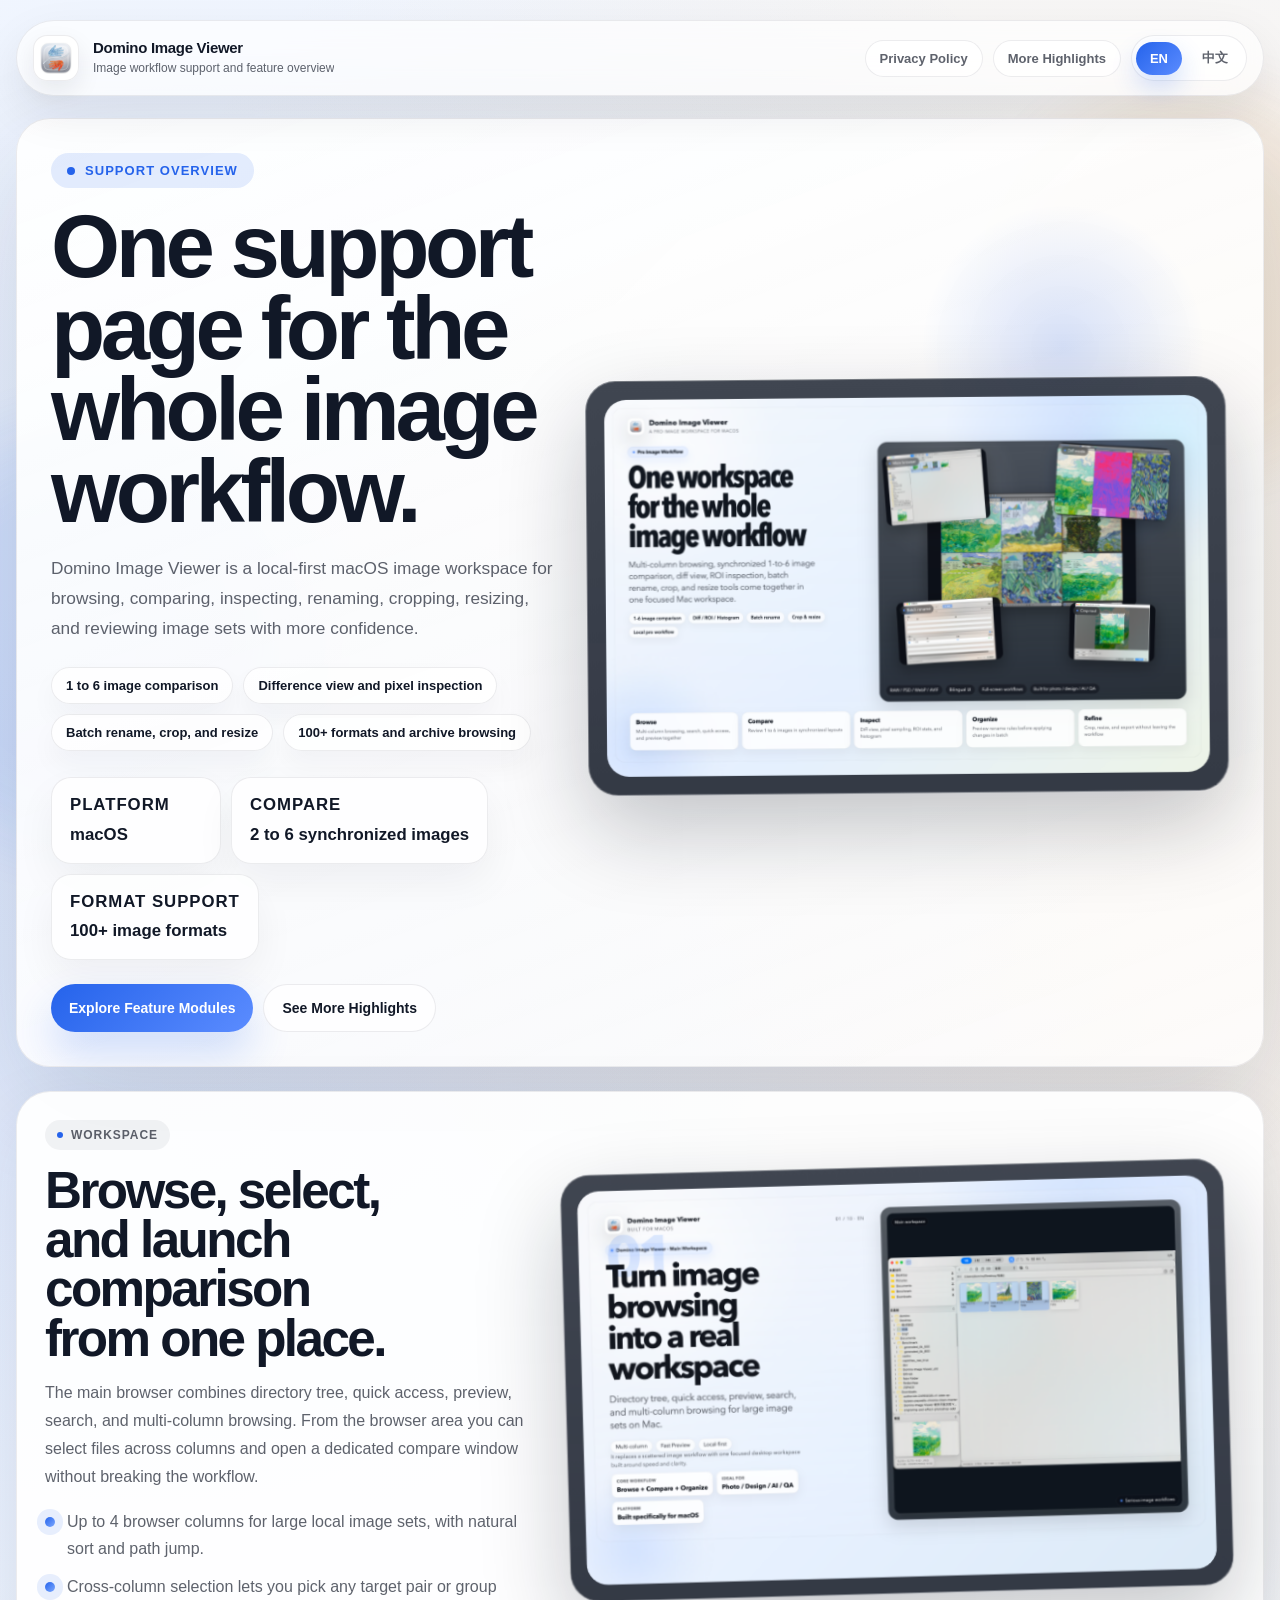
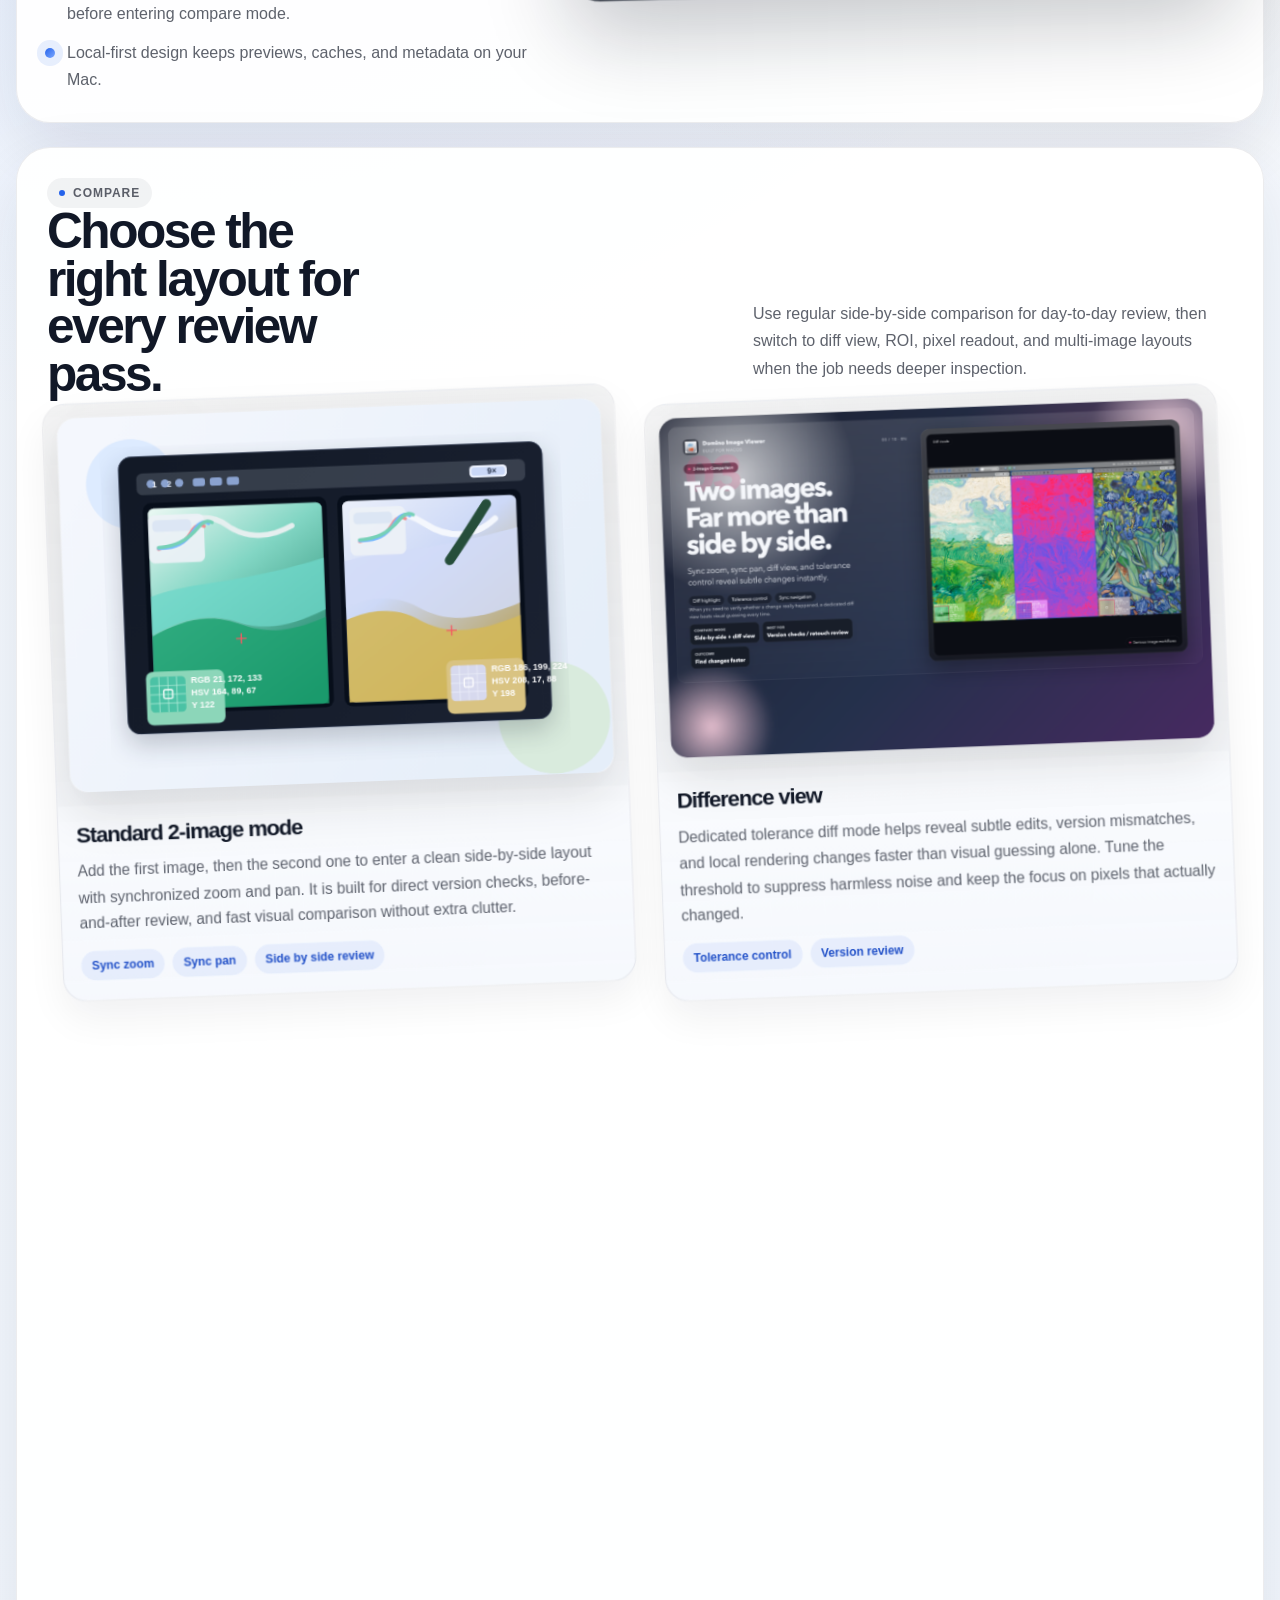
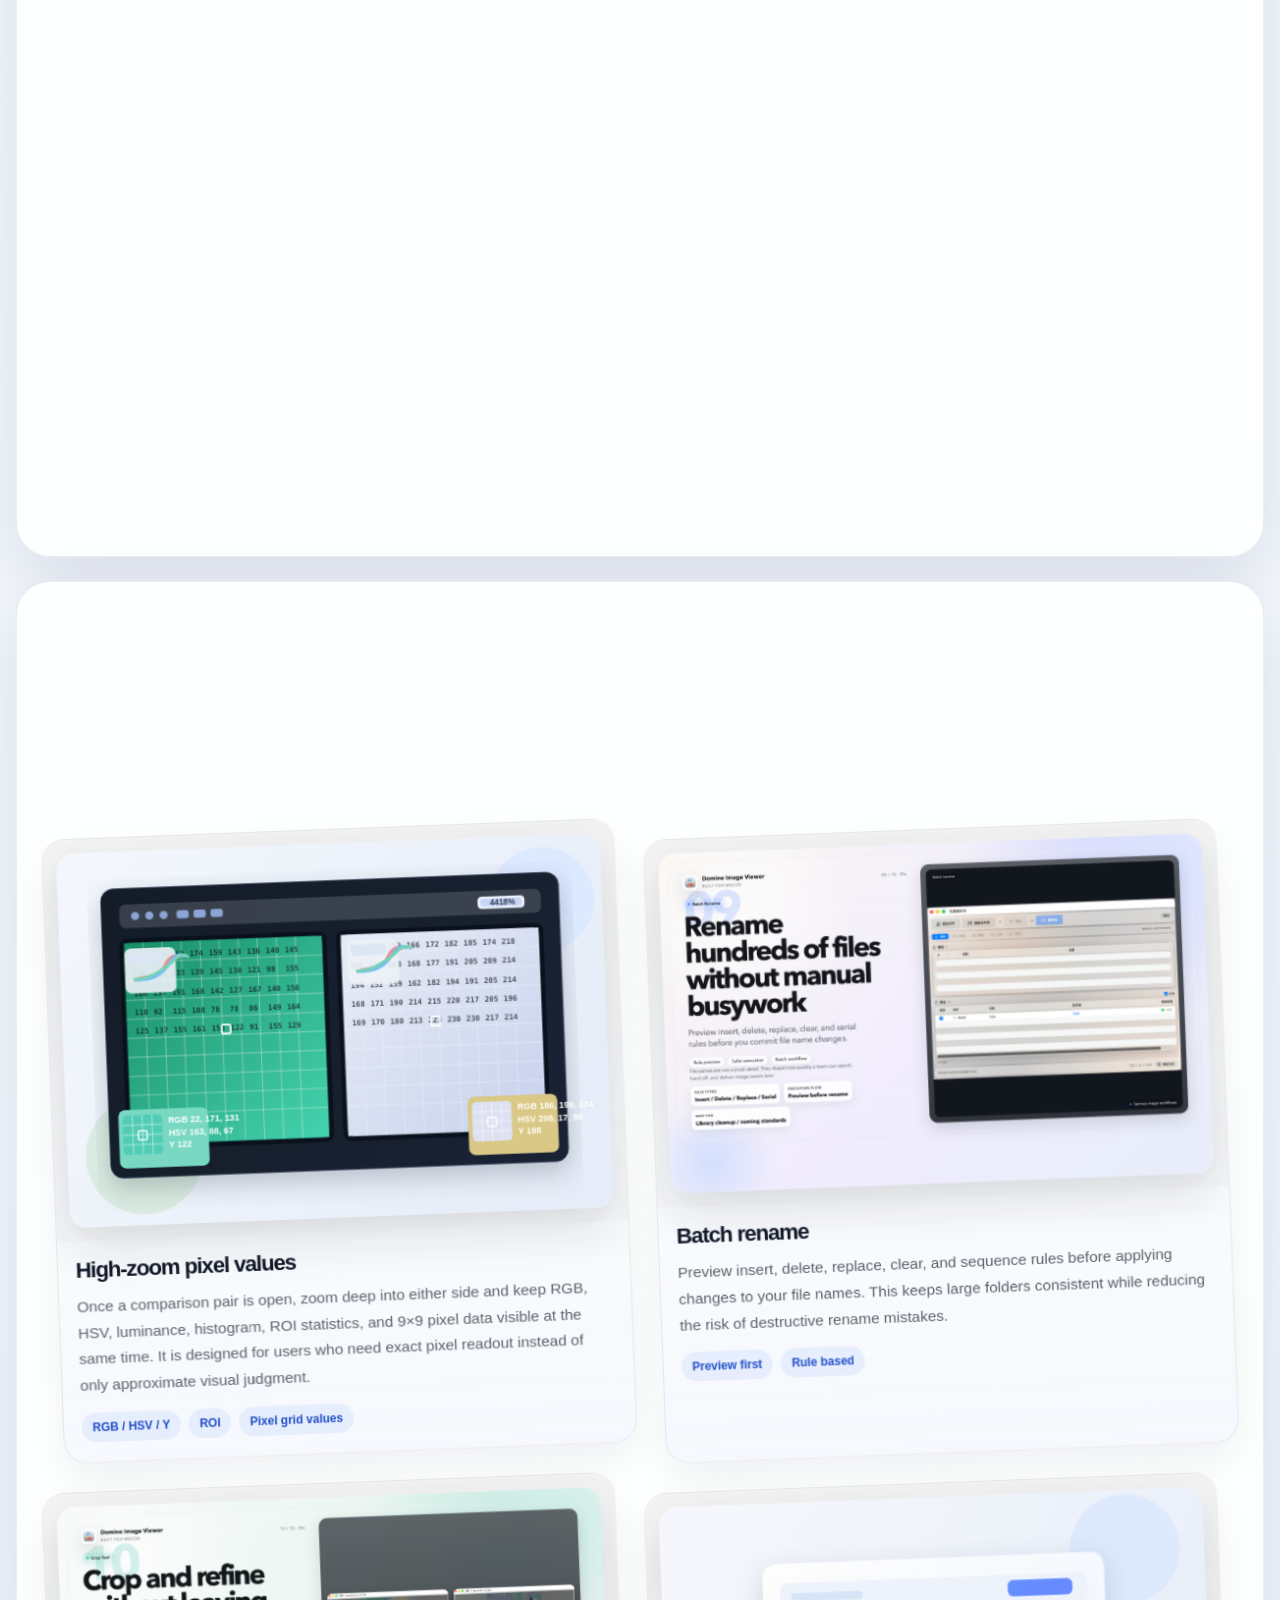
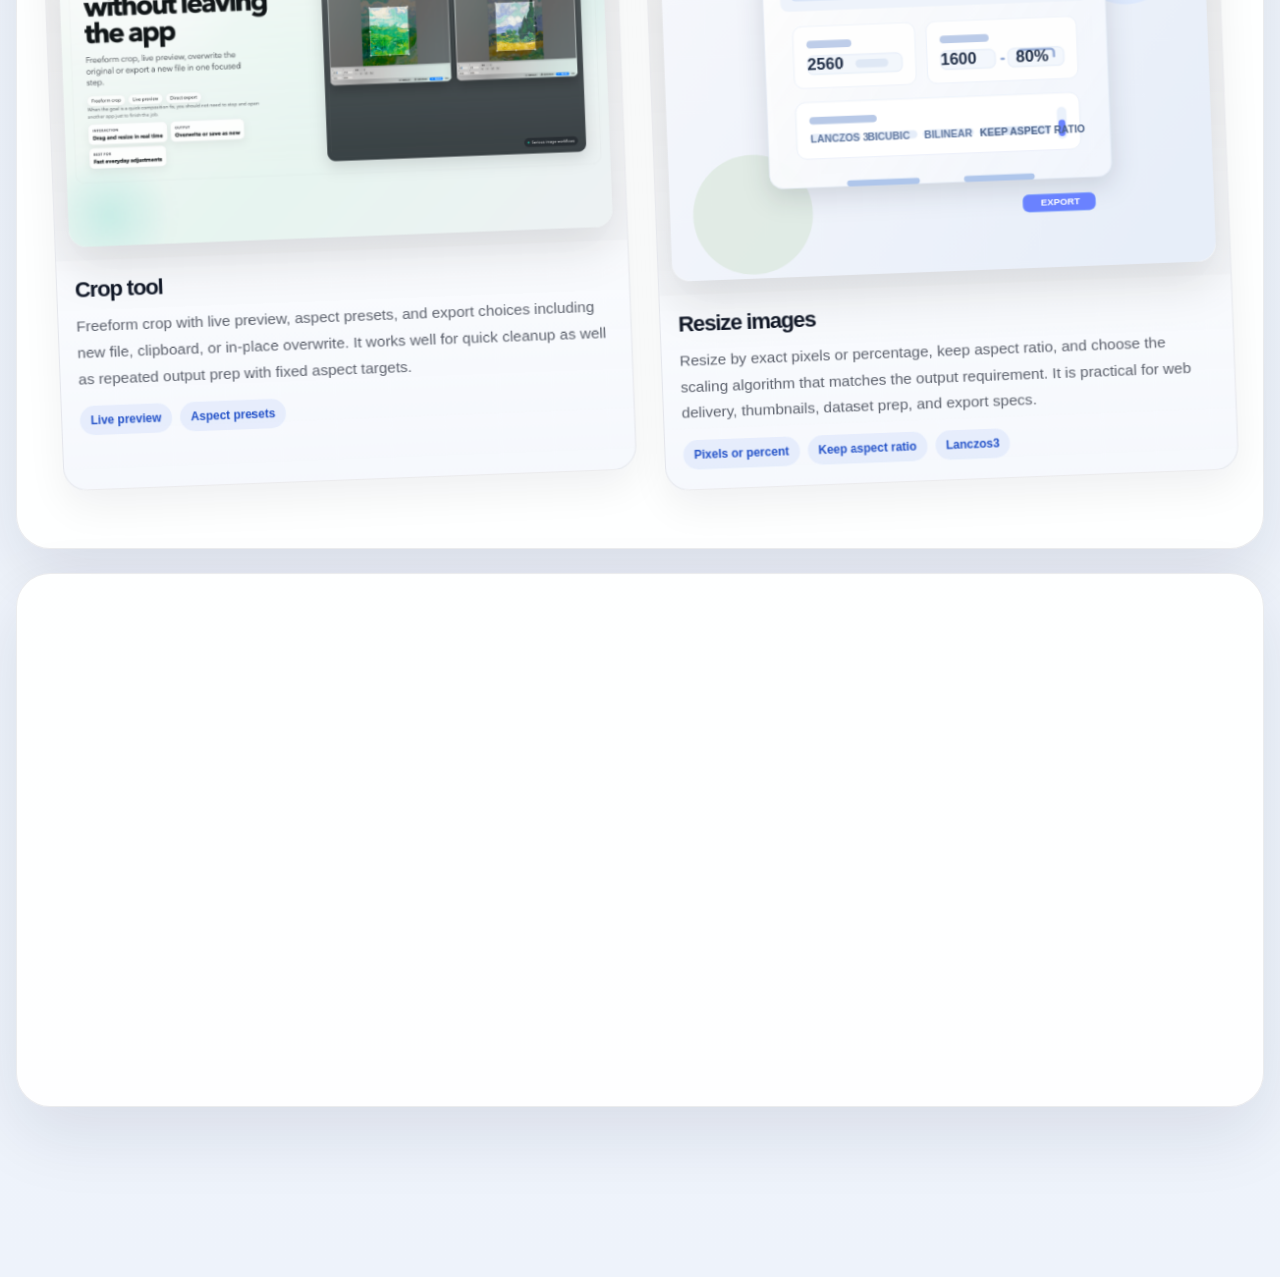
==== index.html @ 89a6be64 "initial commit" ====
<!DOCTYPE html>
<html lang="en">
<head>
  <meta charset="UTF-8">
  <meta name="viewport" content="width=device-width, initial-scale=1.0">
  <title>Domino Image Viewer Support</title>
  <link rel="icon" href="data:,">
  <meta
    id="meta-description"
    name="description"
    content="Discover Domino Image Viewer features including side-by-side comparison, high-zoom pixel values, batch rename, crop, resize, 100-plus format support, and archive browsing."
  >
  <style>
    :root {
      color-scheme: light;
      --bg: #eef3fb;
      --bg-soft: #f8fbff;
      --panel: rgba(255, 255, 255, 0.8);
      --panel-strong: rgba(255, 255, 255, 0.92);
      --panel-dark: #121823;
      --ink: #111827;
      --muted: rgba(17, 24, 39, 0.68);
      --line: rgba(17, 24, 39, 0.08);
      --line-strong: rgba(17, 24, 39, 0.16);
      --accent: #2563eb;
      --accent-soft: rgba(37, 99, 235, 0.12);
      --accent-warm: #d97706;
      --success: #065f46;
      --warning: #b45309;
      --shadow-xl: 0 42px 120px rgba(23, 34, 58, 0.14);
      --shadow-lg: 0 26px 70px rgba(23, 34, 58, 0.1);
      --radius-xl: 34px;
      --radius-lg: 26px;
      --radius-md: 18px;
      --max-width: 1320px;
    }

    * {
      box-sizing: border-box;
    }

    html {
      scroll-behavior: smooth;
    }

    body {
      margin: 0;
      min-height: 100vh;
      color: var(--ink);
      font-family: "SF Pro Display", "Avenir Next", "Segoe UI Variable", "PingFang SC", "Hiragino Sans GB", sans-serif;
      background:
        radial-gradient(circle at 12% 14%, rgba(37, 99, 235, 0.14), transparent 22%),
        radial-gradient(circle at 86% 12%, rgba(217, 119, 6, 0.12), transparent 20%),
        linear-gradient(180deg, var(--bg-soft) 0%, var(--bg) 100%);
    }

    body::before,
    body::after {
      content: "";
      position: fixed;
      z-index: 0;
      border-radius: 999px;
      filter: blur(34px);
      pointer-events: none;
      opacity: 0.9;
    }

    body::before {
      width: 420px;
      height: 420px;
      left: -120px;
      bottom: 6vh;
      background: rgba(37, 99, 235, 0.11);
    }

    body::after {
      width: 380px;
      height: 380px;
      right: -100px;
      top: 10vh;
      background: rgba(217, 119, 6, 0.1);
    }

    img {
      display: block;
      max-width: 100%;
    }

    a {
      color: inherit;
      text-decoration: none;
    }

    .lang-en,
    .lang-zh {
      display: none !important;
    }

    body[data-lang="en"] .lang-en {
      display: inline !important;
    }

    body[data-lang="zh"] .lang-zh {
      display: inline !important;
    }

    .page {
      position: relative;
      z-index: 1;
      width: min(calc(100% - 32px), var(--max-width));
      margin: 0 auto;
      padding: 20px 0 68px;
    }

    .topbar {
      position: sticky;
      top: 14px;
      z-index: 8;
      display: flex;
      align-items: center;
      justify-content: space-between;
      gap: 18px;
      margin-bottom: 22px;
      padding: 14px 16px;
      border: 1px solid var(--line);
      border-radius: 999px;
      background: rgba(255, 255, 255, 0.68);
      backdrop-filter: blur(18px);
      box-shadow: 0 18px 46px rgba(17, 24, 39, 0.08);
    }

    .brand {
      display: flex;
      align-items: center;
      gap: 14px;
      min-width: 0;
    }

    .brand-logo {
      width: 46px;
      height: 46px;
      padding: 6px;
      border-radius: 14px;
      border: 1px solid rgba(17, 24, 39, 0.08);
      background: rgba(255, 255, 255, 0.88);
      box-shadow: 0 10px 24px rgba(17, 24, 39, 0.08);
      object-fit: contain;
      flex: 0 0 auto;
    }

    .brand-copy {
      min-width: 0;
    }

    .brand-copy strong {
      display: block;
      font-size: 15px;
      line-height: 1.1;
      letter-spacing: -0.02em;
    }

    .brand-copy span {
      display: block;
      margin-top: 3px;
      color: var(--muted);
      font-size: 12px;
      line-height: 1.35;
      white-space: nowrap;
      overflow: hidden;
      text-overflow: ellipsis;
    }

    .topbar-actions {
      display: flex;
      align-items: center;
      gap: 10px;
      flex-wrap: wrap;
      justify-content: flex-end;
    }

    .mini-link {
      padding: 10px 14px;
      border-radius: 999px;
      border: 1px solid var(--line);
      background: rgba(255, 255, 255, 0.78);
      color: var(--muted);
      font-size: 13px;
      font-weight: 600;
      transition: transform 160ms ease, border-color 160ms ease;
    }

    .mini-link:hover {
      transform: translateY(-1px);
      border-color: rgba(37, 99, 235, 0.26);
    }

    .lang-switch {
      display: inline-flex;
      align-items: center;
      gap: 6px;
      padding: 4px;
      border-radius: 999px;
      border: 1px solid var(--line);
      background: rgba(255, 255, 255, 0.82);
    }

    .lang-switch button {
      border: 0;
      cursor: pointer;
      border-radius: 999px;
      padding: 9px 14px;
      font: inherit;
      font-size: 13px;
      font-weight: 700;
      color: var(--muted);
      background: transparent;
      transition: background 180ms ease, color 180ms ease, transform 180ms ease;
    }

    .lang-switch button[aria-pressed="true"] {
      color: white;
      background: linear-gradient(135deg, var(--accent), #5b8cff);
      box-shadow: 0 12px 26px rgba(37, 99, 235, 0.22);
    }

    .lang-switch button:hover {
      transform: translateY(-1px);
    }

    section + section {
      margin-top: 24px;
    }

    .hero {
      display: grid;
      grid-template-columns: minmax(0, 0.88fr) minmax(0, 1.12fr);
      gap: 28px;
      padding: 34px;
      border-radius: var(--radius-xl);
      border: 1px solid var(--line);
      background:
        linear-gradient(160deg, rgba(255, 255, 255, 0.95), rgba(255, 255, 255, 0.82)),
        linear-gradient(135deg, rgba(37, 99, 235, 0.08), rgba(217, 119, 6, 0.05));
      box-shadow: var(--shadow-xl);
      overflow: hidden;
    }

    .hero-copy {
      display: flex;
      flex-direction: column;
      justify-content: center;
      min-width: 0;
    }

    .eyebrow {
      display: inline-flex;
      align-items: center;
      gap: 10px;
      align-self: flex-start;
      padding: 10px 16px;
      border-radius: 999px;
      background: var(--accent-soft);
      color: var(--accent);
      font-size: 13px;
      font-weight: 700;
      letter-spacing: 0.08em;
      text-transform: uppercase;
    }

    .eyebrow::before {
      content: "";
      width: 8px;
      height: 8px;
      border-radius: 999px;
      background: currentColor;
    }

    h1,
    h2,
    h3 {
      margin: 0;
      letter-spacing: -0.05em;
      font-weight: 800;
    }

    h1 {
      margin-top: 18px;
      font-size: clamp(3.05rem, 7vw, 5.55rem);
      line-height: 0.92;
      max-width: 10.5ch;
    }

    .lede {
      margin: 20px 0 0;
      max-width: 58rem;
      color: var(--muted);
      font-size: 1.08rem;
      line-height: 1.75;
    }

    .chip-row,
    .stat-row,
    .support-links {
      display: flex;
      flex-wrap: wrap;
      gap: 10px;
    }

    .chip-row {
      margin-top: 24px;
    }

    .chip {
      padding: 10px 14px;
      border-radius: 999px;
      border: 1px solid var(--line);
      background: rgba(255, 255, 255, 0.76);
      font-size: 13px;
      font-weight: 700;
      color: var(--ink);
      box-shadow: 0 14px 28px rgba(17, 24, 39, 0.04);
    }

    .stat-row {
      margin-top: 26px;
    }

    .stat {
      min-width: 170px;
      padding: 16px 18px;
      border-radius: 20px;
      border: 1px solid var(--line);
      background: var(--panel);
      backdrop-filter: blur(14px);
      box-shadow: 0 18px 40px rgba(17, 24, 39, 0.05);
    }

    .stat strong {
      display: block;
      font-size: 12px;
      font-weight: 700;
      letter-spacing: 0.08em;
      text-transform: uppercase;
      color: var(--muted);
    }

    .stat span {
      display: block;
      margin-top: 7px;
      font-size: 1.05rem;
      line-height: 1.35;
      font-weight: 700;
      color: var(--ink);
    }

    .support-links {
      margin-top: 24px;
    }

    [data-parallax-speed] {
      --parallax-y: 0px;
      --parallax-scale: 1;
      --parallax-rotate: 0deg;
      transform-origin: center center;
      backface-visibility: hidden;
      will-change: transform;
    }

    .motion-ready [data-animate] {
      --reveal-x: 0px;
      --reveal-y: 42px;
      --reveal-scale: 0.98;
      opacity: 0;
      filter: blur(12px);
      transform:
        translate3d(
          calc(var(--reveal-x) + 0px),
          calc(var(--reveal-y) + var(--parallax-y)),
          0
        )
        scale(calc(var(--reveal-scale) * var(--parallax-scale)))
        rotate(var(--parallax-rotate));
      transition:
        opacity 820ms cubic-bezier(0.16, 1, 0.3, 1),
        transform 980ms cubic-bezier(0.16, 1, 0.3, 1),
        filter 820ms cubic-bezier(0.16, 1, 0.3, 1);
      transition-delay: var(--delay, 0ms);
    }

    .motion-ready [data-animate="left"] {
      --reveal-x: -44px;
      --reveal-y: 22px;
    }

    .motion-ready [data-animate="right"] {
      --reveal-x: 44px;
      --reveal-y: 22px;
    }

    .motion-ready [data-animate="pop"] {
      --reveal-y: 56px;
      --reveal-scale: 0.94;
    }

    .motion-ready [data-animate].is-visible {
      opacity: 1;
      filter: blur(0);
      --reveal-x: 0px;
      --reveal-y: 0px;
      --reveal-scale: 1;
    }

    .primary-link,
    .secondary-link {
      display: inline-flex;
      align-items: center;
      justify-content: center;
      gap: 10px;
      min-height: 48px;
      padding: 12px 18px;
      border-radius: 999px;
      font-size: 14px;
      font-weight: 700;
      transition: transform 180ms ease, box-shadow 180ms ease;
    }

    .primary-link {
      color: white;
      background: linear-gradient(135deg, #2563eb, #5b8cff);
      box-shadow: 0 22px 42px rgba(37, 99, 235, 0.2);
    }

    .secondary-link {
      border: 1px solid var(--line);
      background: rgba(255, 255, 255, 0.78);
      color: var(--ink);
    }

    .primary-link:hover,
    .secondary-link:hover {
      transform: translateY(-1px);
    }

    .hero-visual {
      position: relative;
      min-height: 540px;
      display: flex;
      align-items: center;
      justify-content: center;
      perspective: 1400px;
    }

    .hero-visual::before {
      content: "";
      position: absolute;
      inset: 6% 4% auto auto;
      width: 280px;
      height: 280px;
      border-radius: 999px;
      background: radial-gradient(circle, rgba(37, 99, 235, 0.18), transparent 72%);
      pointer-events: none;
    }

    .hero-frame,
    .shot-frame {
      border-radius: 30px;
      border: 1px solid rgba(255, 255, 255, 0.32);
      background:
        linear-gradient(180deg, rgba(255, 255, 255, 0.08), rgba(255, 255, 255, 0.02)),
        rgba(14, 22, 35, 0.86);
      box-shadow: 0 34px 88px rgba(14, 22, 35, 0.24);
      overflow: hidden;
    }

    .hero-frame {
      width: 100%;
      max-width: 760px;
      padding: 18px;
    }

    .hero-frame img,
    .shot-frame img {
      width: 100%;
      height: auto;
      border-radius: 22px;
    }

    .story,
    .story-reversed {
      display: grid;
      grid-template-columns: minmax(0, 0.84fr) minmax(0, 1.16fr);
      gap: 24px;
      align-items: center;
      padding: 28px;
      border-radius: var(--radius-xl);
      border: 1px solid var(--line);
      background: var(--panel-strong);
      box-shadow: var(--shadow-lg);
    }

    .story-reversed {
      grid-template-columns: minmax(0, 1.12fr) minmax(0, 0.88fr);
    }

    .section-kicker {
      display: inline-flex;
      align-items: center;
      gap: 8px;
      padding: 8px 12px;
      border-radius: 999px;
      background: rgba(15, 23, 42, 0.05);
      color: var(--muted);
      font-size: 12px;
      font-weight: 700;
      letter-spacing: 0.08em;
      text-transform: uppercase;
    }

    .section-kicker::before {
      content: "";
      width: 6px;
      height: 6px;
      border-radius: 999px;
      background: var(--accent);
    }

    .story-copy h2 {
      margin-top: 16px;
      font-size: clamp(2rem, 4vw, 3.3rem);
      line-height: 0.96;
      max-width: 12ch;
    }

    .story-copy p {
      margin: 16px 0 0;
      max-width: 54rem;
      color: var(--muted);
      font-size: 1rem;
      line-height: 1.75;
    }

    .bullet-list {
      margin: 18px 0 0;
      padding: 0;
      list-style: none;
      display: grid;
      gap: 12px;
    }

    .bullet-list li {
      display: flex;
      gap: 12px;
      color: var(--muted);
      line-height: 1.68;
    }

    .bullet-list li::before {
      content: "";
      width: 10px;
      height: 10px;
      margin-top: 8px;
      border-radius: 999px;
      background: linear-gradient(135deg, var(--accent), #7ca8ff);
      flex: 0 0 auto;
      box-shadow: 0 0 0 8px rgba(37, 99, 235, 0.1);
    }

    .shot-frame {
      padding: 16px;
    }

    .compare-block,
    .tools-block,
    .support-block {
      padding: 30px;
      border-radius: var(--radius-xl);
      border: 1px solid var(--line);
      background: var(--panel-strong);
      box-shadow: var(--shadow-lg);
    }

    .block-head {
      display: flex;
      align-items: flex-end;
      justify-content: space-between;
      gap: 18px;
      margin-bottom: 22px;
    }

    .block-head h2 {
      font-size: clamp(2rem, 4vw, 3.1rem);
      line-height: 0.96;
      max-width: 12ch;
    }

    .block-note {
      max-width: 30rem;
      color: var(--muted);
      line-height: 1.72;
    }

    .card-grid {
      display: grid;
      gap: 18px;
    }

    .compare-grid {
      grid-template-columns: repeat(2, minmax(0, 1fr));
    }

    .tools-grid {
      grid-template-columns: repeat(2, minmax(0, 1fr));
    }

    .support-grid {
      grid-template-columns: repeat(3, minmax(0, 1fr));
    }

    .card {
      display: flex;
      flex-direction: column;
      overflow: hidden;
      min-width: 0;
      border-radius: 24px;
      border: 1px solid var(--line);
      background: linear-gradient(180deg, rgba(255, 255, 255, 0.96), rgba(245, 248, 253, 0.9));
      box-shadow: 0 18px 40px rgba(17, 24, 39, 0.06);
      transition: transform 260ms cubic-bezier(0.16, 1, 0.3, 1), box-shadow 260ms cubic-bezier(0.16, 1, 0.3, 1);
    }

    .card:hover,
    .support-card:hover {
      transform: translateY(-6px);
      box-shadow: 0 28px 60px rgba(17, 24, 39, 0.1);
    }

    .card-visual {
      position: relative;
      padding: 14px;
      background:
        radial-gradient(circle at 16% 14%, rgba(255, 255, 255, 0.18), transparent 20%),
        linear-gradient(180deg, rgba(20, 28, 41, 0.05), rgba(20, 28, 41, 0.02));
    }

    .card-visual img {
      width: 100%;
      border-radius: 18px;
      box-shadow: 0 20px 50px rgba(0, 0, 0, 0.12);
    }

    .card-copy {
      padding: 18px 18px 20px;
    }

    .card-copy h3 {
      font-size: 1.4rem;
      line-height: 1.08;
    }

    .card-copy p {
      margin: 12px 0 0;
      color: var(--muted);
      line-height: 1.72;
      font-size: 0.97rem;
    }

    .card-tags {
      display: flex;
      flex-wrap: wrap;
      gap: 8px;
      margin-top: 14px;
    }

    .card-tag {
      padding: 8px 11px;
      border-radius: 999px;
      background: rgba(37, 99, 235, 0.08);
      color: #1e4ec7;
      font-size: 12px;
      font-weight: 700;
    }

    .support-card {
      padding: 24px;
      border-radius: 24px;
      border: 1px solid var(--line);
      background: linear-gradient(180deg, rgba(255, 255, 255, 0.98), rgba(247, 249, 253, 0.96));
      box-shadow: 0 18px 40px rgba(17, 24, 39, 0.05);
      transition: transform 260ms cubic-bezier(0.16, 1, 0.3, 1), box-shadow 260ms cubic-bezier(0.16, 1, 0.3, 1);
    }

    .support-card h3 {
      font-size: 1.34rem;
      line-height: 1.08;
    }

    .support-card p,
    .support-card li {
      margin: 12px 0 0;
      color: var(--muted);
      line-height: 1.72;
    }

    .support-card ul {
      margin: 14px 0 0;
      padding-left: 18px;
    }

    .support-card.warning {
      border-color: rgba(180, 83, 9, 0.2);
      background: linear-gradient(180deg, rgba(255, 250, 245, 0.98), rgba(255, 246, 236, 0.94));
    }

    .support-callout {
      margin-top: 16px;
      padding: 14px 16px;
      border-radius: 18px;
      background: rgba(180, 83, 9, 0.08);
      color: var(--warning);
      font-size: 0.94rem;
      line-height: 1.64;
      font-weight: 600;
    }

    .footer {
      margin-top: 24px;
      padding: 24px 28px;
      border-radius: 24px;
      border: 1px solid var(--line);
      background: rgba(255, 255, 255, 0.74);
      color: var(--muted);
      line-height: 1.72;
      box-shadow: 0 18px 40px rgba(17, 24, 39, 0.05);
    }

    .footer strong {
      color: var(--ink);
    }

    @media (max-width: 1120px) {
      .hero,
      .story,
      .story-reversed,
      .support-grid {
        grid-template-columns: minmax(0, 1fr);
      }

      .story-reversed > :first-child {
        order: 2;
      }

      .story-reversed > :last-child {
        order: 1;
      }
    }

    @media (max-width: 920px) {
      .compare-grid,
      .tools-grid,
      .support-grid {
        grid-template-columns: minmax(0, 1fr);
      }

      .block-head {
        display: block;
      }

      .block-note {
        margin-top: 12px;
      }
    }

    @media (max-width: 720px) {
      .page {
        width: min(calc(100% - 18px), var(--max-width));
        padding-top: 12px;
        padding-bottom: 34px;
      }

      .topbar {
        position: static;
        border-radius: 24px;
      }

      .hero,
      .story,
      .story-reversed,
      .compare-block,
      .tools-block,
      .support-block {
        padding: 22px;
      }

      .hero-visual {
        min-height: auto;
      }

      h1 {
        max-width: none;
      }
    }

    @media (prefers-reduced-motion: reduce) {
      html {
        scroll-behavior: auto;
      }

      .motion-ready [data-animate] {
        opacity: 1;
        filter: none;
        transform: none;
        transition: none;
      }

      .card,
      .support-card,
      .primary-link,
      .secondary-link,
      .mini-link,
      .lang-switch button {
        transition: none;
      }
    }
  </style>
</head>
<body data-lang="en">
  <main class="page">
    <header class="topbar" data-animate="pop" style="--delay: 10ms;">
      <div class="brand">
        <img class="brand-logo" src="assets/common/logo.png" alt="Domino Image Viewer logo">
        <div class="brand-copy">
          <strong>Domino Image Viewer</strong>
          <span>
            <span class="lang-en">Image workflow support and feature overview</span>
            <span class="lang-zh">图像工作流支持与功能概览</span>
          </span>
        </div>
      </div>
      <div class="topbar-actions">
        <a class="mini-link" href="../index.html">
          <span class="lang-en">Privacy Policy</span>
          <span class="lang-zh">隐私政策</span>
        </a>
        <a class="mini-link" href="#highlights">
          <span class="lang-en">More Highlights</span>
          <span class="lang-zh">更多亮点</span>
        </a>
        <div class="lang-switch" aria-label="Language switch">
          <button type="button" data-lang-option="en" aria-pressed="true">EN</button>
          <button type="button" data-lang-option="zh" aria-pressed="false">中文</button>
        </div>
      </div>
    </header>

    <section class="hero">
      <div class="hero-copy">
        <div class="eyebrow" data-animate="left" style="--delay: 60ms;">
          <span class="lang-en">Support Overview</span>
          <span class="lang-zh">支持概览</span>
        </div>
        <h1 data-animate="left" style="--delay: 120ms;">
          <span class="lang-en">One support page for the whole image workflow.</span>
          <span class="lang-zh">一张支持页，覆盖整条图像工作流。</span>
        </h1>
        <p class="lede" data-animate="left" style="--delay: 180ms;">
          <span class="lang-en">
            Domino Image Viewer is a local-first macOS image workspace for browsing, comparing, inspecting,
            renaming, cropping, resizing, and reviewing image sets with more confidence.
          </span>
          <span class="lang-zh">
            Domino Image Viewer 是一款面向 macOS 的本地图像工作台，覆盖浏览、对比、分析、批量重命名、
            裁剪与尺寸调整等核心流程，帮助你更高效地查看和复核图片。
          </span>
        </p>
        <div class="chip-row" data-animate="left" style="--delay: 240ms;">
          <span class="chip">
            <span class="lang-en">1 to 6 image comparison</span>
            <span class="lang-zh">1 到 6 图同步对比</span>
          </span>
          <span class="chip">
            <span class="lang-en">Difference view and pixel inspection</span>
            <span class="lang-zh">差异图与像素分析</span>
          </span>
          <span class="chip">
            <span class="lang-en">Batch rename, crop, and resize</span>
            <span class="lang-zh">批量重命名、裁剪与尺寸调整</span>
          </span>
          <span class="chip">
            <span class="lang-en">100+ formats and archive browsing</span>
            <span class="lang-zh">100+ 格式与压缩包直看</span>
          </span>
        </div>
        <div class="stat-row" data-animate="pop" style="--delay: 300ms;">
          <div class="stat">
            <strong>
              <span class="lang-en">Platform</span>
              <span class="lang-zh">平台</span>
            </strong>
            <span>macOS</span>
          </div>
          <div class="stat">
            <strong>
              <span class="lang-en">Compare</span>
              <span class="lang-zh">对比能力</span>
            </strong>
            <span>
              <span class="lang-en">2 to 6 synchronized images</span>
              <span class="lang-zh">2 到 6 图同步对比</span>
            </span>
          </div>
          <div class="stat">
            <strong>
              <span class="lang-en">Format support</span>
              <span class="lang-zh">格式支持</span>
            </strong>
            <span>
              <span class="lang-en">100+ image formats</span>
              <span class="lang-zh">100+ 图片格式</span>
            </span>
          </div>
        </div>
        <div class="support-links" data-animate="left" style="--delay: 360ms;">
          <a class="primary-link" href="#compare">
            <span class="lang-en">Explore Feature Modules</span>
            <span class="lang-zh">查看功能模块</span>
          </a>
          <a class="secondary-link" href="#highlights">
            <span class="lang-en">See More Highlights</span>
            <span class="lang-zh">查看更多亮点</span>
          </a>
        </div>
      </div>
      <div class="hero-visual">
        <div
          class="hero-frame"
          data-animate="right"
          data-parallax-speed="34"
          data-parallax-scale="0.028"
          data-parallax-rotate="2.6"
          style="--delay: 220ms;"
        >
          <img
            id="hero-image"
            src="assets/en/hero-home.png"
            data-en-src="assets/en/hero-home.png"
            data-zh-src="assets/zh/hero-home.png"
            alt="Domino Image Viewer support overview"
          >
        </div>
      </div>
    </section>

    <section class="story" id="overview">
      <div class="story-copy" data-animate="left" style="--delay: 40ms;">
        <div class="section-kicker">
          <span class="lang-en">Workspace</span>
          <span class="lang-zh">主工作台</span>
        </div>
        <h2>
          <span class="lang-en">Browse, select, and launch comparison from one place.</span>
          <span class="lang-zh">在同一个工作台里浏览、筛选并拉起对比。</span>
        </h2>
        <p>
          <span class="lang-en">
            The main browser combines directory tree, quick access, preview, search, and multi-column browsing. From
            the browser area you can select files across columns and open a dedicated compare window without breaking the workflow.
          </span>
          <span class="lang-zh">
            主界面把目录树、快速访问、预览、搜索和多栏浏览整合在一起。你可以直接在浏览区跨栏选图，
            然后拉起独立对比窗口，不必在多个工具之间来回切换。
          </span>
        </p>
        <ul class="bullet-list">
          <li>
            <span class="lang-en">Up to 4 browser columns for large local image sets, with natural sort and path jump.</span>
            <span class="lang-zh">最多 4 栏浏览大型本地图像集，支持自然排序与路径直达。</span>
          </li>
          <li>
            <span class="lang-en">Cross-column selection lets you pick any target pair or group before entering compare mode.</span>
            <span class="lang-zh">跨栏多选让你可以自由挑出任意两张或多张目标图，再进入对比模式。</span>
          </li>
          <li>
            <span class="lang-en">Local-first design keeps previews, caches, and metadata on your Mac.</span>
            <span class="lang-zh">本地优先设计把预览、缓存与元数据处理都保留在你的 Mac 上。</span>
          </li>
        </ul>
      </div>
      <div
        class="shot-frame"
        data-animate="right"
        data-parallax-speed="24"
        data-parallax-scale="0.018"
        data-parallax-rotate="1.4"
        style="--delay: 140ms;"
      >
        <img
          src="assets/en/workspace.png"
          data-en-src="assets/en/workspace.png"
          data-zh-src="assets/zh/workspace.png"
          alt="Domino Image Viewer main workspace"
        >
      </div>
    </section>

    <section class="compare-block" id="compare">
      <div class="block-head" data-animate="pop" style="--delay: 30ms;">
        <div>
          <div class="section-kicker">
            <span class="lang-en">Compare</span>
            <span class="lang-zh">多图对比</span>
          </div>
          <h2>
            <span class="lang-en">Choose the right layout for every review pass.</span>
            <span class="lang-zh">按场景切换最合适的对比布局。</span>
          </h2>
        </div>
        <p class="block-note">
          <span class="lang-en">
            Use regular side-by-side comparison for day-to-day review, then switch to diff view, ROI, pixel readout,
            and multi-image layouts when the job needs deeper inspection.
          </span>
          <span class="lang-zh">
            日常复核可以直接使用普通两图并排模式；需要更深入检查时，再切换差异图、ROI、像素读数和多图布局。
          </span>
        </p>
      </div>
      <div class="card-grid compare-grid">
        <article
          class="card"
          data-animate="left"
          data-parallax-speed="18"
          data-parallax-scale="0.012"
          data-parallax-rotate="1.2"
          style="--delay: 70ms;"
        >
          <div class="card-visual">
            <img
              src="assets/common/compare-standard-illustration.svg"
              alt="Standard two-image comparison"
              loading="lazy"
            >
          </div>
          <div class="card-copy">
            <h3>
              <span class="lang-en">Standard 2-image mode</span>
              <span class="lang-zh">普通两图模式</span>
            </h3>
            <p>
              <span class="lang-en">
                Add the first image, then the second one to enter a clean side-by-side layout with synchronized zoom
                and pan. It is built for direct version checks, before-and-after review, and fast visual comparison
                without extra clutter.
              </span>
              <span class="lang-zh">
                添加第一张图后，再放入第二张图，就能进入清晰的并排模式，支持同步缩放与同步平移，
                适合修图前后对照、版本复核和日常快速比较。
              </span>
            </p>
            <div class="card-tags">
              <span class="card-tag">
                <span class="lang-en">Sync zoom</span>
                <span class="lang-zh">同步缩放</span>
              </span>
              <span class="card-tag">
                <span class="lang-en">Sync pan</span>
                <span class="lang-zh">同步平移</span>
              </span>
              <span class="card-tag">
                <span class="lang-en">Side by side review</span>
                <span class="lang-zh">并排复核</span>
              </span>
            </div>
          </div>
        </article>

        <article
          class="card"
          data-animate="right"
          data-parallax-speed="16"
          data-parallax-scale="0.012"
          data-parallax-rotate="1.1"
          style="--delay: 130ms;"
        >
          <div class="card-visual">
            <img
              src="assets/en/diff.png"
              data-en-src="assets/en/diff.png"
              data-zh-src="assets/zh/diff.png"
              alt="Difference view"
              loading="lazy"
            >
          </div>
          <div class="card-copy">
            <h3>
              <span class="lang-en">Difference view</span>
              <span class="lang-zh">两图差异</span>
            </h3>
            <p>
              <span class="lang-en">
                Dedicated tolerance diff mode helps reveal subtle edits, version mismatches, and local rendering
                changes faster than visual guessing alone. Tune the threshold to suppress harmless noise and keep the
                focus on pixels that actually changed.
              </span>
              <span class="lang-zh">
                专门的容差差异模式可以更快锁定细微改动、版本偏差和局部渲染变化，不用只靠肉眼来回猜测。
                你还可以调节容差，减少无关噪声，把注意力放在真正发生变化的像素区域。
              </span>
            </p>
            <div class="card-tags">
              <span class="card-tag">
                <span class="lang-en">Tolerance control</span>
                <span class="lang-zh">容差调节</span>
              </span>
              <span class="card-tag">
                <span class="lang-en">Version review</span>
                <span class="lang-zh">版本校对</span>
              </span>
            </div>
          </div>
        </article>

        <article
          class="card"
          data-animate="left"
          data-parallax-speed="14"
          data-parallax-scale="0.01"
          data-parallax-rotate="0.9"
          style="--delay: 190ms;"
        >
          <div class="card-visual">
            <img
              src="assets/en/three-up.png"
              data-en-src="assets/en/three-up.png"
              data-zh-src="assets/zh/three-up.png"
              alt="Three image comparison"
              loading="lazy"
            >
          </div>
          <div class="card-copy">
            <h3>
              <span class="lang-en">Three-up review</span>
              <span class="lang-zh">三图对比</span>
            </h3>
            <p>
              <span class="lang-en">
                Keep three aligned versions on one screen when two candidates are not enough to make the call. It
                works well for source, edit, and export review, or for checking several render passes at the same stage.
              </span>
              <span class="lang-zh">
                当两张图还不足以判断时，三图同屏可以把更多版本直接放到同一视野里。它很适合原图、编辑稿、
                导出稿联看，也适合在同一阶段检查多个渲染结果。
              </span>
            </p>
          </div>
        </article>

        <article
          class="card"
          data-animate="right"
          data-parallax-speed="14"
          data-parallax-scale="0.01"
          data-parallax-rotate="0.9"
          style="--delay: 250ms;"
        >
          <div class="card-visual">
            <img
              src="assets/en/four-up.png"
              data-en-src="assets/en/four-up.png"
              data-zh-src="assets/zh/four-up.png"
              alt="Four image comparison"
              loading="lazy"
            >
          </div>
          <div class="card-copy">
            <h3>
              <span class="lang-en">Four-up 2×2 layout</span>
              <span class="lang-zh">四图 2×2 对比</span>
            </h3>
            <p>
              <span class="lang-en">
                A balanced layout for approvals, side-by-side variants, and team review sessions. Each panel stays
                readable on a notebook screen, so it is practical for A/B/C/D checks without opening extra windows.
              </span>
              <span class="lang-zh">
                平衡的 2×2 排布适合多版本审稿、A/B/C/D 方案筛选和团队评审。每个画面在笔记本屏幕上仍然保持可读，
                方便不额外开窗就完成多版本比较。
              </span>
            </p>
          </div>
        </article>

        <article
          class="card"
          data-animate="left"
          data-parallax-speed="12"
          data-parallax-scale="0.009"
          data-parallax-rotate="0.8"
          style="--delay: 310ms;"
        >
          <div class="card-visual">
            <img
              src="assets/en/five-up.png"
              data-en-src="assets/en/five-up.png"
              data-zh-src="assets/zh/five-up.png"
              alt="Five image comparison"
              loading="lazy"
            >
          </div>
          <div class="card-copy">
            <h3>
              <span class="lang-en">Five-up screening</span>
              <span class="lang-zh">五图筛选</span>
            </h3>
            <p>
              <span class="lang-en">
                Show more candidates in one pass for culling, style checks, and generated image screening. It is useful
                when you want to narrow a burst or AI-generated set quickly before moving finalists into deeper inspection.
              </span>
              <span class="lang-zh">
                单次放下更多候选图，适合选片、风格筛查和生成结果初筛。你可以先快速缩小候选范围，再把最终入围图
                带进更深入的像素检查或差异对比。
              </span>
            </p>
          </div>
        </article>

        <article
          class="card"
          data-animate="right"
          data-parallax-speed="12"
          data-parallax-scale="0.009"
          data-parallax-rotate="0.8"
          style="--delay: 370ms;"
        >
          <div class="card-visual">
            <img
              src="assets/en/six-up.png"
              data-en-src="assets/en/six-up.png"
              data-zh-src="assets/zh/six-up.png"
              alt="Six image comparison"
              loading="lazy"
            >
          </div>
          <div class="card-copy">
            <h3>
              <span class="lang-en">Six-image compare wall</span>
              <span class="lang-zh">六图同屏对比</span>
            </h3>
            <p>
              <span class="lang-en">
                Maximize screen space for high-throughput comparison of large, high-resolution image sets. This layout
                is ideal for final consistency sweeps across big batches where speed matters as much as detail.
              </span>
              <span class="lang-zh">
                把全屏空间利用到最大，适合高频横向比较大量高分辨率图片。对于需要快速扫完整批素材、
                同时又要保持细节判断的场景，这个布局尤其高效。
              </span>
            </p>
          </div>
        </article>
      </div>
    </section>

    <section class="tools-block" id="tools">
      <div class="block-head" data-animate="pop" style="--delay: 30ms;">
        <div>
          <div class="section-kicker">
            <span class="lang-en">Inspect and Refine</span>
            <span class="lang-zh">分析与处理</span>
          </div>
          <h2>
            <span class="lang-en">Move from viewing to actionable image work.</span>
            <span class="lang-zh">从看图直接进入可执行的图像处理。</span>
          </h2>
        </div>
        <p class="block-note">
          <span class="lang-en">
            The app does more than display files. High-zoom pixel values, batch cleanup, crop, and resize tools stay
            close to the comparison workflow.
          </span>
          <span class="lang-zh">
            软件不只是展示文件。高倍率像素值显示、批量整理、裁剪和尺寸调整都紧贴在对比工作流旁边，
            减少工具切换成本。
          </span>
        </p>
      </div>
      <div class="card-grid tools-grid">
        <article
          class="card"
          data-animate="left"
          data-parallax-speed="18"
          data-parallax-scale="0.012"
          data-parallax-rotate="1.1"
          style="--delay: 70ms;"
        >
          <div class="card-visual">
            <img
              src="assets/common/pixel-zoom-illustration.svg"
              alt="High zoom pixel values"
              loading="lazy"
            >
          </div>
          <div class="card-copy">
            <h3>
              <span class="lang-en">High-zoom pixel values</span>
              <span class="lang-zh">高倍率显示像素值</span>
            </h3>
            <p>
              <span class="lang-en">
                Once a comparison pair is open, zoom deep into either side and keep RGB, HSV, luminance, histogram,
                ROI statistics, and 9×9 pixel data visible at the same time. It is designed for users who need exact
                pixel readout instead of only approximate visual judgment.
              </span>
              <span class="lang-zh">
                打开对比图组后，继续放大任意一侧时，RGB、HSV、亮度、直方图、ROI 统计和 9×9 像素数据会同时保留在界面上，
                方便一路从整图看到具体像素值，而不是只做大致目测。
              </span>
            </p>
            <div class="card-tags">
              <span class="card-tag">RGB / HSV / Y</span>
              <span class="card-tag">ROI</span>
              <span class="card-tag">
                <span class="lang-en">Pixel grid values</span>
                <span class="lang-zh">像素网格值</span>
              </span>
            </div>
          </div>
        </article>

        <article
          class="card"
          data-animate="right"
          data-parallax-speed="15"
          data-parallax-scale="0.011"
          data-parallax-rotate="1"
          style="--delay: 130ms;"
        >
          <div class="card-visual">
            <img
              src="assets/en/batch.png"
              data-en-src="assets/en/batch.png"
              data-zh-src="assets/zh/batch.png"
              alt="Batch rename"
              loading="lazy"
            >
          </div>
          <div class="card-copy">
            <h3>
              <span class="lang-en">Batch rename</span>
              <span class="lang-zh">批量重命名</span>
            </h3>
            <p>
              <span class="lang-en">
                Preview insert, delete, replace, clear, and sequence rules before applying changes to your file names.
                This keeps large folders consistent while reducing the risk of destructive rename mistakes.
              </span>
              <span class="lang-zh">
                插入、删除、替换、清除和序列化规则都可以先预览，再统一执行文件名修改。
                对需要批量整理的大型文件夹来说，这种方式更稳妥，也更不容易误改名称。
              </span>
            </p>
            <div class="card-tags">
              <span class="card-tag">
                <span class="lang-en">Preview first</span>
                <span class="lang-zh">先预览</span>
              </span>
              <span class="card-tag">
                <span class="lang-en">Rule based</span>
                <span class="lang-zh">规则驱动</span>
              </span>
            </div>
          </div>
        </article>

        <article
          class="card"
          data-animate="left"
          data-parallax-speed="13"
          data-parallax-scale="0.01"
          data-parallax-rotate="0.9"
          style="--delay: 190ms;"
        >
          <div class="card-visual">
            <img
              src="assets/en/crop.png"
              data-en-src="assets/en/crop.png"
              data-zh-src="assets/zh/crop.png"
              alt="Crop tool"
              loading="lazy"
            >
          </div>
          <div class="card-copy">
            <h3>
              <span class="lang-en">Crop tool</span>
              <span class="lang-zh">图片裁剪</span>
            </h3>
            <p>
              <span class="lang-en">
                Freeform crop with live preview, aspect presets, and export choices including new file, clipboard, or
                in-place overwrite. It works well for quick cleanup as well as repeated output prep with fixed aspect targets.
              </span>
              <span class="lang-zh">
                支持自由裁剪、实时预览、宽高比预设，以及导出到新文件、剪贴板或覆盖原图等处理方式。
                无论是临时修边，还是反复输出固定比例素材，都能更顺手地完成。
              </span>
            </p>
            <div class="card-tags">
              <span class="card-tag">
                <span class="lang-en">Live preview</span>
                <span class="lang-zh">实时预览</span>
              </span>
              <span class="card-tag">
                <span class="lang-en">Aspect presets</span>
                <span class="lang-zh">比例预设</span>
              </span>
            </div>
          </div>
        </article>

        <article
          class="card"
          data-animate="right"
          data-parallax-speed="13"
          data-parallax-scale="0.01"
          data-parallax-rotate="0.9"
          style="--delay: 250ms;"
        >
          <div class="card-visual">
            <img src="assets/common/resize-illustration.svg" alt="Resize illustration" loading="lazy">
          </div>
          <div class="card-copy">
            <h3>
              <span class="lang-en">Resize images</span>
              <span class="lang-zh">图片大小调整</span>
            </h3>
            <p>
              <span class="lang-en">
                Resize by exact pixels or percentage, keep aspect ratio, and choose the scaling algorithm that matches
                the output requirement. It is practical for web delivery, thumbnails, dataset prep, and export specs.
              </span>
              <span class="lang-zh">
                支持按精确像素或百分比调整尺寸，可保持宽高比，并选择匹配输出需求的缩放算法。
                对网页上传、缩略图生成、数据集准备和交付规格输出都很实用。
              </span>
            </p>
            <div class="card-tags">
              <span class="card-tag">
                <span class="lang-en">Pixels or percent</span>
                <span class="lang-zh">像素或百分比</span>
              </span>
              <span class="card-tag">
                <span class="lang-en">Keep aspect ratio</span>
                <span class="lang-zh">保持比例</span>
              </span>
              <span class="card-tag">Lanczos3</span>
            </div>
          </div>
        </article>
      </div>
    </section>

    <section class="support-block" id="highlights">
      <div class="block-head" data-animate="pop" style="--delay: 30ms;">
        <div>
          <div class="section-kicker">
            <span class="lang-en">More Highlights</span>
            <span class="lang-zh">更多亮点</span>
          </div>
          <h2>
            <span class="lang-en">Built for real-world image libraries.</span>
            <span class="lang-zh">为真实图像库工作流而设计。</span>
          </h2>
        </div>
        <p class="block-note">
          <span class="lang-en">
            Beyond comparison and editing tools, Domino Image Viewer is designed to open more files, reduce context switching,
            and keep review workflows fast on Mac.
          </span>
          <span class="lang-zh">
            除了对比和处理工具外，Domino Image Viewer 也强调更广的打开能力、更少的切换成本，
            以及更顺畅的 Mac 本地工作流。
          </span>
        </p>
      </div>
      <div class="card-grid support-grid">
        <article
          class="support-card"
          data-animate="left"
          data-parallax-speed="12"
          data-parallax-scale="0.008"
          data-parallax-rotate="0.8"
          style="--delay: 70ms;"
        >
          <h3>
            <span class="lang-en">100+ image formats</span>
            <span class="lang-zh">支持超过 100 种图片格式</span>
          </h3>
          <p>
              <span class="lang-en">
                Open a broad range of image files through macOS-native decoders plus extra support for pro and special
                formats such as RAW, PSD, WebP, AVIF, SVG, AI, ICO, TIFF, and more. This makes mixed-format folders
                easier to inspect without splitting them into separate tools first.
              </span>
              <span class="lang-zh">
                通过 macOS 原生解码能力与额外专业格式支持，软件可以打开大量常见与进阶图片文件，
                包括 RAW、PSD、WebP、AVIF、SVG、AI、ICO、TIFF 等多种类型。面对混合格式文件夹时，
                你也不需要先拆分到不同工具里再处理。
              </span>
            </p>
        </article>

        <article
          class="support-card"
          data-animate="pop"
          data-parallax-speed="10"
          data-parallax-scale="0.007"
          data-parallax-rotate="0.7"
          style="--delay: 130ms;"
        >
          <h3>
            <span class="lang-en">Browse images inside archives</span>
            <span class="lang-zh">支持压缩包图片文件直接查看</span>
          </h3>
          <p>
              <span class="lang-en">
                Supported archives can be opened directly so you can preview and compare image assets without extracting
                the whole package first. It is especially useful for downloaded asset bundles, comics, or packaged review sets.
              </span>
              <span class="lang-zh">
                支持的压缩包可以直接打开浏览，让你无需先完整解压，就能预览和对比其中的图片资源。
                对下载素材包、漫画包或打包后的审稿资源来说，这样的流程会更直接。
              </span>
            </p>
        </article>

        <article
          class="support-card"
          data-animate="right"
          data-parallax-speed="12"
          data-parallax-scale="0.008"
          data-parallax-rotate="0.8"
          style="--delay: 190ms;"
        >
          <h3>
            <span class="lang-en">Feedback and suggestions</span>
            <span class="lang-zh">反馈与建议</span>
          </h3>
          <p>
              <span class="lang-en">
                If you want to request a feature or share product feedback, please leave your suggestion on the App
                Store page. That keeps improvement ideas and user needs collected in one public channel.
              </span>
              <span class="lang-zh">
                如果你想提出新功能建议或分享产品反馈，请直接在 App Store 页面留言。
                这样可以把改进建议和用户需求集中在同一个公开渠道里。
              </span>
            </p>
        </article>
      </div>
    </section>

    <footer class="footer" data-animate="pop" style="--delay: 40ms;">
      <strong>
        <span class="lang-en">Domino Image Viewer for macOS</span>
        <span class="lang-zh">Domino Image Viewer for macOS</span>
      </strong>
      <span class="lang-en">
        Compare, inspect, organize, crop, resize, and review image sets in one focused Mac workspace.
      </span>
      <span class="lang-zh">
        在同一个 Mac 工作台里完成图片对比、分析、整理、裁剪、调整尺寸与复核流程。
      </span>
    </footer>
  </main>

  <script>
    const copy = {
      en: {
        title: "Domino Image Viewer Support",
        description: "Discover Domino Image Viewer features including side-by-side comparison, high-zoom pixel values, batch rename, crop, resize, 100-plus format support, and archive browsing."
      },
      zh: {
        title: "Domino Image Viewer 支持页面",
        description: "Domino Image Viewer 支持页面，介绍普通两图模式、高倍率像素值显示、批量重命名、裁剪、尺寸调整、100+ 图片格式支持与压缩包直看能力。"
      }
    };

    const body = document.body;
    const descriptionMeta = document.getElementById("meta-description");
    const langButtons = Array.from(document.querySelectorAll("[data-lang-option]"));
    const localizedImages = Array.from(document.querySelectorAll("img[data-en-src][data-zh-src]"));

    function resolveLang() {
      const params = new URLSearchParams(window.location.search);
      const queryLang = params.get("lang");
      if (queryLang === "zh" || queryLang === "en") return queryLang;
      const savedLang = localStorage.getItem("domino-support-lang");
      if (savedLang === "zh" || savedLang === "en") return savedLang;
      return "en";
    }

    function applyLang(lang) {
      body.dataset.lang = lang;
      document.documentElement.lang = lang === "zh" ? "zh-CN" : "en";
      document.title = copy[lang].title;
      descriptionMeta.setAttribute("content", copy[lang].description);
      langButtons.forEach((button) => {
        button.setAttribute("aria-pressed", button.dataset.langOption === lang ? "true" : "false");
      });
      localizedImages.forEach((image) => {
        image.src = lang === "zh" ? image.dataset.zhSrc : image.dataset.enSrc;
      });
      localStorage.setItem("domino-support-lang", lang);
    }

    langButtons.forEach((button) => {
      button.addEventListener("click", () => applyLang(button.dataset.langOption));
    });

    function initMotion() {
      const reduceMotion = window.matchMedia("(prefers-reduced-motion: reduce)");
      const animatedNodes = Array.from(document.querySelectorAll("[data-animate]"));
      const parallaxNodes = Array.from(document.querySelectorAll("[data-parallax-speed]"));

      const revealAll = () => {
        animatedNodes.forEach((node) => node.classList.add("is-visible"));
      };

      if (reduceMotion.matches) {
        revealAll();
        return;
      }

      body.classList.add("motion-ready");

      const observer = new IntersectionObserver((entries) => {
        entries.forEach((entry) => {
          if (!entry.isIntersecting) return;
          entry.target.classList.add("is-visible");
          observer.unobserve(entry.target);
        });
      }, {
        threshold: 0.18,
        rootMargin: "0px 0px -16% 0px"
      });

      animatedNodes.forEach((node) => observer.observe(node));

      let ticking = false;

      const updateParallax = () => {
        const viewportHeight = window.innerHeight || 1;
        parallaxNodes.forEach((node) => {
          const rect = node.getBoundingClientRect();
          const centerOffset = (rect.top + rect.height / 2 - viewportHeight / 2) / viewportHeight;
          const speed = parseFloat(node.dataset.parallaxSpeed || "0");
          const scaleStrength = parseFloat(node.dataset.parallaxScale || "0");
          const rotateStrength = parseFloat(node.dataset.parallaxRotate || "0");

          const y = Math.max(-32, Math.min(32, -centerOffset * speed));
          const scale = 1 + Math.max(-0.018, Math.min(0.018, -centerOffset * scaleStrength));
          const rotate = Math.max(-2.2, Math.min(2.2, -centerOffset * rotateStrength));

          node.style.setProperty("--parallax-y", `${y.toFixed(2)}px`);
          node.style.setProperty("--parallax-scale", scale.toFixed(4));
          node.style.setProperty("--parallax-rotate", `${rotate.toFixed(2)}deg`);
        });
        ticking = false;
      };

      const queueParallax = () => {
        if (ticking) return;
        ticking = true;
        window.requestAnimationFrame(updateParallax);
      };

      queueParallax();
      window.addEventListener("scroll", queueParallax, { passive: true });
      window.addEventListener("resize", queueParallax);
    }

    applyLang(resolveLang());
    initMotion();
  </script>
</body>
</html>
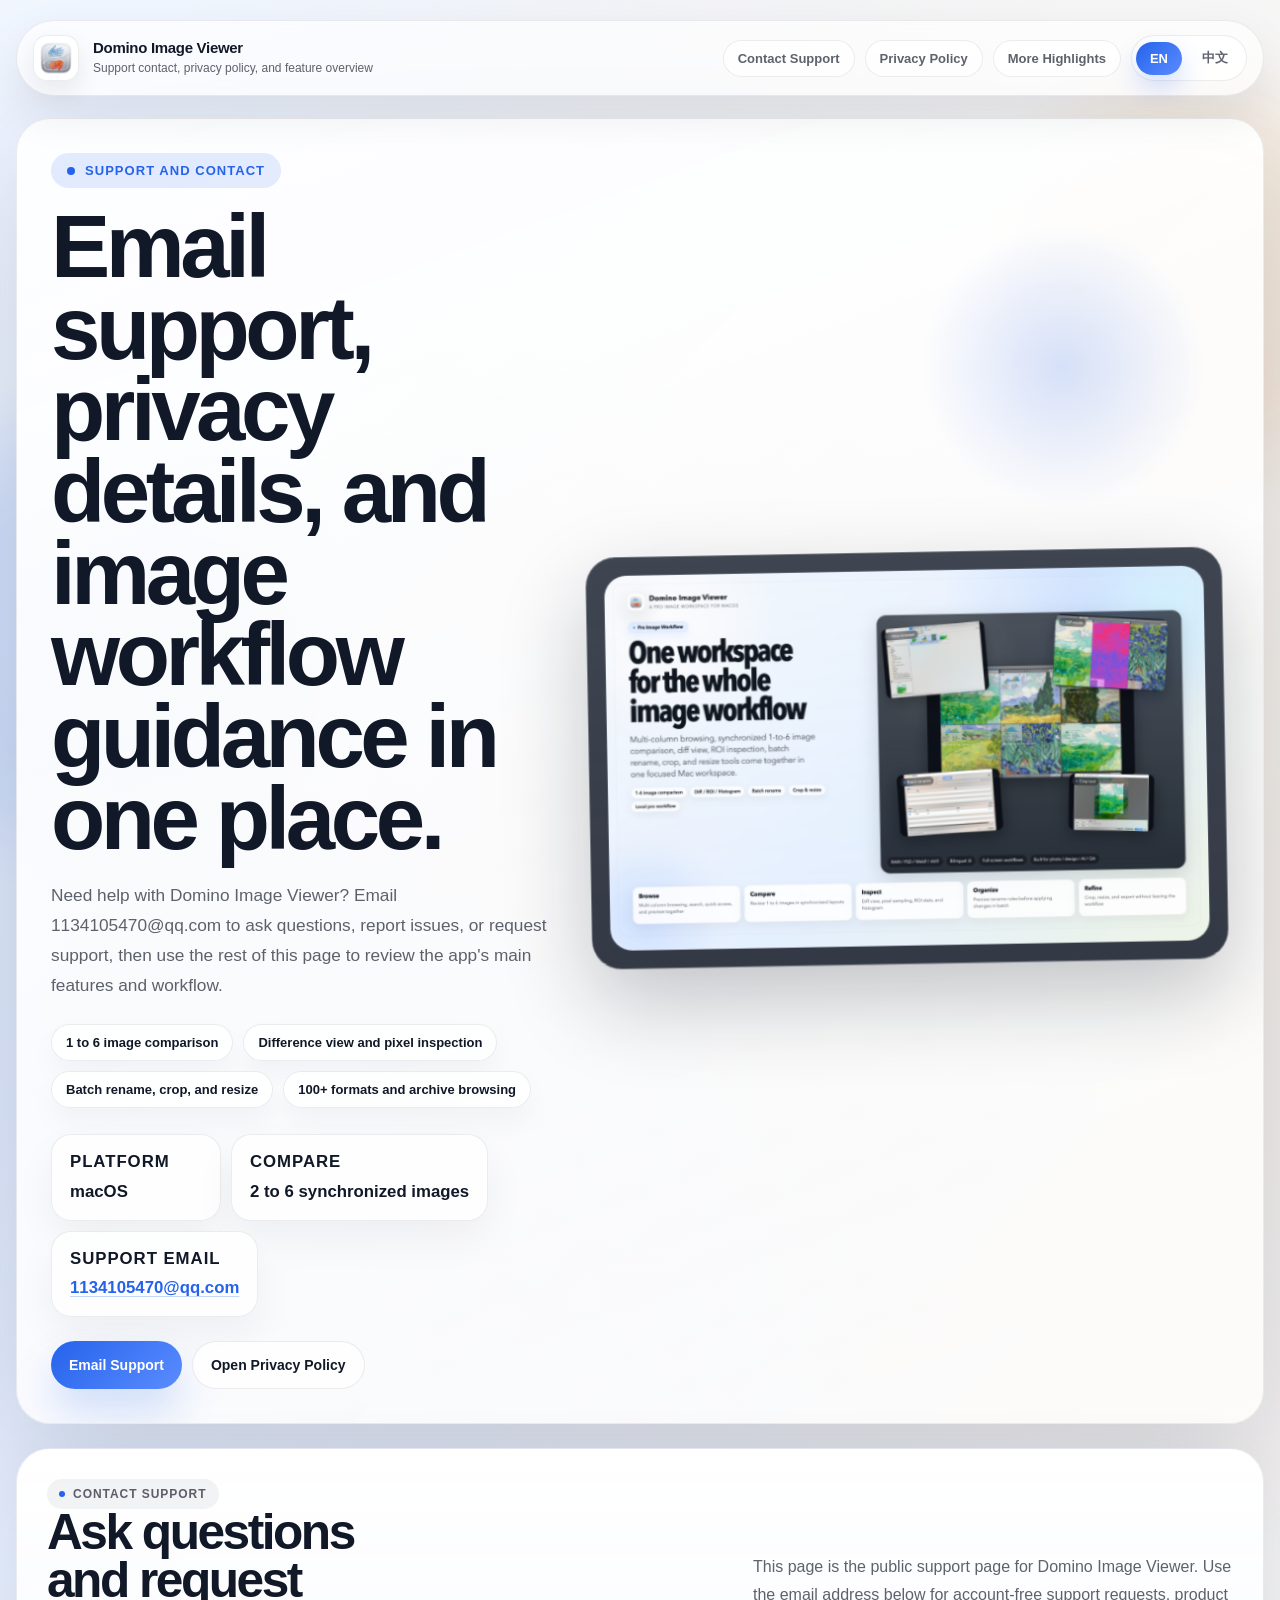
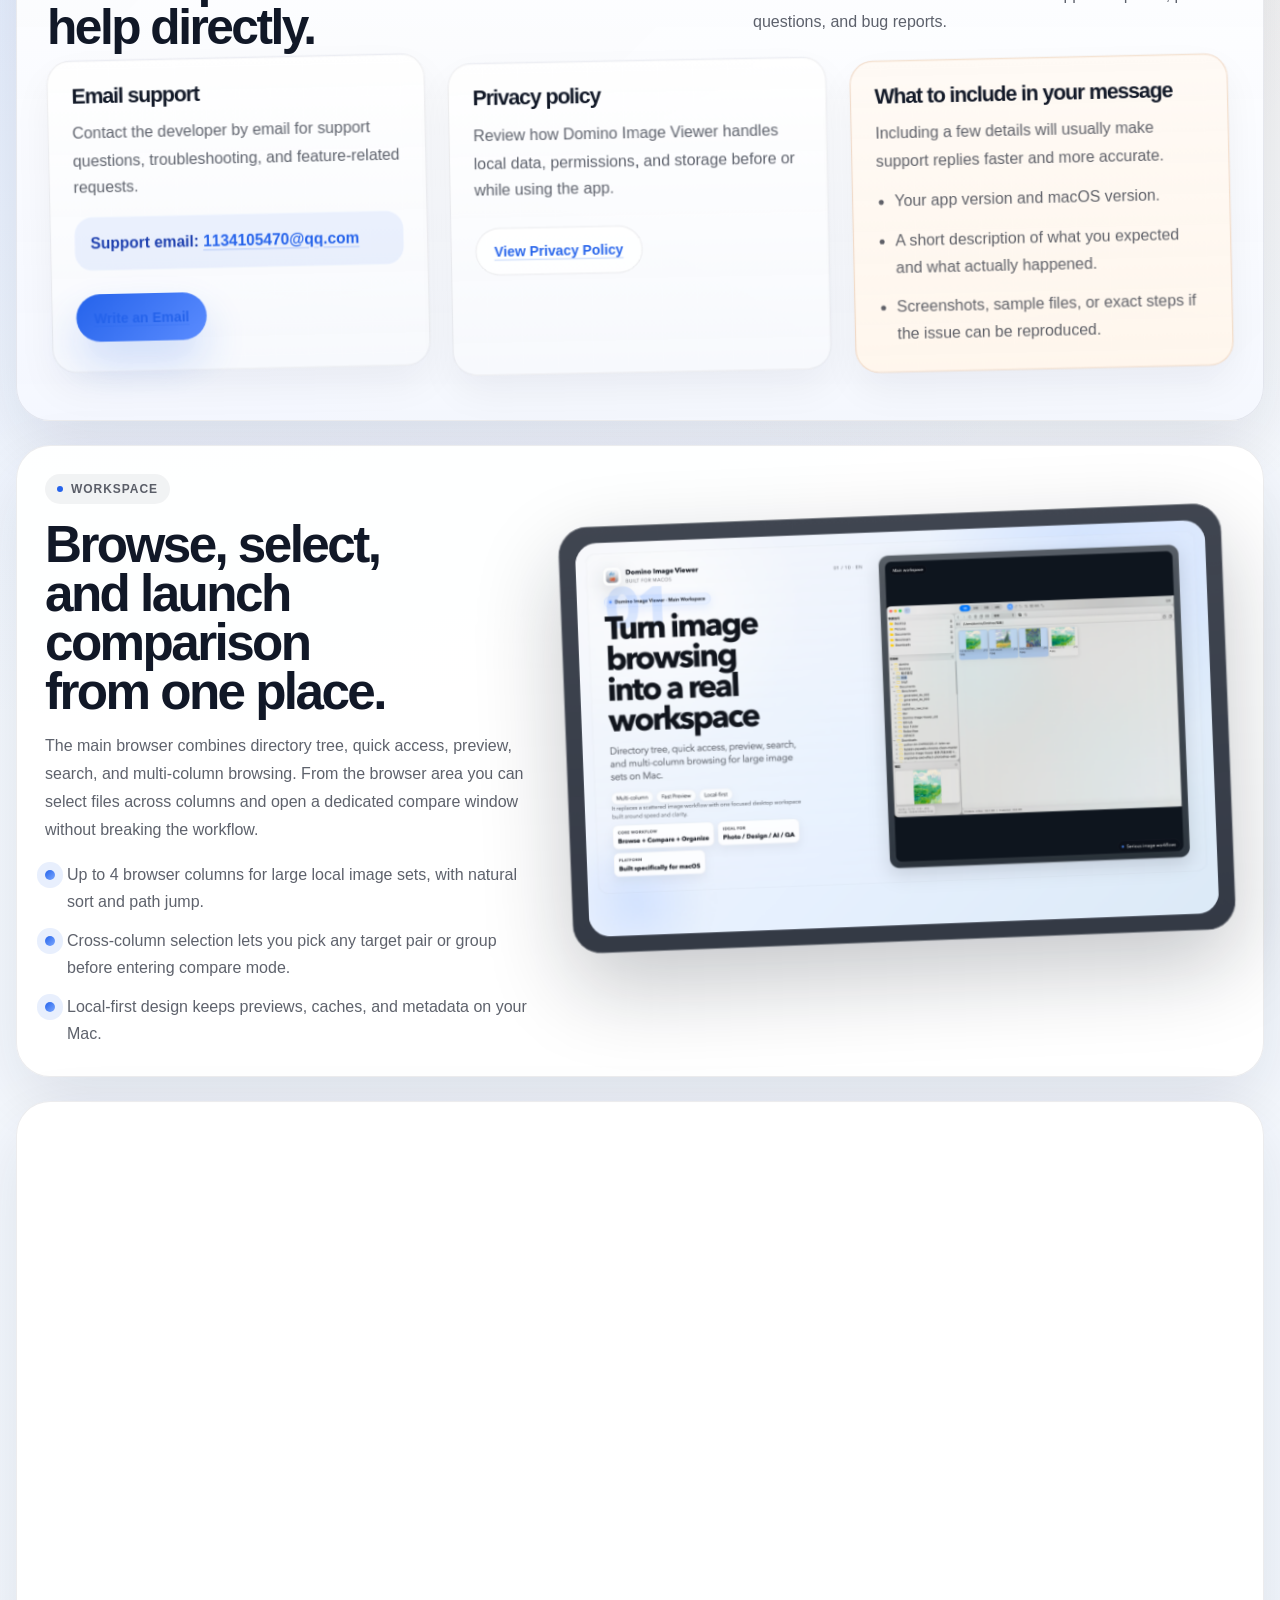
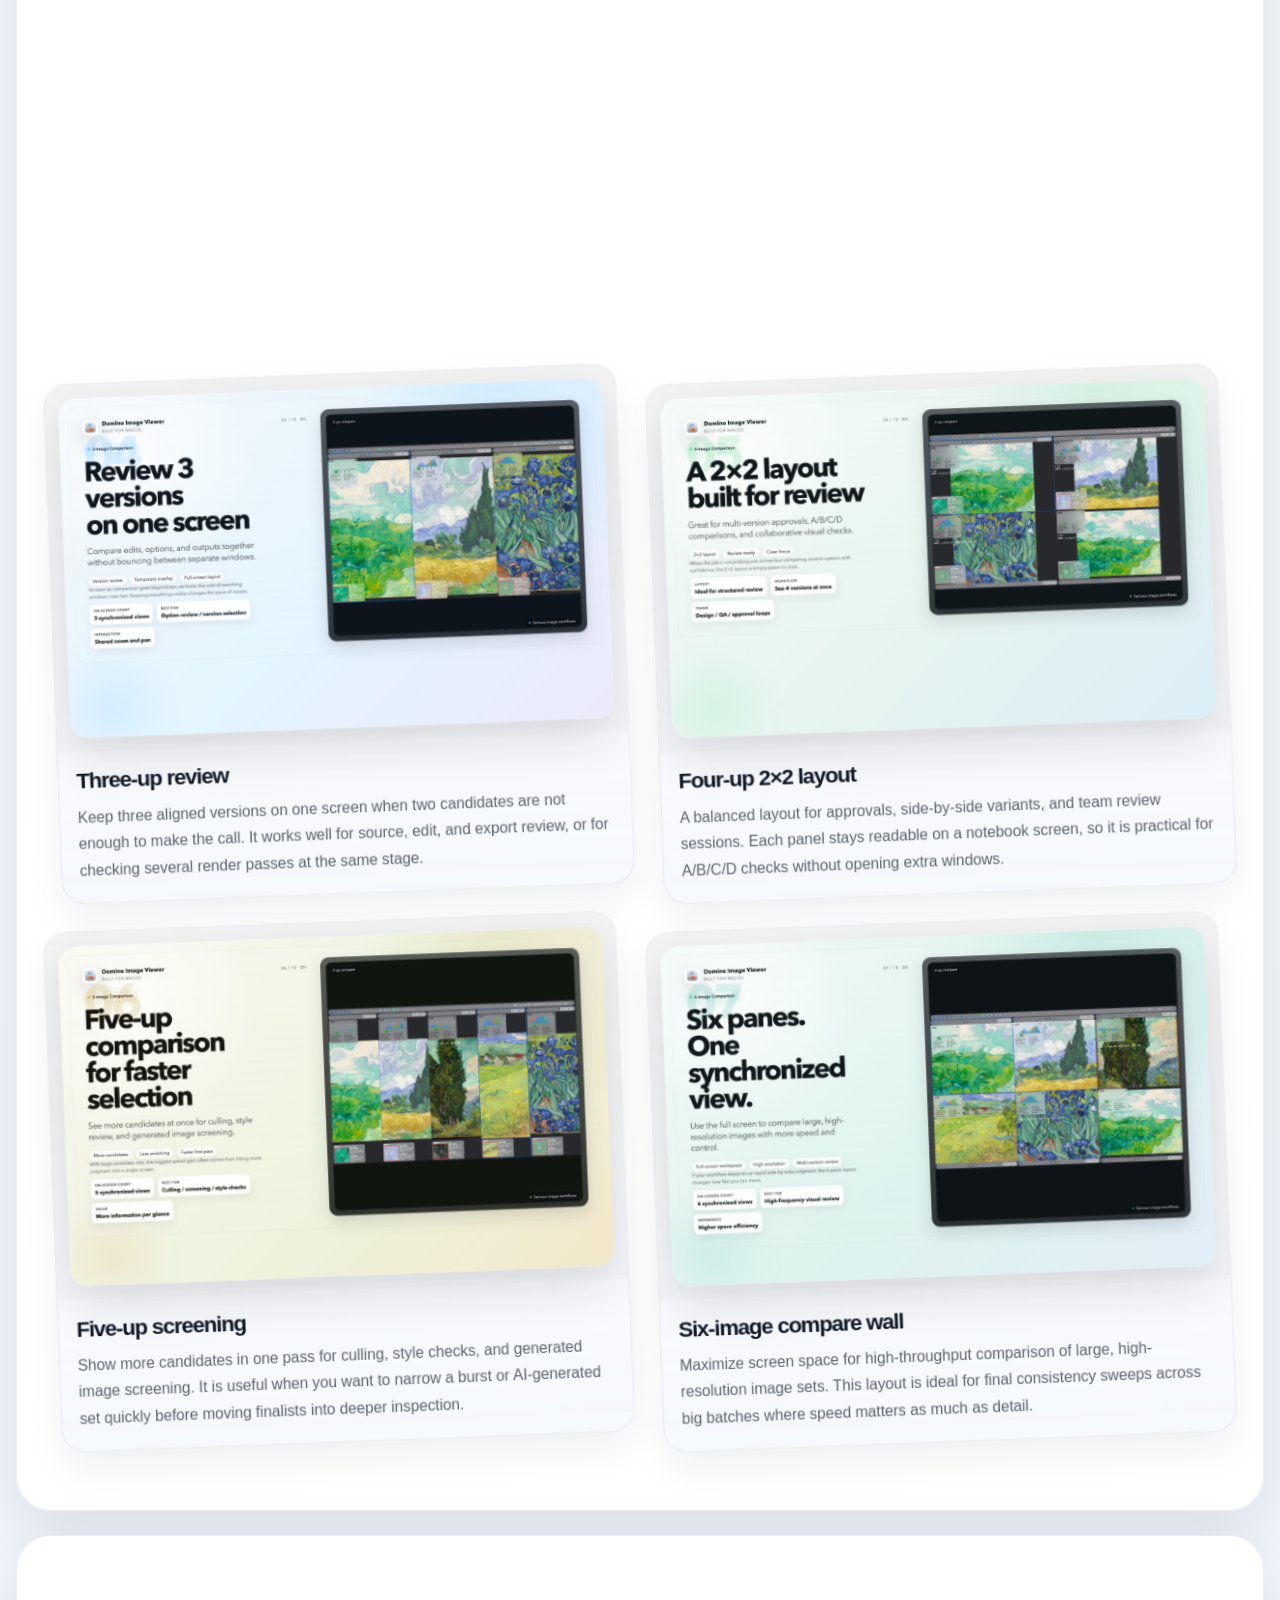
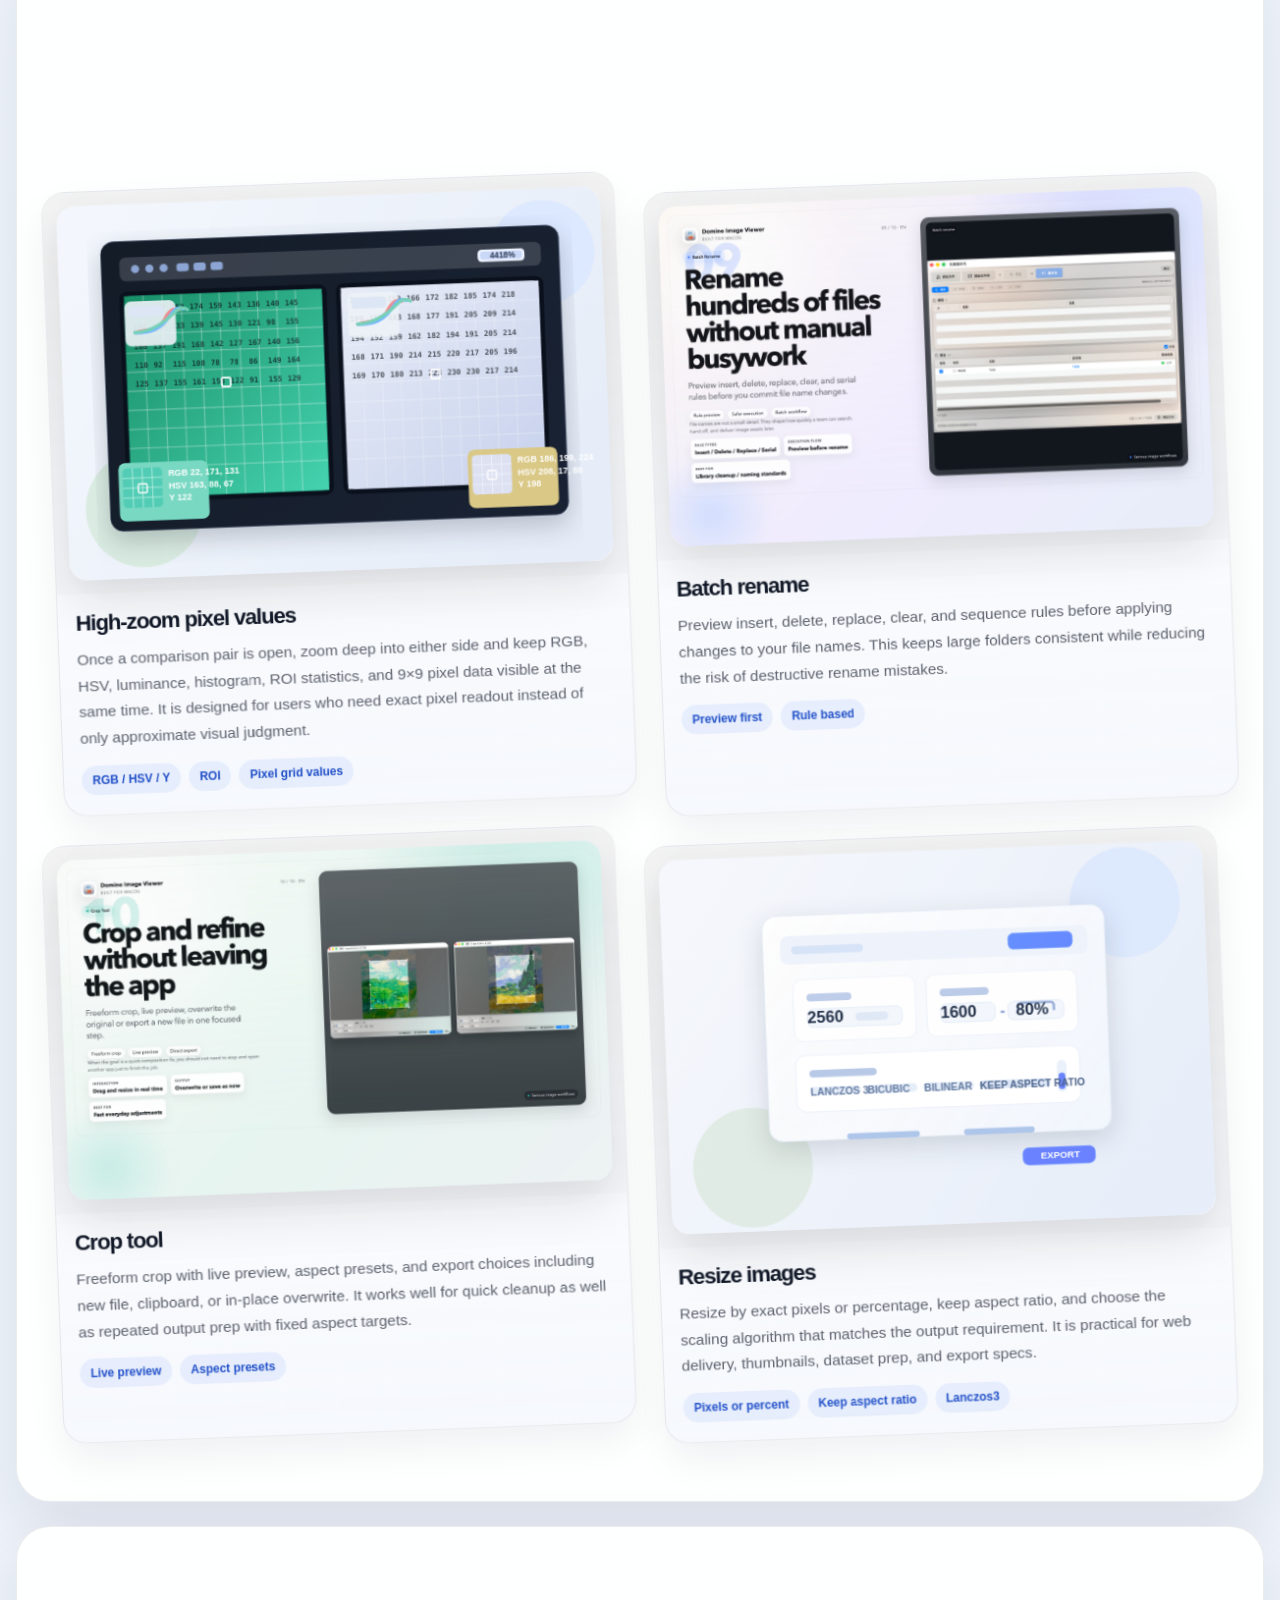
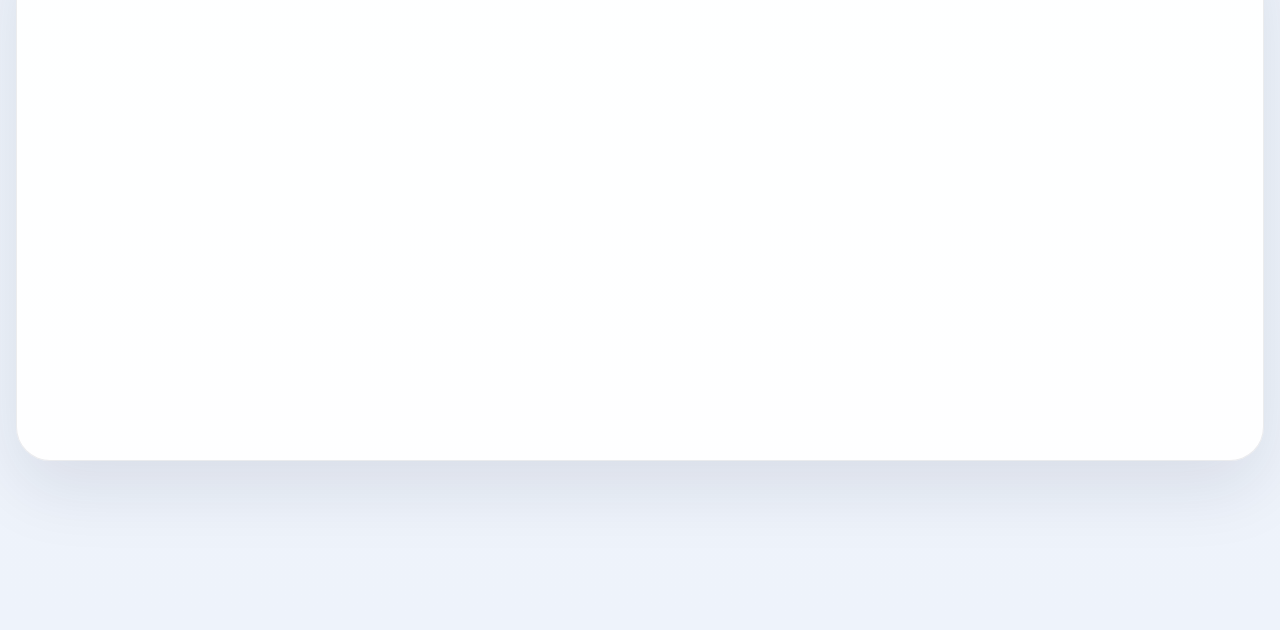
==== commit cef851e3: "Update index.html" ====
--- a/index.html
+++ b/index.html
@@ -8,7 +8,7 @@
   <meta
     id="meta-description"
     name="description"
-    content="Discover Domino Image Viewer features including side-by-side comparison, high-zoom pixel values, batch rename, crop, resize, 100-plus format support, and archive browsing."
+    content="Contact Domino Image Viewer support by email, review the privacy policy, and explore key feature modules for the macOS app."
   >
   <style>
     :root {
@@ -706,6 +706,34 @@
       padding-left: 18px;
     }
 
+    .support-card a,
+    .stat a,
+    .footer a {
+      color: var(--accent);
+      font-weight: 700;
+      text-decoration: underline;
+      text-decoration-color: rgba(37, 99, 235, 0.26);
+      text-underline-offset: 0.2em;
+      word-break: break-word;
+    }
+
+    .support-block.emphasis {
+      background:
+        linear-gradient(180deg, rgba(255, 255, 255, 0.98), rgba(245, 248, 255, 0.95)),
+        linear-gradient(135deg, rgba(37, 99, 235, 0.08), rgba(217, 119, 6, 0.04));
+    }
+
+    .support-contact {
+      margin-top: 16px;
+      padding: 14px 16px;
+      border-radius: 18px;
+      background: rgba(37, 99, 235, 0.08);
+      color: #1e40af;
+      font-size: 0.98rem;
+      line-height: 1.68;
+      font-weight: 700;
+    }
+
     .support-card.warning {
       border-color: rgba(180, 83, 9, 0.2);
       background: linear-gradient(180deg, rgba(255, 250, 245, 0.98), rgba(255, 246, 236, 0.94));
@@ -831,13 +859,22 @@
         <div class="brand-copy">
           <strong>Domino Image Viewer</strong>
           <span>
-            <span class="lang-en">Image workflow support and feature overview</span>
-            <span class="lang-zh">图像工作流支持与功能概览</span>
+            <span class="lang-en">Support contact, privacy policy, and feature overview</span>
+            <span class="lang-zh">支持联系方式、隐私政策与功能概览</span>
           </span>
         </div>
       </div>
       <div class="topbar-actions">
-        <a class="mini-link" href="../index.html">
+        <a class="mini-link" href="#contact">
+          <span class="lang-en">Contact Support</span>
+          <span class="lang-zh">联系支持</span>
+        </a>
+        <a
+          class="mini-link"
+          href="https://kowanfkina.github.io/Domino-Image-Viewer-Privacy-Policy/"
+          target="_blank"
+          rel="noopener noreferrer"
+        >
           <span class="lang-en">Privacy Policy</span>
           <span class="lang-zh">隐私政策</span>
         </a>
@@ -855,21 +892,23 @@
     <section class="hero">
       <div class="hero-copy">
         <div class="eyebrow" data-animate="left" style="--delay: 60ms;">
-          <span class="lang-en">Support Overview</span>
-          <span class="lang-zh">支持概览</span>
+          <span class="lang-en">Support and Contact</span>
+          <span class="lang-zh">支持与联系</span>
         </div>
         <h1 data-animate="left" style="--delay: 120ms;">
-          <span class="lang-en">One support page for the whole image workflow.</span>
-          <span class="lang-zh">一张支持页，覆盖整条图像工作流。</span>
+          <span class="lang-en">Email support, privacy details, and image workflow guidance in one place.</span>
+          <span class="lang-zh">在一个页面里查看支持邮箱、隐私政策和图像工作流说明。</span>
         </h1>
         <p class="lede" data-animate="left" style="--delay: 180ms;">
           <span class="lang-en">
-            Domino Image Viewer is a local-first macOS image workspace for browsing, comparing, inspecting,
-            renaming, cropping, resizing, and reviewing image sets with more confidence.
+            Need help with Domino Image Viewer? Email
+            <a href="mailto:1134105470@qq.com">1134105470@qq.com</a> to ask questions, report issues, or request
+            support, then use the rest of this page to review the app's main features and workflow.
           </span>
           <span class="lang-zh">
-            Domino Image Viewer 是一款面向 macOS 的本地图像工作台，覆盖浏览、对比、分析、批量重命名、
-            裁剪与尺寸调整等核心流程，帮助你更高效地查看和复核图片。
+            如果你在使用 Domino Image Viewer 时需要帮助，可以发邮件到
+            <a href="mailto:1134105470@qq.com">1134105470@qq.com</a> 提问、反馈问题或申请支持；
+            页面下方也整理了主要功能与工作流说明，方便你快速定位信息。
           </span>
         </p>
         <div class="chip-row" data-animate="left" style="--delay: 240ms;">
@@ -910,23 +949,27 @@
           </div>
           <div class="stat">
             <strong>
-              <span class="lang-en">Format support</span>
-              <span class="lang-zh">格式支持</span>
+              <span class="lang-en">Support email</span>
+              <span class="lang-zh">支持邮箱</span>
             </strong>
             <span>
-              <span class="lang-en">100+ image formats</span>
-              <span class="lang-zh">100+ 图片格式</span>
+              <a href="mailto:1134105470@qq.com">1134105470@qq.com</a>
             </span>
           </div>
         </div>
         <div class="support-links" data-animate="left" style="--delay: 360ms;">
-          <a class="primary-link" href="#compare">
-            <span class="lang-en">Explore Feature Modules</span>
-            <span class="lang-zh">查看功能模块</span>
+          <a class="primary-link" href="mailto:1134105470@qq.com">
+            <span class="lang-en">Email Support</span>
+            <span class="lang-zh">发送支持邮件</span>
           </a>
-          <a class="secondary-link" href="#highlights">
-            <span class="lang-en">See More Highlights</span>
-            <span class="lang-zh">查看更多亮点</span>
+          <a
+            class="secondary-link"
+            href="https://kowanfkina.github.io/Domino-Image-Viewer-Privacy-Policy/"
+            target="_blank"
+            rel="noopener noreferrer"
+          >
+            <span class="lang-en">Open Privacy Policy</span>
+            <span class="lang-zh">打开隐私政策</span>
           </a>
         </div>
       </div>
@@ -947,6 +990,133 @@
             alt="Domino Image Viewer support overview"
           >
         </div>
+      </div>
+    </section>
+
+    <section class="support-block emphasis" id="contact">
+      <div class="block-head" data-animate="pop" style="--delay: 30ms;">
+        <div>
+          <div class="section-kicker">
+            <span class="lang-en">Contact Support</span>
+            <span class="lang-zh">联系支持</span>
+          </div>
+          <h2>
+            <span class="lang-en">Ask questions and request help directly.</span>
+            <span class="lang-zh">直接提问，并向开发者申请支持。</span>
+          </h2>
+        </div>
+        <p class="block-note">
+          <span class="lang-en">
+            This page is the public support page for Domino Image Viewer. Use the email address below for account-free
+            support requests, product questions, and bug reports.
+          </span>
+          <span class="lang-zh">
+            这是 Domino Image Viewer 的公开支持页面。你可以直接使用下面的邮箱，在无需账号的情况下提交支持请求、
+            产品问题或 bug 反馈。
+          </span>
+        </p>
+      </div>
+      <div class="card-grid support-grid">
+        <article
+          class="support-card"
+          data-animate="left"
+          data-parallax-speed="12"
+          data-parallax-scale="0.008"
+          data-parallax-rotate="0.8"
+          style="--delay: 70ms;"
+        >
+          <h3>
+            <span class="lang-en">Email support</span>
+            <span class="lang-zh">邮箱支持</span>
+          </h3>
+          <p>
+            <span class="lang-en">
+              Contact the developer by email for support questions, troubleshooting, and feature-related requests.
+            </span>
+            <span class="lang-zh">
+              你可以通过邮件直接联系开发者，咨询使用问题、排查故障，或提交与功能相关的支持请求。
+            </span>
+          </p>
+          <div class="support-contact">
+            <span class="lang-en">Support email: <a href="mailto:1134105470@qq.com">1134105470@qq.com</a></span>
+            <span class="lang-zh">支持邮箱：<a href="mailto:1134105470@qq.com">1134105470@qq.com</a></span>
+          </div>
+          <div class="support-links">
+            <a class="primary-link" href="mailto:1134105470@qq.com">
+              <span class="lang-en">Write an Email</span>
+              <span class="lang-zh">写邮件联系</span>
+            </a>
+          </div>
+        </article>
+
+        <article
+          class="support-card"
+          data-animate="pop"
+          data-parallax-speed="10"
+          data-parallax-scale="0.007"
+          data-parallax-rotate="0.7"
+          style="--delay: 130ms;"
+        >
+          <h3>
+            <span class="lang-en">Privacy policy</span>
+            <span class="lang-zh">隐私政策</span>
+          </h3>
+          <p>
+            <span class="lang-en">
+              Review how Domino Image Viewer handles local data, permissions, and storage before or while using the app.
+            </span>
+            <span class="lang-zh">
+              你可以在这里查看 Domino Image Viewer 如何处理本地数据、权限与存储信息。
+            </span>
+          </p>
+          <div class="support-links">
+            <a
+              class="secondary-link"
+              href="https://kowanfkina.github.io/Domino-Image-Viewer-Privacy-Policy/"
+              target="_blank"
+              rel="noopener noreferrer"
+            >
+              <span class="lang-en">View Privacy Policy</span>
+              <span class="lang-zh">查看隐私政策</span>
+            </a>
+          </div>
+        </article>
+
+        <article
+          class="support-card warning"
+          data-animate="right"
+          data-parallax-speed="12"
+          data-parallax-scale="0.008"
+          data-parallax-rotate="0.8"
+          style="--delay: 190ms;"
+        >
+          <h3>
+            <span class="lang-en">What to include in your message</span>
+            <span class="lang-zh">建议在邮件中附带的信息</span>
+          </h3>
+          <p>
+            <span class="lang-en">
+              Including a few details will usually make support replies faster and more accurate.
+            </span>
+            <span class="lang-zh">
+              邮件里如果带上下面这些信息，通常能更快拿到更准确的支持回复。
+            </span>
+          </p>
+          <ul>
+            <li>
+              <span class="lang-en">Your app version and macOS version.</span>
+              <span class="lang-zh">你的应用版本和 macOS 版本。</span>
+            </li>
+            <li>
+              <span class="lang-en">A short description of what you expected and what actually happened.</span>
+              <span class="lang-zh">你原本预期的结果，以及实际发生了什么。</span>
+            </li>
+            <li>
+              <span class="lang-en">Screenshots, sample files, or exact steps if the issue can be reproduced.</span>
+              <span class="lang-zh">如果问题可复现，附上截图、示例文件或复现步骤。</span>
+            </li>
+          </ul>
+        </article>
       </div>
     </section>
 
@@ -1577,11 +1747,11 @@
     const copy = {
       en: {
         title: "Domino Image Viewer Support",
-        description: "Discover Domino Image Viewer features including side-by-side comparison, high-zoom pixel values, batch rename, crop, resize, 100-plus format support, and archive browsing."
+        description: "Contact Domino Image Viewer support by email, review the privacy policy, and explore key feature modules for the macOS app."
       },
       zh: {
         title: "Domino Image Viewer 支持页面",
-        description: "Domino Image Viewer 支持页面，介绍普通两图模式、高倍率像素值显示、批量重命名、裁剪、尺寸调整、100+ 图片格式支持与压缩包直看能力。"
+        description: "Domino Image Viewer 支持页面，包含支持邮箱、隐私政策入口，以及主要功能模块与工作流说明。"
       }
     };
 
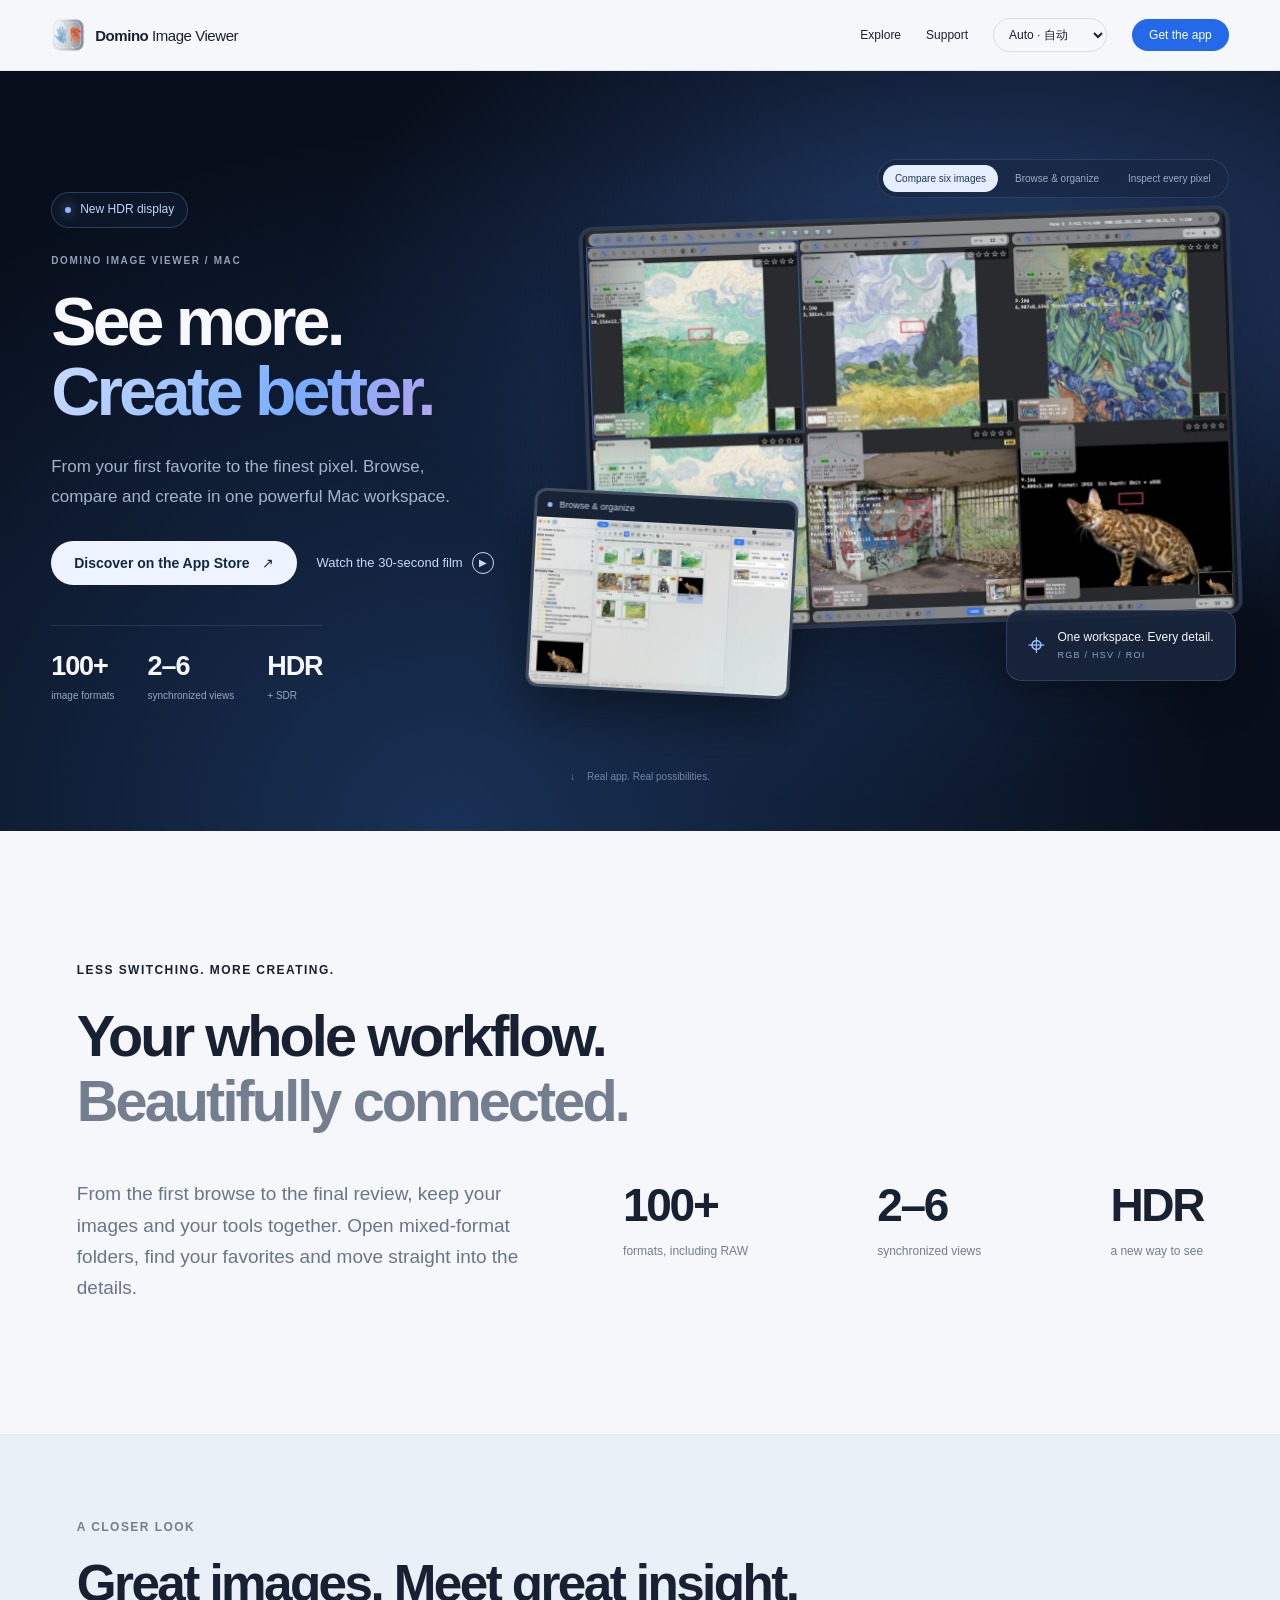
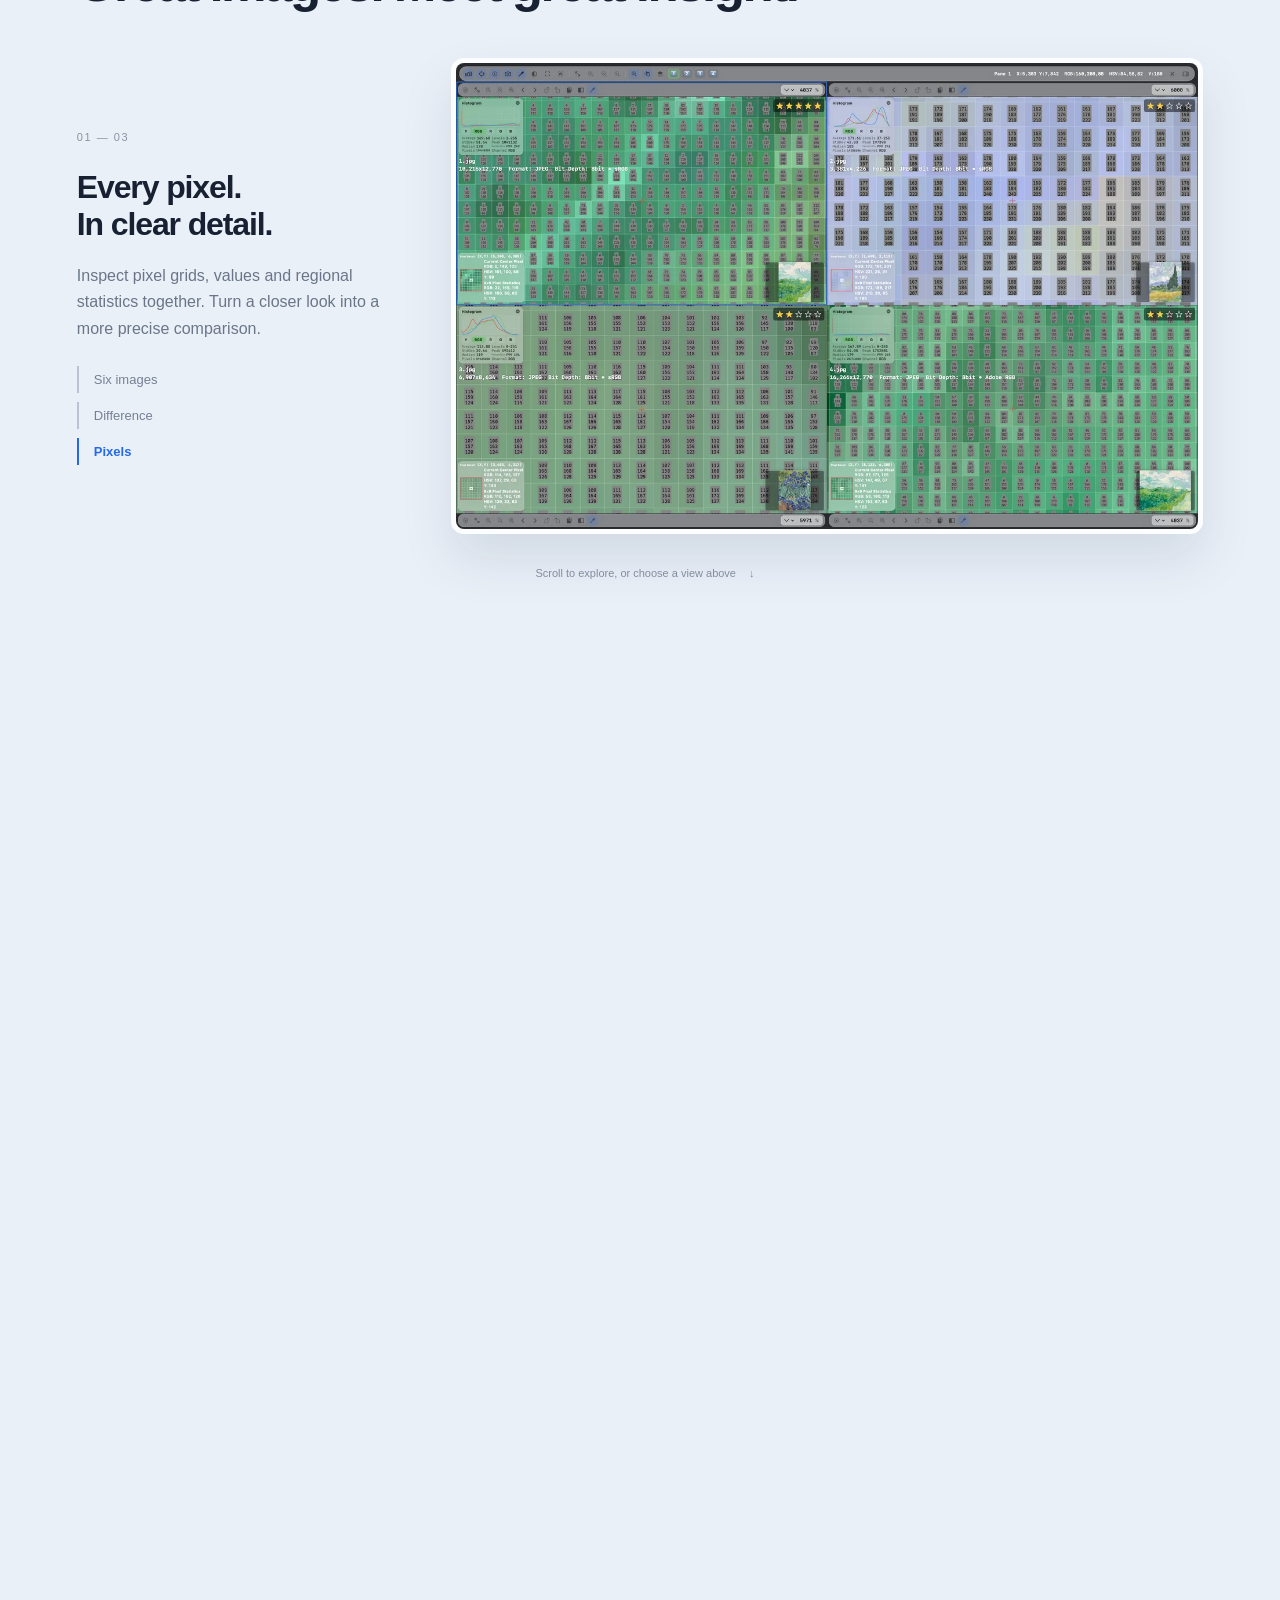
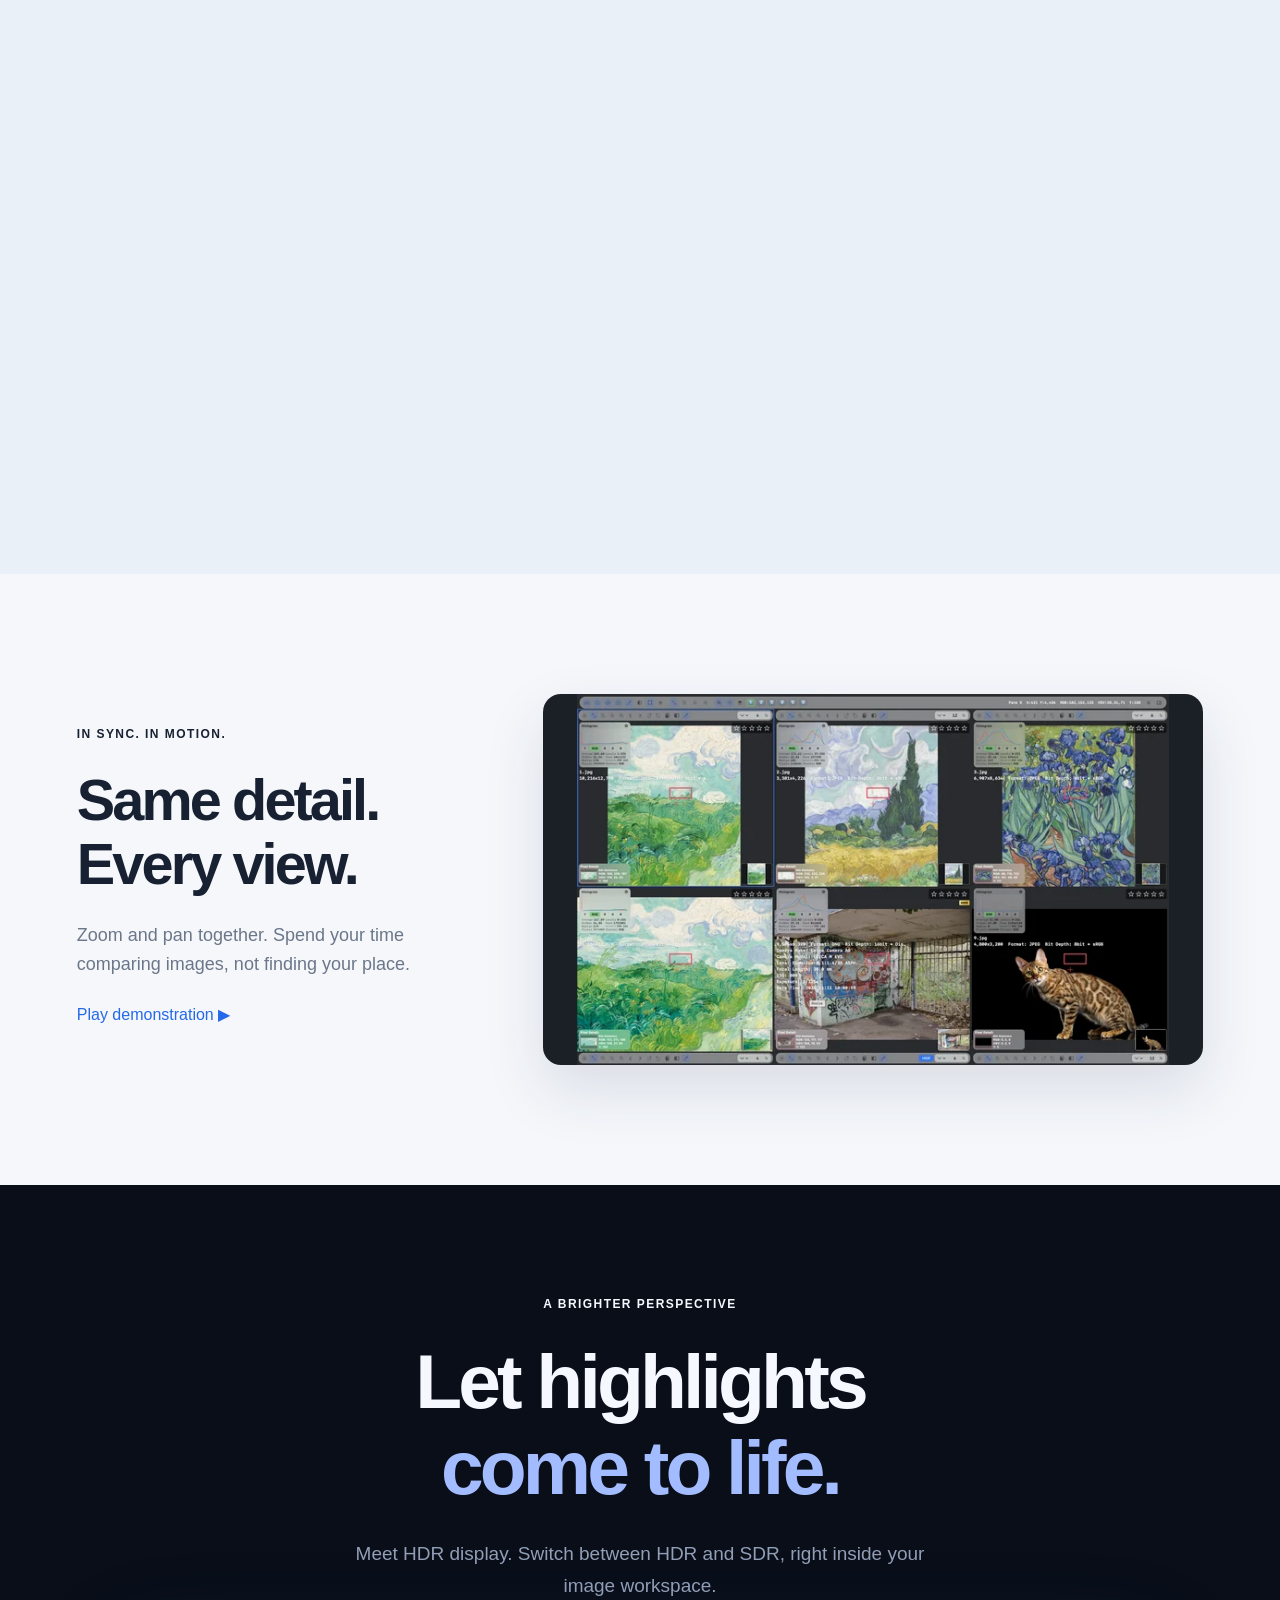
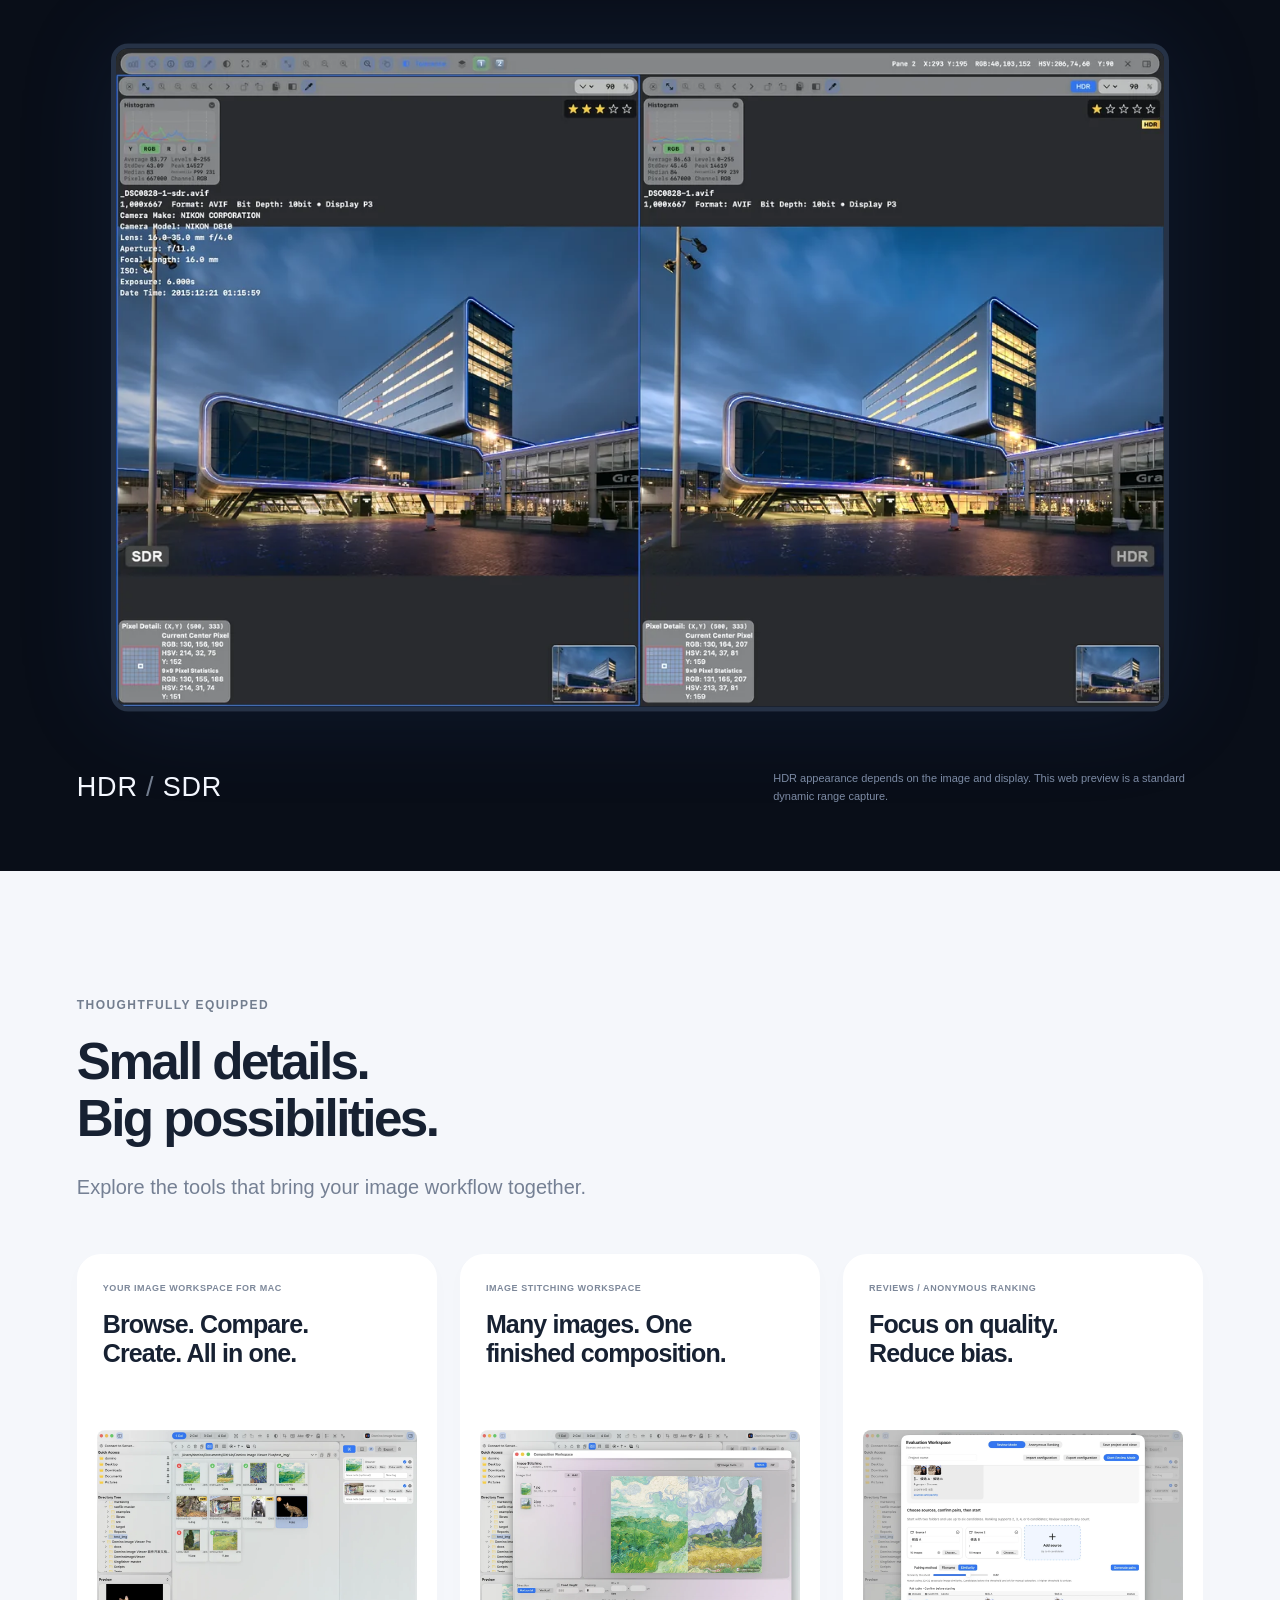
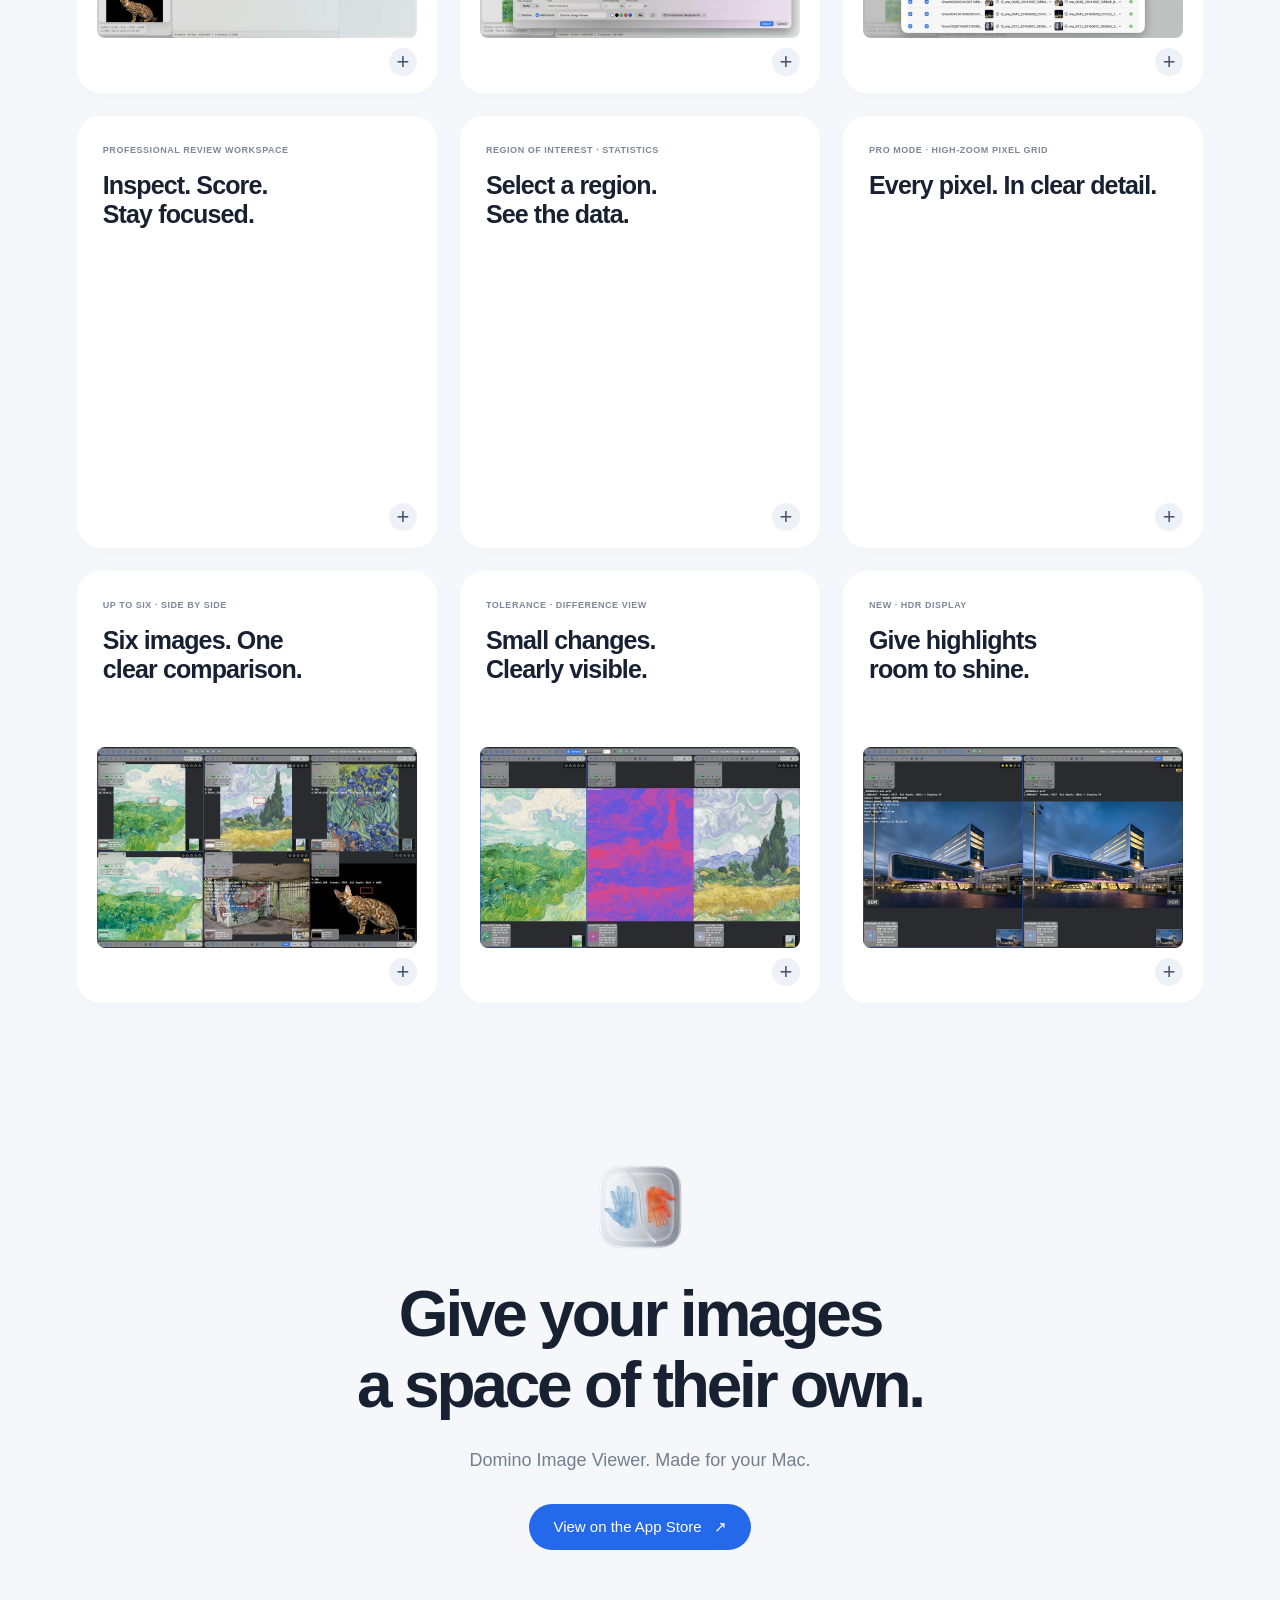
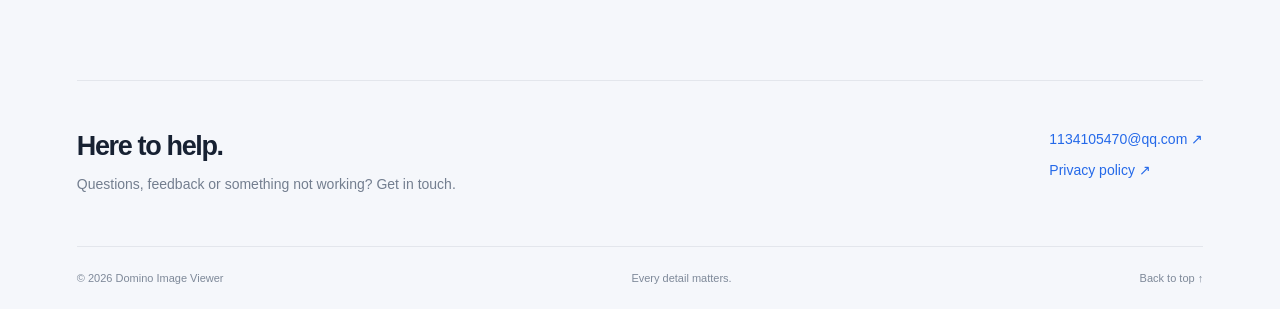
==== commit a488c7cc: "v2" ====
--- a/index.html
+++ b/index.html
@@ -1,1856 +1 @@
-<!DOCTYPE html>
-<html lang="en">
-<head>
-  <meta charset="UTF-8">
-  <meta name="viewport" content="width=device-width, initial-scale=1.0">
-  <title>Domino Image Viewer Support</title>
-  <link rel="icon" href="data:,">
-  <meta
-    id="meta-description"
-    name="description"
-    content="Contact Domino Image Viewer support by email, review the privacy policy, and explore key feature modules for the macOS app."
-  >
-  <style>
-    :root {
-      color-scheme: light;
-      --bg: #eef3fb;
-      --bg-soft: #f8fbff;
-      --panel: rgba(255, 255, 255, 0.8);
-      --panel-strong: rgba(255, 255, 255, 0.92);
-      --panel-dark: #121823;
-      --ink: #111827;
-      --muted: rgba(17, 24, 39, 0.68);
-      --line: rgba(17, 24, 39, 0.08);
-      --line-strong: rgba(17, 24, 39, 0.16);
-      --accent: #2563eb;
-      --accent-soft: rgba(37, 99, 235, 0.12);
-      --accent-warm: #d97706;
-      --success: #065f46;
-      --warning: #b45309;
-      --shadow-xl: 0 42px 120px rgba(23, 34, 58, 0.14);
-      --shadow-lg: 0 26px 70px rgba(23, 34, 58, 0.1);
-      --radius-xl: 34px;
-      --radius-lg: 26px;
-      --radius-md: 18px;
-      --max-width: 1320px;
-    }
-
-    * {
-      box-sizing: border-box;
-    }
-
-    html {
-      scroll-behavior: smooth;
-    }
-
-    body {
-      margin: 0;
-      min-height: 100vh;
-      color: var(--ink);
-      font-family: "SF Pro Display", "Avenir Next", "Segoe UI Variable", "PingFang SC", "Hiragino Sans GB", sans-serif;
-      background:
-        radial-gradient(circle at 12% 14%, rgba(37, 99, 235, 0.14), transparent 22%),
-        radial-gradient(circle at 86% 12%, rgba(217, 119, 6, 0.12), transparent 20%),
-        linear-gradient(180deg, var(--bg-soft) 0%, var(--bg) 100%);
-    }
-
-    body::before,
-    body::after {
-      content: "";
-      position: fixed;
-      z-index: 0;
-      border-radius: 999px;
-      filter: blur(34px);
-      pointer-events: none;
-      opacity: 0.9;
-    }
-
-    body::before {
-      width: 420px;
-      height: 420px;
-      left: -120px;
-      bottom: 6vh;
-      background: rgba(37, 99, 235, 0.11);
-    }
-
-    body::after {
-      width: 380px;
-      height: 380px;
-      right: -100px;
-      top: 10vh;
-      background: rgba(217, 119, 6, 0.1);
-    }
-
-    img {
-      display: block;
-      max-width: 100%;
-    }
-
-    a {
-      color: inherit;
-      text-decoration: none;
-    }
-
-    .lang-en,
-    .lang-zh {
-      display: none !important;
-    }
-
-    body[data-lang="en"] .lang-en {
-      display: inline !important;
-    }
-
-    body[data-lang="zh"] .lang-zh {
-      display: inline !important;
-    }
-
-    .page {
-      position: relative;
-      z-index: 1;
-      width: min(calc(100% - 32px), var(--max-width));
-      margin: 0 auto;
-      padding: 20px 0 68px;
-    }
-
-    .topbar {
-      position: sticky;
-      top: 14px;
-      z-index: 8;
-      display: flex;
-      align-items: center;
-      justify-content: space-between;
-      gap: 18px;
-      margin-bottom: 22px;
-      padding: 14px 16px;
-      border: 1px solid var(--line);
-      border-radius: 999px;
-      background: rgba(255, 255, 255, 0.68);
-      backdrop-filter: blur(18px);
-      box-shadow: 0 18px 46px rgba(17, 24, 39, 0.08);
-    }
-
-    .brand {
-      display: flex;
-      align-items: center;
-      gap: 14px;
-      min-width: 0;
-    }
-
-    .brand-logo {
-      width: 46px;
-      height: 46px;
-      padding: 6px;
-      border-radius: 14px;
-      border: 1px solid rgba(17, 24, 39, 0.08);
-      background: rgba(255, 255, 255, 0.88);
-      box-shadow: 0 10px 24px rgba(17, 24, 39, 0.08);
-      object-fit: contain;
-      flex: 0 0 auto;
-    }
-
-    .brand-copy {
-      min-width: 0;
-    }
-
-    .brand-copy strong {
-      display: block;
-      font-size: 15px;
-      line-height: 1.1;
-      letter-spacing: -0.02em;
-    }
-
-    .brand-copy span {
-      display: block;
-      margin-top: 3px;
-      color: var(--muted);
-      font-size: 12px;
-      line-height: 1.35;
-      white-space: nowrap;
-      overflow: hidden;
-      text-overflow: ellipsis;
-    }
-
-    .topbar-actions {
-      display: flex;
-      align-items: center;
-      gap: 10px;
-      flex-wrap: wrap;
-      justify-content: flex-end;
-    }
-
-    .mini-link {
-      padding: 10px 14px;
-      border-radius: 999px;
-      border: 1px solid var(--line);
-      background: rgba(255, 255, 255, 0.78);
-      color: var(--muted);
-      font-size: 13px;
-      font-weight: 600;
-      transition: transform 160ms ease, border-color 160ms ease;
-    }
-
-    .mini-link:hover {
-      transform: translateY(-1px);
-      border-color: rgba(37, 99, 235, 0.26);
-    }
-
-    .lang-switch {
-      display: inline-flex;
-      align-items: center;
-      gap: 6px;
-      padding: 4px;
-      border-radius: 999px;
-      border: 1px solid var(--line);
-      background: rgba(255, 255, 255, 0.82);
-    }
-
-    .lang-switch button {
-      border: 0;
-      cursor: pointer;
-      border-radius: 999px;
-      padding: 9px 14px;
-      font: inherit;
-      font-size: 13px;
-      font-weight: 700;
-      color: var(--muted);
-      background: transparent;
-      transition: background 180ms ease, color 180ms ease, transform 180ms ease;
-    }
-
-    .lang-switch button[aria-pressed="true"] {
-      color: white;
-      background: linear-gradient(135deg, var(--accent), #5b8cff);
-      box-shadow: 0 12px 26px rgba(37, 99, 235, 0.22);
-    }
-
-    .lang-switch button:hover {
-      transform: translateY(-1px);
-    }
-
-    section + section {
-      margin-top: 24px;
-    }
-
-    .hero {
-      display: grid;
-      grid-template-columns: minmax(0, 0.88fr) minmax(0, 1.12fr);
-      gap: 28px;
-      padding: 34px;
-      border-radius: var(--radius-xl);
-      border: 1px solid var(--line);
-      background:
-        linear-gradient(160deg, rgba(255, 255, 255, 0.95), rgba(255, 255, 255, 0.82)),
-        linear-gradient(135deg, rgba(37, 99, 235, 0.08), rgba(217, 119, 6, 0.05));
-      box-shadow: var(--shadow-xl);
-      overflow: hidden;
-    }
-
-    .hero-copy {
-      display: flex;
-      flex-direction: column;
-      justify-content: center;
-      min-width: 0;
-    }
-
-    .eyebrow {
-      display: inline-flex;
-      align-items: center;
-      gap: 10px;
-      align-self: flex-start;
-      padding: 10px 16px;
-      border-radius: 999px;
-      background: var(--accent-soft);
-      color: var(--accent);
-      font-size: 13px;
-      font-weight: 700;
-      letter-spacing: 0.08em;
-      text-transform: uppercase;
-    }
-
-    .eyebrow::before {
-      content: "";
-      width: 8px;
-      height: 8px;
-      border-radius: 999px;
-      background: currentColor;
-    }
-
-    h1,
-    h2,
-    h3 {
-      margin: 0;
-      letter-spacing: -0.05em;
-      font-weight: 800;
-    }
-
-    h1 {
-      margin-top: 18px;
-      font-size: clamp(3.05rem, 7vw, 5.55rem);
-      line-height: 0.92;
-      max-width: 10.5ch;
-    }
-
-    .lede {
-      margin: 20px 0 0;
-      max-width: 58rem;
-      color: var(--muted);
-      font-size: 1.08rem;
-      line-height: 1.75;
-    }
-
-    .chip-row,
-    .stat-row,
-    .support-links {
-      display: flex;
-      flex-wrap: wrap;
-      gap: 10px;
-    }
-
-    .chip-row {
-      margin-top: 24px;
-    }
-
-    .chip {
-      padding: 10px 14px;
-      border-radius: 999px;
-      border: 1px solid var(--line);
-      background: rgba(255, 255, 255, 0.76);
-      font-size: 13px;
-      font-weight: 700;
-      color: var(--ink);
-      box-shadow: 0 14px 28px rgba(17, 24, 39, 0.04);
-    }
-
-    .stat-row {
-      margin-top: 26px;
-    }
-
-    .stat {
-      min-width: 170px;
-      padding: 16px 18px;
-      border-radius: 20px;
-      border: 1px solid var(--line);
-      background: var(--panel);
-      backdrop-filter: blur(14px);
-      box-shadow: 0 18px 40px rgba(17, 24, 39, 0.05);
-    }
-
-    .stat strong {
-      display: block;
-      font-size: 12px;
-      font-weight: 700;
-      letter-spacing: 0.08em;
-      text-transform: uppercase;
-      color: var(--muted);
-    }
-
-    .stat span {
-      display: block;
-      margin-top: 7px;
-      font-size: 1.05rem;
-      line-height: 1.35;
-      font-weight: 700;
-      color: var(--ink);
-    }
-
-    .support-links {
-      margin-top: 24px;
-    }
-
-    [data-parallax-speed] {
-      --parallax-y: 0px;
-      --parallax-scale: 1;
-      --parallax-rotate: 0deg;
-      transform-origin: center center;
-      backface-visibility: hidden;
-      will-change: transform;
-    }
-
-    .motion-ready [data-animate] {
-      --reveal-x: 0px;
-      --reveal-y: 42px;
-      --reveal-scale: 0.98;
-      opacity: 0;
-      filter: blur(12px);
-      transform:
-        translate3d(
-          calc(var(--reveal-x) + 0px),
-          calc(var(--reveal-y) + var(--parallax-y)),
-          0
-        )
-        scale(calc(var(--reveal-scale) * var(--parallax-scale)))
-        rotate(var(--parallax-rotate));
-      transition:
-        opacity 820ms cubic-bezier(0.16, 1, 0.3, 1),
-        transform 980ms cubic-bezier(0.16, 1, 0.3, 1),
-        filter 820ms cubic-bezier(0.16, 1, 0.3, 1);
-      transition-delay: var(--delay, 0ms);
-    }
-
-    .motion-ready [data-animate="left"] {
-      --reveal-x: -44px;
-      --reveal-y: 22px;
-    }
-
-    .motion-ready [data-animate="right"] {
-      --reveal-x: 44px;
-      --reveal-y: 22px;
-    }
-
-    .motion-ready [data-animate="pop"] {
-      --reveal-y: 56px;
-      --reveal-scale: 0.94;
-    }
-
-    .motion-ready [data-animate].is-visible {
-      opacity: 1;
-      filter: blur(0);
-      --reveal-x: 0px;
-      --reveal-y: 0px;
-      --reveal-scale: 1;
-    }
-
-    .primary-link,
-    .secondary-link {
-      display: inline-flex;
-      align-items: center;
-      justify-content: center;
-      gap: 10px;
-      min-height: 48px;
-      padding: 12px 18px;
-      border-radius: 999px;
-      font-size: 14px;
-      font-weight: 700;
-      transition: transform 180ms ease, box-shadow 180ms ease;
-    }
-
-    .primary-link {
-      color: white;
-      background: linear-gradient(135deg, #2563eb, #5b8cff);
-      box-shadow: 0 22px 42px rgba(37, 99, 235, 0.2);
-    }
-
-    .secondary-link {
-      border: 1px solid var(--line);
-      background: rgba(255, 255, 255, 0.78);
-      color: var(--ink);
-    }
-
-    .primary-link:hover,
-    .secondary-link:hover {
-      transform: translateY(-1px);
-    }
-
-    .hero-visual {
-      position: relative;
-      min-height: 540px;
-      display: flex;
-      align-items: center;
-      justify-content: center;
-      perspective: 1400px;
-    }
-
-    .hero-visual::before {
-      content: "";
-      position: absolute;
-      inset: 6% 4% auto auto;
-      width: 280px;
-      height: 280px;
-      border-radius: 999px;
-      background: radial-gradient(circle, rgba(37, 99, 235, 0.18), transparent 72%);
-      pointer-events: none;
-    }
-
-    .hero-frame,
-    .shot-frame {
-      border-radius: 30px;
-      border: 1px solid rgba(255, 255, 255, 0.32);
-      background:
-        linear-gradient(180deg, rgba(255, 255, 255, 0.08), rgba(255, 255, 255, 0.02)),
-        rgba(14, 22, 35, 0.86);
-      box-shadow: 0 34px 88px rgba(14, 22, 35, 0.24);
-      overflow: hidden;
-    }
-
-    .hero-frame {
-      width: 100%;
-      max-width: 760px;
-      padding: 18px;
-    }
-
-    .hero-frame img,
-    .shot-frame img {
-      width: 100%;
-      height: auto;
-      border-radius: 22px;
-    }
-
-    .story,
-    .story-reversed {
-      display: grid;
-      grid-template-columns: minmax(0, 0.84fr) minmax(0, 1.16fr);
-      gap: 24px;
-      align-items: center;
-      padding: 28px;
-      border-radius: var(--radius-xl);
-      border: 1px solid var(--line);
-      background: var(--panel-strong);
-      box-shadow: var(--shadow-lg);
-    }
-
-    .story-reversed {
-      grid-template-columns: minmax(0, 1.12fr) minmax(0, 0.88fr);
-    }
-
-    .section-kicker {
-      display: inline-flex;
-      align-items: center;
-      gap: 8px;
-      padding: 8px 12px;
-      border-radius: 999px;
-      background: rgba(15, 23, 42, 0.05);
-      color: var(--muted);
-      font-size: 12px;
-      font-weight: 700;
-      letter-spacing: 0.08em;
-      text-transform: uppercase;
-    }
-
-    .section-kicker::before {
-      content: "";
-      width: 6px;
-      height: 6px;
-      border-radius: 999px;
-      background: var(--accent);
-    }
-
-    .story-copy h2 {
-      margin-top: 16px;
-      font-size: clamp(2rem, 4vw, 3.3rem);
-      line-height: 0.96;
-      max-width: 12ch;
-    }
-
-    .story-copy p {
-      margin: 16px 0 0;
-      max-width: 54rem;
-      color: var(--muted);
-      font-size: 1rem;
-      line-height: 1.75;
-    }
-
-    .bullet-list {
-      margin: 18px 0 0;
-      padding: 0;
-      list-style: none;
-      display: grid;
-      gap: 12px;
-    }
-
-    .bullet-list li {
-      display: flex;
-      gap: 12px;
-      color: var(--muted);
-      line-height: 1.68;
-    }
-
-    .bullet-list li::before {
-      content: "";
-      width: 10px;
-      height: 10px;
-      margin-top: 8px;
-      border-radius: 999px;
-      background: linear-gradient(135deg, var(--accent), #7ca8ff);
-      flex: 0 0 auto;
-      box-shadow: 0 0 0 8px rgba(37, 99, 235, 0.1);
-    }
-
-    .shot-frame {
-      padding: 16px;
-    }
-
-    .compare-block,
-    .tools-block,
-    .support-block {
-      padding: 30px;
-      border-radius: var(--radius-xl);
-      border: 1px solid var(--line);
-      background: var(--panel-strong);
-      box-shadow: var(--shadow-lg);
-    }
-
-    .block-head {
-      display: flex;
-      align-items: flex-end;
-      justify-content: space-between;
-      gap: 18px;
-      margin-bottom: 22px;
-    }
-
-    .block-head h2 {
-      font-size: clamp(2rem, 4vw, 3.1rem);
-      line-height: 0.96;
-      max-width: 12ch;
-    }
-
-    .block-note {
-      max-width: 30rem;
-      color: var(--muted);
-      line-height: 1.72;
-    }
-
-    .card-grid {
-      display: grid;
-      gap: 18px;
-    }
-
-    .compare-grid {
-      grid-template-columns: repeat(2, minmax(0, 1fr));
-    }
-
-    .tools-grid {
-      grid-template-columns: repeat(2, minmax(0, 1fr));
-    }
-
-    .support-grid {
-      grid-template-columns: repeat(3, minmax(0, 1fr));
-    }
-
-    .card {
-      display: flex;
-      flex-direction: column;
-      overflow: hidden;
-      min-width: 0;
-      border-radius: 24px;
-      border: 1px solid var(--line);
-      background: linear-gradient(180deg, rgba(255, 255, 255, 0.96), rgba(245, 248, 253, 0.9));
-      box-shadow: 0 18px 40px rgba(17, 24, 39, 0.06);
-      transition: transform 260ms cubic-bezier(0.16, 1, 0.3, 1), box-shadow 260ms cubic-bezier(0.16, 1, 0.3, 1);
-    }
-
-    .card:hover,
-    .support-card:hover {
-      transform: translateY(-6px);
-      box-shadow: 0 28px 60px rgba(17, 24, 39, 0.1);
-    }
-
-    .card-visual {
-      position: relative;
-      padding: 14px;
-      background:
-        radial-gradient(circle at 16% 14%, rgba(255, 255, 255, 0.18), transparent 20%),
-        linear-gradient(180deg, rgba(20, 28, 41, 0.05), rgba(20, 28, 41, 0.02));
-    }
-
-    .card-visual img {
-      width: 100%;
-      border-radius: 18px;
-      box-shadow: 0 20px 50px rgba(0, 0, 0, 0.12);
-    }
-
-    .card-copy {
-      padding: 18px 18px 20px;
-    }
-
-    .card-copy h3 {
-      font-size: 1.4rem;
-      line-height: 1.08;
-    }
-
-    .card-copy p {
-      margin: 12px 0 0;
-      color: var(--muted);
-      line-height: 1.72;
-      font-size: 0.97rem;
-    }
-
-    .card-tags {
-      display: flex;
-      flex-wrap: wrap;
-      gap: 8px;
-      margin-top: 14px;
-    }
-
-    .card-tag {
-      padding: 8px 11px;
-      border-radius: 999px;
-      background: rgba(37, 99, 235, 0.08);
-      color: #1e4ec7;
-      font-size: 12px;
-      font-weight: 700;
-    }
-
-    .support-card {
-      padding: 24px;
-      border-radius: 24px;
-      border: 1px solid var(--line);
-      background: linear-gradient(180deg, rgba(255, 255, 255, 0.98), rgba(247, 249, 253, 0.96));
-      box-shadow: 0 18px 40px rgba(17, 24, 39, 0.05);
-      transition: transform 260ms cubic-bezier(0.16, 1, 0.3, 1), box-shadow 260ms cubic-bezier(0.16, 1, 0.3, 1);
-    }
-
-    .support-card h3 {
-      font-size: 1.34rem;
-      line-height: 1.08;
-    }
-
-    .support-card p,
-    .support-card li {
-      margin: 12px 0 0;
-      color: var(--muted);
-      line-height: 1.72;
-    }
-
-    .support-card ul {
-      margin: 14px 0 0;
-      padding-left: 18px;
-    }
-
-    .support-card a,
-    .stat a,
-    .footer a {
-      color: var(--accent);
-      font-weight: 700;
-      text-decoration: underline;
-      text-decoration-color: rgba(37, 99, 235, 0.26);
-      text-underline-offset: 0.2em;
-      word-break: break-word;
-    }
-
-    .support-block.emphasis {
-      background:
-        linear-gradient(180deg, rgba(255, 255, 255, 0.98), rgba(245, 248, 255, 0.95)),
-        linear-gradient(135deg, rgba(37, 99, 235, 0.08), rgba(217, 119, 6, 0.04));
-    }
-
-    .support-contact {
-      margin-top: 16px;
-      padding: 14px 16px;
-      border-radius: 18px;
-      background: rgba(37, 99, 235, 0.08);
-      color: #1e40af;
-      font-size: 0.98rem;
-      line-height: 1.68;
-      font-weight: 700;
-    }
-
-    .support-card.warning {
-      border-color: rgba(180, 83, 9, 0.2);
-      background: linear-gradient(180deg, rgba(255, 250, 245, 0.98), rgba(255, 246, 236, 0.94));
-    }
-
-    .support-callout {
-      margin-top: 16px;
-      padding: 14px 16px;
-      border-radius: 18px;
-      background: rgba(180, 83, 9, 0.08);
-      color: var(--warning);
-      font-size: 0.94rem;
-      line-height: 1.64;
-      font-weight: 600;
-    }
-
-    .footer {
-      margin-top: 24px;
-      padding: 24px 28px;
-      border-radius: 24px;
-      border: 1px solid var(--line);
-      background: rgba(255, 255, 255, 0.74);
-      color: var(--muted);
-      line-height: 1.72;
-      box-shadow: 0 18px 40px rgba(17, 24, 39, 0.05);
-    }
-
-    .footer strong {
-      color: var(--ink);
-    }
-
-    @media (max-width: 1120px) {
-      .hero,
-      .story,
-      .story-reversed,
-      .support-grid {
-        grid-template-columns: minmax(0, 1fr);
-      }
-
-      .story-reversed > :first-child {
-        order: 2;
-      }
-
-      .story-reversed > :last-child {
-        order: 1;
-      }
-    }
-
-    @media (max-width: 920px) {
-      .compare-grid,
-      .tools-grid,
-      .support-grid {
-        grid-template-columns: minmax(0, 1fr);
-      }
-
-      .block-head {
-        display: block;
-      }
-
-      .block-note {
-        margin-top: 12px;
-      }
-    }
-
-    @media (max-width: 720px) {
-      .page {
-        width: min(calc(100% - 18px), var(--max-width));
-        padding-top: 12px;
-        padding-bottom: 34px;
-      }
-
-      .topbar {
-        position: static;
-        border-radius: 24px;
-      }
-
-      .hero,
-      .story,
-      .story-reversed,
-      .compare-block,
-      .tools-block,
-      .support-block {
-        padding: 22px;
-      }
-
-      .hero-visual {
-        min-height: auto;
-      }
-
-      h1 {
-        max-width: none;
-      }
-    }
-
-    @media (prefers-reduced-motion: reduce) {
-      html {
-        scroll-behavior: auto;
-      }
-
-      .motion-ready [data-animate] {
-        opacity: 1;
-        filter: none;
-        transform: none;
-        transition: none;
-      }
-
-      .card,
-      .support-card,
-      .primary-link,
-      .secondary-link,
-      .mini-link,
-      .lang-switch button {
-        transition: none;
-      }
-    }
-  </style>
-</head>
-<body data-lang="en">
-  <main class="page">
-    <header class="topbar" data-animate="pop" style="--delay: 10ms;">
-      <div class="brand">
-        <img class="brand-logo" src="assets/common/logo.png" alt="Domino Image Viewer logo">
-        <div class="brand-copy">
-          <strong>Domino Image Viewer</strong>
-          <span>
-            <span class="lang-en">Support contact, privacy policy, and feature overview</span>
-            <span class="lang-zh">支持联系方式、隐私政策与功能概览</span>
-          </span>
-        </div>
-      </div>
-      <div class="topbar-actions">
-        <a class="mini-link" href="#contact">
-          <span class="lang-en">Contact Support</span>
-          <span class="lang-zh">联系支持</span>
-        </a>
-        <a
-          class="mini-link"
-          href="https://kowanfkina.github.io/Domino-Image-Viewer-Privacy-Policy/"
-          target="_blank"
-          rel="noopener noreferrer"
-        >
-          <span class="lang-en">Privacy Policy</span>
-          <span class="lang-zh">隐私政策</span>
-        </a>
-        <a class="mini-link" href="#highlights">
-          <span class="lang-en">More Highlights</span>
-          <span class="lang-zh">更多亮点</span>
-        </a>
-        <div class="lang-switch" aria-label="Language switch">
-          <button type="button" data-lang-option="en" aria-pressed="true">EN</button>
-          <button type="button" data-lang-option="zh" aria-pressed="false">中文</button>
-        </div>
-      </div>
-    </header>
-
-    <section class="hero">
-      <div class="hero-copy">
-        <div class="eyebrow" data-animate="left" style="--delay: 60ms;">
-          <span class="lang-en">Support and Contact</span>
-          <span class="lang-zh">支持与联系</span>
-        </div>
-        <h1 data-animate="left" style="--delay: 120ms;">
-          <span class="lang-en">Email support, privacy details, and image workflow guidance in one place.</span>
-          <span class="lang-zh">在一个页面里查看支持邮箱、隐私政策和图像工作流说明。</span>
-        </h1>
-        <p class="lede" data-animate="left" style="--delay: 180ms;">
-          <span class="lang-en">
-            Need help with Domino Image Viewer? Email
-            <a href="mailto:1134105470@qq.com">1134105470@qq.com</a> to ask questions, report issues, or request
-            support, then use the rest of this page to review the app's main features and workflow.
-          </span>
-          <span class="lang-zh">
-            如果你在使用 Domino Image Viewer 时需要帮助，可以发邮件到
-            <a href="mailto:1134105470@qq.com">1134105470@qq.com</a> 提问、反馈问题或申请支持；
-            页面下方也整理了主要功能与工作流说明，方便你快速定位信息。
-          </span>
-        </p>
-        <div class="chip-row" data-animate="left" style="--delay: 240ms;">
-          <span class="chip">
-            <span class="lang-en">1 to 6 image comparison</span>
-            <span class="lang-zh">1 到 6 图同步对比</span>
-          </span>
-          <span class="chip">
-            <span class="lang-en">Difference view and pixel inspection</span>
-            <span class="lang-zh">差异图与像素分析</span>
-          </span>
-          <span class="chip">
-            <span class="lang-en">Batch rename, crop, and resize</span>
-            <span class="lang-zh">批量重命名、裁剪与尺寸调整</span>
-          </span>
-          <span class="chip">
-            <span class="lang-en">100+ formats and archive browsing</span>
-            <span class="lang-zh">100+ 格式与压缩包直看</span>
-          </span>
-        </div>
-        <div class="stat-row" data-animate="pop" style="--delay: 300ms;">
-          <div class="stat">
-            <strong>
-              <span class="lang-en">Platform</span>
-              <span class="lang-zh">平台</span>
-            </strong>
-            <span>macOS</span>
-          </div>
-          <div class="stat">
-            <strong>
-              <span class="lang-en">Compare</span>
-              <span class="lang-zh">对比能力</span>
-            </strong>
-            <span>
-              <span class="lang-en">2 to 6 synchronized images</span>
-              <span class="lang-zh">2 到 6 图同步对比</span>
-            </span>
-          </div>
-          <div class="stat">
-            <strong>
-              <span class="lang-en">Support email</span>
-              <span class="lang-zh">支持邮箱</span>
-            </strong>
-            <span>
-              <a href="mailto:1134105470@qq.com">1134105470@qq.com</a>
-            </span>
-          </div>
-        </div>
-        <div class="support-links" data-animate="left" style="--delay: 360ms;">
-          <a class="primary-link" href="mailto:1134105470@qq.com">
-            <span class="lang-en">Email Support</span>
-            <span class="lang-zh">发送支持邮件</span>
-          </a>
-          <a
-            class="secondary-link"
-            href="https://kowanfkina.github.io/Domino-Image-Viewer-Privacy-Policy/"
-            target="_blank"
-            rel="noopener noreferrer"
-          >
-            <span class="lang-en">Open Privacy Policy</span>
-            <span class="lang-zh">打开隐私政策</span>
-          </a>
-        </div>
-      </div>
-      <div class="hero-visual">
-        <div
-          class="hero-frame"
-          data-animate="right"
-          data-parallax-speed="34"
-          data-parallax-scale="0.028"
-          data-parallax-rotate="2.6"
-          style="--delay: 220ms;"
-        >
-          <img
-            id="hero-image"
-            src="assets/en/hero-home.png"
-            data-en-src="assets/en/hero-home.png"
-            data-zh-src="assets/zh/hero-home.png"
-            alt="Domino Image Viewer support overview"
-          >
-        </div>
-      </div>
-    </section>
-
-    <section class="support-block emphasis" id="contact">
-      <div class="block-head" data-animate="pop" style="--delay: 30ms;">
-        <div>
-          <div class="section-kicker">
-            <span class="lang-en">Contact Support</span>
-            <span class="lang-zh">联系支持</span>
-          </div>
-          <h2>
-            <span class="lang-en">Ask questions and request help directly.</span>
-            <span class="lang-zh">直接提问，并向开发者申请支持。</span>
-          </h2>
-        </div>
-        <p class="block-note">
-          <span class="lang-en">
-            This page is the public support page for Domino Image Viewer. Use the email address below for account-free
-            support requests, product questions, and bug reports.
-          </span>
-          <span class="lang-zh">
-            这是 Domino Image Viewer 的公开支持页面。你可以直接使用下面的邮箱，在无需账号的情况下提交支持请求、
-            产品问题或 bug 反馈。
-          </span>
-        </p>
-      </div>
-      <div class="card-grid support-grid">
-        <article
-          class="support-card"
-          data-animate="left"
-          data-parallax-speed="12"
-          data-parallax-scale="0.008"
-          data-parallax-rotate="0.8"
-          style="--delay: 70ms;"
-        >
-          <h3>
-            <span class="lang-en">Email support</span>
-            <span class="lang-zh">邮箱支持</span>
-          </h3>
-          <p>
-            <span class="lang-en">
-              Contact the developer by email for support questions, troubleshooting, and feature-related requests.
-            </span>
-            <span class="lang-zh">
-              你可以通过邮件直接联系开发者，咨询使用问题、排查故障，或提交与功能相关的支持请求。
-            </span>
-          </p>
-          <div class="support-contact">
-            <span class="lang-en">Support email: <a href="mailto:1134105470@qq.com">1134105470@qq.com</a></span>
-            <span class="lang-zh">支持邮箱：<a href="mailto:1134105470@qq.com">1134105470@qq.com</a></span>
-          </div>
-          <div class="support-links">
-            <a class="primary-link" href="mailto:1134105470@qq.com">
-              <span class="lang-en">Write an Email</span>
-              <span class="lang-zh">写邮件联系</span>
-            </a>
-          </div>
-        </article>
-
-        <article
-          class="support-card"
-          data-animate="pop"
-          data-parallax-speed="10"
-          data-parallax-scale="0.007"
-          data-parallax-rotate="0.7"
-          style="--delay: 130ms;"
-        >
-          <h3>
-            <span class="lang-en">Privacy policy</span>
-            <span class="lang-zh">隐私政策</span>
-          </h3>
-          <p>
-            <span class="lang-en">
-              Review how Domino Image Viewer handles local data, permissions, and storage before or while using the app.
-            </span>
-            <span class="lang-zh">
-              你可以在这里查看 Domino Image Viewer 如何处理本地数据、权限与存储信息。
-            </span>
-          </p>
-          <div class="support-links">
-            <a
-              class="secondary-link"
-              href="https://kowanfkina.github.io/Domino-Image-Viewer-Privacy-Policy/"
-              target="_blank"
-              rel="noopener noreferrer"
-            >
-              <span class="lang-en">View Privacy Policy</span>
-              <span class="lang-zh">查看隐私政策</span>
-            </a>
-          </div>
-        </article>
-
-        <article
-          class="support-card warning"
-          data-animate="right"
-          data-parallax-speed="12"
-          data-parallax-scale="0.008"
-          data-parallax-rotate="0.8"
-          style="--delay: 190ms;"
-        >
-          <h3>
-            <span class="lang-en">What to include in your message</span>
-            <span class="lang-zh">建议在邮件中附带的信息</span>
-          </h3>
-          <p>
-            <span class="lang-en">
-              Including a few details will usually make support replies faster and more accurate.
-            </span>
-            <span class="lang-zh">
-              邮件里如果带上下面这些信息，通常能更快拿到更准确的支持回复。
-            </span>
-          </p>
-          <ul>
-            <li>
-              <span class="lang-en">Your app version and macOS version.</span>
-              <span class="lang-zh">你的应用版本和 macOS 版本。</span>
-            </li>
-            <li>
-              <span class="lang-en">A short description of what you expected and what actually happened.</span>
-              <span class="lang-zh">你原本预期的结果，以及实际发生了什么。</span>
-            </li>
-            <li>
-              <span class="lang-en">Screenshots, sample files, or exact steps if the issue can be reproduced.</span>
-              <span class="lang-zh">如果问题可复现，附上截图、示例文件或复现步骤。</span>
-            </li>
-          </ul>
-        </article>
-      </div>
-    </section>
-
-    <section class="story" id="overview">
-      <div class="story-copy" data-animate="left" style="--delay: 40ms;">
-        <div class="section-kicker">
-          <span class="lang-en">Workspace</span>
-          <span class="lang-zh">主工作台</span>
-        </div>
-        <h2>
-          <span class="lang-en">Browse, select, and launch comparison from one place.</span>
-          <span class="lang-zh">在同一个工作台里浏览、筛选并拉起对比。</span>
-        </h2>
-        <p>
-          <span class="lang-en">
-            The main browser combines directory tree, quick access, preview, search, and multi-column browsing. From
-            the browser area you can select files across columns and open a dedicated compare window without breaking the workflow.
-          </span>
-          <span class="lang-zh">
-            主界面把目录树、快速访问、预览、搜索和多栏浏览整合在一起。你可以直接在浏览区跨栏选图，
-            然后拉起独立对比窗口，不必在多个工具之间来回切换。
-          </span>
-        </p>
-        <ul class="bullet-list">
-          <li>
-            <span class="lang-en">Up to 4 browser columns for large local image sets, with natural sort and path jump.</span>
-            <span class="lang-zh">最多 4 栏浏览大型本地图像集，支持自然排序与路径直达。</span>
-          </li>
-          <li>
-            <span class="lang-en">Cross-column selection lets you pick any target pair or group before entering compare mode.</span>
-            <span class="lang-zh">跨栏多选让你可以自由挑出任意两张或多张目标图，再进入对比模式。</span>
-          </li>
-          <li>
-            <span class="lang-en">Local-first design keeps previews, caches, and metadata on your Mac.</span>
-            <span class="lang-zh">本地优先设计把预览、缓存与元数据处理都保留在你的 Mac 上。</span>
-          </li>
-        </ul>
-      </div>
-      <div
-        class="shot-frame"
-        data-animate="right"
-        data-parallax-speed="24"
-        data-parallax-scale="0.018"
-        data-parallax-rotate="1.4"
-        style="--delay: 140ms;"
-      >
-        <img
-          src="assets/en/workspace.png"
-          data-en-src="assets/en/workspace.png"
-          data-zh-src="assets/zh/workspace.png"
-          alt="Domino Image Viewer main workspace"
-        >
-      </div>
-    </section>
-
-    <section class="compare-block" id="compare">
-      <div class="block-head" data-animate="pop" style="--delay: 30ms;">
-        <div>
-          <div class="section-kicker">
-            <span class="lang-en">Compare</span>
-            <span class="lang-zh">多图对比</span>
-          </div>
-          <h2>
-            <span class="lang-en">Choose the right layout for every review pass.</span>
-            <span class="lang-zh">按场景切换最合适的对比布局。</span>
-          </h2>
-        </div>
-        <p class="block-note">
-          <span class="lang-en">
-            Use regular side-by-side comparison for day-to-day review, then switch to diff view, ROI, pixel readout,
-            and multi-image layouts when the job needs deeper inspection.
-          </span>
-          <span class="lang-zh">
-            日常复核可以直接使用普通两图并排模式；需要更深入检查时，再切换差异图、ROI、像素读数和多图布局。
-          </span>
-        </p>
-      </div>
-      <div class="card-grid compare-grid">
-        <article
-          class="card"
-          data-animate="left"
-          data-parallax-speed="18"
-          data-parallax-scale="0.012"
-          data-parallax-rotate="1.2"
-          style="--delay: 70ms;"
-        >
-          <div class="card-visual">
-            <img
-              src="assets/common/compare-standard-illustration.svg"
-              alt="Standard two-image comparison"
-              loading="lazy"
-            >
-          </div>
-          <div class="card-copy">
-            <h3>
-              <span class="lang-en">Standard 2-image mode</span>
-              <span class="lang-zh">普通两图模式</span>
-            </h3>
-            <p>
-              <span class="lang-en">
-                Add the first image, then the second one to enter a clean side-by-side layout with synchronized zoom
-                and pan. It is built for direct version checks, before-and-after review, and fast visual comparison
-                without extra clutter.
-              </span>
-              <span class="lang-zh">
-                添加第一张图后，再放入第二张图，就能进入清晰的并排模式，支持同步缩放与同步平移，
-                适合修图前后对照、版本复核和日常快速比较。
-              </span>
-            </p>
-            <div class="card-tags">
-              <span class="card-tag">
-                <span class="lang-en">Sync zoom</span>
-                <span class="lang-zh">同步缩放</span>
-              </span>
-              <span class="card-tag">
-                <span class="lang-en">Sync pan</span>
-                <span class="lang-zh">同步平移</span>
-              </span>
-              <span class="card-tag">
-                <span class="lang-en">Side by side review</span>
-                <span class="lang-zh">并排复核</span>
-              </span>
-            </div>
-          </div>
-        </article>
-
-        <article
-          class="card"
-          data-animate="right"
-          data-parallax-speed="16"
-          data-parallax-scale="0.012"
-          data-parallax-rotate="1.1"
-          style="--delay: 130ms;"
-        >
-          <div class="card-visual">
-            <img
-              src="assets/en/diff.png"
-              data-en-src="assets/en/diff.png"
-              data-zh-src="assets/zh/diff.png"
-              alt="Difference view"
-              loading="lazy"
-            >
-          </div>
-          <div class="card-copy">
-            <h3>
-              <span class="lang-en">Difference view</span>
-              <span class="lang-zh">两图差异</span>
-            </h3>
-            <p>
-              <span class="lang-en">
-                Dedicated tolerance diff mode helps reveal subtle edits, version mismatches, and local rendering
-                changes faster than visual guessing alone. Tune the threshold to suppress harmless noise and keep the
-                focus on pixels that actually changed.
-              </span>
-              <span class="lang-zh">
-                专门的容差差异模式可以更快锁定细微改动、版本偏差和局部渲染变化，不用只靠肉眼来回猜测。
-                你还可以调节容差，减少无关噪声，把注意力放在真正发生变化的像素区域。
-              </span>
-            </p>
-            <div class="card-tags">
-              <span class="card-tag">
-                <span class="lang-en">Tolerance control</span>
-                <span class="lang-zh">容差调节</span>
-              </span>
-              <span class="card-tag">
-                <span class="lang-en">Version review</span>
-                <span class="lang-zh">版本校对</span>
-              </span>
-            </div>
-          </div>
-        </article>
-
-        <article
-          class="card"
-          data-animate="left"
-          data-parallax-speed="14"
-          data-parallax-scale="0.01"
-          data-parallax-rotate="0.9"
-          style="--delay: 190ms;"
-        >
-          <div class="card-visual">
-            <img
-              src="assets/en/three-up.png"
-              data-en-src="assets/en/three-up.png"
-              data-zh-src="assets/zh/three-up.png"
-              alt="Three image comparison"
-              loading="lazy"
-            >
-          </div>
-          <div class="card-copy">
-            <h3>
-              <span class="lang-en">Three-up review</span>
-              <span class="lang-zh">三图对比</span>
-            </h3>
-            <p>
-              <span class="lang-en">
-                Keep three aligned versions on one screen when two candidates are not enough to make the call. It
-                works well for source, edit, and export review, or for checking several render passes at the same stage.
-              </span>
-              <span class="lang-zh">
-                当两张图还不足以判断时，三图同屏可以把更多版本直接放到同一视野里。它很适合原图、编辑稿、
-                导出稿联看，也适合在同一阶段检查多个渲染结果。
-              </span>
-            </p>
-          </div>
-        </article>
-
-        <article
-          class="card"
-          data-animate="right"
-          data-parallax-speed="14"
-          data-parallax-scale="0.01"
-          data-parallax-rotate="0.9"
-          style="--delay: 250ms;"
-        >
-          <div class="card-visual">
-            <img
-              src="assets/en/four-up.png"
-              data-en-src="assets/en/four-up.png"
-              data-zh-src="assets/zh/four-up.png"
-              alt="Four image comparison"
-              loading="lazy"
-            >
-          </div>
-          <div class="card-copy">
-            <h3>
-              <span class="lang-en">Four-up 2×2 layout</span>
-              <span class="lang-zh">四图 2×2 对比</span>
-            </h3>
-            <p>
-              <span class="lang-en">
-                A balanced layout for approvals, side-by-side variants, and team review sessions. Each panel stays
-                readable on a notebook screen, so it is practical for A/B/C/D checks without opening extra windows.
-              </span>
-              <span class="lang-zh">
-                平衡的 2×2 排布适合多版本审稿、A/B/C/D 方案筛选和团队评审。每个画面在笔记本屏幕上仍然保持可读，
-                方便不额外开窗就完成多版本比较。
-              </span>
-            </p>
-          </div>
-        </article>
-
-        <article
-          class="card"
-          data-animate="left"
-          data-parallax-speed="12"
-          data-parallax-scale="0.009"
-          data-parallax-rotate="0.8"
-          style="--delay: 310ms;"
-        >
-          <div class="card-visual">
-            <img
-              src="assets/en/five-up.png"
-              data-en-src="assets/en/five-up.png"
-              data-zh-src="assets/zh/five-up.png"
-              alt="Five image comparison"
-              loading="lazy"
-            >
-          </div>
-          <div class="card-copy">
-            <h3>
-              <span class="lang-en">Five-up screening</span>
-              <span class="lang-zh">五图筛选</span>
-            </h3>
-            <p>
-              <span class="lang-en">
-                Show more candidates in one pass for culling, style checks, and generated image screening. It is useful
-                when you want to narrow a burst or AI-generated set quickly before moving finalists into deeper inspection.
-              </span>
-              <span class="lang-zh">
-                单次放下更多候选图，适合选片、风格筛查和生成结果初筛。你可以先快速缩小候选范围，再把最终入围图
-                带进更深入的像素检查或差异对比。
-              </span>
-            </p>
-          </div>
-        </article>
-
-        <article
-          class="card"
-          data-animate="right"
-          data-parallax-speed="12"
-          data-parallax-scale="0.009"
-          data-parallax-rotate="0.8"
-          style="--delay: 370ms;"
-        >
-          <div class="card-visual">
-            <img
-              src="assets/en/six-up.png"
-              data-en-src="assets/en/six-up.png"
-              data-zh-src="assets/zh/six-up.png"
-              alt="Six image comparison"
-              loading="lazy"
-            >
-          </div>
-          <div class="card-copy">
-            <h3>
-              <span class="lang-en">Six-image compare wall</span>
-              <span class="lang-zh">六图同屏对比</span>
-            </h3>
-            <p>
-              <span class="lang-en">
-                Maximize screen space for high-throughput comparison of large, high-resolution image sets. This layout
-                is ideal for final consistency sweeps across big batches where speed matters as much as detail.
-              </span>
-              <span class="lang-zh">
-                把全屏空间利用到最大，适合高频横向比较大量高分辨率图片。对于需要快速扫完整批素材、
-                同时又要保持细节判断的场景，这个布局尤其高效。
-              </span>
-            </p>
-          </div>
-        </article>
-      </div>
-    </section>
-
-    <section class="tools-block" id="tools">
-      <div class="block-head" data-animate="pop" style="--delay: 30ms;">
-        <div>
-          <div class="section-kicker">
-            <span class="lang-en">Inspect and Refine</span>
-            <span class="lang-zh">分析与处理</span>
-          </div>
-          <h2>
-            <span class="lang-en">Move from viewing to actionable image work.</span>
-            <span class="lang-zh">从看图直接进入可执行的图像处理。</span>
-          </h2>
-        </div>
-        <p class="block-note">
-          <span class="lang-en">
-            The app does more than display files. High-zoom pixel values, batch cleanup, crop, and resize tools stay
-            close to the comparison workflow.
-          </span>
-          <span class="lang-zh">
-            软件不只是展示文件。高倍率像素值显示、批量整理、裁剪和尺寸调整都紧贴在对比工作流旁边，
-            减少工具切换成本。
-          </span>
-        </p>
-      </div>
-      <div class="card-grid tools-grid">
-        <article
-          class="card"
-          data-animate="left"
-          data-parallax-speed="18"
-          data-parallax-scale="0.012"
-          data-parallax-rotate="1.1"
-          style="--delay: 70ms;"
-        >
-          <div class="card-visual">
-            <img
-              src="assets/common/pixel-zoom-illustration.svg"
-              alt="High zoom pixel values"
-              loading="lazy"
-            >
-          </div>
-          <div class="card-copy">
-            <h3>
-              <span class="lang-en">High-zoom pixel values</span>
-              <span class="lang-zh">高倍率显示像素值</span>
-            </h3>
-            <p>
-              <span class="lang-en">
-                Once a comparison pair is open, zoom deep into either side and keep RGB, HSV, luminance, histogram,
-                ROI statistics, and 9×9 pixel data visible at the same time. It is designed for users who need exact
-                pixel readout instead of only approximate visual judgment.
-              </span>
-              <span class="lang-zh">
-                打开对比图组后，继续放大任意一侧时，RGB、HSV、亮度、直方图、ROI 统计和 9×9 像素数据会同时保留在界面上，
-                方便一路从整图看到具体像素值，而不是只做大致目测。
-              </span>
-            </p>
-            <div class="card-tags">
-              <span class="card-tag">RGB / HSV / Y</span>
-              <span class="card-tag">ROI</span>
-              <span class="card-tag">
-                <span class="lang-en">Pixel grid values</span>
-                <span class="lang-zh">像素网格值</span>
-              </span>
-            </div>
-          </div>
-        </article>
-
-        <article
-          class="card"
-          data-animate="right"
-          data-parallax-speed="15"
-          data-parallax-scale="0.011"
-          data-parallax-rotate="1"
-          style="--delay: 130ms;"
-        >
-          <div class="card-visual">
-            <img
-              src="assets/en/batch.png"
-              data-en-src="assets/en/batch.png"
-              data-zh-src="assets/zh/batch.png"
-              alt="Batch rename"
-              loading="lazy"
-            >
-          </div>
-          <div class="card-copy">
-            <h3>
-              <span class="lang-en">Batch rename</span>
-              <span class="lang-zh">批量重命名</span>
-            </h3>
-            <p>
-              <span class="lang-en">
-                Preview insert, delete, replace, clear, and sequence rules before applying changes to your file names.
-                This keeps large folders consistent while reducing the risk of destructive rename mistakes.
-              </span>
-              <span class="lang-zh">
-                插入、删除、替换、清除和序列化规则都可以先预览，再统一执行文件名修改。
-                对需要批量整理的大型文件夹来说，这种方式更稳妥，也更不容易误改名称。
-              </span>
-            </p>
-            <div class="card-tags">
-              <span class="card-tag">
-                <span class="lang-en">Preview first</span>
-                <span class="lang-zh">先预览</span>
-              </span>
-              <span class="card-tag">
-                <span class="lang-en">Rule based</span>
-                <span class="lang-zh">规则驱动</span>
-              </span>
-            </div>
-          </div>
-        </article>
-
-        <article
-          class="card"
-          data-animate="left"
-          data-parallax-speed="13"
-          data-parallax-scale="0.01"
-          data-parallax-rotate="0.9"
-          style="--delay: 190ms;"
-        >
-          <div class="card-visual">
-            <img
-              src="assets/en/crop.png"
-              data-en-src="assets/en/crop.png"
-              data-zh-src="assets/zh/crop.png"
-              alt="Crop tool"
-              loading="lazy"
-            >
-          </div>
-          <div class="card-copy">
-            <h3>
-              <span class="lang-en">Crop tool</span>
-              <span class="lang-zh">图片裁剪</span>
-            </h3>
-            <p>
-              <span class="lang-en">
-                Freeform crop with live preview, aspect presets, and export choices including new file, clipboard, or
-                in-place overwrite. It works well for quick cleanup as well as repeated output prep with fixed aspect targets.
-              </span>
-              <span class="lang-zh">
-                支持自由裁剪、实时预览、宽高比预设，以及导出到新文件、剪贴板或覆盖原图等处理方式。
-                无论是临时修边，还是反复输出固定比例素材，都能更顺手地完成。
-              </span>
-            </p>
-            <div class="card-tags">
-              <span class="card-tag">
-                <span class="lang-en">Live preview</span>
-                <span class="lang-zh">实时预览</span>
-              </span>
-              <span class="card-tag">
-                <span class="lang-en">Aspect presets</span>
-                <span class="lang-zh">比例预设</span>
-              </span>
-            </div>
-          </div>
-        </article>
-
-        <article
-          class="card"
-          data-animate="right"
-          data-parallax-speed="13"
-          data-parallax-scale="0.01"
-          data-parallax-rotate="0.9"
-          style="--delay: 250ms;"
-        >
-          <div class="card-visual">
-            <img src="assets/common/resize-illustration.svg" alt="Resize illustration" loading="lazy">
-          </div>
-          <div class="card-copy">
-            <h3>
-              <span class="lang-en">Resize images</span>
-              <span class="lang-zh">图片大小调整</span>
-            </h3>
-            <p>
-              <span class="lang-en">
-                Resize by exact pixels or percentage, keep aspect ratio, and choose the scaling algorithm that matches
-                the output requirement. It is practical for web delivery, thumbnails, dataset prep, and export specs.
-              </span>
-              <span class="lang-zh">
-                支持按精确像素或百分比调整尺寸，可保持宽高比，并选择匹配输出需求的缩放算法。
-                对网页上传、缩略图生成、数据集准备和交付规格输出都很实用。
-              </span>
-            </p>
-            <div class="card-tags">
-              <span class="card-tag">
-                <span class="lang-en">Pixels or percent</span>
-                <span class="lang-zh">像素或百分比</span>
-              </span>
-              <span class="card-tag">
-                <span class="lang-en">Keep aspect ratio</span>
-                <span class="lang-zh">保持比例</span>
-              </span>
-              <span class="card-tag">Lanczos3</span>
-            </div>
-          </div>
-        </article>
-      </div>
-    </section>
-
-    <section class="support-block" id="highlights">
-      <div class="block-head" data-animate="pop" style="--delay: 30ms;">
-        <div>
-          <div class="section-kicker">
-            <span class="lang-en">More Highlights</span>
-            <span class="lang-zh">更多亮点</span>
-          </div>
-          <h2>
-            <span class="lang-en">Built for real-world image libraries.</span>
-            <span class="lang-zh">为真实图像库工作流而设计。</span>
-          </h2>
-        </div>
-        <p class="block-note">
-          <span class="lang-en">
-            Beyond comparison and editing tools, Domino Image Viewer is designed to open more files, reduce context switching,
-            and keep review workflows fast on Mac.
-          </span>
-          <span class="lang-zh">
-            除了对比和处理工具外，Domino Image Viewer 也强调更广的打开能力、更少的切换成本，
-            以及更顺畅的 Mac 本地工作流。
-          </span>
-        </p>
-      </div>
-      <div class="card-grid support-grid">
-        <article
-          class="support-card"
-          data-animate="left"
-          data-parallax-speed="12"
-          data-parallax-scale="0.008"
-          data-parallax-rotate="0.8"
-          style="--delay: 70ms;"
-        >
-          <h3>
-            <span class="lang-en">100+ image formats</span>
-            <span class="lang-zh">支持超过 100 种图片格式</span>
-          </h3>
-          <p>
-              <span class="lang-en">
-                Open a broad range of image files through macOS-native decoders plus extra support for pro and special
-                formats such as RAW, PSD, WebP, AVIF, SVG, AI, ICO, TIFF, and more. This makes mixed-format folders
-                easier to inspect without splitting them into separate tools first.
-              </span>
-              <span class="lang-zh">
-                通过 macOS 原生解码能力与额外专业格式支持，软件可以打开大量常见与进阶图片文件，
-                包括 RAW、PSD、WebP、AVIF、SVG、AI、ICO、TIFF 等多种类型。面对混合格式文件夹时，
-                你也不需要先拆分到不同工具里再处理。
-              </span>
-            </p>
-        </article>
-
-        <article
-          class="support-card"
-          data-animate="pop"
-          data-parallax-speed="10"
-          data-parallax-scale="0.007"
-          data-parallax-rotate="0.7"
-          style="--delay: 130ms;"
-        >
-          <h3>
-            <span class="lang-en">Browse images inside archives</span>
-            <span class="lang-zh">支持压缩包图片文件直接查看</span>
-          </h3>
-          <p>
-              <span class="lang-en">
-                Supported archives can be opened directly so you can preview and compare image assets without extracting
-                the whole package first. It is especially useful for downloaded asset bundles, comics, or packaged review sets.
-              </span>
-              <span class="lang-zh">
-                支持的压缩包可以直接打开浏览，让你无需先完整解压，就能预览和对比其中的图片资源。
-                对下载素材包、漫画包或打包后的审稿资源来说，这样的流程会更直接。
-              </span>
-            </p>
-        </article>
-
-        <article
-          class="support-card"
-          data-animate="right"
-          data-parallax-speed="12"
-          data-parallax-scale="0.008"
-          data-parallax-rotate="0.8"
-          style="--delay: 190ms;"
-        >
-          <h3>
-            <span class="lang-en">Feedback and suggestions</span>
-            <span class="lang-zh">反馈与建议</span>
-          </h3>
-          <p>
-              <span class="lang-en">
-                If you want to request a feature or share product feedback, please leave your suggestion on the App
-                Store page. That keeps improvement ideas and user needs collected in one public channel.
-              </span>
-              <span class="lang-zh">
-                如果你想提出新功能建议或分享产品反馈，请直接在 App Store 页面留言。
-                这样可以把改进建议和用户需求集中在同一个公开渠道里。
-              </span>
-            </p>
-        </article>
-      </div>
-    </section>
-
-    <footer class="footer" data-animate="pop" style="--delay: 40ms;">
-      <strong>
-        <span class="lang-en">Domino Image Viewer for macOS</span>
-        <span class="lang-zh">Domino Image Viewer for macOS</span>
-      </strong>
-      <span class="lang-en">
-        Compare, inspect, organize, crop, resize, and review image sets in one focused Mac workspace.
-      </span>
-      <span class="lang-zh">
-        在同一个 Mac 工作台里完成图片对比、分析、整理、裁剪、调整尺寸与复核流程。
-      </span>
-    </footer>
-  </main>
-
-  <script>
-    const copy = {
-      en: {
-        title: "Domino Image Viewer Support",
-        description: "Contact Domino Image Viewer support by email, review the privacy policy, and explore key feature modules for the macOS app."
-      },
-      zh: {
-        title: "Domino Image Viewer 支持页面",
-        description: "Domino Image Viewer 支持页面，包含支持邮箱、隐私政策入口，以及主要功能模块与工作流说明。"
-      }
-    };
-
-    const body = document.body;
-    const descriptionMeta = document.getElementById("meta-description");
-    const langButtons = Array.from(document.querySelectorAll("[data-lang-option]"));
-    const localizedImages = Array.from(document.querySelectorAll("img[data-en-src][data-zh-src]"));
-
-    function resolveLang() {
-      const params = new URLSearchParams(window.location.search);
-      const queryLang = params.get("lang");
-      if (queryLang === "zh" || queryLang === "en") return queryLang;
-      const savedLang = localStorage.getItem("domino-support-lang");
-      if (savedLang === "zh" || savedLang === "en") return savedLang;
-      return "en";
-    }
-
-    function applyLang(lang) {
-      body.dataset.lang = lang;
-      document.documentElement.lang = lang === "zh" ? "zh-CN" : "en";
-      document.title = copy[lang].title;
-      descriptionMeta.setAttribute("content", copy[lang].description);
-      langButtons.forEach((button) => {
-        button.setAttribute("aria-pressed", button.dataset.langOption === lang ? "true" : "false");
-      });
-      localizedImages.forEach((image) => {
-        image.src = lang === "zh" ? image.dataset.zhSrc : image.dataset.enSrc;
-      });
-      localStorage.setItem("domino-support-lang", lang);
-    }
-
-    langButtons.forEach((button) => {
-      button.addEventListener("click", () => applyLang(button.dataset.langOption));
-    });
-
-    function initMotion() {
-      const reduceMotion = window.matchMedia("(prefers-reduced-motion: reduce)");
-      const animatedNodes = Array.from(document.querySelectorAll("[data-animate]"));
-      const parallaxNodes = Array.from(document.querySelectorAll("[data-parallax-speed]"));
-
-      const revealAll = () => {
-        animatedNodes.forEach((node) => node.classList.add("is-visible"));
-      };
-
-      if (reduceMotion.matches) {
-        revealAll();
-        return;
-      }
-
-      body.classList.add("motion-ready");
-
-      const observer = new IntersectionObserver((entries) => {
-        entries.forEach((entry) => {
-          if (!entry.isIntersecting) return;
-          entry.target.classList.add("is-visible");
-          observer.unobserve(entry.target);
-        });
-      }, {
-        threshold: 0.18,
-        rootMargin: "0px 0px -16% 0px"
-      });
-
-      animatedNodes.forEach((node) => observer.observe(node));
-
-      let ticking = false;
-
-      const updateParallax = () => {
-        const viewportHeight = window.innerHeight || 1;
-        parallaxNodes.forEach((node) => {
-          const rect = node.getBoundingClientRect();
-          const centerOffset = (rect.top + rect.height / 2 - viewportHeight / 2) / viewportHeight;
-          const speed = parseFloat(node.dataset.parallaxSpeed || "0");
-          const scaleStrength = parseFloat(node.dataset.parallaxScale || "0");
-          const rotateStrength = parseFloat(node.dataset.parallaxRotate || "0");
-
-          const y = Math.max(-32, Math.min(32, -centerOffset * speed));
-          const scale = 1 + Math.max(-0.018, Math.min(0.018, -centerOffset * scaleStrength));
-          const rotate = Math.max(-2.2, Math.min(2.2, -centerOffset * rotateStrength));
-
-          node.style.setProperty("--parallax-y", `${y.toFixed(2)}px`);
-          node.style.setProperty("--parallax-scale", scale.toFixed(4));
-          node.style.setProperty("--parallax-rotate", `${rotate.toFixed(2)}deg`);
-        });
-        ticking = false;
-      };
-
-      const queueParallax = () => {
-        if (ticking) return;
-        ticking = true;
-        window.requestAnimationFrame(updateParallax);
-      };
-
-      queueParallax();
-      window.addEventListener("scroll", queueParallax, { passive: true });
-      window.addEventListener("resize", queueParallax);
-    }
-
-    applyLang(resolveLang());
-    initMotion();
-  </script>
-</body>
-</html>
+<!doctype html><html lang="en"><head><meta charset="utf-8"><meta name="viewport" content="width=device-width,initial-scale=1"><meta name="theme-color" content="#f5f7fb"><meta name="description" content="Browse, compare and create with Domino Image Viewer for Mac. HDR, six-image comparison, pixel inspection and professional reviews."><link rel="canonical" href="https://kowanfkina.github.io/"><meta property="og:title" content="Domino Image Viewer — Every detail matters."><meta property="og:description" content="One focused image workspace for Mac. Browse, compare, inspect and create."><meta property="og:image" content="https://kowanfkina.github.io/assets/product/4-en-1280.webp"><title>Domino Image Viewer — Every detail matters.</title><link rel="icon" href="assets/product/icon.webp"><script src="language.js"></script><link rel="stylesheet" href="styles.css"><script src="locale-data.js" defer></script><script src="app.js" defer></script></head><body><a class="skip" href="#main"><span class="en">Skip to content</span><span class="zh">跳转到正文</span><span class="ja">本文へスキップ</span><span class="es">Saltar al contenido</span></a><header class="nav"><div class="nav-inner"><a class="brand" href="#"><img src="assets/product/icon.webp" width="34" height="34" alt=""><span>Domino <b>Image Viewer</b></span></a><nav aria-label="Main"><a href="#compare"><span class="en">Explore</span><span class="zh">探索功能</span><span class="ja">機能</span><span class="es">Funciones</span></a><a href="#contact"><span class="en">Support</span><span class="zh">支持</span><span class="ja">サポート</span><span class="es">Soporte</span></a><select id="language" aria-label="Language / 语言 / 言語 / Idioma"><option value="auto">Auto · 自动</option><option value="zh">简体中文</option><option value="en">English</option><option value="ja">日本語</option><option value="es">Español</option></select><a class="button small" href="https://apps.apple.com/app/id6760245734"><span class="en">Get the app</span><span class="zh">获取 App</span><span class="ja">入手する</span><span class="es">Obtener</span></a></nav></div><div class="reading-progress"></div></header><main id="main"><section class="hero hero-v2" id="overview"><div class="hero-layout"><div class="hero-copy"><p class="hero-announcement"><i></i><span class="en">New HDR display</span><span class="zh">全新 HDR 显示</span><span class="ja">新しい HDR 表示</span><span class="es">Nueva visualización HDR</span></p><p class="eyebrow">DOMINO IMAGE VIEWER / MAC</p><h1><span class="en">See more.<br><em>Create better.</em></span><span class="zh">不止看图。<br><em>看见更多可能。</em></span><span class="ja">もっと見える。<br><em>もっと、つくれる。</em></span><span class="es">Mira más.<br><em>Crea mejor.</em></span></h1><p class="lead"><span class="en">From your first favorite to the finest pixel. Browse, compare and create in one powerful Mac workspace.</span><span class="zh">从心仪的一张，到精细的每个像素。浏览、对比与创作，在一个专业 Mac 工作空间里完成。</span><span class="ja">お気に入りの一枚から、繊細なピクセルまで。閲覧、比較、制作を、ひとつの Mac ワークスペースで。</span><span class="es">De tu foto favorita al detalle de cada píxel. Explora, compara y crea en un solo espacio para Mac.</span></p><div class="actions"><a class="button" href="https://apps.apple.com/app/id6760245734"><span class="en">Discover on the App Store</span><span class="zh">前往 App Store</span><span class="ja">App Store で見る</span><span class="es">Ver en el App Store</span> ↗</a><a class="text-link" href="assets/product/film-en.mp4" data-film><span class="en">Watch the 30-second film</span><span class="zh">观看 30 秒演示</span><span class="ja">30 秒のデモを見る</span><span class="es">Ver el vídeo de 30 segundos</span> <span class="play-icon">▶</span></a></div><div class="hero-specs"><div><strong>100+</strong><span><span class="en">image formats</span><span class="zh">种图片格式</span><span class="ja">画像形式</span><span class="es">formatos de imagen</span></span></div><div><strong>2–6</strong><span><span class="en">synchronized views</span><span class="zh">图同步对比</span><span class="ja">画像を同期比較</span><span class="es">vistas sincronizadas</span></span></div><div><strong>HDR</strong><span>+ SDR</span></div></div></div><div class="hero-stage" data-parallax="hero"><div class="hero-aura"></div><div class="hero-window"><img data-image="1" src="assets/product/1-en-1280.webp" srcset="assets/product/1-en-640.webp 640w, assets/product/1-en-1280.webp 1280w, assets/product/1-en-1920.webp 1920w" sizes="(max-width: 700px) 94vw, 85vw" alt="Multi-image comparison workspace" width="1920" height="1205" loading="eager" decoding="async" fetchpriority=high style="aspect-ratio:3600 / 2260"></div><div class="hero-mini"><div class="mini-title"><i></i><span class="en">Browse & organize</span><span class="zh">浏览与整理</span><span class="ja">閲覧・整理</span><span class="es">Explorar y organizar</span></div><img data-image="4" src="assets/product/4-en-1280.webp" srcset="assets/product/4-en-640.webp 640w, assets/product/4-en-1280.webp 1280w, assets/product/4-en-1920.webp 1920w" sizes="(max-width: 700px) 94vw, 85vw" alt="Domino image browser, ratings and file tray" width="1920" height="1242" loading="eager" decoding="async" fetchpriority=high style="aspect-ratio:2572 / 1664"></div><div class="hero-detail-badge"><span class="crosshair">⌖</span><div><strong><span class="en">One workspace. Every detail.</span><span class="zh">一个工作空间。每一处细节。</span><span class="ja">ひとつの空間に、すべての細部を。</span><span class="es">Un espacio. Todos los detalles.</span></strong><small>RGB / HSV / ROI</small></div></div><div class="hero-view-switch" role="group" aria-label="Product preview"><button type="button" data-hero-view="1" aria-pressed="true"><span class="en">Compare six images</span><span class="zh">六图同屏</span><span class="ja">6 枚を比較</span><span class="es">Comparar seis imágenes</span></button><button type="button" data-hero-view="4" aria-pressed="false"><span class="en">Browse & organize</span><span class="zh">浏览与整理</span><span class="ja">閲覧・整理</span><span class="es">Explorar y organizar</span></button><button type="button" data-hero-view="9" aria-pressed="false"><span class="en">Inspect every pixel</span><span class="zh">像素检视</span><span class="ja">ピクセルを確認</span><span class="es">Inspeccionar píxeles</span></button></div></div></div><p class="hero-foot"><span>↓</span><span class="en">Real app. Real possibilities.</span><span class="zh">真实应用界面，让可能性看得见。</span><span class="ja">実際のアプリ画面。広がる可能性。</span><span class="es">La app real. Posibilidades reales.</span><span class="media-locale-note"> · <span class="en">English interface demonstration</span><span class="zh">英文界面演示</span><span class="ja">英語インターフェースのデモ</span><span class="es">Demostración con interfaz en inglés</span></span></p></section><section class="intro wrap" data-reveal><p class="eyebrow"><span class="en">LESS SWITCHING. MORE CREATING.</span><span class="zh">少些切换，多些创作。</span><span class="ja">切り替えを減らして、制作に集中。</span><span class="es">MENOS CAMBIOS. MÁS CREACIÓN.</span></p><h2><span class="en">Your whole workflow.<br><span class="muted">Beautifully connected.</span></span><span class="zh">完整工作流。<br><span class="muted">自然连在一起。</span></span><span class="ja">ワークフロー全体を。<br><span class="muted">ひとつにつなぐ。</span></span><span class="es">Todo tu flujo de trabajo.<br><span class="muted">Perfectamente conectado.</span></span></h2><div class="intro-grid"><p><span class="en">From the first browse to the final review, keep your images and your tools together. Open mixed-format folders, find your favorites and move straight into the details.</span><span class="zh">从打开文件夹到完成最终评审，让图片与工具始终在一起。浏览多种格式，挑出心仪作品，随即深入细节。</span><span class="ja">最初の閲覧から最後のレビューまで、画像とツールをひとつに。さまざまな形式の画像からお気に入りを選び、そのまま細部の確認へ進めます。</span><span class="es">Desde la primera exploración hasta la revisión final, reúne imágenes y herramientas. Abre carpetas con distintos formatos, elige tus favoritas y examina los detalles.</span></p><div class="facts"><div><strong>100+</strong><span><span class="en">formats, including RAW</span><span class="zh">种格式，覆盖 RAW</span><span class="ja">RAW を含む形式</span><span class="es">formatos, incluido RAW</span></span></div><div><strong>2–6</strong><span><span class="en">synchronized views</span><span class="zh">图同步对比</span><span class="ja">画像を同期比較</span><span class="es">vistas sincronizadas</span></span></div><div><strong>HDR</strong><span><span class="en">a new way to see</span><span class="zh">全新显示模式</span><span class="ja">新しい表示体験</span><span class="es">una nueva forma de ver</span></span></div></div></div></section><section class="comparison" id="compare"><div class="compare-sticky"><div class="section-head wrap"><p class="eyebrow"><span class="en">A CLOSER LOOK</span><span class="zh">越看，越清楚。</span><span class="ja">細部まで、見えてくる。</span><span class="es">UNA MIRADA MÁS ATENTA</span></p><h2><span class="en">Great images. Meet great insight.</span><span class="zh">看见好画面。也看懂它。</span><span class="ja">美しい画像を、深く知る。</span><span class="es">Grandes imágenes. Más información.</span></h2></div><div class="comparison-shell wrap"><div class="compare-caption"><span class="chapter">01 — 03</span><h3 id="scene-title">Six images. One clear comparison.</h3><p id="scene-copy">Compare two to six images with synchronized zoom and pan.</p><div class="scene-tabs" role="tablist" aria-label="Comparison views"><button role="tab" id="tab-0" aria-controls="panel-0" aria-selected="true" tabindex="0" data-scene="0"><span class="en">Six images</span><span class="zh">六图同屏</span><span class="ja">6 枚比較</span><span class="es">Seis imágenes</span></button><button role="tab" id="tab-1" aria-controls="panel-1" aria-selected="false" tabindex="-1" data-scene="1"><span class="en">Difference</span><span class="zh">容差对比</span><span class="ja">差分</span><span class="es">Diferencias</span></button><button role="tab" id="tab-2" aria-controls="panel-2" aria-selected="false" tabindex="-1" data-scene="2"><span class="en">Pixels</span><span class="zh">像素网格</span><span class="ja">ピクセル</span><span class="es">Píxeles</span></button></div></div><div class="compare-screens"><div class="screen active" id="panel-0" role="tabpanel" aria-labelledby="tab-0" ><img data-image="1" src="assets/product/1-en-1280.webp" srcset="assets/product/1-en-640.webp 640w, assets/product/1-en-1280.webp 1280w, assets/product/1-en-1920.webp 1920w" sizes="(max-width: 700px) 94vw, 85vw" alt="Multi-image comparison workspace" width="1920" height="1205" loading="lazy" decoding="async"  style="aspect-ratio:3600 / 2260"></div><div class="screen " id="panel-1" role="tabpanel" aria-labelledby="tab-1" hidden><img data-image="2" src="assets/product/2-en-1280.webp" srcset="assets/product/2-en-640.webp 640w, assets/product/2-en-1280.webp 1280w, assets/product/2-en-1920.webp 1920w" sizes="(max-width: 700px) 94vw, 85vw" alt="Original A / Difference / Original B" width="1920" height="1205" loading="lazy" decoding="async"  style="aspect-ratio:3600 / 2260"></div><div class="screen " id="panel-2" role="tabpanel" aria-labelledby="tab-2" hidden><img data-image="9" src="assets/product/9-en-1280.webp" srcset="assets/product/9-en-640.webp 640w, assets/product/9-en-1280.webp 1280w, assets/product/9-en-1920.webp 1920w" sizes="(max-width: 700px) 94vw, 85vw" alt="High-zoom pixel grid comparison" width="1920" height="1205" loading="lazy" decoding="async"  style="aspect-ratio:3600 / 2260"></div></div></div><div class="scroll-hint"><span class="en">Scroll to explore, or choose a view above</span><span class="zh">向下滚动探索，或点击切换视图</span><span class="ja">スクロール、または上の表示を選択</span><span class="es">Desplázate o elige una vista arriba</span> <span>↓</span></div></div></section><section class="motion-section wrap" data-reveal><div class="motion-copy"><p class="eyebrow"><span class="en">IN SYNC. IN MOTION.</span><span class="zh">同步，才更从容。</span><span class="ja">動きも、視点も、ひとつに。</span><span class="es">EN MOVIMIENTO. EN SINTONÍA.</span></p><h2><span class="en">Same detail.<br>Every view.</span><span class="zh">同一处细节。<br>每一张，都看清。</span><span class="ja">同じ細部を。<br>すべての画像で。</span><span class="es">El mismo detalle.<br>En cada vista.</span></h2><p><span class="en">Zoom and pan together. Spend your time comparing images, not finding your place.</span><span class="zh">同步缩放与平移。把时间留给观察，不必在不同图片间反复定位。</span><span class="ja">ズームと移動を同期。位置合わせの手間を減らし、画像の比較に集中できます。</span><span class="es">Sincroniza el zoom y el desplazamiento. Dedica tu tiempo a comparar imágenes, sin tener que buscar la misma zona.</span></p><button class="text-link" id="loop-toggle" type="button" aria-pressed="false"><span class="en">Play demonstration ▶</span><span class="zh">播放操作演示 ▶</span><span class="ja">デモを再生 ▶</span><span class="es">Reproducir demostración ▶</span></button></div><div class="loop-frame"><video id="compare-loop" muted loop playsinline preload="none" poster="assets/product/1-en-640.webp" aria-label="Synchronized image comparison demonstration"></video></div></section><section class="hdr" id="hdr"><div class="wrap"><div class="hdr-heading" data-reveal><p class="eyebrow"><span class="en">A BRIGHTER PERSPECTIVE</span><span class="zh">换个视角，看见更多。</span><span class="ja">明るさの、その先へ。</span><span class="es">UNA PERSPECTIVA MÁS LUMINOSA</span></p><h2><span class="en">Let highlights<br><em>come to life.</em></span><span class="zh">让高光，<br><em>更有层次。</em></span><span class="ja">ハイライトに、<br><em>もっと表情を。</em></span><span class="es">Da vida<br><em>a las altas luces.</em></span></h2><p><span class="en">Meet HDR display. Switch between HDR and SDR, right inside your image workspace.</span><span class="zh">全新 HDR 显示。在熟悉的工作空间里，自由切换 HDR 与 SDR。</span><span class="ja">新しい HDR 表示。いつものワークスペースで、HDR と SDR を切り替えられます。</span><span class="es">Descubre la visualización HDR. Alterna entre HDR y SDR sin salir de tu espacio de trabajo.</span></p></div><div class="hdr-frame" data-parallax="hdr"><img data-image="3" src="assets/product/3-en-1280.webp" srcset="assets/product/3-en-640.webp 640w, assets/product/3-en-1280.webp 1280w, assets/product/3-en-1920.webp 1920w" sizes="(max-width: 700px) 94vw, 85vw" alt="HDR and SDR display comparison" width="1920" height="1205" loading="lazy" decoding="async"  style="aspect-ratio:3600 / 2260"></div><div class="hdr-bottom"><span>HDR <span class="muted">/</span> SDR</span><p><span class="en">HDR appearance depends on the image and display. This web preview is a standard dynamic range capture.</span><span class="zh">HDR 效果取决于源图像与显示设备。本页使用标准动态范围截图。</span><span class="ja">HDR の見え方は画像とディスプレイによって異なります。このページでは SDR の画面キャプチャを使用しています。</span><span class="es">El aspecto HDR depende de la imagen y la pantalla. Esta vista web utiliza una captura en rango dinámico estándar.</span></p></div></div></section><section class="toolbox wrap" id="highlights"><div class="section-head" data-reveal><p class="eyebrow"><span class="en">THOUGHTFULLY EQUIPPED</span><span class="zh">工具齐备，灵感就位。</span><span class="ja">制作に必要なものを、手元に。</span><span class="es">HERRAMIENTAS BIEN PENSADAS</span></p><h2><span class="en">Small details.<br>Big possibilities.</span><span class="zh">细节到位。<br>创作，自有空间。</span><span class="ja">細部へのこだわり。<br>広がる可能性。</span><span class="es">Pequeños detalles.<br>Grandes posibilidades.</span></h2><p><span class="en">Explore the tools that bring your image workflow together.</span><span class="zh">探索让图像工作流更完整的每一个工具。</span><span class="ja">画像のワークフローをつなぐツールをご覧ください。</span><span class="es">Descubre las herramientas que conectan tu flujo de trabajo.</span></p></div><div class="feature-grid"><article class="feature-card" data-reveal><a href="#detail-4" class="feature-open" data-detail="4"><div class="card-copy"><p class="eyebrow"><span class="en">YOUR IMAGE WORKSPACE FOR MAC</span><span class="zh">你的 Mac 图像工作空间</span><span class="ja">MAC の画像ワークスペース</span><span class="es">TU ESPACIO DE IMÁGENES PARA MAC</span></p><h3><span class="en">Browse. Compare. Create. All in one.</span><span class="zh">看图、选图、比较、创作。一站完成。</span><span class="ja">見る。比べる。つくる。ひとつの場所で。</span><span class="es">Explora. Compara. Crea. Todo en uno.</span></h3></div><div class="card-image"><img data-image="4" src="assets/product/4-en-1280.webp" srcset="assets/product/4-en-640.webp 640w, assets/product/4-en-1280.webp 1280w, assets/product/4-en-1920.webp 1920w" sizes="(max-width: 700px) 94vw, 85vw" alt="Image browser, ratings, and file tray" width="1920" height="1242" loading="lazy" decoding="async"  style="aspect-ratio:2572 / 1664"></div><span class="plus" aria-hidden="true">+</span><span class="sr-only"><span class="en">Explore feature</span><span class="zh">查看功能详情</span><span class="ja">機能の詳細を見る</span><span class="es">Explorar la función</span></span></a></article><article class="feature-card" data-reveal><a href="#detail-5" class="feature-open" data-detail="5"><div class="card-copy"><p class="eyebrow"><span class="en">IMAGE STITCHING WORKSPACE</span><span class="zh">图片拼接工作台</span><span class="ja">画像結合ワークスペース</span><span class="es">COMPOSICIÓN DE IMÁGENES</span></p><h3><span class="en">Many images. One finished composition.</span><span class="zh">把多张精彩，拼成一张。</span><span class="ja">複数の画像を、ひとつの作品に。</span><span class="es">Varias imágenes. Una composición.</span></h3></div><div class="card-image"><img data-image="5" src="assets/product/5-en-1280.webp" srcset="assets/product/5-en-640.webp 640w, assets/product/5-en-1280.webp 1280w, assets/product/5-en-1920.webp 1920w" sizes="(max-width: 700px) 94vw, 85vw" alt="Stitching controls and live preview" width="1920" height="1242" loading="lazy" decoding="async"  style="aspect-ratio:2572 / 1664"></div><span class="plus" aria-hidden="true">+</span><span class="sr-only"><span class="en">Explore feature</span><span class="zh">查看功能详情</span><span class="ja">機能の詳細を見る</span><span class="es">Explorar la función</span></span></a></article><article class="feature-card" data-reveal><a href="#detail-6" class="feature-open" data-detail="6"><div class="card-copy"><p class="eyebrow"><span class="en">REVIEWS / ANONYMOUS RANKING</span><span class="zh">评审模式 / 匿名天梯</span><span class="ja">レビュー / 匿名ランキング</span><span class="es">REVISIÓN / CLASIFICACIÓN ANÓNIMA</span></p><h3><span class="en">Focus on quality. Reduce bias.</span><span class="zh">专注画质，减少偏见。</span><span class="ja">画質に集中。先入観を減らす。</span><span class="es">Céntrate en la calidad. Reduce sesgos.</span></h3></div><div class="card-image"><img data-image="6" src="assets/product/6-en-1280.webp" srcset="assets/product/6-en-640.webp 640w, assets/product/6-en-1280.webp 1280w, assets/product/6-en-1920.webp 1920w" sizes="(max-width: 700px) 94vw, 85vw" alt="Evaluation projects and source pairing" width="1920" height="1242" loading="lazy" decoding="async"  style="aspect-ratio:2572 / 1664"></div><span class="plus" aria-hidden="true">+</span><span class="sr-only"><span class="en">Explore feature</span><span class="zh">查看功能详情</span><span class="ja">機能の詳細を見る</span><span class="es">Explorar la función</span></span></a></article><article class="feature-card" data-reveal><a href="#detail-7" class="feature-open" data-detail="7"><div class="card-copy"><p class="eyebrow"><span class="en">PROFESSIONAL REVIEW WORKSPACE</span><span class="zh">专业评审工作界面</span><span class="ja">プロフェッショナルなレビュー</span><span class="es">ESPACIO DE REVISIÓN PROFESIONAL</span></p><h3><span class="en">Inspect. Score. Stay focused.</span><span class="zh">边看边评，判断有据。</span><span class="ja">見ながら評価。判断を記録。</span><span class="es">Inspecciona. Puntúa. Concéntrate.</span></h3></div><div class="card-image"><img data-image="7" src="assets/product/7-en-1280.webp" srcset="assets/product/7-en-640.webp 640w, assets/product/7-en-1280.webp 1280w, assets/product/7-en-1920.webp 1920w" sizes="(max-width: 700px) 94vw, 85vw" alt="Image comparison and scoring console" width="1920" height="1205" loading="lazy" decoding="async"  style="aspect-ratio:3600 / 2260"></div><span class="plus" aria-hidden="true">+</span><span class="sr-only"><span class="en">Explore feature</span><span class="zh">查看功能详情</span><span class="ja">機能の詳細を見る</span><span class="es">Explorar la función</span></span></a></article><article class="feature-card" data-reveal><a href="#detail-8" class="feature-open" data-detail="8"><div class="card-copy"><p class="eyebrow"><span class="en">REGION OF INTEREST · STATISTICS</span><span class="zh">任意区域 · 图像统计</span><span class="ja">選択領域の統計</span><span class="es">ESTADÍSTICAS POR REGIÓN</span></p><h3><span class="en">Select a region. See the data.</span><span class="zh">选中一处，读懂细节。</span><span class="ja">領域を選んで、データを読む。</span><span class="es">Selecciona una región. Consulta los datos.</span></h3></div><div class="card-image"><img data-image="8" src="assets/product/8-en-1280.webp" srcset="assets/product/8-en-640.webp 640w, assets/product/8-en-1280.webp 1280w, assets/product/8-en-1920.webp 1920w" sizes="(max-width: 700px) 94vw, 85vw" alt="Multi-image region selection and statistics" width="1920" height="1205" loading="lazy" decoding="async"  style="aspect-ratio:3600 / 2260"></div><span class="plus" aria-hidden="true">+</span><span class="sr-only"><span class="en">Explore feature</span><span class="zh">查看功能详情</span><span class="ja">機能の詳細を見る</span><span class="es">Explorar la función</span></span></a></article><article class="feature-card" data-reveal><a href="#detail-9" class="feature-open" data-detail="9"><div class="card-copy"><p class="eyebrow"><span class="en">PRO MODE · HIGH-ZOOM PIXEL GRID</span><span class="zh">专业模式 · 高倍率像素网格</span><span class="ja">プロモード / ピクセルグリッド</span><span class="es">MODO PRO / CUADRÍCULA DE PÍXELES</span></p><h3><span class="en">Every pixel. In clear detail.</span><span class="zh">放大到像素，细节有数。</span><span class="ja">ピクセルひとつまで、くっきり。</span><span class="es">Cada píxel. Con todo detalle.</span></h3></div><div class="card-image"><img data-image="9" src="assets/product/9-en-1280.webp" srcset="assets/product/9-en-640.webp 640w, assets/product/9-en-1280.webp 1280w, assets/product/9-en-1920.webp 1920w" sizes="(max-width: 700px) 94vw, 85vw" alt="High-zoom pixel grid comparison" width="1920" height="1205" loading="lazy" decoding="async"  style="aspect-ratio:3600 / 2260"></div><span class="plus" aria-hidden="true">+</span><span class="sr-only"><span class="en">Explore feature</span><span class="zh">查看功能详情</span><span class="ja">機能の詳細を見る</span><span class="es">Explorar la función</span></span></a></article><article class="feature-card" data-reveal><a href="#detail-1" class="feature-open" data-detail="1"><div class="card-copy"><p class="eyebrow"><span class="en">UP TO SIX · SIDE BY SIDE</span><span class="zh">最多六图 · 同步对比</span><span class="ja">最大6枚の同期比較</span><span class="es">HASTA SEIS IMÁGENES</span></p><h3><span class="en">Six images. One clear comparison.</span><span class="zh">六张同屏。差别，一眼见。</span><span class="ja">6 枚を並べて。違いをひと目で。</span><span class="es">Seis imágenes. Una comparación clara.</span></h3></div><div class="card-image"><img data-image="1" src="assets/product/1-en-1280.webp" srcset="assets/product/1-en-640.webp 640w, assets/product/1-en-1280.webp 1280w, assets/product/1-en-1920.webp 1920w" sizes="(max-width: 700px) 94vw, 85vw" alt="Multi-image comparison workspace" width="1920" height="1205" loading="lazy" decoding="async"  style="aspect-ratio:3600 / 2260"></div><span class="plus" aria-hidden="true">+</span><span class="sr-only"><span class="en">Explore feature</span><span class="zh">查看功能详情</span><span class="ja">機能の詳細を見る</span><span class="es">Explorar la función</span></span></a></article><article class="feature-card" data-reveal><a href="#detail-2" class="feature-open" data-detail="2"><div class="card-copy"><p class="eyebrow"><span class="en">TOLERANCE · DIFFERENCE VIEW</span><span class="zh">两图容差 · 精准对比</span><span class="ja">許容値で差分を比較</span><span class="es">TOLERANCIA Y DIFERENCIAS</span></p><h3><span class="en">Small changes. Clearly visible.</span><span class="zh">细微差异，清晰呈现。</span><span class="ja">わずかな違いも、はっきりと。</span><span class="es">Pequeños cambios. Claramente visibles.</span></h3></div><div class="card-image"><img data-image="2" src="assets/product/2-en-1280.webp" srcset="assets/product/2-en-640.webp 640w, assets/product/2-en-1280.webp 1280w, assets/product/2-en-1920.webp 1920w" sizes="(max-width: 700px) 94vw, 85vw" alt="Original A / Difference / Original B" width="1920" height="1205" loading="lazy" decoding="async"  style="aspect-ratio:3600 / 2260"></div><span class="plus" aria-hidden="true">+</span><span class="sr-only"><span class="en">Explore feature</span><span class="zh">查看功能详情</span><span class="ja">機能の詳細を見る</span><span class="es">Explorar la función</span></span></a></article><article class="feature-card" data-reveal><a href="#detail-3" class="feature-open" data-detail="3"><div class="card-copy"><p class="eyebrow"><span class="en">NEW · HDR DISPLAY</span><span class="zh">全新 HDR 显示</span><span class="ja">新しい HDR 表示</span><span class="es">NUEVA VISUALIZACIÓN HDR</span></p><h3><span class="en">Give highlights room to shine.</span><span class="zh">让高光，更有层次。</span><span class="ja">ハイライトに、もっと表情を。</span><span class="es">Da vida a las altas luces.</span></h3></div><div class="card-image"><img data-image="3" src="assets/product/3-en-1280.webp" srcset="assets/product/3-en-640.webp 640w, assets/product/3-en-1280.webp 1280w, assets/product/3-en-1920.webp 1920w" sizes="(max-width: 700px) 94vw, 85vw" alt="HDR / SDR display comparison" width="1920" height="1205" loading="lazy" decoding="async"  style="aspect-ratio:3600 / 2260"></div><span class="plus" aria-hidden="true">+</span><span class="sr-only"><span class="en">Explore feature</span><span class="zh">查看功能详情</span><span class="ja">機能の詳細を見る</span><span class="es">Explorar la función</span></span></a></article></div></section><section class="closing wrap" data-reveal><img src="assets/product/icon.webp" alt="" width="88" height="88" loading="lazy"><h2><span class="en">Give your images<br>a space of their own.</span><span class="zh">给你的图片，<br>一个专属工作空间。</span><span class="ja">あなたの画像に、<br>専用のワークスペースを。</span><span class="es">Dale a tus imágenes<br>su propio espacio.</span></h2><p><span class="en">Domino Image Viewer. Made for your Mac.</span><span class="zh">Domino Image Viewer。为你的 Mac 打造。</span><span class="ja">Domino Image Viewer。あなたの Mac のために。</span><span class="es">Domino Image Viewer. Hecho para tu Mac.</span></p><a class="button" href="https://apps.apple.com/app/id6760245734"><span class="en">View on the App Store</span><span class="zh">在 App Store 中查看</span><span class="ja">App Store で見る</span><span class="es">Ver en el App Store</span> ↗</a></section><section class="support wrap" id="contact"><div><h2><span class="en">Here to help.</span><span class="zh">随时为你提供帮助。</span><span class="ja">いつでも、お手伝いします。</span><span class="es">Estamos para ayudarte.</span></h2><p><span class="en">Questions, feedback or something not working? Get in touch.</span><span class="zh">使用疑问、功能建议，或遇到问题？欢迎联系。</span><span class="ja">ご質問、ご意見、不具合のご報告など、お気軽にご連絡ください。</span><span class="es">¿Dudas, sugerencias o algún problema? Ponte en contacto.</span></p></div><div><a href="mailto:1134105470@qq.com">1134105470@qq.com ↗</a><a href="https://kowanfkina.github.io/Domino-Image-Viewer-Privacy-Policy/"><span class="en">Privacy policy</span><span class="zh">隐私政策</span><span class="ja">プライバシーポリシー</span><span class="es">Política de privacidad</span> ↗</a></div></section><section class="fallback-details wrap" aria-label="Feature details"><details id="detail-1"><summary><span class="en">UP TO SIX · SIDE BY SIDE</span><span class="zh">最多六图 · 同步对比</span><span class="ja">最大6枚の同期比較</span><span class="es">HASTA SEIS IMÁGENES</span></summary><p><span class="en">Compare two to six images with synchronized zoom and pan. Keep every version focused on the same detail.</span><span class="zh">从两图到六图，把不同版本放在一起。同步缩放与平移，让目光始终落在同一处细节。</span><span class="ja">2〜6枚の画像を並べ、ズームと移動を同期。同じ位置の細部を比較できます。</span><span class="es">Compara de dos a seis imágenes con zoom y desplazamiento sincronizados para observar el mismo detalle.</span></p></details><details id="detail-2"><summary><span class="en">TOLERANCE · DIFFERENCE VIEW</span><span class="zh">两图容差 · 精准对比</span><span class="ja">許容値で差分を比較</span><span class="es">TOLERANCIA Y DIFERENCIAS</span></summary><p><span class="en">Turn differences between two images into a visual map. Adjust tolerance to focus on changes above your threshold.</span><span class="zh">把两张图片的差异转成可视化差异图。调节容差阈值，聚焦超过阈值的变化。</span><span class="ja">2枚の画像の違いを差分マップで表示。許容値を調整し、しきい値を超える変化に注目できます。</span><span class="es">Convierte las diferencias entre dos imágenes en un mapa visual. Ajusta la tolerancia para destacar los cambios que superen el umbral.</span></p></details><details id="detail-3"><summary><span class="en">NEW · HDR DISPLAY</span><span class="zh">全新 HDR 显示</span><span class="ja">新しい HDR 表示</span><span class="es">NUEVA VISUALIZACIÓN HDR</span></summary><p><span class="en">View HDR images on supported displays. Switch between HDR and SDR to inspect how each mode presents your image.</span><span class="zh">在支持的显示设备上呈现 HDR 图像。随时切换 HDR 与 SDR，查看不同显示模式下的画面。</span><span class="ja">対応ディスプレイで HDR 画像を表示。HDR と SDR を切り替え、表示モードによる違いを確認できます。</span><span class="es">Visualiza imágenes HDR en pantallas compatibles. Alterna entre HDR y SDR para examinar cada modo.</span></p></details><details id="detail-4"><summary><span class="en">YOUR IMAGE WORKSPACE FOR MAC</span><span class="zh">你的 Mac 图像工作空间</span><span class="ja">MAC の画像ワークスペース</span><span class="es">TU ESPACIO DE IMÁGENES PARA MAC</span></summary><p><span class="en">Bring image browsing, precise comparison, and everyday creative tools into one focused Mac workspace.</span><span class="zh">从日常浏览到专业检视，把图片管理、精准对比和常用创作工具，收进同一个工作空间。</span><span class="ja">画像の閲覧、精密な比較、日常の制作ツールを、Mac のひとつのワークスペースに。</span><span class="es">Reúne la exploración, la comparación precisa y las herramientas creativas en un solo espacio para Mac.</span></p></details><details id="detail-5"><summary><span class="en">IMAGE STITCHING WORKSPACE</span><span class="zh">图片拼接工作台</span><span class="ja">画像結合ワークスペース</span><span class="es">COMPOSICIÓN DE IMÁGENES</span></summary><p><span class="en">Build a layout for your portfolio, comparisons, or sharing. Arrange images, preview the result, and export in one workspace.</span><span class="zh">为作品展示、图像对照和内容分享排好版。在同一个工作台调整布局，预览结果并导出。</span><span class="ja">作品紹介、比較、共有のために画像を配置。レイアウトを調整し、プレビューして書き出せます。</span><span class="es">Prepara diseños para tu portafolio, comparaciones o publicaciones. Organiza, previsualiza y exporta en un solo lugar.</span></p></details><details id="detail-6"><summary><span class="en">REVIEWS / ANONYMOUS RANKING</span><span class="zh">评审模式 / 匿名天梯</span><span class="ja">レビュー / 匿名ランキング</span><span class="es">REVISIÓN / CLASIFICACIÓN ANÓNIMA</span></summary><p><span class="en">Score images in Review Mode or compare them with Anonymous Ranking. Turn individual decisions into saved evaluation projects.</span><span class="zh">用评审模式逐项打分，或用匿名天梯比较优劣。把一次次判断，组织成可保存的评测项目。</span><span class="ja">レビューモードで採点、または匿名ランキングで比較。判断を保存可能な評価プロジェクトにまとめられます。</span><span class="es">Puntúa imágenes o compáralas de forma anónima. Organiza tus decisiones en proyectos de evaluación guardados.</span></p></details><details id="detail-7"><summary><span class="en">PROFESSIONAL REVIEW WORKSPACE</span><span class="zh">专业评审工作界面</span><span class="ja">プロフェッショナルなレビュー</span><span class="es">ESPACIO DE REVISIÓN PROFESIONAL</span></summary><p><span class="en">Compare images side by side and record decisions in the scoring console. Keep inspection and evaluation in the same flow.</span><span class="zh">并排检视图像，在评分控制台直接记录判断。让看细节、打分与标记问题保持连贯。</span><span class="ja">画像を並べて確認し、採点コンソールで判断を記録。観察と評価をひとつの流れで進められます。</span><span class="es">Compara imágenes en paralelo y registra tus decisiones en la consola de puntuación. Revisa y evalúa sin interrumpir el flujo.</span></p></details><details id="detail-8"><summary><span class="en">REGION OF INTEREST · STATISTICS</span><span class="zh">任意区域 · 图像统计</span><span class="ja">選択領域の統計</span><span class="es">ESTADÍSTICAS POR REGIÓN</span></summary><p><span class="en">Choose any region of interest and inspect its color and luminance data alongside the image. Give visual comparisons more context.</span><span class="zh">在图像中框选你关心的区域，将局部画面与颜色、亮度数据一起检视，让比较更有依据。</span><span class="ja">注目する領域を選択し、色と輝度のデータを画像と一緒に確認。比較の手がかりが増えます。</span><span class="es">Elige una zona y examina su color y luminancia junto a la imagen para comparar con más información.</span></p></details><details id="detail-9"><summary><span class="en">PRO MODE · HIGH-ZOOM PIXEL GRID</span><span class="zh">专业模式 · 高倍率像素网格</span><span class="ja">プロモード / ピクセルグリッド</span><span class="es">MODO PRO / CUADRÍCULA DE PÍXELES</span></summary><p><span class="en">Inspect pixel grids and values at high zoom. Put versions side by side to examine color changes and fine differences.</span><span class="zh">高倍率下直接查看像素网格与数值。将多个版本放在一起，检查色彩变化与细小差异。</span><span class="ja">高倍率でピクセルグリッドと数値を表示。バージョンを並べ、色の変化や細かな違いを確認できます。</span><span class="es">Examina la cuadrícula y los valores con gran aumento. Compara versiones para detectar cambios de color y diferencias sutiles.</span></p></details></section></main><footer class="wrap"><span>© 2026 Domino Image Viewer</span><span><span class="en">Every detail matters.</span><span class="zh">每一处细节，都重要。</span><span class="ja">すべての細部が、大切。</span><span class="es">Cada detalle importa.</span></span><a href="#"><span class="en">Back to top ↑</span><span class="zh">返回顶部 ↑</span><span class="ja">トップへ ↑</span><span class="es">Volver arriba ↑</span></a></footer><dialog id="feature-dialog" aria-labelledby="detail-title"><button class="close" type="button" aria-label="Close">×</button><div class="dialog-content"></div></dialog><dialog id="film-dialog" aria-label="Product demonstration"><button class="close" type="button" aria-label="Close">×</button><video id="film" controls playsinline preload="none"></video><p><span class="en">Original music · Clear Motion</span><span class="zh">原创配乐 · Clear Motion</span><span class="ja">オリジナル音楽 · Clear Motion</span><span class="es">Música original · Clear Motion</span><span class="media-locale-note"> · <span class="en">English interface demonstration</span><span class="zh">英文界面演示</span><span class="ja">英語インターフェースのデモ</span><span class="es">Demostración con interfaz en inglés</span></span></p></dialog></body></html>
--- a/styles.css
+++ b/styles.css
@@ -0,0 +1,19 @@
+:root{color-scheme:light;--ink:#172132;--muted:#737e8f;--blue:#2469e9;--surface:#f5f7fb;--line:#182d4915;--ease:cubic-bezier(.22,1,.36,1)}*{box-sizing:border-box}html{scroll-behavior:smooth;scroll-padding-top:85px}body{margin:0;background:var(--surface);color:var(--ink);font-family:-apple-system,BlinkMacSystemFont,"SF Pro Display","Segoe UI","PingFang SC",sans-serif;-webkit-font-smoothing:antialiased}a{color:inherit;text-decoration:none}button{font:inherit;cursor:pointer}img{display:block;width:100%;height:auto}button,a{-webkit-tap-highlight-color:transparent}button:focus-visible,a:focus-visible,summary:focus-visible{outline:3px solid #4386fc;outline-offset:6px}button:disabled{cursor:wait}p{line-height:1.65}h1,h2,h3,p{margin:0}h1,h2,h3{text-wrap:balance}h1{font-size:clamp(46px,6.5vw,96px);font-weight:650;letter-spacing:-.065em;line-height:1.08}h2{font-size:clamp(34px,4.5vw,65px);line-height:1.12;letter-spacing:-.05em;font-weight:650}h3{font-size:clamp(24px,2.5vw,38px);line-height:1.15;letter-spacing:-.035em}em{font-style:normal;color:var(--blue)}.muted{color:var(--muted)}.zh{display:none}html[lang=zh-CN] .en{display:none}html[lang=zh-CN] .zh{display:initial}html[lang=zh-CN] h1,html[lang=zh-CN] h2{letter-spacing:-.045em;line-height:1.2}.wrap{width:min(1180px,88%);margin-inline:auto}.eyebrow{font-size:12px;font-weight:650;letter-spacing:.12em;line-height:1.6;margin-bottom:24px}.eyebrow>span:not(.en):not(.zh){color:var(--muted);margin-left:10px}.nav{position:sticky;top:0;z-index:20;background:#f5f7fbeF;border-bottom:1px solid var(--line)}@supports(backdrop-filter:blur(10px)){.nav{background:#f5f7fbd9;backdrop-filter:blur(18px)}}.nav-inner{width:min(1280px,92%);height:70px;margin:auto;display:flex;align-items:center;justify-content:space-between;gap:18px}.brand{display:flex;align-items:center;gap:10px;font-size:15px;letter-spacing:-.03em;font-weight:650;white-space:nowrap}.brand img{width:34px}.brand b{font-weight:500}.nav nav{display:flex;align-items:center;gap:25px;font-size:12px}.nav button{border:0;background:none;color:var(--ink);padding:10px 0}.reading-progress{position:absolute;bottom:-1px;left:0;width:100%;height:2px;background:var(--blue);transform:scaleX(0);transform-origin:left}.button{display:inline-flex;align-items:center;justify-content:center;gap:12px;color:white;background:var(--blue);padding:14px 24px;border-radius:999px;font-size:15px;border:0;transition:transform .25s var(--ease),background .2s}.button:hover{background:#1258d6;transform:translateY(-2px)}.button:active{transform:scale(.97)}.button.small{padding:9px 17px;font-size:12px}.text-link{display:inline-flex;align-items:center;gap:9px;color:var(--blue);background:transparent;border:0;font-size:16px;padding:10px 0}.text-link:hover{text-decoration:underline;text-underline-offset:5px}.play-icon{font-size:10px;border:1px solid currentColor;width:22px;height:22px;border-radius:50%;display:inline-grid;place-items:center}.hero{padding:72px 0 44px;overflow:hidden;background:radial-gradient(ellipse at 50% 60%,#dceafd 0,transparent 65%)}.hero-copy{text-align:center;padding-inline:18px;position:relative;z-index:2}.hero .eyebrow{font-size:12px;margin-bottom:21px}.lead{font-size:clamp(17px,1.6vw,22px);line-height:1.5;margin-top:24px;color:#667285}.actions{display:flex;justify-content:center;align-items:center;gap:28px;margin-top:29px}.hero-stage{position:relative;width:min(1050px,80%);margin:60px auto 0;padding-bottom:30px}.hero-window{border:6px solid #fff;border-radius:18px;overflow:hidden;box-shadow:0 28px 60px #253d6820;transform:translate3d(0,var(--hero-y,0px),0) scale(var(--hero-scale,1));transform-origin:center top}.hero-window img{width:100%}.hero-aura{position:absolute;inset:20% -12% -4%;border-radius:50%;background:radial-gradient(ellipse,#a2c8ff5c,transparent 65%);transform:translateY(var(--aura-y,0px))}.float-tag{position:absolute;z-index:3;background:#fffffff0;border:1px solid #fff;box-shadow:0 12px 45px #29497615;border-radius:16px;padding:20px 25px;display:flex;flex-direction:column;gap:5px;font-size:12px;color:#6b788c}.float-tag b{font-size:38px;color:var(--blue);letter-spacing:-.04em}.tag-formats{left:-7%;top:20%;transform:translateY(var(--tag-y,0px))}.tag-rating{right:-6%;bottom:16%;transform:translateY(calc(var(--tag-y,0px) * -1))}.stars{font-size:19px;letter-spacing:5px;color:#e9a33f}.hero-foot{text-align:center;color:#8893a2;font-size:12px;margin-top:20px}.intro{padding-block:130px}.intro-grid{display:grid;grid-template-columns:1fr 1.3fr;gap:100px;margin-top:45px}.intro-grid>p{font-size:19px;color:#697588}.facts{display:flex;justify-content:space-between;gap:20px}.facts div{display:flex;flex-direction:column;gap:12px}.facts strong{font-size:46px;letter-spacing:-.05em}.facts span{font-size:12px;color:var(--muted)}.comparison{background:#eaf0f8;padding:85px 0}.comparison.scroll-story{height:260vh;padding:0}.compare-sticky{padding-block:65px}.scroll-story .compare-sticky{position:sticky;top:70px;min-height:calc(100vh - 70px);display:flex;flex-direction:column;justify-content:center}.section-head .eyebrow{color:var(--muted);margin-bottom:18px}.section-head h2{font-size:clamp(34px,4vw,56px)}.comparison-shell{display:grid;grid-template-columns:.7fr 1.65fr;gap:55px;align-items:center;margin-top:46px}.chapter{color:#8893a2;font-size:11px;letter-spacing:.14em}.compare-caption h3{margin-top:24px;font-size:32px}.compare-caption p{font-size:16px;color:#6a7688;margin-top:20px}.scene-tabs{display:flex;flex-direction:column;gap:9px;margin-top:24px;align-items:flex-start}.scene-tabs button{border:0;border-left:2px solid #b9c3d3;background:transparent;padding:6px 15px;color:#758094;text-align:left;font-size:13px;transition:color .2s,border-color .2s}.scene-tabs button[aria-selected=true]{color:var(--blue);border-color:var(--blue);font-weight:650}.compare-screens{position:relative;aspect-ratio:3600/2260}.screen{width:100%;border:5px solid #fcfdff;border-radius:13px;overflow:hidden;box-shadow:0 25px 50px #263c5a20}.screen:not([hidden]){animation:screen-in .5s var(--ease)}@keyframes screen-in{from{opacity:.4;transform:translateY(12px) scale(.98)}to{opacity:1;transform:none}}.scroll-hint{font-size:11px;text-align:center;color:#8590a2;padding-top:33px}.scroll-hint span{margin-left:10px}.motion-section{padding-block:120px;display:grid;grid-template-columns:.85fr 1.4fr;gap:65px;align-items:center}.motion-copy p:not(.eyebrow){margin-block:24px 15px;color:#6b7789;font-size:18px}.loop-frame{border-radius:18px;overflow:hidden;background:#1b2027;box-shadow:0 25px 60px #23334820;aspect-ratio:16/9}.loop-frame video{display:block;width:100%;height:100%;object-fit:contain}.hdr{background:#090e18;color:#f5f8ff;padding:110px 0 65px;overflow:hidden}.hdr-heading{text-align:center}.hdr h2{font-size:clamp(48px,6vw,86px)}.hdr em{color:#a2bcff}.hdr-heading>p:last-child{color:#919fb7;max-width:580px;margin:28px auto 0;font-size:19px}.hdr-frame{margin:65px auto 35px;width:94%;transform:translateY(var(--hdr-y,0px));border:5px solid #263246;border-radius:17px;overflow:hidden;box-shadow:0 0 100px #3b6cc022}.hdr-bottom{display:flex;justify-content:space-between;align-items:center;gap:30px}.hdr-bottom>span{font-size:27px;letter-spacing:.03em}.hdr-bottom p{font-size:11px;max-width:430px;color:#7d8ba4}.toolbox{padding-block:125px 30px}.section-head>p:last-child:not(.eyebrow){font-size:20px;color:#758094;margin-top:24px}.feature-grid{display:grid;grid-template-columns:repeat(3,1fr);gap:23px;margin-top:50px}.feature-card{border-radius:24px;background:white;overflow:hidden;position:relative;box-shadow:0 6px 20px #19335604;transition:transform .35s var(--ease),box-shadow .35s}.feature-card:hover{transform:translateY(-5px);box-shadow:0 12px 30px #19335610}.feature-open{display:block;height:100%;padding-bottom:55px}.card-copy{padding:27px 26px 20px;min-height:176px}.card-copy .eyebrow{font-size:9px;letter-spacing:.06em;color:#7d889a;margin-bottom:14px}.card-copy h3{font-size:25px}.card-image{margin:0 20px;border-radius:8px;overflow:hidden}.plus{position:absolute;right:20px;bottom:17px;background:#eef2f8;color:#48566c;width:28px;height:28px;border-radius:50%;display:grid;place-items:center;font-size:22px;line-height:1}.closing{padding-block:130px;text-align:center}.closing img{width:88px;margin:0 auto 28px}.closing h2{font-size:clamp(38px,5vw,70px)}.closing p{margin-top:24px;color:var(--muted);font-size:18px}.closing .button{margin-top:28px}.support{padding-block:50px;border-top:1px solid var(--line);display:flex;justify-content:space-between;gap:30px}.support h2{font-size:27px}.support p{font-size:14px;color:var(--muted);margin-top:12px}.support>div:last-child{display:flex;flex-direction:column;gap:15px;font-size:14px;color:var(--blue)}footer{border-top:1px solid var(--line);padding-block:25px;display:flex;justify-content:space-between;gap:20px;font-size:11px;color:#7e8999}.fallback-details details{padding:16px;border-bottom:1px solid var(--line)}.fallback-details p{padding-top:14px}.enhanced .fallback-details{display:none}.skip{position:fixed;top:-100px;left:15px;z-index:100;padding:12px;background:white}.skip:focus{top:10px}.sr-only{position:absolute;width:1px;height:1px;overflow:hidden;clip-path:inset(50%)}dialog{border:0;border-radius:24px;padding:55px;width:min(950px,92vw);max-height:88vh;background:#f5f7fb;color:var(--ink);box-shadow:0 30px 100px #0004}dialog::backdrop{background:#080f20bc}dialog[open]{animation:screen-in .3s var(--ease)}dialog .close{position:absolute;right:16px;top:12px;border:0;background:#e5eaf2;border-radius:50%;width:34px;height:34px;color:#344057;font-size:25px;z-index:1}.dialog-content h2{font-size:38px}.dialog-content>p{font-size:18px;color:var(--muted);margin-block:20px}.dialog-content img{border-radius:10px;margin:25px 0}.detail-list{display:grid;grid-template-columns:repeat(3,1fr);gap:23px}.detail-list h3{font-size:18px;margin-bottom:10px}.detail-list p{font-size:14px;color:#6d798d}#film-dialog{background:#101724;color:white;padding:50px 20px 20px;max-width:1100px}#film{width:100%;max-height:65vh;display:block}#film-dialog>p{font-size:12px;text-align:center;padding-top:14px;color:#a7b3c7}body.modal-open{overflow:hidden}.motion-enabled [data-reveal]{opacity:0;transform:translateY(28px);transition:opacity .7s var(--ease),transform .7s var(--ease)}.motion-enabled [data-reveal].revealed{opacity:1;transform:none}@view-transition{navigation:auto}::view-transition-old(root),::view-transition-new(root){animation-duration:.2s}
+@media(min-width:1600px){.hero-stage{width:1100px}.hero{padding-top:95px}.scroll-story .compare-sticky{padding-block:80px}}
+@media(max-width:900px){.nav nav{gap:17px}.hero-stage{width:85%}.float-tag{padding:13px 17px}.float-tag b{font-size:29px}.intro-grid{gap:40px;grid-template-columns:1fr}.comparison-shell{grid-template-columns:1fr;gap:28px}.compare-caption{display:grid;grid-template-columns:1fr 1fr;gap:10px 25px}.chapter{display:none}.compare-caption h3{margin:0;font-size:27px}.compare-caption p{margin:0}.scene-tabs{flex-direction:row;grid-column:1/-1;margin-top:10px}.comparison.scroll-story{height:auto}.scroll-story .compare-sticky{position:static;min-height:0}.scroll-hint{display:none}.feature-grid{grid-template-columns:repeat(2,1fr)}.motion-section{gap:32px}.motion-copy h2{font-size:38px}.hero-window{border-width:4px}}
+@media(max-width:600px){.wrap{width:90%}.nav-inner{height:62px;width:92%}.brand{font-size:13px}.brand b{display:none}.brand img{width:28px}.nav nav{gap:13px;font-size:11px}.nav nav>a:not(.button){display:none}.nav .button.small{font-size:11px;padding:8px 12px}.nav button{font-size:12px}.hero{padding-top:54px}.hero h1{font-size:clamp(38px,10vw,59px)}.hero .eyebrow{font-size:9px}.hero .lead{font-size:16px;max-width:320px;margin-inline:auto}.actions{gap:16px;flex-wrap:wrap;margin-top:23px}.button{font-size:13px;padding:12px 18px}.text-link{font-size:13px}.hero-stage{width:88%;margin-top:40px;padding-bottom:20px}.hero-window{border-radius:9px;border-width:3px}.float-tag{font-size:8px;border-radius:9px;padding:9px 12px}.tag-formats{left:-4%;top:35%}.tag-formats b{font-size:22px}.tag-rating{right:-4%;bottom:4%}.stars{font-size:11px;letter-spacing:3px}.hero-foot{font-size:10px;margin-top:17px}.intro{padding-block:70px}.intro-grid{margin-top:27px;gap:30px}.intro-grid>p{font-size:16px}.facts strong{font-size:35px}.facts span{font-size:10px}.eyebrow{font-size:10px;margin-bottom:17px}.comparison{padding:0}.compare-sticky{padding-block:65px}.comparison-shell{margin-top:30px}.compare-caption{display:block}.compare-caption h3{font-size:27px}.compare-caption p{font-size:15px;margin-top:14px}.scene-tabs{margin-top:22px;gap:10px;flex-wrap:wrap}.scene-tabs button{font-size:12px;padding:5px 10px}.screen{border-width:3px;border-radius:9px}.motion-section{padding-block:70px;grid-template-columns:1fr;gap:25px}.motion-copy h2{font-size:38px}.motion-copy p:not(.eyebrow){font-size:16px}.hdr{padding:75px 0 40px}.hdr-heading>p:last-child{font-size:16px}.hdr-frame{margin-top:35px;width:100%;border-width:3px;border-radius:9px}.hdr-bottom{align-items:flex-start;gap:15px}.hdr-bottom>span{font-size:19px;white-space:nowrap}.hdr-bottom p{font-size:9px}.toolbox{padding-top:75px}.section-head>p:last-child:not(.eyebrow){font-size:16px}.feature-grid{grid-template-columns:1fr;gap:20px;margin-top:30px}.card-copy{min-height:0;padding:26px}.card-copy h3{font-size:29px}.card-copy .eyebrow{font-size:10px}.feature-card{border-radius:20px}.closing{padding-block:75px}.closing p{font-size:15px}.support{flex-direction:column;padding-block:35px}.support p{font-size:13px}footer{flex-wrap:wrap;font-size:10px}footer>span:nth-child(2){display:none}dialog{padding:55px 23px 27px;border-radius:18px}.dialog-content h2{font-size:29px}.dialog-content>p{font-size:16px}.detail-list{grid-template-columns:1fr;gap:20px}}
+@media(prefers-reduced-motion:reduce){html{scroll-behavior:auto}*,*::before,*::after{animation:none!important;transition:none!important}.hero-window,.hero-aura,.float-tag,.hdr-frame,[data-reveal]{transform:none!important;opacity:1!important}.comparison.scroll-story{height:auto}.scroll-story .compare-sticky{position:static}}
+
+/* Four locales; static markup remains readable when JavaScript is unavailable. */
+.ja,.es{display:none}html[lang=ja] .en,html[lang=es] .en{display:none}html[lang=ja] .ja,html[lang=es] .es{display:initial}
+#language{max-width:120px;border:1px solid #243d5820;border-radius:20px;background:transparent;padding:8px 22px 8px 11px;color:var(--ink);font:inherit;cursor:pointer}#language:focus-visible{outline:3px solid #4386fc;outline-offset:3px}
+.media-locale-note{display:none}html[lang=ja] .media-locale-note,html[lang=es] .media-locale-note{display:inline}
+.hero-v2{position:relative;padding:76px 0 25px;background:radial-gradient(ellipse at 80% 28%,#233b69 0,transparent 48%),radial-gradient(ellipse at 35% 100%,#193156 0,transparent 65%),#080f1c;color:#f6f8fc;min-height:760px}
+.hero-layout{width:min(1480px,92%);margin:auto;display:grid;grid-template-columns:.9fr 1.3fr;align-items:center;gap:30px;min-height:595px}
+.hero-v2 .hero-copy{text-align:left;padding:0;z-index:3}.hero-announcement{font-size:12px;display:inline-flex;align-items:center;gap:9px;border:1px solid #86b4ff40;background:#6396f00d;border-radius:30px;color:#bed5ff;padding:7px 13px;margin-bottom:25px}.hero-announcement i{height:6px;width:6px;border-radius:50%;background:#8db8ff;box-shadow:0 0 12px #82adff}
+.hero-v2 .eyebrow{color:#929fb8;font-size:10px;letter-spacing:.16em;margin-bottom:18px}.hero-v2 h1{font-size:clamp(46px,5.3vw,78px);line-height:1.04;letter-spacing:-.055em}.hero-v2 h1 em{color:#9ebfff;background:linear-gradient(115deg,#cadcff,#79adff 65%,#b7a3ed);background-clip:text;-webkit-text-fill-color:transparent}.hero-v2 .lead{font-size:17px;line-height:1.75;color:#a5b4ca;max-width:430px;margin-top:24px}.hero-v2 .actions{justify-content:flex-start;gap:20px;margin-top:29px;flex-wrap:wrap}.hero-v2 .button{background:#edf4ff;color:#112747;padding:14px 23px;font-size:14px;font-weight:550}.hero-v2 .button:hover{background:white}.hero-v2 .text-link{color:#c6d9f9;font-size:13px}.hero-specs{display:flex;gap:33px;margin-top:40px;border-top:1px solid #adc9fa21;padding-top:25px;width:max-content;max-width:100%}.hero-specs div{display:flex;flex-direction:column;gap:8px}.hero-specs strong{font-size:27px;font-weight:550;letter-spacing:-.04em}.hero-specs div>span{font-size:10px;color:#95a6c0}
+.hero-v2 .hero-stage{width:100%;margin:0;padding:70px 0 120px;isolation:isolate}.hero-v2 .hero-aura{inset:-20% -20%;background:radial-gradient(ellipse,#3d74c62e,transparent 62%);z-index:-1}.hero-v2 .hero-window{position:relative;margin-left:4%;width:96%;border:4px solid #95b4eb33;border-radius:14px;box-shadow:0 30px 70px #0005;transform:translate3d(0,var(--hero-y,0px),0) rotate(-2deg);background:#111927;aspect-ratio:3600/2260;display:flex;align-items:center}.hero-v2 .hero-window img{height:100%;object-fit:contain;aspect-ratio:unset!important}.hero-mini{position:absolute;width:39%;left:-3%;bottom:50px;border:3px solid #c5d7f73b;border-radius:12px;background:#182334;overflow:hidden;box-shadow:0 25px 50px #0006;transform:translateY(var(--tag-y,0px)) rotate(3deg)}.hero-mini img{width:100%}.mini-title{font-size:9px;display:flex;align-items:center;gap:7px;padding:8px 10px;color:#c7d8f1}.mini-title i{width:5px;height:5px;background:#8bb9ff;border-radius:50%}.hero-detail-badge{position:absolute;right:-1%;bottom:66px;display:flex;align-items:center;gap:13px;padding:17px 21px;border:1px solid #adc4e92e;border-radius:15px;background:#18253ced;box-shadow:0 14px 40px #0004;transform:translateY(calc(var(--tag-y,0px)*-.45))}.hero-detail-badge strong{font-size:12px;font-weight:500;display:block}.hero-detail-badge small{font-size:9px;color:#8ca5c9;display:block;letter-spacing:.14em;margin-top:6px}.crosshair{font-size:30px;color:#9cc3ff}.hero-view-switch{position:absolute;top:12px;right:0;display:flex;gap:5px;border:1px solid #adc9fa22;background:#172642a8;padding:5px;border-radius:30px}.hero-view-switch button{color:#9dacc3;font-size:10px;background:none;border:0;border-radius:30px;padding:8px 12px;transition:background .2s,color .2s}.hero-view-switch button[aria-pressed=true]{background:#e5eeff;color:#203754}.hero-v2 .hero-foot{font-size:10px;color:#7287a6;margin-top:23px;display:flex;gap:12px;align-items:center;justify-content:center}.hero-stage[data-view="4"] .hero-mini{opacity:0;pointer-events:none}.hero-mini{transition:opacity .3s}.hero-v2 .hero-window,.hero-v2 .hero-mini,.hero-v2 .hero-detail-badge{animation:hero-arrive .9s var(--ease) backwards}.hero-v2 .hero-mini{animation-delay:.12s}.hero-v2 .hero-detail-badge{animation-delay:.22s}@keyframes hero-arrive{from{opacity:0;translate:0 24px}to{opacity:1;translate:0 0}}
+html[lang=ja] .hero-v2 h1{font-size:clamp(35px,4vw,60px);line-height:1.3;letter-spacing:-.055em}html[lang=zh-CN] .hero-v2 h1{font-size:clamp(42px,4.6vw,67px)}html[lang=es] .hero-v2 h1{font-size:clamp(45px,5.5vw,80px)}
+@media(max-width:1000px){.hero-layout{grid-template-columns:1fr;gap:30px;max-width:850px}.hero-v2{padding-top:50px}.hero-v2 .hero-copy{text-align:center}.hero-v2 .lead{margin-inline:auto;max-width:560px}.hero-v2 .actions{justify-content:center}.hero-specs{margin-inline:auto;margin-top:27px;gap:40px}.hero-v2 .hero-stage{width:90%;margin:auto;padding-top:65px;padding-bottom:100px}.hero-v2 h1{font-size:65px}html[lang=zh-CN] .hero-v2 h1{font-size:58px}html[lang=ja] .hero-v2 h1{font-size:48px}.hero-mini{bottom:30px}.hero-detail-badge{bottom:36px}.hero-v2 .hero-foot{margin-top:10px}}
+@media(max-width:600px){#language{font-size:10px;padding:7px 12px 7px 8px;max-width:95px}.nav nav{gap:8px}.hero-v2{padding-top:33px;min-height:0;padding-bottom:24px}.hero-layout{width:91%;gap:20px}.hero-announcement{font-size:10px;padding:6px 10px;margin-bottom:21px}.hero-v2 .eyebrow{font-size:8px;margin-bottom:16px}.hero-v2 h1,html[lang=es] .hero-v2 h1{font-size:49px}html[lang=zh-CN] .hero-v2 h1{font-size:38px}html[lang=ja] .hero-v2 h1{font-size:34px}.hero-v2 .lead{font-size:14px;line-height:1.7;margin-top:18px;max-width:330px}.hero-v2 .actions{gap:9px 17px;margin-top:20px}.hero-v2 .button{font-size:12px;padding:12px 16px}.hero-v2 .text-link{font-size:11px}.hero-specs{padding-top:16px;margin-top:24px;gap:30px}.hero-specs strong{font-size:23px}.hero-specs div>span{font-size:9px}.hero-v2 .hero-stage{width:97%;padding-top:49px;padding-bottom:75px}.hero-v2 .hero-window{border-width:2px;border-radius:8px;margin-left:0;width:100%}.hero-view-switch{top:0;left:0;right:auto;gap:1px;padding:3px}.hero-view-switch button{font-size:9px;padding:7px 9px}.hero-mini{left:-2%;width:43%;bottom:26px;border-width:2px;border-radius:7px}.mini-title{font-size:7px;padding:5px;gap:4px}.hero-detail-badge{right:-2%;bottom:37px;padding:9px 10px;gap:6px;border-radius:9px;max-width:56%}.hero-detail-badge strong{font-size:8px}.hero-detail-badge small{font-size:7px;letter-spacing:.03em}.crosshair{font-size:20px}.hero-v2 .hero-foot{font-size:9px;margin-top:0}html[lang=ja] h2{line-height:1.3}html[lang=ja] .card-copy h3{font-size:25px}}
+@media(prefers-reduced-motion:reduce){.hero-v2 .hero-window,.hero-mini,.hero-detail-badge{transform:none!important;animation:none!important}.hero-v2 h1 em{-webkit-text-fill-color:currentColor}}
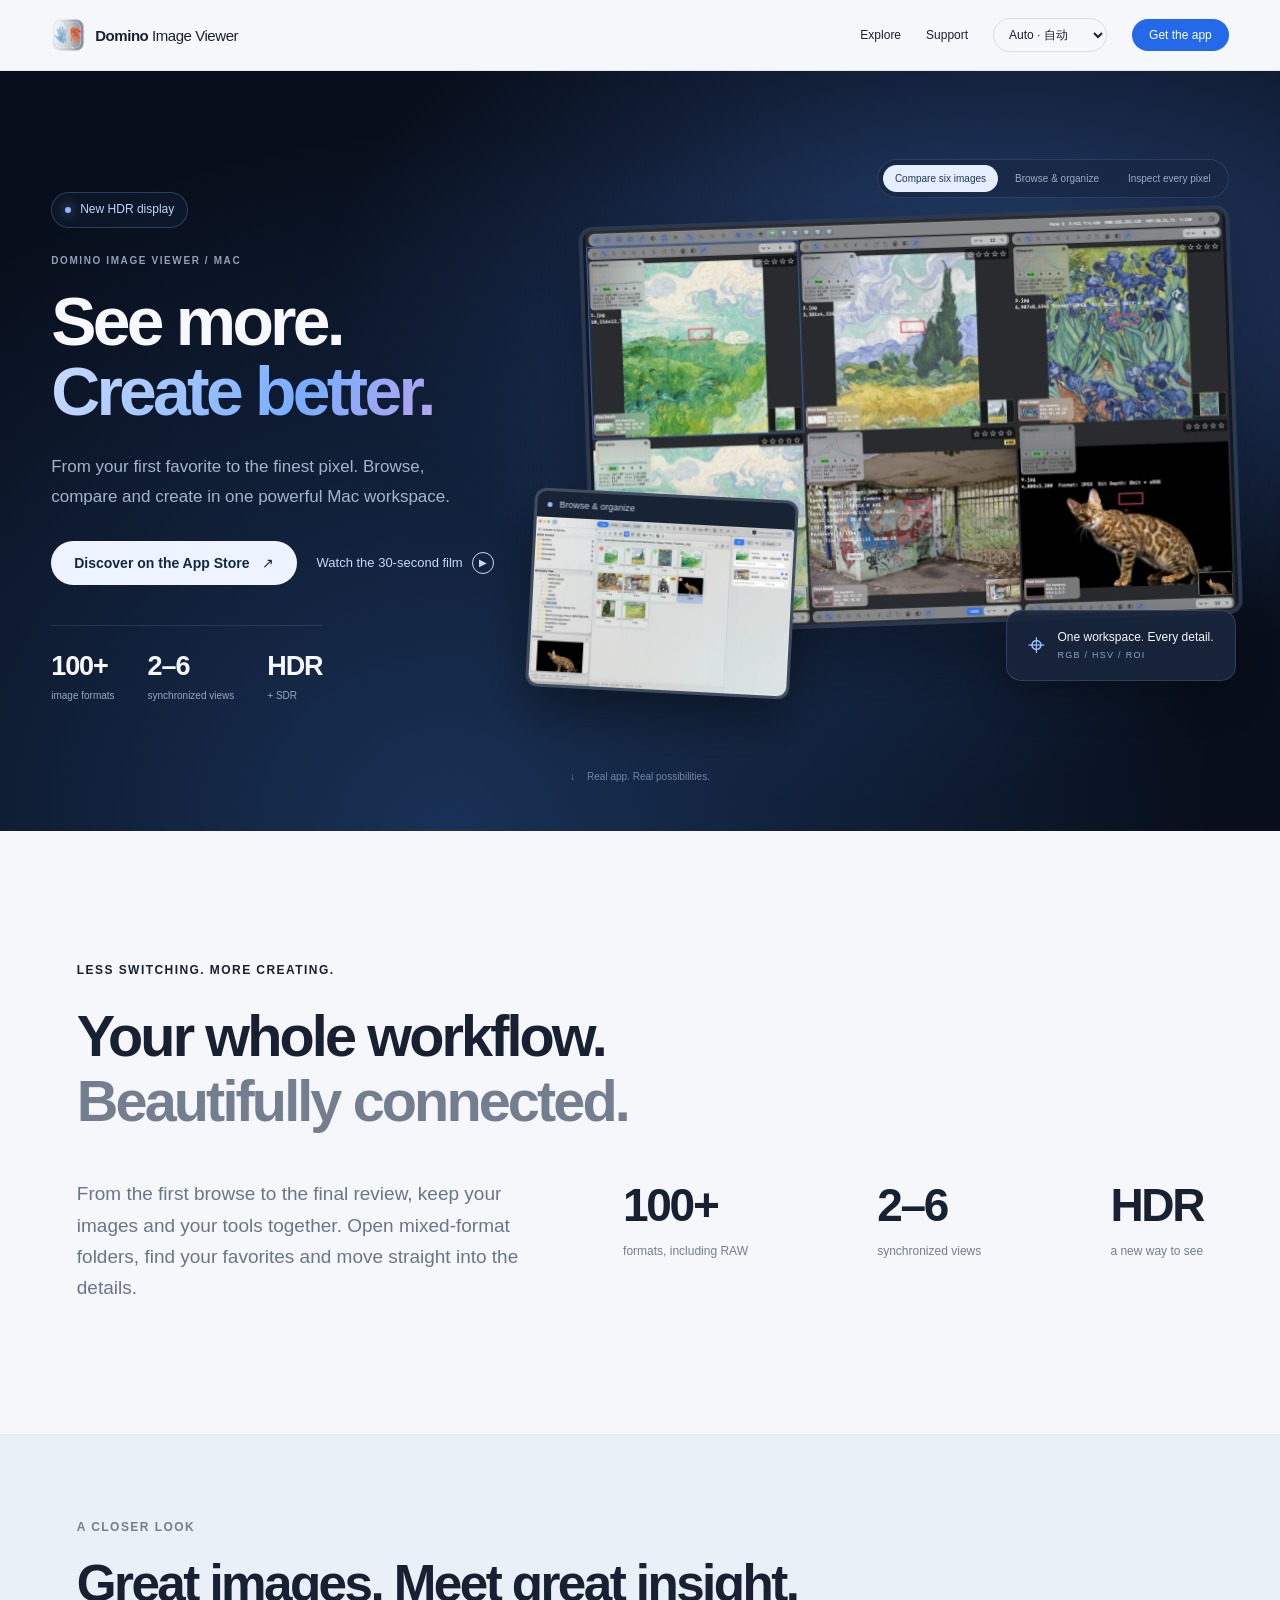
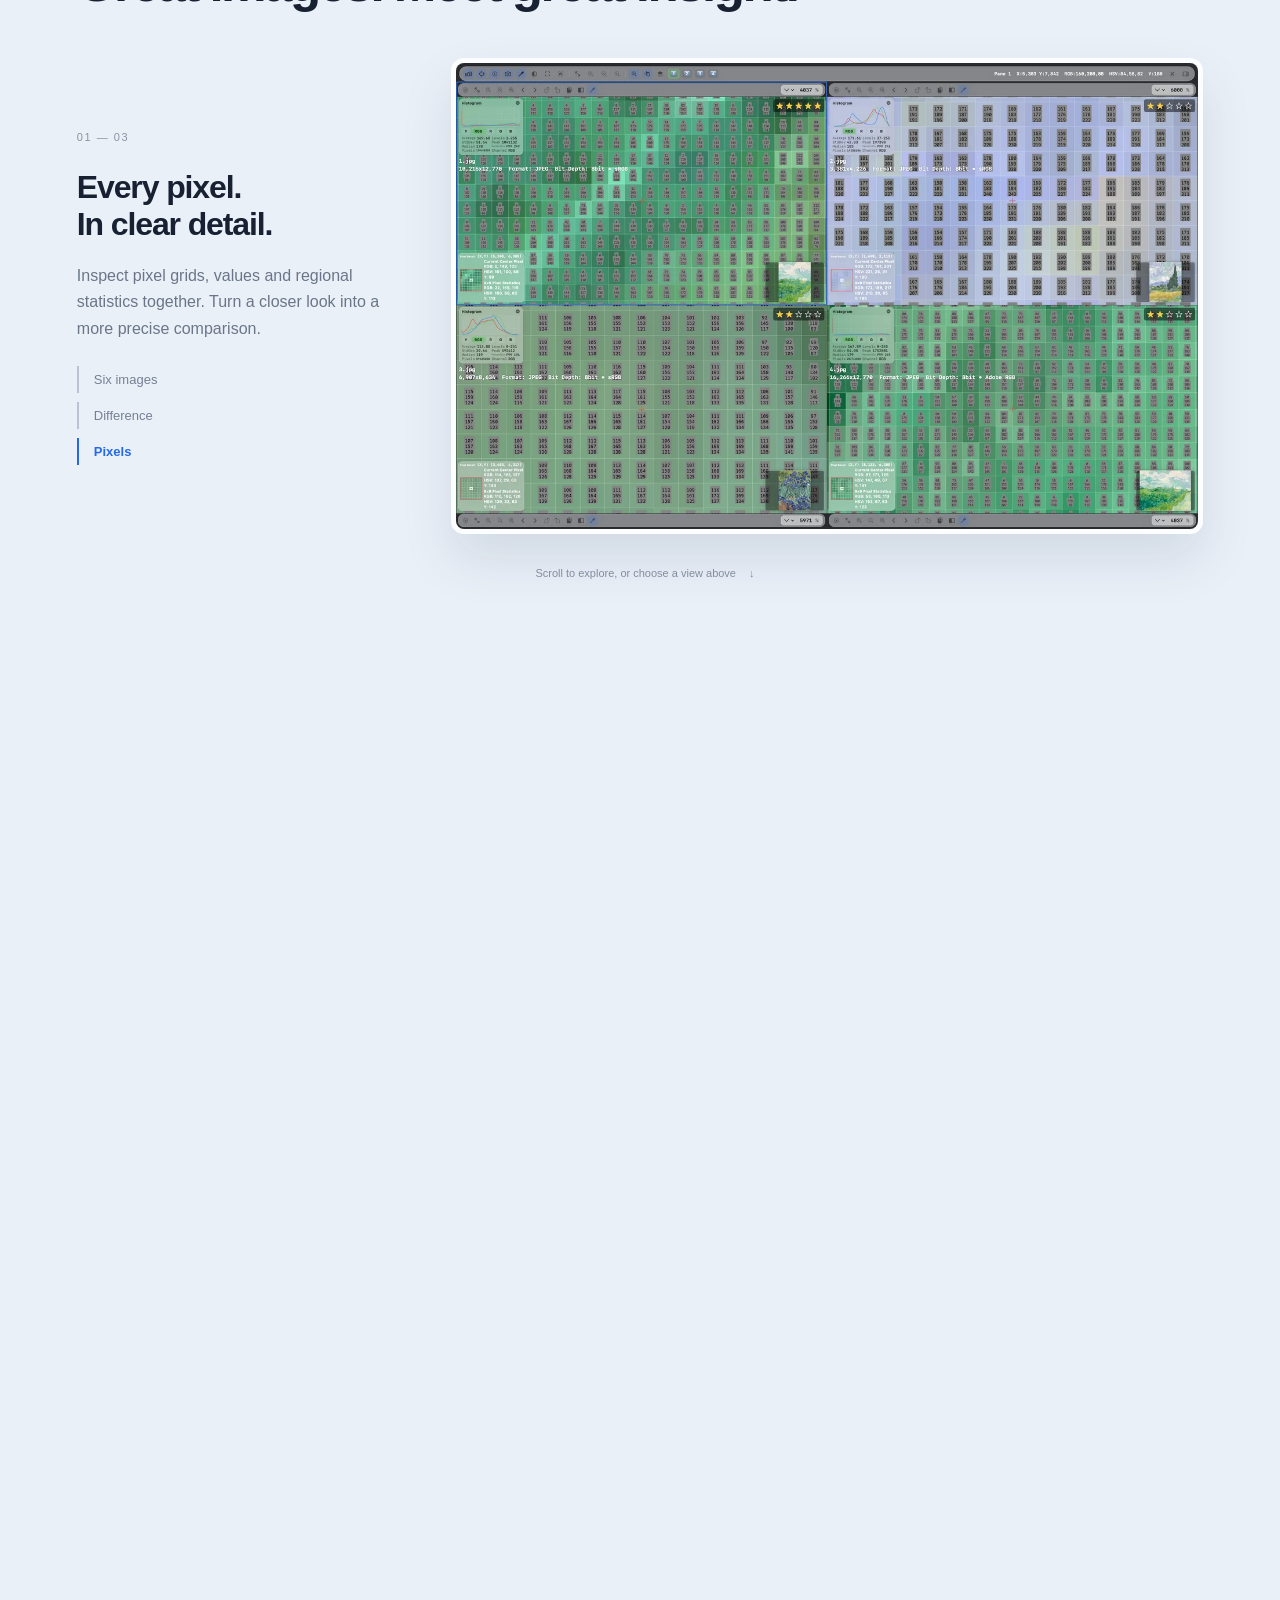
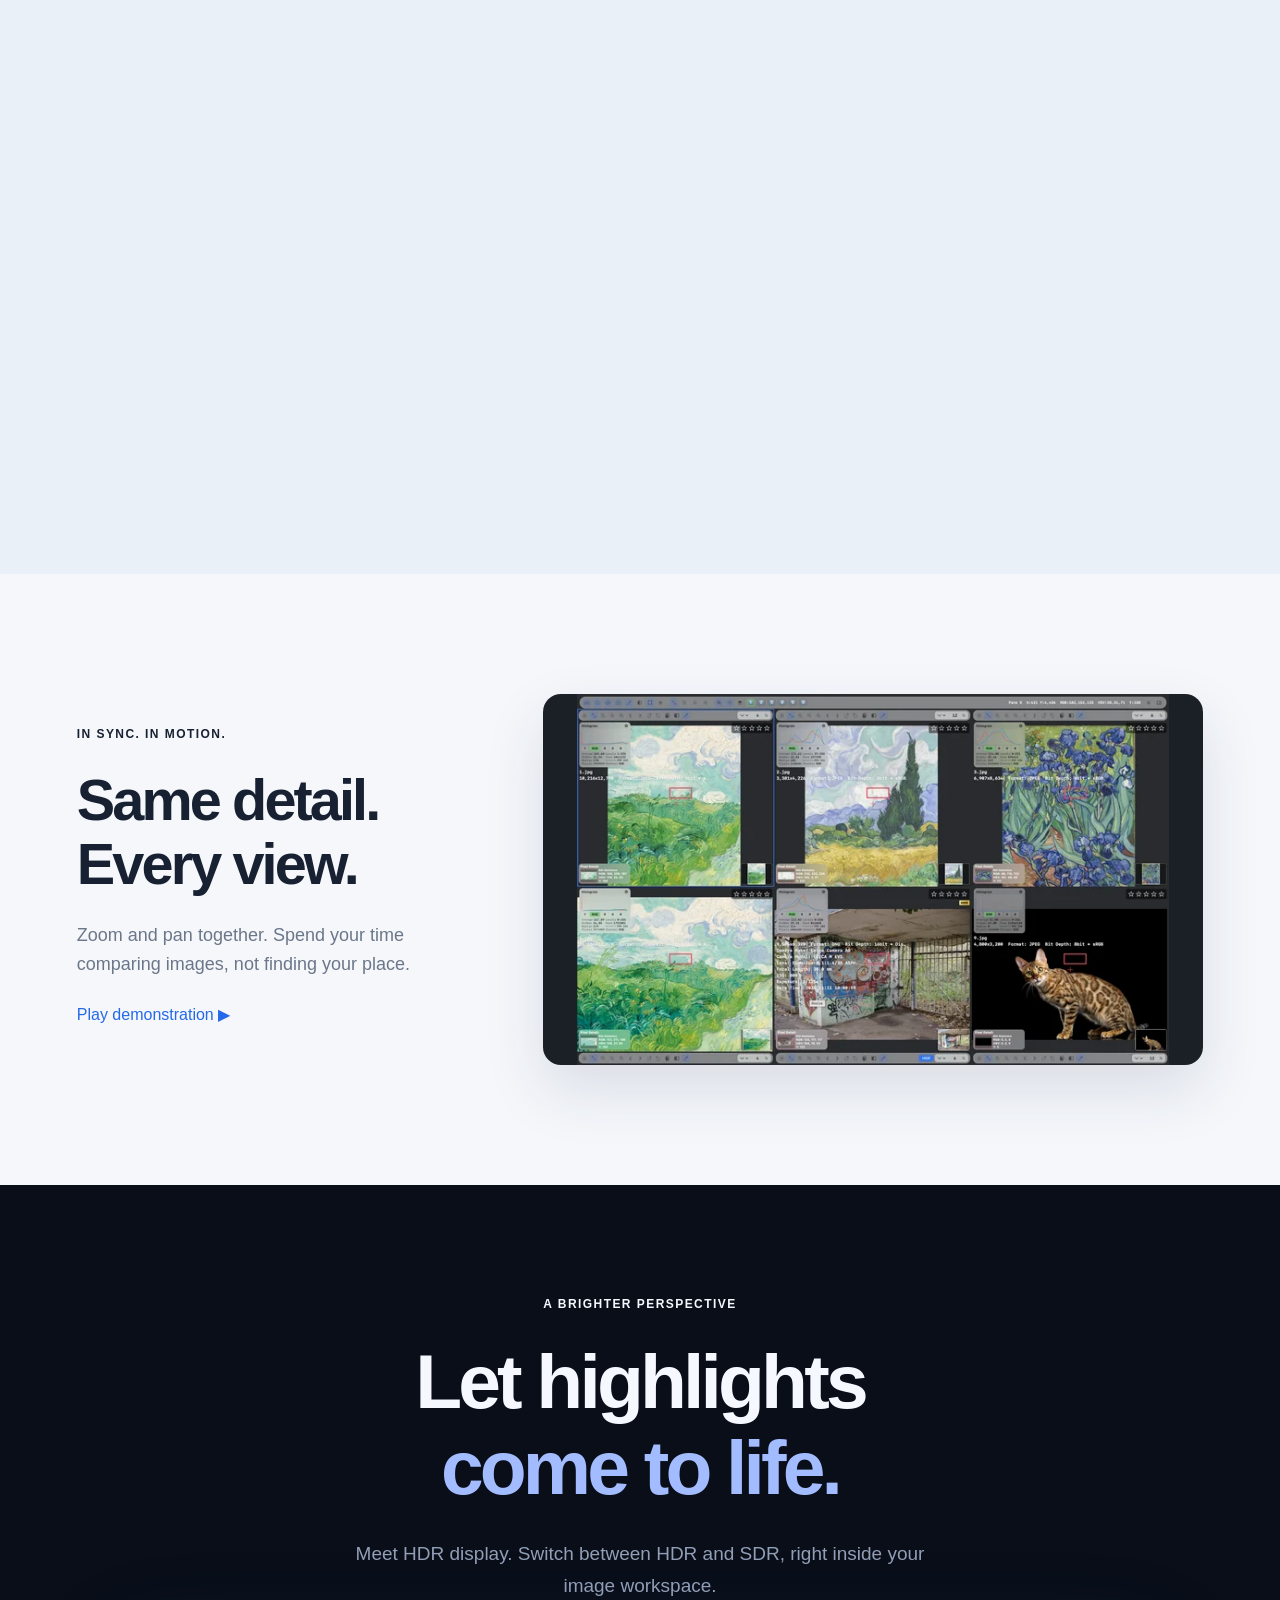
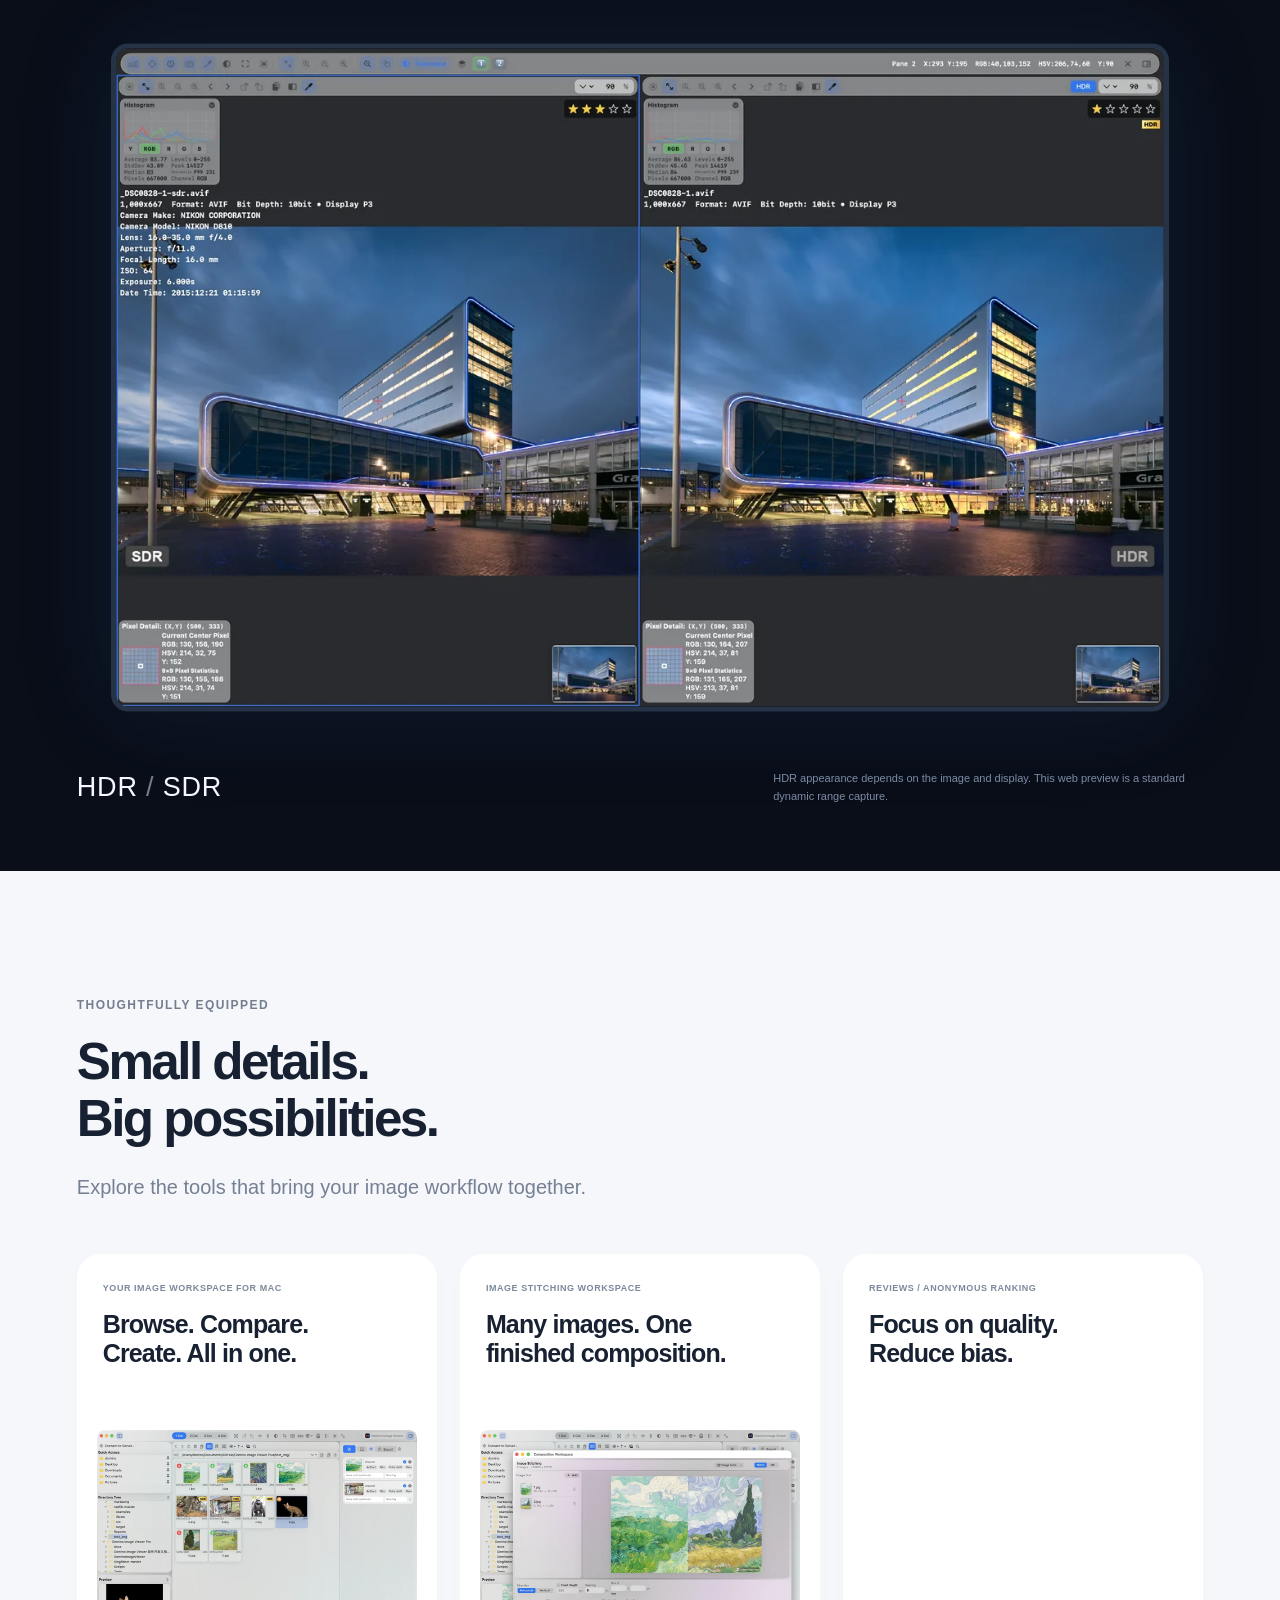
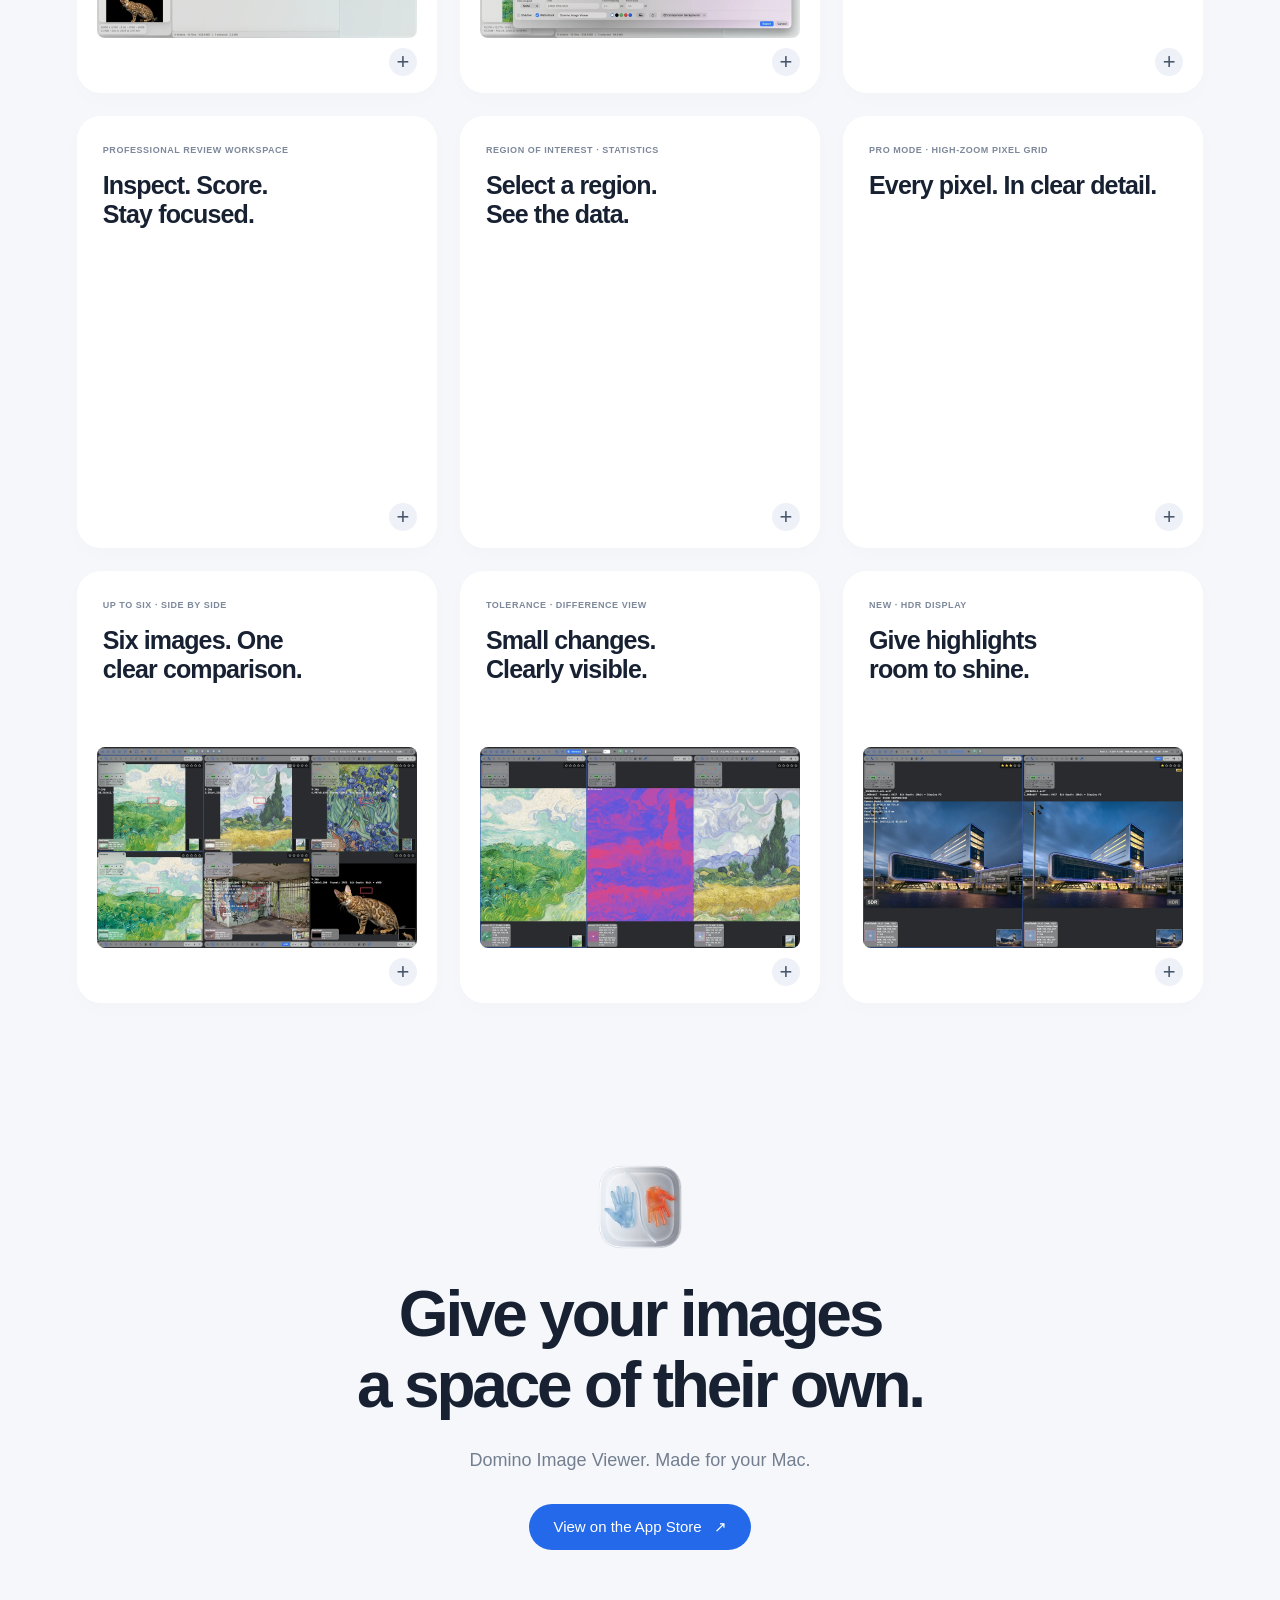
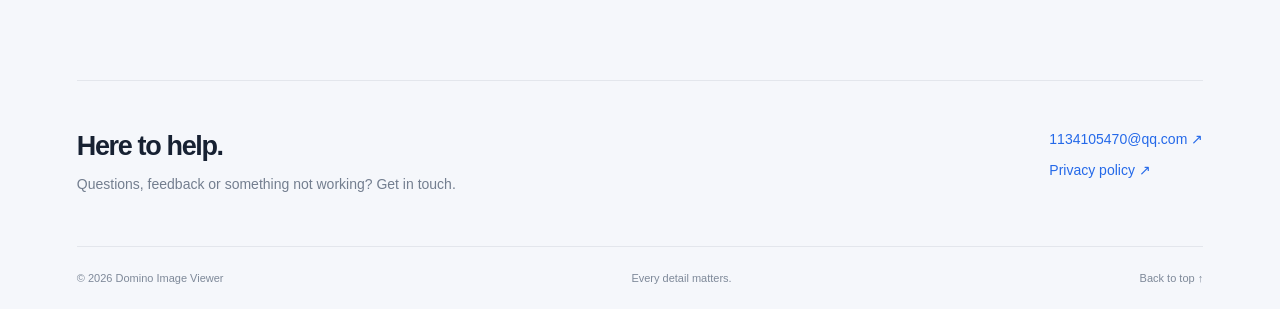
==== commit 60f7c6fd: "v2.1" ====
--- a/index.html
+++ b/index.html
@@ -1 +1 @@
-<!doctype html><html lang="en"><head><meta charset="utf-8"><meta name="viewport" content="width=device-width,initial-scale=1"><meta name="theme-color" content="#f5f7fb"><meta name="description" content="Browse, compare and create with Domino Image Viewer for Mac. HDR, six-image comparison, pixel inspection and professional reviews."><link rel="canonical" href="https://kowanfkina.github.io/"><meta property="og:title" content="Domino Image Viewer — Every detail matters."><meta property="og:description" content="One focused image workspace for Mac. Browse, compare, inspect and create."><meta property="og:image" content="https://kowanfkina.github.io/assets/product/4-en-1280.webp"><title>Domino Image Viewer — Every detail matters.</title><link rel="icon" href="assets/product/icon.webp"><script src="language.js"></script><link rel="stylesheet" href="styles.css"><script src="locale-data.js" defer></script><script src="app.js" defer></script></head><body><a class="skip" href="#main"><span class="en">Skip to content</span><span class="zh">跳转到正文</span><span class="ja">本文へスキップ</span><span class="es">Saltar al contenido</span></a><header class="nav"><div class="nav-inner"><a class="brand" href="#"><img src="assets/product/icon.webp" width="34" height="34" alt=""><span>Domino <b>Image Viewer</b></span></a><nav aria-label="Main"><a href="#compare"><span class="en">Explore</span><span class="zh">探索功能</span><span class="ja">機能</span><span class="es">Funciones</span></a><a href="#contact"><span class="en">Support</span><span class="zh">支持</span><span class="ja">サポート</span><span class="es">Soporte</span></a><select id="language" aria-label="Language / 语言 / 言語 / Idioma"><option value="auto">Auto · 自动</option><option value="zh">简体中文</option><option value="en">English</option><option value="ja">日本語</option><option value="es">Español</option></select><a class="button small" href="https://apps.apple.com/app/id6760245734"><span class="en">Get the app</span><span class="zh">获取 App</span><span class="ja">入手する</span><span class="es">Obtener</span></a></nav></div><div class="reading-progress"></div></header><main id="main"><section class="hero hero-v2" id="overview"><div class="hero-layout"><div class="hero-copy"><p class="hero-announcement"><i></i><span class="en">New HDR display</span><span class="zh">全新 HDR 显示</span><span class="ja">新しい HDR 表示</span><span class="es">Nueva visualización HDR</span></p><p class="eyebrow">DOMINO IMAGE VIEWER / MAC</p><h1><span class="en">See more.<br><em>Create better.</em></span><span class="zh">不止看图。<br><em>看见更多可能。</em></span><span class="ja">もっと見える。<br><em>もっと、つくれる。</em></span><span class="es">Mira más.<br><em>Crea mejor.</em></span></h1><p class="lead"><span class="en">From your first favorite to the finest pixel. Browse, compare and create in one powerful Mac workspace.</span><span class="zh">从心仪的一张，到精细的每个像素。浏览、对比与创作，在一个专业 Mac 工作空间里完成。</span><span class="ja">お気に入りの一枚から、繊細なピクセルまで。閲覧、比較、制作を、ひとつの Mac ワークスペースで。</span><span class="es">De tu foto favorita al detalle de cada píxel. Explora, compara y crea en un solo espacio para Mac.</span></p><div class="actions"><a class="button" href="https://apps.apple.com/app/id6760245734"><span class="en">Discover on the App Store</span><span class="zh">前往 App Store</span><span class="ja">App Store で見る</span><span class="es">Ver en el App Store</span> ↗</a><a class="text-link" href="assets/product/film-en.mp4" data-film><span class="en">Watch the 30-second film</span><span class="zh">观看 30 秒演示</span><span class="ja">30 秒のデモを見る</span><span class="es">Ver el vídeo de 30 segundos</span> <span class="play-icon">▶</span></a></div><div class="hero-specs"><div><strong>100+</strong><span><span class="en">image formats</span><span class="zh">种图片格式</span><span class="ja">画像形式</span><span class="es">formatos de imagen</span></span></div><div><strong>2–6</strong><span><span class="en">synchronized views</span><span class="zh">图同步对比</span><span class="ja">画像を同期比較</span><span class="es">vistas sincronizadas</span></span></div><div><strong>HDR</strong><span>+ SDR</span></div></div></div><div class="hero-stage" data-parallax="hero"><div class="hero-aura"></div><div class="hero-window"><img data-image="1" src="assets/product/1-en-1280.webp" srcset="assets/product/1-en-640.webp 640w, assets/product/1-en-1280.webp 1280w, assets/product/1-en-1920.webp 1920w" sizes="(max-width: 700px) 94vw, 85vw" alt="Multi-image comparison workspace" width="1920" height="1205" loading="eager" decoding="async" fetchpriority=high style="aspect-ratio:3600 / 2260"></div><div class="hero-mini"><div class="mini-title"><i></i><span class="en">Browse & organize</span><span class="zh">浏览与整理</span><span class="ja">閲覧・整理</span><span class="es">Explorar y organizar</span></div><img data-image="4" src="assets/product/4-en-1280.webp" srcset="assets/product/4-en-640.webp 640w, assets/product/4-en-1280.webp 1280w, assets/product/4-en-1920.webp 1920w" sizes="(max-width: 700px) 94vw, 85vw" alt="Domino image browser, ratings and file tray" width="1920" height="1242" loading="eager" decoding="async" fetchpriority=high style="aspect-ratio:2572 / 1664"></div><div class="hero-detail-badge"><span class="crosshair">⌖</span><div><strong><span class="en">One workspace. Every detail.</span><span class="zh">一个工作空间。每一处细节。</span><span class="ja">ひとつの空間に、すべての細部を。</span><span class="es">Un espacio. Todos los detalles.</span></strong><small>RGB / HSV / ROI</small></div></div><div class="hero-view-switch" role="group" aria-label="Product preview"><button type="button" data-hero-view="1" aria-pressed="true"><span class="en">Compare six images</span><span class="zh">六图同屏</span><span class="ja">6 枚を比較</span><span class="es">Comparar seis imágenes</span></button><button type="button" data-hero-view="4" aria-pressed="false"><span class="en">Browse & organize</span><span class="zh">浏览与整理</span><span class="ja">閲覧・整理</span><span class="es">Explorar y organizar</span></button><button type="button" data-hero-view="9" aria-pressed="false"><span class="en">Inspect every pixel</span><span class="zh">像素检视</span><span class="ja">ピクセルを確認</span><span class="es">Inspeccionar píxeles</span></button></div></div></div><p class="hero-foot"><span>↓</span><span class="en">Real app. Real possibilities.</span><span class="zh">真实应用界面，让可能性看得见。</span><span class="ja">実際のアプリ画面。広がる可能性。</span><span class="es">La app real. Posibilidades reales.</span><span class="media-locale-note"> · <span class="en">English interface demonstration</span><span class="zh">英文界面演示</span><span class="ja">英語インターフェースのデモ</span><span class="es">Demostración con interfaz en inglés</span></span></p></section><section class="intro wrap" data-reveal><p class="eyebrow"><span class="en">LESS SWITCHING. MORE CREATING.</span><span class="zh">少些切换，多些创作。</span><span class="ja">切り替えを減らして、制作に集中。</span><span class="es">MENOS CAMBIOS. MÁS CREACIÓN.</span></p><h2><span class="en">Your whole workflow.<br><span class="muted">Beautifully connected.</span></span><span class="zh">完整工作流。<br><span class="muted">自然连在一起。</span></span><span class="ja">ワークフロー全体を。<br><span class="muted">ひとつにつなぐ。</span></span><span class="es">Todo tu flujo de trabajo.<br><span class="muted">Perfectamente conectado.</span></span></h2><div class="intro-grid"><p><span class="en">From the first browse to the final review, keep your images and your tools together. Open mixed-format folders, find your favorites and move straight into the details.</span><span class="zh">从打开文件夹到完成最终评审，让图片与工具始终在一起。浏览多种格式，挑出心仪作品，随即深入细节。</span><span class="ja">最初の閲覧から最後のレビューまで、画像とツールをひとつに。さまざまな形式の画像からお気に入りを選び、そのまま細部の確認へ進めます。</span><span class="es">Desde la primera exploración hasta la revisión final, reúne imágenes y herramientas. Abre carpetas con distintos formatos, elige tus favoritas y examina los detalles.</span></p><div class="facts"><div><strong>100+</strong><span><span class="en">formats, including RAW</span><span class="zh">种格式，覆盖 RAW</span><span class="ja">RAW を含む形式</span><span class="es">formatos, incluido RAW</span></span></div><div><strong>2–6</strong><span><span class="en">synchronized views</span><span class="zh">图同步对比</span><span class="ja">画像を同期比較</span><span class="es">vistas sincronizadas</span></span></div><div><strong>HDR</strong><span><span class="en">a new way to see</span><span class="zh">全新显示模式</span><span class="ja">新しい表示体験</span><span class="es">una nueva forma de ver</span></span></div></div></div></section><section class="comparison" id="compare"><div class="compare-sticky"><div class="section-head wrap"><p class="eyebrow"><span class="en">A CLOSER LOOK</span><span class="zh">越看，越清楚。</span><span class="ja">細部まで、見えてくる。</span><span class="es">UNA MIRADA MÁS ATENTA</span></p><h2><span class="en">Great images. Meet great insight.</span><span class="zh">看见好画面。也看懂它。</span><span class="ja">美しい画像を、深く知る。</span><span class="es">Grandes imágenes. Más información.</span></h2></div><div class="comparison-shell wrap"><div class="compare-caption"><span class="chapter">01 — 03</span><h3 id="scene-title">Six images. One clear comparison.</h3><p id="scene-copy">Compare two to six images with synchronized zoom and pan.</p><div class="scene-tabs" role="tablist" aria-label="Comparison views"><button role="tab" id="tab-0" aria-controls="panel-0" aria-selected="true" tabindex="0" data-scene="0"><span class="en">Six images</span><span class="zh">六图同屏</span><span class="ja">6 枚比較</span><span class="es">Seis imágenes</span></button><button role="tab" id="tab-1" aria-controls="panel-1" aria-selected="false" tabindex="-1" data-scene="1"><span class="en">Difference</span><span class="zh">容差对比</span><span class="ja">差分</span><span class="es">Diferencias</span></button><button role="tab" id="tab-2" aria-controls="panel-2" aria-selected="false" tabindex="-1" data-scene="2"><span class="en">Pixels</span><span class="zh">像素网格</span><span class="ja">ピクセル</span><span class="es">Píxeles</span></button></div></div><div class="compare-screens"><div class="screen active" id="panel-0" role="tabpanel" aria-labelledby="tab-0" ><img data-image="1" src="assets/product/1-en-1280.webp" srcset="assets/product/1-en-640.webp 640w, assets/product/1-en-1280.webp 1280w, assets/product/1-en-1920.webp 1920w" sizes="(max-width: 700px) 94vw, 85vw" alt="Multi-image comparison workspace" width="1920" height="1205" loading="lazy" decoding="async"  style="aspect-ratio:3600 / 2260"></div><div class="screen " id="panel-1" role="tabpanel" aria-labelledby="tab-1" hidden><img data-image="2" src="assets/product/2-en-1280.webp" srcset="assets/product/2-en-640.webp 640w, assets/product/2-en-1280.webp 1280w, assets/product/2-en-1920.webp 1920w" sizes="(max-width: 700px) 94vw, 85vw" alt="Original A / Difference / Original B" width="1920" height="1205" loading="lazy" decoding="async"  style="aspect-ratio:3600 / 2260"></div><div class="screen " id="panel-2" role="tabpanel" aria-labelledby="tab-2" hidden><img data-image="9" src="assets/product/9-en-1280.webp" srcset="assets/product/9-en-640.webp 640w, assets/product/9-en-1280.webp 1280w, assets/product/9-en-1920.webp 1920w" sizes="(max-width: 700px) 94vw, 85vw" alt="High-zoom pixel grid comparison" width="1920" height="1205" loading="lazy" decoding="async"  style="aspect-ratio:3600 / 2260"></div></div></div><div class="scroll-hint"><span class="en">Scroll to explore, or choose a view above</span><span class="zh">向下滚动探索，或点击切换视图</span><span class="ja">スクロール、または上の表示を選択</span><span class="es">Desplázate o elige una vista arriba</span> <span>↓</span></div></div></section><section class="motion-section wrap" data-reveal><div class="motion-copy"><p class="eyebrow"><span class="en">IN SYNC. IN MOTION.</span><span class="zh">同步，才更从容。</span><span class="ja">動きも、視点も、ひとつに。</span><span class="es">EN MOVIMIENTO. EN SINTONÍA.</span></p><h2><span class="en">Same detail.<br>Every view.</span><span class="zh">同一处细节。<br>每一张，都看清。</span><span class="ja">同じ細部を。<br>すべての画像で。</span><span class="es">El mismo detalle.<br>En cada vista.</span></h2><p><span class="en">Zoom and pan together. Spend your time comparing images, not finding your place.</span><span class="zh">同步缩放与平移。把时间留给观察，不必在不同图片间反复定位。</span><span class="ja">ズームと移動を同期。位置合わせの手間を減らし、画像の比較に集中できます。</span><span class="es">Sincroniza el zoom y el desplazamiento. Dedica tu tiempo a comparar imágenes, sin tener que buscar la misma zona.</span></p><button class="text-link" id="loop-toggle" type="button" aria-pressed="false"><span class="en">Play demonstration ▶</span><span class="zh">播放操作演示 ▶</span><span class="ja">デモを再生 ▶</span><span class="es">Reproducir demostración ▶</span></button></div><div class="loop-frame"><video id="compare-loop" muted loop playsinline preload="none" poster="assets/product/1-en-640.webp" aria-label="Synchronized image comparison demonstration"></video></div></section><section class="hdr" id="hdr"><div class="wrap"><div class="hdr-heading" data-reveal><p class="eyebrow"><span class="en">A BRIGHTER PERSPECTIVE</span><span class="zh">换个视角，看见更多。</span><span class="ja">明るさの、その先へ。</span><span class="es">UNA PERSPECTIVA MÁS LUMINOSA</span></p><h2><span class="en">Let highlights<br><em>come to life.</em></span><span class="zh">让高光，<br><em>更有层次。</em></span><span class="ja">ハイライトに、<br><em>もっと表情を。</em></span><span class="es">Da vida<br><em>a las altas luces.</em></span></h2><p><span class="en">Meet HDR display. Switch between HDR and SDR, right inside your image workspace.</span><span class="zh">全新 HDR 显示。在熟悉的工作空间里，自由切换 HDR 与 SDR。</span><span class="ja">新しい HDR 表示。いつものワークスペースで、HDR と SDR を切り替えられます。</span><span class="es">Descubre la visualización HDR. Alterna entre HDR y SDR sin salir de tu espacio de trabajo.</span></p></div><div class="hdr-frame" data-parallax="hdr"><img data-image="3" src="assets/product/3-en-1280.webp" srcset="assets/product/3-en-640.webp 640w, assets/product/3-en-1280.webp 1280w, assets/product/3-en-1920.webp 1920w" sizes="(max-width: 700px) 94vw, 85vw" alt="HDR and SDR display comparison" width="1920" height="1205" loading="lazy" decoding="async"  style="aspect-ratio:3600 / 2260"></div><div class="hdr-bottom"><span>HDR <span class="muted">/</span> SDR</span><p><span class="en">HDR appearance depends on the image and display. This web preview is a standard dynamic range capture.</span><span class="zh">HDR 效果取决于源图像与显示设备。本页使用标准动态范围截图。</span><span class="ja">HDR の見え方は画像とディスプレイによって異なります。このページでは SDR の画面キャプチャを使用しています。</span><span class="es">El aspecto HDR depende de la imagen y la pantalla. Esta vista web utiliza una captura en rango dinámico estándar.</span></p></div></div></section><section class="toolbox wrap" id="highlights"><div class="section-head" data-reveal><p class="eyebrow"><span class="en">THOUGHTFULLY EQUIPPED</span><span class="zh">工具齐备，灵感就位。</span><span class="ja">制作に必要なものを、手元に。</span><span class="es">HERRAMIENTAS BIEN PENSADAS</span></p><h2><span class="en">Small details.<br>Big possibilities.</span><span class="zh">细节到位。<br>创作，自有空间。</span><span class="ja">細部へのこだわり。<br>広がる可能性。</span><span class="es">Pequeños detalles.<br>Grandes posibilidades.</span></h2><p><span class="en">Explore the tools that bring your image workflow together.</span><span class="zh">探索让图像工作流更完整的每一个工具。</span><span class="ja">画像のワークフローをつなぐツールをご覧ください。</span><span class="es">Descubre las herramientas que conectan tu flujo de trabajo.</span></p></div><div class="feature-grid"><article class="feature-card" data-reveal><a href="#detail-4" class="feature-open" data-detail="4"><div class="card-copy"><p class="eyebrow"><span class="en">YOUR IMAGE WORKSPACE FOR MAC</span><span class="zh">你的 Mac 图像工作空间</span><span class="ja">MAC の画像ワークスペース</span><span class="es">TU ESPACIO DE IMÁGENES PARA MAC</span></p><h3><span class="en">Browse. Compare. Create. All in one.</span><span class="zh">看图、选图、比较、创作。一站完成。</span><span class="ja">見る。比べる。つくる。ひとつの場所で。</span><span class="es">Explora. Compara. Crea. Todo en uno.</span></h3></div><div class="card-image"><img data-image="4" src="assets/product/4-en-1280.webp" srcset="assets/product/4-en-640.webp 640w, assets/product/4-en-1280.webp 1280w, assets/product/4-en-1920.webp 1920w" sizes="(max-width: 700px) 94vw, 85vw" alt="Image browser, ratings, and file tray" width="1920" height="1242" loading="lazy" decoding="async"  style="aspect-ratio:2572 / 1664"></div><span class="plus" aria-hidden="true">+</span><span class="sr-only"><span class="en">Explore feature</span><span class="zh">查看功能详情</span><span class="ja">機能の詳細を見る</span><span class="es">Explorar la función</span></span></a></article><article class="feature-card" data-reveal><a href="#detail-5" class="feature-open" data-detail="5"><div class="card-copy"><p class="eyebrow"><span class="en">IMAGE STITCHING WORKSPACE</span><span class="zh">图片拼接工作台</span><span class="ja">画像結合ワークスペース</span><span class="es">COMPOSICIÓN DE IMÁGENES</span></p><h3><span class="en">Many images. One finished composition.</span><span class="zh">把多张精彩，拼成一张。</span><span class="ja">複数の画像を、ひとつの作品に。</span><span class="es">Varias imágenes. Una composición.</span></h3></div><div class="card-image"><img data-image="5" src="assets/product/5-en-1280.webp" srcset="assets/product/5-en-640.webp 640w, assets/product/5-en-1280.webp 1280w, assets/product/5-en-1920.webp 1920w" sizes="(max-width: 700px) 94vw, 85vw" alt="Stitching controls and live preview" width="1920" height="1242" loading="lazy" decoding="async"  style="aspect-ratio:2572 / 1664"></div><span class="plus" aria-hidden="true">+</span><span class="sr-only"><span class="en">Explore feature</span><span class="zh">查看功能详情</span><span class="ja">機能の詳細を見る</span><span class="es">Explorar la función</span></span></a></article><article class="feature-card" data-reveal><a href="#detail-6" class="feature-open" data-detail="6"><div class="card-copy"><p class="eyebrow"><span class="en">REVIEWS / ANONYMOUS RANKING</span><span class="zh">评审模式 / 匿名天梯</span><span class="ja">レビュー / 匿名ランキング</span><span class="es">REVISIÓN / CLASIFICACIÓN ANÓNIMA</span></p><h3><span class="en">Focus on quality. Reduce bias.</span><span class="zh">专注画质，减少偏见。</span><span class="ja">画質に集中。先入観を減らす。</span><span class="es">Céntrate en la calidad. Reduce sesgos.</span></h3></div><div class="card-image"><img data-image="6" src="assets/product/6-en-1280.webp" srcset="assets/product/6-en-640.webp 640w, assets/product/6-en-1280.webp 1280w, assets/product/6-en-1920.webp 1920w" sizes="(max-width: 700px) 94vw, 85vw" alt="Evaluation projects and source pairing" width="1920" height="1242" loading="lazy" decoding="async"  style="aspect-ratio:2572 / 1664"></div><span class="plus" aria-hidden="true">+</span><span class="sr-only"><span class="en">Explore feature</span><span class="zh">查看功能详情</span><span class="ja">機能の詳細を見る</span><span class="es">Explorar la función</span></span></a></article><article class="feature-card" data-reveal><a href="#detail-7" class="feature-open" data-detail="7"><div class="card-copy"><p class="eyebrow"><span class="en">PROFESSIONAL REVIEW WORKSPACE</span><span class="zh">专业评审工作界面</span><span class="ja">プロフェッショナルなレビュー</span><span class="es">ESPACIO DE REVISIÓN PROFESIONAL</span></p><h3><span class="en">Inspect. Score. Stay focused.</span><span class="zh">边看边评，判断有据。</span><span class="ja">見ながら評価。判断を記録。</span><span class="es">Inspecciona. Puntúa. Concéntrate.</span></h3></div><div class="card-image"><img data-image="7" src="assets/product/7-en-1280.webp" srcset="assets/product/7-en-640.webp 640w, assets/product/7-en-1280.webp 1280w, assets/product/7-en-1920.webp 1920w" sizes="(max-width: 700px) 94vw, 85vw" alt="Image comparison and scoring console" width="1920" height="1205" loading="lazy" decoding="async"  style="aspect-ratio:3600 / 2260"></div><span class="plus" aria-hidden="true">+</span><span class="sr-only"><span class="en">Explore feature</span><span class="zh">查看功能详情</span><span class="ja">機能の詳細を見る</span><span class="es">Explorar la función</span></span></a></article><article class="feature-card" data-reveal><a href="#detail-8" class="feature-open" data-detail="8"><div class="card-copy"><p class="eyebrow"><span class="en">REGION OF INTEREST · STATISTICS</span><span class="zh">任意区域 · 图像统计</span><span class="ja">選択領域の統計</span><span class="es">ESTADÍSTICAS POR REGIÓN</span></p><h3><span class="en">Select a region. See the data.</span><span class="zh">选中一处，读懂细节。</span><span class="ja">領域を選んで、データを読む。</span><span class="es">Selecciona una región. Consulta los datos.</span></h3></div><div class="card-image"><img data-image="8" src="assets/product/8-en-1280.webp" srcset="assets/product/8-en-640.webp 640w, assets/product/8-en-1280.webp 1280w, assets/product/8-en-1920.webp 1920w" sizes="(max-width: 700px) 94vw, 85vw" alt="Multi-image region selection and statistics" width="1920" height="1205" loading="lazy" decoding="async"  style="aspect-ratio:3600 / 2260"></div><span class="plus" aria-hidden="true">+</span><span class="sr-only"><span class="en">Explore feature</span><span class="zh">查看功能详情</span><span class="ja">機能の詳細を見る</span><span class="es">Explorar la función</span></span></a></article><article class="feature-card" data-reveal><a href="#detail-9" class="feature-open" data-detail="9"><div class="card-copy"><p class="eyebrow"><span class="en">PRO MODE · HIGH-ZOOM PIXEL GRID</span><span class="zh">专业模式 · 高倍率像素网格</span><span class="ja">プロモード / ピクセルグリッド</span><span class="es">MODO PRO / CUADRÍCULA DE PÍXELES</span></p><h3><span class="en">Every pixel. In clear detail.</span><span class="zh">放大到像素，细节有数。</span><span class="ja">ピクセルひとつまで、くっきり。</span><span class="es">Cada píxel. Con todo detalle.</span></h3></div><div class="card-image"><img data-image="9" src="assets/product/9-en-1280.webp" srcset="assets/product/9-en-640.webp 640w, assets/product/9-en-1280.webp 1280w, assets/product/9-en-1920.webp 1920w" sizes="(max-width: 700px) 94vw, 85vw" alt="High-zoom pixel grid comparison" width="1920" height="1205" loading="lazy" decoding="async"  style="aspect-ratio:3600 / 2260"></div><span class="plus" aria-hidden="true">+</span><span class="sr-only"><span class="en">Explore feature</span><span class="zh">查看功能详情</span><span class="ja">機能の詳細を見る</span><span class="es">Explorar la función</span></span></a></article><article class="feature-card" data-reveal><a href="#detail-1" class="feature-open" data-detail="1"><div class="card-copy"><p class="eyebrow"><span class="en">UP TO SIX · SIDE BY SIDE</span><span class="zh">最多六图 · 同步对比</span><span class="ja">最大6枚の同期比較</span><span class="es">HASTA SEIS IMÁGENES</span></p><h3><span class="en">Six images. One clear comparison.</span><span class="zh">六张同屏。差别，一眼见。</span><span class="ja">6 枚を並べて。違いをひと目で。</span><span class="es">Seis imágenes. Una comparación clara.</span></h3></div><div class="card-image"><img data-image="1" src="assets/product/1-en-1280.webp" srcset="assets/product/1-en-640.webp 640w, assets/product/1-en-1280.webp 1280w, assets/product/1-en-1920.webp 1920w" sizes="(max-width: 700px) 94vw, 85vw" alt="Multi-image comparison workspace" width="1920" height="1205" loading="lazy" decoding="async"  style="aspect-ratio:3600 / 2260"></div><span class="plus" aria-hidden="true">+</span><span class="sr-only"><span class="en">Explore feature</span><span class="zh">查看功能详情</span><span class="ja">機能の詳細を見る</span><span class="es">Explorar la función</span></span></a></article><article class="feature-card" data-reveal><a href="#detail-2" class="feature-open" data-detail="2"><div class="card-copy"><p class="eyebrow"><span class="en">TOLERANCE · DIFFERENCE VIEW</span><span class="zh">两图容差 · 精准对比</span><span class="ja">許容値で差分を比較</span><span class="es">TOLERANCIA Y DIFERENCIAS</span></p><h3><span class="en">Small changes. Clearly visible.</span><span class="zh">细微差异，清晰呈现。</span><span class="ja">わずかな違いも、はっきりと。</span><span class="es">Pequeños cambios. Claramente visibles.</span></h3></div><div class="card-image"><img data-image="2" src="assets/product/2-en-1280.webp" srcset="assets/product/2-en-640.webp 640w, assets/product/2-en-1280.webp 1280w, assets/product/2-en-1920.webp 1920w" sizes="(max-width: 700px) 94vw, 85vw" alt="Original A / Difference / Original B" width="1920" height="1205" loading="lazy" decoding="async"  style="aspect-ratio:3600 / 2260"></div><span class="plus" aria-hidden="true">+</span><span class="sr-only"><span class="en">Explore feature</span><span class="zh">查看功能详情</span><span class="ja">機能の詳細を見る</span><span class="es">Explorar la función</span></span></a></article><article class="feature-card" data-reveal><a href="#detail-3" class="feature-open" data-detail="3"><div class="card-copy"><p class="eyebrow"><span class="en">NEW · HDR DISPLAY</span><span class="zh">全新 HDR 显示</span><span class="ja">新しい HDR 表示</span><span class="es">NUEVA VISUALIZACIÓN HDR</span></p><h3><span class="en">Give highlights room to shine.</span><span class="zh">让高光，更有层次。</span><span class="ja">ハイライトに、もっと表情を。</span><span class="es">Da vida a las altas luces.</span></h3></div><div class="card-image"><img data-image="3" src="assets/product/3-en-1280.webp" srcset="assets/product/3-en-640.webp 640w, assets/product/3-en-1280.webp 1280w, assets/product/3-en-1920.webp 1920w" sizes="(max-width: 700px) 94vw, 85vw" alt="HDR / SDR display comparison" width="1920" height="1205" loading="lazy" decoding="async"  style="aspect-ratio:3600 / 2260"></div><span class="plus" aria-hidden="true">+</span><span class="sr-only"><span class="en">Explore feature</span><span class="zh">查看功能详情</span><span class="ja">機能の詳細を見る</span><span class="es">Explorar la función</span></span></a></article></div></section><section class="closing wrap" data-reveal><img src="assets/product/icon.webp" alt="" width="88" height="88" loading="lazy"><h2><span class="en">Give your images<br>a space of their own.</span><span class="zh">给你的图片，<br>一个专属工作空间。</span><span class="ja">あなたの画像に、<br>専用のワークスペースを。</span><span class="es">Dale a tus imágenes<br>su propio espacio.</span></h2><p><span class="en">Domino Image Viewer. Made for your Mac.</span><span class="zh">Domino Image Viewer。为你的 Mac 打造。</span><span class="ja">Domino Image Viewer。あなたの Mac のために。</span><span class="es">Domino Image Viewer. Hecho para tu Mac.</span></p><a class="button" href="https://apps.apple.com/app/id6760245734"><span class="en">View on the App Store</span><span class="zh">在 App Store 中查看</span><span class="ja">App Store で見る</span><span class="es">Ver en el App Store</span> ↗</a></section><section class="support wrap" id="contact"><div><h2><span class="en">Here to help.</span><span class="zh">随时为你提供帮助。</span><span class="ja">いつでも、お手伝いします。</span><span class="es">Estamos para ayudarte.</span></h2><p><span class="en">Questions, feedback or something not working? Get in touch.</span><span class="zh">使用疑问、功能建议，或遇到问题？欢迎联系。</span><span class="ja">ご質問、ご意見、不具合のご報告など、お気軽にご連絡ください。</span><span class="es">¿Dudas, sugerencias o algún problema? Ponte en contacto.</span></p></div><div><a href="mailto:1134105470@qq.com">1134105470@qq.com ↗</a><a href="https://kowanfkina.github.io/Domino-Image-Viewer-Privacy-Policy/"><span class="en">Privacy policy</span><span class="zh">隐私政策</span><span class="ja">プライバシーポリシー</span><span class="es">Política de privacidad</span> ↗</a></div></section><section class="fallback-details wrap" aria-label="Feature details"><details id="detail-1"><summary><span class="en">UP TO SIX · SIDE BY SIDE</span><span class="zh">最多六图 · 同步对比</span><span class="ja">最大6枚の同期比較</span><span class="es">HASTA SEIS IMÁGENES</span></summary><p><span class="en">Compare two to six images with synchronized zoom and pan. Keep every version focused on the same detail.</span><span class="zh">从两图到六图，把不同版本放在一起。同步缩放与平移，让目光始终落在同一处细节。</span><span class="ja">2〜6枚の画像を並べ、ズームと移動を同期。同じ位置の細部を比較できます。</span><span class="es">Compara de dos a seis imágenes con zoom y desplazamiento sincronizados para observar el mismo detalle.</span></p></details><details id="detail-2"><summary><span class="en">TOLERANCE · DIFFERENCE VIEW</span><span class="zh">两图容差 · 精准对比</span><span class="ja">許容値で差分を比較</span><span class="es">TOLERANCIA Y DIFERENCIAS</span></summary><p><span class="en">Turn differences between two images into a visual map. Adjust tolerance to focus on changes above your threshold.</span><span class="zh">把两张图片的差异转成可视化差异图。调节容差阈值，聚焦超过阈值的变化。</span><span class="ja">2枚の画像の違いを差分マップで表示。許容値を調整し、しきい値を超える変化に注目できます。</span><span class="es">Convierte las diferencias entre dos imágenes en un mapa visual. Ajusta la tolerancia para destacar los cambios que superen el umbral.</span></p></details><details id="detail-3"><summary><span class="en">NEW · HDR DISPLAY</span><span class="zh">全新 HDR 显示</span><span class="ja">新しい HDR 表示</span><span class="es">NUEVA VISUALIZACIÓN HDR</span></summary><p><span class="en">View HDR images on supported displays. Switch between HDR and SDR to inspect how each mode presents your image.</span><span class="zh">在支持的显示设备上呈现 HDR 图像。随时切换 HDR 与 SDR，查看不同显示模式下的画面。</span><span class="ja">対応ディスプレイで HDR 画像を表示。HDR と SDR を切り替え、表示モードによる違いを確認できます。</span><span class="es">Visualiza imágenes HDR en pantallas compatibles. Alterna entre HDR y SDR para examinar cada modo.</span></p></details><details id="detail-4"><summary><span class="en">YOUR IMAGE WORKSPACE FOR MAC</span><span class="zh">你的 Mac 图像工作空间</span><span class="ja">MAC の画像ワークスペース</span><span class="es">TU ESPACIO DE IMÁGENES PARA MAC</span></summary><p><span class="en">Bring image browsing, precise comparison, and everyday creative tools into one focused Mac workspace.</span><span class="zh">从日常浏览到专业检视，把图片管理、精准对比和常用创作工具，收进同一个工作空间。</span><span class="ja">画像の閲覧、精密な比較、日常の制作ツールを、Mac のひとつのワークスペースに。</span><span class="es">Reúne la exploración, la comparación precisa y las herramientas creativas en un solo espacio para Mac.</span></p></details><details id="detail-5"><summary><span class="en">IMAGE STITCHING WORKSPACE</span><span class="zh">图片拼接工作台</span><span class="ja">画像結合ワークスペース</span><span class="es">COMPOSICIÓN DE IMÁGENES</span></summary><p><span class="en">Build a layout for your portfolio, comparisons, or sharing. Arrange images, preview the result, and export in one workspace.</span><span class="zh">为作品展示、图像对照和内容分享排好版。在同一个工作台调整布局，预览结果并导出。</span><span class="ja">作品紹介、比較、共有のために画像を配置。レイアウトを調整し、プレビューして書き出せます。</span><span class="es">Prepara diseños para tu portafolio, comparaciones o publicaciones. Organiza, previsualiza y exporta en un solo lugar.</span></p></details><details id="detail-6"><summary><span class="en">REVIEWS / ANONYMOUS RANKING</span><span class="zh">评审模式 / 匿名天梯</span><span class="ja">レビュー / 匿名ランキング</span><span class="es">REVISIÓN / CLASIFICACIÓN ANÓNIMA</span></summary><p><span class="en">Score images in Review Mode or compare them with Anonymous Ranking. Turn individual decisions into saved evaluation projects.</span><span class="zh">用评审模式逐项打分，或用匿名天梯比较优劣。把一次次判断，组织成可保存的评测项目。</span><span class="ja">レビューモードで採点、または匿名ランキングで比較。判断を保存可能な評価プロジェクトにまとめられます。</span><span class="es">Puntúa imágenes o compáralas de forma anónima. Organiza tus decisiones en proyectos de evaluación guardados.</span></p></details><details id="detail-7"><summary><span class="en">PROFESSIONAL REVIEW WORKSPACE</span><span class="zh">专业评审工作界面</span><span class="ja">プロフェッショナルなレビュー</span><span class="es">ESPACIO DE REVISIÓN PROFESIONAL</span></summary><p><span class="en">Compare images side by side and record decisions in the scoring console. Keep inspection and evaluation in the same flow.</span><span class="zh">并排检视图像，在评分控制台直接记录判断。让看细节、打分与标记问题保持连贯。</span><span class="ja">画像を並べて確認し、採点コンソールで判断を記録。観察と評価をひとつの流れで進められます。</span><span class="es">Compara imágenes en paralelo y registra tus decisiones en la consola de puntuación. Revisa y evalúa sin interrumpir el flujo.</span></p></details><details id="detail-8"><summary><span class="en">REGION OF INTEREST · STATISTICS</span><span class="zh">任意区域 · 图像统计</span><span class="ja">選択領域の統計</span><span class="es">ESTADÍSTICAS POR REGIÓN</span></summary><p><span class="en">Choose any region of interest and inspect its color and luminance data alongside the image. Give visual comparisons more context.</span><span class="zh">在图像中框选你关心的区域，将局部画面与颜色、亮度数据一起检视，让比较更有依据。</span><span class="ja">注目する領域を選択し、色と輝度のデータを画像と一緒に確認。比較の手がかりが増えます。</span><span class="es">Elige una zona y examina su color y luminancia junto a la imagen para comparar con más información.</span></p></details><details id="detail-9"><summary><span class="en">PRO MODE · HIGH-ZOOM PIXEL GRID</span><span class="zh">专业模式 · 高倍率像素网格</span><span class="ja">プロモード / ピクセルグリッド</span><span class="es">MODO PRO / CUADRÍCULA DE PÍXELES</span></summary><p><span class="en">Inspect pixel grids and values at high zoom. Put versions side by side to examine color changes and fine differences.</span><span class="zh">高倍率下直接查看像素网格与数值。将多个版本放在一起，检查色彩变化与细小差异。</span><span class="ja">高倍率でピクセルグリッドと数値を表示。バージョンを並べ、色の変化や細かな違いを確認できます。</span><span class="es">Examina la cuadrícula y los valores con gran aumento. Compara versiones para detectar cambios de color y diferencias sutiles.</span></p></details></section></main><footer class="wrap"><span>© 2026 Domino Image Viewer</span><span><span class="en">Every detail matters.</span><span class="zh">每一处细节，都重要。</span><span class="ja">すべての細部が、大切。</span><span class="es">Cada detalle importa.</span></span><a href="#"><span class="en">Back to top ↑</span><span class="zh">返回顶部 ↑</span><span class="ja">トップへ ↑</span><span class="es">Volver arriba ↑</span></a></footer><dialog id="feature-dialog" aria-labelledby="detail-title"><button class="close" type="button" aria-label="Close">×</button><div class="dialog-content"></div></dialog><dialog id="film-dialog" aria-label="Product demonstration"><button class="close" type="button" aria-label="Close">×</button><video id="film" controls playsinline preload="none"></video><p><span class="en">Original music · Clear Motion</span><span class="zh">原创配乐 · Clear Motion</span><span class="ja">オリジナル音楽 · Clear Motion</span><span class="es">Música original · Clear Motion</span><span class="media-locale-note"> · <span class="en">English interface demonstration</span><span class="zh">英文界面演示</span><span class="ja">英語インターフェースのデモ</span><span class="es">Demostración con interfaz en inglés</span></span></p></dialog></body></html>+<!doctype html><html lang="en"><head><meta charset="utf-8"><meta name="viewport" content="width=device-width,initial-scale=1"><meta name="theme-color" content="#f5f7fb"><meta name="description" content="Browse, compare and create with Domino Image Viewer for Mac. HDR, six-image comparison, pixel inspection and professional reviews."><meta name="robots" content="index, follow, max-image-preview:large"><meta name="google-site-verification" content="qyOjOzkDUlpCyftO7tnQvsLlXsDhNWgXO65EcRpPFRw"><meta name="baidu-site-verification" content="codeva-XblQrgUwwO"><link rel="canonical" href="https://kowanfkina.github.io/"><link rel="alternate" hreflang="x-default" href="https://kowanfkina.github.io/"><link rel="alternate" hreflang="en" href="https://kowanfkina.github.io/?lang=en"><link rel="alternate" hreflang="zh-CN" href="https://kowanfkina.github.io/?lang=zh"><link rel="alternate" hreflang="ja" href="https://kowanfkina.github.io/?lang=ja"><link rel="alternate" hreflang="es" href="https://kowanfkina.github.io/?lang=es"><meta property="og:type" content="website"><meta property="og:site_name" content="Domino Image Viewer"><meta property="og:title" content="Domino Image Viewer — Every detail matters."><meta property="og:description" content="One focused image workspace for Mac. Browse, compare, inspect and create."><meta property="og:url" content="https://kowanfkina.github.io/"><meta property="og:image" content="https://kowanfkina.github.io/assets/product/4-en-1280.webp"><meta name="twitter:card" content="summary_large_image"><title>Domino Image Viewer — Every detail matters.</title><link rel="icon" href="assets/product/icon.webp"><link rel="manifest" href="site.webmanifest"><script type="application/ld+json">{"@context":"https://schema.org","@type":"SoftwareApplication","name":"Domino Image Viewer","applicationCategory":"MultimediaApplication","operatingSystem":"macOS","description":"A professional image workspace for browsing, comparing, inspecting and creating on Mac.","url":"https://kowanfkina.github.io/","downloadUrl":"https://apps.apple.com/app/id6760245734","image":"https://kowanfkina.github.io/assets/product/4-en-1280.webp","offers":{"@type":"Offer","price":"0","priceCurrency":"USD"}}</script><script src="language.js"></script><link rel="stylesheet" href="styles.css"><script src="locale-data.js" defer></script><script src="app.js" defer></script></head><body><a class="skip" href="#main"><span class="en">Skip to content</span><span class="zh">跳转到正文</span><span class="ja">本文へスキップ</span><span class="es">Saltar al contenido</span></a><header class="nav"><div class="nav-inner"><a class="brand" href="#"><img src="assets/product/icon.webp" width="34" height="34" alt=""><span>Domino <b>Image Viewer</b></span></a><nav aria-label="Main"><a href="#compare"><span class="en">Explore</span><span class="zh">探索功能</span><span class="ja">機能</span><span class="es">Funciones</span></a><a href="#contact"><span class="en">Support</span><span class="zh">支持</span><span class="ja">サポート</span><span class="es">Soporte</span></a><select id="language" aria-label="Language / 语言 / 言語 / Idioma"><option value="auto">Auto · 自动</option><option value="zh">简体中文</option><option value="en">English</option><option value="ja">日本語</option><option value="es">Español</option></select><a class="button small" href="https://apps.apple.com/app/id6760245734"><span class="en">Get the app</span><span class="zh">获取 App</span><span class="ja">入手する</span><span class="es">Obtener</span></a></nav></div><div class="reading-progress"></div></header><main id="main"><section class="hero hero-v2" id="overview"><div class="hero-layout"><div class="hero-copy"><p class="hero-announcement"><i></i><span class="en">New HDR display</span><span class="zh">全新 HDR 显示</span><span class="ja">新しい HDR 表示</span><span class="es">Nueva visualización HDR</span></p><p class="eyebrow">DOMINO IMAGE VIEWER / MAC</p><h1><span class="en">See more.<br><em>Create better.</em></span><span class="zh">不止看图。<br><em>看见更多可能。</em></span><span class="ja">もっと見える。<br><em>もっと、つくれる。</em></span><span class="es">Mira más.<br><em>Crea mejor.</em></span></h1><p class="lead"><span class="en">From your first favorite to the finest pixel. Browse, compare and create in one powerful Mac workspace.</span><span class="zh">从心仪的一张，到精细的每个像素。浏览、对比与创作，在一个专业 Mac 工作空间里完成。</span><span class="ja">お気に入りの一枚から、繊細なピクセルまで。閲覧、比較、制作を、ひとつの Mac ワークスペースで。</span><span class="es">De tu foto favorita al detalle de cada píxel. Explora, compara y crea en un solo espacio para Mac.</span></p><div class="actions"><a class="button" href="https://apps.apple.com/app/id6760245734"><span class="en">Discover on the App Store</span><span class="zh">前往 App Store</span><span class="ja">App Store で見る</span><span class="es">Ver en el App Store</span> ↗</a><a class="text-link" href="assets/product/film-en.mp4" data-film><span class="en">Watch the 30-second film</span><span class="zh">观看 30 秒演示</span><span class="ja">30 秒のデモを見る</span><span class="es">Ver el vídeo de 30 segundos</span> <span class="play-icon">▶</span></a></div><div class="hero-specs"><div><strong>100+</strong><span><span class="en">image formats</span><span class="zh">种图片格式</span><span class="ja">画像形式</span><span class="es">formatos de imagen</span></span></div><div><strong>2–6</strong><span><span class="en">synchronized views</span><span class="zh">图同步对比</span><span class="ja">画像を同期比較</span><span class="es">vistas sincronizadas</span></span></div><div><strong>HDR</strong><span>+ SDR</span></div></div></div><div class="hero-stage" data-parallax="hero"><div class="hero-aura"></div><div class="hero-window"><img data-image="1" src="assets/product/1-en-1280.webp" srcset="assets/product/1-en-640.webp 640w, assets/product/1-en-1280.webp 1280w, assets/product/1-en-1920.webp 1920w" sizes="(max-width: 700px) 94vw, 85vw" alt="Multi-image comparison workspace" width="1920" height="1205" loading="eager" decoding="async" fetchpriority=high style="aspect-ratio:3600 / 2260"></div><div class="hero-mini"><div class="mini-title"><i></i><span class="en">Browse & organize</span><span class="zh">浏览与整理</span><span class="ja">閲覧・整理</span><span class="es">Explorar y organizar</span></div><img data-image="4" src="assets/product/4-en-1280.webp" srcset="assets/product/4-en-640.webp 640w, assets/product/4-en-1280.webp 1280w, assets/product/4-en-1920.webp 1920w" sizes="(max-width: 700px) 94vw, 85vw" alt="Domino image browser, ratings and file tray" width="1920" height="1242" loading="eager" decoding="async" fetchpriority=high style="aspect-ratio:2572 / 1664"></div><div class="hero-detail-badge"><span class="crosshair">⌖</span><div><strong><span class="en">One workspace. Every detail.</span><span class="zh">一个工作空间。每一处细节。</span><span class="ja">ひとつの空間に、すべての細部を。</span><span class="es">Un espacio. Todos los detalles.</span></strong><small>RGB / HSV / ROI</small></div></div><div class="hero-view-switch" role="group" aria-label="Product preview"><button type="button" data-hero-view="1" aria-pressed="true"><span class="en">Compare six images</span><span class="zh">六图同屏</span><span class="ja">6 枚を比較</span><span class="es">Comparar seis imágenes</span></button><button type="button" data-hero-view="4" aria-pressed="false"><span class="en">Browse & organize</span><span class="zh">浏览与整理</span><span class="ja">閲覧・整理</span><span class="es">Explorar y organizar</span></button><button type="button" data-hero-view="9" aria-pressed="false"><span class="en">Inspect every pixel</span><span class="zh">像素检视</span><span class="ja">ピクセルを確認</span><span class="es">Inspeccionar píxeles</span></button></div></div></div><p class="hero-foot"><span>↓</span><span class="en">Real app. Real possibilities.</span><span class="zh">真实应用界面，让可能性看得见。</span><span class="ja">実際のアプリ画面。広がる可能性。</span><span class="es">La app real. Posibilidades reales.</span><span class="media-locale-note"> · <span class="en">English interface demonstration</span><span class="zh">英文界面演示</span><span class="ja">英語インターフェースのデモ</span><span class="es">Demostración con interfaz en inglés</span></span></p></section><section class="intro wrap" data-reveal><p class="eyebrow"><span class="en">LESS SWITCHING. MORE CREATING.</span><span class="zh">少些切换，多些创作。</span><span class="ja">切り替えを減らして、制作に集中。</span><span class="es">MENOS CAMBIOS. MÁS CREACIÓN.</span></p><h2><span class="en">Your whole workflow.<br><span class="muted">Beautifully connected.</span></span><span class="zh">完整工作流。<br><span class="muted">自然连在一起。</span></span><span class="ja">ワークフロー全体を。<br><span class="muted">ひとつにつなぐ。</span></span><span class="es">Todo tu flujo de trabajo.<br><span class="muted">Perfectamente conectado.</span></span></h2><div class="intro-grid"><p><span class="en">From the first browse to the final review, keep your images and your tools together. Open mixed-format folders, find your favorites and move straight into the details.</span><span class="zh">从打开文件夹到完成最终评审，让图片与工具始终在一起。浏览多种格式，挑出心仪作品，随即深入细节。</span><span class="ja">最初の閲覧から最後のレビューまで、画像とツールをひとつに。さまざまな形式の画像からお気に入りを選び、そのまま細部の確認へ進めます。</span><span class="es">Desde la primera exploración hasta la revisión final, reúne imágenes y herramientas. Abre carpetas con distintos formatos, elige tus favoritas y examina los detalles.</span></p><div class="facts"><div><strong>100+</strong><span><span class="en">formats, including RAW</span><span class="zh">种格式，覆盖 RAW</span><span class="ja">RAW を含む形式</span><span class="es">formatos, incluido RAW</span></span></div><div><strong>2–6</strong><span><span class="en">synchronized views</span><span class="zh">图同步对比</span><span class="ja">画像を同期比較</span><span class="es">vistas sincronizadas</span></span></div><div><strong>HDR</strong><span><span class="en">a new way to see</span><span class="zh">全新显示模式</span><span class="ja">新しい表示体験</span><span class="es">una nueva forma de ver</span></span></div></div></div></section><section class="comparison" id="compare"><div class="compare-sticky"><div class="section-head wrap"><p class="eyebrow"><span class="en">A CLOSER LOOK</span><span class="zh">越看，越清楚。</span><span class="ja">細部まで、見えてくる。</span><span class="es">UNA MIRADA MÁS ATENTA</span></p><h2><span class="en">Great images. Meet great insight.</span><span class="zh">看见好画面。也看懂它。</span><span class="ja">美しい画像を、深く知る。</span><span class="es">Grandes imágenes. Más información.</span></h2></div><div class="comparison-shell wrap"><div class="compare-caption"><span class="chapter">01 — 03</span><h3 id="scene-title">Six images. One clear comparison.</h3><p id="scene-copy">Compare two to six images with synchronized zoom and pan.</p><div class="scene-tabs" role="tablist" aria-label="Comparison views"><button role="tab" id="tab-0" aria-controls="panel-0" aria-selected="true" tabindex="0" data-scene="0"><span class="en">Six images</span><span class="zh">六图同屏</span><span class="ja">6 枚比較</span><span class="es">Seis imágenes</span></button><button role="tab" id="tab-1" aria-controls="panel-1" aria-selected="false" tabindex="-1" data-scene="1"><span class="en">Difference</span><span class="zh">容差对比</span><span class="ja">差分</span><span class="es">Diferencias</span></button><button role="tab" id="tab-2" aria-controls="panel-2" aria-selected="false" tabindex="-1" data-scene="2"><span class="en">Pixels</span><span class="zh">像素网格</span><span class="ja">ピクセル</span><span class="es">Píxeles</span></button></div></div><div class="compare-screens"><div class="screen active" id="panel-0" role="tabpanel" aria-labelledby="tab-0" ><img data-image="1" src="assets/product/1-en-1280.webp" srcset="assets/product/1-en-640.webp 640w, assets/product/1-en-1280.webp 1280w, assets/product/1-en-1920.webp 1920w" sizes="(max-width: 700px) 94vw, 85vw" alt="Multi-image comparison workspace" width="1920" height="1205" loading="lazy" decoding="async"  style="aspect-ratio:3600 / 2260"></div><div class="screen " id="panel-1" role="tabpanel" aria-labelledby="tab-1" hidden><img data-image="2" src="assets/product/2-en-1280.webp" srcset="assets/product/2-en-640.webp 640w, assets/product/2-en-1280.webp 1280w, assets/product/2-en-1920.webp 1920w" sizes="(max-width: 700px) 94vw, 85vw" alt="Original A / Difference / Original B" width="1920" height="1205" loading="lazy" decoding="async"  style="aspect-ratio:3600 / 2260"></div><div class="screen " id="panel-2" role="tabpanel" aria-labelledby="tab-2" hidden><img data-image="9" src="assets/product/9-en-1280.webp" srcset="assets/product/9-en-640.webp 640w, assets/product/9-en-1280.webp 1280w, assets/product/9-en-1920.webp 1920w" sizes="(max-width: 700px) 94vw, 85vw" alt="High-zoom pixel grid comparison" width="1920" height="1205" loading="lazy" decoding="async"  style="aspect-ratio:3600 / 2260"></div></div></div><div class="scroll-hint"><span class="en">Scroll to explore, or choose a view above</span><span class="zh">向下滚动探索，或点击切换视图</span><span class="ja">スクロール、または上の表示を選択</span><span class="es">Desplázate o elige una vista arriba</span> <span>↓</span></div></div></section><section class="motion-section wrap" data-reveal><div class="motion-copy"><p class="eyebrow"><span class="en">IN SYNC. IN MOTION.</span><span class="zh">同步，才更从容。</span><span class="ja">動きも、視点も、ひとつに。</span><span class="es">EN MOVIMIENTO. EN SINTONÍA.</span></p><h2><span class="en">Same detail.<br>Every view.</span><span class="zh">同一处细节。<br>每一张，都看清。</span><span class="ja">同じ細部を。<br>すべての画像で。</span><span class="es">El mismo detalle.<br>En cada vista.</span></h2><p><span class="en">Zoom and pan together. Spend your time comparing images, not finding your place.</span><span class="zh">同步缩放与平移。把时间留给观察，不必在不同图片间反复定位。</span><span class="ja">ズームと移動を同期。位置合わせの手間を減らし、画像の比較に集中できます。</span><span class="es">Sincroniza el zoom y el desplazamiento. Dedica tu tiempo a comparar imágenes, sin tener que buscar la misma zona.</span></p><button class="text-link" id="loop-toggle" type="button" aria-pressed="false"><span class="en">Play demonstration ▶</span><span class="zh">播放操作演示 ▶</span><span class="ja">デモを再生 ▶</span><span class="es">Reproducir demostración ▶</span></button></div><div class="loop-frame"><video id="compare-loop" muted loop playsinline preload="none" poster="assets/product/1-en-640.webp" aria-label="Synchronized image comparison demonstration"></video></div></section><section class="hdr" id="hdr"><div class="wrap"><div class="hdr-heading" data-reveal><p class="eyebrow"><span class="en">A BRIGHTER PERSPECTIVE</span><span class="zh">换个视角，看见更多。</span><span class="ja">明るさの、その先へ。</span><span class="es">UNA PERSPECTIVA MÁS LUMINOSA</span></p><h2><span class="en">Let highlights<br><em>come to life.</em></span><span class="zh">让高光，<br><em>更有层次。</em></span><span class="ja">ハイライトに、<br><em>もっと表情を。</em></span><span class="es">Da vida<br><em>a las altas luces.</em></span></h2><p><span class="en">Meet HDR display. Switch between HDR and SDR, right inside your image workspace.</span><span class="zh">全新 HDR 显示。在熟悉的工作空间里，自由切换 HDR 与 SDR。</span><span class="ja">新しい HDR 表示。いつものワークスペースで、HDR と SDR を切り替えられます。</span><span class="es">Descubre la visualización HDR. Alterna entre HDR y SDR sin salir de tu espacio de trabajo.</span></p></div><div class="hdr-frame" data-parallax="hdr"><img data-image="3" src="assets/product/3-en-1280.webp" srcset="assets/product/3-en-640.webp 640w, assets/product/3-en-1280.webp 1280w, assets/product/3-en-1920.webp 1920w" sizes="(max-width: 700px) 94vw, 85vw" alt="HDR and SDR display comparison" width="1920" height="1205" loading="lazy" decoding="async"  style="aspect-ratio:3600 / 2260"></div><div class="hdr-bottom"><span>HDR <span class="muted">/</span> SDR</span><p><span class="en">HDR appearance depends on the image and display. This web preview is a standard dynamic range capture.</span><span class="zh">HDR 效果取决于源图像与显示设备。本页使用标准动态范围截图。</span><span class="ja">HDR の見え方は画像とディスプレイによって異なります。このページでは SDR の画面キャプチャを使用しています。</span><span class="es">El aspecto HDR depende de la imagen y la pantalla. Esta vista web utiliza una captura en rango dinámico estándar.</span></p></div></div></section><section class="toolbox wrap" id="highlights"><div class="section-head" data-reveal><p class="eyebrow"><span class="en">THOUGHTFULLY EQUIPPED</span><span class="zh">工具齐备，灵感就位。</span><span class="ja">制作に必要なものを、手元に。</span><span class="es">HERRAMIENTAS BIEN PENSADAS</span></p><h2><span class="en">Small details.<br>Big possibilities.</span><span class="zh">细节到位。<br>创作，自有空间。</span><span class="ja">細部へのこだわり。<br>広がる可能性。</span><span class="es">Pequeños detalles.<br>Grandes posibilidades.</span></h2><p><span class="en">Explore the tools that bring your image workflow together.</span><span class="zh">探索让图像工作流更完整的每一个工具。</span><span class="ja">画像のワークフローをつなぐツールをご覧ください。</span><span class="es">Descubre las herramientas que conectan tu flujo de trabajo.</span></p></div><div class="feature-grid"><article class="feature-card" data-reveal><a href="#detail-4" class="feature-open" data-detail="4"><div class="card-copy"><p class="eyebrow"><span class="en">YOUR IMAGE WORKSPACE FOR MAC</span><span class="zh">你的 Mac 图像工作空间</span><span class="ja">MAC の画像ワークスペース</span><span class="es">TU ESPACIO DE IMÁGENES PARA MAC</span></p><h3><span class="en">Browse. Compare. Create. All in one.</span><span class="zh">看图、选图、比较、创作。一站完成。</span><span class="ja">見る。比べる。つくる。ひとつの場所で。</span><span class="es">Explora. Compara. Crea. Todo en uno.</span></h3></div><div class="card-image"><img data-image="4" src="assets/product/4-en-1280.webp" srcset="assets/product/4-en-640.webp 640w, assets/product/4-en-1280.webp 1280w, assets/product/4-en-1920.webp 1920w" sizes="(max-width: 700px) 94vw, 85vw" alt="Image browser, ratings, and file tray" width="1920" height="1242" loading="lazy" decoding="async"  style="aspect-ratio:2572 / 1664"></div><span class="plus" aria-hidden="true">+</span><span class="sr-only"><span class="en">Explore feature</span><span class="zh">查看功能详情</span><span class="ja">機能の詳細を見る</span><span class="es">Explorar la función</span></span></a></article><article class="feature-card" data-reveal><a href="#detail-5" class="feature-open" data-detail="5"><div class="card-copy"><p class="eyebrow"><span class="en">IMAGE STITCHING WORKSPACE</span><span class="zh">图片拼接工作台</span><span class="ja">画像結合ワークスペース</span><span class="es">COMPOSICIÓN DE IMÁGENES</span></p><h3><span class="en">Many images. One finished composition.</span><span class="zh">把多张精彩，拼成一张。</span><span class="ja">複数の画像を、ひとつの作品に。</span><span class="es">Varias imágenes. Una composición.</span></h3></div><div class="card-image"><img data-image="5" src="assets/product/5-en-1280.webp" srcset="assets/product/5-en-640.webp 640w, assets/product/5-en-1280.webp 1280w, assets/product/5-en-1920.webp 1920w" sizes="(max-width: 700px) 94vw, 85vw" alt="Stitching controls and live preview" width="1920" height="1242" loading="lazy" decoding="async"  style="aspect-ratio:2572 / 1664"></div><span class="plus" aria-hidden="true">+</span><span class="sr-only"><span class="en">Explore feature</span><span class="zh">查看功能详情</span><span class="ja">機能の詳細を見る</span><span class="es">Explorar la función</span></span></a></article><article class="feature-card" data-reveal><a href="#detail-6" class="feature-open" data-detail="6"><div class="card-copy"><p class="eyebrow"><span class="en">REVIEWS / ANONYMOUS RANKING</span><span class="zh">评审模式 / 匿名天梯</span><span class="ja">レビュー / 匿名ランキング</span><span class="es">REVISIÓN / CLASIFICACIÓN ANÓNIMA</span></p><h3><span class="en">Focus on quality. Reduce bias.</span><span class="zh">专注画质，减少偏见。</span><span class="ja">画質に集中。先入観を減らす。</span><span class="es">Céntrate en la calidad. Reduce sesgos.</span></h3></div><div class="card-image"><img data-image="6" src="assets/product/6-en-1280.webp" srcset="assets/product/6-en-640.webp 640w, assets/product/6-en-1280.webp 1280w, assets/product/6-en-1920.webp 1920w" sizes="(max-width: 700px) 94vw, 85vw" alt="Evaluation projects and source pairing" width="1920" height="1242" loading="lazy" decoding="async"  style="aspect-ratio:2572 / 1664"></div><span class="plus" aria-hidden="true">+</span><span class="sr-only"><span class="en">Explore feature</span><span class="zh">查看功能详情</span><span class="ja">機能の詳細を見る</span><span class="es">Explorar la función</span></span></a></article><article class="feature-card" data-reveal><a href="#detail-7" class="feature-open" data-detail="7"><div class="card-copy"><p class="eyebrow"><span class="en">PROFESSIONAL REVIEW WORKSPACE</span><span class="zh">专业评审工作界面</span><span class="ja">プロフェッショナルなレビュー</span><span class="es">ESPACIO DE REVISIÓN PROFESIONAL</span></p><h3><span class="en">Inspect. Score. Stay focused.</span><span class="zh">边看边评，判断有据。</span><span class="ja">見ながら評価。判断を記録。</span><span class="es">Inspecciona. Puntúa. Concéntrate.</span></h3></div><div class="card-image"><img data-image="7" src="assets/product/7-en-1280.webp" srcset="assets/product/7-en-640.webp 640w, assets/product/7-en-1280.webp 1280w, assets/product/7-en-1920.webp 1920w" sizes="(max-width: 700px) 94vw, 85vw" alt="Image comparison and scoring console" width="1920" height="1205" loading="lazy" decoding="async"  style="aspect-ratio:3600 / 2260"></div><span class="plus" aria-hidden="true">+</span><span class="sr-only"><span class="en">Explore feature</span><span class="zh">查看功能详情</span><span class="ja">機能の詳細を見る</span><span class="es">Explorar la función</span></span></a></article><article class="feature-card" data-reveal><a href="#detail-8" class="feature-open" data-detail="8"><div class="card-copy"><p class="eyebrow"><span class="en">REGION OF INTEREST · STATISTICS</span><span class="zh">任意区域 · 图像统计</span><span class="ja">選択領域の統計</span><span class="es">ESTADÍSTICAS POR REGIÓN</span></p><h3><span class="en">Select a region. See the data.</span><span class="zh">选中一处，读懂细节。</span><span class="ja">領域を選んで、データを読む。</span><span class="es">Selecciona una región. Consulta los datos.</span></h3></div><div class="card-image"><img data-image="8" src="assets/product/8-en-1280.webp" srcset="assets/product/8-en-640.webp 640w, assets/product/8-en-1280.webp 1280w, assets/product/8-en-1920.webp 1920w" sizes="(max-width: 700px) 94vw, 85vw" alt="Multi-image region selection and statistics" width="1920" height="1205" loading="lazy" decoding="async"  style="aspect-ratio:3600 / 2260"></div><span class="plus" aria-hidden="true">+</span><span class="sr-only"><span class="en">Explore feature</span><span class="zh">查看功能详情</span><span class="ja">機能の詳細を見る</span><span class="es">Explorar la función</span></span></a></article><article class="feature-card" data-reveal><a href="#detail-9" class="feature-open" data-detail="9"><div class="card-copy"><p class="eyebrow"><span class="en">PRO MODE · HIGH-ZOOM PIXEL GRID</span><span class="zh">专业模式 · 高倍率像素网格</span><span class="ja">プロモード / ピクセルグリッド</span><span class="es">MODO PRO / CUADRÍCULA DE PÍXELES</span></p><h3><span class="en">Every pixel. In clear detail.</span><span class="zh">放大到像素，细节有数。</span><span class="ja">ピクセルひとつまで、くっきり。</span><span class="es">Cada píxel. Con todo detalle.</span></h3></div><div class="card-image"><img data-image="9" src="assets/product/9-en-1280.webp" srcset="assets/product/9-en-640.webp 640w, assets/product/9-en-1280.webp 1280w, assets/product/9-en-1920.webp 1920w" sizes="(max-width: 700px) 94vw, 85vw" alt="High-zoom pixel grid comparison" width="1920" height="1205" loading="lazy" decoding="async"  style="aspect-ratio:3600 / 2260"></div><span class="plus" aria-hidden="true">+</span><span class="sr-only"><span class="en">Explore feature</span><span class="zh">查看功能详情</span><span class="ja">機能の詳細を見る</span><span class="es">Explorar la función</span></span></a></article><article class="feature-card" data-reveal><a href="#detail-1" class="feature-open" data-detail="1"><div class="card-copy"><p class="eyebrow"><span class="en">UP TO SIX · SIDE BY SIDE</span><span class="zh">最多六图 · 同步对比</span><span class="ja">最大6枚の同期比較</span><span class="es">HASTA SEIS IMÁGENES</span></p><h3><span class="en">Six images. One clear comparison.</span><span class="zh">六张同屏。差别，一眼见。</span><span class="ja">6 枚を並べて。違いをひと目で。</span><span class="es">Seis imágenes. Una comparación clara.</span></h3></div><div class="card-image"><img data-image="1" src="assets/product/1-en-1280.webp" srcset="assets/product/1-en-640.webp 640w, assets/product/1-en-1280.webp 1280w, assets/product/1-en-1920.webp 1920w" sizes="(max-width: 700px) 94vw, 85vw" alt="Multi-image comparison workspace" width="1920" height="1205" loading="lazy" decoding="async"  style="aspect-ratio:3600 / 2260"></div><span class="plus" aria-hidden="true">+</span><span class="sr-only"><span class="en">Explore feature</span><span class="zh">查看功能详情</span><span class="ja">機能の詳細を見る</span><span class="es">Explorar la función</span></span></a></article><article class="feature-card" data-reveal><a href="#detail-2" class="feature-open" data-detail="2"><div class="card-copy"><p class="eyebrow"><span class="en">TOLERANCE · DIFFERENCE VIEW</span><span class="zh">两图容差 · 精准对比</span><span class="ja">許容値で差分を比較</span><span class="es">TOLERANCIA Y DIFERENCIAS</span></p><h3><span class="en">Small changes. Clearly visible.</span><span class="zh">细微差异，清晰呈现。</span><span class="ja">わずかな違いも、はっきりと。</span><span class="es">Pequeños cambios. Claramente visibles.</span></h3></div><div class="card-image"><img data-image="2" src="assets/product/2-en-1280.webp" srcset="assets/product/2-en-640.webp 640w, assets/product/2-en-1280.webp 1280w, assets/product/2-en-1920.webp 1920w" sizes="(max-width: 700px) 94vw, 85vw" alt="Original A / Difference / Original B" width="1920" height="1205" loading="lazy" decoding="async"  style="aspect-ratio:3600 / 2260"></div><span class="plus" aria-hidden="true">+</span><span class="sr-only"><span class="en">Explore feature</span><span class="zh">查看功能详情</span><span class="ja">機能の詳細を見る</span><span class="es">Explorar la función</span></span></a></article><article class="feature-card" data-reveal><a href="#detail-3" class="feature-open" data-detail="3"><div class="card-copy"><p class="eyebrow"><span class="en">NEW · HDR DISPLAY</span><span class="zh">全新 HDR 显示</span><span class="ja">新しい HDR 表示</span><span class="es">NUEVA VISUALIZACIÓN HDR</span></p><h3><span class="en">Give highlights room to shine.</span><span class="zh">让高光，更有层次。</span><span class="ja">ハイライトに、もっと表情を。</span><span class="es">Da vida a las altas luces.</span></h3></div><div class="card-image"><img data-image="3" src="assets/product/3-en-1280.webp" srcset="assets/product/3-en-640.webp 640w, assets/product/3-en-1280.webp 1280w, assets/product/3-en-1920.webp 1920w" sizes="(max-width: 700px) 94vw, 85vw" alt="HDR / SDR display comparison" width="1920" height="1205" loading="lazy" decoding="async"  style="aspect-ratio:3600 / 2260"></div><span class="plus" aria-hidden="true">+</span><span class="sr-only"><span class="en">Explore feature</span><span class="zh">查看功能详情</span><span class="ja">機能の詳細を見る</span><span class="es">Explorar la función</span></span></a></article></div></section><section class="closing wrap" data-reveal><img src="assets/product/icon.webp" alt="" width="88" height="88" loading="lazy"><h2><span class="en">Give your images<br>a space of their own.</span><span class="zh">给你的图片，<br>一个专属工作空间。</span><span class="ja">あなたの画像に、<br>専用のワークスペースを。</span><span class="es">Dale a tus imágenes<br>su propio espacio.</span></h2><p><span class="en">Domino Image Viewer. Made for your Mac.</span><span class="zh">Domino Image Viewer。为你的 Mac 打造。</span><span class="ja">Domino Image Viewer。あなたの Mac のために。</span><span class="es">Domino Image Viewer. Hecho para tu Mac.</span></p><a class="button" href="https://apps.apple.com/app/id6760245734"><span class="en">View on the App Store</span><span class="zh">在 App Store 中查看</span><span class="ja">App Store で見る</span><span class="es">Ver en el App Store</span> ↗</a></section><section class="support wrap" id="contact"><div><h2><span class="en">Here to help.</span><span class="zh">随时为你提供帮助。</span><span class="ja">いつでも、お手伝いします。</span><span class="es">Estamos para ayudarte.</span></h2><p><span class="en">Questions, feedback or something not working? Get in touch.</span><span class="zh">使用疑问、功能建议，或遇到问题？欢迎联系。</span><span class="ja">ご質問、ご意見、不具合のご報告など、お気軽にご連絡ください。</span><span class="es">¿Dudas, sugerencias o algún problema? Ponte en contacto.</span></p></div><div><a href="mailto:1134105470@qq.com">1134105470@qq.com ↗</a><a href="https://kowanfkina.github.io/Domino-Image-Viewer-Privacy-Policy/"><span class="en">Privacy policy</span><span class="zh">隐私政策</span><span class="ja">プライバシーポリシー</span><span class="es">Política de privacidad</span> ↗</a></div></section><section class="fallback-details wrap" aria-label="Feature details"><details id="detail-1"><summary><span class="en">UP TO SIX · SIDE BY SIDE</span><span class="zh">最多六图 · 同步对比</span><span class="ja">最大6枚の同期比較</span><span class="es">HASTA SEIS IMÁGENES</span></summary><p><span class="en">Compare two to six images with synchronized zoom and pan. Keep every version focused on the same detail.</span><span class="zh">从两图到六图，把不同版本放在一起。同步缩放与平移，让目光始终落在同一处细节。</span><span class="ja">2〜6枚の画像を並べ、ズームと移動を同期。同じ位置の細部を比較できます。</span><span class="es">Compara de dos a seis imágenes con zoom y desplazamiento sincronizados para observar el mismo detalle.</span></p></details><details id="detail-2"><summary><span class="en">TOLERANCE · DIFFERENCE VIEW</span><span class="zh">两图容差 · 精准对比</span><span class="ja">許容値で差分を比較</span><span class="es">TOLERANCIA Y DIFERENCIAS</span></summary><p><span class="en">Turn differences between two images into a visual map. Adjust tolerance to focus on changes above your threshold.</span><span class="zh">把两张图片的差异转成可视化差异图。调节容差阈值，聚焦超过阈值的变化。</span><span class="ja">2枚の画像の違いを差分マップで表示。許容値を調整し、しきい値を超える変化に注目できます。</span><span class="es">Convierte las diferencias entre dos imágenes en un mapa visual. Ajusta la tolerancia para destacar los cambios que superen el umbral.</span></p></details><details id="detail-3"><summary><span class="en">NEW · HDR DISPLAY</span><span class="zh">全新 HDR 显示</span><span class="ja">新しい HDR 表示</span><span class="es">NUEVA VISUALIZACIÓN HDR</span></summary><p><span class="en">View HDR images on supported displays. Switch between HDR and SDR to inspect how each mode presents your image.</span><span class="zh">在支持的显示设备上呈现 HDR 图像。随时切换 HDR 与 SDR，查看不同显示模式下的画面。</span><span class="ja">対応ディスプレイで HDR 画像を表示。HDR と SDR を切り替え、表示モードによる違いを確認できます。</span><span class="es">Visualiza imágenes HDR en pantallas compatibles. Alterna entre HDR y SDR para examinar cada modo.</span></p></details><details id="detail-4"><summary><span class="en">YOUR IMAGE WORKSPACE FOR MAC</span><span class="zh">你的 Mac 图像工作空间</span><span class="ja">MAC の画像ワークスペース</span><span class="es">TU ESPACIO DE IMÁGENES PARA MAC</span></summary><p><span class="en">Bring image browsing, precise comparison, and everyday creative tools into one focused Mac workspace.</span><span class="zh">从日常浏览到专业检视，把图片管理、精准对比和常用创作工具，收进同一个工作空间。</span><span class="ja">画像の閲覧、精密な比較、日常の制作ツールを、Mac のひとつのワークスペースに。</span><span class="es">Reúne la exploración, la comparación precisa y las herramientas creativas en un solo espacio para Mac.</span></p></details><details id="detail-5"><summary><span class="en">IMAGE STITCHING WORKSPACE</span><span class="zh">图片拼接工作台</span><span class="ja">画像結合ワークスペース</span><span class="es">COMPOSICIÓN DE IMÁGENES</span></summary><p><span class="en">Build a layout for your portfolio, comparisons, or sharing. Arrange images, preview the result, and export in one workspace.</span><span class="zh">为作品展示、图像对照和内容分享排好版。在同一个工作台调整布局，预览结果并导出。</span><span class="ja">作品紹介、比較、共有のために画像を配置。レイアウトを調整し、プレビューして書き出せます。</span><span class="es">Prepara diseños para tu portafolio, comparaciones o publicaciones. Organiza, previsualiza y exporta en un solo lugar.</span></p></details><details id="detail-6"><summary><span class="en">REVIEWS / ANONYMOUS RANKING</span><span class="zh">评审模式 / 匿名天梯</span><span class="ja">レビュー / 匿名ランキング</span><span class="es">REVISIÓN / CLASIFICACIÓN ANÓNIMA</span></summary><p><span class="en">Score images in Review Mode or compare them with Anonymous Ranking. Turn individual decisions into saved evaluation projects.</span><span class="zh">用评审模式逐项打分，或用匿名天梯比较优劣。把一次次判断，组织成可保存的评测项目。</span><span class="ja">レビューモードで採点、または匿名ランキングで比較。判断を保存可能な評価プロジェクトにまとめられます。</span><span class="es">Puntúa imágenes o compáralas de forma anónima. Organiza tus decisiones en proyectos de evaluación guardados.</span></p></details><details id="detail-7"><summary><span class="en">PROFESSIONAL REVIEW WORKSPACE</span><span class="zh">专业评审工作界面</span><span class="ja">プロフェッショナルなレビュー</span><span class="es">ESPACIO DE REVISIÓN PROFESIONAL</span></summary><p><span class="en">Compare images side by side and record decisions in the scoring console. Keep inspection and evaluation in the same flow.</span><span class="zh">并排检视图像，在评分控制台直接记录判断。让看细节、打分与标记问题保持连贯。</span><span class="ja">画像を並べて確認し、採点コンソールで判断を記録。観察と評価をひとつの流れで進められます。</span><span class="es">Compara imágenes en paralelo y registra tus decisiones en la consola de puntuación. Revisa y evalúa sin interrumpir el flujo.</span></p></details><details id="detail-8"><summary><span class="en">REGION OF INTEREST · STATISTICS</span><span class="zh">任意区域 · 图像统计</span><span class="ja">選択領域の統計</span><span class="es">ESTADÍSTICAS POR REGIÓN</span></summary><p><span class="en">Choose any region of interest and inspect its color and luminance data alongside the image. Give visual comparisons more context.</span><span class="zh">在图像中框选你关心的区域，将局部画面与颜色、亮度数据一起检视，让比较更有依据。</span><span class="ja">注目する領域を選択し、色と輝度のデータを画像と一緒に確認。比較の手がかりが増えます。</span><span class="es">Elige una zona y examina su color y luminancia junto a la imagen para comparar con más información.</span></p></details><details id="detail-9"><summary><span class="en">PRO MODE · HIGH-ZOOM PIXEL GRID</span><span class="zh">专业模式 · 高倍率像素网格</span><span class="ja">プロモード / ピクセルグリッド</span><span class="es">MODO PRO / CUADRÍCULA DE PÍXELES</span></summary><p><span class="en">Inspect pixel grids and values at high zoom. Put versions side by side to examine color changes and fine differences.</span><span class="zh">高倍率下直接查看像素网格与数值。将多个版本放在一起，检查色彩变化与细小差异。</span><span class="ja">高倍率でピクセルグリッドと数値を表示。バージョンを並べ、色の変化や細かな違いを確認できます。</span><span class="es">Examina la cuadrícula y los valores con gran aumento. Compara versiones para detectar cambios de color y diferencias sutiles.</span></p></details></section></main><footer class="wrap"><span>© 2026 Domino Image Viewer</span><span><span class="en">Every detail matters.</span><span class="zh">每一处细节，都重要。</span><span class="ja">すべての細部が、大切。</span><span class="es">Cada detalle importa.</span></span><a href="#"><span class="en">Back to top ↑</span><span class="zh">返回顶部 ↑</span><span class="ja">トップへ ↑</span><span class="es">Volver arriba ↑</span></a></footer><dialog id="feature-dialog" aria-labelledby="detail-title"><button class="close" type="button" aria-label="Close">×</button><div class="dialog-content"></div></dialog><dialog id="film-dialog" aria-label="Product demonstration"><button class="close" type="button" aria-label="Close">×</button><video id="film" controls playsinline preload="none"></video><p><span class="en">Original music · Clear Motion</span><span class="zh">原创配乐 · Clear Motion</span><span class="ja">オリジナル音楽 · Clear Motion</span><span class="es">Música original · Clear Motion</span><span class="media-locale-note"> · <span class="en">English interface demonstration</span><span class="zh">英文界面演示</span><span class="ja">英語インターフェースのデモ</span><span class="es">Demostración con interfaz en inglés</span></span></p></dialog></body></html>
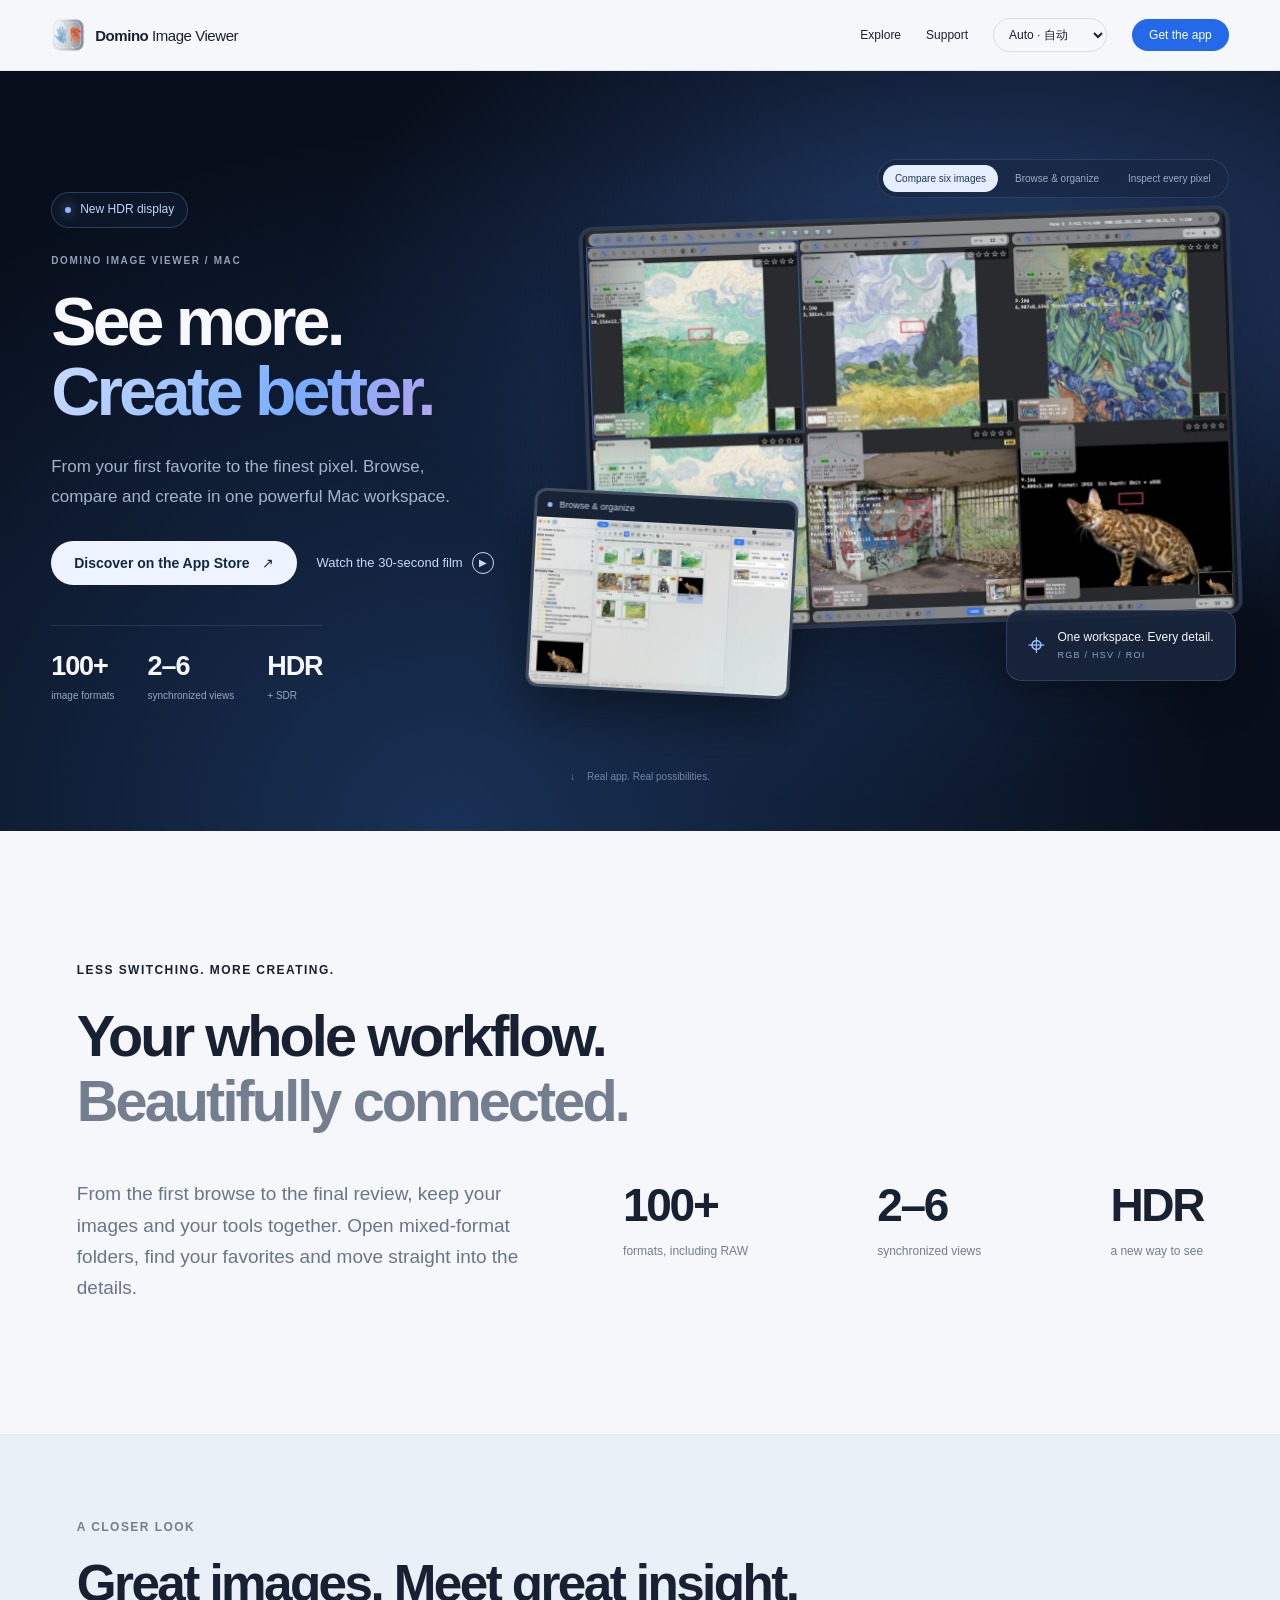
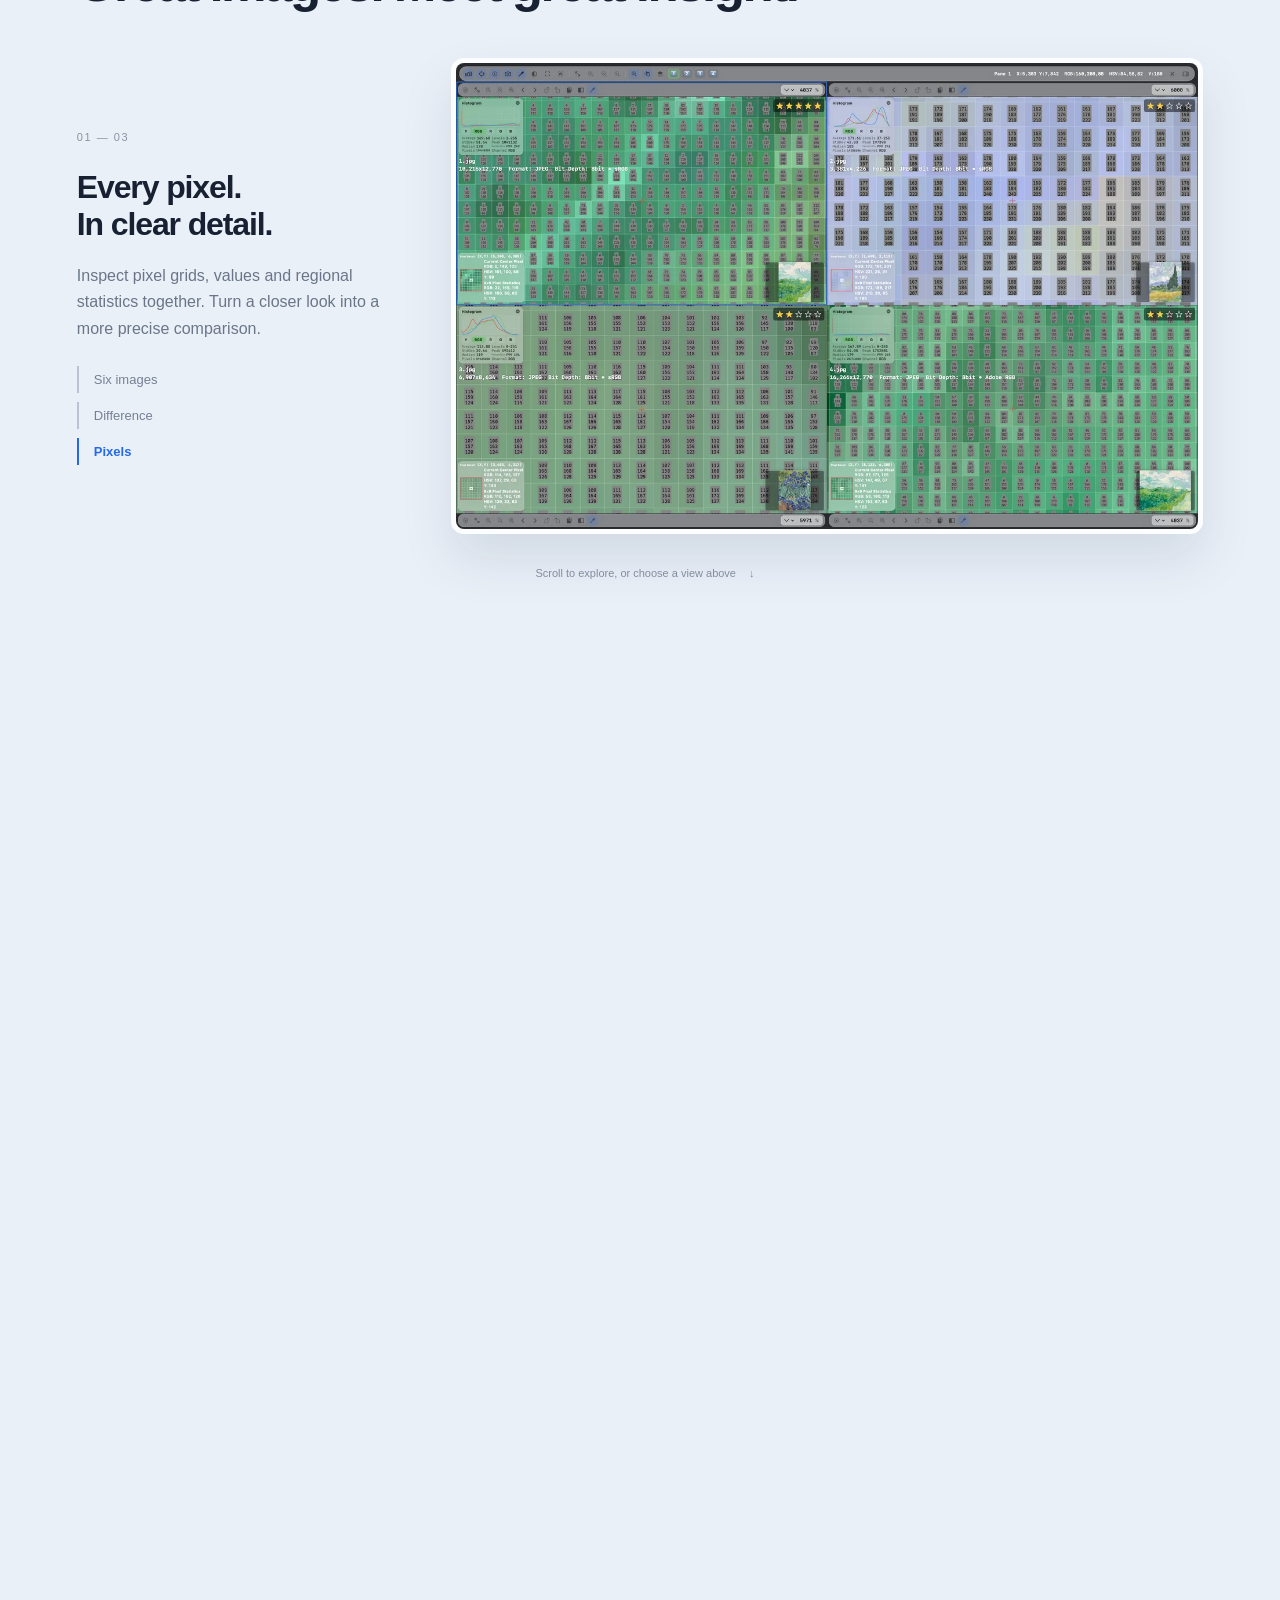
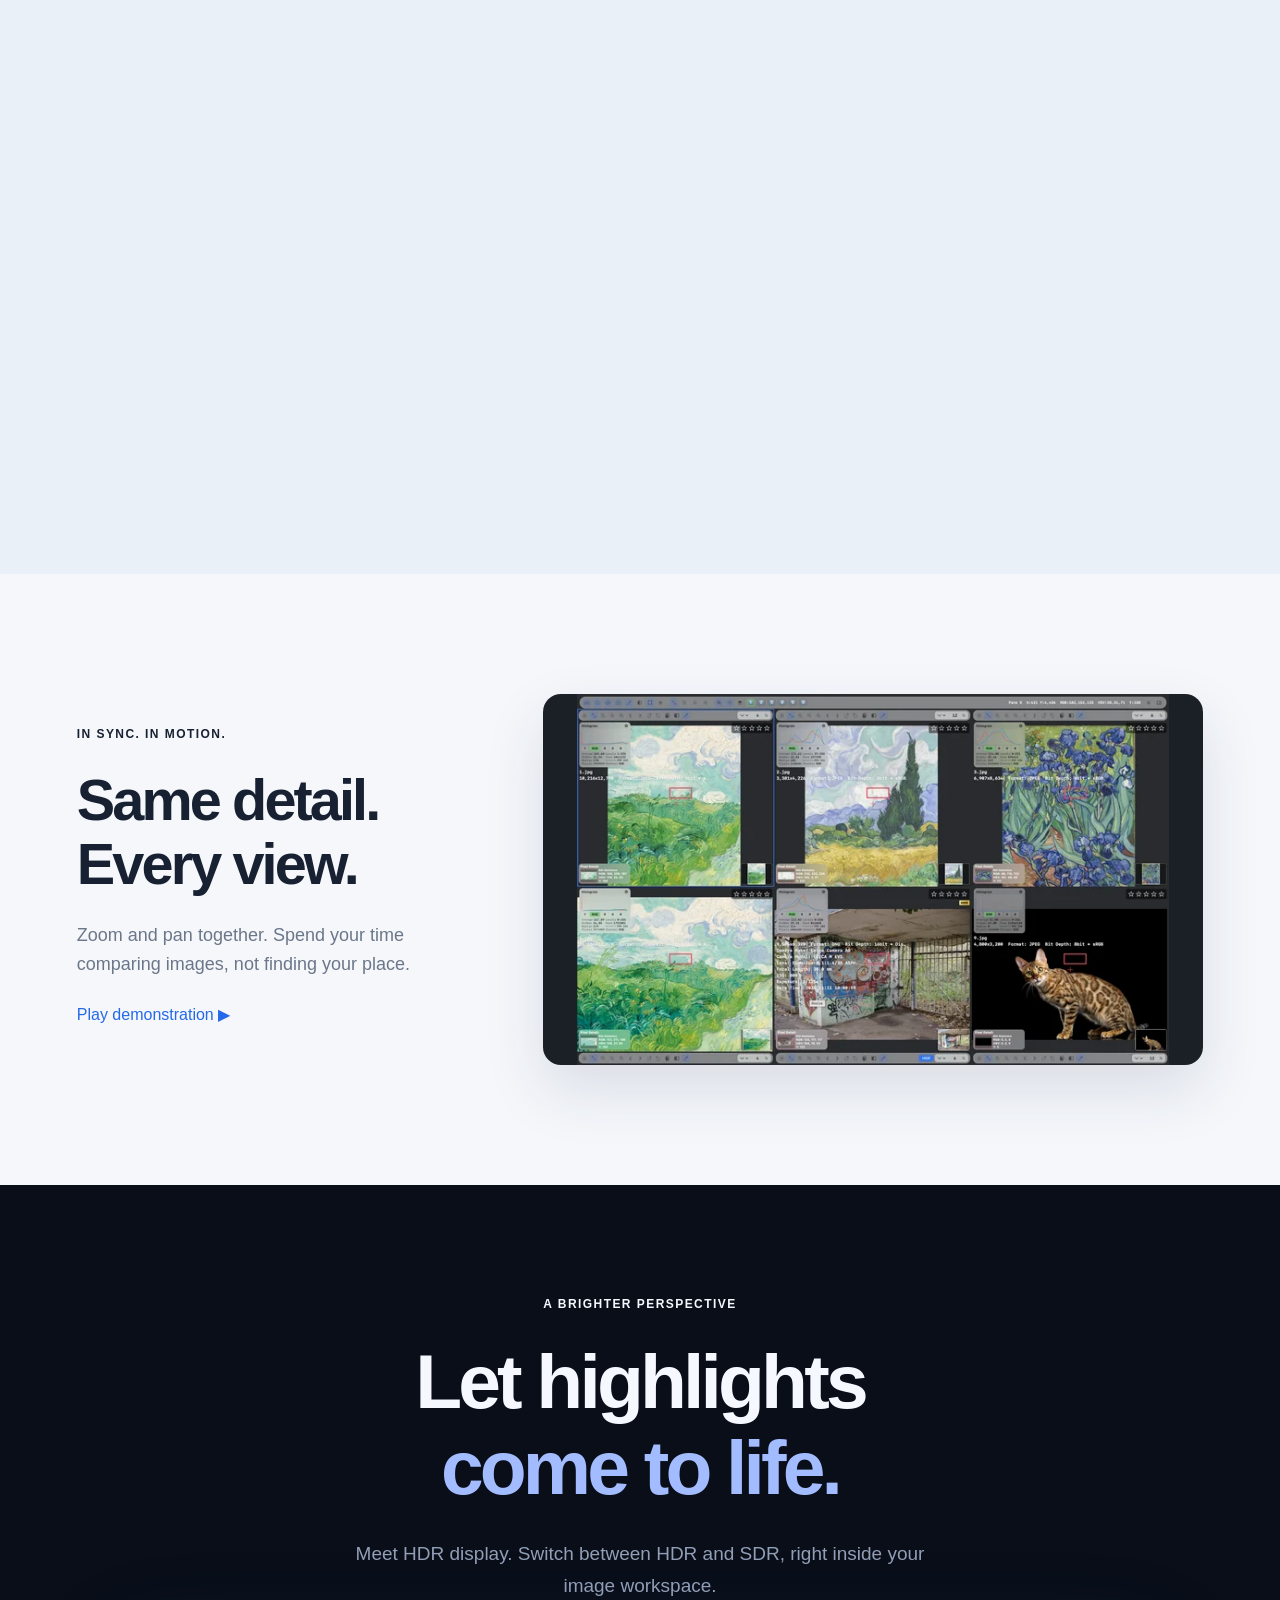
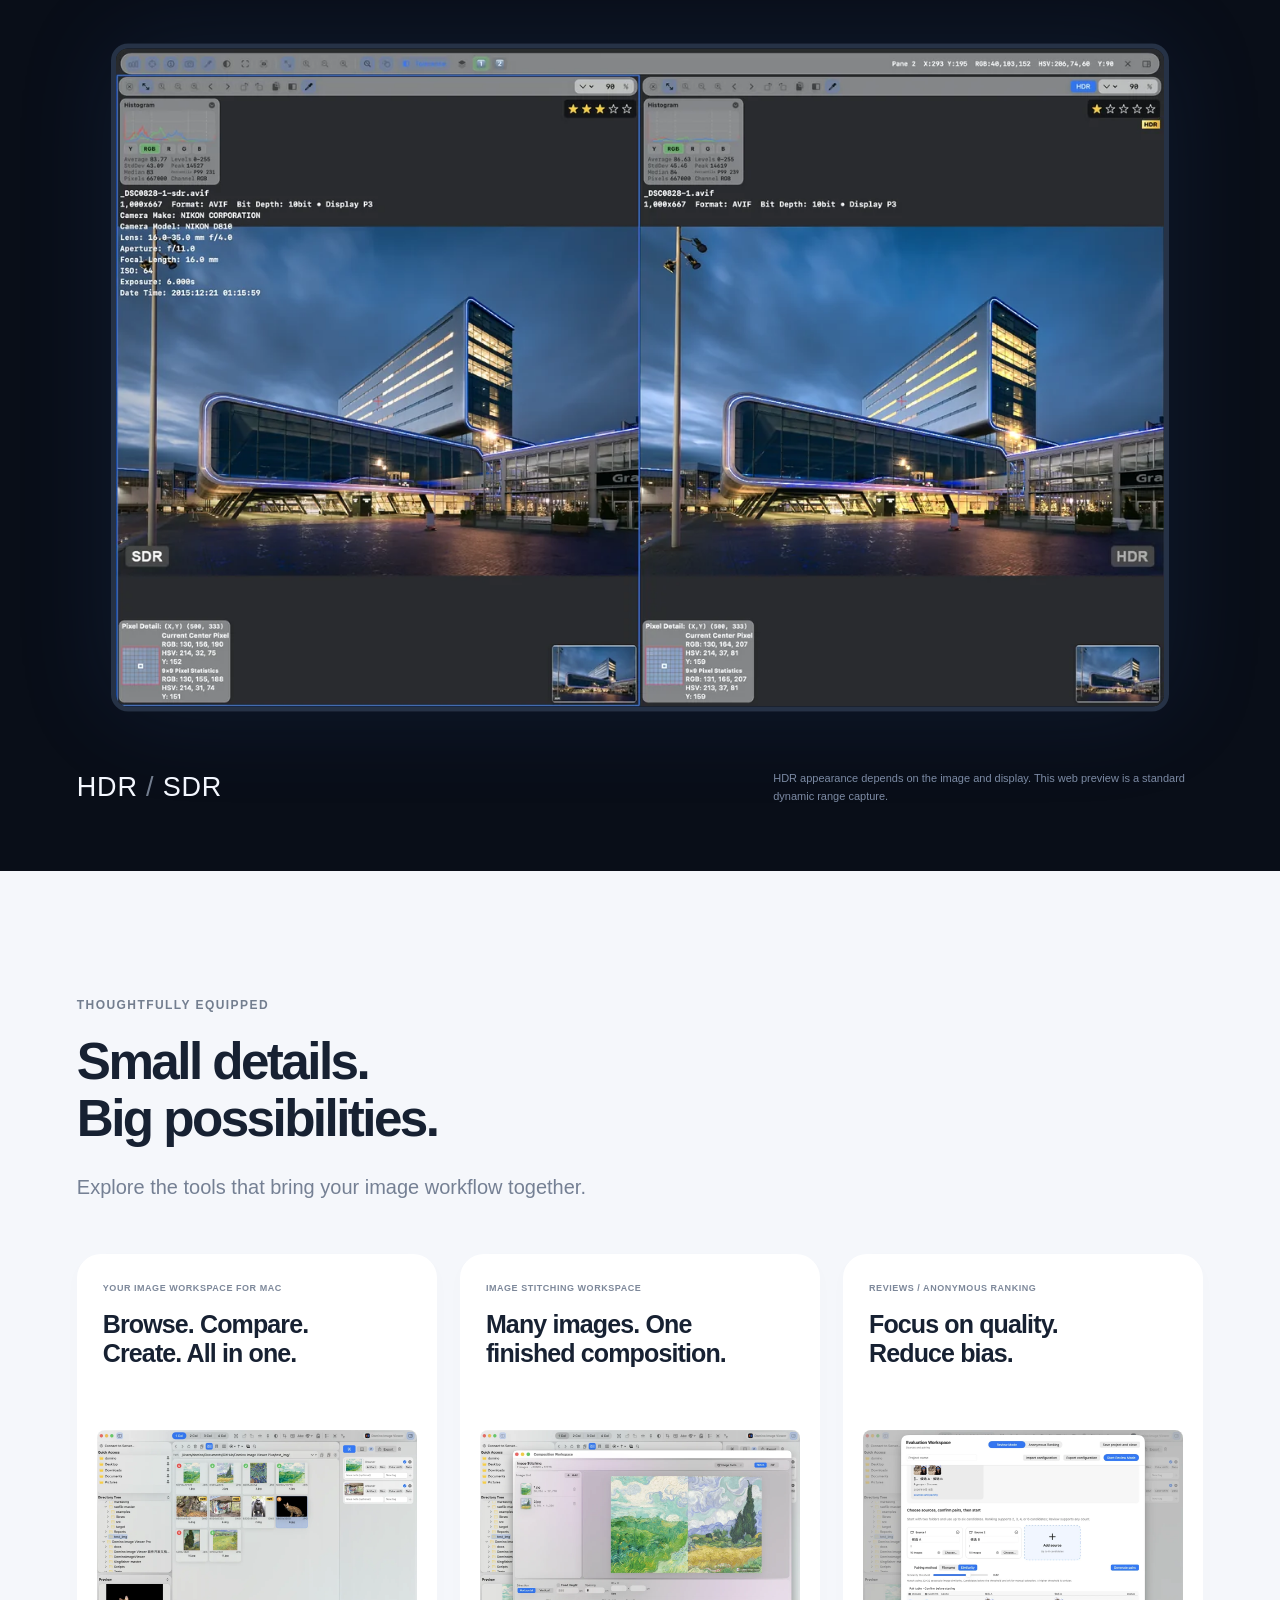
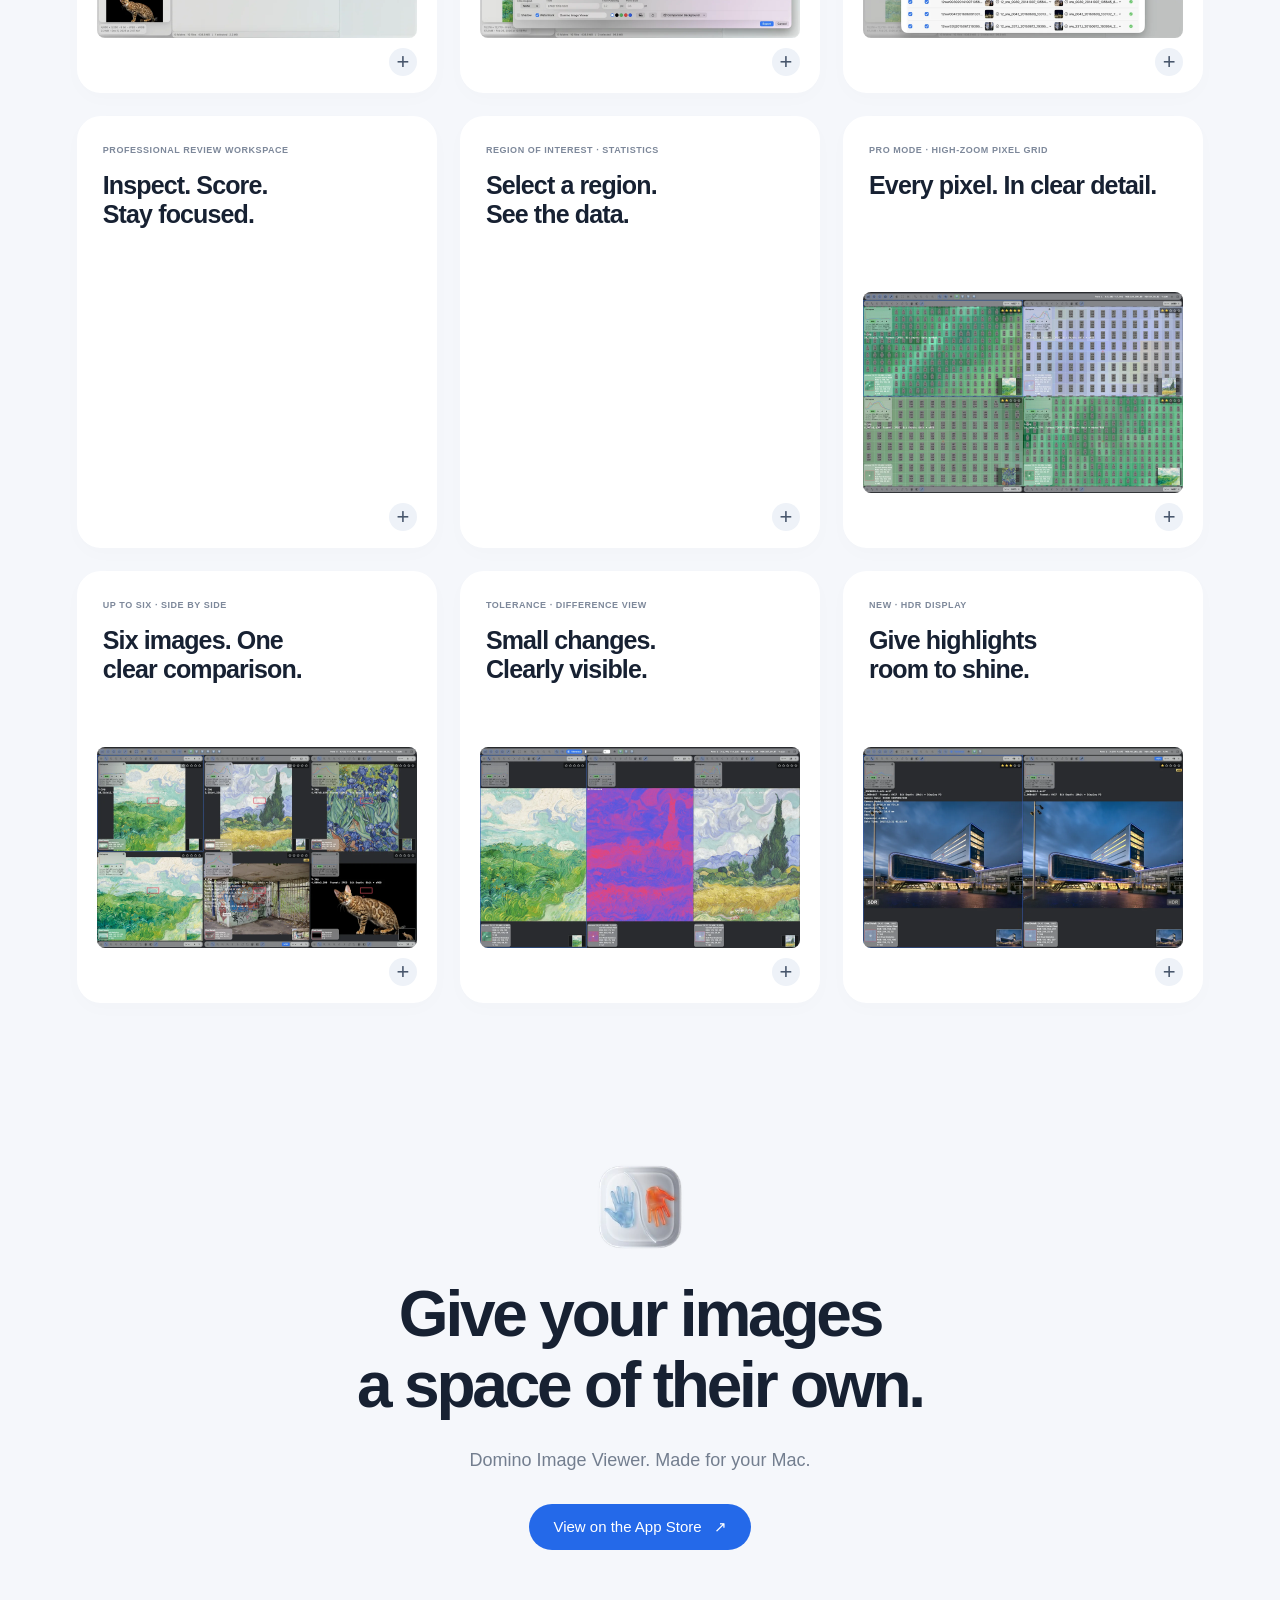
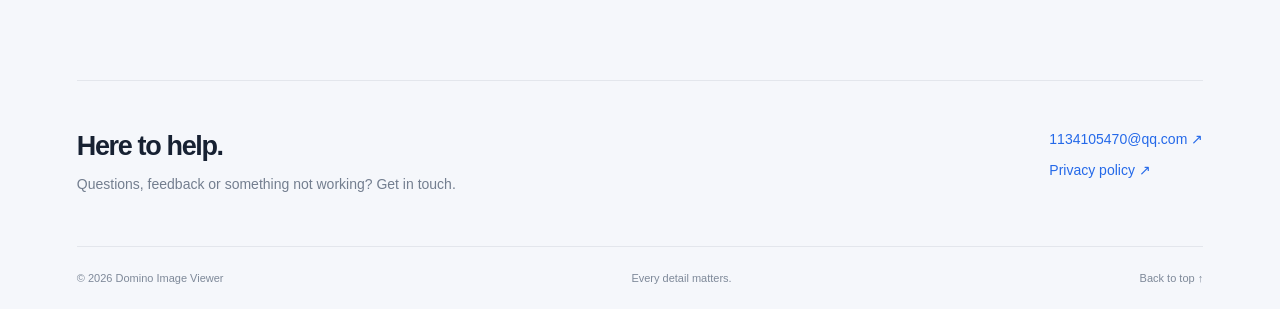
==== commit 47661f14: "v2.2" ====
--- a/index.html
+++ b/index.html
@@ -1 +1 @@
-<!doctype html><html lang="en"><head><meta charset="utf-8"><meta name="viewport" content="width=device-width,initial-scale=1"><meta name="theme-color" content="#f5f7fb"><meta name="description" content="Browse, compare and create with Domino Image Viewer for Mac. HDR, six-image comparison, pixel inspection and professional reviews."><meta name="robots" content="index, follow, max-image-preview:large"><meta name="google-site-verification" content="qyOjOzkDUlpCyftO7tnQvsLlXsDhNWgXO65EcRpPFRw"><meta name="baidu-site-verification" content="codeva-XblQrgUwwO"><link rel="canonical" href="https://kowanfkina.github.io/"><link rel="alternate" hreflang="x-default" href="https://kowanfkina.github.io/"><link rel="alternate" hreflang="en" href="https://kowanfkina.github.io/?lang=en"><link rel="alternate" hreflang="zh-CN" href="https://kowanfkina.github.io/?lang=zh"><link rel="alternate" hreflang="ja" href="https://kowanfkina.github.io/?lang=ja"><link rel="alternate" hreflang="es" href="https://kowanfkina.github.io/?lang=es"><meta property="og:type" content="website"><meta property="og:site_name" content="Domino Image Viewer"><meta property="og:title" content="Domino Image Viewer — Every detail matters."><meta property="og:description" content="One focused image workspace for Mac. Browse, compare, inspect and create."><meta property="og:url" content="https://kowanfkina.github.io/"><meta property="og:image" content="https://kowanfkina.github.io/assets/product/4-en-1280.webp"><meta name="twitter:card" content="summary_large_image"><title>Domino Image Viewer — Every detail matters.</title><link rel="icon" href="assets/product/icon.webp"><link rel="manifest" href="site.webmanifest"><script type="application/ld+json">{"@context":"https://schema.org","@type":"SoftwareApplication","name":"Domino Image Viewer","applicationCategory":"MultimediaApplication","operatingSystem":"macOS","description":"A professional image workspace for browsing, comparing, inspecting and creating on Mac.","url":"https://kowanfkina.github.io/","downloadUrl":"https://apps.apple.com/app/id6760245734","image":"https://kowanfkina.github.io/assets/product/4-en-1280.webp","offers":{"@type":"Offer","price":"0","priceCurrency":"USD"}}</script><script src="language.js"></script><link rel="stylesheet" href="styles.css"><script src="locale-data.js" defer></script><script src="app.js" defer></script></head><body><a class="skip" href="#main"><span class="en">Skip to content</span><span class="zh">跳转到正文</span><span class="ja">本文へスキップ</span><span class="es">Saltar al contenido</span></a><header class="nav"><div class="nav-inner"><a class="brand" href="#"><img src="assets/product/icon.webp" width="34" height="34" alt=""><span>Domino <b>Image Viewer</b></span></a><nav aria-label="Main"><a href="#compare"><span class="en">Explore</span><span class="zh">探索功能</span><span class="ja">機能</span><span class="es">Funciones</span></a><a href="#contact"><span class="en">Support</span><span class="zh">支持</span><span class="ja">サポート</span><span class="es">Soporte</span></a><select id="language" aria-label="Language / 语言 / 言語 / Idioma"><option value="auto">Auto · 自动</option><option value="zh">简体中文</option><option value="en">English</option><option value="ja">日本語</option><option value="es">Español</option></select><a class="button small" href="https://apps.apple.com/app/id6760245734"><span class="en">Get the app</span><span class="zh">获取 App</span><span class="ja">入手する</span><span class="es">Obtener</span></a></nav></div><div class="reading-progress"></div></header><main id="main"><section class="hero hero-v2" id="overview"><div class="hero-layout"><div class="hero-copy"><p class="hero-announcement"><i></i><span class="en">New HDR display</span><span class="zh">全新 HDR 显示</span><span class="ja">新しい HDR 表示</span><span class="es">Nueva visualización HDR</span></p><p class="eyebrow">DOMINO IMAGE VIEWER / MAC</p><h1><span class="en">See more.<br><em>Create better.</em></span><span class="zh">不止看图。<br><em>看见更多可能。</em></span><span class="ja">もっと見える。<br><em>もっと、つくれる。</em></span><span class="es">Mira más.<br><em>Crea mejor.</em></span></h1><p class="lead"><span class="en">From your first favorite to the finest pixel. Browse, compare and create in one powerful Mac workspace.</span><span class="zh">从心仪的一张，到精细的每个像素。浏览、对比与创作，在一个专业 Mac 工作空间里完成。</span><span class="ja">お気に入りの一枚から、繊細なピクセルまで。閲覧、比較、制作を、ひとつの Mac ワークスペースで。</span><span class="es">De tu foto favorita al detalle de cada píxel. Explora, compara y crea en un solo espacio para Mac.</span></p><div class="actions"><a class="button" href="https://apps.apple.com/app/id6760245734"><span class="en">Discover on the App Store</span><span class="zh">前往 App Store</span><span class="ja">App Store で見る</span><span class="es">Ver en el App Store</span> ↗</a><a class="text-link" href="assets/product/film-en.mp4" data-film><span class="en">Watch the 30-second film</span><span class="zh">观看 30 秒演示</span><span class="ja">30 秒のデモを見る</span><span class="es">Ver el vídeo de 30 segundos</span> <span class="play-icon">▶</span></a></div><div class="hero-specs"><div><strong>100+</strong><span><span class="en">image formats</span><span class="zh">种图片格式</span><span class="ja">画像形式</span><span class="es">formatos de imagen</span></span></div><div><strong>2–6</strong><span><span class="en">synchronized views</span><span class="zh">图同步对比</span><span class="ja">画像を同期比較</span><span class="es">vistas sincronizadas</span></span></div><div><strong>HDR</strong><span>+ SDR</span></div></div></div><div class="hero-stage" data-parallax="hero"><div class="hero-aura"></div><div class="hero-window"><img data-image="1" src="assets/product/1-en-1280.webp" srcset="assets/product/1-en-640.webp 640w, assets/product/1-en-1280.webp 1280w, assets/product/1-en-1920.webp 1920w" sizes="(max-width: 700px) 94vw, 85vw" alt="Multi-image comparison workspace" width="1920" height="1205" loading="eager" decoding="async" fetchpriority=high style="aspect-ratio:3600 / 2260"></div><div class="hero-mini"><div class="mini-title"><i></i><span class="en">Browse & organize</span><span class="zh">浏览与整理</span><span class="ja">閲覧・整理</span><span class="es">Explorar y organizar</span></div><img data-image="4" src="assets/product/4-en-1280.webp" srcset="assets/product/4-en-640.webp 640w, assets/product/4-en-1280.webp 1280w, assets/product/4-en-1920.webp 1920w" sizes="(max-width: 700px) 94vw, 85vw" alt="Domino image browser, ratings and file tray" width="1920" height="1242" loading="eager" decoding="async" fetchpriority=high style="aspect-ratio:2572 / 1664"></div><div class="hero-detail-badge"><span class="crosshair">⌖</span><div><strong><span class="en">One workspace. Every detail.</span><span class="zh">一个工作空间。每一处细节。</span><span class="ja">ひとつの空間に、すべての細部を。</span><span class="es">Un espacio. Todos los detalles.</span></strong><small>RGB / HSV / ROI</small></div></div><div class="hero-view-switch" role="group" aria-label="Product preview"><button type="button" data-hero-view="1" aria-pressed="true"><span class="en">Compare six images</span><span class="zh">六图同屏</span><span class="ja">6 枚を比較</span><span class="es">Comparar seis imágenes</span></button><button type="button" data-hero-view="4" aria-pressed="false"><span class="en">Browse & organize</span><span class="zh">浏览与整理</span><span class="ja">閲覧・整理</span><span class="es">Explorar y organizar</span></button><button type="button" data-hero-view="9" aria-pressed="false"><span class="en">Inspect every pixel</span><span class="zh">像素检视</span><span class="ja">ピクセルを確認</span><span class="es">Inspeccionar píxeles</span></button></div></div></div><p class="hero-foot"><span>↓</span><span class="en">Real app. Real possibilities.</span><span class="zh">真实应用界面，让可能性看得见。</span><span class="ja">実際のアプリ画面。広がる可能性。</span><span class="es">La app real. Posibilidades reales.</span><span class="media-locale-note"> · <span class="en">English interface demonstration</span><span class="zh">英文界面演示</span><span class="ja">英語インターフェースのデモ</span><span class="es">Demostración con interfaz en inglés</span></span></p></section><section class="intro wrap" data-reveal><p class="eyebrow"><span class="en">LESS SWITCHING. MORE CREATING.</span><span class="zh">少些切换，多些创作。</span><span class="ja">切り替えを減らして、制作に集中。</span><span class="es">MENOS CAMBIOS. MÁS CREACIÓN.</span></p><h2><span class="en">Your whole workflow.<br><span class="muted">Beautifully connected.</span></span><span class="zh">完整工作流。<br><span class="muted">自然连在一起。</span></span><span class="ja">ワークフロー全体を。<br><span class="muted">ひとつにつなぐ。</span></span><span class="es">Todo tu flujo de trabajo.<br><span class="muted">Perfectamente conectado.</span></span></h2><div class="intro-grid"><p><span class="en">From the first browse to the final review, keep your images and your tools together. Open mixed-format folders, find your favorites and move straight into the details.</span><span class="zh">从打开文件夹到完成最终评审，让图片与工具始终在一起。浏览多种格式，挑出心仪作品，随即深入细节。</span><span class="ja">最初の閲覧から最後のレビューまで、画像とツールをひとつに。さまざまな形式の画像からお気に入りを選び、そのまま細部の確認へ進めます。</span><span class="es">Desde la primera exploración hasta la revisión final, reúne imágenes y herramientas. Abre carpetas con distintos formatos, elige tus favoritas y examina los detalles.</span></p><div class="facts"><div><strong>100+</strong><span><span class="en">formats, including RAW</span><span class="zh">种格式，覆盖 RAW</span><span class="ja">RAW を含む形式</span><span class="es">formatos, incluido RAW</span></span></div><div><strong>2–6</strong><span><span class="en">synchronized views</span><span class="zh">图同步对比</span><span class="ja">画像を同期比較</span><span class="es">vistas sincronizadas</span></span></div><div><strong>HDR</strong><span><span class="en">a new way to see</span><span class="zh">全新显示模式</span><span class="ja">新しい表示体験</span><span class="es">una nueva forma de ver</span></span></div></div></div></section><section class="comparison" id="compare"><div class="compare-sticky"><div class="section-head wrap"><p class="eyebrow"><span class="en">A CLOSER LOOK</span><span class="zh">越看，越清楚。</span><span class="ja">細部まで、見えてくる。</span><span class="es">UNA MIRADA MÁS ATENTA</span></p><h2><span class="en">Great images. Meet great insight.</span><span class="zh">看见好画面。也看懂它。</span><span class="ja">美しい画像を、深く知る。</span><span class="es">Grandes imágenes. Más información.</span></h2></div><div class="comparison-shell wrap"><div class="compare-caption"><span class="chapter">01 — 03</span><h3 id="scene-title">Six images. One clear comparison.</h3><p id="scene-copy">Compare two to six images with synchronized zoom and pan.</p><div class="scene-tabs" role="tablist" aria-label="Comparison views"><button role="tab" id="tab-0" aria-controls="panel-0" aria-selected="true" tabindex="0" data-scene="0"><span class="en">Six images</span><span class="zh">六图同屏</span><span class="ja">6 枚比較</span><span class="es">Seis imágenes</span></button><button role="tab" id="tab-1" aria-controls="panel-1" aria-selected="false" tabindex="-1" data-scene="1"><span class="en">Difference</span><span class="zh">容差对比</span><span class="ja">差分</span><span class="es">Diferencias</span></button><button role="tab" id="tab-2" aria-controls="panel-2" aria-selected="false" tabindex="-1" data-scene="2"><span class="en">Pixels</span><span class="zh">像素网格</span><span class="ja">ピクセル</span><span class="es">Píxeles</span></button></div></div><div class="compare-screens"><div class="screen active" id="panel-0" role="tabpanel" aria-labelledby="tab-0" ><img data-image="1" src="assets/product/1-en-1280.webp" srcset="assets/product/1-en-640.webp 640w, assets/product/1-en-1280.webp 1280w, assets/product/1-en-1920.webp 1920w" sizes="(max-width: 700px) 94vw, 85vw" alt="Multi-image comparison workspace" width="1920" height="1205" loading="lazy" decoding="async"  style="aspect-ratio:3600 / 2260"></div><div class="screen " id="panel-1" role="tabpanel" aria-labelledby="tab-1" hidden><img data-image="2" src="assets/product/2-en-1280.webp" srcset="assets/product/2-en-640.webp 640w, assets/product/2-en-1280.webp 1280w, assets/product/2-en-1920.webp 1920w" sizes="(max-width: 700px) 94vw, 85vw" alt="Original A / Difference / Original B" width="1920" height="1205" loading="lazy" decoding="async"  style="aspect-ratio:3600 / 2260"></div><div class="screen " id="panel-2" role="tabpanel" aria-labelledby="tab-2" hidden><img data-image="9" src="assets/product/9-en-1280.webp" srcset="assets/product/9-en-640.webp 640w, assets/product/9-en-1280.webp 1280w, assets/product/9-en-1920.webp 1920w" sizes="(max-width: 700px) 94vw, 85vw" alt="High-zoom pixel grid comparison" width="1920" height="1205" loading="lazy" decoding="async"  style="aspect-ratio:3600 / 2260"></div></div></div><div class="scroll-hint"><span class="en">Scroll to explore, or choose a view above</span><span class="zh">向下滚动探索，或点击切换视图</span><span class="ja">スクロール、または上の表示を選択</span><span class="es">Desplázate o elige una vista arriba</span> <span>↓</span></div></div></section><section class="motion-section wrap" data-reveal><div class="motion-copy"><p class="eyebrow"><span class="en">IN SYNC. IN MOTION.</span><span class="zh">同步，才更从容。</span><span class="ja">動きも、視点も、ひとつに。</span><span class="es">EN MOVIMIENTO. EN SINTONÍA.</span></p><h2><span class="en">Same detail.<br>Every view.</span><span class="zh">同一处细节。<br>每一张，都看清。</span><span class="ja">同じ細部を。<br>すべての画像で。</span><span class="es">El mismo detalle.<br>En cada vista.</span></h2><p><span class="en">Zoom and pan together. Spend your time comparing images, not finding your place.</span><span class="zh">同步缩放与平移。把时间留给观察，不必在不同图片间反复定位。</span><span class="ja">ズームと移動を同期。位置合わせの手間を減らし、画像の比較に集中できます。</span><span class="es">Sincroniza el zoom y el desplazamiento. Dedica tu tiempo a comparar imágenes, sin tener que buscar la misma zona.</span></p><button class="text-link" id="loop-toggle" type="button" aria-pressed="false"><span class="en">Play demonstration ▶</span><span class="zh">播放操作演示 ▶</span><span class="ja">デモを再生 ▶</span><span class="es">Reproducir demostración ▶</span></button></div><div class="loop-frame"><video id="compare-loop" muted loop playsinline preload="none" poster="assets/product/1-en-640.webp" aria-label="Synchronized image comparison demonstration"></video></div></section><section class="hdr" id="hdr"><div class="wrap"><div class="hdr-heading" data-reveal><p class="eyebrow"><span class="en">A BRIGHTER PERSPECTIVE</span><span class="zh">换个视角，看见更多。</span><span class="ja">明るさの、その先へ。</span><span class="es">UNA PERSPECTIVA MÁS LUMINOSA</span></p><h2><span class="en">Let highlights<br><em>come to life.</em></span><span class="zh">让高光，<br><em>更有层次。</em></span><span class="ja">ハイライトに、<br><em>もっと表情を。</em></span><span class="es">Da vida<br><em>a las altas luces.</em></span></h2><p><span class="en">Meet HDR display. Switch between HDR and SDR, right inside your image workspace.</span><span class="zh">全新 HDR 显示。在熟悉的工作空间里，自由切换 HDR 与 SDR。</span><span class="ja">新しい HDR 表示。いつものワークスペースで、HDR と SDR を切り替えられます。</span><span class="es">Descubre la visualización HDR. Alterna entre HDR y SDR sin salir de tu espacio de trabajo.</span></p></div><div class="hdr-frame" data-parallax="hdr"><img data-image="3" src="assets/product/3-en-1280.webp" srcset="assets/product/3-en-640.webp 640w, assets/product/3-en-1280.webp 1280w, assets/product/3-en-1920.webp 1920w" sizes="(max-width: 700px) 94vw, 85vw" alt="HDR and SDR display comparison" width="1920" height="1205" loading="lazy" decoding="async"  style="aspect-ratio:3600 / 2260"></div><div class="hdr-bottom"><span>HDR <span class="muted">/</span> SDR</span><p><span class="en">HDR appearance depends on the image and display. This web preview is a standard dynamic range capture.</span><span class="zh">HDR 效果取决于源图像与显示设备。本页使用标准动态范围截图。</span><span class="ja">HDR の見え方は画像とディスプレイによって異なります。このページでは SDR の画面キャプチャを使用しています。</span><span class="es">El aspecto HDR depende de la imagen y la pantalla. Esta vista web utiliza una captura en rango dinámico estándar.</span></p></div></div></section><section class="toolbox wrap" id="highlights"><div class="section-head" data-reveal><p class="eyebrow"><span class="en">THOUGHTFULLY EQUIPPED</span><span class="zh">工具齐备，灵感就位。</span><span class="ja">制作に必要なものを、手元に。</span><span class="es">HERRAMIENTAS BIEN PENSADAS</span></p><h2><span class="en">Small details.<br>Big possibilities.</span><span class="zh">细节到位。<br>创作，自有空间。</span><span class="ja">細部へのこだわり。<br>広がる可能性。</span><span class="es">Pequeños detalles.<br>Grandes posibilidades.</span></h2><p><span class="en">Explore the tools that bring your image workflow together.</span><span class="zh">探索让图像工作流更完整的每一个工具。</span><span class="ja">画像のワークフローをつなぐツールをご覧ください。</span><span class="es">Descubre las herramientas que conectan tu flujo de trabajo.</span></p></div><div class="feature-grid"><article class="feature-card" data-reveal><a href="#detail-4" class="feature-open" data-detail="4"><div class="card-copy"><p class="eyebrow"><span class="en">YOUR IMAGE WORKSPACE FOR MAC</span><span class="zh">你的 Mac 图像工作空间</span><span class="ja">MAC の画像ワークスペース</span><span class="es">TU ESPACIO DE IMÁGENES PARA MAC</span></p><h3><span class="en">Browse. Compare. Create. All in one.</span><span class="zh">看图、选图、比较、创作。一站完成。</span><span class="ja">見る。比べる。つくる。ひとつの場所で。</span><span class="es">Explora. Compara. Crea. Todo en uno.</span></h3></div><div class="card-image"><img data-image="4" src="assets/product/4-en-1280.webp" srcset="assets/product/4-en-640.webp 640w, assets/product/4-en-1280.webp 1280w, assets/product/4-en-1920.webp 1920w" sizes="(max-width: 700px) 94vw, 85vw" alt="Image browser, ratings, and file tray" width="1920" height="1242" loading="lazy" decoding="async"  style="aspect-ratio:2572 / 1664"></div><span class="plus" aria-hidden="true">+</span><span class="sr-only"><span class="en">Explore feature</span><span class="zh">查看功能详情</span><span class="ja">機能の詳細を見る</span><span class="es">Explorar la función</span></span></a></article><article class="feature-card" data-reveal><a href="#detail-5" class="feature-open" data-detail="5"><div class="card-copy"><p class="eyebrow"><span class="en">IMAGE STITCHING WORKSPACE</span><span class="zh">图片拼接工作台</span><span class="ja">画像結合ワークスペース</span><span class="es">COMPOSICIÓN DE IMÁGENES</span></p><h3><span class="en">Many images. One finished composition.</span><span class="zh">把多张精彩，拼成一张。</span><span class="ja">複数の画像を、ひとつの作品に。</span><span class="es">Varias imágenes. Una composición.</span></h3></div><div class="card-image"><img data-image="5" src="assets/product/5-en-1280.webp" srcset="assets/product/5-en-640.webp 640w, assets/product/5-en-1280.webp 1280w, assets/product/5-en-1920.webp 1920w" sizes="(max-width: 700px) 94vw, 85vw" alt="Stitching controls and live preview" width="1920" height="1242" loading="lazy" decoding="async"  style="aspect-ratio:2572 / 1664"></div><span class="plus" aria-hidden="true">+</span><span class="sr-only"><span class="en">Explore feature</span><span class="zh">查看功能详情</span><span class="ja">機能の詳細を見る</span><span class="es">Explorar la función</span></span></a></article><article class="feature-card" data-reveal><a href="#detail-6" class="feature-open" data-detail="6"><div class="card-copy"><p class="eyebrow"><span class="en">REVIEWS / ANONYMOUS RANKING</span><span class="zh">评审模式 / 匿名天梯</span><span class="ja">レビュー / 匿名ランキング</span><span class="es">REVISIÓN / CLASIFICACIÓN ANÓNIMA</span></p><h3><span class="en">Focus on quality. Reduce bias.</span><span class="zh">专注画质，减少偏见。</span><span class="ja">画質に集中。先入観を減らす。</span><span class="es">Céntrate en la calidad. Reduce sesgos.</span></h3></div><div class="card-image"><img data-image="6" src="assets/product/6-en-1280.webp" srcset="assets/product/6-en-640.webp 640w, assets/product/6-en-1280.webp 1280w, assets/product/6-en-1920.webp 1920w" sizes="(max-width: 700px) 94vw, 85vw" alt="Evaluation projects and source pairing" width="1920" height="1242" loading="lazy" decoding="async"  style="aspect-ratio:2572 / 1664"></div><span class="plus" aria-hidden="true">+</span><span class="sr-only"><span class="en">Explore feature</span><span class="zh">查看功能详情</span><span class="ja">機能の詳細を見る</span><span class="es">Explorar la función</span></span></a></article><article class="feature-card" data-reveal><a href="#detail-7" class="feature-open" data-detail="7"><div class="card-copy"><p class="eyebrow"><span class="en">PROFESSIONAL REVIEW WORKSPACE</span><span class="zh">专业评审工作界面</span><span class="ja">プロフェッショナルなレビュー</span><span class="es">ESPACIO DE REVISIÓN PROFESIONAL</span></p><h3><span class="en">Inspect. Score. Stay focused.</span><span class="zh">边看边评，判断有据。</span><span class="ja">見ながら評価。判断を記録。</span><span class="es">Inspecciona. Puntúa. Concéntrate.</span></h3></div><div class="card-image"><img data-image="7" src="assets/product/7-en-1280.webp" srcset="assets/product/7-en-640.webp 640w, assets/product/7-en-1280.webp 1280w, assets/product/7-en-1920.webp 1920w" sizes="(max-width: 700px) 94vw, 85vw" alt="Image comparison and scoring console" width="1920" height="1205" loading="lazy" decoding="async"  style="aspect-ratio:3600 / 2260"></div><span class="plus" aria-hidden="true">+</span><span class="sr-only"><span class="en">Explore feature</span><span class="zh">查看功能详情</span><span class="ja">機能の詳細を見る</span><span class="es">Explorar la función</span></span></a></article><article class="feature-card" data-reveal><a href="#detail-8" class="feature-open" data-detail="8"><div class="card-copy"><p class="eyebrow"><span class="en">REGION OF INTEREST · STATISTICS</span><span class="zh">任意区域 · 图像统计</span><span class="ja">選択領域の統計</span><span class="es">ESTADÍSTICAS POR REGIÓN</span></p><h3><span class="en">Select a region. See the data.</span><span class="zh">选中一处，读懂细节。</span><span class="ja">領域を選んで、データを読む。</span><span class="es">Selecciona una región. Consulta los datos.</span></h3></div><div class="card-image"><img data-image="8" src="assets/product/8-en-1280.webp" srcset="assets/product/8-en-640.webp 640w, assets/product/8-en-1280.webp 1280w, assets/product/8-en-1920.webp 1920w" sizes="(max-width: 700px) 94vw, 85vw" alt="Multi-image region selection and statistics" width="1920" height="1205" loading="lazy" decoding="async"  style="aspect-ratio:3600 / 2260"></div><span class="plus" aria-hidden="true">+</span><span class="sr-only"><span class="en">Explore feature</span><span class="zh">查看功能详情</span><span class="ja">機能の詳細を見る</span><span class="es">Explorar la función</span></span></a></article><article class="feature-card" data-reveal><a href="#detail-9" class="feature-open" data-detail="9"><div class="card-copy"><p class="eyebrow"><span class="en">PRO MODE · HIGH-ZOOM PIXEL GRID</span><span class="zh">专业模式 · 高倍率像素网格</span><span class="ja">プロモード / ピクセルグリッド</span><span class="es">MODO PRO / CUADRÍCULA DE PÍXELES</span></p><h3><span class="en">Every pixel. In clear detail.</span><span class="zh">放大到像素，细节有数。</span><span class="ja">ピクセルひとつまで、くっきり。</span><span class="es">Cada píxel. Con todo detalle.</span></h3></div><div class="card-image"><img data-image="9" src="assets/product/9-en-1280.webp" srcset="assets/product/9-en-640.webp 640w, assets/product/9-en-1280.webp 1280w, assets/product/9-en-1920.webp 1920w" sizes="(max-width: 700px) 94vw, 85vw" alt="High-zoom pixel grid comparison" width="1920" height="1205" loading="lazy" decoding="async"  style="aspect-ratio:3600 / 2260"></div><span class="plus" aria-hidden="true">+</span><span class="sr-only"><span class="en">Explore feature</span><span class="zh">查看功能详情</span><span class="ja">機能の詳細を見る</span><span class="es">Explorar la función</span></span></a></article><article class="feature-card" data-reveal><a href="#detail-1" class="feature-open" data-detail="1"><div class="card-copy"><p class="eyebrow"><span class="en">UP TO SIX · SIDE BY SIDE</span><span class="zh">最多六图 · 同步对比</span><span class="ja">最大6枚の同期比較</span><span class="es">HASTA SEIS IMÁGENES</span></p><h3><span class="en">Six images. One clear comparison.</span><span class="zh">六张同屏。差别，一眼见。</span><span class="ja">6 枚を並べて。違いをひと目で。</span><span class="es">Seis imágenes. Una comparación clara.</span></h3></div><div class="card-image"><img data-image="1" src="assets/product/1-en-1280.webp" srcset="assets/product/1-en-640.webp 640w, assets/product/1-en-1280.webp 1280w, assets/product/1-en-1920.webp 1920w" sizes="(max-width: 700px) 94vw, 85vw" alt="Multi-image comparison workspace" width="1920" height="1205" loading="lazy" decoding="async"  style="aspect-ratio:3600 / 2260"></div><span class="plus" aria-hidden="true">+</span><span class="sr-only"><span class="en">Explore feature</span><span class="zh">查看功能详情</span><span class="ja">機能の詳細を見る</span><span class="es">Explorar la función</span></span></a></article><article class="feature-card" data-reveal><a href="#detail-2" class="feature-open" data-detail="2"><div class="card-copy"><p class="eyebrow"><span class="en">TOLERANCE · DIFFERENCE VIEW</span><span class="zh">两图容差 · 精准对比</span><span class="ja">許容値で差分を比較</span><span class="es">TOLERANCIA Y DIFERENCIAS</span></p><h3><span class="en">Small changes. Clearly visible.</span><span class="zh">细微差异，清晰呈现。</span><span class="ja">わずかな違いも、はっきりと。</span><span class="es">Pequeños cambios. Claramente visibles.</span></h3></div><div class="card-image"><img data-image="2" src="assets/product/2-en-1280.webp" srcset="assets/product/2-en-640.webp 640w, assets/product/2-en-1280.webp 1280w, assets/product/2-en-1920.webp 1920w" sizes="(max-width: 700px) 94vw, 85vw" alt="Original A / Difference / Original B" width="1920" height="1205" loading="lazy" decoding="async"  style="aspect-ratio:3600 / 2260"></div><span class="plus" aria-hidden="true">+</span><span class="sr-only"><span class="en">Explore feature</span><span class="zh">查看功能详情</span><span class="ja">機能の詳細を見る</span><span class="es">Explorar la función</span></span></a></article><article class="feature-card" data-reveal><a href="#detail-3" class="feature-open" data-detail="3"><div class="card-copy"><p class="eyebrow"><span class="en">NEW · HDR DISPLAY</span><span class="zh">全新 HDR 显示</span><span class="ja">新しい HDR 表示</span><span class="es">NUEVA VISUALIZACIÓN HDR</span></p><h3><span class="en">Give highlights room to shine.</span><span class="zh">让高光，更有层次。</span><span class="ja">ハイライトに、もっと表情を。</span><span class="es">Da vida a las altas luces.</span></h3></div><div class="card-image"><img data-image="3" src="assets/product/3-en-1280.webp" srcset="assets/product/3-en-640.webp 640w, assets/product/3-en-1280.webp 1280w, assets/product/3-en-1920.webp 1920w" sizes="(max-width: 700px) 94vw, 85vw" alt="HDR / SDR display comparison" width="1920" height="1205" loading="lazy" decoding="async"  style="aspect-ratio:3600 / 2260"></div><span class="plus" aria-hidden="true">+</span><span class="sr-only"><span class="en">Explore feature</span><span class="zh">查看功能详情</span><span class="ja">機能の詳細を見る</span><span class="es">Explorar la función</span></span></a></article></div></section><section class="closing wrap" data-reveal><img src="assets/product/icon.webp" alt="" width="88" height="88" loading="lazy"><h2><span class="en">Give your images<br>a space of their own.</span><span class="zh">给你的图片，<br>一个专属工作空间。</span><span class="ja">あなたの画像に、<br>専用のワークスペースを。</span><span class="es">Dale a tus imágenes<br>su propio espacio.</span></h2><p><span class="en">Domino Image Viewer. Made for your Mac.</span><span class="zh">Domino Image Viewer。为你的 Mac 打造。</span><span class="ja">Domino Image Viewer。あなたの Mac のために。</span><span class="es">Domino Image Viewer. Hecho para tu Mac.</span></p><a class="button" href="https://apps.apple.com/app/id6760245734"><span class="en">View on the App Store</span><span class="zh">在 App Store 中查看</span><span class="ja">App Store で見る</span><span class="es">Ver en el App Store</span> ↗</a></section><section class="support wrap" id="contact"><div><h2><span class="en">Here to help.</span><span class="zh">随时为你提供帮助。</span><span class="ja">いつでも、お手伝いします。</span><span class="es">Estamos para ayudarte.</span></h2><p><span class="en">Questions, feedback or something not working? Get in touch.</span><span class="zh">使用疑问、功能建议，或遇到问题？欢迎联系。</span><span class="ja">ご質問、ご意見、不具合のご報告など、お気軽にご連絡ください。</span><span class="es">¿Dudas, sugerencias o algún problema? Ponte en contacto.</span></p></div><div><a href="mailto:1134105470@qq.com">1134105470@qq.com ↗</a><a href="https://kowanfkina.github.io/Domino-Image-Viewer-Privacy-Policy/"><span class="en">Privacy policy</span><span class="zh">隐私政策</span><span class="ja">プライバシーポリシー</span><span class="es">Política de privacidad</span> ↗</a></div></section><section class="fallback-details wrap" aria-label="Feature details"><details id="detail-1"><summary><span class="en">UP TO SIX · SIDE BY SIDE</span><span class="zh">最多六图 · 同步对比</span><span class="ja">最大6枚の同期比較</span><span class="es">HASTA SEIS IMÁGENES</span></summary><p><span class="en">Compare two to six images with synchronized zoom and pan. Keep every version focused on the same detail.</span><span class="zh">从两图到六图，把不同版本放在一起。同步缩放与平移，让目光始终落在同一处细节。</span><span class="ja">2〜6枚の画像を並べ、ズームと移動を同期。同じ位置の細部を比較できます。</span><span class="es">Compara de dos a seis imágenes con zoom y desplazamiento sincronizados para observar el mismo detalle.</span></p></details><details id="detail-2"><summary><span class="en">TOLERANCE · DIFFERENCE VIEW</span><span class="zh">两图容差 · 精准对比</span><span class="ja">許容値で差分を比較</span><span class="es">TOLERANCIA Y DIFERENCIAS</span></summary><p><span class="en">Turn differences between two images into a visual map. Adjust tolerance to focus on changes above your threshold.</span><span class="zh">把两张图片的差异转成可视化差异图。调节容差阈值，聚焦超过阈值的变化。</span><span class="ja">2枚の画像の違いを差分マップで表示。許容値を調整し、しきい値を超える変化に注目できます。</span><span class="es">Convierte las diferencias entre dos imágenes en un mapa visual. Ajusta la tolerancia para destacar los cambios que superen el umbral.</span></p></details><details id="detail-3"><summary><span class="en">NEW · HDR DISPLAY</span><span class="zh">全新 HDR 显示</span><span class="ja">新しい HDR 表示</span><span class="es">NUEVA VISUALIZACIÓN HDR</span></summary><p><span class="en">View HDR images on supported displays. Switch between HDR and SDR to inspect how each mode presents your image.</span><span class="zh">在支持的显示设备上呈现 HDR 图像。随时切换 HDR 与 SDR，查看不同显示模式下的画面。</span><span class="ja">対応ディスプレイで HDR 画像を表示。HDR と SDR を切り替え、表示モードによる違いを確認できます。</span><span class="es">Visualiza imágenes HDR en pantallas compatibles. Alterna entre HDR y SDR para examinar cada modo.</span></p></details><details id="detail-4"><summary><span class="en">YOUR IMAGE WORKSPACE FOR MAC</span><span class="zh">你的 Mac 图像工作空间</span><span class="ja">MAC の画像ワークスペース</span><span class="es">TU ESPACIO DE IMÁGENES PARA MAC</span></summary><p><span class="en">Bring image browsing, precise comparison, and everyday creative tools into one focused Mac workspace.</span><span class="zh">从日常浏览到专业检视，把图片管理、精准对比和常用创作工具，收进同一个工作空间。</span><span class="ja">画像の閲覧、精密な比較、日常の制作ツールを、Mac のひとつのワークスペースに。</span><span class="es">Reúne la exploración, la comparación precisa y las herramientas creativas en un solo espacio para Mac.</span></p></details><details id="detail-5"><summary><span class="en">IMAGE STITCHING WORKSPACE</span><span class="zh">图片拼接工作台</span><span class="ja">画像結合ワークスペース</span><span class="es">COMPOSICIÓN DE IMÁGENES</span></summary><p><span class="en">Build a layout for your portfolio, comparisons, or sharing. Arrange images, preview the result, and export in one workspace.</span><span class="zh">为作品展示、图像对照和内容分享排好版。在同一个工作台调整布局，预览结果并导出。</span><span class="ja">作品紹介、比較、共有のために画像を配置。レイアウトを調整し、プレビューして書き出せます。</span><span class="es">Prepara diseños para tu portafolio, comparaciones o publicaciones. Organiza, previsualiza y exporta en un solo lugar.</span></p></details><details id="detail-6"><summary><span class="en">REVIEWS / ANONYMOUS RANKING</span><span class="zh">评审模式 / 匿名天梯</span><span class="ja">レビュー / 匿名ランキング</span><span class="es">REVISIÓN / CLASIFICACIÓN ANÓNIMA</span></summary><p><span class="en">Score images in Review Mode or compare them with Anonymous Ranking. Turn individual decisions into saved evaluation projects.</span><span class="zh">用评审模式逐项打分，或用匿名天梯比较优劣。把一次次判断，组织成可保存的评测项目。</span><span class="ja">レビューモードで採点、または匿名ランキングで比較。判断を保存可能な評価プロジェクトにまとめられます。</span><span class="es">Puntúa imágenes o compáralas de forma anónima. Organiza tus decisiones en proyectos de evaluación guardados.</span></p></details><details id="detail-7"><summary><span class="en">PROFESSIONAL REVIEW WORKSPACE</span><span class="zh">专业评审工作界面</span><span class="ja">プロフェッショナルなレビュー</span><span class="es">ESPACIO DE REVISIÓN PROFESIONAL</span></summary><p><span class="en">Compare images side by side and record decisions in the scoring console. Keep inspection and evaluation in the same flow.</span><span class="zh">并排检视图像，在评分控制台直接记录判断。让看细节、打分与标记问题保持连贯。</span><span class="ja">画像を並べて確認し、採点コンソールで判断を記録。観察と評価をひとつの流れで進められます。</span><span class="es">Compara imágenes en paralelo y registra tus decisiones en la consola de puntuación. Revisa y evalúa sin interrumpir el flujo.</span></p></details><details id="detail-8"><summary><span class="en">REGION OF INTEREST · STATISTICS</span><span class="zh">任意区域 · 图像统计</span><span class="ja">選択領域の統計</span><span class="es">ESTADÍSTICAS POR REGIÓN</span></summary><p><span class="en">Choose any region of interest and inspect its color and luminance data alongside the image. Give visual comparisons more context.</span><span class="zh">在图像中框选你关心的区域，将局部画面与颜色、亮度数据一起检视，让比较更有依据。</span><span class="ja">注目する領域を選択し、色と輝度のデータを画像と一緒に確認。比較の手がかりが増えます。</span><span class="es">Elige una zona y examina su color y luminancia junto a la imagen para comparar con más información.</span></p></details><details id="detail-9"><summary><span class="en">PRO MODE · HIGH-ZOOM PIXEL GRID</span><span class="zh">专业模式 · 高倍率像素网格</span><span class="ja">プロモード / ピクセルグリッド</span><span class="es">MODO PRO / CUADRÍCULA DE PÍXELES</span></summary><p><span class="en">Inspect pixel grids and values at high zoom. Put versions side by side to examine color changes and fine differences.</span><span class="zh">高倍率下直接查看像素网格与数值。将多个版本放在一起，检查色彩变化与细小差异。</span><span class="ja">高倍率でピクセルグリッドと数値を表示。バージョンを並べ、色の変化や細かな違いを確認できます。</span><span class="es">Examina la cuadrícula y los valores con gran aumento. Compara versiones para detectar cambios de color y diferencias sutiles.</span></p></details></section></main><footer class="wrap"><span>© 2026 Domino Image Viewer</span><span><span class="en">Every detail matters.</span><span class="zh">每一处细节，都重要。</span><span class="ja">すべての細部が、大切。</span><span class="es">Cada detalle importa.</span></span><a href="#"><span class="en">Back to top ↑</span><span class="zh">返回顶部 ↑</span><span class="ja">トップへ ↑</span><span class="es">Volver arriba ↑</span></a></footer><dialog id="feature-dialog" aria-labelledby="detail-title"><button class="close" type="button" aria-label="Close">×</button><div class="dialog-content"></div></dialog><dialog id="film-dialog" aria-label="Product demonstration"><button class="close" type="button" aria-label="Close">×</button><video id="film" controls playsinline preload="none"></video><p><span class="en">Original music · Clear Motion</span><span class="zh">原创配乐 · Clear Motion</span><span class="ja">オリジナル音楽 · Clear Motion</span><span class="es">Música original · Clear Motion</span><span class="media-locale-note"> · <span class="en">English interface demonstration</span><span class="zh">英文界面演示</span><span class="ja">英語インターフェースのデモ</span><span class="es">Demostración con interfaz en inglés</span></span></p></dialog></body></html>+<!doctype html><html lang="en"><head><meta charset="utf-8"><meta name="viewport" content="width=device-width,initial-scale=1"><meta name="theme-color" content="#f5f7fb"><meta name="description" content="Browse, compare and create with Domino Image Viewer for Mac. HDR, six-image comparison, pixel inspection and professional reviews."><meta name="robots" content="index, follow, max-image-preview:large"><meta name="google-site-verification" content="h6MM1TB0ump4s8JyRITyAZYUZx9gj3wXrHAfqCmx3oA"><meta name="baidu-site-verification" content="codeva-XblQrgUwwO"><link rel="canonical" href="https://kowanfkina.github.io/"><link rel="alternate" hreflang="x-default" href="https://kowanfkina.github.io/"><link rel="alternate" hreflang="en" href="https://kowanfkina.github.io/?lang=en"><link rel="alternate" hreflang="zh-CN" href="https://kowanfkina.github.io/?lang=zh"><link rel="alternate" hreflang="ja" href="https://kowanfkina.github.io/?lang=ja"><link rel="alternate" hreflang="es" href="https://kowanfkina.github.io/?lang=es"><meta property="og:type" content="website"><meta property="og:site_name" content="Domino Image Viewer"><meta property="og:title" content="Domino Image Viewer — Every detail matters."><meta property="og:description" content="One focused image workspace for Mac. Browse, compare, inspect and create."><meta property="og:url" content="https://kowanfkina.github.io/"><meta property="og:image" content="https://kowanfkina.github.io/assets/product/4-en-1280.webp"><meta name="twitter:card" content="summary_large_image"><title>Domino Image Viewer — Every detail matters.</title><link rel="icon" href="assets/product/icon.webp"><link rel="manifest" href="site.webmanifest"><script type="application/ld+json">{"@context":"https://schema.org","@type":"SoftwareApplication","name":"Domino Image Viewer","applicationCategory":"MultimediaApplication","operatingSystem":"macOS","description":"A professional image workspace for browsing, comparing, inspecting and creating on Mac.","url":"https://kowanfkina.github.io/","downloadUrl":"https://apps.apple.com/app/id6760245734","image":"https://kowanfkina.github.io/assets/product/4-en-1280.webp","offers":{"@type":"Offer","price":"0","priceCurrency":"USD"}}</script><script src="language.js"></script><link rel="stylesheet" href="styles.css"><script src="locale-data.js" defer></script><script src="app.js" defer></script></head><body><a class="skip" href="#main"><span class="en">Skip to content</span><span class="zh">跳转到正文</span><span class="ja">本文へスキップ</span><span class="es">Saltar al contenido</span></a><header class="nav"><div class="nav-inner"><a class="brand" href="#"><img src="assets/product/icon.webp" width="34" height="34" alt=""><span>Domino <b>Image Viewer</b></span></a><nav aria-label="Main"><a href="#compare"><span class="en">Explore</span><span class="zh">探索功能</span><span class="ja">機能</span><span class="es">Funciones</span></a><a href="#contact"><span class="en">Support</span><span class="zh">支持</span><span class="ja">サポート</span><span class="es">Soporte</span></a><select id="language" aria-label="Language / 语言 / 言語 / Idioma"><option value="auto">Auto · 自动</option><option value="zh">简体中文</option><option value="en">English</option><option value="ja">日本語</option><option value="es">Español</option></select><a class="button small" href="https://apps.apple.com/app/id6760245734"><span class="en">Get the app</span><span class="zh">获取 App</span><span class="ja">入手する</span><span class="es">Obtener</span></a></nav></div><div class="reading-progress"></div></header><main id="main"><section class="hero hero-v2" id="overview"><div class="hero-layout"><div class="hero-copy"><p class="hero-announcement"><i></i><span class="en">New HDR display</span><span class="zh">全新 HDR 显示</span><span class="ja">新しい HDR 表示</span><span class="es">Nueva visualización HDR</span></p><p class="eyebrow">DOMINO IMAGE VIEWER / MAC</p><h1><span class="en">See more.<br><em>Create better.</em></span><span class="zh">不止看图。<br><em>看见更多可能。</em></span><span class="ja">もっと見える。<br><em>もっと、つくれる。</em></span><span class="es">Mira más.<br><em>Crea mejor.</em></span></h1><p class="lead"><span class="en">From your first favorite to the finest pixel. Browse, compare and create in one powerful Mac workspace.</span><span class="zh">从心仪的一张，到精细的每个像素。浏览、对比与创作，在一个专业 Mac 工作空间里完成。</span><span class="ja">お気に入りの一枚から、繊細なピクセルまで。閲覧、比較、制作を、ひとつの Mac ワークスペースで。</span><span class="es">De tu foto favorita al detalle de cada píxel. Explora, compara y crea en un solo espacio para Mac.</span></p><div class="actions"><a class="button" href="https://apps.apple.com/app/id6760245734"><span class="en">Discover on the App Store</span><span class="zh">前往 App Store</span><span class="ja">App Store で見る</span><span class="es">Ver en el App Store</span> ↗</a><a class="text-link" href="assets/product/film-en.mp4" data-film><span class="en">Watch the 30-second film</span><span class="zh">观看 30 秒演示</span><span class="ja">30 秒のデモを見る</span><span class="es">Ver el vídeo de 30 segundos</span> <span class="play-icon">▶</span></a></div><div class="hero-specs"><div><strong>100+</strong><span><span class="en">image formats</span><span class="zh">种图片格式</span><span class="ja">画像形式</span><span class="es">formatos de imagen</span></span></div><div><strong>2–6</strong><span><span class="en">synchronized views</span><span class="zh">图同步对比</span><span class="ja">画像を同期比較</span><span class="es">vistas sincronizadas</span></span></div><div><strong>HDR</strong><span>+ SDR</span></div></div></div><div class="hero-stage" data-parallax="hero"><div class="hero-aura"></div><div class="hero-window"><img data-image="1" src="assets/product/1-en-1280.webp" srcset="assets/product/1-en-640.webp 640w, assets/product/1-en-1280.webp 1280w, assets/product/1-en-1920.webp 1920w" sizes="(max-width: 700px) 94vw, 85vw" alt="Multi-image comparison workspace" width="1920" height="1205" loading="eager" decoding="async" fetchpriority=high style="aspect-ratio:3600 / 2260"></div><div class="hero-mini"><div class="mini-title"><i></i><span class="en">Browse & organize</span><span class="zh">浏览与整理</span><span class="ja">閲覧・整理</span><span class="es">Explorar y organizar</span></div><img data-image="4" src="assets/product/4-en-1280.webp" srcset="assets/product/4-en-640.webp 640w, assets/product/4-en-1280.webp 1280w, assets/product/4-en-1920.webp 1920w" sizes="(max-width: 700px) 94vw, 85vw" alt="Domino image browser, ratings and file tray" width="1920" height="1242" loading="eager" decoding="async" fetchpriority=high style="aspect-ratio:2572 / 1664"></div><div class="hero-detail-badge"><span class="crosshair">⌖</span><div><strong><span class="en">One workspace. Every detail.</span><span class="zh">一个工作空间。每一处细节。</span><span class="ja">ひとつの空間に、すべての細部を。</span><span class="es">Un espacio. Todos los detalles.</span></strong><small>RGB / HSV / ROI</small></div></div><div class="hero-view-switch" role="group" aria-label="Product preview"><button type="button" data-hero-view="1" aria-pressed="true"><span class="en">Compare six images</span><span class="zh">六图同屏</span><span class="ja">6 枚を比較</span><span class="es">Comparar seis imágenes</span></button><button type="button" data-hero-view="4" aria-pressed="false"><span class="en">Browse & organize</span><span class="zh">浏览与整理</span><span class="ja">閲覧・整理</span><span class="es">Explorar y organizar</span></button><button type="button" data-hero-view="9" aria-pressed="false"><span class="en">Inspect every pixel</span><span class="zh">像素检视</span><span class="ja">ピクセルを確認</span><span class="es">Inspeccionar píxeles</span></button></div></div></div><p class="hero-foot"><span>↓</span><span class="en">Real app. Real possibilities.</span><span class="zh">真实应用界面，让可能性看得见。</span><span class="ja">実際のアプリ画面。広がる可能性。</span><span class="es">La app real. Posibilidades reales.</span><span class="media-locale-note"> · <span class="en">English interface demonstration</span><span class="zh">英文界面演示</span><span class="ja">英語インターフェースのデモ</span><span class="es">Demostración con interfaz en inglés</span></span></p></section><section class="intro wrap" data-reveal><p class="eyebrow"><span class="en">LESS SWITCHING. MORE CREATING.</span><span class="zh">少些切换，多些创作。</span><span class="ja">切り替えを減らして、制作に集中。</span><span class="es">MENOS CAMBIOS. MÁS CREACIÓN.</span></p><h2><span class="en">Your whole workflow.<br><span class="muted">Beautifully connected.</span></span><span class="zh">完整工作流。<br><span class="muted">自然连在一起。</span></span><span class="ja">ワークフロー全体を。<br><span class="muted">ひとつにつなぐ。</span></span><span class="es">Todo tu flujo de trabajo.<br><span class="muted">Perfectamente conectado.</span></span></h2><div class="intro-grid"><p><span class="en">From the first browse to the final review, keep your images and your tools together. Open mixed-format folders, find your favorites and move straight into the details.</span><span class="zh">从打开文件夹到完成最终评审，让图片与工具始终在一起。浏览多种格式，挑出心仪作品，随即深入细节。</span><span class="ja">最初の閲覧から最後のレビューまで、画像とツールをひとつに。さまざまな形式の画像からお気に入りを選び、そのまま細部の確認へ進めます。</span><span class="es">Desde la primera exploración hasta la revisión final, reúne imágenes y herramientas. Abre carpetas con distintos formatos, elige tus favoritas y examina los detalles.</span></p><div class="facts"><div><strong>100+</strong><span><span class="en">formats, including RAW</span><span class="zh">种格式，覆盖 RAW</span><span class="ja">RAW を含む形式</span><span class="es">formatos, incluido RAW</span></span></div><div><strong>2–6</strong><span><span class="en">synchronized views</span><span class="zh">图同步对比</span><span class="ja">画像を同期比較</span><span class="es">vistas sincronizadas</span></span></div><div><strong>HDR</strong><span><span class="en">a new way to see</span><span class="zh">全新显示模式</span><span class="ja">新しい表示体験</span><span class="es">una nueva forma de ver</span></span></div></div></div></section><section class="comparison" id="compare"><div class="compare-sticky"><div class="section-head wrap"><p class="eyebrow"><span class="en">A CLOSER LOOK</span><span class="zh">越看，越清楚。</span><span class="ja">細部まで、見えてくる。</span><span class="es">UNA MIRADA MÁS ATENTA</span></p><h2><span class="en">Great images. Meet great insight.</span><span class="zh">看见好画面。也看懂它。</span><span class="ja">美しい画像を、深く知る。</span><span class="es">Grandes imágenes. Más información.</span></h2></div><div class="comparison-shell wrap"><div class="compare-caption"><span class="chapter">01 — 03</span><h3 id="scene-title">Six images. One clear comparison.</h3><p id="scene-copy">Compare two to six images with synchronized zoom and pan.</p><div class="scene-tabs" role="tablist" aria-label="Comparison views"><button role="tab" id="tab-0" aria-controls="panel-0" aria-selected="true" tabindex="0" data-scene="0"><span class="en">Six images</span><span class="zh">六图同屏</span><span class="ja">6 枚比較</span><span class="es">Seis imágenes</span></button><button role="tab" id="tab-1" aria-controls="panel-1" aria-selected="false" tabindex="-1" data-scene="1"><span class="en">Difference</span><span class="zh">容差对比</span><span class="ja">差分</span><span class="es">Diferencias</span></button><button role="tab" id="tab-2" aria-controls="panel-2" aria-selected="false" tabindex="-1" data-scene="2"><span class="en">Pixels</span><span class="zh">像素网格</span><span class="ja">ピクセル</span><span class="es">Píxeles</span></button></div></div><div class="compare-screens"><div class="screen active" id="panel-0" role="tabpanel" aria-labelledby="tab-0" ><img data-image="1" src="assets/product/1-en-1280.webp" srcset="assets/product/1-en-640.webp 640w, assets/product/1-en-1280.webp 1280w, assets/product/1-en-1920.webp 1920w" sizes="(max-width: 700px) 94vw, 85vw" alt="Multi-image comparison workspace" width="1920" height="1205" loading="lazy" decoding="async"  style="aspect-ratio:3600 / 2260"></div><div class="screen " id="panel-1" role="tabpanel" aria-labelledby="tab-1" hidden><img data-image="2" src="assets/product/2-en-1280.webp" srcset="assets/product/2-en-640.webp 640w, assets/product/2-en-1280.webp 1280w, assets/product/2-en-1920.webp 1920w" sizes="(max-width: 700px) 94vw, 85vw" alt="Original A / Difference / Original B" width="1920" height="1205" loading="lazy" decoding="async"  style="aspect-ratio:3600 / 2260"></div><div class="screen " id="panel-2" role="tabpanel" aria-labelledby="tab-2" hidden><img data-image="9" src="assets/product/9-en-1280.webp" srcset="assets/product/9-en-640.webp 640w, assets/product/9-en-1280.webp 1280w, assets/product/9-en-1920.webp 1920w" sizes="(max-width: 700px) 94vw, 85vw" alt="High-zoom pixel grid comparison" width="1920" height="1205" loading="lazy" decoding="async"  style="aspect-ratio:3600 / 2260"></div></div></div><div class="scroll-hint"><span class="en">Scroll to explore, or choose a view above</span><span class="zh">向下滚动探索，或点击切换视图</span><span class="ja">スクロール、または上の表示を選択</span><span class="es">Desplázate o elige una vista arriba</span> <span>↓</span></div></div></section><section class="motion-section wrap" data-reveal><div class="motion-copy"><p class="eyebrow"><span class="en">IN SYNC. IN MOTION.</span><span class="zh">同步，才更从容。</span><span class="ja">動きも、視点も、ひとつに。</span><span class="es">EN MOVIMIENTO. EN SINTONÍA.</span></p><h2><span class="en">Same detail.<br>Every view.</span><span class="zh">同一处细节。<br>每一张，都看清。</span><span class="ja">同じ細部を。<br>すべての画像で。</span><span class="es">El mismo detalle.<br>En cada vista.</span></h2><p><span class="en">Zoom and pan together. Spend your time comparing images, not finding your place.</span><span class="zh">同步缩放与平移。把时间留给观察，不必在不同图片间反复定位。</span><span class="ja">ズームと移動を同期。位置合わせの手間を減らし、画像の比較に集中できます。</span><span class="es">Sincroniza el zoom y el desplazamiento. Dedica tu tiempo a comparar imágenes, sin tener que buscar la misma zona.</span></p><button class="text-link" id="loop-toggle" type="button" aria-pressed="false"><span class="en">Play demonstration ▶</span><span class="zh">播放操作演示 ▶</span><span class="ja">デモを再生 ▶</span><span class="es">Reproducir demostración ▶</span></button></div><div class="loop-frame"><video id="compare-loop" muted loop playsinline preload="none" poster="assets/product/1-en-640.webp" aria-label="Synchronized image comparison demonstration"></video></div></section><section class="hdr" id="hdr"><div class="wrap"><div class="hdr-heading" data-reveal><p class="eyebrow"><span class="en">A BRIGHTER PERSPECTIVE</span><span class="zh">换个视角，看见更多。</span><span class="ja">明るさの、その先へ。</span><span class="es">UNA PERSPECTIVA MÁS LUMINOSA</span></p><h2><span class="en">Let highlights<br><em>come to life.</em></span><span class="zh">让高光，<br><em>更有层次。</em></span><span class="ja">ハイライトに、<br><em>もっと表情を。</em></span><span class="es">Da vida<br><em>a las altas luces.</em></span></h2><p><span class="en">Meet HDR display. Switch between HDR and SDR, right inside your image workspace.</span><span class="zh">全新 HDR 显示。在熟悉的工作空间里，自由切换 HDR 与 SDR。</span><span class="ja">新しい HDR 表示。いつものワークスペースで、HDR と SDR を切り替えられます。</span><span class="es">Descubre la visualización HDR. Alterna entre HDR y SDR sin salir de tu espacio de trabajo.</span></p></div><div class="hdr-frame" data-parallax="hdr"><img data-image="3" src="assets/product/3-en-1280.webp" srcset="assets/product/3-en-640.webp 640w, assets/product/3-en-1280.webp 1280w, assets/product/3-en-1920.webp 1920w" sizes="(max-width: 700px) 94vw, 85vw" alt="HDR and SDR display comparison" width="1920" height="1205" loading="lazy" decoding="async"  style="aspect-ratio:3600 / 2260"></div><div class="hdr-bottom"><span>HDR <span class="muted">/</span> SDR</span><p><span class="en">HDR appearance depends on the image and display. This web preview is a standard dynamic range capture.</span><span class="zh">HDR 效果取决于源图像与显示设备。本页使用标准动态范围截图。</span><span class="ja">HDR の見え方は画像とディスプレイによって異なります。このページでは SDR の画面キャプチャを使用しています。</span><span class="es">El aspecto HDR depende de la imagen y la pantalla. Esta vista web utiliza una captura en rango dinámico estándar.</span></p></div></div></section><section class="toolbox wrap" id="highlights"><div class="section-head" data-reveal><p class="eyebrow"><span class="en">THOUGHTFULLY EQUIPPED</span><span class="zh">工具齐备，灵感就位。</span><span class="ja">制作に必要なものを、手元に。</span><span class="es">HERRAMIENTAS BIEN PENSADAS</span></p><h2><span class="en">Small details.<br>Big possibilities.</span><span class="zh">细节到位。<br>创作，自有空间。</span><span class="ja">細部へのこだわり。<br>広がる可能性。</span><span class="es">Pequeños detalles.<br>Grandes posibilidades.</span></h2><p><span class="en">Explore the tools that bring your image workflow together.</span><span class="zh">探索让图像工作流更完整的每一个工具。</span><span class="ja">画像のワークフローをつなぐツールをご覧ください。</span><span class="es">Descubre las herramientas que conectan tu flujo de trabajo.</span></p></div><div class="feature-grid"><article class="feature-card" data-reveal><a href="#detail-4" class="feature-open" data-detail="4"><div class="card-copy"><p class="eyebrow"><span class="en">YOUR IMAGE WORKSPACE FOR MAC</span><span class="zh">你的 Mac 图像工作空间</span><span class="ja">MAC の画像ワークスペース</span><span class="es">TU ESPACIO DE IMÁGENES PARA MAC</span></p><h3><span class="en">Browse. Compare. Create. All in one.</span><span class="zh">看图、选图、比较、创作。一站完成。</span><span class="ja">見る。比べる。つくる。ひとつの場所で。</span><span class="es">Explora. Compara. Crea. Todo en uno.</span></h3></div><div class="card-image"><img data-image="4" src="assets/product/4-en-1280.webp" srcset="assets/product/4-en-640.webp 640w, assets/product/4-en-1280.webp 1280w, assets/product/4-en-1920.webp 1920w" sizes="(max-width: 700px) 94vw, 85vw" alt="Image browser, ratings, and file tray" width="1920" height="1242" loading="lazy" decoding="async"  style="aspect-ratio:2572 / 1664"></div><span class="plus" aria-hidden="true">+</span><span class="sr-only"><span class="en">Explore feature</span><span class="zh">查看功能详情</span><span class="ja">機能の詳細を見る</span><span class="es">Explorar la función</span></span></a></article><article class="feature-card" data-reveal><a href="#detail-5" class="feature-open" data-detail="5"><div class="card-copy"><p class="eyebrow"><span class="en">IMAGE STITCHING WORKSPACE</span><span class="zh">图片拼接工作台</span><span class="ja">画像結合ワークスペース</span><span class="es">COMPOSICIÓN DE IMÁGENES</span></p><h3><span class="en">Many images. One finished composition.</span><span class="zh">把多张精彩，拼成一张。</span><span class="ja">複数の画像を、ひとつの作品に。</span><span class="es">Varias imágenes. Una composición.</span></h3></div><div class="card-image"><img data-image="5" src="assets/product/5-en-1280.webp" srcset="assets/product/5-en-640.webp 640w, assets/product/5-en-1280.webp 1280w, assets/product/5-en-1920.webp 1920w" sizes="(max-width: 700px) 94vw, 85vw" alt="Stitching controls and live preview" width="1920" height="1242" loading="lazy" decoding="async"  style="aspect-ratio:2572 / 1664"></div><span class="plus" aria-hidden="true">+</span><span class="sr-only"><span class="en">Explore feature</span><span class="zh">查看功能详情</span><span class="ja">機能の詳細を見る</span><span class="es">Explorar la función</span></span></a></article><article class="feature-card" data-reveal><a href="#detail-6" class="feature-open" data-detail="6"><div class="card-copy"><p class="eyebrow"><span class="en">REVIEWS / ANONYMOUS RANKING</span><span class="zh">评审模式 / 匿名天梯</span><span class="ja">レビュー / 匿名ランキング</span><span class="es">REVISIÓN / CLASIFICACIÓN ANÓNIMA</span></p><h3><span class="en">Focus on quality. Reduce bias.</span><span class="zh">专注画质，减少偏见。</span><span class="ja">画質に集中。先入観を減らす。</span><span class="es">Céntrate en la calidad. Reduce sesgos.</span></h3></div><div class="card-image"><img data-image="6" src="assets/product/6-en-1280.webp" srcset="assets/product/6-en-640.webp 640w, assets/product/6-en-1280.webp 1280w, assets/product/6-en-1920.webp 1920w" sizes="(max-width: 700px) 94vw, 85vw" alt="Evaluation projects and source pairing" width="1920" height="1242" loading="lazy" decoding="async"  style="aspect-ratio:2572 / 1664"></div><span class="plus" aria-hidden="true">+</span><span class="sr-only"><span class="en">Explore feature</span><span class="zh">查看功能详情</span><span class="ja">機能の詳細を見る</span><span class="es">Explorar la función</span></span></a></article><article class="feature-card" data-reveal><a href="#detail-7" class="feature-open" data-detail="7"><div class="card-copy"><p class="eyebrow"><span class="en">PROFESSIONAL REVIEW WORKSPACE</span><span class="zh">专业评审工作界面</span><span class="ja">プロフェッショナルなレビュー</span><span class="es">ESPACIO DE REVISIÓN PROFESIONAL</span></p><h3><span class="en">Inspect. Score. Stay focused.</span><span class="zh">边看边评，判断有据。</span><span class="ja">見ながら評価。判断を記録。</span><span class="es">Inspecciona. Puntúa. Concéntrate.</span></h3></div><div class="card-image"><img data-image="7" src="assets/product/7-en-1280.webp" srcset="assets/product/7-en-640.webp 640w, assets/product/7-en-1280.webp 1280w, assets/product/7-en-1920.webp 1920w" sizes="(max-width: 700px) 94vw, 85vw" alt="Image comparison and scoring console" width="1920" height="1205" loading="lazy" decoding="async"  style="aspect-ratio:3600 / 2260"></div><span class="plus" aria-hidden="true">+</span><span class="sr-only"><span class="en">Explore feature</span><span class="zh">查看功能详情</span><span class="ja">機能の詳細を見る</span><span class="es">Explorar la función</span></span></a></article><article class="feature-card" data-reveal><a href="#detail-8" class="feature-open" data-detail="8"><div class="card-copy"><p class="eyebrow"><span class="en">REGION OF INTEREST · STATISTICS</span><span class="zh">任意区域 · 图像统计</span><span class="ja">選択領域の統計</span><span class="es">ESTADÍSTICAS POR REGIÓN</span></p><h3><span class="en">Select a region. See the data.</span><span class="zh">选中一处，读懂细节。</span><span class="ja">領域を選んで、データを読む。</span><span class="es">Selecciona una región. Consulta los datos.</span></h3></div><div class="card-image"><img data-image="8" src="assets/product/8-en-1280.webp" srcset="assets/product/8-en-640.webp 640w, assets/product/8-en-1280.webp 1280w, assets/product/8-en-1920.webp 1920w" sizes="(max-width: 700px) 94vw, 85vw" alt="Multi-image region selection and statistics" width="1920" height="1205" loading="lazy" decoding="async"  style="aspect-ratio:3600 / 2260"></div><span class="plus" aria-hidden="true">+</span><span class="sr-only"><span class="en">Explore feature</span><span class="zh">查看功能详情</span><span class="ja">機能の詳細を見る</span><span class="es">Explorar la función</span></span></a></article><article class="feature-card" data-reveal><a href="#detail-9" class="feature-open" data-detail="9"><div class="card-copy"><p class="eyebrow"><span class="en">PRO MODE · HIGH-ZOOM PIXEL GRID</span><span class="zh">专业模式 · 高倍率像素网格</span><span class="ja">プロモード / ピクセルグリッド</span><span class="es">MODO PRO / CUADRÍCULA DE PÍXELES</span></p><h3><span class="en">Every pixel. In clear detail.</span><span class="zh">放大到像素，细节有数。</span><span class="ja">ピクセルひとつまで、くっきり。</span><span class="es">Cada píxel. Con todo detalle.</span></h3></div><div class="card-image"><img data-image="9" src="assets/product/9-en-1280.webp" srcset="assets/product/9-en-640.webp 640w, assets/product/9-en-1280.webp 1280w, assets/product/9-en-1920.webp 1920w" sizes="(max-width: 700px) 94vw, 85vw" alt="High-zoom pixel grid comparison" width="1920" height="1205" loading="lazy" decoding="async"  style="aspect-ratio:3600 / 2260"></div><span class="plus" aria-hidden="true">+</span><span class="sr-only"><span class="en">Explore feature</span><span class="zh">查看功能详情</span><span class="ja">機能の詳細を見る</span><span class="es">Explorar la función</span></span></a></article><article class="feature-card" data-reveal><a href="#detail-1" class="feature-open" data-detail="1"><div class="card-copy"><p class="eyebrow"><span class="en">UP TO SIX · SIDE BY SIDE</span><span class="zh">最多六图 · 同步对比</span><span class="ja">最大6枚の同期比較</span><span class="es">HASTA SEIS IMÁGENES</span></p><h3><span class="en">Six images. One clear comparison.</span><span class="zh">六张同屏。差别，一眼见。</span><span class="ja">6 枚を並べて。違いをひと目で。</span><span class="es">Seis imágenes. Una comparación clara.</span></h3></div><div class="card-image"><img data-image="1" src="assets/product/1-en-1280.webp" srcset="assets/product/1-en-640.webp 640w, assets/product/1-en-1280.webp 1280w, assets/product/1-en-1920.webp 1920w" sizes="(max-width: 700px) 94vw, 85vw" alt="Multi-image comparison workspace" width="1920" height="1205" loading="lazy" decoding="async"  style="aspect-ratio:3600 / 2260"></div><span class="plus" aria-hidden="true">+</span><span class="sr-only"><span class="en">Explore feature</span><span class="zh">查看功能详情</span><span class="ja">機能の詳細を見る</span><span class="es">Explorar la función</span></span></a></article><article class="feature-card" data-reveal><a href="#detail-2" class="feature-open" data-detail="2"><div class="card-copy"><p class="eyebrow"><span class="en">TOLERANCE · DIFFERENCE VIEW</span><span class="zh">两图容差 · 精准对比</span><span class="ja">許容値で差分を比較</span><span class="es">TOLERANCIA Y DIFERENCIAS</span></p><h3><span class="en">Small changes. Clearly visible.</span><span class="zh">细微差异，清晰呈现。</span><span class="ja">わずかな違いも、はっきりと。</span><span class="es">Pequeños cambios. Claramente visibles.</span></h3></div><div class="card-image"><img data-image="2" src="assets/product/2-en-1280.webp" srcset="assets/product/2-en-640.webp 640w, assets/product/2-en-1280.webp 1280w, assets/product/2-en-1920.webp 1920w" sizes="(max-width: 700px) 94vw, 85vw" alt="Original A / Difference / Original B" width="1920" height="1205" loading="lazy" decoding="async"  style="aspect-ratio:3600 / 2260"></div><span class="plus" aria-hidden="true">+</span><span class="sr-only"><span class="en">Explore feature</span><span class="zh">查看功能详情</span><span class="ja">機能の詳細を見る</span><span class="es">Explorar la función</span></span></a></article><article class="feature-card" data-reveal><a href="#detail-3" class="feature-open" data-detail="3"><div class="card-copy"><p class="eyebrow"><span class="en">NEW · HDR DISPLAY</span><span class="zh">全新 HDR 显示</span><span class="ja">新しい HDR 表示</span><span class="es">NUEVA VISUALIZACIÓN HDR</span></p><h3><span class="en">Give highlights room to shine.</span><span class="zh">让高光，更有层次。</span><span class="ja">ハイライトに、もっと表情を。</span><span class="es">Da vida a las altas luces.</span></h3></div><div class="card-image"><img data-image="3" src="assets/product/3-en-1280.webp" srcset="assets/product/3-en-640.webp 640w, assets/product/3-en-1280.webp 1280w, assets/product/3-en-1920.webp 1920w" sizes="(max-width: 700px) 94vw, 85vw" alt="HDR / SDR display comparison" width="1920" height="1205" loading="lazy" decoding="async"  style="aspect-ratio:3600 / 2260"></div><span class="plus" aria-hidden="true">+</span><span class="sr-only"><span class="en">Explore feature</span><span class="zh">查看功能详情</span><span class="ja">機能の詳細を見る</span><span class="es">Explorar la función</span></span></a></article></div></section><section class="closing wrap" data-reveal><img src="assets/product/icon.webp" alt="" width="88" height="88" loading="lazy"><h2><span class="en">Give your images<br>a space of their own.</span><span class="zh">给你的图片，<br>一个专属工作空间。</span><span class="ja">あなたの画像に、<br>専用のワークスペースを。</span><span class="es">Dale a tus imágenes<br>su propio espacio.</span></h2><p><span class="en">Domino Image Viewer. Made for your Mac.</span><span class="zh">Domino Image Viewer。为你的 Mac 打造。</span><span class="ja">Domino Image Viewer。あなたの Mac のために。</span><span class="es">Domino Image Viewer. Hecho para tu Mac.</span></p><a class="button" href="https://apps.apple.com/app/id6760245734"><span class="en">View on the App Store</span><span class="zh">在 App Store 中查看</span><span class="ja">App Store で見る</span><span class="es">Ver en el App Store</span> ↗</a></section><section class="support wrap" id="contact"><div><h2><span class="en">Here to help.</span><span class="zh">随时为你提供帮助。</span><span class="ja">いつでも、お手伝いします。</span><span class="es">Estamos para ayudarte.</span></h2><p><span class="en">Questions, feedback or something not working? Get in touch.</span><span class="zh">使用疑问、功能建议，或遇到问题？欢迎联系。</span><span class="ja">ご質問、ご意見、不具合のご報告など、お気軽にご連絡ください。</span><span class="es">¿Dudas, sugerencias o algún problema? Ponte en contacto.</span></p></div><div><a href="mailto:1134105470@qq.com">1134105470@qq.com ↗</a><a href="https://kowanfkina.github.io/Domino-Image-Viewer-Privacy-Policy/"><span class="en">Privacy policy</span><span class="zh">隐私政策</span><span class="ja">プライバシーポリシー</span><span class="es">Política de privacidad</span> ↗</a></div></section><section class="fallback-details wrap" aria-label="Feature details"><details id="detail-1"><summary><span class="en">UP TO SIX · SIDE BY SIDE</span><span class="zh">最多六图 · 同步对比</span><span class="ja">最大6枚の同期比較</span><span class="es">HASTA SEIS IMÁGENES</span></summary><p><span class="en">Compare two to six images with synchronized zoom and pan. Keep every version focused on the same detail.</span><span class="zh">从两图到六图，把不同版本放在一起。同步缩放与平移，让目光始终落在同一处细节。</span><span class="ja">2〜6枚の画像を並べ、ズームと移動を同期。同じ位置の細部を比較できます。</span><span class="es">Compara de dos a seis imágenes con zoom y desplazamiento sincronizados para observar el mismo detalle.</span></p></details><details id="detail-2"><summary><span class="en">TOLERANCE · DIFFERENCE VIEW</span><span class="zh">两图容差 · 精准对比</span><span class="ja">許容値で差分を比較</span><span class="es">TOLERANCIA Y DIFERENCIAS</span></summary><p><span class="en">Turn differences between two images into a visual map. Adjust tolerance to focus on changes above your threshold.</span><span class="zh">把两张图片的差异转成可视化差异图。调节容差阈值，聚焦超过阈值的变化。</span><span class="ja">2枚の画像の違いを差分マップで表示。許容値を調整し、しきい値を超える変化に注目できます。</span><span class="es">Convierte las diferencias entre dos imágenes en un mapa visual. Ajusta la tolerancia para destacar los cambios que superen el umbral.</span></p></details><details id="detail-3"><summary><span class="en">NEW · HDR DISPLAY</span><span class="zh">全新 HDR 显示</span><span class="ja">新しい HDR 表示</span><span class="es">NUEVA VISUALIZACIÓN HDR</span></summary><p><span class="en">View HDR images on supported displays. Switch between HDR and SDR to inspect how each mode presents your image.</span><span class="zh">在支持的显示设备上呈现 HDR 图像。随时切换 HDR 与 SDR，查看不同显示模式下的画面。</span><span class="ja">対応ディスプレイで HDR 画像を表示。HDR と SDR を切り替え、表示モードによる違いを確認できます。</span><span class="es">Visualiza imágenes HDR en pantallas compatibles. Alterna entre HDR y SDR para examinar cada modo.</span></p></details><details id="detail-4"><summary><span class="en">YOUR IMAGE WORKSPACE FOR MAC</span><span class="zh">你的 Mac 图像工作空间</span><span class="ja">MAC の画像ワークスペース</span><span class="es">TU ESPACIO DE IMÁGENES PARA MAC</span></summary><p><span class="en">Bring image browsing, precise comparison, and everyday creative tools into one focused Mac workspace.</span><span class="zh">从日常浏览到专业检视，把图片管理、精准对比和常用创作工具，收进同一个工作空间。</span><span class="ja">画像の閲覧、精密な比較、日常の制作ツールを、Mac のひとつのワークスペースに。</span><span class="es">Reúne la exploración, la comparación precisa y las herramientas creativas en un solo espacio para Mac.</span></p></details><details id="detail-5"><summary><span class="en">IMAGE STITCHING WORKSPACE</span><span class="zh">图片拼接工作台</span><span class="ja">画像結合ワークスペース</span><span class="es">COMPOSICIÓN DE IMÁGENES</span></summary><p><span class="en">Build a layout for your portfolio, comparisons, or sharing. Arrange images, preview the result, and export in one workspace.</span><span class="zh">为作品展示、图像对照和内容分享排好版。在同一个工作台调整布局，预览结果并导出。</span><span class="ja">作品紹介、比較、共有のために画像を配置。レイアウトを調整し、プレビューして書き出せます。</span><span class="es">Prepara diseños para tu portafolio, comparaciones o publicaciones. Organiza, previsualiza y exporta en un solo lugar.</span></p></details><details id="detail-6"><summary><span class="en">REVIEWS / ANONYMOUS RANKING</span><span class="zh">评审模式 / 匿名天梯</span><span class="ja">レビュー / 匿名ランキング</span><span class="es">REVISIÓN / CLASIFICACIÓN ANÓNIMA</span></summary><p><span class="en">Score images in Review Mode or compare them with Anonymous Ranking. Turn individual decisions into saved evaluation projects.</span><span class="zh">用评审模式逐项打分，或用匿名天梯比较优劣。把一次次判断，组织成可保存的评测项目。</span><span class="ja">レビューモードで採点、または匿名ランキングで比較。判断を保存可能な評価プロジェクトにまとめられます。</span><span class="es">Puntúa imágenes o compáralas de forma anónima. Organiza tus decisiones en proyectos de evaluación guardados.</span></p></details><details id="detail-7"><summary><span class="en">PROFESSIONAL REVIEW WORKSPACE</span><span class="zh">专业评审工作界面</span><span class="ja">プロフェッショナルなレビュー</span><span class="es">ESPACIO DE REVISIÓN PROFESIONAL</span></summary><p><span class="en">Compare images side by side and record decisions in the scoring console. Keep inspection and evaluation in the same flow.</span><span class="zh">并排检视图像，在评分控制台直接记录判断。让看细节、打分与标记问题保持连贯。</span><span class="ja">画像を並べて確認し、採点コンソールで判断を記録。観察と評価をひとつの流れで進められます。</span><span class="es">Compara imágenes en paralelo y registra tus decisiones en la consola de puntuación. Revisa y evalúa sin interrumpir el flujo.</span></p></details><details id="detail-8"><summary><span class="en">REGION OF INTEREST · STATISTICS</span><span class="zh">任意区域 · 图像统计</span><span class="ja">選択領域の統計</span><span class="es">ESTADÍSTICAS POR REGIÓN</span></summary><p><span class="en">Choose any region of interest and inspect its color and luminance data alongside the image. Give visual comparisons more context.</span><span class="zh">在图像中框选你关心的区域，将局部画面与颜色、亮度数据一起检视，让比较更有依据。</span><span class="ja">注目する領域を選択し、色と輝度のデータを画像と一緒に確認。比較の手がかりが増えます。</span><span class="es">Elige una zona y examina su color y luminancia junto a la imagen para comparar con más información.</span></p></details><details id="detail-9"><summary><span class="en">PRO MODE · HIGH-ZOOM PIXEL GRID</span><span class="zh">专业模式 · 高倍率像素网格</span><span class="ja">プロモード / ピクセルグリッド</span><span class="es">MODO PRO / CUADRÍCULA DE PÍXELES</span></summary><p><span class="en">Inspect pixel grids and values at high zoom. Put versions side by side to examine color changes and fine differences.</span><span class="zh">高倍率下直接查看像素网格与数值。将多个版本放在一起，检查色彩变化与细小差异。</span><span class="ja">高倍率でピクセルグリッドと数値を表示。バージョンを並べ、色の変化や細かな違いを確認できます。</span><span class="es">Examina la cuadrícula y los valores con gran aumento. Compara versiones para detectar cambios de color y diferencias sutiles.</span></p></details></section></main><footer class="wrap"><span>© 2026 Domino Image Viewer</span><span><span class="en">Every detail matters.</span><span class="zh">每一处细节，都重要。</span><span class="ja">すべての細部が、大切。</span><span class="es">Cada detalle importa.</span></span><a href="#"><span class="en">Back to top ↑</span><span class="zh">返回顶部 ↑</span><span class="ja">トップへ ↑</span><span class="es">Volver arriba ↑</span></a></footer><dialog id="feature-dialog" aria-labelledby="detail-title"><button class="close" type="button" aria-label="Close">×</button><div class="dialog-content"></div></dialog><dialog id="film-dialog" aria-label="Product demonstration"><button class="close" type="button" aria-label="Close">×</button><video id="film" controls playsinline preload="none"></video><p><span class="en">Original music · Clear Motion</span><span class="zh">原创配乐 · Clear Motion</span><span class="ja">オリジナル音楽 · Clear Motion</span><span class="es">Música original · Clear Motion</span><span class="media-locale-note"> · <span class="en">English interface demonstration</span><span class="zh">英文界面演示</span><span class="ja">英語インターフェースのデモ</span><span class="es">Demostración con interfaz en inglés</span></span></p></dialog></body></html>
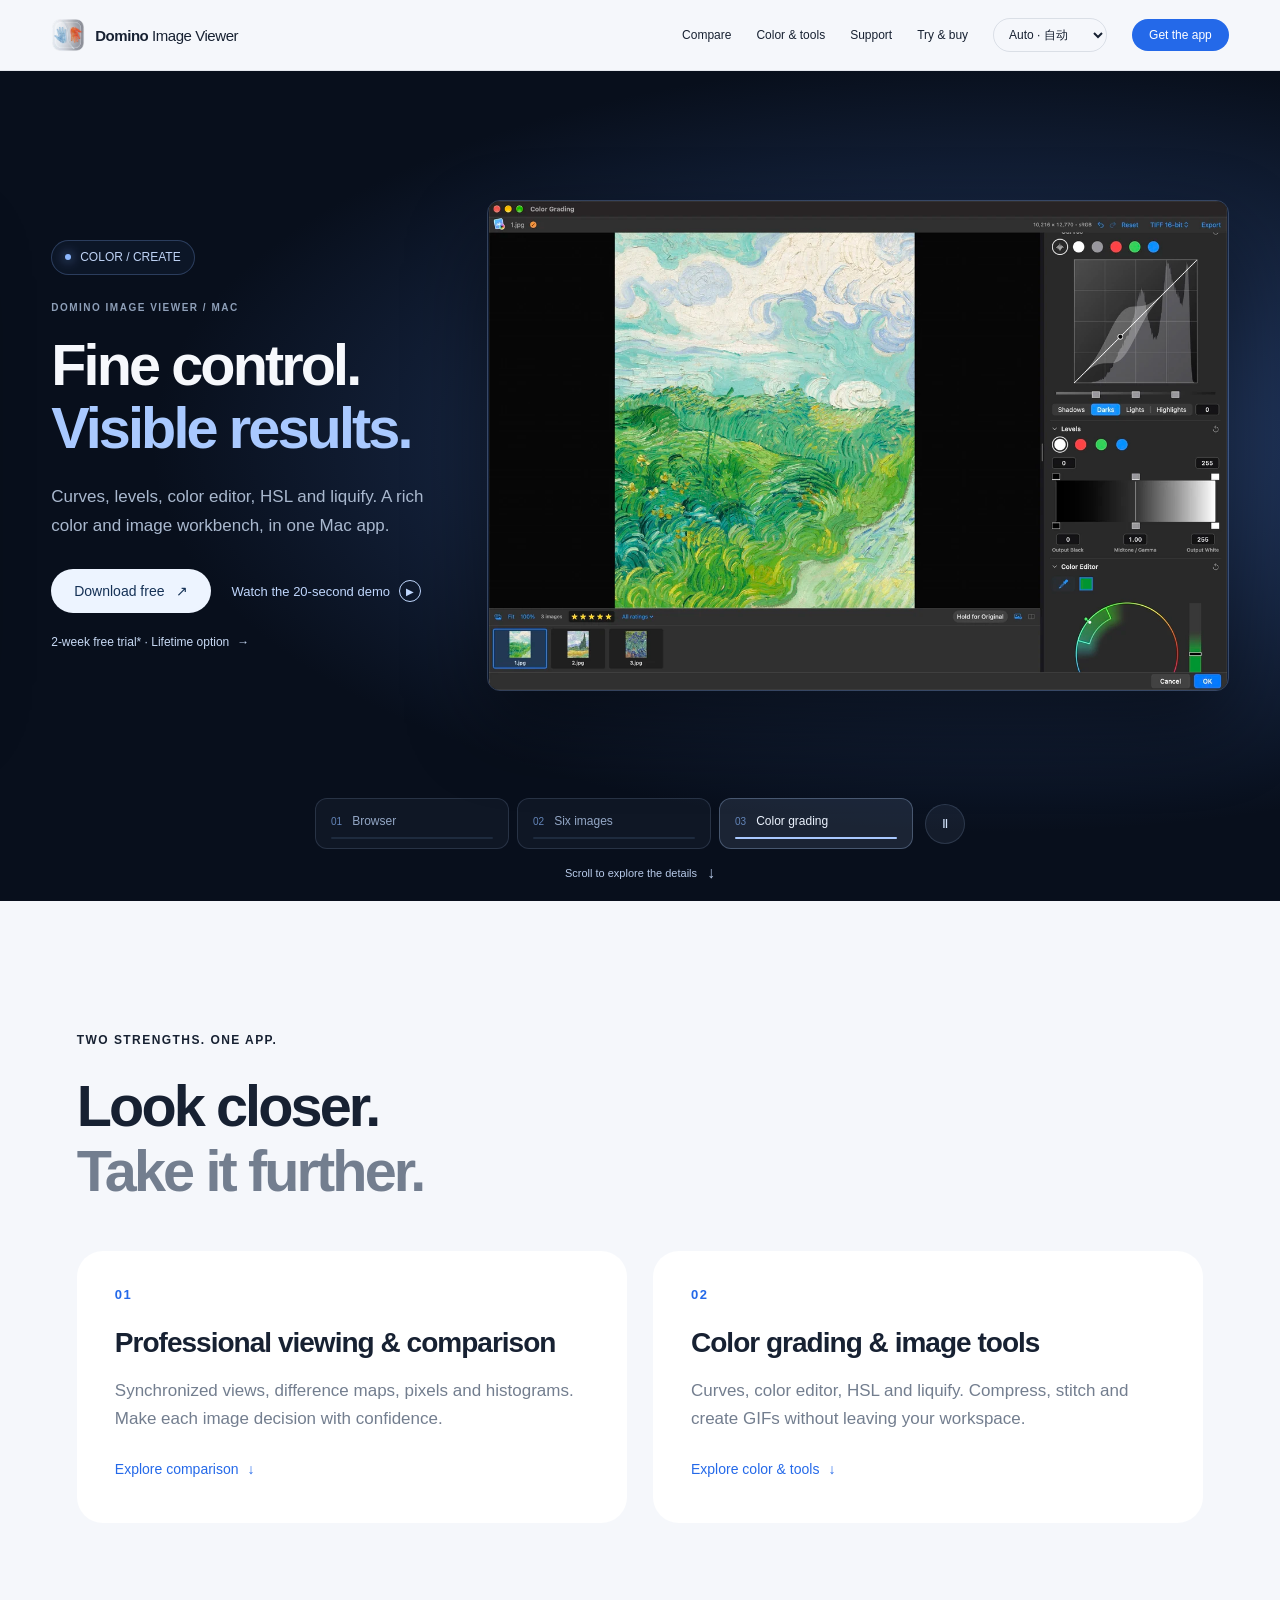
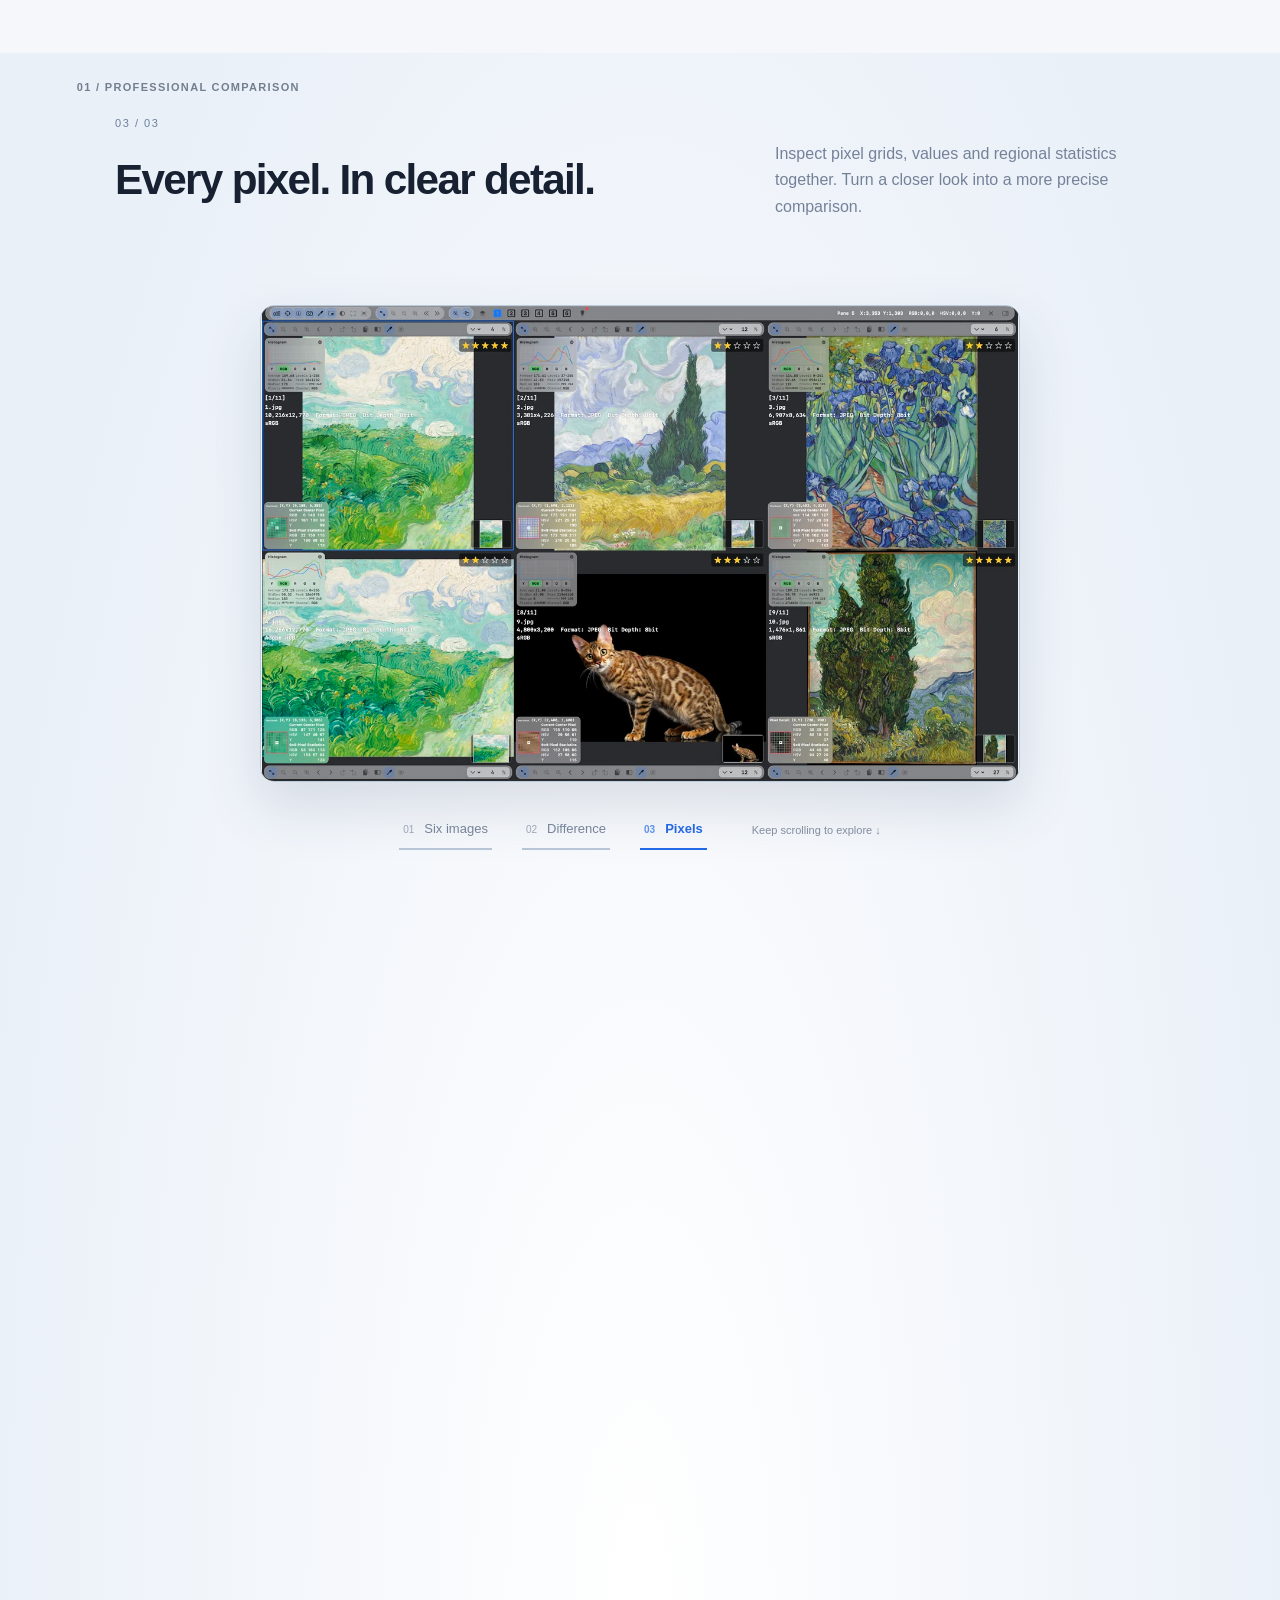
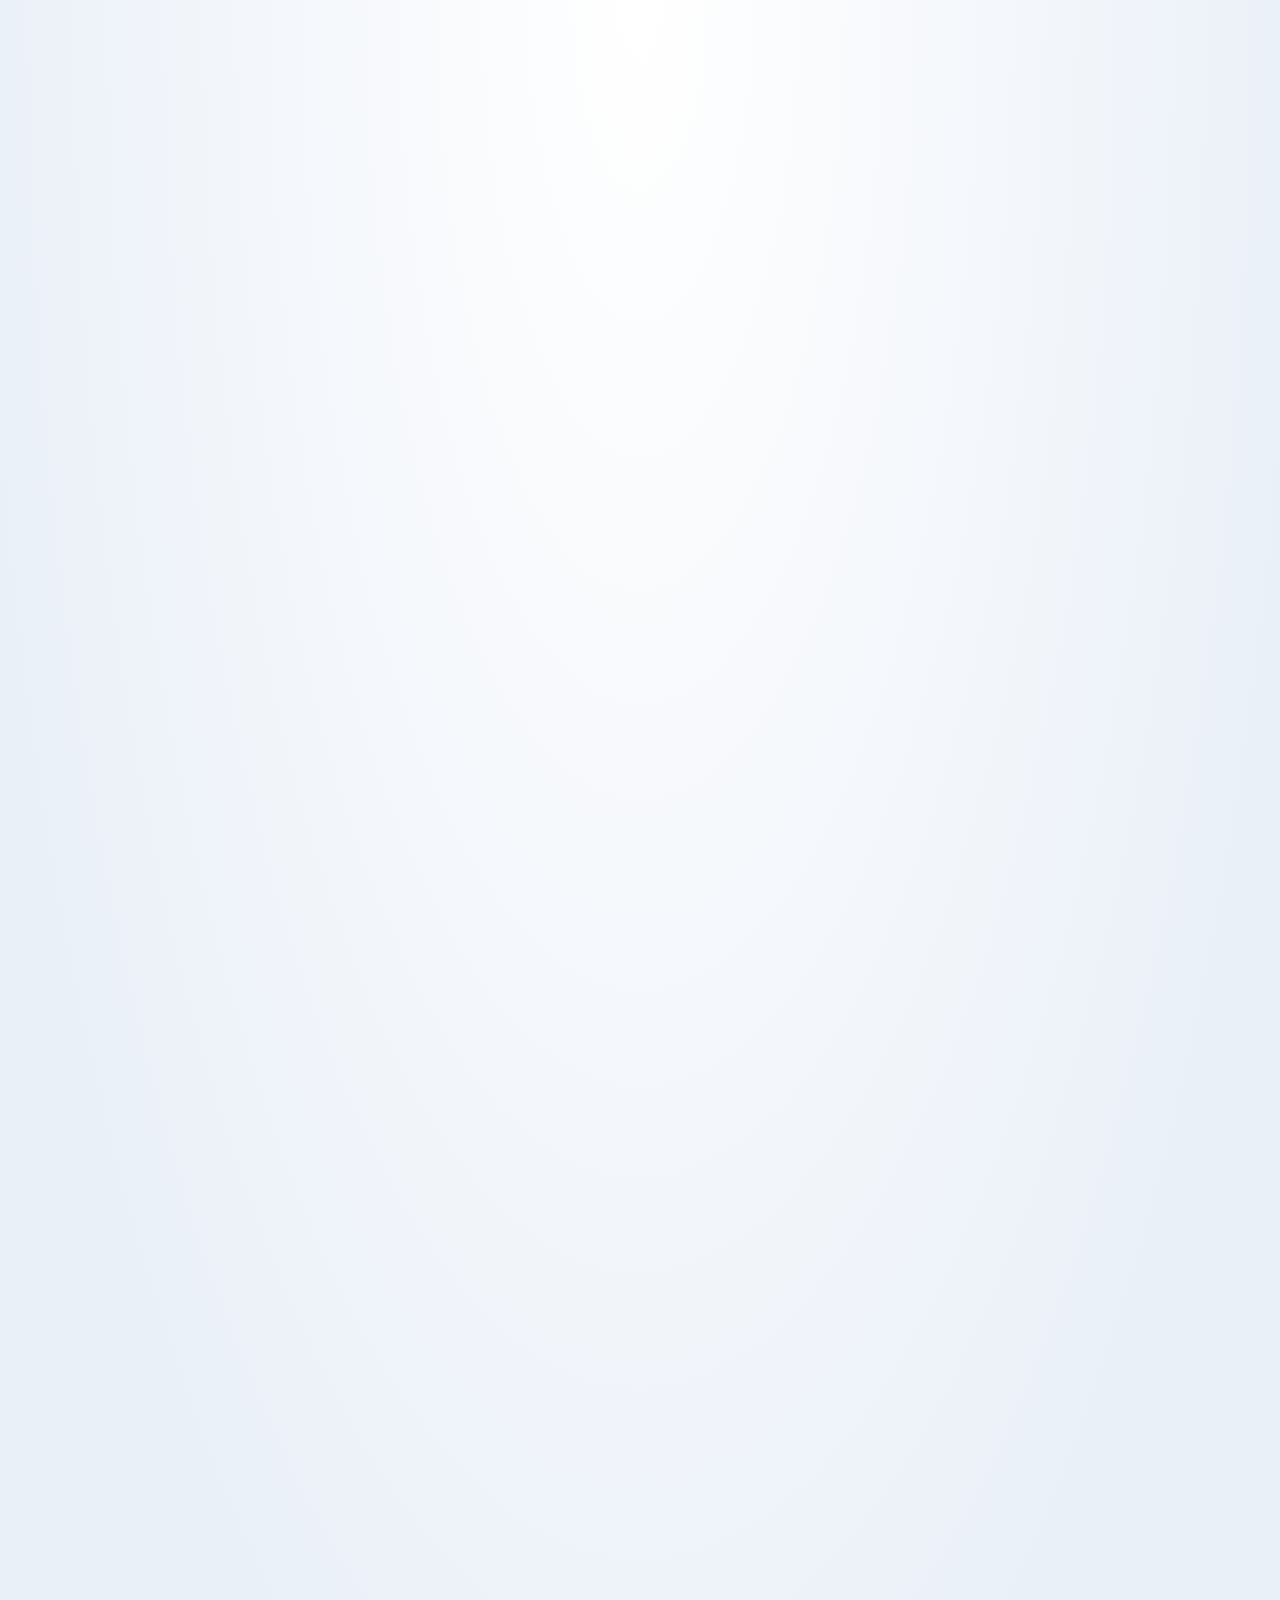
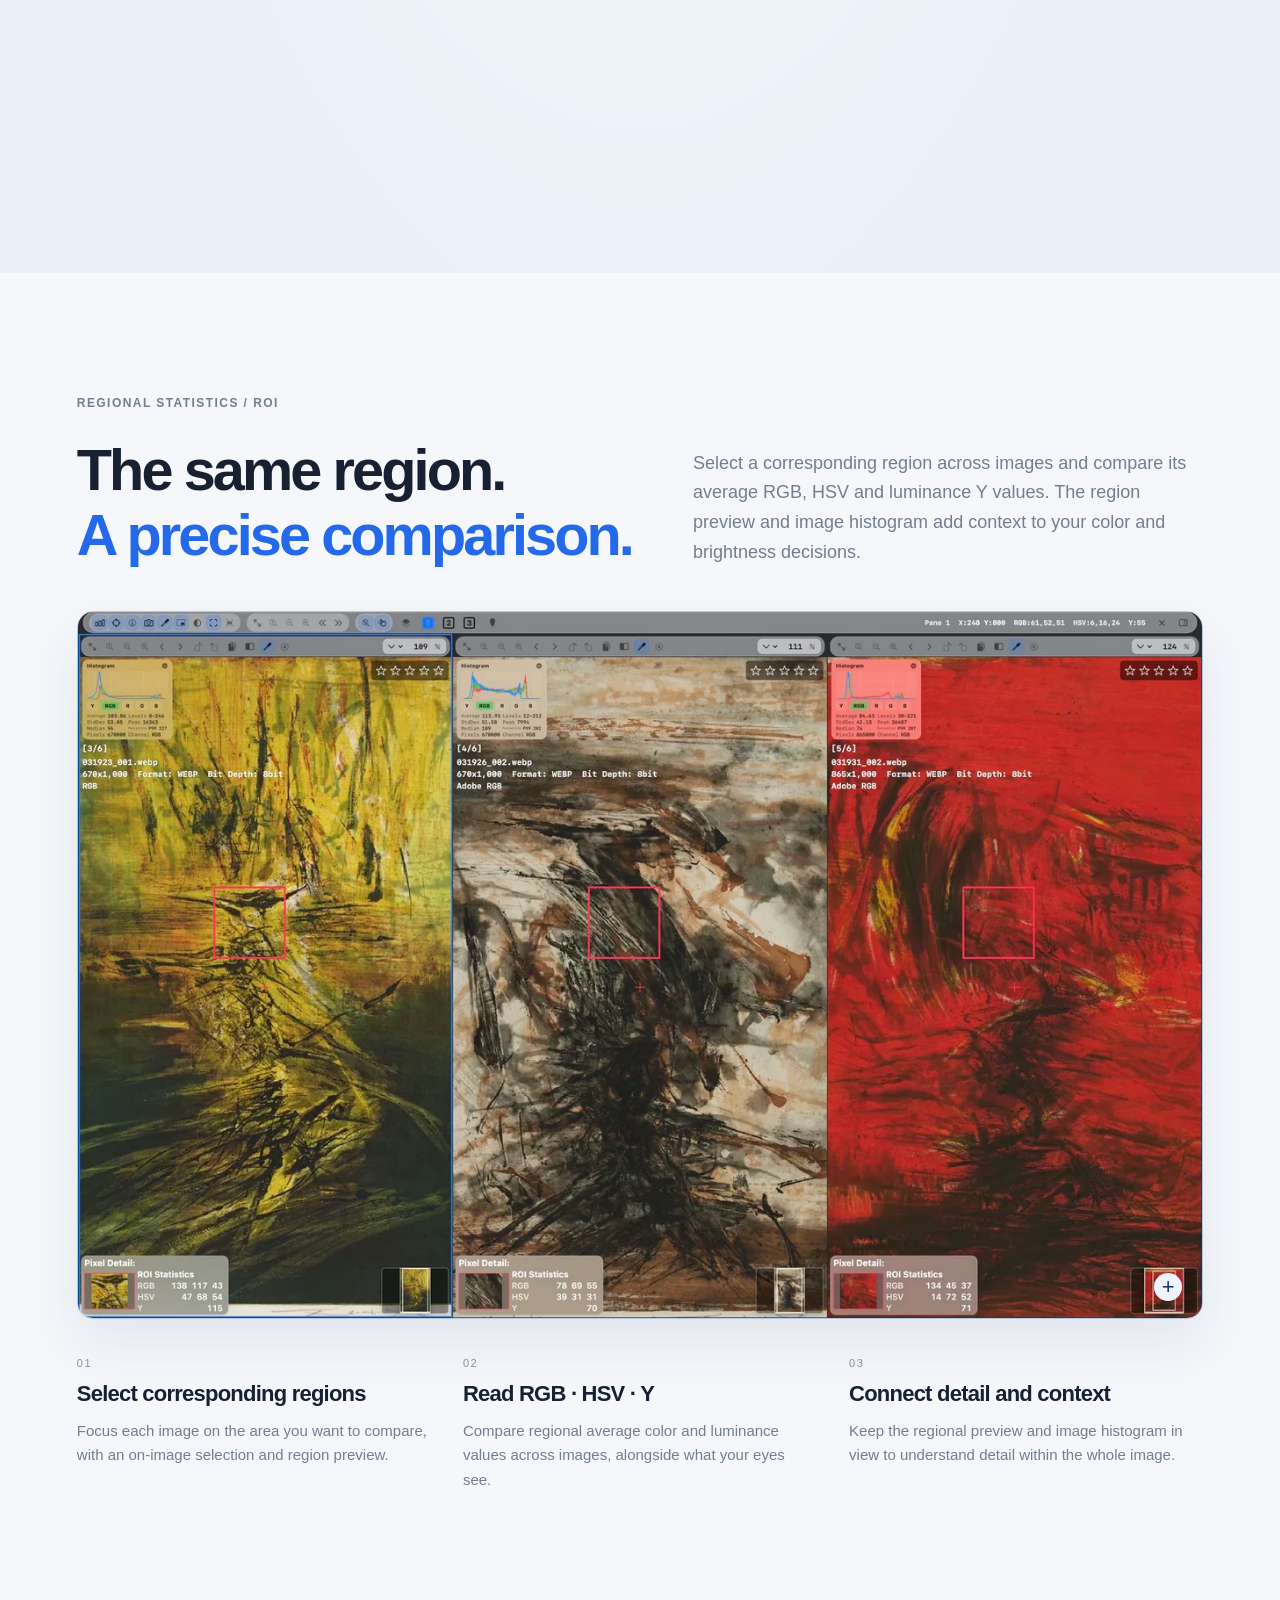
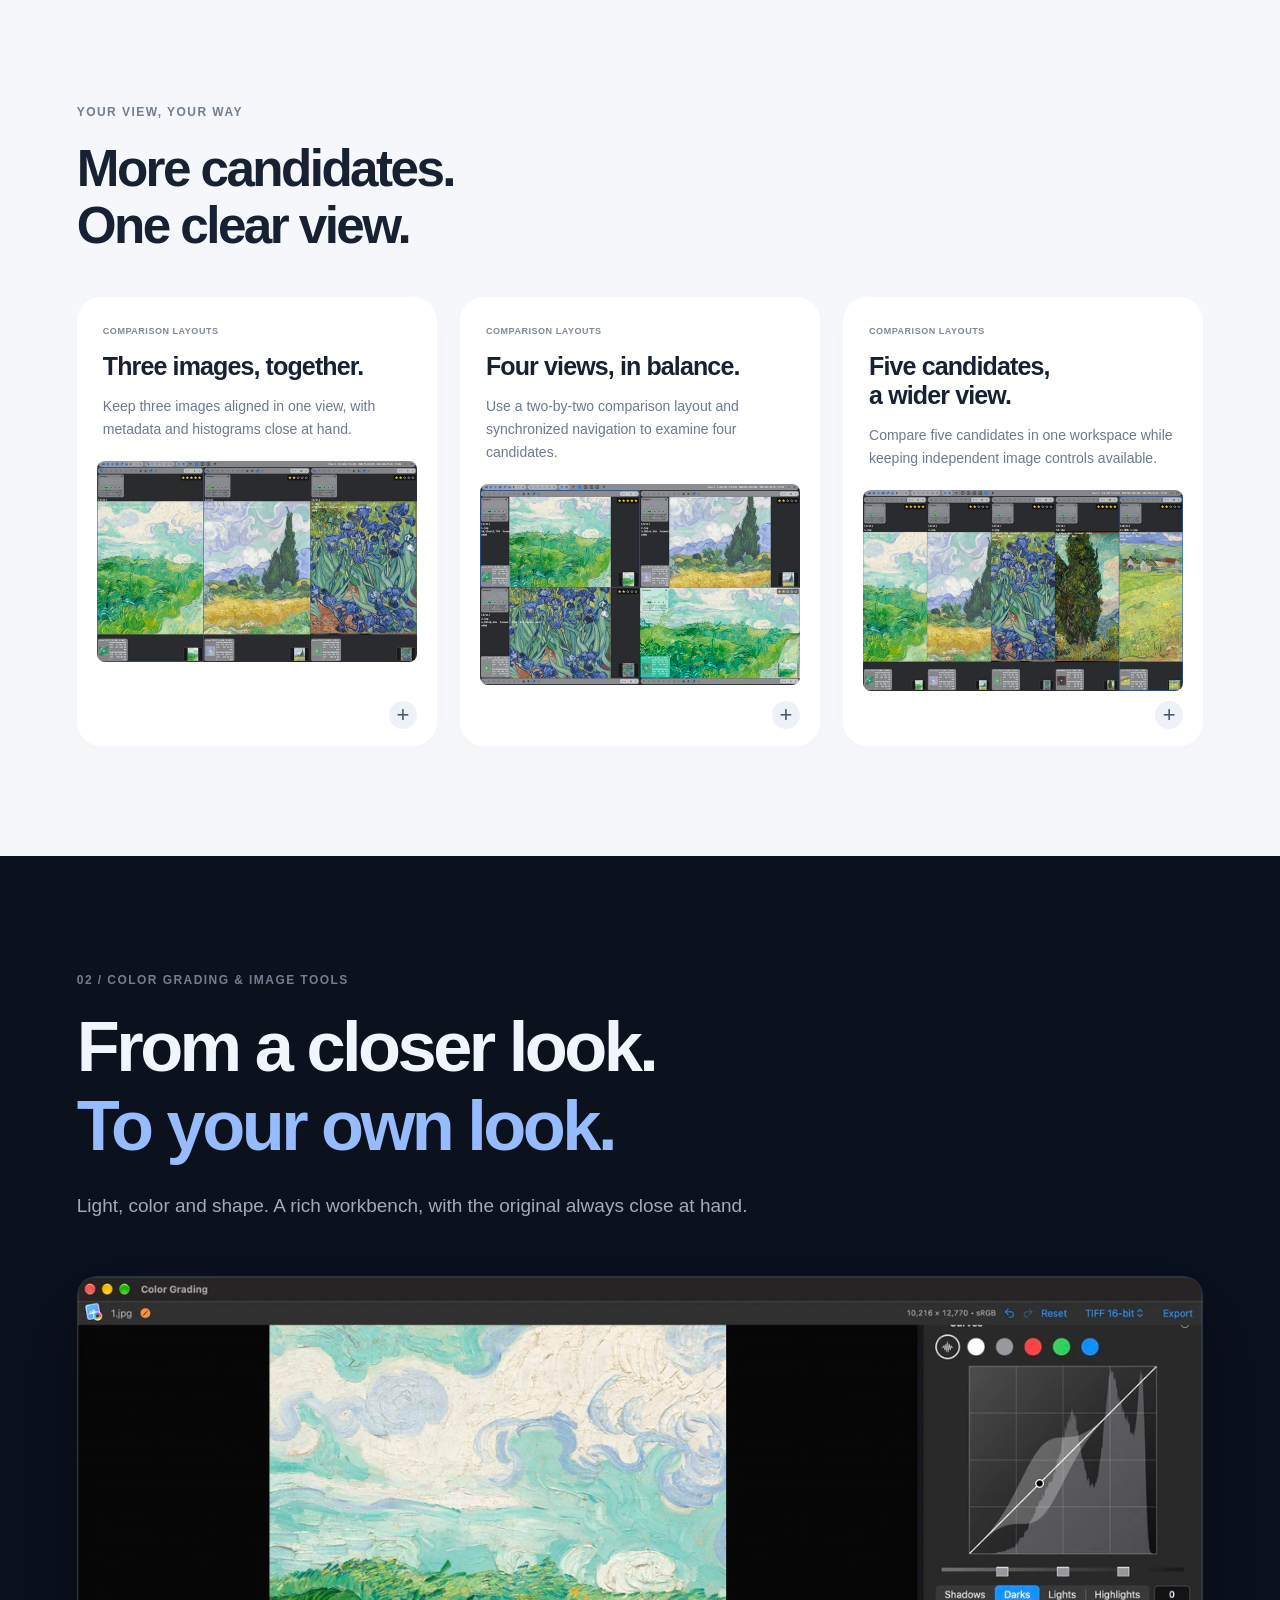
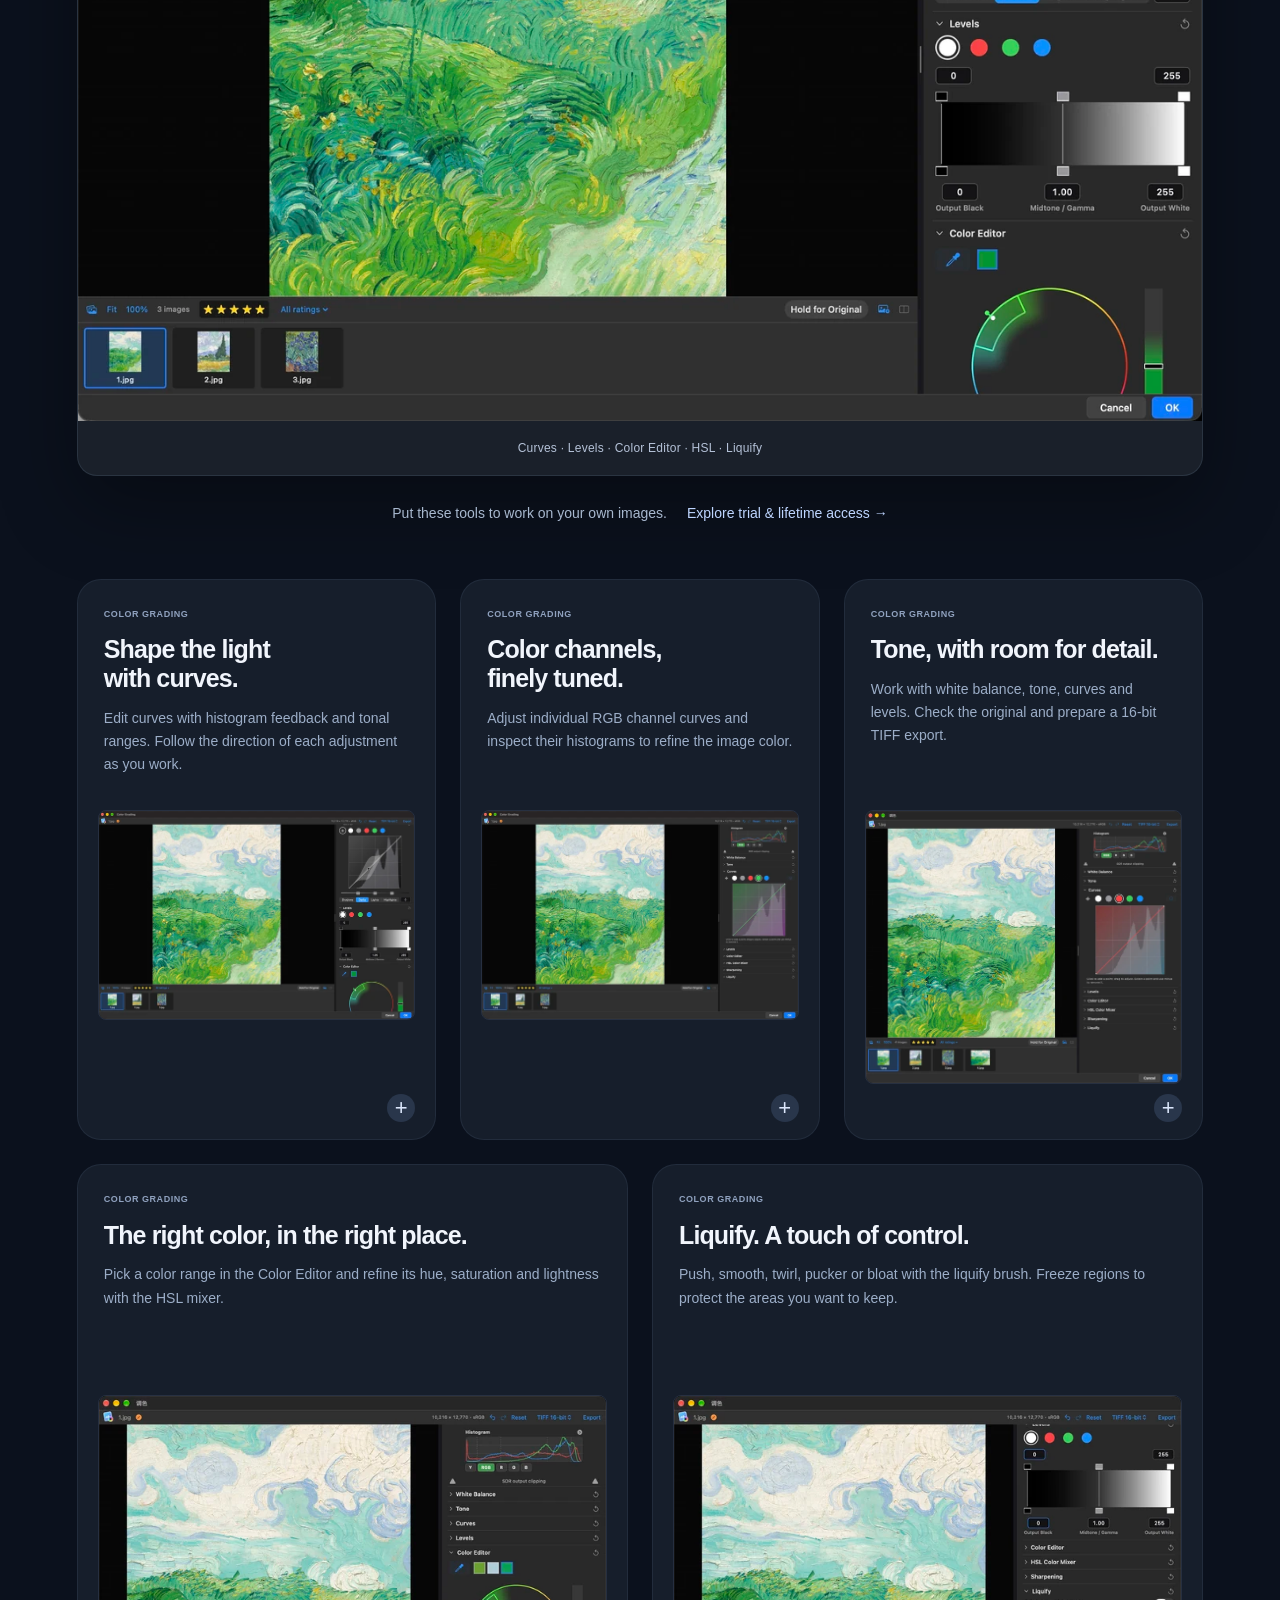
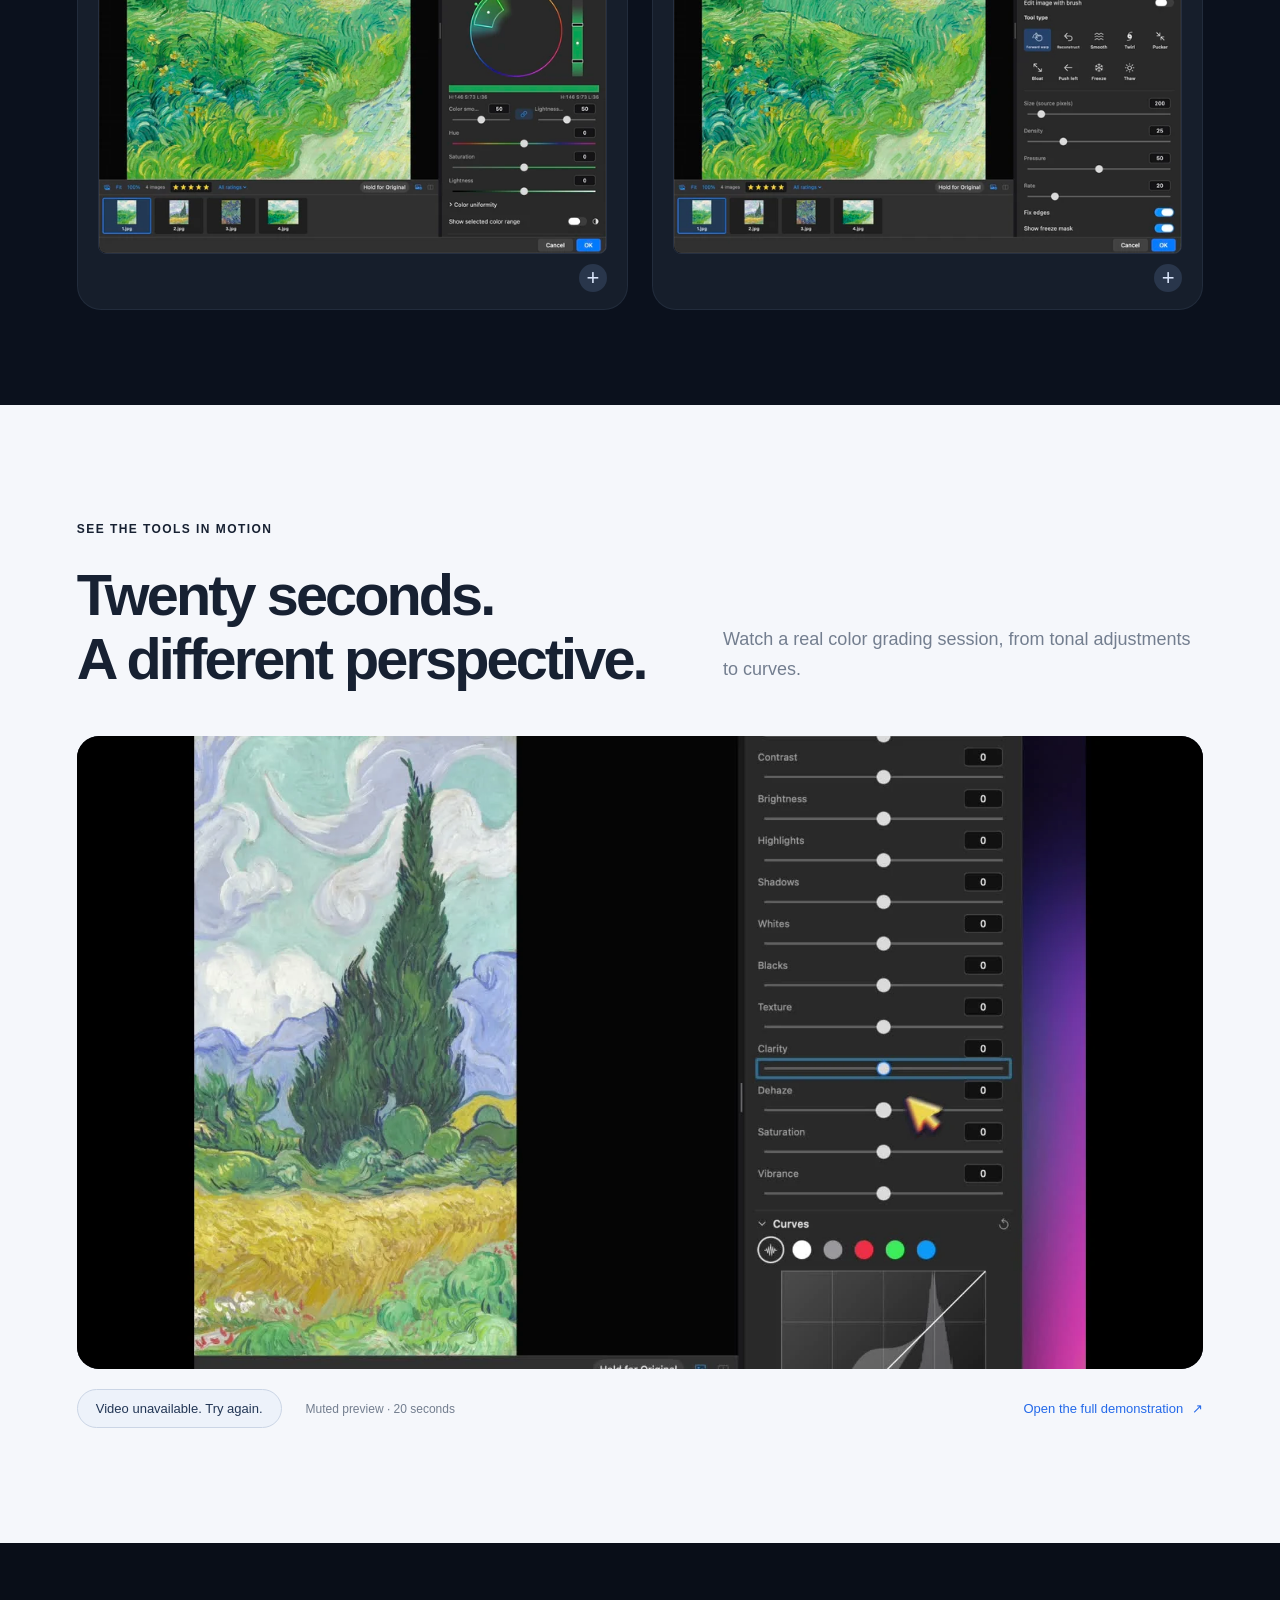
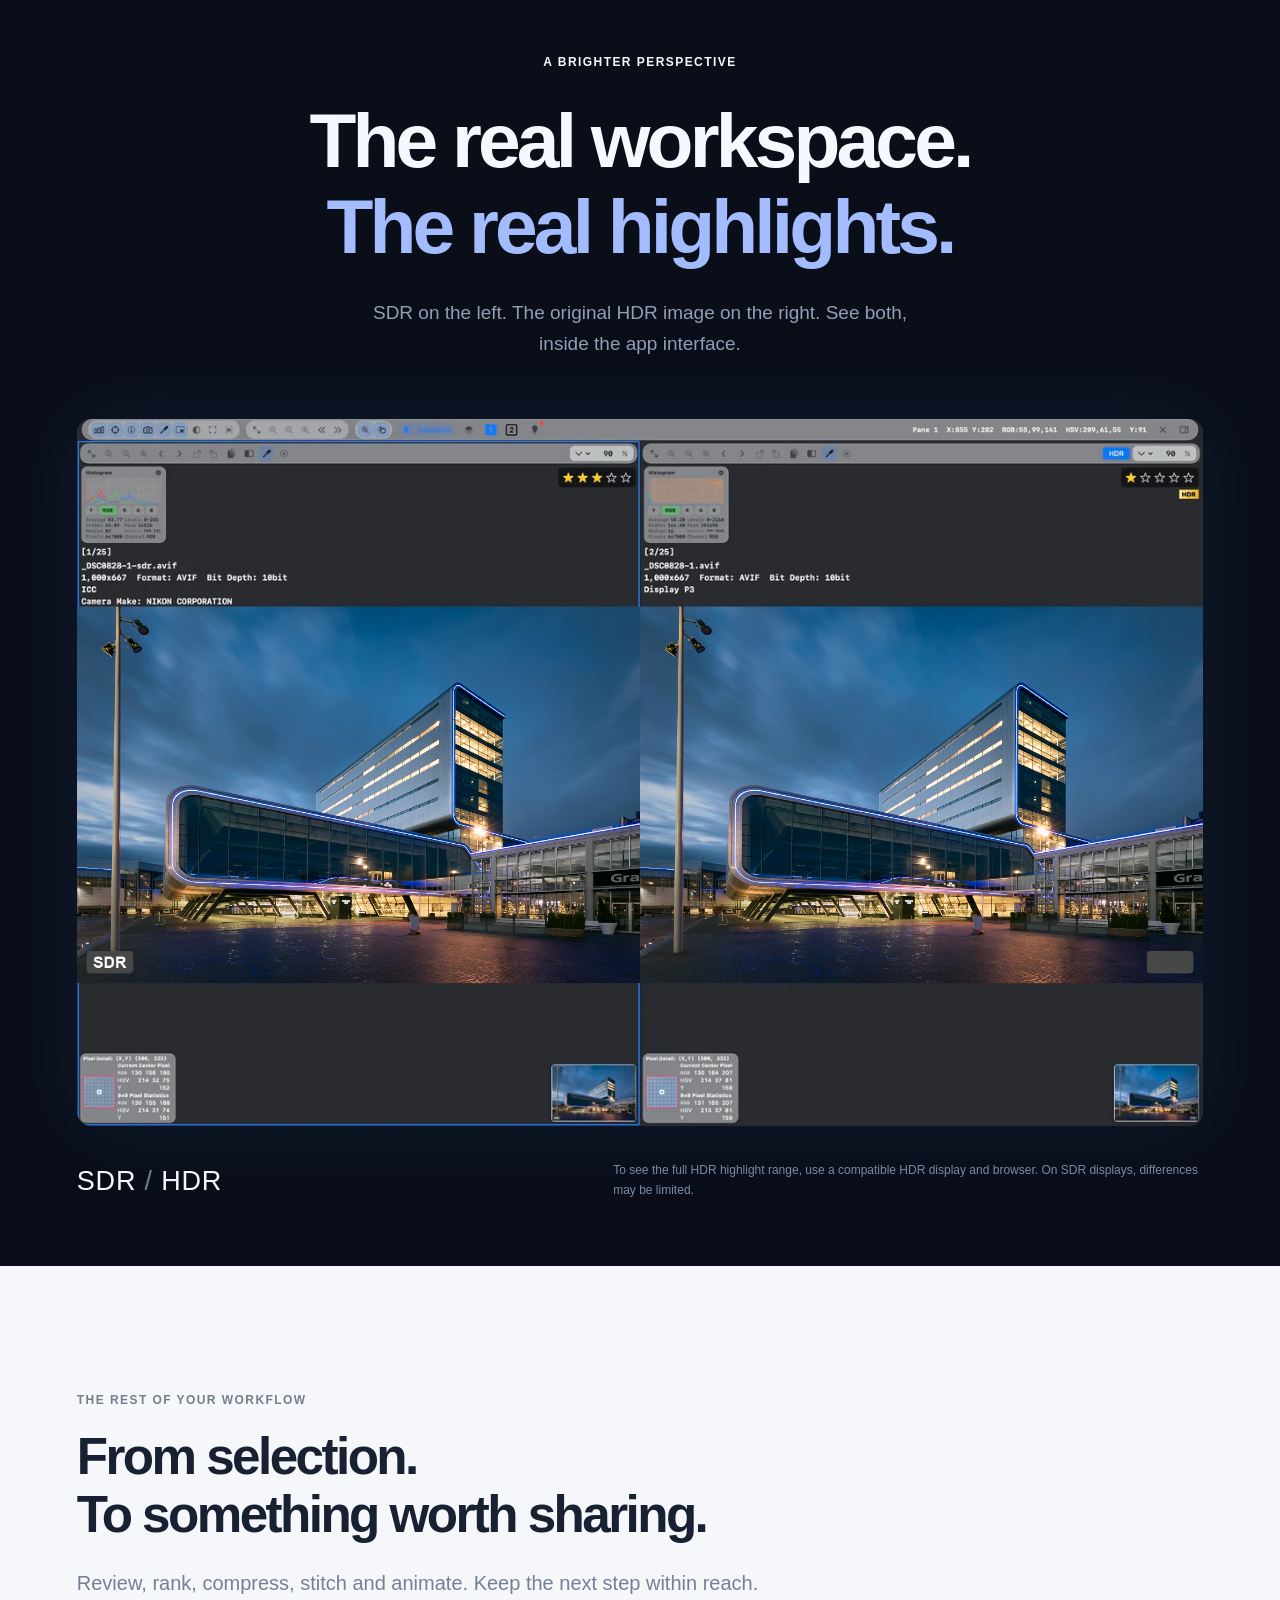
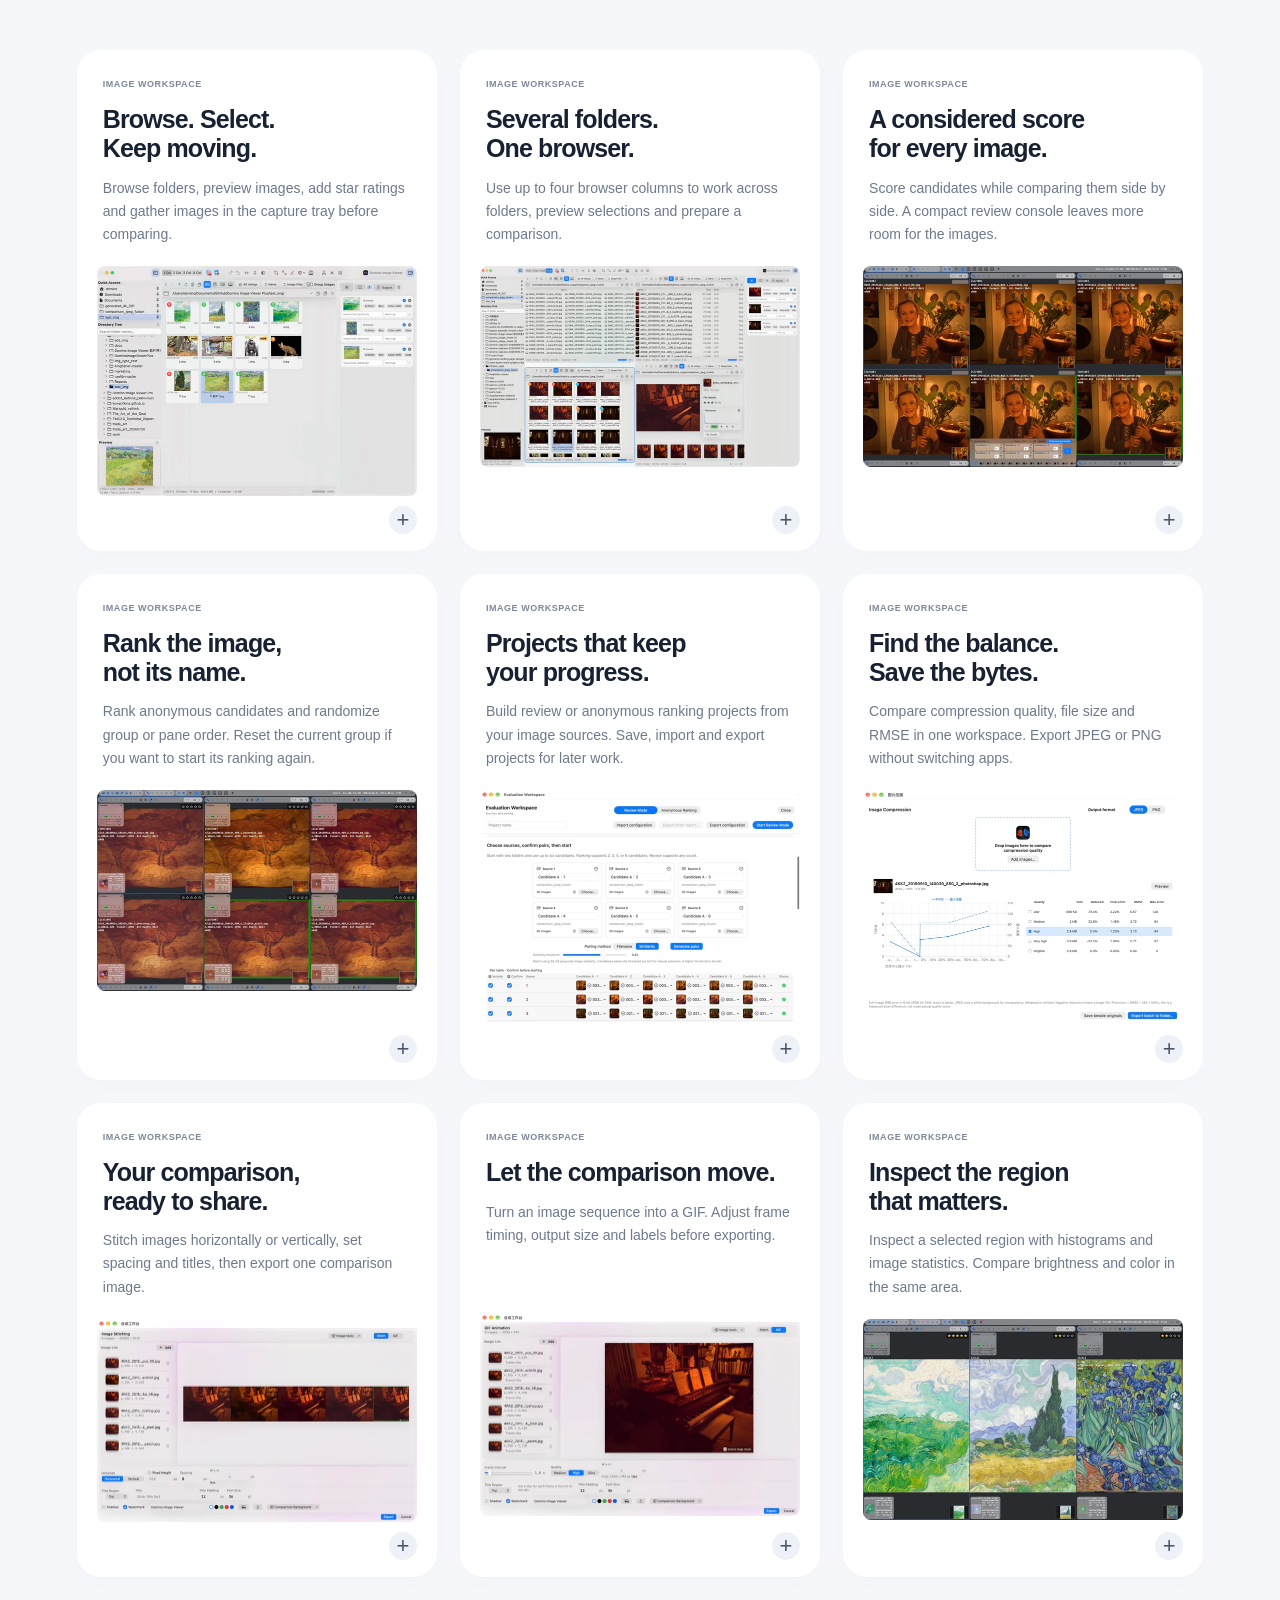
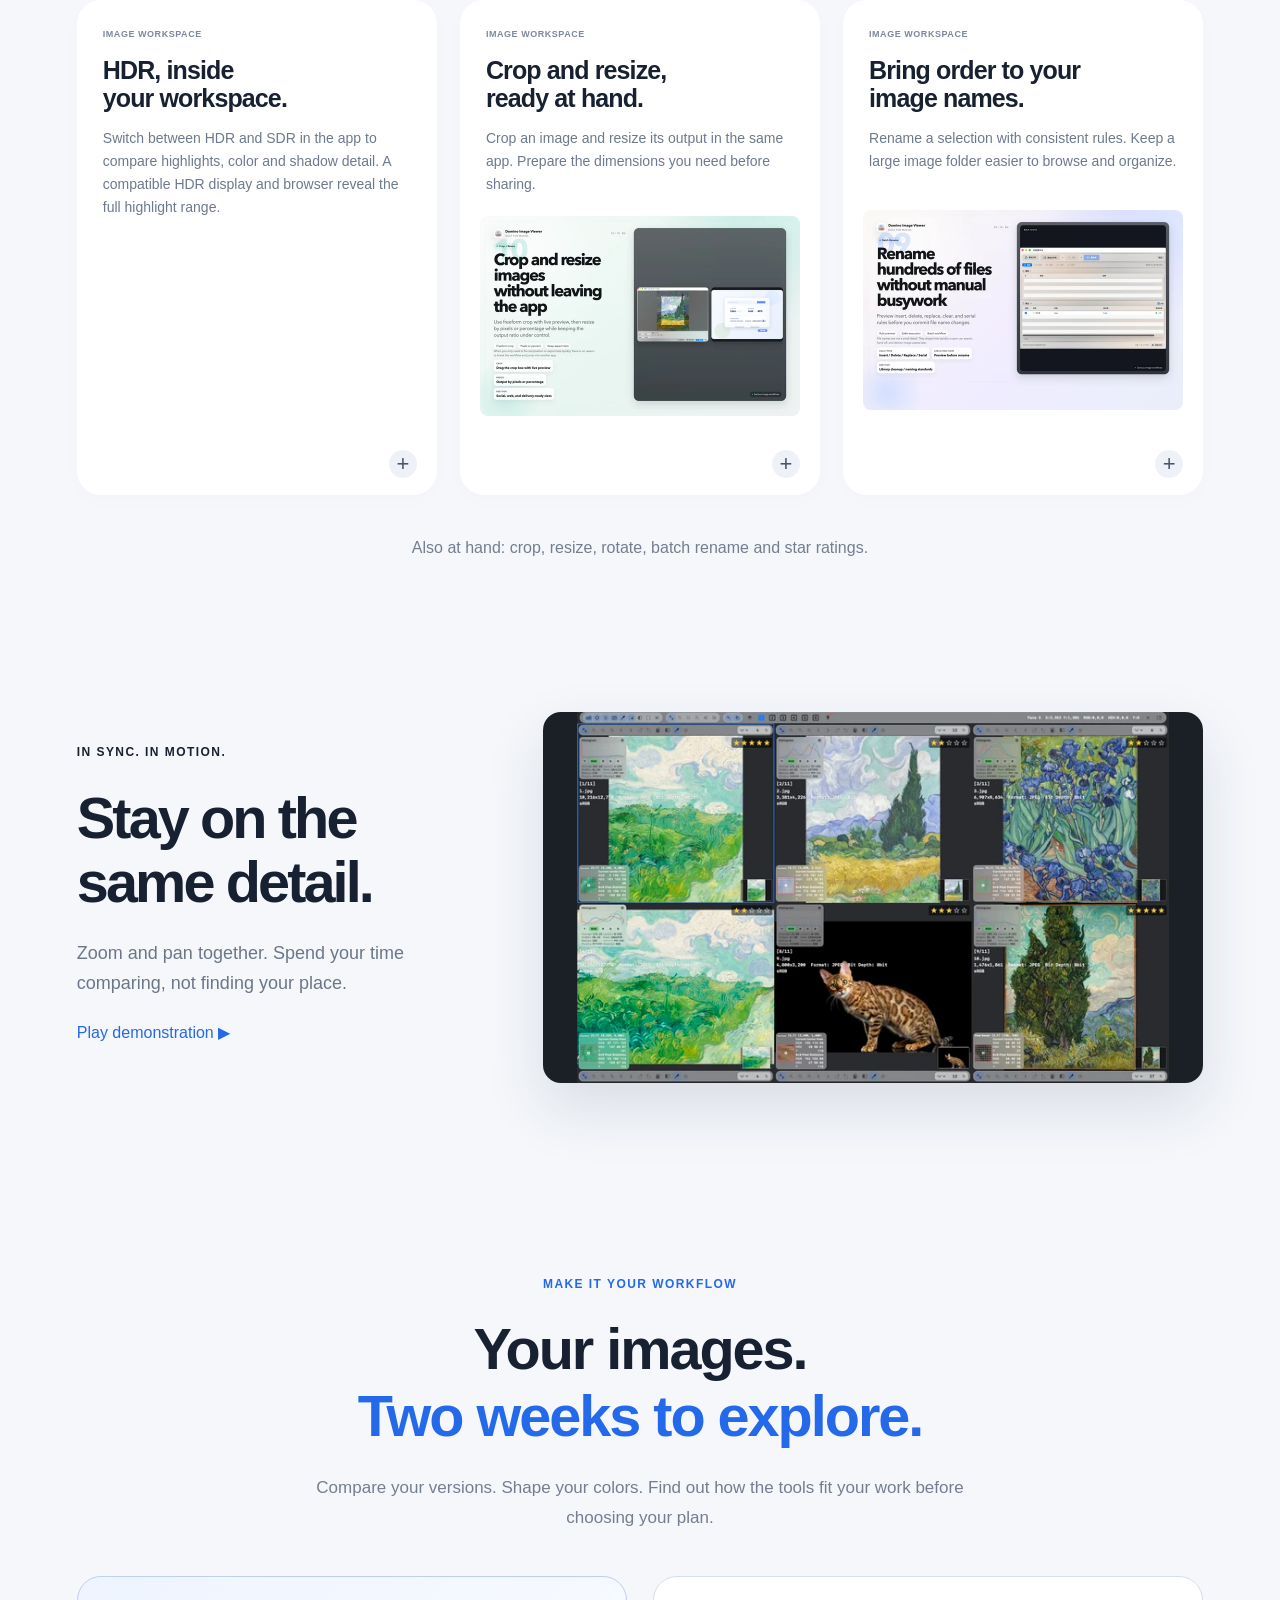
==== commit f35fed34: "2026-10-12 08:18" ====
--- a/index.html
+++ b/index.html
@@ -1 +1,115 @@
-<!doctype html><html lang="en"><head><meta charset="utf-8"><meta name="viewport" content="width=device-width,initial-scale=1"><meta name="theme-color" content="#f5f7fb"><meta name="description" content="Browse, compare and create with Domino Image Viewer for Mac. HDR, six-image comparison, pixel inspection and professional reviews."><meta name="robots" content="index, follow, max-image-preview:large"><meta name="google-site-verification" content="h6MM1TB0ump4s8JyRITyAZYUZx9gj3wXrHAfqCmx3oA"><meta name="baidu-site-verification" content="codeva-XblQrgUwwO"><link rel="canonical" href="https://kowanfkina.github.io/"><link rel="alternate" hreflang="x-default" href="https://kowanfkina.github.io/"><link rel="alternate" hreflang="en" href="https://kowanfkina.github.io/?lang=en"><link rel="alternate" hreflang="zh-CN" href="https://kowanfkina.github.io/?lang=zh"><link rel="alternate" hreflang="ja" href="https://kowanfkina.github.io/?lang=ja"><link rel="alternate" hreflang="es" href="https://kowanfkina.github.io/?lang=es"><meta property="og:type" content="website"><meta property="og:site_name" content="Domino Image Viewer"><meta property="og:title" content="Domino Image Viewer — Every detail matters."><meta property="og:description" content="One focused image workspace for Mac. Browse, compare, inspect and create."><meta property="og:url" content="https://kowanfkina.github.io/"><meta property="og:image" content="https://kowanfkina.github.io/assets/product/4-en-1280.webp"><meta name="twitter:card" content="summary_large_image"><title>Domino Image Viewer — Every detail matters.</title><link rel="icon" href="assets/product/icon.webp"><link rel="manifest" href="site.webmanifest"><script type="application/ld+json">{"@context":"https://schema.org","@type":"SoftwareApplication","name":"Domino Image Viewer","applicationCategory":"MultimediaApplication","operatingSystem":"macOS","description":"A professional image workspace for browsing, comparing, inspecting and creating on Mac.","url":"https://kowanfkina.github.io/","downloadUrl":"https://apps.apple.com/app/id6760245734","image":"https://kowanfkina.github.io/assets/product/4-en-1280.webp","offers":{"@type":"Offer","price":"0","priceCurrency":"USD"}}</script><script src="language.js"></script><link rel="stylesheet" href="styles.css"><script src="locale-data.js" defer></script><script src="app.js" defer></script></head><body><a class="skip" href="#main"><span class="en">Skip to content</span><span class="zh">跳转到正文</span><span class="ja">本文へスキップ</span><span class="es">Saltar al contenido</span></a><header class="nav"><div class="nav-inner"><a class="brand" href="#"><img src="assets/product/icon.webp" width="34" height="34" alt=""><span>Domino <b>Image Viewer</b></span></a><nav aria-label="Main"><a href="#compare"><span class="en">Explore</span><span class="zh">探索功能</span><span class="ja">機能</span><span class="es">Funciones</span></a><a href="#contact"><span class="en">Support</span><span class="zh">支持</span><span class="ja">サポート</span><span class="es">Soporte</span></a><select id="language" aria-label="Language / 语言 / 言語 / Idioma"><option value="auto">Auto · 自动</option><option value="zh">简体中文</option><option value="en">English</option><option value="ja">日本語</option><option value="es">Español</option></select><a class="button small" href="https://apps.apple.com/app/id6760245734"><span class="en">Get the app</span><span class="zh">获取 App</span><span class="ja">入手する</span><span class="es">Obtener</span></a></nav></div><div class="reading-progress"></div></header><main id="main"><section class="hero hero-v2" id="overview"><div class="hero-layout"><div class="hero-copy"><p class="hero-announcement"><i></i><span class="en">New HDR display</span><span class="zh">全新 HDR 显示</span><span class="ja">新しい HDR 表示</span><span class="es">Nueva visualización HDR</span></p><p class="eyebrow">DOMINO IMAGE VIEWER / MAC</p><h1><span class="en">See more.<br><em>Create better.</em></span><span class="zh">不止看图。<br><em>看见更多可能。</em></span><span class="ja">もっと見える。<br><em>もっと、つくれる。</em></span><span class="es">Mira más.<br><em>Crea mejor.</em></span></h1><p class="lead"><span class="en">From your first favorite to the finest pixel. Browse, compare and create in one powerful Mac workspace.</span><span class="zh">从心仪的一张，到精细的每个像素。浏览、对比与创作，在一个专业 Mac 工作空间里完成。</span><span class="ja">お気に入りの一枚から、繊細なピクセルまで。閲覧、比較、制作を、ひとつの Mac ワークスペースで。</span><span class="es">De tu foto favorita al detalle de cada píxel. Explora, compara y crea en un solo espacio para Mac.</span></p><div class="actions"><a class="button" href="https://apps.apple.com/app/id6760245734"><span class="en">Discover on the App Store</span><span class="zh">前往 App Store</span><span class="ja">App Store で見る</span><span class="es">Ver en el App Store</span> ↗</a><a class="text-link" href="assets/product/film-en.mp4" data-film><span class="en">Watch the 30-second film</span><span class="zh">观看 30 秒演示</span><span class="ja">30 秒のデモを見る</span><span class="es">Ver el vídeo de 30 segundos</span> <span class="play-icon">▶</span></a></div><div class="hero-specs"><div><strong>100+</strong><span><span class="en">image formats</span><span class="zh">种图片格式</span><span class="ja">画像形式</span><span class="es">formatos de imagen</span></span></div><div><strong>2–6</strong><span><span class="en">synchronized views</span><span class="zh">图同步对比</span><span class="ja">画像を同期比較</span><span class="es">vistas sincronizadas</span></span></div><div><strong>HDR</strong><span>+ SDR</span></div></div></div><div class="hero-stage" data-parallax="hero"><div class="hero-aura"></div><div class="hero-window"><img data-image="1" src="assets/product/1-en-1280.webp" srcset="assets/product/1-en-640.webp 640w, assets/product/1-en-1280.webp 1280w, assets/product/1-en-1920.webp 1920w" sizes="(max-width: 700px) 94vw, 85vw" alt="Multi-image comparison workspace" width="1920" height="1205" loading="eager" decoding="async" fetchpriority=high style="aspect-ratio:3600 / 2260"></div><div class="hero-mini"><div class="mini-title"><i></i><span class="en">Browse & organize</span><span class="zh">浏览与整理</span><span class="ja">閲覧・整理</span><span class="es">Explorar y organizar</span></div><img data-image="4" src="assets/product/4-en-1280.webp" srcset="assets/product/4-en-640.webp 640w, assets/product/4-en-1280.webp 1280w, assets/product/4-en-1920.webp 1920w" sizes="(max-width: 700px) 94vw, 85vw" alt="Domino image browser, ratings and file tray" width="1920" height="1242" loading="eager" decoding="async" fetchpriority=high style="aspect-ratio:2572 / 1664"></div><div class="hero-detail-badge"><span class="crosshair">⌖</span><div><strong><span class="en">One workspace. Every detail.</span><span class="zh">一个工作空间。每一处细节。</span><span class="ja">ひとつの空間に、すべての細部を。</span><span class="es">Un espacio. Todos los detalles.</span></strong><small>RGB / HSV / ROI</small></div></div><div class="hero-view-switch" role="group" aria-label="Product preview"><button type="button" data-hero-view="1" aria-pressed="true"><span class="en">Compare six images</span><span class="zh">六图同屏</span><span class="ja">6 枚を比較</span><span class="es">Comparar seis imágenes</span></button><button type="button" data-hero-view="4" aria-pressed="false"><span class="en">Browse & organize</span><span class="zh">浏览与整理</span><span class="ja">閲覧・整理</span><span class="es">Explorar y organizar</span></button><button type="button" data-hero-view="9" aria-pressed="false"><span class="en">Inspect every pixel</span><span class="zh">像素检视</span><span class="ja">ピクセルを確認</span><span class="es">Inspeccionar píxeles</span></button></div></div></div><p class="hero-foot"><span>↓</span><span class="en">Real app. Real possibilities.</span><span class="zh">真实应用界面，让可能性看得见。</span><span class="ja">実際のアプリ画面。広がる可能性。</span><span class="es">La app real. Posibilidades reales.</span><span class="media-locale-note"> · <span class="en">English interface demonstration</span><span class="zh">英文界面演示</span><span class="ja">英語インターフェースのデモ</span><span class="es">Demostración con interfaz en inglés</span></span></p></section><section class="intro wrap" data-reveal><p class="eyebrow"><span class="en">LESS SWITCHING. MORE CREATING.</span><span class="zh">少些切换，多些创作。</span><span class="ja">切り替えを減らして、制作に集中。</span><span class="es">MENOS CAMBIOS. MÁS CREACIÓN.</span></p><h2><span class="en">Your whole workflow.<br><span class="muted">Beautifully connected.</span></span><span class="zh">完整工作流。<br><span class="muted">自然连在一起。</span></span><span class="ja">ワークフロー全体を。<br><span class="muted">ひとつにつなぐ。</span></span><span class="es">Todo tu flujo de trabajo.<br><span class="muted">Perfectamente conectado.</span></span></h2><div class="intro-grid"><p><span class="en">From the first browse to the final review, keep your images and your tools together. Open mixed-format folders, find your favorites and move straight into the details.</span><span class="zh">从打开文件夹到完成最终评审，让图片与工具始终在一起。浏览多种格式，挑出心仪作品，随即深入细节。</span><span class="ja">最初の閲覧から最後のレビューまで、画像とツールをひとつに。さまざまな形式の画像からお気に入りを選び、そのまま細部の確認へ進めます。</span><span class="es">Desde la primera exploración hasta la revisión final, reúne imágenes y herramientas. Abre carpetas con distintos formatos, elige tus favoritas y examina los detalles.</span></p><div class="facts"><div><strong>100+</strong><span><span class="en">formats, including RAW</span><span class="zh">种格式，覆盖 RAW</span><span class="ja">RAW を含む形式</span><span class="es">formatos, incluido RAW</span></span></div><div><strong>2–6</strong><span><span class="en">synchronized views</span><span class="zh">图同步对比</span><span class="ja">画像を同期比較</span><span class="es">vistas sincronizadas</span></span></div><div><strong>HDR</strong><span><span class="en">a new way to see</span><span class="zh">全新显示模式</span><span class="ja">新しい表示体験</span><span class="es">una nueva forma de ver</span></span></div></div></div></section><section class="comparison" id="compare"><div class="compare-sticky"><div class="section-head wrap"><p class="eyebrow"><span class="en">A CLOSER LOOK</span><span class="zh">越看，越清楚。</span><span class="ja">細部まで、見えてくる。</span><span class="es">UNA MIRADA MÁS ATENTA</span></p><h2><span class="en">Great images. Meet great insight.</span><span class="zh">看见好画面。也看懂它。</span><span class="ja">美しい画像を、深く知る。</span><span class="es">Grandes imágenes. Más información.</span></h2></div><div class="comparison-shell wrap"><div class="compare-caption"><span class="chapter">01 — 03</span><h3 id="scene-title">Six images. One clear comparison.</h3><p id="scene-copy">Compare two to six images with synchronized zoom and pan.</p><div class="scene-tabs" role="tablist" aria-label="Comparison views"><button role="tab" id="tab-0" aria-controls="panel-0" aria-selected="true" tabindex="0" data-scene="0"><span class="en">Six images</span><span class="zh">六图同屏</span><span class="ja">6 枚比較</span><span class="es">Seis imágenes</span></button><button role="tab" id="tab-1" aria-controls="panel-1" aria-selected="false" tabindex="-1" data-scene="1"><span class="en">Difference</span><span class="zh">容差对比</span><span class="ja">差分</span><span class="es">Diferencias</span></button><button role="tab" id="tab-2" aria-controls="panel-2" aria-selected="false" tabindex="-1" data-scene="2"><span class="en">Pixels</span><span class="zh">像素网格</span><span class="ja">ピクセル</span><span class="es">Píxeles</span></button></div></div><div class="compare-screens"><div class="screen active" id="panel-0" role="tabpanel" aria-labelledby="tab-0" ><img data-image="1" src="assets/product/1-en-1280.webp" srcset="assets/product/1-en-640.webp 640w, assets/product/1-en-1280.webp 1280w, assets/product/1-en-1920.webp 1920w" sizes="(max-width: 700px) 94vw, 85vw" alt="Multi-image comparison workspace" width="1920" height="1205" loading="lazy" decoding="async"  style="aspect-ratio:3600 / 2260"></div><div class="screen " id="panel-1" role="tabpanel" aria-labelledby="tab-1" hidden><img data-image="2" src="assets/product/2-en-1280.webp" srcset="assets/product/2-en-640.webp 640w, assets/product/2-en-1280.webp 1280w, assets/product/2-en-1920.webp 1920w" sizes="(max-width: 700px) 94vw, 85vw" alt="Original A / Difference / Original B" width="1920" height="1205" loading="lazy" decoding="async"  style="aspect-ratio:3600 / 2260"></div><div class="screen " id="panel-2" role="tabpanel" aria-labelledby="tab-2" hidden><img data-image="9" src="assets/product/9-en-1280.webp" srcset="assets/product/9-en-640.webp 640w, assets/product/9-en-1280.webp 1280w, assets/product/9-en-1920.webp 1920w" sizes="(max-width: 700px) 94vw, 85vw" alt="High-zoom pixel grid comparison" width="1920" height="1205" loading="lazy" decoding="async"  style="aspect-ratio:3600 / 2260"></div></div></div><div class="scroll-hint"><span class="en">Scroll to explore, or choose a view above</span><span class="zh">向下滚动探索，或点击切换视图</span><span class="ja">スクロール、または上の表示を選択</span><span class="es">Desplázate o elige una vista arriba</span> <span>↓</span></div></div></section><section class="motion-section wrap" data-reveal><div class="motion-copy"><p class="eyebrow"><span class="en">IN SYNC. IN MOTION.</span><span class="zh">同步，才更从容。</span><span class="ja">動きも、視点も、ひとつに。</span><span class="es">EN MOVIMIENTO. EN SINTONÍA.</span></p><h2><span class="en">Same detail.<br>Every view.</span><span class="zh">同一处细节。<br>每一张，都看清。</span><span class="ja">同じ細部を。<br>すべての画像で。</span><span class="es">El mismo detalle.<br>En cada vista.</span></h2><p><span class="en">Zoom and pan together. Spend your time comparing images, not finding your place.</span><span class="zh">同步缩放与平移。把时间留给观察，不必在不同图片间反复定位。</span><span class="ja">ズームと移動を同期。位置合わせの手間を減らし、画像の比較に集中できます。</span><span class="es">Sincroniza el zoom y el desplazamiento. Dedica tu tiempo a comparar imágenes, sin tener que buscar la misma zona.</span></p><button class="text-link" id="loop-toggle" type="button" aria-pressed="false"><span class="en">Play demonstration ▶</span><span class="zh">播放操作演示 ▶</span><span class="ja">デモを再生 ▶</span><span class="es">Reproducir demostración ▶</span></button></div><div class="loop-frame"><video id="compare-loop" muted loop playsinline preload="none" poster="assets/product/1-en-640.webp" aria-label="Synchronized image comparison demonstration"></video></div></section><section class="hdr" id="hdr"><div class="wrap"><div class="hdr-heading" data-reveal><p class="eyebrow"><span class="en">A BRIGHTER PERSPECTIVE</span><span class="zh">换个视角，看见更多。</span><span class="ja">明るさの、その先へ。</span><span class="es">UNA PERSPECTIVA MÁS LUMINOSA</span></p><h2><span class="en">Let highlights<br><em>come to life.</em></span><span class="zh">让高光，<br><em>更有层次。</em></span><span class="ja">ハイライトに、<br><em>もっと表情を。</em></span><span class="es">Da vida<br><em>a las altas luces.</em></span></h2><p><span class="en">Meet HDR display. Switch between HDR and SDR, right inside your image workspace.</span><span class="zh">全新 HDR 显示。在熟悉的工作空间里，自由切换 HDR 与 SDR。</span><span class="ja">新しい HDR 表示。いつものワークスペースで、HDR と SDR を切り替えられます。</span><span class="es">Descubre la visualización HDR. Alterna entre HDR y SDR sin salir de tu espacio de trabajo.</span></p></div><div class="hdr-frame" data-parallax="hdr"><img data-image="3" src="assets/product/3-en-1280.webp" srcset="assets/product/3-en-640.webp 640w, assets/product/3-en-1280.webp 1280w, assets/product/3-en-1920.webp 1920w" sizes="(max-width: 700px) 94vw, 85vw" alt="HDR and SDR display comparison" width="1920" height="1205" loading="lazy" decoding="async"  style="aspect-ratio:3600 / 2260"></div><div class="hdr-bottom"><span>HDR <span class="muted">/</span> SDR</span><p><span class="en">HDR appearance depends on the image and display. This web preview is a standard dynamic range capture.</span><span class="zh">HDR 效果取决于源图像与显示设备。本页使用标准动态范围截图。</span><span class="ja">HDR の見え方は画像とディスプレイによって異なります。このページでは SDR の画面キャプチャを使用しています。</span><span class="es">El aspecto HDR depende de la imagen y la pantalla. Esta vista web utiliza una captura en rango dinámico estándar.</span></p></div></div></section><section class="toolbox wrap" id="highlights"><div class="section-head" data-reveal><p class="eyebrow"><span class="en">THOUGHTFULLY EQUIPPED</span><span class="zh">工具齐备，灵感就位。</span><span class="ja">制作に必要なものを、手元に。</span><span class="es">HERRAMIENTAS BIEN PENSADAS</span></p><h2><span class="en">Small details.<br>Big possibilities.</span><span class="zh">细节到位。<br>创作，自有空间。</span><span class="ja">細部へのこだわり。<br>広がる可能性。</span><span class="es">Pequeños detalles.<br>Grandes posibilidades.</span></h2><p><span class="en">Explore the tools that bring your image workflow together.</span><span class="zh">探索让图像工作流更完整的每一个工具。</span><span class="ja">画像のワークフローをつなぐツールをご覧ください。</span><span class="es">Descubre las herramientas que conectan tu flujo de trabajo.</span></p></div><div class="feature-grid"><article class="feature-card" data-reveal><a href="#detail-4" class="feature-open" data-detail="4"><div class="card-copy"><p class="eyebrow"><span class="en">YOUR IMAGE WORKSPACE FOR MAC</span><span class="zh">你的 Mac 图像工作空间</span><span class="ja">MAC の画像ワークスペース</span><span class="es">TU ESPACIO DE IMÁGENES PARA MAC</span></p><h3><span class="en">Browse. Compare. Create. All in one.</span><span class="zh">看图、选图、比较、创作。一站完成。</span><span class="ja">見る。比べる。つくる。ひとつの場所で。</span><span class="es">Explora. Compara. Crea. Todo en uno.</span></h3></div><div class="card-image"><img data-image="4" src="assets/product/4-en-1280.webp" srcset="assets/product/4-en-640.webp 640w, assets/product/4-en-1280.webp 1280w, assets/product/4-en-1920.webp 1920w" sizes="(max-width: 700px) 94vw, 85vw" alt="Image browser, ratings, and file tray" width="1920" height="1242" loading="lazy" decoding="async"  style="aspect-ratio:2572 / 1664"></div><span class="plus" aria-hidden="true">+</span><span class="sr-only"><span class="en">Explore feature</span><span class="zh">查看功能详情</span><span class="ja">機能の詳細を見る</span><span class="es">Explorar la función</span></span></a></article><article class="feature-card" data-reveal><a href="#detail-5" class="feature-open" data-detail="5"><div class="card-copy"><p class="eyebrow"><span class="en">IMAGE STITCHING WORKSPACE</span><span class="zh">图片拼接工作台</span><span class="ja">画像結合ワークスペース</span><span class="es">COMPOSICIÓN DE IMÁGENES</span></p><h3><span class="en">Many images. One finished composition.</span><span class="zh">把多张精彩，拼成一张。</span><span class="ja">複数の画像を、ひとつの作品に。</span><span class="es">Varias imágenes. Una composición.</span></h3></div><div class="card-image"><img data-image="5" src="assets/product/5-en-1280.webp" srcset="assets/product/5-en-640.webp 640w, assets/product/5-en-1280.webp 1280w, assets/product/5-en-1920.webp 1920w" sizes="(max-width: 700px) 94vw, 85vw" alt="Stitching controls and live preview" width="1920" height="1242" loading="lazy" decoding="async"  style="aspect-ratio:2572 / 1664"></div><span class="plus" aria-hidden="true">+</span><span class="sr-only"><span class="en">Explore feature</span><span class="zh">查看功能详情</span><span class="ja">機能の詳細を見る</span><span class="es">Explorar la función</span></span></a></article><article class="feature-card" data-reveal><a href="#detail-6" class="feature-open" data-detail="6"><div class="card-copy"><p class="eyebrow"><span class="en">REVIEWS / ANONYMOUS RANKING</span><span class="zh">评审模式 / 匿名天梯</span><span class="ja">レビュー / 匿名ランキング</span><span class="es">REVISIÓN / CLASIFICACIÓN ANÓNIMA</span></p><h3><span class="en">Focus on quality. Reduce bias.</span><span class="zh">专注画质，减少偏见。</span><span class="ja">画質に集中。先入観を減らす。</span><span class="es">Céntrate en la calidad. Reduce sesgos.</span></h3></div><div class="card-image"><img data-image="6" src="assets/product/6-en-1280.webp" srcset="assets/product/6-en-640.webp 640w, assets/product/6-en-1280.webp 1280w, assets/product/6-en-1920.webp 1920w" sizes="(max-width: 700px) 94vw, 85vw" alt="Evaluation projects and source pairing" width="1920" height="1242" loading="lazy" decoding="async"  style="aspect-ratio:2572 / 1664"></div><span class="plus" aria-hidden="true">+</span><span class="sr-only"><span class="en">Explore feature</span><span class="zh">查看功能详情</span><span class="ja">機能の詳細を見る</span><span class="es">Explorar la función</span></span></a></article><article class="feature-card" data-reveal><a href="#detail-7" class="feature-open" data-detail="7"><div class="card-copy"><p class="eyebrow"><span class="en">PROFESSIONAL REVIEW WORKSPACE</span><span class="zh">专业评审工作界面</span><span class="ja">プロフェッショナルなレビュー</span><span class="es">ESPACIO DE REVISIÓN PROFESIONAL</span></p><h3><span class="en">Inspect. Score. Stay focused.</span><span class="zh">边看边评，判断有据。</span><span class="ja">見ながら評価。判断を記録。</span><span class="es">Inspecciona. Puntúa. Concéntrate.</span></h3></div><div class="card-image"><img data-image="7" src="assets/product/7-en-1280.webp" srcset="assets/product/7-en-640.webp 640w, assets/product/7-en-1280.webp 1280w, assets/product/7-en-1920.webp 1920w" sizes="(max-width: 700px) 94vw, 85vw" alt="Image comparison and scoring console" width="1920" height="1205" loading="lazy" decoding="async"  style="aspect-ratio:3600 / 2260"></div><span class="plus" aria-hidden="true">+</span><span class="sr-only"><span class="en">Explore feature</span><span class="zh">查看功能详情</span><span class="ja">機能の詳細を見る</span><span class="es">Explorar la función</span></span></a></article><article class="feature-card" data-reveal><a href="#detail-8" class="feature-open" data-detail="8"><div class="card-copy"><p class="eyebrow"><span class="en">REGION OF INTEREST · STATISTICS</span><span class="zh">任意区域 · 图像统计</span><span class="ja">選択領域の統計</span><span class="es">ESTADÍSTICAS POR REGIÓN</span></p><h3><span class="en">Select a region. See the data.</span><span class="zh">选中一处，读懂细节。</span><span class="ja">領域を選んで、データを読む。</span><span class="es">Selecciona una región. Consulta los datos.</span></h3></div><div class="card-image"><img data-image="8" src="assets/product/8-en-1280.webp" srcset="assets/product/8-en-640.webp 640w, assets/product/8-en-1280.webp 1280w, assets/product/8-en-1920.webp 1920w" sizes="(max-width: 700px) 94vw, 85vw" alt="Multi-image region selection and statistics" width="1920" height="1205" loading="lazy" decoding="async"  style="aspect-ratio:3600 / 2260"></div><span class="plus" aria-hidden="true">+</span><span class="sr-only"><span class="en">Explore feature</span><span class="zh">查看功能详情</span><span class="ja">機能の詳細を見る</span><span class="es">Explorar la función</span></span></a></article><article class="feature-card" data-reveal><a href="#detail-9" class="feature-open" data-detail="9"><div class="card-copy"><p class="eyebrow"><span class="en">PRO MODE · HIGH-ZOOM PIXEL GRID</span><span class="zh">专业模式 · 高倍率像素网格</span><span class="ja">プロモード / ピクセルグリッド</span><span class="es">MODO PRO / CUADRÍCULA DE PÍXELES</span></p><h3><span class="en">Every pixel. In clear detail.</span><span class="zh">放大到像素，细节有数。</span><span class="ja">ピクセルひとつまで、くっきり。</span><span class="es">Cada píxel. Con todo detalle.</span></h3></div><div class="card-image"><img data-image="9" src="assets/product/9-en-1280.webp" srcset="assets/product/9-en-640.webp 640w, assets/product/9-en-1280.webp 1280w, assets/product/9-en-1920.webp 1920w" sizes="(max-width: 700px) 94vw, 85vw" alt="High-zoom pixel grid comparison" width="1920" height="1205" loading="lazy" decoding="async"  style="aspect-ratio:3600 / 2260"></div><span class="plus" aria-hidden="true">+</span><span class="sr-only"><span class="en">Explore feature</span><span class="zh">查看功能详情</span><span class="ja">機能の詳細を見る</span><span class="es">Explorar la función</span></span></a></article><article class="feature-card" data-reveal><a href="#detail-1" class="feature-open" data-detail="1"><div class="card-copy"><p class="eyebrow"><span class="en">UP TO SIX · SIDE BY SIDE</span><span class="zh">最多六图 · 同步对比</span><span class="ja">最大6枚の同期比較</span><span class="es">HASTA SEIS IMÁGENES</span></p><h3><span class="en">Six images. One clear comparison.</span><span class="zh">六张同屏。差别，一眼见。</span><span class="ja">6 枚を並べて。違いをひと目で。</span><span class="es">Seis imágenes. Una comparación clara.</span></h3></div><div class="card-image"><img data-image="1" src="assets/product/1-en-1280.webp" srcset="assets/product/1-en-640.webp 640w, assets/product/1-en-1280.webp 1280w, assets/product/1-en-1920.webp 1920w" sizes="(max-width: 700px) 94vw, 85vw" alt="Multi-image comparison workspace" width="1920" height="1205" loading="lazy" decoding="async"  style="aspect-ratio:3600 / 2260"></div><span class="plus" aria-hidden="true">+</span><span class="sr-only"><span class="en">Explore feature</span><span class="zh">查看功能详情</span><span class="ja">機能の詳細を見る</span><span class="es">Explorar la función</span></span></a></article><article class="feature-card" data-reveal><a href="#detail-2" class="feature-open" data-detail="2"><div class="card-copy"><p class="eyebrow"><span class="en">TOLERANCE · DIFFERENCE VIEW</span><span class="zh">两图容差 · 精准对比</span><span class="ja">許容値で差分を比較</span><span class="es">TOLERANCIA Y DIFERENCIAS</span></p><h3><span class="en">Small changes. Clearly visible.</span><span class="zh">细微差异，清晰呈现。</span><span class="ja">わずかな違いも、はっきりと。</span><span class="es">Pequeños cambios. Claramente visibles.</span></h3></div><div class="card-image"><img data-image="2" src="assets/product/2-en-1280.webp" srcset="assets/product/2-en-640.webp 640w, assets/product/2-en-1280.webp 1280w, assets/product/2-en-1920.webp 1920w" sizes="(max-width: 700px) 94vw, 85vw" alt="Original A / Difference / Original B" width="1920" height="1205" loading="lazy" decoding="async"  style="aspect-ratio:3600 / 2260"></div><span class="plus" aria-hidden="true">+</span><span class="sr-only"><span class="en">Explore feature</span><span class="zh">查看功能详情</span><span class="ja">機能の詳細を見る</span><span class="es">Explorar la función</span></span></a></article><article class="feature-card" data-reveal><a href="#detail-3" class="feature-open" data-detail="3"><div class="card-copy"><p class="eyebrow"><span class="en">NEW · HDR DISPLAY</span><span class="zh">全新 HDR 显示</span><span class="ja">新しい HDR 表示</span><span class="es">NUEVA VISUALIZACIÓN HDR</span></p><h3><span class="en">Give highlights room to shine.</span><span class="zh">让高光，更有层次。</span><span class="ja">ハイライトに、もっと表情を。</span><span class="es">Da vida a las altas luces.</span></h3></div><div class="card-image"><img data-image="3" src="assets/product/3-en-1280.webp" srcset="assets/product/3-en-640.webp 640w, assets/product/3-en-1280.webp 1280w, assets/product/3-en-1920.webp 1920w" sizes="(max-width: 700px) 94vw, 85vw" alt="HDR / SDR display comparison" width="1920" height="1205" loading="lazy" decoding="async"  style="aspect-ratio:3600 / 2260"></div><span class="plus" aria-hidden="true">+</span><span class="sr-only"><span class="en">Explore feature</span><span class="zh">查看功能详情</span><span class="ja">機能の詳細を見る</span><span class="es">Explorar la función</span></span></a></article></div></section><section class="closing wrap" data-reveal><img src="assets/product/icon.webp" alt="" width="88" height="88" loading="lazy"><h2><span class="en">Give your images<br>a space of their own.</span><span class="zh">给你的图片，<br>一个专属工作空间。</span><span class="ja">あなたの画像に、<br>専用のワークスペースを。</span><span class="es">Dale a tus imágenes<br>su propio espacio.</span></h2><p><span class="en">Domino Image Viewer. Made for your Mac.</span><span class="zh">Domino Image Viewer。为你的 Mac 打造。</span><span class="ja">Domino Image Viewer。あなたの Mac のために。</span><span class="es">Domino Image Viewer. Hecho para tu Mac.</span></p><a class="button" href="https://apps.apple.com/app/id6760245734"><span class="en">View on the App Store</span><span class="zh">在 App Store 中查看</span><span class="ja">App Store で見る</span><span class="es">Ver en el App Store</span> ↗</a></section><section class="support wrap" id="contact"><div><h2><span class="en">Here to help.</span><span class="zh">随时为你提供帮助。</span><span class="ja">いつでも、お手伝いします。</span><span class="es">Estamos para ayudarte.</span></h2><p><span class="en">Questions, feedback or something not working? Get in touch.</span><span class="zh">使用疑问、功能建议，或遇到问题？欢迎联系。</span><span class="ja">ご質問、ご意見、不具合のご報告など、お気軽にご連絡ください。</span><span class="es">¿Dudas, sugerencias o algún problema? Ponte en contacto.</span></p></div><div><a href="mailto:1134105470@qq.com">1134105470@qq.com ↗</a><a href="https://kowanfkina.github.io/Domino-Image-Viewer-Privacy-Policy/"><span class="en">Privacy policy</span><span class="zh">隐私政策</span><span class="ja">プライバシーポリシー</span><span class="es">Política de privacidad</span> ↗</a></div></section><section class="fallback-details wrap" aria-label="Feature details"><details id="detail-1"><summary><span class="en">UP TO SIX · SIDE BY SIDE</span><span class="zh">最多六图 · 同步对比</span><span class="ja">最大6枚の同期比較</span><span class="es">HASTA SEIS IMÁGENES</span></summary><p><span class="en">Compare two to six images with synchronized zoom and pan. Keep every version focused on the same detail.</span><span class="zh">从两图到六图，把不同版本放在一起。同步缩放与平移，让目光始终落在同一处细节。</span><span class="ja">2〜6枚の画像を並べ、ズームと移動を同期。同じ位置の細部を比較できます。</span><span class="es">Compara de dos a seis imágenes con zoom y desplazamiento sincronizados para observar el mismo detalle.</span></p></details><details id="detail-2"><summary><span class="en">TOLERANCE · DIFFERENCE VIEW</span><span class="zh">两图容差 · 精准对比</span><span class="ja">許容値で差分を比較</span><span class="es">TOLERANCIA Y DIFERENCIAS</span></summary><p><span class="en">Turn differences between two images into a visual map. Adjust tolerance to focus on changes above your threshold.</span><span class="zh">把两张图片的差异转成可视化差异图。调节容差阈值，聚焦超过阈值的变化。</span><span class="ja">2枚の画像の違いを差分マップで表示。許容値を調整し、しきい値を超える変化に注目できます。</span><span class="es">Convierte las diferencias entre dos imágenes en un mapa visual. Ajusta la tolerancia para destacar los cambios que superen el umbral.</span></p></details><details id="detail-3"><summary><span class="en">NEW · HDR DISPLAY</span><span class="zh">全新 HDR 显示</span><span class="ja">新しい HDR 表示</span><span class="es">NUEVA VISUALIZACIÓN HDR</span></summary><p><span class="en">View HDR images on supported displays. Switch between HDR and SDR to inspect how each mode presents your image.</span><span class="zh">在支持的显示设备上呈现 HDR 图像。随时切换 HDR 与 SDR，查看不同显示模式下的画面。</span><span class="ja">対応ディスプレイで HDR 画像を表示。HDR と SDR を切り替え、表示モードによる違いを確認できます。</span><span class="es">Visualiza imágenes HDR en pantallas compatibles. Alterna entre HDR y SDR para examinar cada modo.</span></p></details><details id="detail-4"><summary><span class="en">YOUR IMAGE WORKSPACE FOR MAC</span><span class="zh">你的 Mac 图像工作空间</span><span class="ja">MAC の画像ワークスペース</span><span class="es">TU ESPACIO DE IMÁGENES PARA MAC</span></summary><p><span class="en">Bring image browsing, precise comparison, and everyday creative tools into one focused Mac workspace.</span><span class="zh">从日常浏览到专业检视，把图片管理、精准对比和常用创作工具，收进同一个工作空间。</span><span class="ja">画像の閲覧、精密な比較、日常の制作ツールを、Mac のひとつのワークスペースに。</span><span class="es">Reúne la exploración, la comparación precisa y las herramientas creativas en un solo espacio para Mac.</span></p></details><details id="detail-5"><summary><span class="en">IMAGE STITCHING WORKSPACE</span><span class="zh">图片拼接工作台</span><span class="ja">画像結合ワークスペース</span><span class="es">COMPOSICIÓN DE IMÁGENES</span></summary><p><span class="en">Build a layout for your portfolio, comparisons, or sharing. Arrange images, preview the result, and export in one workspace.</span><span class="zh">为作品展示、图像对照和内容分享排好版。在同一个工作台调整布局，预览结果并导出。</span><span class="ja">作品紹介、比較、共有のために画像を配置。レイアウトを調整し、プレビューして書き出せます。</span><span class="es">Prepara diseños para tu portafolio, comparaciones o publicaciones. Organiza, previsualiza y exporta en un solo lugar.</span></p></details><details id="detail-6"><summary><span class="en">REVIEWS / ANONYMOUS RANKING</span><span class="zh">评审模式 / 匿名天梯</span><span class="ja">レビュー / 匿名ランキング</span><span class="es">REVISIÓN / CLASIFICACIÓN ANÓNIMA</span></summary><p><span class="en">Score images in Review Mode or compare them with Anonymous Ranking. Turn individual decisions into saved evaluation projects.</span><span class="zh">用评审模式逐项打分，或用匿名天梯比较优劣。把一次次判断，组织成可保存的评测项目。</span><span class="ja">レビューモードで採点、または匿名ランキングで比較。判断を保存可能な評価プロジェクトにまとめられます。</span><span class="es">Puntúa imágenes o compáralas de forma anónima. Organiza tus decisiones en proyectos de evaluación guardados.</span></p></details><details id="detail-7"><summary><span class="en">PROFESSIONAL REVIEW WORKSPACE</span><span class="zh">专业评审工作界面</span><span class="ja">プロフェッショナルなレビュー</span><span class="es">ESPACIO DE REVISIÓN PROFESIONAL</span></summary><p><span class="en">Compare images side by side and record decisions in the scoring console. Keep inspection and evaluation in the same flow.</span><span class="zh">并排检视图像，在评分控制台直接记录判断。让看细节、打分与标记问题保持连贯。</span><span class="ja">画像を並べて確認し、採点コンソールで判断を記録。観察と評価をひとつの流れで進められます。</span><span class="es">Compara imágenes en paralelo y registra tus decisiones en la consola de puntuación. Revisa y evalúa sin interrumpir el flujo.</span></p></details><details id="detail-8"><summary><span class="en">REGION OF INTEREST · STATISTICS</span><span class="zh">任意区域 · 图像统计</span><span class="ja">選択領域の統計</span><span class="es">ESTADÍSTICAS POR REGIÓN</span></summary><p><span class="en">Choose any region of interest and inspect its color and luminance data alongside the image. Give visual comparisons more context.</span><span class="zh">在图像中框选你关心的区域，将局部画面与颜色、亮度数据一起检视，让比较更有依据。</span><span class="ja">注目する領域を選択し、色と輝度のデータを画像と一緒に確認。比較の手がかりが増えます。</span><span class="es">Elige una zona y examina su color y luminancia junto a la imagen para comparar con más información.</span></p></details><details id="detail-9"><summary><span class="en">PRO MODE · HIGH-ZOOM PIXEL GRID</span><span class="zh">专业模式 · 高倍率像素网格</span><span class="ja">プロモード / ピクセルグリッド</span><span class="es">MODO PRO / CUADRÍCULA DE PÍXELES</span></summary><p><span class="en">Inspect pixel grids and values at high zoom. Put versions side by side to examine color changes and fine differences.</span><span class="zh">高倍率下直接查看像素网格与数值。将多个版本放在一起，检查色彩变化与细小差异。</span><span class="ja">高倍率でピクセルグリッドと数値を表示。バージョンを並べ、色の変化や細かな違いを確認できます。</span><span class="es">Examina la cuadrícula y los valores con gran aumento. Compara versiones para detectar cambios de color y diferencias sutiles.</span></p></details></section></main><footer class="wrap"><span>© 2026 Domino Image Viewer</span><span><span class="en">Every detail matters.</span><span class="zh">每一处细节，都重要。</span><span class="ja">すべての細部が、大切。</span><span class="es">Cada detalle importa.</span></span><a href="#"><span class="en">Back to top ↑</span><span class="zh">返回顶部 ↑</span><span class="ja">トップへ ↑</span><span class="es">Volver arriba ↑</span></a></footer><dialog id="feature-dialog" aria-labelledby="detail-title"><button class="close" type="button" aria-label="Close">×</button><div class="dialog-content"></div></dialog><dialog id="film-dialog" aria-label="Product demonstration"><button class="close" type="button" aria-label="Close">×</button><video id="film" controls playsinline preload="none"></video><p><span class="en">Original music · Clear Motion</span><span class="zh">原创配乐 · Clear Motion</span><span class="ja">オリジナル音楽 · Clear Motion</span><span class="es">Música original · Clear Motion</span><span class="media-locale-note"> · <span class="en">English interface demonstration</span><span class="zh">英文界面演示</span><span class="ja">英語インターフェースのデモ</span><span class="es">Demostración con interfaz en inglés</span></span></p></dialog></body></html>+<!doctype html>
+<html lang="en"><head><meta charset="utf-8"><meta name="viewport" content="width=device-width,initial-scale=1">
+<meta name="theme-color" content="#f5f7fb"><meta name="description" content="Professional viewing and comparison for up to six images. Color grading, reviews and image tools in one Mac workspace.">
+<meta name="robots" content="index, follow, max-image-preview:large"><meta name="google-site-verification" content="h6MM1TB0ump4s8JyRITyAZYUZx9gj3wXrHAfqCmx3oA"><meta name="baidu-site-verification" content="codeva-XblQrgUwwO">
+<link rel="canonical" href="https://dominoimg.com/">
+<link rel="alternate" hreflang="x-default" href="https://dominoimg.com/">
+<link rel="alternate" hreflang="en" href="https://dominoimg.com/?lang=en">
+<link rel="alternate" hreflang="zh-CN" href="https://dominoimg.com/?lang=zh">
+<link rel="alternate" hreflang="ja" href="https://dominoimg.com/?lang=ja">
+<link rel="alternate" hreflang="es" href="https://dominoimg.com/?lang=es">
+<meta property="og:type" content="website"><meta property="og:site_name" content="Domino Image Viewer"><meta property="og:title" content="Domino Image Viewer — Compare with clarity. Create with color."><meta property="og:description" content="Up to six images. One color and image workspace for Mac."><meta property="og:url" content="https://dominoimg.com/"><meta property="og:image" content="https://dominoimg.com/assets/product/v173/1-en-1920.webp"><meta name="twitter:card" content="summary_large_image"><title>Domino Image Viewer — Compare with clarity. Create with color.</title><link rel="icon" href="assets/product/icon.webp"><link rel="manifest" href="site.webmanifest">
+<script type="application/ld+json">{"@context":"https://schema.org","@type":"SoftwareApplication","name":"Domino Image Viewer","applicationCategory":"MultimediaApplication","operatingSystem":"macOS 14 or later","description":"Professional image viewing and comparison, color grading, review and image tools for Mac.","url":"https://dominoimg.com/","downloadUrl":"https://apps.apple.com/app/id6760245734","image":"https://dominoimg.com/assets/product/v173/1-en-1920.webp","offers":{"@type":"Offer","price":"0","priceCurrency":"USD","description":"Free download; subscription or lifetime in-app purchase unlocks full access."}}</script>
+<!-- Microsoft Clarity -->
+<script type="text/javascript">
+    (function(c,l,a,r,i,t,y){
+        c[a]=c[a]||function(){(c[a].q=c[a].q||[]).push(arguments)};
+        t=l.createElement(r);t.async=1;t.src="https://www.clarity.ms/tag/"+i;
+        y=l.getElementsByTagName(r)[0];y.parentNode.insertBefore(t,y);
+    })(window, document, "clarity", "script", "yw6i3c0ef7");
+</script>
+<!-- Google Ads: conversion events are sent only by App Store link clicks. -->
+<script async src="https://www.googletagmanager.com/gtag/js?id=AW-18453204567"></script>
+<script>
+    window.dataLayer = window.dataLayer || [];
+    function gtag(){dataLayer.push(arguments);}
+    gtag('js', new Date());
+    gtag('config', 'AW-18453204567');
+</script>
+<script src="language.js"></script><link rel="stylesheet" href="styles.css?v=77584279"><script src="locale-data.js?v=5a4c4a54" defer></script><script src="app.js?v=36bdfb51" defer></script><script src="analytics.js?v=4e8a1cf9" defer></script>
+<!-- Keep this deferred external tracker after the local interaction scripts. -->
+<script defer src="https://cloud.umami.is/script.js" data-website-id="5f3394fe-7688-4e38-948f-5a4bad1f9cff"></script>
+</head><body>
+<a class="skip" href="#main"><span class="en">Skip to content</span><span class="zh">跳转到正文</span><span class="ja">本文へスキップ</span><span class="es">Saltar al contenido</span></a><header class="nav"><div class="nav-inner"><a class="brand" href="#"><img src="assets/product/icon.webp" width="34" height="34" alt=""><span>Domino <b>Image Viewer</b></span></a><nav aria-label="Main"><a href="#compare"><span class="en">Compare</span><span class="zh">专业对比</span><span class="ja">比較</span><span class="es">Comparar</span></a><a href="#grading"><span class="en">Color & tools</span><span class="zh">调色与工具</span><span class="ja">カラーとツール</span><span class="es">Color y herramientas</span></a><a href="#contact"><span class="en">Support</span><span class="zh">支持</span><span class="ja">サポート</span><span class="es">Soporte</span></a><a class="plans-nav" href="#plans"><span class="en">Try & buy</span><span class="zh">试用与买断</span><span class="ja">体験と購入</span><span class="es">Probar y comprar</span></a><select id="language" aria-label="Language / 语言 / 言語 / Idioma"><option value="auto">Auto · 自动</option><option value="zh">简体中文</option><option value="en">English</option><option value="ja">日本語</option><option value="es">Español</option></select><a class="button small" href="https://apps.apple.com/app/id6760245734"><span class="en">Get the app</span><span class="zh">获取 App</span><span class="ja">入手する</span><span class="es">Obtener</span></a></nav></div><div class="reading-progress"></div></header><main id="main">
+<section class="hero hero-carousel" id="overview" aria-roledescription="carousel" aria-label="Domino Image Viewer product highlights"><div class="hero-track" id="hero-track">
+<article class="hero-slide is-active" data-banner="0" aria-roledescription="slide" aria-label="1 / 3" aria-hidden="false" ><div class="hero-slide-layout"><div class="hero-copy"><p class="hero-announcement"><i></i><span class="en">BROWSE / ORGANIZE</span><span class="zh">多栏主界面</span><span class="ja">閲覧 / 整理</span><span class="es">EXPLORA / ORGANIZA</span></p><p class="eyebrow">DOMINO IMAGE VIEWER / MAC</p><h1 class="hero-title"><span class="en">Every image.<br><em>In its place.</em></span><span class="zh">文件有序。<br><em>看图从容。</em></span><span class="ja">すべての画像を。<br><em>見やすく、ひとつに。</em></span><span class="es">Cada imagen.<br><em>En su lugar.</em></span></h1><p class="lead"><span class="en">Browse several folders, preview, rate and gather images. Your whole workflow starts here.</span><span class="zh">多栏文件浏览、预览与星级评级。把图片整理与专业查看，放进同一个工作台。</span><span class="ja">複数フォルダの閲覧、プレビュー、評価、画像の収集まで。この場所から始められます。</span><span class="es">Explora varias carpetas, previsualiza, puntúa y reúne imágenes. Todo empieza aquí.</span></p><div class="actions"><a class="button" href="https://apps.apple.com/app/id6760245734"><span class="en">Download free</span><span class="zh">免费下载体验</span><span class="ja">無料でダウンロード</span><span class="es">Descargar gratis</span> ↗</a><a class="text-link" href="assets/product/v173/grading-demo.mp4" data-film><span class="en">Watch the 20-second demo</span><span class="zh">观看 20 秒调色演示</span><span class="ja">20 秒のカラー調整デモ</span><span class="es">Ver la demo de 20 segundos</span> <span class="play-icon">▶</span></a></div><a class="hero-offer" href="#plans"><span class="en">2-week free trial* · Lifetime option</span><span class="zh">2 周免费试用* · 可选终生买断</span><span class="ja">2週間の無料体験* · 買い切りも選択可</span><span class="es">2 semanas gratis* · Opción de compra única</span> <span aria-hidden="true">→</span></a></div><div class="hero-stage"><div class="hero-window"><img data-image="10" src="assets/product/v173/10-en-1280.webp" srcset="assets/product/v173/10-en-640.webp 640w, assets/product/v173/10-en-1280.webp 1280w, assets/product/v173/10-en-1920.webp 1920w" sizes="(max-width: 900px) 92vw, 68vw" width="3600" height="2260" alt="Several folders. One browser." loading="eager" decoding="async" fetchpriority=high style="aspect-ratio:3600/2260"></div></div></div></article>
+<article class="hero-slide " data-banner="1" aria-roledescription="slide" aria-label="2 / 3" aria-hidden="true" inert><div class="hero-slide-layout"><div class="hero-copy"><p class="hero-announcement"><i></i><span class="en">COMPARE / INSPECT</span><span class="zh">六图专业对比</span><span class="ja">比較 / 確認</span><span class="es">COMPARA / EXAMINA</span></p><p class="eyebrow">DOMINO IMAGE VIEWER / MAC</p><h2 class="hero-title"><span class="en">Six images.<br><em>Compare clearly.</em></span><span class="zh">最多六张。<br><em>差别，一眼见。</em></span><span class="ja">最大 6 枚を。<br><em>ひとつの視点で。</em></span><span class="es">Hasta seis imágenes.<br><em>Una vista clara.</em></span></h2><p class="lead"><span class="en">Synchronized zoom and pan. Difference maps, pixel grids and histograms. See what makes each image different.</span><span class="zh">同步缩放与平移，结合容差差异、像素网格与直方图。从整张画面，到每个像素。</span><span class="ja">同期ズーム・パン、差分、ピクセル、ヒストグラムで、一枚ごとの違いを確認。</span><span class="es">Zoom y desplazamiento sincronizados, diferencias, píxeles e histogramas. Observa cada cambio.</span></p><div class="actions"><a class="button" href="https://apps.apple.com/app/id6760245734"><span class="en">Download free</span><span class="zh">免费下载体验</span><span class="ja">無料でダウンロード</span><span class="es">Descargar gratis</span> ↗</a><a class="text-link" href="assets/product/v173/grading-demo.mp4" data-film><span class="en">Watch the 20-second demo</span><span class="zh">观看 20 秒调色演示</span><span class="ja">20 秒のカラー調整デモ</span><span class="es">Ver la demo de 20 segundos</span> <span class="play-icon">▶</span></a></div><a class="hero-offer" href="#plans"><span class="en">2-week free trial* · Lifetime option</span><span class="zh">2 周免费试用* · 可选终生买断</span><span class="ja">2週間の無料体験* · 買い切りも選択可</span><span class="es">2 semanas gratis* · Opción de compra única</span> <span aria-hidden="true">→</span></a></div><div class="hero-stage"><div class="hero-window"><img data-image="1" src="assets/product/v173/1-en-1280.webp" srcset="assets/product/v173/1-en-640.webp 640w, assets/product/v173/1-en-1280.webp 1280w, assets/product/v173/1-en-1920.webp 1920w" sizes="(max-width: 900px) 92vw, 68vw" width="3600" height="2260" alt="Six images. One perspective." loading="eager" decoding="async" fetchpriority=high style="aspect-ratio:3600/2260"></div></div></div></article>
+<article class="hero-slide " data-banner="2" aria-roledescription="slide" aria-label="3 / 3" aria-hidden="true" inert><div class="hero-slide-layout"><div class="hero-copy"><p class="hero-announcement"><i></i><span class="en">COLOR / CREATE</span><span class="zh">调色工具台</span><span class="ja">カラー / 制作</span><span class="es">COLOR / CREA</span></p><p class="eyebrow">DOMINO IMAGE VIEWER / MAC</p><h2 class="hero-title"><span class="en">Fine control.<br><em>Visible results.</em></span><span class="zh">调得精细。<br><em>看得直观。</em></span><span class="ja">繊細な調整を。<br><em>見ながら、自在に。</em></span><span class="es">Control preciso.<br><em>Cambios visibles.</em></span></h2><p class="lead"><span class="en">Curves, levels, color editor, HSL and liquify. A rich color and image workbench, in one Mac app.</span><span class="zh">曲线、色阶、色彩编辑、HSL 与液化。丰富的调色与图像工具，一站完成。</span><span class="ja">カーブ、レベル、色域編集、HSL、ゆがみ。充実したツールを Mac アプリひとつで。</span><span class="es">Curvas, niveles, editor de color, HSL y licuar. Todo un espacio creativo en una app para Mac.</span></p><div class="actions"><a class="button" href="https://apps.apple.com/app/id6760245734"><span class="en">Download free</span><span class="zh">免费下载体验</span><span class="ja">無料でダウンロード</span><span class="es">Descargar gratis</span> ↗</a><a class="text-link" href="assets/product/v173/grading-demo.mp4" data-film><span class="en">Watch the 20-second demo</span><span class="zh">观看 20 秒调色演示</span><span class="ja">20 秒のカラー調整デモ</span><span class="es">Ver la demo de 20 segundos</span> <span class="play-icon">▶</span></a></div><a class="hero-offer" href="#plans"><span class="en">2-week free trial* · Lifetime option</span><span class="zh">2 周免费试用* · 可选终生买断</span><span class="ja">2週間の無料体験* · 買い切りも選択可</span><span class="es">2 semanas gratis* · Opción de compra única</span> <span aria-hidden="true">→</span></a></div><div class="hero-stage"><div class="hero-window"><img data-image="25" src="assets/product/v173/25-en-1280.webp" srcset="assets/product/v173/25-en-640.webp 640w, assets/product/v173/25-en-1280.webp 1280w, assets/product/v173/25-en-1920.webp 1920w" sizes="(max-width: 900px) 92vw, 68vw" width="3000" height="1984" alt="Color grading console with curves, levels and a visual color editor" loading="eager" decoding="async" fetchpriority=high style="aspect-ratio:3000/1984"></div></div></div></article>
+</div><div class="hero-controls"><div class="banner-tabs" role="group" aria-label="Product highlights">
+<button type="button" data-banner-to="0" aria-pressed="true"><span class="banner-index">01</span><span class="en">Browser</span><span class="zh">多栏主界面</span><span class="ja">ブラウザ</span><span class="es">Navegador</span><span class="banner-progress" aria-hidden="true"></span></button>
+<button type="button" data-banner-to="1" aria-pressed="false"><span class="banner-index">02</span><span class="en">Six images</span><span class="zh">六图对比</span><span class="ja">6 枚比較</span><span class="es">Seis imágenes</span><span class="banner-progress" aria-hidden="true"></span></button>
+<button type="button" data-banner-to="2" aria-pressed="false"><span class="banner-index">03</span><span class="en">Color grading</span><span class="zh">调色台</span><span class="ja">カラー調整</span><span class="es">Color</span><span class="banner-progress" aria-hidden="true"></span></button>
+</div><button type="button" id="banner-pause" class="banner-pause" aria-pressed="false" aria-label="Pause automatic slides">Ⅱ</button></div><a class="hero-scroll-cue" href="#compare"><span class="en">Scroll to explore the details</span><span class="zh">向下探索，逐一看清</span><span class="ja">スクロールして詳しく見る</span><span class="es">Desplázate y descubre los detalles</span><i aria-hidden="true">↓</i></a></section>
+<section class="intro wrap" data-reveal><p class="eyebrow"><span class="en">TWO STRENGTHS. ONE APP.</span><span class="zh">两大核心，一个应用。</span><span class="ja">ふたつの強みを、ひとつに。</span><span class="es">DOS PILARES. UNA APP.</span></p><h2><span class="en">Look closer.<br><span class="muted">Take it further.</span></span><span class="zh">看得更细。<br><span class="muted">也做得更多。</span></span><span class="ja">もっと細かく。<br><span class="muted">もっと自由に。</span></span><span class="es">Mira más de cerca.<br><span class="muted">Llega más lejos.</span></span></h2><div class="core-grid"><a href="#compare" class="core-card"><span class="core-number">01</span><h3><span class="en">Professional viewing & comparison</span><span class="zh">专业查看与对比</span><span class="ja">本格的な閲覧と比較</span><span class="es">Visualización y comparación profesional</span></h3><p><span class="en">Synchronized views, difference maps, pixels and histograms. Make each image decision with confidence.</span><span class="zh">同步多图、容差差异、像素网格与直方图。从整体到局部，让每一次判断都有依据。</span><span class="ja">同期表示、差分マップ、ピクセル、ヒストグラムで、画像をしっかり判断。</span><span class="es">Vistas sincronizadas, diferencias, píxeles e histogramas para decidir con confianza.</span></p><span class="text-link"><span class="en">Explore comparison</span><span class="zh">探索专业对比</span><span class="ja">比較を見る</span><span class="es">Explorar comparación</span> ↓</span></a><a href="#grading" class="core-card"><span class="core-number">02</span><h3><span class="en">Color grading & image tools</span><span class="zh">调色与图像工具</span><span class="ja">カラー調整と画像ツール</span><span class="es">Color y herramientas de imagen</span></h3><p><span class="en">Curves, color editor, HSL and liquify. Compress, stitch and create GIFs without leaving your workspace.</span><span class="zh">曲线、色彩编辑、HSL 与液化。压缩、拼图、GIF，无需来回切换工具。</span><span class="ja">カーブ、色域編集、HSL、ゆがみ。圧縮・結合・GIF 制作も同じ空間で。</span><span class="es">Curvas, editor de color, HSL y licuar. Comprime, une y crea GIF sin cambiar de app.</span></p><span class="text-link"><span class="en">Explore color & tools</span><span class="zh">探索调色与工具</span><span class="ja">カラーとツールを見る</span><span class="es">Explorar color y herramientas</span> ↓</span></a></div></section>
+<section class="comparison cinematic-story" id="compare"><div class="compare-sticky"><div class="section-head wrap"><p class="eyebrow">01 / <span class="en">PROFESSIONAL COMPARISON</span><span class="zh">专业查看与对比</span><span class="ja">本格的な比較</span><span class="es">COMPARACIÓN PROFESIONAL</span></p><h2 class="story-section-title"><span class="en">Look closer. See more.</span><span class="zh">看得更细，也看得更清。</span><span class="ja">もっと細かく、もっとクリアに。</span><span class="es">Mira más de cerca. Ve más.</span></h2></div><div class="comparison-shell wrap"><div class="compare-caption"><span class="chapter" id="story-step">01 / 03</span><h3 id="scene-title">Six images. One clear comparison.</h3><p id="scene-copy">Compare two to six images with synchronized zoom and pan.</p></div><div class="compare-screens">
+<article class="scene-frame" data-story-frame="0" id="panel-0" role="tabpanel" aria-labelledby="tab-0"><header class="scene-mobile-caption"><span class="chapter">01 / 03</span><h3><span class="en">Six images.<br>One clear comparison.</span><span class="zh">六图，同一视野。</span><span class="ja">6 枚を、ひとつの視点で。</span><span class="es">Seis imágenes.<br>Una comparación clara.</span></h3><p><span class="en">Compare up to six images with synchronized zoom and pan. Keep each version on the same detail.</span><span class="zh">最多六张图片同步缩放与平移。比较版本、筛选作品，让每张图都聚焦同一处细节。</span><span class="ja">最大 6 枚を同期ズーム・パンで比較。同じ細部を見ながら、候補や仕上がりを選べます。</span><span class="es">Compara hasta seis imágenes con zoom y desplazamiento sincronizados, siempre sobre el mismo detalle.</span></p></header><div class="screen"><img data-image="1" src="assets/product/v173/1-en-1280.webp" srcset="assets/product/v173/1-en-640.webp 640w, assets/product/v173/1-en-1280.webp 1280w, assets/product/v173/1-en-1920.webp 1920w" sizes="(max-width: 900px) 92vw, 1050px" width="3600" height="2260" alt="Six images. One perspective." loading="lazy" decoding="async"  style="aspect-ratio:3600/2260"></div></article>
+<article class="scene-frame" data-story-frame="1" id="panel-1" role="tabpanel" aria-labelledby="tab-1"><header class="scene-mobile-caption"><span class="chapter">02 / 03</span><h3><span class="en">Small changes.<br>Clearly visible.</span><span class="zh">差异，不再靠猜。</span><span class="ja">小さな違いを、はっきりと。</span><span class="es">Cambios pequeños.<br>Claramente visibles.</span></h3><p><span class="en">Keep originals beside a difference map. Adjust tolerance to examine changes between two images.</span><span class="zh">原图与差异图并排呈现，调整容差阈值，检查两张图之间的细节变化。</span><span class="ja">元画像と差分マップを並べ、しきい値を調整して変化を確認できます。</span><span class="es">Muestra los originales junto al mapa de diferencias y ajusta la tolerancia para examinar los cambios.</span></p></header><div class="screen"><img data-image="2" src="assets/product/v173/2-en-1280.webp" srcset="assets/product/v173/2-en-640.webp 640w, assets/product/v173/2-en-1280.webp 1280w, assets/product/v173/2-en-1920.webp 1920w" sizes="(max-width: 900px) 92vw, 1050px" width="3600" height="2260" alt="Differences, made visible." loading="lazy" decoding="async"  style="aspect-ratio:3600/2260"></div></article>
+<article class="scene-frame" data-story-frame="2" id="panel-2" role="tabpanel" aria-labelledby="tab-2"><header class="scene-mobile-caption"><span class="chapter">03 / 03</span><h3><span class="en">Every pixel.<br>In clear detail.</span><span class="zh">每个像素，都值得看清。</span><span class="ja">ピクセルまで、くっきりと。</span><span class="es">Cada píxel.<br>Con todo detalle.</span></h3><p><span class="en">At high zoom, examine the pixel grid and color values. See where each fine difference comes from.</span><span class="zh">高倍率下显示像素网格与颜色数值，观察边缘、纹理和处理痕迹，追踪细微差异。</span><span class="ja">高倍率でピクセルグリッドと色の数値を表示。輪郭や質感の細かな違いを確認できます。</span><span class="es">Amplía para ver la cuadrícula y los valores de color de cada píxel y localizar diferencias sutiles.</span></p></header><div class="screen"><img data-image="9" src="assets/product/v173/9-en-1280.webp" srcset="assets/product/v173/9-en-640.webp 640w, assets/product/v173/9-en-1280.webp 1280w, assets/product/v173/9-en-1920.webp 1920w" sizes="(max-width: 900px) 92vw, 1050px" width="3600" height="2260" alt="Down to the individual pixel." loading="lazy" decoding="async"  style="aspect-ratio:3600/2260"></div></article>
+<div class="story-orbit" aria-hidden="true"></div></div></div><div class="story-navigation wrap"><div class="scene-tabs" role="tablist" aria-label="Comparison views">
+<button role="tab" id="tab-0" aria-controls="panel-0" aria-selected="true" tabindex="0" data-scene="0"><span>01</span><span class="en">Six images</span><span class="zh">六图同屏</span><span class="ja">6 枚比較</span><span class="es">Seis imágenes</span></button>
+<button role="tab" id="tab-1" aria-controls="panel-1" aria-selected="false" tabindex="-1" data-scene="1"><span>02</span><span class="en">Difference</span><span class="zh">容差对比</span><span class="ja">差分</span><span class="es">Diferencias</span></button>
+<button role="tab" id="tab-2" aria-controls="panel-2" aria-selected="false" tabindex="-1" data-scene="2"><span>03</span><span class="en">Pixels</span><span class="zh">像素网格</span><span class="ja">ピクセル</span><span class="es">Píxeles</span></button>
+</div><p class="scroll-hint"><span class="en">Keep scrolling to explore</span><span class="zh">继续滚动，逐一看清</span><span class="ja">スクロールで順番に見る</span><span class="es">Sigue desplazándote para explorar</span> ↓</p></div></div></section>
+<section class="roi-section" id="regional-statistics"><div class="wrap"><div class="roi-heading" data-reveal><p class="eyebrow"><span class="en">REGIONAL STATISTICS / ROI</span><span class="zh">局部区域统计 / ROI</span><span class="ja">領域統計 / ROI</span><span class="es">ESTADÍSTICAS DE REGIÓN / ROI</span></p><h2><span class="en">The same region.<br><em>A precise comparison.</em></span><span class="zh">同一处局部。<br><em>比较，更有依据。</em></span><span class="ja">同じ領域を。<br><em>数値で、比べる。</em></span><span class="es">La misma región.<br><em>Una comparación precisa.</em></span></h2><p><span class="en">Select a corresponding region across images and compare its average RGB, HSV and luminance Y values. The region preview and image histogram add context to your color and brightness decisions.</span><span class="zh">框选多图中的对应区域，比较区域平均 RGB、HSV 与亮度 Y 数值。结合选区预览和图像直方图，让局部色彩、明暗与版本差异的判断更有依据。</span><span class="ja">複数画像の対応する領域を選び、平均 RGB、HSV、輝度 Y を比較。領域プレビューと画像のヒストグラムを合わせて、色や明るさの違いを確認できます。</span><span class="es">Selecciona una región correspondiente en varias imágenes y compara sus valores medios RGB, HSV y luminancia Y. La vista de la región y el histograma de la imagen aportan contexto al color y al brillo.</span></p></div><a class="roi-visual" href="#detail-24" data-detail="24" data-reveal><img data-image="24" src="assets/product/v173/24-en-1280.webp" srcset="assets/product/v173/24-en-640.webp 640w, assets/product/v173/24-en-1280.webp 1280w, assets/product/v173/24-en-1920.webp 1920w" sizes="(max-width: 700px) 90vw, 1180px" width="3600" height="2260" alt="Regional statistics with RGB, HSV and Y values in the English interface" loading="lazy" decoding="async"  style="aspect-ratio:3600/2260"><span class="plus" aria-hidden="true">+</span><span class="sr-only"><span class="en">Explore regional statistics</span><span class="zh">查看局部区域统计详情</span><span class="ja">領域統計を見る</span><span class="es">Explorar estadísticas de región</span></span></a><div class="roi-facts" data-reveal>
+<div><span class="chapter">01</span><h3><span class="en">Select corresponding regions</span><span class="zh">框选对应区域</span><span class="ja">対応する領域を選ぶ</span><span class="es">Selecciona regiones correspondientes</span></h3><p><span class="en">Focus each image on the area you want to compare, with an on-image selection and region preview.</span><span class="zh">在多图中聚焦需要比较的局部，通过画面选框和区域预览，确认观察位置。</span><span class="ja">選択枠と領域プレビューで、各画像の比較したい位置を確認。</span><span class="es">Centra cada imagen en el área a comparar con la selección y su vista previa.</span></p></div>
+<div><span class="chapter">02</span><h3><span class="en">Read RGB · HSV · Y</span><span class="zh">读取 RGB · HSV · Y</span><span class="ja">RGB・HSV・Y を確認</span><span class="es">Consulta RGB · HSV · Y</span></h3><p><span class="en">Compare regional average color and luminance values across images, alongside what your eyes see.</span><span class="zh">比较选区平均颜色与亮度数值，让色偏、明暗的判断有直观数据参考。</span><span class="ja">領域の平均色と輝度を画像間で比べ、見た目の判断を数値で補う。</span><span class="es">Compara el color medio y la luminancia de la región para apoyar la inspección visual.</span></p></div>
+<div><span class="chapter">03</span><h3><span class="en">Connect detail and context</span><span class="zh">局部与整体，结合判断</span><span class="ja">細部と全体をつなぐ</span><span class="es">Combina detalle y contexto</span></h3><p><span class="en">Keep the regional preview and image histogram in view to understand detail within the whole image.</span><span class="zh">结合区域预览与图像直方图，同时理解局部细节和整张图片的分布。</span><span class="ja">領域プレビューと画像のヒストグラムで、細部を全体の中で捉える。</span><span class="es">La vista de la región y el histograma ayudan a situar el detalle en toda la imagen.</span></p></div>
+</div></div></section>
+<section class="layouts wrap"><div class="section-head" data-reveal><p class="eyebrow"><span class="en">YOUR VIEW, YOUR WAY</span><span class="zh">按你的方式，排布视野。</span><span class="ja">見たい形で、並べる。</span><span class="es">TU VISTA, A TU MANERA</span></p><h2><span class="en">More candidates.<br>One clear view.</span><span class="zh">更多候选。<br>一样清晰。</span><span class="ja">候補を増やしても。<br>見やすく、ひとつに。</span><span class="es">Más candidatos.<br>Una vista clara.</span></h2></div><div class="feature-grid"><article class="feature-card" data-reveal><a href="#detail-13" class="feature-open" data-detail="13"><div class="card-copy"><p class="eyebrow"><span class="en">COMPARISON LAYOUTS</span><span class="zh">多图布局</span><span class="ja">比較レイアウト</span><span class="es">VISTAS DE COMPARACIÓN</span></p><h3><span class="en">Three images, together.</span><span class="zh">三图并排，直观比较。</span><span class="ja">3 枚を、横に並べて。</span><span class="es">Tres imágenes, juntas.</span></h3><p class="card-description"><span class="en">Keep three images aligned in one view, with metadata and histograms close at hand.</span><span class="zh">三张图片并排查看，结合元数据与直方图，清晰比较画面及数据差异。</span><span class="ja">3 枚を並べ、メタデータとヒストグラムも合わせて確認できます。</span><span class="es">Alinea tres imágenes con metadatos e histogramas a mano.</span></p></div><div class="card-image"><img data-image="13" src="assets/product/v173/13-en-1280.webp" srcset="assets/product/v173/13-en-640.webp 640w, assets/product/v173/13-en-1280.webp 1280w, assets/product/v173/13-en-1920.webp 1920w" sizes="(max-width: 600px) 90vw, (max-width: 900px) 44vw, 360px" width="3600" height="2260" alt="Three images, together." loading="lazy" decoding="async"  style="aspect-ratio:3600/2260"></div><span class="plus" aria-hidden="true">+</span><span class="sr-only"><span class="en">Explore feature</span><span class="zh">查看功能详情</span><span class="ja">機能を見る</span><span class="es">Explorar función</span></span></a></article><article class="feature-card" data-reveal><a href="#detail-14" class="feature-open" data-detail="14"><div class="card-copy"><p class="eyebrow"><span class="en">COMPARISON LAYOUTS</span><span class="zh">多图布局</span><span class="ja">比較レイアウト</span><span class="es">VISTAS DE COMPARACIÓN</span></p><h3><span class="en">Four views, in balance.</span><span class="zh">四图对照，布局从容。</span><span class="ja">4 枚を、バランスよく。</span><span class="es">Cuatro vistas, en equilibrio.</span></h3><p class="card-description"><span class="en">Use a two-by-two comparison layout and synchronized navigation to examine four candidates.</span><span class="zh">两行两列的四图布局，配合同步操作，兼顾整体与局部观察。</span><span class="ja">2 × 2 のレイアウトと同期操作で、4 つの候補を確認できます。</span><span class="es">Examina cuatro candidatos en una cuadrícula de dos por dos con navegación sincronizada.</span></p></div><div class="card-image"><img data-image="14" src="assets/product/v173/14-en-1280.webp" srcset="assets/product/v173/14-en-640.webp 640w, assets/product/v173/14-en-1280.webp 1280w, assets/product/v173/14-en-1920.webp 1920w" sizes="(max-width: 600px) 90vw, (max-width: 900px) 44vw, 360px" width="3600" height="2260" alt="Four views, in balance." loading="lazy" decoding="async"  style="aspect-ratio:3600/2260"></div><span class="plus" aria-hidden="true">+</span><span class="sr-only"><span class="en">Explore feature</span><span class="zh">查看功能详情</span><span class="ja">機能を見る</span><span class="es">Explorar función</span></span></a></article><article class="feature-card" data-reveal><a href="#detail-15" class="feature-open" data-detail="15"><div class="card-copy"><p class="eyebrow"><span class="en">COMPARISON LAYOUTS</span><span class="zh">多图布局</span><span class="ja">比較レイアウト</span><span class="es">VISTAS DE COMPARACIÓN</span></p><h3><span class="en">Five candidates, a wider view.</span><span class="zh">五张候选，视野更完整。</span><span class="ja">5 枚で、比較の幅を広げる。</span><span class="es">Cinco candidatos, más perspectiva.</span></h3><p class="card-description"><span class="en">Compare five candidates in one workspace while keeping independent image controls available.</span><span class="zh">五张候选同屏比较，保留每张图片的独立操作，同时观察更多版本。</span><span class="ja">5 枚を一画面で比較。それぞれの画像を個別に操作できます。</span><span class="es">Compara cinco candidatos en un espacio con controles individuales para cada imagen.</span></p></div><div class="card-image"><img data-image="15" src="assets/product/v173/15-en-1280.webp" srcset="assets/product/v173/15-en-640.webp 640w, assets/product/v173/15-en-1280.webp 1280w, assets/product/v173/15-en-1920.webp 1920w" sizes="(max-width: 600px) 90vw, (max-width: 900px) 44vw, 360px" width="3600" height="2260" alt="Five candidates, a wider view." loading="lazy" decoding="async"  style="aspect-ratio:3600/2260"></div><span class="plus" aria-hidden="true">+</span><span class="sr-only"><span class="en">Explore feature</span><span class="zh">查看功能详情</span><span class="ja">機能を見る</span><span class="es">Explorar función</span></span></a></article></div></section>
+<section class="grading" id="grading"><div class="wrap"><div class="section-head" data-reveal><p class="eyebrow">02 / <span class="en">COLOR GRADING & IMAGE TOOLS</span><span class="zh">调色与图像工具</span><span class="ja">カラー調整と画像ツール</span><span class="es">COLOR Y HERRAMIENTAS</span></p><h2><span class="en">From a closer look.<br><em>To your own look.</em></span><span class="zh">从看清画面。<br><em>到调出自己的色彩。</em></span><span class="ja">よく見る、その先へ。<br><em>自分らしい色を。</em></span><span class="es">De mirar al detalle.<br><em>A crear tu estilo.</em></span></h2><p><span class="en">Light, color and shape. A rich workbench, with the original always close at hand.</span><span class="zh">明暗、色彩与形态，丰富工具在手。随时查看原图，在观察中调整，在调整中创作。</span><span class="ja">光、色、形を整える充実のツール。元画像を確認しながら仕上げられます。</span><span class="es">Luz, color y forma. Un espacio completo, con el original siempre a mano.</span></p></div><div class="grading-stage" data-reveal><a href="#detail-25" data-detail="25" aria-label="Explore color grading"><img data-image="25" src="assets/product/v173/25-en-1280.webp" srcset="assets/product/v173/25-en-640.webp 640w, assets/product/v173/25-en-1280.webp 1280w, assets/product/v173/25-en-1920.webp 1920w" sizes="(max-width: 700px) 90vw, 1180px" width="3000" height="1984" alt="Color grading console with curves, levels and a visual color editor" loading="lazy" decoding="async"  style="aspect-ratio:3000/1984"></a><span class="stage-caption"><span class="en">Curves · Levels · Color Editor · HSL · Liquify</span><span class="zh">曲线 · 色阶 · 色彩编辑器 · HSL · 液化</span><span class="ja">カーブ · レベル · カラーエディタ · HSL · ゆがみ</span><span class="es">Curvas · Niveles · Editor de color · HSL · Licuar</span></span></div><p class="grading-invite"><span class="en">Put these tools to work on your own images.</span><span class="zh">用你自己的图片，试试这套工具。</span><span class="ja">自分の画像で、このツールを体験。</span><span class="es">Prueba estas herramientas con tus imágenes.</span> <a href="#plans"><span class="en">Explore trial & lifetime access</span><span class="zh">了解两周试用与终生买断</span><span class="ja">無料体験と買い切りを見る</span><span class="es">Ver prueba y compra única</span> →</a></p><div class="grading-feature-row"><div class="feature-grid"><article class="feature-card" data-reveal><a href="#detail-16" class="feature-open" data-detail="16"><div class="card-copy"><p class="eyebrow"><span class="en">COLOR GRADING</span><span class="zh">调色工具台</span><span class="ja">カラー調整</span><span class="es">COLOR</span></p><h3><span class="en">Shape the light with curves.</span><span class="zh">用曲线，塑造明暗层次。</span><span class="ja">カーブで、光を整える。</span><span class="es">Da forma a la luz con curvas.</span></h3><p class="card-description"><span class="en">Edit curves with histogram feedback and tonal ranges. Follow the direction of each adjustment as you work.</span><span class="zh">结合直方图与明暗分区调整曲线，观察变化方向，更直观地控制画面的明暗层次。</span><span class="ja">ヒストグラムと明暗域を見ながらカーブを調整。変化の方向を確認できます。</span><span class="es">Edita curvas con histogramas y rangos tonales para seguir cada ajuste de luz.</span></p></div><div class="card-image"><img data-image="16" src="assets/product/v173/16-en-1280.webp" srcset="assets/product/v173/16-en-640.webp 640w, assets/product/v173/16-en-1280.webp 1280w, assets/product/v173/16-en-1920.webp 1920w" sizes="(max-width: 600px) 90vw, (max-width: 900px) 44vw, 360px" width="3000" height="1984" alt="Shape the light with curves." loading="lazy" decoding="async"  style="aspect-ratio:3000/1984"></div><span class="plus" aria-hidden="true">+</span><span class="sr-only"><span class="en">Explore feature</span><span class="zh">查看功能详情</span><span class="ja">機能を見る</span><span class="es">Explorar función</span></span></a></article><article class="feature-card" data-reveal><a href="#detail-17" class="feature-open" data-detail="17"><div class="card-copy"><p class="eyebrow"><span class="en">COLOR GRADING</span><span class="zh">调色工具台</span><span class="ja">カラー調整</span><span class="es">COLOR</span></p><h3><span class="en">Color channels, finely tuned.</span><span class="zh">逐通道调整，色彩更精细。</span><span class="ja">色チャンネルを、細かく調整。</span><span class="es">Canales de color, al detalle.</span></h3><p class="card-description"><span class="en">Adjust individual RGB channel curves and inspect their histograms to refine the image color.</span><span class="zh">分别调整 RGB 通道曲线，结合对应直方图，精细控制画面色彩。</span><span class="ja">RGB チャンネルごとのカーブとヒストグラムで、色を細かく整えられます。</span><span class="es">Ajusta las curvas de cada canal RGB con sus histogramas para afinar el color.</span></p></div><div class="card-image"><img data-image="17" src="assets/product/v173/17-en-1280.webp" srcset="assets/product/v173/17-en-640.webp 640w, assets/product/v173/17-en-1280.webp 1280w, assets/product/v173/17-en-1920.webp 1920w" sizes="(max-width: 600px) 90vw, (max-width: 900px) 44vw, 360px" width="3000" height="1984" alt="Color channels, finely tuned." loading="lazy" decoding="async"  style="aspect-ratio:3000/1984"></div><span class="plus" aria-hidden="true">+</span><span class="sr-only"><span class="en">Explore feature</span><span class="zh">查看功能详情</span><span class="ja">機能を見る</span><span class="es">Explorar función</span></span></a></article><article class="feature-card" data-reveal><a href="#detail-18" class="feature-open" data-detail="18"><div class="card-copy"><p class="eyebrow"><span class="en">COLOR GRADING</span><span class="zh">调色工具台</span><span class="ja">カラー調整</span><span class="es">COLOR</span></p><h3><span class="en">Tone, with room for detail.</span><span class="zh">明暗细节，调得恰到好处。</span><span class="ja">明暗の細部まで、整える。</span><span class="es">Tono con espacio para el detalle.</span></h3><p class="card-description"><span class="en">Work with white balance, tone, curves and levels. Check the original and prepare a 16-bit TIFF export.</span><span class="zh">白平衡、色调、曲线与色阶相互配合，随时查看原图，支持 16-bit TIFF 导出。</span><span class="ja">ホワイトバランス、トーン、カーブ、レベルを組み合わせ、元画像の確認や 16-bit TIFF 出力も可能です。</span><span class="es">Combina balance de blancos, tono, curvas y niveles, consulta el original y exporta TIFF de 16 bits.</span></p></div><div class="card-image"><img data-image="18" src="assets/product/v173/18-en-1280.webp" srcset="assets/product/v173/18-en-640.webp 640w, assets/product/v173/18-en-1280.webp 1280w, assets/product/v173/18-en-1920.webp 1920w" sizes="(max-width: 600px) 90vw, (max-width: 900px) 44vw, 360px" width="2296" height="1984" alt="Tone, with room for detail." loading="lazy" decoding="async"  style="aspect-ratio:2296/1984"></div><span class="plus" aria-hidden="true">+</span><span class="sr-only"><span class="en">Explore feature</span><span class="zh">查看功能详情</span><span class="ja">機能を見る</span><span class="es">Explorar función</span></span></a></article><article class="feature-card" data-reveal><a href="#detail-19" class="feature-open" data-detail="19"><div class="card-copy"><p class="eyebrow"><span class="en">COLOR GRADING</span><span class="zh">调色工具台</span><span class="ja">カラー調整</span><span class="es">COLOR</span></p><h3><span class="en">The right color, in the right place.</span><span class="zh">选中色彩，定向调整。</span><span class="ja">狙った色を、狙った場所で。</span><span class="es">El color preciso, donde lo necesitas.</span></h3><p class="card-description"><span class="en">Pick a color range in the Color Editor and refine its hue, saturation and lightness with the HSL mixer.</span><span class="zh">通过色彩编辑器选取颜色范围，结合 HSL 调色，定向控制色相、饱和度与明度。</span><span class="ja">カラーエディタで色域を選び、HSL で色相・彩度・明度を調整できます。</span><span class="es">Selecciona un rango con el editor de color y ajusta tono, saturación y luminosidad con HSL.</span></p></div><div class="card-image"><img data-image="19" src="assets/product/v173/19-en-1280.webp" srcset="assets/product/v173/19-en-640.webp 640w, assets/product/v173/19-en-1280.webp 1280w, assets/product/v173/19-en-1920.webp 1920w" sizes="(max-width: 600px) 90vw, (max-width: 900px) 44vw, 360px" width="2296" height="2066" alt="The right color, in the right place." loading="lazy" decoding="async"  style="aspect-ratio:2296/2066"></div><span class="plus" aria-hidden="true">+</span><span class="sr-only"><span class="en">Explore feature</span><span class="zh">查看功能详情</span><span class="ja">機能を見る</span><span class="es">Explorar función</span></span></a></article><article class="feature-card" data-reveal><a href="#detail-20" class="feature-open" data-detail="20"><div class="card-copy"><p class="eyebrow"><span class="en">COLOR GRADING</span><span class="zh">调色工具台</span><span class="ja">カラー調整</span><span class="es">COLOR</span></p><h3><span class="en">Liquify. A touch of control.</span><span class="zh">液化工具，细节随心塑造。</span><span class="ja">ゆがみを、自在にコントロール。</span><span class="es">Licuar, con control.</span></h3><p class="card-description"><span class="en">Push, smooth, twirl, pucker or bloat with the liquify brush. Freeze regions to protect the areas you want to keep.</span><span class="zh">向前变形、平滑、旋转、褶皱与膨胀，多种液化笔刷灵活调整；冻结区域，保护不想改变的部分。</span><span class="ja">押す、滑らかにする、回転、収縮、膨張などのブラシを使い、固定領域を保護できます。</span><span class="es">Deforma, suaviza, gira, contrae o expande con el pincel. Congela regiones para protegerlas.</span></p></div><div class="card-image"><img data-image="20" src="assets/product/v173/20-en-1280.webp" srcset="assets/product/v173/20-en-640.webp 640w, assets/product/v173/20-en-1280.webp 1280w, assets/product/v173/20-en-1920.webp 1920w" sizes="(max-width: 600px) 90vw, (max-width: 900px) 44vw, 360px" width="2296" height="2066" alt="Liquify. A touch of control." loading="lazy" decoding="async"  style="aspect-ratio:2296/2066"></div><span class="plus" aria-hidden="true">+</span><span class="sr-only"><span class="en">Explore feature</span><span class="zh">查看功能详情</span><span class="ja">機能を見る</span><span class="es">Explorar función</span></span></a></article></div></div></div></section>
+<section class="film-section wrap" data-reveal><div class="film-heading"><div><p class="eyebrow"><span class="en">SEE THE TOOLS IN MOTION</span><span class="zh">让操作，自己说话。</span><span class="ja">操作を、映像で。</span><span class="es">LAS HERRAMIENTAS EN ACCIÓN</span></p><h2><span class="en">Twenty seconds.<br>A different perspective.</span><span class="zh">20 秒。<br>看见调整的过程。</span><span class="ja">20 秒で。<br>調整の流れを体験。</span><span class="es">Veinte segundos.<br>Otra perspectiva.</span></h2></div><p><span class="en">Watch a real color grading session, from tonal adjustments to curves.</span><span class="zh">跟随真实调色操作，从明暗调整到曲线控制，看见画面一步步变化。</span><span class="ja">明暗調整からカーブまで、実際のカラー調整をご覧ください。</span><span class="es">Observa una sesión real de color, desde los ajustes tonales hasta las curvas.</span></p></div><div class="film-preview"><img class="film-fallback" src="assets/product/v173/grading-video-poster.webp" width="1920" height="1080" alt="Color grading video preview" loading="lazy"><video id="grading-preview" muted loop playsinline preload="none" poster="assets/product/v173/grading-video-poster.webp" width="1920" height="1080" aria-label="Color grading demonstration"></video><a class="film-play" href="assets/product/v173/grading-demo.mp4" data-film aria-label="Play color grading demonstration">▶ <span>20s</span></a></div><div class="film-controls"><button type="button" id="grading-toggle" aria-controls="grading-preview" aria-pressed="false" hidden><span class="en">Play demonstration ▶</span><span class="zh">播放操作演示 ▶</span><span class="ja">デモを再生 ▶</span><span class="es">Reproducir demo ▶</span></button><span class="film-note"><span class="en">Muted preview · 20 seconds</span><span class="zh">静音预览 · 20 秒</span><span class="ja">ミュートプレビュー · 20 秒</span><span class="es">Vista previa sin sonido · 20 segundos</span></span><a class="text-link" href="assets/product/v173/grading-demo.mp4" data-film><span class="en">Open the full demonstration</span><span class="zh">观看完整演示</span><span class="ja">デモを大きく見る</span><span class="es">Abrir la demo completa</span> ↗</a></div></section>
+<section class="hdr" id="hdr"><div class="wrap"><div class="hdr-heading" data-reveal><p class="eyebrow"><span class="en">A BRIGHTER PERSPECTIVE</span><span class="zh">高光之上，还有细节。</span><span class="ja">ハイライトの、その先へ。</span><span class="es">OTRA DIMENSIÓN DE LUZ</span></p><h2><span class="en">The real workspace.<br><em>The real highlights.</em></span><span class="zh">真实工作台。<br><em>真实 HDR 高光。</em></span><span class="ja">実際の画面で。<br><em>本来のハイライトを。</em></span><span class="es">El espacio real.<br><em>La luz real.</em></span></h2><p><span class="en">SDR on the left. The original HDR image on the right. See both, inside the app interface.</span><span class="zh">左侧 SDR，右侧原始 HDR。保留真实应用界面，直接观察图像的高光层次。</span><span class="ja">左に SDR、右にオリジナルの HDR。アプリ画面の中で、両方を確認できます。</span><span class="es">SDR a la izquierda, HDR original a la derecha. Observa ambos dentro de la interfaz.</span></p></div><div class="hdr-app-composite" aria-label="HDR and SDR in the actual app interface"><img data-image="3" src="assets/product/v173/3-en-1280.webp" srcset="assets/product/v173/3-en-640.webp 640w, assets/product/v173/3-en-1280.webp 1280w, assets/product/v173/3-en-1920.webp 1920w" sizes="(max-width: 700px) 94vw, 1180px" width="3600" height="2260" alt="HDR, inside your workspace." loading="lazy" decoding="async"  style="aspect-ratio:3600/2260"><div class="native-photo sdr-native"><img src="assets/product/v173/_DSC0828-1-sdr.avif" width="1000" height="667" alt="Original SDR AVIF photograph" loading="lazy" decoding="async"></div><div class="native-photo hdr-native"><img src="assets/product/v173/_DSC0828-1.avif" width="1000" height="667" alt="Original HDR AVIF photograph" loading="lazy" decoding="async"></div></div><div class="hdr-bottom"><span>SDR <span class="muted">/</span> HDR</span><p><span class="en">To see the full HDR highlight range, use a compatible HDR display and browser. On SDR displays, differences may be limited.</span><span class="zh">完整 HDR 高光表现需要支持 HDR 的屏幕与浏览器；在 SDR 屏幕上，显示差异可能有限。</span><span class="ja">HDR の明るさをすべて見るには、対応画面とブラウザが必要です。SDR 画面では違いが小さい場合があります。</span><span class="es">Para ver todo el rango HDR, usa una pantalla y navegador compatibles. En pantallas SDR, la diferencia puede ser limitada.</span></p></div></div></section>
+<section class="toolbox wrap" id="highlights"><div class="section-head" data-reveal><p class="eyebrow"><span class="en">THE REST OF YOUR WORKFLOW</span><span class="zh">一站式，不止于调色。</span><span class="ja">ワークフローの、続きを。</span><span class="es">EL RESTO DE TU FLUJO</span></p><h2><span class="en">From selection.<br>To something worth sharing.</span><span class="zh">从挑选。<br>到值得分享的作品。</span><span class="ja">選ぶところから。<br>共有できる作品まで。</span><span class="es">De seleccionar.<br>A crear algo que compartir.</span></h2><p><span class="en">Review, rank, compress, stitch and animate. Keep the next step within reach.</span><span class="zh">评审、Rank、压缩、拼图与 GIF。让图像工作流的下一步，始终触手可及。</span><span class="ja">レビュー、順位付け、圧縮、結合、GIF。次の操作も、すぐ手元に。</span><span class="es">Evalúa, ordena, comprime, une y anima. El siguiente paso, siempre a mano.</span></p></div><div class="feature-grid"><article class="feature-card" data-reveal><a href="#detail-4" class="feature-open" data-detail="4"><div class="card-copy"><p class="eyebrow"><span class="en">IMAGE WORKSPACE</span><span class="zh">图像工作空间</span><span class="ja">画像ワークスペース</span><span class="es">ESPACIO DE IMAGEN</span></p><h3><span class="en">Browse. Select. Keep moving.</span><span class="zh">浏览、评级，顺手整理。</span><span class="ja">閲覧も選別も、スムーズに。</span><span class="es">Explora, selecciona y continúa.</span></h3><p class="card-description"><span class="en">Browse folders, preview images, add star ratings and gather images in the capture tray before comparing.</span><span class="zh">浏览文件夹、预览图片、设置星级，将图片集中到中转站，直接进入对比。</span><span class="ja">フォルダの閲覧、プレビュー、星評価、トレイへの収集から、そのまま比較へ。</span><span class="es">Explora carpetas, previsualiza, puntúa con estrellas y reúne imágenes en la bandeja para compararlas.</span></p></div><div class="card-image"><img data-image="4" src="assets/product/v173/4-en-1280.webp" srcset="assets/product/v173/4-en-640.webp 640w, assets/product/v173/4-en-1280.webp 1280w, assets/product/v173/4-en-1920.webp 1920w" sizes="(max-width: 600px) 90vw, (max-width: 900px) 44vw, 360px" width="2480" height="1778" alt="Browse. Select. Keep moving." loading="lazy" decoding="async"  style="aspect-ratio:2480/1778"></div><span class="plus" aria-hidden="true">+</span><span class="sr-only"><span class="en">Explore feature</span><span class="zh">查看功能详情</span><span class="ja">機能を見る</span><span class="es">Explorar función</span></span></a></article><article class="feature-card" data-reveal><a href="#detail-10" class="feature-open" data-detail="10"><div class="card-copy"><p class="eyebrow"><span class="en">IMAGE WORKSPACE</span><span class="zh">图像工作空间</span><span class="ja">画像ワークスペース</span><span class="es">ESPACIO DE IMAGEN</span></p><h3><span class="en">Several folders. One browser.</span><span class="zh">多栏浏览，文件尽在眼前。</span><span class="ja">複数のフォルダを、ひとつに。</span><span class="es">Varias carpetas. Un navegador.</span></h3><p class="card-description"><span class="en">Use up to four browser columns to work across folders, preview selections and prepare a comparison.</span><span class="zh">最多四栏浏览文件夹，配合缩略图、列表与预览，让查找、整理和对比准备顺畅衔接。</span><span class="ja">最大 4 列でフォルダを閲覧。サムネイル、一覧、プレビューで比較の準備もスムーズです。</span><span class="es">Explora carpetas en hasta cuatro columnas con miniaturas, listas y vistas previas.</span></p></div><div class="card-image"><img data-image="10" src="assets/product/v173/10-en-1280.webp" srcset="assets/product/v173/10-en-640.webp 640w, assets/product/v173/10-en-1280.webp 1280w, assets/product/v173/10-en-1920.webp 1920w" sizes="(max-width: 600px) 90vw, (max-width: 900px) 44vw, 360px" width="3600" height="2260" alt="Several folders. One browser." loading="lazy" decoding="async"  style="aspect-ratio:3600/2260"></div><span class="plus" aria-hidden="true">+</span><span class="sr-only"><span class="en">Explore feature</span><span class="zh">查看功能详情</span><span class="ja">機能を見る</span><span class="es">Explorar función</span></span></a></article><article class="feature-card" data-reveal><a href="#detail-7" class="feature-open" data-detail="7"><div class="card-copy"><p class="eyebrow"><span class="en">IMAGE WORKSPACE</span><span class="zh">图像工作空间</span><span class="ja">画像ワークスペース</span><span class="es">ESPACIO DE IMAGEN</span></p><h3><span class="en">A considered score for every image.</span><span class="zh">每一张，都有专业判断。</span><span class="ja">一枚ずつ、丁寧に評価。</span><span class="es">Una valoración para cada imagen.</span></h3><p class="card-description"><span class="en">Score candidates while comparing them side by side. A compact review console leaves more room for the images.</span><span class="zh">同屏比较候选图片，逐张评分。紧凑评审台为画面留下更多空间，让判断更专注。</span><span class="ja">候補を並べて見ながら採点。コンパクトな評価パネルで画像を広く確認できます。</span><span class="es">Puntúa las imágenes mientras las comparas. El panel compacto deja más espacio para observar.</span></p></div><div class="card-image"><img data-image="7" src="assets/product/v173/7-en-1280.webp" srcset="assets/product/v173/7-en-640.webp 640w, assets/product/v173/7-en-1280.webp 1280w, assets/product/v173/7-en-1920.webp 1920w" sizes="(max-width: 600px) 90vw, (max-width: 900px) 44vw, 360px" width="3600" height="2260" alt="A considered score for every image." loading="lazy" decoding="async"  style="aspect-ratio:3600/2260"></div><span class="plus" aria-hidden="true">+</span><span class="sr-only"><span class="en">Explore feature</span><span class="zh">查看功能详情</span><span class="ja">機能を見る</span><span class="es">Explorar función</span></span></a></article><article class="feature-card" data-reveal><a href="#detail-21" class="feature-open" data-detail="21"><div class="card-copy"><p class="eyebrow"><span class="en">IMAGE WORKSPACE</span><span class="zh">图像工作空间</span><span class="ja">画像ワークスペース</span><span class="es">ESPACIO DE IMAGEN</span></p><h3><span class="en">Rank the image, not its name.</span><span class="zh">匿名 Rank，让画面说话。</span><span class="ja">名前ではなく、画像を評価。</span><span class="es">Evalúa la imagen, no su nombre.</span></h3><p class="card-description"><span class="en">Rank anonymous candidates and randomize group or pane order. Reset the current group if you want to start its ranking again.</span><span class="zh">匿名比较候选，随机化组与窗口顺序，减少名称暗示。当前组可重置排位，重新作出判断。</span><span class="ja">匿名の候補とランダムな表示順で評価。現在の組の順位はリセットしてやり直せます。</span><span class="es">Ordena candidatos anónimos con grupos o paneles aleatorios. Reinicia la clasificación del grupo actual cuando lo necesites.</span></p></div><div class="card-image"><img data-image="21" src="assets/product/v173/21-en-1280.webp" srcset="assets/product/v173/21-en-640.webp 640w, assets/product/v173/21-en-1280.webp 1280w, assets/product/v173/21-en-1920.webp 1920w" sizes="(max-width: 600px) 90vw, (max-width: 900px) 44vw, 360px" width="3600" height="2260" alt="Rank the image, not its name." loading="lazy" decoding="async"  style="aspect-ratio:3600/2260"></div><span class="plus" aria-hidden="true">+</span><span class="sr-only"><span class="en">Explore feature</span><span class="zh">查看功能详情</span><span class="ja">機能を見る</span><span class="es">Explorar función</span></span></a></article><article class="feature-card" data-reveal><a href="#detail-6" class="feature-open" data-detail="6"><div class="card-copy"><p class="eyebrow"><span class="en">IMAGE WORKSPACE</span><span class="zh">图像工作空间</span><span class="ja">画像ワークスペース</span><span class="es">ESPACIO DE IMAGEN</span></p><h3><span class="en">Projects that keep your progress.</span><span class="zh">评审项目，随时接着做。</span><span class="ja">レビューの続きを、いつでも。</span><span class="es">Proyectos que guardan tu progreso.</span></h3><p class="card-description"><span class="en">Build review or anonymous ranking projects from your image sources. Save, import and export projects for later work.</span><span class="zh">从图片来源创建评审或匿名 Rank 项目。保存进度，导入导出项目，下一次继续判断。</span><span class="ja">画像からレビューや匿名ランキングを作成。進行状況を保存し、プロジェクトを入出力できます。</span><span class="es">Crea proyectos de evaluación o ranking anónimo, guarda el progreso e importa o exporta para continuar después.</span></p></div><div class="card-image"><img data-image="6" src="assets/product/v173/6-en-1280.webp" srcset="assets/product/v173/6-en-640.webp 640w, assets/product/v173/6-en-1280.webp 1280w, assets/product/v173/6-en-1920.webp 1920w" sizes="(max-width: 600px) 90vw, (max-width: 900px) 44vw, 360px" width="2240" height="1624" alt="Projects that keep your progress." loading="lazy" decoding="async"  style="aspect-ratio:2240/1624"></div><span class="plus" aria-hidden="true">+</span><span class="sr-only"><span class="en">Explore feature</span><span class="zh">查看功能详情</span><span class="ja">機能を見る</span><span class="es">Explorar función</span></span></a></article><article class="feature-card" data-reveal><a href="#detail-11" class="feature-open" data-detail="11"><div class="card-copy"><p class="eyebrow"><span class="en">IMAGE WORKSPACE</span><span class="zh">图像工作空间</span><span class="ja">画像ワークスペース</span><span class="es">ESPACIO DE IMAGEN</span></p><h3><span class="en">Find the balance. Save the bytes.</span><span class="zh">体积与画质，找到平衡。</span><span class="ja">画質とサイズの、いいバランス。</span><span class="es">Equilibra calidad y tamaño.</span></h3><p class="card-description"><span class="en">Compare compression quality, file size and RMSE in one workspace. Export JPEG or PNG without switching apps.</span><span class="zh">在一个界面中比较压缩质量、文件体积与 RMSE，直接导出 JPEG 或 PNG。</span><span class="ja">圧縮品質、ファイルサイズ、RMSE を一画面で比較し、JPEG や PNG に書き出せます。</span><span class="es">Compara calidad, tamaño y RMSE en un espacio y exporta en JPEG o PNG.</span></p></div><div class="card-image"><img data-image="11" src="assets/product/v173/11-en-1280.webp" srcset="assets/product/v173/11-en-640.webp 640w, assets/product/v173/11-en-1280.webp 1280w, assets/product/v173/11-en-1920.webp 1920w" sizes="(max-width: 600px) 90vw, (max-width: 900px) 44vw, 360px" width="2160" height="1584" alt="Find the balance. Save the bytes." loading="lazy" decoding="async"  style="aspect-ratio:2160/1584"></div><span class="plus" aria-hidden="true">+</span><span class="sr-only"><span class="en">Explore feature</span><span class="zh">查看功能详情</span><span class="ja">機能を見る</span><span class="es">Explorar función</span></span></a></article><article class="feature-card" data-reveal><a href="#detail-5" class="feature-open" data-detail="5"><div class="card-copy"><p class="eyebrow"><span class="en">IMAGE WORKSPACE</span><span class="zh">图像工作空间</span><span class="ja">画像ワークスペース</span><span class="es">ESPACIO DE IMAGEN</span></p><h3><span class="en">Your comparison, ready to share.</span><span class="zh">把对比，拼成一张图。</span><span class="ja">比較結果を、一枚に。</span><span class="es">Tu comparación, lista para compartir.</span></h3><p class="card-description"><span class="en">Stitch images horizontally or vertically, set spacing and titles, then export one comparison image.</span><span class="zh">横向或纵向拼接图片，设置间距、标题和水印，导出一张便于分享的对比图。</span><span class="ja">横・縦の結合、余白やタイトルを調整して、共有しやすい比較画像を書き出せます。</span><span class="es">Une imágenes en horizontal o vertical, ajusta espacios y títulos y exporta una sola imagen.</span></p></div><div class="card-image"><img data-image="5" src="assets/product/v173/5-en-1280.webp" srcset="assets/product/v173/5-en-640.webp 640w, assets/product/v173/5-en-1280.webp 1280w, assets/product/v173/5-en-1920.webp 1920w" sizes="(max-width: 600px) 90vw, (max-width: 900px) 44vw, 360px" width="2240" height="1424" alt="Your comparison, ready to share." loading="lazy" decoding="async"  style="aspect-ratio:2240/1424"></div><span class="plus" aria-hidden="true">+</span><span class="sr-only"><span class="en">Explore feature</span><span class="zh">查看功能详情</span><span class="ja">機能を見る</span><span class="es">Explorar función</span></span></a></article><article class="feature-card" data-reveal><a href="#detail-12" class="feature-open" data-detail="12"><div class="card-copy"><p class="eyebrow"><span class="en">IMAGE WORKSPACE</span><span class="zh">图像工作空间</span><span class="ja">画像ワークスペース</span><span class="es">ESPACIO DE IMAGEN</span></p><h3><span class="en">Let the comparison move.</span><span class="zh">让对比，动起来。</span><span class="ja">比較を、動きで伝える。</span><span class="es">Dale movimiento a la comparación.</span></h3><p class="card-description"><span class="en">Turn an image sequence into a GIF. Adjust frame timing, output size and labels before exporting.</span><span class="zh">将图片序列制作成 GIF，调整帧时长、输出尺寸与标题，动态展示处理前后或不同版本。</span><span class="ja">画像を GIF に変換。フレーム時間、出力サイズ、ラベルを調整して違いを伝えられます。</span><span class="es">Convierte una secuencia en GIF, ajusta tiempos, tamaño y etiquetas para mostrar las diferencias.</span></p></div><div class="card-image"><img data-image="12" src="assets/product/v173/12-en-1280.webp" srcset="assets/product/v173/12-en-640.webp 640w, assets/product/v173/12-en-1280.webp 1280w, assets/product/v173/12-en-1920.webp 1920w" sizes="(max-width: 600px) 90vw, (max-width: 900px) 44vw, 360px" width="2240" height="1424" alt="Let the comparison move." loading="lazy" decoding="async"  style="aspect-ratio:2240/1424"></div><span class="plus" aria-hidden="true">+</span><span class="sr-only"><span class="en">Explore feature</span><span class="zh">查看功能详情</span><span class="ja">機能を見る</span><span class="es">Explorar función</span></span></a></article><article class="feature-card" data-reveal><a href="#detail-8" class="feature-open" data-detail="8"><div class="card-copy"><p class="eyebrow"><span class="en">IMAGE WORKSPACE</span><span class="zh">图像工作空间</span><span class="ja">画像ワークスペース</span><span class="es">ESPACIO DE IMAGEN</span></p><h3><span class="en">Inspect the region that matters.</span><span class="zh">聚焦局部，让判断有数。</span><span class="ja">必要な領域を、数値で確認。</span><span class="es">Examina la región que importa.</span></h3><p class="card-description"><span class="en">Inspect a selected region with histograms and image statistics. Compare brightness and color in the same area.</span><span class="zh">结合直方图与图像统计，检查选定区域的亮度、色彩与分布，让细节判断更有依据。</span><span class="ja">選択領域のヒストグラムと統計から、明るさや色の分布を比べられます。</span><span class="es">Consulta histogramas y estadísticas de una región seleccionada para comparar luz y color.</span></p></div><div class="card-image"><img data-image="8" src="assets/product/v173/8-en-1280.webp" srcset="assets/product/v173/8-en-640.webp 640w, assets/product/v173/8-en-1280.webp 1280w, assets/product/v173/8-en-1920.webp 1920w" sizes="(max-width: 600px) 90vw, (max-width: 900px) 44vw, 360px" width="3600" height="2260" alt="Inspect the region that matters." loading="lazy" decoding="async"  style="aspect-ratio:3600/2260"></div><span class="plus" aria-hidden="true">+</span><span class="sr-only"><span class="en">Explore feature</span><span class="zh">查看功能详情</span><span class="ja">機能を見る</span><span class="es">Explorar función</span></span></a></article><article class="feature-card" data-reveal><a href="#detail-3" class="feature-open" data-detail="3"><div class="card-copy"><p class="eyebrow"><span class="en">IMAGE WORKSPACE</span><span class="zh">图像工作空间</span><span class="ja">画像ワークスペース</span><span class="es">ESPACIO DE IMAGEN</span></p><h3><span class="en">HDR, inside your workspace.</span><span class="zh">HDR 与 SDR，自由切换。</span><span class="ja">HDR と SDR を、その場で。</span><span class="es">HDR y SDR, en tu espacio.</span></h3><p class="card-description"><span class="en">Switch between HDR and SDR in the app to compare highlights, color and shadow detail. A compatible HDR display and browser reveal the full highlight range.</span><span class="zh">在应用中切换 HDR 与 SDR，比较高光、色彩与暗部层次。使用支持 HDR 的屏幕与浏览器，能更完整呈现原始图像的高光。</span><span class="ja">アプリで HDR と SDR を切り替え、ハイライト、色、暗部を比較。対応ディスプレイとブラウザで、本来の明るさを確認できます。</span><span class="es">Cambia entre HDR y SDR en la app para comparar luz, color y sombras. Una pantalla y navegador HDR compatibles muestran todo el rango de altas luces.</span></p></div><div class="card-image"><img data-image="3" src="assets/product/v173/3-en-1280.webp" srcset="assets/product/v173/3-en-640.webp 640w, assets/product/v173/3-en-1280.webp 1280w, assets/product/v173/3-en-1920.webp 1920w" sizes="(max-width: 600px) 90vw, (max-width: 900px) 44vw, 360px" width="3600" height="2260" alt="HDR, inside your workspace." loading="lazy" decoding="async"  style="aspect-ratio:3600/2260"></div><span class="plus" aria-hidden="true">+</span><span class="sr-only"><span class="en">Explore feature</span><span class="zh">查看功能详情</span><span class="ja">機能を見る</span><span class="es">Explorar función</span></span></a></article><article class="feature-card" data-reveal><a href="#detail-22" class="feature-open" data-detail="22"><div class="card-copy"><p class="eyebrow"><span class="en">IMAGE WORKSPACE</span><span class="zh">图像工作空间</span><span class="ja">画像ワークスペース</span><span class="es">ESPACIO DE IMAGEN</span></p><h3><span class="en">Crop and resize, ready at hand.</span><span class="zh">裁剪与缩放，顺手完成。</span><span class="ja">切り抜きとサイズ変更も、手元で。</span><span class="es">Recorta y redimensiona, al instante.</span></h3><p class="card-description"><span class="en">Crop an image and resize its output in the same app. Prepare the dimensions you need before sharing.</span><span class="zh">在应用内完成裁剪与缩放，按所需尺寸准备图片，轻松衔接分享与输出。</span><span class="ja">同じアプリで切り抜きとサイズ変更。共有前に必要なサイズを整えられます。</span><span class="es">Recorta y cambia el tamaño en la misma app para preparar tus imágenes antes de compartir.</span></p></div><div class="card-image"><img data-image="22" src="assets/product/v173/22-en-1280.webp" srcset="assets/product/v173/22-en-640.webp 640w, assets/product/v173/22-en-1280.webp 1280w, assets/product/v173/22-en-1920.webp 1920w" sizes="(max-width: 600px) 90vw, (max-width: 900px) 44vw, 360px" width="2880" height="1800" alt="Crop and resize, ready at hand." loading="lazy" decoding="async"  style="aspect-ratio:2880/1800"></div><span class="plus" aria-hidden="true">+</span><span class="sr-only"><span class="en">Explore feature</span><span class="zh">查看功能详情</span><span class="ja">機能を見る</span><span class="es">Explorar función</span></span></a></article><article class="feature-card" data-reveal><a href="#detail-23" class="feature-open" data-detail="23"><div class="card-copy"><p class="eyebrow"><span class="en">IMAGE WORKSPACE</span><span class="zh">图像工作空间</span><span class="ja">画像ワークスペース</span><span class="es">ESPACIO DE IMAGEN</span></p><h3><span class="en">Bring order to your image names.</span><span class="zh">批量重命名，整理更省心。</span><span class="ja">画像の名前も、まとめて整理。</span><span class="es">Pon orden en los nombres.</span></h3><p class="card-description"><span class="en">Rename a selection with consistent rules. Keep a large image folder easier to browse and organize.</span><span class="zh">为选中的图片按统一规则批量重命名，让大量图片的查找与整理更顺手。</span><span class="ja">選択画像を統一ルールで一括名前変更。大量の画像も整理しやすくなります。</span><span class="es">Renombra una selección con reglas coherentes y organiza carpetas con muchas imágenes.</span></p></div><div class="card-image"><img data-image="23" src="assets/product/v173/23-en-1280.webp" srcset="assets/product/v173/23-en-640.webp 640w, assets/product/v173/23-en-1280.webp 1280w, assets/product/v173/23-en-1920.webp 1920w" sizes="(max-width: 600px) 90vw, (max-width: 900px) 44vw, 360px" width="2880" height="1800" alt="Bring order to your image names." loading="lazy" decoding="async"  style="aspect-ratio:2880/1800"></div><span class="plus" aria-hidden="true">+</span><span class="sr-only"><span class="en">Explore feature</span><span class="zh">查看功能详情</span><span class="ja">機能を見る</span><span class="es">Explorar función</span></span></a></article></div><p class="more-tools"><span class="en">Also at hand: crop, resize, rotate, batch rename and star ratings.</span><span class="zh">还有：裁剪、缩放、旋转、批量重命名与星级评级。</span><span class="ja">さらに、切り抜き、サイズ変更、回転、一括名前変更、星評価も。</span><span class="es">También: recortar, redimensionar, girar, renombrar por lotes y puntuar.</span></p></section>
+<section class="motion-section wrap" data-reveal><div class="motion-copy"><p class="eyebrow"><span class="en">IN SYNC. IN MOTION.</span><span class="zh">同步，才更从容。</span><span class="ja">同期して、スムーズに。</span><span class="es">EN SINCRONÍA. EN MOVIMIENTO.</span></p><h2><span class="en">Stay on the same detail.</span><span class="zh">始终聚焦同一处细节。</span><span class="ja">同じ細部を、見続ける。</span><span class="es">Mantén el mismo detalle.</span></h2><p><span class="en">Zoom and pan together. Spend your time comparing, not finding your place.</span><span class="zh">同步缩放与平移，把时间留给观察，不必反复定位。</span><span class="ja">同期ズーム・パンで、位置探しではなく比較に集中。</span><span class="es">Zoom y desplazamiento juntos: dedica el tiempo a comparar.</span></p><button class="text-link" id="loop-toggle" type="button" aria-pressed="false"><span class="en">Play demonstration ▶</span><span class="zh">播放操作演示 ▶</span><span class="ja">デモを再生 ▶</span><span class="es">Reproducir demo ▶</span></button></div><div class="loop-frame"><video id="compare-loop" muted loop playsinline preload="none" poster="assets/product/v173/1-en-640.webp" aria-label="Synchronized image comparison demonstration"></video></div></section>
+<section class="closing wrap" id="plans">
+<div class="purchase-heading" data-reveal><p class="eyebrow"><span class="en">MAKE IT YOUR WORKFLOW</span><span class="zh">先体验，再决定。</span><span class="ja">自分のワークフローに。</span><span class="es">TU PROPIO FLUJO DE TRABAJO</span></p>
+<h2><span class="en">Your images.<br><em>Two weeks to explore.</em></span><span class="zh">给自己两周。<br><em>试出顺手的工作流。</em></span><span class="ja">自分の画像で。<br><em>2週間、じっくり体験。</em></span><span class="es">Tus imágenes.<br><em>Dos semanas para explorar.</em></span></h2>
+<p><span class="en">Compare your versions. Shape your colors. Find out how the tools fit your work before choosing your plan.</span><span class="zh">用自己的图片对比版本、调整色彩。充分体验，再选择适合你的购买方式。</span><span class="ja">画像を比較し、色を調整。自分の作業に合うか確かめてから、購入方法を選べます。</span><span class="es">Compara versiones y ajusta el color con tus imágenes. Descubre cómo encaja en tu trabajo antes de elegir.</span></p></div>
+<div class="purchase-grid">
+<article class="purchase-card trial-card" data-reveal><p class="eyebrow"><span class="en">START WITH A FREE TRIAL</span><span class="zh">先完整体验</span><span class="ja">まずは無料体験</span><span class="es">EMPIEZA CON UNA PRUEBA</span></p>
+<div class="plan-value">2 <span><span class="en">weeks</span><span class="zh">周</span><span class="ja">週間</span><span class="es">semanas</span></span></div>
+<h3><span class="en">Full access. Time to explore.</span><span class="zh">完整功能，充分体验。</span><span class="ja">全機能を、じっくり。</span><span class="es">Acceso completo. Tiempo para probar.</span></h3>
+<p><span class="en">Eligible subscribers can try the full image workspace free for two weeks.*</span><span class="zh">符合资格的订阅用户，可免费试用完整图像工作台两周。*</span><span class="ja">対象の購読者は、全機能を2週間無料で試せます。*</span><span class="es">Los suscriptores que cumplan los requisitos pueden probar todas las funciones gratis durante dos semanas.*</span></p>
+<a class="button" id="trial-download" href="https://apps.apple.com/app/id6760245734"><span class="en">Download & explore trial</span><span class="zh">下载并查看试用</span><span class="ja">ダウンロードして体験</span><span class="es">Descargar y ver la prueba</span> ↗</a>
+<p class="plan-detail"><span class="en">Select the subscription inside the app to check your trial eligibility.</span><span class="zh">下载后，在应用内订阅页面确认试用资格。</span><span class="ja">アプリ内の購読画面で無料体験の対象か確認できます。</span><span class="es">Comprueba tu elegibilidad en la pantalla de suscripción de la app.</span></p></article>
+<article class="purchase-card lifetime-card" data-reveal><p class="eyebrow"><span class="en">KEEP IT FOR THE LONG RUN</span><span class="zh">一次买断，长期使用</span><span class="ja">買い切りで、長く使う</span><span class="es">UNA COMPRA PARA SEGUIR CREANDO</span></p>
+<div class="plan-value lifetime-value"><span class="en">Lifetime</span><span class="zh">终生版</span><span class="ja">買い切り</span><span class="es">De por vida</span></div>
+<h3><span class="en">Pay once. Keep creating.</span><span class="zh">一次付款，安心创作。</span><span class="ja">一度の購入で、使い続ける。</span><span class="es">Paga una vez. Sigue creando.</span></h3>
+<p><span class="en">Make professional comparison, color grading and image tools part of your Mac. No recurring subscription payments.</span><span class="zh">把专业对比、调色和图像工具留在你的 Mac 上。一次性购买，无需按期续费。</span><span class="ja">比較、カラー調整、画像ツールを Mac の定番に。一度の購入で、定期的な購読料金はありません。</span><span class="es">Haz de la comparación, el color y las herramientas parte de tu Mac. Una compra, sin pagos de suscripción recurrentes.</span></p>
+<a class="plan-action" id="lifetime-download" href="https://apps.apple.com/app/id6760245734"><span class="en">Explore lifetime access</span><span class="zh">查看终生买断</span><span class="ja">買い切り版を見る</span><span class="es">Ver acceso de por vida</span> ↗</a>
+<p class="plan-detail"><span class="en">See the one-time price for your region inside the app.</span><span class="zh">在应用内查看你所在地区的一次性购买价格。</span><span class="ja">お住まいの地域の価格はアプリ内で確認できます。</span><span class="es">Consulta el precio de compra única de tu región en la app.</span></p></article>
+</div>
+<p class="purchase-conditions" id="purchase-conditions"><span class="en">* Free trial is for eligible Apple IDs on the subscription plan. After the trial, the selected subscription renews automatically unless canceled in Apple subscription settings. Prices and eligibility are confirmed by the App Store inside the app.</span><span class="zh">* 免费试用适用于符合资格的 Apple ID 订阅方案。试用结束后，所选订阅将自动续订并收费，可在 Apple 订阅管理中取消。价格及资格以应用内 App Store 确认页为准。</span><span class="ja">* 無料体験は、購読プランで対象となる Apple ID に適用されます。体験終了後は、Apple の購読設定で解約しない限り選択したプランが自動更新され、課金されます。価格と資格はアプリ内の App Store 確認画面に従います。</span><span class="es">* La prueba es para Apple ID elegibles en el plan de suscripción. Al terminar, la suscripción elegida se renueva y cobra automáticamente salvo que se cancele en los ajustes de suscripciones de Apple. El App Store dentro de la app confirma los precios y la elegibilidad.</span></p>
+<div class="purchase-faq"><h3><span class="en">Before you get started</span><span class="zh">开始之前，了解这几件事。</span><span class="ja">始める前に。</span><span class="es">Antes de empezar</span></h3>
+<details><summary><span class="en">How do I start the two-week trial?</span><span class="zh">怎样开始两周免费试用？</span><span class="ja">2週間の無料体験を始めるには？</span><span class="es">¿Cómo empiezo la prueba de dos semanas?</span><span class="faq-mark" aria-hidden="true">+</span></summary><p><span class="en">Download Domino Image Viewer from the App Store, then choose the subscription plan inside the app. Apple checks whether your Apple ID qualifies for the trial before you confirm. The trial belongs to the subscription plan; downloading alone does not start it.</span><span class="zh">先从 App Store 下载 Domino Image Viewer，再在应用内选择订阅方案。Apple 会在确认购买前判断你的 Apple ID 是否符合试用资格。免费试用属于订阅方案，单纯下载不会开始试用。</span><span class="ja">App Store から Domino Image Viewer をダウンロードし、アプリ内で購読プランを選びます。購入確認前に Apple ID の資格が確認されます。無料体験は購読に含まれ、ダウンロードだけでは開始されません。</span><span class="es">Descarga Domino Image Viewer del App Store y elige la suscripción dentro de la app. Apple comprueba tu elegibilidad antes de confirmar. La prueba forma parte de la suscripción; descargar la app no la inicia.</span></p></details>
+<details><summary><span class="en">What happens when the trial ends?</span><span class="zh">试用结束后会自动收费吗？</span><span class="ja">無料体験が終わるとどうなりますか？</span><span class="es">¿Qué ocurre cuando acaba la prueba?</span><span class="faq-mark" aria-hidden="true">+</span></summary><p><span class="en">The selected subscription renews automatically at the price shown by Apple. If you do not want to continue, follow Apple’s instructions to cancel in subscription settings at least 24 hours before the trial ends. Your confirmation screen shows the billing details.</span><span class="zh">试用结束后，订阅会按 Apple 确认页显示的价格自动续订并收费。如果不打算继续，请按 Apple 提示，至少在试用结束前 24 小时于订阅管理中取消。具体计费条件会在确认页展示。</span><span class="ja">体験終了後、Apple の確認画面に表示された価格で自動更新・課金されます。継続しない場合は、Apple の案内に従って、終了の24時間前までに購読設定で解約してください。課金の詳細は確認画面に表示されます。</span><span class="es">La suscripción se renueva automáticamente al precio que muestra Apple. Si no quieres continuar, sigue las instrucciones de Apple para cancelarla en los ajustes al menos 24 horas antes de que acabe la prueba. La pantalla de confirmación muestra la facturación.</span></p></details>
+<details><summary><span class="en">How is lifetime access different?</span><span class="zh">终生买断与订阅有什么区别？</span><span class="ja">買い切り版と購読の違いは？</span><span class="es">¿En qué se diferencia el acceso de por vida?</span><span class="faq-mark" aria-hidden="true">+</span></summary><p><span class="en">Lifetime access is a one-time purchase that unlocks the app without recurring payments. Choose it inside the app. If you already have an active subscription, cancel that subscription in Apple settings after switching; buying lifetime access does not cancel it automatically.</span><span class="zh">终生版是一次性购买，解锁应用功能，不需要按期续费。可在应用内选择。如果你已有生效的订阅，改为买断后还需在 Apple 订阅管理中取消原订阅；购买终生版不会自动取消它。</span><span class="ja">買い切り版は一度の購入で機能を解除し、定期料金はありません。アプリ内で選べます。既存の購読がある場合、切り替え後に Apple の設定でその購読を解約してください。買い切り購入では自動解約されません。</span><span class="es">El acceso de por vida desbloquea la app con un único pago, sin cuotas recurrentes. Se elige dentro de la app. Si ya tienes una suscripción activa, cancélala en los ajustes de Apple tras cambiar: la compra única no la cancela automáticamente.</span></p></details>
+<details><summary><span class="en">Can I restore an existing purchase?</span><span class="zh">重新安装后，可以恢复购买吗？</span><span class="ja">再インストール後に購入を復元できますか？</span><span class="es">¿Puedo restaurar una compra anterior?</span><span class="faq-mark" aria-hidden="true">+</span></summary><p><span class="en">Yes. Sign in with the Apple ID used for the purchase, then use Restore Purchases inside Domino Image Viewer. Apple verifies your lifetime purchase or active subscription.</span><span class="zh">可以。使用原来购买时的 Apple ID 登录，在 Domino Image Viewer 内点击“恢复购买”，由 Apple 验证已有的终生购买或有效订阅。</span><span class="ja">購入時と同じ Apple ID でサインインし、Domino Image Viewer 内の「購入を復元」を選びます。Apple が買い切り購入または有効な購読を確認します。</span><span class="es">Sí. Inicia sesión con el Apple ID de la compra y usa Restaurar compras en Domino Image Viewer. Apple verifica la compra única o la suscripción activa.</span></p></details>
+</div><p class="purchase-note"><span class="en">macOS 14 or later · Free download · Full access via in-app purchase</span><span class="zh">macOS 14 或更新版本 · 免费下载 · 应用内购买解锁完整功能</span><span class="ja">macOS 14 以降 · 無料ダウンロード · App 内購入で全機能を利用</span><span class="es">macOS 14 o posterior · Descarga gratuita · Acceso completo con compra integrada</span></p></section>
+<section class="support wrap" id="contact"><div><h2><span class="en">Here to help.</span><span class="zh">随时为你提供帮助。</span><span class="ja">いつでも、お手伝い。</span><span class="es">Estamos para ayudarte.</span></h2><p><span class="en">Questions, feedback or something not working? Get in touch.</span><span class="zh">使用疑问、功能建议，或遇到问题？欢迎联系。</span><span class="ja">ご質問、ご意見、不具合など、お気軽にご連絡ください。</span><span class="es">¿Dudas, sugerencias o problemas? Ponte en contacto.</span></p></div><div><a href="mailto:1134105470@qq.com">1134105470@qq.com ↗</a><a data-policy-link href="/Domino-Image-Viewer-Privacy-Policy/"><span class="en">Privacy policy</span><span class="zh">隐私政策</span><span class="ja">プライバシーポリシー</span><span class="es">Política de privacidad</span> ↗</a><a data-policy-link href="/Domino-Image-Viewer-Privacy-Policy/terms/"><span class="en">Terms of use</span><span class="zh">使用条款</span><span class="ja">利用規約</span><span class="es">Términos de uso</span> ↗</a></div></section><p class="site-analytics-note wrap"><span class="en">This website uses Microsoft Clarity, Umami and Google Ads to understand visits and App Store link clicks.</span><span class="zh">官网使用 Microsoft Clarity、Umami 和 Google Ads，了解访问与 App Store 链接点击。</span><span class="ja">このサイトは Microsoft Clarity、Umami、Google Ads で訪問と App Store へのクリックを把握します。</span><span class="es">El sitio usa Microsoft Clarity, Umami y Google Ads para medir visitas y clics al App Store.</span> <a data-policy-link href="/Domino-Image-Viewer-Privacy-Policy/#website"><span class="en">Privacy details</span><span class="zh">查看隐私说明</span><span class="ja">プライバシーの詳細</span><span class="es">Detalles de privacidad</span> ↗</a></p><section class="fallback-details wrap" aria-label="Feature details">
+<details id="detail-1"><summary><span class="en">Six images. One perspective.</span><span class="zh">六图同屏，一眼看清。</span><span class="ja">6 枚を、ひとつの視点で。</span><span class="es">Seis imágenes. Una perspectiva.</span></summary><p><span class="en">Compare up to six images with synchronized zoom and pan. Keep each version on the same detail.</span><span class="zh">最多六张图片同步缩放与平移。比较版本、筛选作品，让每张图都聚焦同一处细节。</span><span class="ja">最大 6 枚を同期ズーム・パンで比較。同じ細部を見ながら、候補や仕上がりを選べます。</span><span class="es">Compara hasta seis imágenes con zoom y desplazamiento sincronizados, siempre sobre el mismo detalle.</span></p></details>
+<details id="detail-2"><summary><span class="en">Differences, made visible.</span><span class="zh">细微差异，清晰呈现。</span><span class="ja">小さな差を、見える形に。</span><span class="es">Las diferencias, a la vista.</span></summary><p><span class="en">Keep originals beside a difference map. Adjust tolerance to examine changes between two images.</span><span class="zh">原图与差异图并排呈现，调整容差阈值，检查两张图之间的细节变化。</span><span class="ja">元画像と差分マップを並べ、しきい値を調整して変化を確認できます。</span><span class="es">Muestra los originales junto al mapa de diferencias y ajusta la tolerancia para examinar los cambios.</span></p></details>
+<details id="detail-3"><summary><span class="en">HDR, inside your workspace.</span><span class="zh">HDR 与 SDR，自由切换。</span><span class="ja">HDR と SDR を、その場で。</span><span class="es">HDR y SDR, en tu espacio.</span></summary><p><span class="en">Switch between HDR and SDR in the app to compare highlights, color and shadow detail. A compatible HDR display and browser reveal the full highlight range.</span><span class="zh">在应用中切换 HDR 与 SDR，比较高光、色彩与暗部层次。使用支持 HDR 的屏幕与浏览器，能更完整呈现原始图像的高光。</span><span class="ja">アプリで HDR と SDR を切り替え、ハイライト、色、暗部を比較。対応ディスプレイとブラウザで、本来の明るさを確認できます。</span><span class="es">Cambia entre HDR y SDR en la app para comparar luz, color y sombras. Una pantalla y navegador HDR compatibles muestran todo el rango de altas luces.</span></p></details>
+<details id="detail-4"><summary><span class="en">Browse. Select. Keep moving.</span><span class="zh">浏览、评级，顺手整理。</span><span class="ja">閲覧も選別も、スムーズに。</span><span class="es">Explora, selecciona y continúa.</span></summary><p><span class="en">Browse folders, preview images, add star ratings and gather images in the capture tray before comparing.</span><span class="zh">浏览文件夹、预览图片、设置星级，将图片集中到中转站，直接进入对比。</span><span class="ja">フォルダの閲覧、プレビュー、星評価、トレイへの収集から、そのまま比較へ。</span><span class="es">Explora carpetas, previsualiza, puntúa con estrellas y reúne imágenes en la bandeja para compararlas.</span></p></details>
+<details id="detail-5"><summary><span class="en">Your comparison, ready to share.</span><span class="zh">把对比，拼成一张图。</span><span class="ja">比較結果を、一枚に。</span><span class="es">Tu comparación, lista para compartir.</span></summary><p><span class="en">Stitch images horizontally or vertically, set spacing and titles, then export one comparison image.</span><span class="zh">横向或纵向拼接图片，设置间距、标题和水印，导出一张便于分享的对比图。</span><span class="ja">横・縦の結合、余白やタイトルを調整して、共有しやすい比較画像を書き出せます。</span><span class="es">Une imágenes en horizontal o vertical, ajusta espacios y títulos y exporta una sola imagen.</span></p></details>
+<details id="detail-6"><summary><span class="en">Projects that keep your progress.</span><span class="zh">评审项目，随时接着做。</span><span class="ja">レビューの続きを、いつでも。</span><span class="es">Proyectos que guardan tu progreso.</span></summary><p><span class="en">Build review or anonymous ranking projects from your image sources. Save, import and export projects for later work.</span><span class="zh">从图片来源创建评审或匿名 Rank 项目。保存进度，导入导出项目，下一次继续判断。</span><span class="ja">画像からレビューや匿名ランキングを作成。進行状況を保存し、プロジェクトを入出力できます。</span><span class="es">Crea proyectos de evaluación o ranking anónimo, guarda el progreso e importa o exporta para continuar después.</span></p></details>
+<details id="detail-7"><summary><span class="en">A considered score for every image.</span><span class="zh">每一张，都有专业判断。</span><span class="ja">一枚ずつ、丁寧に評価。</span><span class="es">Una valoración para cada imagen.</span></summary><p><span class="en">Score candidates while comparing them side by side. A compact review console leaves more room for the images.</span><span class="zh">同屏比较候选图片，逐张评分。紧凑评审台为画面留下更多空间，让判断更专注。</span><span class="ja">候補を並べて見ながら採点。コンパクトな評価パネルで画像を広く確認できます。</span><span class="es">Puntúa las imágenes mientras las comparas. El panel compacto deja más espacio para observar.</span></p></details>
+<details id="detail-8"><summary><span class="en">Inspect the region that matters.</span><span class="zh">聚焦局部，让判断有数。</span><span class="ja">必要な領域を、数値で確認。</span><span class="es">Examina la región que importa.</span></summary><p><span class="en">Inspect a selected region with histograms and image statistics. Compare brightness and color in the same area.</span><span class="zh">结合直方图与图像统计，检查选定区域的亮度、色彩与分布，让细节判断更有依据。</span><span class="ja">選択領域のヒストグラムと統計から、明るさや色の分布を比べられます。</span><span class="es">Consulta histogramas y estadísticas de una región seleccionada para comparar luz y color.</span></p></details>
+<details id="detail-9"><summary><span class="en">Down to the individual pixel.</span><span class="zh">放大到像素，细节有数。</span><span class="ja">ピクセル単位で、見極める。</span><span class="es">Hasta el último píxel.</span></summary><p><span class="en">At high zoom, examine the pixel grid and color values. See where each fine difference comes from.</span><span class="zh">高倍率下显示像素网格与颜色数值，观察边缘、纹理和处理痕迹，追踪细微差异。</span><span class="ja">高倍率でピクセルグリッドと色の数値を表示。輪郭や質感の細かな違いを確認できます。</span><span class="es">Amplía para ver la cuadrícula y los valores de color de cada píxel y localizar diferencias sutiles.</span></p></details>
+<details id="detail-10"><summary><span class="en">Several folders. One browser.</span><span class="zh">多栏浏览，文件尽在眼前。</span><span class="ja">複数のフォルダを、ひとつに。</span><span class="es">Varias carpetas. Un navegador.</span></summary><p><span class="en">Use up to four browser columns to work across folders, preview selections and prepare a comparison.</span><span class="zh">最多四栏浏览文件夹，配合缩略图、列表与预览，让查找、整理和对比准备顺畅衔接。</span><span class="ja">最大 4 列でフォルダを閲覧。サムネイル、一覧、プレビューで比較の準備もスムーズです。</span><span class="es">Explora carpetas en hasta cuatro columnas con miniaturas, listas y vistas previas.</span></p></details>
+<details id="detail-11"><summary><span class="en">Find the balance. Save the bytes.</span><span class="zh">体积与画质，找到平衡。</span><span class="ja">画質とサイズの、いいバランス。</span><span class="es">Equilibra calidad y tamaño.</span></summary><p><span class="en">Compare compression quality, file size and RMSE in one workspace. Export JPEG or PNG without switching apps.</span><span class="zh">在一个界面中比较压缩质量、文件体积与 RMSE，直接导出 JPEG 或 PNG。</span><span class="ja">圧縮品質、ファイルサイズ、RMSE を一画面で比較し、JPEG や PNG に書き出せます。</span><span class="es">Compara calidad, tamaño y RMSE en un espacio y exporta en JPEG o PNG.</span></p></details>
+<details id="detail-12"><summary><span class="en">Let the comparison move.</span><span class="zh">让对比，动起来。</span><span class="ja">比較を、動きで伝える。</span><span class="es">Dale movimiento a la comparación.</span></summary><p><span class="en">Turn an image sequence into a GIF. Adjust frame timing, output size and labels before exporting.</span><span class="zh">将图片序列制作成 GIF，调整帧时长、输出尺寸与标题，动态展示处理前后或不同版本。</span><span class="ja">画像を GIF に変換。フレーム時間、出力サイズ、ラベルを調整して違いを伝えられます。</span><span class="es">Convierte una secuencia en GIF, ajusta tiempos, tamaño y etiquetas para mostrar las diferencias.</span></p></details>
+<details id="detail-13"><summary><span class="en">Three images, together.</span><span class="zh">三图并排，直观比较。</span><span class="ja">3 枚を、横に並べて。</span><span class="es">Tres imágenes, juntas.</span></summary><p><span class="en">Keep three images aligned in one view, with metadata and histograms close at hand.</span><span class="zh">三张图片并排查看，结合元数据与直方图，清晰比较画面及数据差异。</span><span class="ja">3 枚を並べ、メタデータとヒストグラムも合わせて確認できます。</span><span class="es">Alinea tres imágenes con metadatos e histogramas a mano.</span></p></details>
+<details id="detail-14"><summary><span class="en">Four views, in balance.</span><span class="zh">四图对照，布局从容。</span><span class="ja">4 枚を、バランスよく。</span><span class="es">Cuatro vistas, en equilibrio.</span></summary><p><span class="en">Use a two-by-two comparison layout and synchronized navigation to examine four candidates.</span><span class="zh">两行两列的四图布局，配合同步操作，兼顾整体与局部观察。</span><span class="ja">2 × 2 のレイアウトと同期操作で、4 つの候補を確認できます。</span><span class="es">Examina cuatro candidatos en una cuadrícula de dos por dos con navegación sincronizada.</span></p></details>
+<details id="detail-15"><summary><span class="en">Five candidates, a wider view.</span><span class="zh">五张候选，视野更完整。</span><span class="ja">5 枚で、比較の幅を広げる。</span><span class="es">Cinco candidatos, más perspectiva.</span></summary><p><span class="en">Compare five candidates in one workspace while keeping independent image controls available.</span><span class="zh">五张候选同屏比较，保留每张图片的独立操作，同时观察更多版本。</span><span class="ja">5 枚を一画面で比較。それぞれの画像を個別に操作できます。</span><span class="es">Compara cinco candidatos en un espacio con controles individuales para cada imagen.</span></p></details>
+<details id="detail-16"><summary><span class="en">Shape the light with curves.</span><span class="zh">用曲线，塑造明暗层次。</span><span class="ja">カーブで、光を整える。</span><span class="es">Da forma a la luz con curvas.</span></summary><p><span class="en">Edit curves with histogram feedback and tonal ranges. Follow the direction of each adjustment as you work.</span><span class="zh">结合直方图与明暗分区调整曲线，观察变化方向，更直观地控制画面的明暗层次。</span><span class="ja">ヒストグラムと明暗域を見ながらカーブを調整。変化の方向を確認できます。</span><span class="es">Edita curvas con histogramas y rangos tonales para seguir cada ajuste de luz.</span></p></details>
+<details id="detail-17"><summary><span class="en">Color channels, finely tuned.</span><span class="zh">逐通道调整，色彩更精细。</span><span class="ja">色チャンネルを、細かく調整。</span><span class="es">Canales de color, al detalle.</span></summary><p><span class="en">Adjust individual RGB channel curves and inspect their histograms to refine the image color.</span><span class="zh">分别调整 RGB 通道曲线，结合对应直方图，精细控制画面色彩。</span><span class="ja">RGB チャンネルごとのカーブとヒストグラムで、色を細かく整えられます。</span><span class="es">Ajusta las curvas de cada canal RGB con sus histogramas para afinar el color.</span></p></details>
+<details id="detail-18"><summary><span class="en">Tone, with room for detail.</span><span class="zh">明暗细节，调得恰到好处。</span><span class="ja">明暗の細部まで、整える。</span><span class="es">Tono con espacio para el detalle.</span></summary><p><span class="en">Work with white balance, tone, curves and levels. Check the original and prepare a 16-bit TIFF export.</span><span class="zh">白平衡、色调、曲线与色阶相互配合，随时查看原图，支持 16-bit TIFF 导出。</span><span class="ja">ホワイトバランス、トーン、カーブ、レベルを組み合わせ、元画像の確認や 16-bit TIFF 出力も可能です。</span><span class="es">Combina balance de blancos, tono, curvas y niveles, consulta el original y exporta TIFF de 16 bits.</span></p></details>
+<details id="detail-19"><summary><span class="en">The right color, in the right place.</span><span class="zh">选中色彩，定向调整。</span><span class="ja">狙った色を、狙った場所で。</span><span class="es">El color preciso, donde lo necesitas.</span></summary><p><span class="en">Pick a color range in the Color Editor and refine its hue, saturation and lightness with the HSL mixer.</span><span class="zh">通过色彩编辑器选取颜色范围，结合 HSL 调色，定向控制色相、饱和度与明度。</span><span class="ja">カラーエディタで色域を選び、HSL で色相・彩度・明度を調整できます。</span><span class="es">Selecciona un rango con el editor de color y ajusta tono, saturación y luminosidad con HSL.</span></p></details>
+<details id="detail-20"><summary><span class="en">Liquify. A touch of control.</span><span class="zh">液化工具，细节随心塑造。</span><span class="ja">ゆがみを、自在にコントロール。</span><span class="es">Licuar, con control.</span></summary><p><span class="en">Push, smooth, twirl, pucker or bloat with the liquify brush. Freeze regions to protect the areas you want to keep.</span><span class="zh">向前变形、平滑、旋转、褶皱与膨胀，多种液化笔刷灵活调整；冻结区域，保护不想改变的部分。</span><span class="ja">押す、滑らかにする、回転、収縮、膨張などのブラシを使い、固定領域を保護できます。</span><span class="es">Deforma, suaviza, gira, contrae o expande con el pincel. Congela regiones para protegerlas.</span></p></details>
+<details id="detail-21"><summary><span class="en">Rank the image, not its name.</span><span class="zh">匿名 Rank，让画面说话。</span><span class="ja">名前ではなく、画像を評価。</span><span class="es">Evalúa la imagen, no su nombre.</span></summary><p><span class="en">Rank anonymous candidates and randomize group or pane order. Reset the current group if you want to start its ranking again.</span><span class="zh">匿名比较候选，随机化组与窗口顺序，减少名称暗示。当前组可重置排位，重新作出判断。</span><span class="ja">匿名の候補とランダムな表示順で評価。現在の組の順位はリセットしてやり直せます。</span><span class="es">Ordena candidatos anónimos con grupos o paneles aleatorios. Reinicia la clasificación del grupo actual cuando lo necesites.</span></p></details>
+<details id="detail-22"><summary><span class="en">Crop and resize, ready at hand.</span><span class="zh">裁剪与缩放，顺手完成。</span><span class="ja">切り抜きとサイズ変更も、手元で。</span><span class="es">Recorta y redimensiona, al instante.</span></summary><p><span class="en">Crop an image and resize its output in the same app. Prepare the dimensions you need before sharing.</span><span class="zh">在应用内完成裁剪与缩放，按所需尺寸准备图片，轻松衔接分享与输出。</span><span class="ja">同じアプリで切り抜きとサイズ変更。共有前に必要なサイズを整えられます。</span><span class="es">Recorta y cambia el tamaño en la misma app para preparar tus imágenes antes de compartir.</span></p></details>
+<details id="detail-23"><summary><span class="en">Bring order to your image names.</span><span class="zh">批量重命名，整理更省心。</span><span class="ja">画像の名前も、まとめて整理。</span><span class="es">Pon orden en los nombres.</span></summary><p><span class="en">Rename a selection with consistent rules. Keep a large image folder easier to browse and organize.</span><span class="zh">为选中的图片按统一规则批量重命名，让大量图片的查找与整理更顺手。</span><span class="ja">選択画像を統一ルールで一括名前変更。大量の画像も整理しやすくなります。</span><span class="es">Renombra una selección con reglas coherentes y organiza carpetas con muchas imágenes.</span></p></details>
+<details id="detail-24"><summary><span class="en">Measure the detail. Compare with confidence.</span><span class="zh">局部有数，比较有据。</span><span class="ja">細部を測って、確かな比較を。</span><span class="es">Mide el detalle. Compara con precisión.</span></summary><p><span class="en">Select a corresponding region across images and compare its average RGB, HSV and luminance Y values. The region preview and image histogram add context to your color and brightness decisions.</span><span class="zh">框选多图中的对应区域，比较区域平均 RGB、HSV 与亮度 Y 数值。结合选区预览和图像直方图，让局部色彩、明暗与版本差异的判断更有依据。</span><span class="ja">複数画像の対応する領域を選び、平均 RGB、HSV、輝度 Y を比較。領域プレビューと画像のヒストグラムを合わせて、色や明るさの違いを確認できます。</span><span class="es">Selecciona una región correspondiente en varias imágenes y compara sus valores medios RGB, HSV y luminancia Y. La vista de la región y el histograma de la imagen aportan contexto al color y al brillo.</span></p></details>
+<details id="detail-25"><summary><span class="en">Color, in full view.</span><span class="zh">色彩调整， 一目了然。</span><span class="ja">色の調整を、 ひと目で。</span><span class="es">El color, a la vista.</span></summary><p><span class="en">Shape tone with curves and levels, then refine a selected color in the visual color editor. Keep the image, histogram and adjustments together.</span><span class="zh">通过曲线与色阶调整明暗，在可视化色彩编辑器中选择并精调颜色。图像、直方图和调节工具，同屏呈现。</span><span class="ja">カーブとレベルで明暗を整え、視覚的なカラーエディタで選んだ色を微調整。画像、ヒストグラム、調整ツールを同じ画面で確認できます。</span><span class="es">Ajusta los tonos con curvas y niveles y afina un color seleccionado en el editor visual. La imagen, el histograma y los controles, juntos.</span></p></details>
+</section></main><footer class="wrap"><span>© 2026 Domino Image Viewer</span><span><span class="en">Every detail matters.</span><span class="zh">每一处细节，都重要。</span><span class="ja">細部まで、大切に。</span><span class="es">Cada detalle importa.</span></span><a href="#"><span class="en">Back to top ↑</span><span class="zh">返回顶部 ↑</span><span class="ja">トップへ ↑</span><span class="es">Volver arriba ↑</span></a></footer><dialog id="feature-dialog" aria-labelledby="detail-title"><button class="close" type="button" aria-label="Close">×</button><div class="dialog-content"></div></dialog><dialog id="film-dialog" aria-label="Color grading demonstration"><button class="close" type="button" aria-label="Close">×</button><video id="film" controls playsinline preload="none"></video><p><span class="en">20-second color grading demonstration · English interface</span><span class="zh">20 秒真实调色演示 · 英文界面</span><span class="ja">20 秒のカラー調整デモ · 英語インターフェース</span><span class="es">Demo de color de 20 segundos · Interfaz en inglés</span></p></dialog></body></html>
--- a/styles.css
+++ b/styles.css
@@ -1,7 +1,7 @@
-:root{color-scheme:light;--ink:#172132;--muted:#737e8f;--blue:#2469e9;--surface:#f5f7fb;--line:#182d4915;--ease:cubic-bezier(.22,1,.36,1)}*{box-sizing:border-box}html{scroll-behavior:smooth;scroll-padding-top:85px}body{margin:0;background:var(--surface);color:var(--ink);font-family:-apple-system,BlinkMacSystemFont,"SF Pro Display","Segoe UI","PingFang SC",sans-serif;-webkit-font-smoothing:antialiased}a{color:inherit;text-decoration:none}button{font:inherit;cursor:pointer}img{display:block;width:100%;height:auto}button,a{-webkit-tap-highlight-color:transparent}button:focus-visible,a:focus-visible,summary:focus-visible{outline:3px solid #4386fc;outline-offset:6px}button:disabled{cursor:wait}p{line-height:1.65}h1,h2,h3,p{margin:0}h1,h2,h3{text-wrap:balance}h1{font-size:clamp(46px,6.5vw,96px);font-weight:650;letter-spacing:-.065em;line-height:1.08}h2{font-size:clamp(34px,4.5vw,65px);line-height:1.12;letter-spacing:-.05em;font-weight:650}h3{font-size:clamp(24px,2.5vw,38px);line-height:1.15;letter-spacing:-.035em}em{font-style:normal;color:var(--blue)}.muted{color:var(--muted)}.zh{display:none}html[lang=zh-CN] .en{display:none}html[lang=zh-CN] .zh{display:initial}html[lang=zh-CN] h1,html[lang=zh-CN] h2{letter-spacing:-.045em;line-height:1.2}.wrap{width:min(1180px,88%);margin-inline:auto}.eyebrow{font-size:12px;font-weight:650;letter-spacing:.12em;line-height:1.6;margin-bottom:24px}.eyebrow>span:not(.en):not(.zh){color:var(--muted);margin-left:10px}.nav{position:sticky;top:0;z-index:20;background:#f5f7fbeF;border-bottom:1px solid var(--line)}@supports(backdrop-filter:blur(10px)){.nav{background:#f5f7fbd9;backdrop-filter:blur(18px)}}.nav-inner{width:min(1280px,92%);height:70px;margin:auto;display:flex;align-items:center;justify-content:space-between;gap:18px}.brand{display:flex;align-items:center;gap:10px;font-size:15px;letter-spacing:-.03em;font-weight:650;white-space:nowrap}.brand img{width:34px}.brand b{font-weight:500}.nav nav{display:flex;align-items:center;gap:25px;font-size:12px}.nav button{border:0;background:none;color:var(--ink);padding:10px 0}.reading-progress{position:absolute;bottom:-1px;left:0;width:100%;height:2px;background:var(--blue);transform:scaleX(0);transform-origin:left}.button{display:inline-flex;align-items:center;justify-content:center;gap:12px;color:white;background:var(--blue);padding:14px 24px;border-radius:999px;font-size:15px;border:0;transition:transform .25s var(--ease),background .2s}.button:hover{background:#1258d6;transform:translateY(-2px)}.button:active{transform:scale(.97)}.button.small{padding:9px 17px;font-size:12px}.text-link{display:inline-flex;align-items:center;gap:9px;color:var(--blue);background:transparent;border:0;font-size:16px;padding:10px 0}.text-link:hover{text-decoration:underline;text-underline-offset:5px}.play-icon{font-size:10px;border:1px solid currentColor;width:22px;height:22px;border-radius:50%;display:inline-grid;place-items:center}.hero{padding:72px 0 44px;overflow:hidden;background:radial-gradient(ellipse at 50% 60%,#dceafd 0,transparent 65%)}.hero-copy{text-align:center;padding-inline:18px;position:relative;z-index:2}.hero .eyebrow{font-size:12px;margin-bottom:21px}.lead{font-size:clamp(17px,1.6vw,22px);line-height:1.5;margin-top:24px;color:#667285}.actions{display:flex;justify-content:center;align-items:center;gap:28px;margin-top:29px}.hero-stage{position:relative;width:min(1050px,80%);margin:60px auto 0;padding-bottom:30px}.hero-window{border:6px solid #fff;border-radius:18px;overflow:hidden;box-shadow:0 28px 60px #253d6820;transform:translate3d(0,var(--hero-y,0px),0) scale(var(--hero-scale,1));transform-origin:center top}.hero-window img{width:100%}.hero-aura{position:absolute;inset:20% -12% -4%;border-radius:50%;background:radial-gradient(ellipse,#a2c8ff5c,transparent 65%);transform:translateY(var(--aura-y,0px))}.float-tag{position:absolute;z-index:3;background:#fffffff0;border:1px solid #fff;box-shadow:0 12px 45px #29497615;border-radius:16px;padding:20px 25px;display:flex;flex-direction:column;gap:5px;font-size:12px;color:#6b788c}.float-tag b{font-size:38px;color:var(--blue);letter-spacing:-.04em}.tag-formats{left:-7%;top:20%;transform:translateY(var(--tag-y,0px))}.tag-rating{right:-6%;bottom:16%;transform:translateY(calc(var(--tag-y,0px) * -1))}.stars{font-size:19px;letter-spacing:5px;color:#e9a33f}.hero-foot{text-align:center;color:#8893a2;font-size:12px;margin-top:20px}.intro{padding-block:130px}.intro-grid{display:grid;grid-template-columns:1fr 1.3fr;gap:100px;margin-top:45px}.intro-grid>p{font-size:19px;color:#697588}.facts{display:flex;justify-content:space-between;gap:20px}.facts div{display:flex;flex-direction:column;gap:12px}.facts strong{font-size:46px;letter-spacing:-.05em}.facts span{font-size:12px;color:var(--muted)}.comparison{background:#eaf0f8;padding:85px 0}.comparison.scroll-story{height:260vh;padding:0}.compare-sticky{padding-block:65px}.scroll-story .compare-sticky{position:sticky;top:70px;min-height:calc(100vh - 70px);display:flex;flex-direction:column;justify-content:center}.section-head .eyebrow{color:var(--muted);margin-bottom:18px}.section-head h2{font-size:clamp(34px,4vw,56px)}.comparison-shell{display:grid;grid-template-columns:.7fr 1.65fr;gap:55px;align-items:center;margin-top:46px}.chapter{color:#8893a2;font-size:11px;letter-spacing:.14em}.compare-caption h3{margin-top:24px;font-size:32px}.compare-caption p{font-size:16px;color:#6a7688;margin-top:20px}.scene-tabs{display:flex;flex-direction:column;gap:9px;margin-top:24px;align-items:flex-start}.scene-tabs button{border:0;border-left:2px solid #b9c3d3;background:transparent;padding:6px 15px;color:#758094;text-align:left;font-size:13px;transition:color .2s,border-color .2s}.scene-tabs button[aria-selected=true]{color:var(--blue);border-color:var(--blue);font-weight:650}.compare-screens{position:relative;aspect-ratio:3600/2260}.screen{width:100%;border:5px solid #fcfdff;border-radius:13px;overflow:hidden;box-shadow:0 25px 50px #263c5a20}.screen:not([hidden]){animation:screen-in .5s var(--ease)}@keyframes screen-in{from{opacity:.4;transform:translateY(12px) scale(.98)}to{opacity:1;transform:none}}.scroll-hint{font-size:11px;text-align:center;color:#8590a2;padding-top:33px}.scroll-hint span{margin-left:10px}.motion-section{padding-block:120px;display:grid;grid-template-columns:.85fr 1.4fr;gap:65px;align-items:center}.motion-copy p:not(.eyebrow){margin-block:24px 15px;color:#6b7789;font-size:18px}.loop-frame{border-radius:18px;overflow:hidden;background:#1b2027;box-shadow:0 25px 60px #23334820;aspect-ratio:16/9}.loop-frame video{display:block;width:100%;height:100%;object-fit:contain}.hdr{background:#090e18;color:#f5f8ff;padding:110px 0 65px;overflow:hidden}.hdr-heading{text-align:center}.hdr h2{font-size:clamp(48px,6vw,86px)}.hdr em{color:#a2bcff}.hdr-heading>p:last-child{color:#919fb7;max-width:580px;margin:28px auto 0;font-size:19px}.hdr-frame{margin:65px auto 35px;width:94%;transform:translateY(var(--hdr-y,0px));border:5px solid #263246;border-radius:17px;overflow:hidden;box-shadow:0 0 100px #3b6cc022}.hdr-bottom{display:flex;justify-content:space-between;align-items:center;gap:30px}.hdr-bottom>span{font-size:27px;letter-spacing:.03em}.hdr-bottom p{font-size:11px;max-width:430px;color:#7d8ba4}.toolbox{padding-block:125px 30px}.section-head>p:last-child:not(.eyebrow){font-size:20px;color:#758094;margin-top:24px}.feature-grid{display:grid;grid-template-columns:repeat(3,1fr);gap:23px;margin-top:50px}.feature-card{border-radius:24px;background:white;overflow:hidden;position:relative;box-shadow:0 6px 20px #19335604;transition:transform .35s var(--ease),box-shadow .35s}.feature-card:hover{transform:translateY(-5px);box-shadow:0 12px 30px #19335610}.feature-open{display:block;height:100%;padding-bottom:55px}.card-copy{padding:27px 26px 20px;min-height:176px}.card-copy .eyebrow{font-size:9px;letter-spacing:.06em;color:#7d889a;margin-bottom:14px}.card-copy h3{font-size:25px}.card-image{margin:0 20px;border-radius:8px;overflow:hidden}.plus{position:absolute;right:20px;bottom:17px;background:#eef2f8;color:#48566c;width:28px;height:28px;border-radius:50%;display:grid;place-items:center;font-size:22px;line-height:1}.closing{padding-block:130px;text-align:center}.closing img{width:88px;margin:0 auto 28px}.closing h2{font-size:clamp(38px,5vw,70px)}.closing p{margin-top:24px;color:var(--muted);font-size:18px}.closing .button{margin-top:28px}.support{padding-block:50px;border-top:1px solid var(--line);display:flex;justify-content:space-between;gap:30px}.support h2{font-size:27px}.support p{font-size:14px;color:var(--muted);margin-top:12px}.support>div:last-child{display:flex;flex-direction:column;gap:15px;font-size:14px;color:var(--blue)}footer{border-top:1px solid var(--line);padding-block:25px;display:flex;justify-content:space-between;gap:20px;font-size:11px;color:#7e8999}.fallback-details details{padding:16px;border-bottom:1px solid var(--line)}.fallback-details p{padding-top:14px}.enhanced .fallback-details{display:none}.skip{position:fixed;top:-100px;left:15px;z-index:100;padding:12px;background:white}.skip:focus{top:10px}.sr-only{position:absolute;width:1px;height:1px;overflow:hidden;clip-path:inset(50%)}dialog{border:0;border-radius:24px;padding:55px;width:min(950px,92vw);max-height:88vh;background:#f5f7fb;color:var(--ink);box-shadow:0 30px 100px #0004}dialog::backdrop{background:#080f20bc}dialog[open]{animation:screen-in .3s var(--ease)}dialog .close{position:absolute;right:16px;top:12px;border:0;background:#e5eaf2;border-radius:50%;width:34px;height:34px;color:#344057;font-size:25px;z-index:1}.dialog-content h2{font-size:38px}.dialog-content>p{font-size:18px;color:var(--muted);margin-block:20px}.dialog-content img{border-radius:10px;margin:25px 0}.detail-list{display:grid;grid-template-columns:repeat(3,1fr);gap:23px}.detail-list h3{font-size:18px;margin-bottom:10px}.detail-list p{font-size:14px;color:#6d798d}#film-dialog{background:#101724;color:white;padding:50px 20px 20px;max-width:1100px}#film{width:100%;max-height:65vh;display:block}#film-dialog>p{font-size:12px;text-align:center;padding-top:14px;color:#a7b3c7}body.modal-open{overflow:hidden}.motion-enabled [data-reveal]{opacity:0;transform:translateY(28px);transition:opacity .7s var(--ease),transform .7s var(--ease)}.motion-enabled [data-reveal].revealed{opacity:1;transform:none}@view-transition{navigation:auto}::view-transition-old(root),::view-transition-new(root){animation-duration:.2s}
+:root{color-scheme:light;--ink:#172132;--muted:#737e8f;--blue:#2469e9;--surface:#f5f7fb;--line:#182d4915;--ease:cubic-bezier(.22,1,.36,1)}*{box-sizing:border-box}html{scroll-behavior:smooth;scroll-padding-top:85px}body{margin:0;background:var(--surface);color:var(--ink);font-family:-apple-system,BlinkMacSystemFont,"SF Pro Display","Segoe UI","PingFang SC",sans-serif;-webkit-font-smoothing:antialiased}a{color:inherit;text-decoration:none}button{font:inherit;cursor:pointer}img{display:block;width:100%;height:auto}button,a{-webkit-tap-highlight-color:transparent}button:focus-visible,a:focus-visible,summary:focus-visible{outline:3px solid #4386fc;outline-offset:6px}button:disabled{cursor:wait}p{line-height:1.65}h1,h2,h3,p{margin:0}h1,h2,h3{text-wrap:balance}h1{font-size:clamp(46px,6.5vw,96px);font-weight:650;letter-spacing:-.065em;line-height:1.08}h2{font-size:clamp(34px,4.5vw,65px);line-height:1.12;letter-spacing:-.05em;font-weight:650}h3{font-size:clamp(24px,2.5vw,38px);line-height:1.15;letter-spacing:-.035em}em{font-style:normal;color:var(--blue)}.muted{color:var(--muted)}.zh{display:none}html[lang=zh-CN] .en{display:none}html[lang=zh-CN] .zh{display:initial}html[lang=zh-CN] h1,html[lang=zh-CN] h2{letter-spacing:-.045em;line-height:1.2}.wrap{width:min(1180px,88%);margin-inline:auto}.eyebrow{font-size:12px;font-weight:650;letter-spacing:.12em;line-height:1.6;margin-bottom:24px}.eyebrow>span:not(.en):not(.zh){color:var(--muted);margin-left:10px}.nav{position:sticky;top:0;z-index:20;background:#f5f7fbeF;border-bottom:1px solid var(--line)}@supports(backdrop-filter:blur(10px)){.nav{background:#f5f7fbd9;backdrop-filter:blur(18px)}}.nav-inner{width:min(1280px,92%);height:70px;margin:auto;display:flex;align-items:center;justify-content:space-between;gap:18px}.brand{display:flex;align-items:center;gap:10px;font-size:15px;letter-spacing:-.03em;font-weight:650;white-space:nowrap}.brand img{width:34px}.brand b{font-weight:500}.nav nav{display:flex;align-items:center;gap:25px;font-size:12px}.nav button{border:0;background:none;color:var(--ink);padding:10px 0}.reading-progress{position:absolute;bottom:-1px;left:0;width:100%;height:2px;background:var(--blue);transform:scaleX(0);transform-origin:left}.button{display:inline-flex;align-items:center;justify-content:center;gap:12px;color:white;background:var(--blue);padding:14px 24px;border-radius:999px;font-size:15px;border:0;transition:transform .25s var(--ease),background .2s}.button:hover{background:#1258d6;transform:translateY(-2px)}.button:active{transform:scale(.97)}.button.small{padding:9px 17px;font-size:12px}.text-link{display:inline-flex;align-items:center;gap:9px;color:var(--blue);background:transparent;border:0;font-size:16px;padding:10px 0}.text-link:hover{text-decoration:underline;text-underline-offset:5px}.play-icon{font-size:10px;border:1px solid currentColor;width:22px;height:22px;border-radius:50%;display:inline-grid;place-items:center}.hero{padding:72px 0 44px;overflow:hidden;background:radial-gradient(ellipse at 50% 60%,#dceafd 0,transparent 65%)}.hero-copy{text-align:center;padding-inline:18px;position:relative;z-index:2}.hero .eyebrow{font-size:12px;margin-bottom:21px}.lead{font-size:clamp(17px,1.6vw,22px);line-height:1.5;margin-top:24px;color:#667285}.actions{display:flex;justify-content:center;align-items:center;gap:28px;margin-top:29px}.hero-stage{position:relative;width:min(1050px,80%);margin:60px auto 0;padding-bottom:30px}.hero-window{border:6px solid #fff;border-radius:18px;overflow:hidden;box-shadow:0 28px 60px #253d6820;transform:translate3d(0,var(--hero-y,0px),0) scale(var(--hero-scale,1));transform-origin:center top}.hero-window img{width:100%}.hero-aura{position:absolute;inset:20% -12% -4%;border-radius:50%;background:radial-gradient(ellipse,#a2c8ff5c,transparent 65%);transform:translateY(var(--aura-y,0px))}.float-tag{position:absolute;z-index:3;background:#fffffff0;border:1px solid #fff;box-shadow:0 12px 45px #29497615;border-radius:16px;padding:20px 25px;display:flex;flex-direction:column;gap:5px;font-size:12px;color:#6b788c}.float-tag b{font-size:38px;color:var(--blue);letter-spacing:-.04em}.tag-formats{left:-7%;top:20%;transform:translateY(var(--tag-y,0px))}.tag-rating{right:-6%;bottom:16%;transform:translateY(calc(var(--tag-y,0px) * -1))}.stars{font-size:19px;letter-spacing:5px;color:#e9a33f}.hero-foot{text-align:center;color:#8893a2;font-size:12px;margin-top:20px}.intro{padding-block:130px}.intro-grid{display:grid;grid-template-columns:1fr 1.3fr;gap:100px;margin-top:45px}.intro-grid>p{font-size:19px;color:#697588}.facts{display:flex;justify-content:space-between;gap:20px}.facts div{display:flex;flex-direction:column;gap:12px}.facts strong{font-size:46px;letter-spacing:-.05em}.facts span{font-size:12px;color:var(--muted)}.comparison{background:#eaf0f8;padding:85px 0}.comparison.scroll-story{height:260vh;padding:0}.compare-sticky{padding-block:65px}.scroll-story .compare-sticky{position:sticky;top:70px;min-height:calc(100vh - 70px);display:flex;flex-direction:column;justify-content:center}.section-head .eyebrow{color:var(--muted);margin-bottom:18px}.section-head h2{font-size:clamp(34px,4vw,56px)}.comparison-shell{display:grid;grid-template-columns:.7fr 1.65fr;gap:55px;align-items:center;margin-top:46px}.chapter{color:#8893a2;font-size:11px;letter-spacing:.14em}.compare-caption h3{margin-top:24px;font-size:32px}.compare-caption p{font-size:16px;color:#6a7688;margin-top:20px}.scene-tabs{display:flex;flex-direction:column;gap:9px;margin-top:24px;align-items:flex-start}.scene-tabs button{border:0;border-left:2px solid #b9c3d3;background:transparent;padding:6px 15px;color:#758094;text-align:left;font-size:13px;transition:color .2s,border-color .2s}.scene-tabs button[aria-selected=true]{color:var(--blue);border-color:var(--blue);font-weight:650}.compare-screens{position:relative;aspect-ratio:3600/2260}.screen{width:100%;border:5px solid #fcfdff;border-radius:13px;overflow:hidden;box-shadow:0 25px 50px #263c5a20}.screen:not([hidden]){animation:screen-in .5s var(--ease)}@keyframes screen-in{from{opacity:.4;transform:translateY(12px) scale(.98)}to{opacity:1;transform:none}}.scroll-hint{font-size:11px;text-align:center;color:#8590a2;padding-top:33px}.scroll-hint span{margin-left:10px}.motion-section{padding-block:120px;display:grid;grid-template-columns:.85fr 1.4fr;gap:65px;align-items:center}.motion-copy p:not(.eyebrow){margin-block:24px 15px;color:#6b7789;font-size:18px}.loop-frame{border-radius:18px;overflow:hidden;background:#1b2027;box-shadow:0 25px 60px #23334820;aspect-ratio:16/9}.loop-frame video{display:block;width:100%;height:100%;object-fit:contain}.hdr{background:#090e18;color:#f5f8ff;padding:110px 0 65px;overflow:hidden}.hdr-heading{text-align:center}.hdr h2{font-size:clamp(48px,6vw,86px)}.hdr em{color:#a2bcff}.hdr-heading>p:last-child{color:#919fb7;max-width:580px;margin:28px auto 0;font-size:19px}.hdr-frame{margin:65px auto 35px;width:94%;transform:translateY(var(--hdr-y,0px));border:5px solid #263246;border-radius:17px;overflow:hidden;box-shadow:0 0 100px #3b6cc022}.hdr-bottom{display:flex;justify-content:space-between;align-items:center;gap:30px}.hdr-bottom>span{font-size:27px;letter-spacing:.03em}.hdr-bottom p{font-size:11px;max-width:430px;color:#7d8ba4}.toolbox{padding-block:125px 30px}.section-head>p:last-child:not(.eyebrow){font-size:20px;color:#758094;margin-top:24px}.feature-grid{display:grid;grid-template-columns:repeat(3,1fr);gap:23px;margin-top:50px}.feature-card{border-radius:24px;background:white;overflow:hidden;position:relative;box-shadow:0 6px 20px #19335604;transition:transform .35s var(--ease),box-shadow .35s}.feature-card:hover{transform:translateY(-5px);box-shadow:0 12px 30px #19335610}.feature-open{display:block;height:100%;padding-bottom:55px}.card-copy{padding:27px 26px 20px;min-height:176px}.card-copy .eyebrow{font-size:9px;letter-spacing:.06em;color:#7d889a;margin-bottom:14px}.card-copy h3{font-size:25px}.card-image{margin:0 20px;border-radius:8px;overflow:hidden}.plus{position:absolute;right:20px;bottom:17px;background:#eef2f8;color:#48566c;width:28px;height:28px;border-radius:50%;display:grid;place-items:center;font-size:22px;line-height:1}.closing{padding-block:130px;text-align:center}.closing img{width:88px;margin:0 auto 28px}.closing h2{font-size:clamp(38px,5vw,70px)}.closing p{margin-top:24px;color:var(--muted);font-size:18px}.closing .button{margin-top:28px}.support{padding-block:50px;border-top:1px solid var(--line);display:flex;justify-content:space-between;gap:30px}.support h2{font-size:27px}.support p{font-size:14px;color:var(--muted);margin-top:12px}.support>div:last-child{display:flex;flex-direction:column;gap:15px;font-size:14px;color:var(--blue)}footer{border-top:1px solid var(--line);padding-block:25px;display:flex;justify-content:space-between;gap:20px;font-size:11px;color:#7e8999}.fallback-details details{padding:16px;border-bottom:1px solid var(--line)}.fallback-details p{padding-top:14px}.enhanced .fallback-details{display:none}.skip{position:fixed;top:-100px;left:15px;z-index:100;padding:12px;background:white}.skip:focus{top:10px}.sr-only{position:absolute;width:1px;height:1px;overflow:hidden;clip-path:inset(50%)}dialog{border:0;border-radius:24px;padding:55px;width:min(950px,92vw);max-height:88vh;background:#f5f7fb;color:var(--ink);box-shadow:0 30px 100px #0004}dialog::backdrop{background:#080f20bc}dialog[open]{animation:screen-in .3s var(--ease)}dialog .close{position:absolute;right:16px;top:12px;border:0;background:#e5eaf2;border-radius:50%;width:34px;height:34px;color:#344057;font-size:25px;z-index:1}.dialog-content h2{font-size:38px}.dialog-content>p{font-size:18px;color:var(--muted);margin-block:20px}.dialog-content img{border-radius:10px;margin:25px 0}.detail-list{display:grid;grid-template-columns:repeat(3,1fr);gap:23px}.detail-list h3{font-size:18px;margin-bottom:10px}.detail-list p{font-size:14px;color:#6d798d}#film-dialog{background:#101724;color:white;padding:50px 20px 20px;max-width:1100px}#film{width:100%;max-height:65vh;display:block}#film-dialog>p{font-size:12px;text-align:center;padding-top:14px;color:#a7b3c7}body.modal-open{overflow:hidden}.motion-enabled [data-reveal]{opacity:0;transform:translateY(28px);transition:opacity .7s var(--ease),transform .7s var(--ease)}.motion-enabled [data-reveal].revealed{opacity:1;transform:none}@view-transition{navigation:none}::view-transition-old(root),::view-transition-new(root){animation-duration:.2s}
 @media(min-width:1600px){.hero-stage{width:1100px}.hero{padding-top:95px}.scroll-story .compare-sticky{padding-block:80px}}
 @media(max-width:900px){.nav nav{gap:17px}.hero-stage{width:85%}.float-tag{padding:13px 17px}.float-tag b{font-size:29px}.intro-grid{gap:40px;grid-template-columns:1fr}.comparison-shell{grid-template-columns:1fr;gap:28px}.compare-caption{display:grid;grid-template-columns:1fr 1fr;gap:10px 25px}.chapter{display:none}.compare-caption h3{margin:0;font-size:27px}.compare-caption p{margin:0}.scene-tabs{flex-direction:row;grid-column:1/-1;margin-top:10px}.comparison.scroll-story{height:auto}.scroll-story .compare-sticky{position:static;min-height:0}.scroll-hint{display:none}.feature-grid{grid-template-columns:repeat(2,1fr)}.motion-section{gap:32px}.motion-copy h2{font-size:38px}.hero-window{border-width:4px}}
-@media(max-width:600px){.wrap{width:90%}.nav-inner{height:62px;width:92%}.brand{font-size:13px}.brand b{display:none}.brand img{width:28px}.nav nav{gap:13px;font-size:11px}.nav nav>a:not(.button){display:none}.nav .button.small{font-size:11px;padding:8px 12px}.nav button{font-size:12px}.hero{padding-top:54px}.hero h1{font-size:clamp(38px,10vw,59px)}.hero .eyebrow{font-size:9px}.hero .lead{font-size:16px;max-width:320px;margin-inline:auto}.actions{gap:16px;flex-wrap:wrap;margin-top:23px}.button{font-size:13px;padding:12px 18px}.text-link{font-size:13px}.hero-stage{width:88%;margin-top:40px;padding-bottom:20px}.hero-window{border-radius:9px;border-width:3px}.float-tag{font-size:8px;border-radius:9px;padding:9px 12px}.tag-formats{left:-4%;top:35%}.tag-formats b{font-size:22px}.tag-rating{right:-4%;bottom:4%}.stars{font-size:11px;letter-spacing:3px}.hero-foot{font-size:10px;margin-top:17px}.intro{padding-block:70px}.intro-grid{margin-top:27px;gap:30px}.intro-grid>p{font-size:16px}.facts strong{font-size:35px}.facts span{font-size:10px}.eyebrow{font-size:10px;margin-bottom:17px}.comparison{padding:0}.compare-sticky{padding-block:65px}.comparison-shell{margin-top:30px}.compare-caption{display:block}.compare-caption h3{font-size:27px}.compare-caption p{font-size:15px;margin-top:14px}.scene-tabs{margin-top:22px;gap:10px;flex-wrap:wrap}.scene-tabs button{font-size:12px;padding:5px 10px}.screen{border-width:3px;border-radius:9px}.motion-section{padding-block:70px;grid-template-columns:1fr;gap:25px}.motion-copy h2{font-size:38px}.motion-copy p:not(.eyebrow){font-size:16px}.hdr{padding:75px 0 40px}.hdr-heading>p:last-child{font-size:16px}.hdr-frame{margin-top:35px;width:100%;border-width:3px;border-radius:9px}.hdr-bottom{align-items:flex-start;gap:15px}.hdr-bottom>span{font-size:19px;white-space:nowrap}.hdr-bottom p{font-size:9px}.toolbox{padding-top:75px}.section-head>p:last-child:not(.eyebrow){font-size:16px}.feature-grid{grid-template-columns:1fr;gap:20px;margin-top:30px}.card-copy{min-height:0;padding:26px}.card-copy h3{font-size:29px}.card-copy .eyebrow{font-size:10px}.feature-card{border-radius:20px}.closing{padding-block:75px}.closing p{font-size:15px}.support{flex-direction:column;padding-block:35px}.support p{font-size:13px}footer{flex-wrap:wrap;font-size:10px}footer>span:nth-child(2){display:none}dialog{padding:55px 23px 27px;border-radius:18px}.dialog-content h2{font-size:29px}.dialog-content>p{font-size:16px}.detail-list{grid-template-columns:1fr;gap:20px}}
+@media(max-width:600px){.wrap{width:90%}.nav-inner{height:62px;width:92%}.brand{font-size:13px}.brand b{display:inline}.brand img{width:28px}.nav nav{gap:13px;font-size:11px}.nav nav>a:not(.button){display:none}.nav .button.small{font-size:11px;padding:8px 12px}.nav button{font-size:12px}.hero{padding-top:54px}.hero h1{font-size:clamp(38px,10vw,59px)}.hero .eyebrow{font-size:9px}.hero .lead{font-size:16px;max-width:320px;margin-inline:auto}.actions{gap:16px;flex-wrap:wrap;margin-top:23px}.button{font-size:13px;padding:12px 18px}.text-link{font-size:13px}.hero-stage{width:88%;margin-top:40px;padding-bottom:20px}.hero-window{border-radius:9px;border-width:3px}.float-tag{font-size:8px;border-radius:9px;padding:9px 12px}.tag-formats{left:-4%;top:35%}.tag-formats b{font-size:22px}.tag-rating{right:-4%;bottom:4%}.stars{font-size:11px;letter-spacing:3px}.hero-foot{font-size:10px;margin-top:17px}.intro{padding-block:70px}.intro-grid{margin-top:27px;gap:30px}.intro-grid>p{font-size:16px}.facts strong{font-size:35px}.facts span{font-size:10px}.eyebrow{font-size:10px;margin-bottom:17px}.comparison{padding:0}.compare-sticky{padding-block:65px}.comparison-shell{margin-top:30px}.compare-caption{display:block}.compare-caption h3{font-size:27px}.compare-caption p{font-size:15px;margin-top:14px}.scene-tabs{margin-top:22px;gap:10px;flex-wrap:wrap}.scene-tabs button{font-size:12px;padding:5px 10px}.screen{border-width:3px;border-radius:9px}.motion-section{padding-block:70px;grid-template-columns:1fr;gap:25px}.motion-copy h2{font-size:38px}.motion-copy p:not(.eyebrow){font-size:16px}.hdr{padding:75px 0 40px}.hdr-heading>p:last-child{font-size:16px}.hdr-frame{margin-top:35px;width:100%;border-width:3px;border-radius:9px}.hdr-bottom{align-items:flex-start;gap:15px}.hdr-bottom>span{font-size:19px;white-space:nowrap}.hdr-bottom p{font-size:9px}.toolbox{padding-top:75px}.section-head>p:last-child:not(.eyebrow){font-size:16px}.feature-grid{grid-template-columns:1fr;gap:20px;margin-top:30px}.card-copy{min-height:0;padding:26px}.card-copy h3{font-size:29px}.card-copy .eyebrow{font-size:10px}.feature-card{border-radius:20px}.closing{padding-block:75px}.closing p{font-size:15px}.support{flex-direction:column;padding-block:35px}.support p{font-size:13px}footer{flex-wrap:wrap;font-size:10px}footer>span:nth-child(2){display:none}dialog{padding:55px 23px 27px;border-radius:18px}.dialog-content h2{font-size:29px}.dialog-content>p{font-size:16px}.detail-list{grid-template-columns:1fr;gap:20px}}
 @media(prefers-reduced-motion:reduce){html{scroll-behavior:auto}*,*::before,*::after{animation:none!important;transition:none!important}.hero-window,.hero-aura,.float-tag,.hdr-frame,[data-reveal]{transform:none!important;opacity:1!important}.comparison.scroll-story{height:auto}.scroll-story .compare-sticky{position:static}}
 
 /* Four locales; static markup remains readable when JavaScript is unavailable. */
@@ -17,3 +17,262 @@
 @media(max-width:1000px){.hero-layout{grid-template-columns:1fr;gap:30px;max-width:850px}.hero-v2{padding-top:50px}.hero-v2 .hero-copy{text-align:center}.hero-v2 .lead{margin-inline:auto;max-width:560px}.hero-v2 .actions{justify-content:center}.hero-specs{margin-inline:auto;margin-top:27px;gap:40px}.hero-v2 .hero-stage{width:90%;margin:auto;padding-top:65px;padding-bottom:100px}.hero-v2 h1{font-size:65px}html[lang=zh-CN] .hero-v2 h1{font-size:58px}html[lang=ja] .hero-v2 h1{font-size:48px}.hero-mini{bottom:30px}.hero-detail-badge{bottom:36px}.hero-v2 .hero-foot{margin-top:10px}}
 @media(max-width:600px){#language{font-size:10px;padding:7px 12px 7px 8px;max-width:95px}.nav nav{gap:8px}.hero-v2{padding-top:33px;min-height:0;padding-bottom:24px}.hero-layout{width:91%;gap:20px}.hero-announcement{font-size:10px;padding:6px 10px;margin-bottom:21px}.hero-v2 .eyebrow{font-size:8px;margin-bottom:16px}.hero-v2 h1,html[lang=es] .hero-v2 h1{font-size:49px}html[lang=zh-CN] .hero-v2 h1{font-size:38px}html[lang=ja] .hero-v2 h1{font-size:34px}.hero-v2 .lead{font-size:14px;line-height:1.7;margin-top:18px;max-width:330px}.hero-v2 .actions{gap:9px 17px;margin-top:20px}.hero-v2 .button{font-size:12px;padding:12px 16px}.hero-v2 .text-link{font-size:11px}.hero-specs{padding-top:16px;margin-top:24px;gap:30px}.hero-specs strong{font-size:23px}.hero-specs div>span{font-size:9px}.hero-v2 .hero-stage{width:97%;padding-top:49px;padding-bottom:75px}.hero-v2 .hero-window{border-width:2px;border-radius:8px;margin-left:0;width:100%}.hero-view-switch{top:0;left:0;right:auto;gap:1px;padding:3px}.hero-view-switch button{font-size:9px;padding:7px 9px}.hero-mini{left:-2%;width:43%;bottom:26px;border-width:2px;border-radius:7px}.mini-title{font-size:7px;padding:5px;gap:4px}.hero-detail-badge{right:-2%;bottom:37px;padding:9px 10px;gap:6px;border-radius:9px;max-width:56%}.hero-detail-badge strong{font-size:8px}.hero-detail-badge small{font-size:7px;letter-spacing:.03em}.crosshair{font-size:20px}.hero-v2 .hero-foot{font-size:9px;margin-top:0}html[lang=ja] h2{line-height:1.3}html[lang=ja] .card-copy h3{font-size:25px}}
 @media(prefers-reduced-motion:reduce){.hero-v2 .hero-window,.hero-mini,.hero-detail-badge{transform:none!important;animation:none!important}.hero-v2 h1 em{-webkit-text-fill-color:currentColor}}
+
+/* v1.7.3: retain the original blue/white and dark product-stage identity. */
+.hero-v2 .hero-mini{width:37%;bottom:43px}
+.hero-stage[data-view="4"] .hero-mini{opacity:1;pointer-events:auto}
+.hero-stage[data-view="16"] .hero-mini{opacity:0;pointer-events:none}
+.hero-v2 .lead{max-width:460px}
+.hero-specs{gap:38px}
+.core-grid{display:grid;grid-template-columns:1fr 1fr;gap:26px;margin-top:48px}
+.core-card{padding:36px 38px;background:#fff;border-radius:26px;transition:transform .3s var(--ease)}
+.core-card:hover{transform:translateY(-4px)}
+.core-number{display:block;color:var(--blue);font-size:13px;font-weight:600;letter-spacing:.12em;margin-bottom:25px}
+.core-card h3{font-size:28px}
+.core-card p{margin-top:18px;color:var(--muted);font-size:17px}
+.core-card .text-link{margin-top:18px;font-size:14px}
+.layouts{padding:100px 0 110px}
+.layouts .feature-grid{margin-top:42px}
+.layouts .card-copy{min-height:0}
+.card-description{font-size:14px;color:#6d798d;line-height:1.65;margin-top:14px}
+.card-copy{min-height:210px}
+.grading{background:#0b111d;color:#f1f5fc;padding:115px 0 95px;overflow:hidden}
+.grading .section-head{max-width:990px}
+.grading .section-head h2{font-size:clamp(40px,5.5vw,76px)}
+.grading .section-head em{color:#96bbff}
+.grading .section-head>p:last-child{color:#9facbf;max-width:740px;font-size:19px}
+.grading-stage{margin-top:55px;background:#1a202a;border:1px solid #7893b22b;border-radius:20px;overflow:hidden;box-shadow:0 30px 80px #0005}
+.stage-caption{display:block;font-size:12px;color:#b5c2d8;text-align:center;padding:20px;letter-spacing:.02em}
+.grading .feature-grid{grid-template-columns:repeat(6,minmax(0,1fr));gap:24px;margin-top:54px}
+.grading .feature-card{grid-column:span 2;background:#161e2b;border:1px solid #798eae20;box-shadow:none}
+.grading .feature-card:nth-child(n+4){grid-column:span 3}
+.grading .card-copy{min-height:230px}
+.grading .card-copy h3{font-size:25px}
+.grading .card-copy .eyebrow{color:#90a2bf}
+.grading .card-description{color:#9caec8}
+.grading .card-image{border:1px solid #879abd25;margin-inline:20px}
+.grading .plus{color:#dbe6fb;background:#29364b}
+.film-section{padding:115px 0}
+.film-heading{display:grid;grid-template-columns:1.2fr 1fr;align-items:end;gap:70px;margin-bottom:44px}
+.film-heading>p{color:var(--muted);font-size:18px;padding-bottom:7px}
+.film-preview{display:block;border-radius:22px;overflow:hidden;position:relative;background:#0b111d}
+.film-preview video{display:none;width:100%;height:auto;aspect-ratio:16/9;object-fit:contain}
+.js-enhanced .film-preview video{display:block}
+.js-enhanced .film-fallback,.js-enhanced .film-preview .film-play{display:none}
+.film-controls{display:flex;align-items:center;gap:14px 24px;flex-wrap:wrap;margin-top:20px}
+.film-controls button{border:1px solid #cbd5e5;border-radius:999px;background:#edf2fa;color:#223655;padding:11px 18px;font-size:13px}
+.film-controls .film-note{font-size:12px;color:var(--muted)}
+.film-controls .text-link{margin-left:auto;font-size:13px}
+@media(max-width:600px){.film-controls{gap:12px}.film-controls .text-link{margin-left:0}.film-controls .film-note{font-size:11px}}
+.film-preview img{transition:transform .7s var(--ease)}
+.film-preview:hover img{transform:scale(1.015)}
+.film-play{position:absolute;left:50%;top:50%;transform:translate(-50%,-50%);display:grid;place-items:center;gap:6px;background:#fffef7e8;color:#172132;width:88px;height:88px;border-radius:50%;font-size:24px;box-shadow:0 8px 30px #0003}
+.film-play span{font-size:11px}
+.hdr-originals{display:grid;grid-template-columns:1fr 1fr;gap:26px;border:0;border-radius:0;width:100%;box-shadow:none;transform:none}
+.hdr-originals figure{margin:0;overflow:hidden;border-radius:18px;background:#141e2d}
+.hdr-originals img{width:100%;height:auto;/* Keep native color and HDR metadata: no filter, canvas or color transformation. */}
+.hdr-originals figcaption{display:flex;gap:15px;align-items:center;padding:18px 22px;font-size:18px;font-weight:600}
+.hdr-originals figcaption span{font-size:12px;font-weight:400;color:#99a9c2}
+.hdr-bottom p{max-width:590px;font-size:12px}
+.more-tools{font-size:16px;color:var(--muted);margin-top:40px;text-align:center}
+.closing .purchase-note{font-size:12px;margin-top:22px}
+.interface-note{font-size:12px!important}
+.motion-enabled .feature-card:nth-child(3n+2){transition-delay:80ms}
+.motion-enabled .feature-card:nth-child(3n+3){transition-delay:140ms}
+@media(min-width:1001px) and (max-width:1250px){.hero-layout{grid-template-columns:1fr 1.2fr;gap:24px}.hero-v2 h1{font-size:58px}html[lang=zh-CN] .hero-v2 h1{font-size:54px}.hero-v2 .lead{font-size:16px}.hero-detail-badge{padding:12px;max-width:58%}.hero-detail-badge strong{font-size:10px}}
+@media(max-width:900px){.core-grid{gap:18px}.core-card{padding:27px}.core-card h3{font-size:25px}.grading .feature-grid{grid-template-columns:repeat(2,minmax(0,1fr))}.grading .feature-card,.grading .feature-card:nth-child(n+4){grid-column:auto}.grading .feature-card:last-child{grid-column:1/-1}.grading .feature-card:last-child .card-image{width:min(480px,calc(100% - 40px));margin-inline:auto}.film-heading{gap:30px}.grading .card-copy{min-height:220px}.layouts{padding-block:75px}.hdr-originals{gap:18px}}
+@media(max-width:600px){.hero-specs{gap:32px}.hero-v2 .hero-mini{width:42%;bottom:24px}.core-grid{grid-template-columns:1fr;margin-top:30px}.core-card{padding:28px;border-radius:20px}.core-card p{font-size:15px}.core-number{margin-bottom:18px}.layouts{padding-block:65px}.grading{padding-block:75px 65px}.grading .section-head h2{font-size:38px}.grading .section-head>p:last-child{font-size:16px}.grading-stage{margin-top:30px;border-radius:10px}.stage-caption{font-size:9px;padding:14px 10px}.grading .feature-grid{grid-template-columns:1fr;gap:22px;margin-top:30px}.grading .feature-card:last-child{grid-column:auto}.grading .card-copy{min-height:0}.grading .card-copy h3{font-size:27px}.film-section{padding-block:70px}.film-heading{grid-template-columns:1fr;gap:24px;margin-bottom:28px}.film-heading>p{font-size:16px}.film-preview{border-radius:12px}.film-play{width:62px;height:62px;font-size:17px}.hdr-originals{grid-template-columns:1fr;gap:24px;margin-top:40px}.hdr-originals figure{border-radius:12px}.hdr-originals figcaption{font-size:17px;padding:15px 18px}.hdr-bottom{flex-direction:column;gap:13px}.hdr-bottom p{font-size:11px;line-height:1.75}.more-tools{font-size:14px;line-height:1.8}.closing .purchase-note{max-width:275px;margin-inline:auto;font-size:11px}}
+@media(prefers-reduced-motion:reduce){.core-card,.film-preview img{transition:none}.core-card:hover,.film-preview:hover img{transform:none}.motion-enabled .feature-card{transition-delay:0ms}}
+
+/* Three automatic product banners, with a full screenshot and a clear first-screen action. */
+.hero-carousel{position:relative;padding:0;background:radial-gradient(ellipse at 78% 45%,#28416f 0,transparent 60%),#080f1c;color:#f6f8fc}
+.hero-track{display:flex;transition:transform .55s var(--ease);will-change:transform}
+.hero-slide{flex:0 0 100%;min-width:0;padding:45px 0 105px;display:flex;align-items:center;min-height:calc(100svh - 70px)}
+.hero-slide-layout{width:min(1640px,92%);margin:auto;display:grid;grid-template-columns:minmax(0,.85fr) minmax(0,1.6fr);align-items:center;gap:42px}
+.hero-carousel .hero-copy{padding:0;text-align:left}
+.hero-carousel .hero-title{font-size:clamp(44px,4.5vw,76px);line-height:1.08;font-weight:650;letter-spacing:-.05em}
+.hero-carousel .hero-title em{color:#a9c9ff}
+.hero-carousel .hero-announcement{margin-bottom:25px;color:#bfd3f5}
+.hero-carousel .eyebrow{font-size:10px;color:#8e9fb8;letter-spacing:.15em;margin-bottom:18px}
+.hero-carousel .lead{font-size:17px;line-height:1.7;color:#a9b8ce;max-width:450px;margin-top:24px}
+.hero-carousel .actions{justify-content:flex-start;flex-wrap:wrap;gap:8px 20px;margin-top:29px}
+.hero-carousel .button{background:#edf4ff;color:#153156;font-size:14px;padding:14px 23px}
+.hero-carousel .text-link{color:#bfd6fc;font-size:13px}
+.hero-core-line{color:#7087a9;font-size:11px;margin-top:26px}
+.hero-carousel .hero-stage{width:100%;margin:0;padding:0}
+.hero-carousel .hero-window{width:100%;margin:0;border:0;border-radius:0;box-shadow:none;overflow:visible;transform:none;background:none}
+.hero-carousel .hero-window img{max-height:70svh;max-width:100%;object-fit:contain;width:auto;height:auto;margin:auto;border:1px solid #abc6f13d;border-radius:13px;box-shadow:0 35px 80px #0007}
+.hero-slide.is-active .hero-copy{animation:banner-copy .45s var(--ease) both}
+.hero-slide.is-active .hero-window{animation:banner-image .55s var(--ease) both}
+@keyframes banner-copy{from{opacity:0;transform:translateY(12px)}to{opacity:1;transform:translateY(0)}}
+@keyframes banner-image{from{opacity:.7;transform:translateX(12px)}to{opacity:1;transform:translateX(0) scale(1)}}
+.hero-controls{display:none;position:absolute;bottom:28px;left:50%;transform:translateX(-50%);align-items:center;gap:12px;width:min(650px,90%)}
+.js-enhanced .hero-controls{display:flex}
+.banner-tabs{display:grid;grid-template-columns:repeat(3,minmax(0,1fr));gap:8px;flex:1;min-width:0}
+.banner-tabs button{position:relative;background:#9cb6db0d;border:1px solid #a9c4ee28;border-radius:12px;padding:15px 15px 20px;color:#93a7c5;font-size:12px;text-align:left;overflow:hidden}
+.banner-tabs button[aria-pressed=true]{color:#edf4ff;background:#9cb6db20;border-color:#a9c4ee50}
+.banner-index{font-size:10px;margin-right:10px;color:#6385b8}
+.banner-progress{position:absolute;left:15px;right:15px;bottom:9px;height:2px;background:#769bcc26;border-radius:3px;overflow:hidden}
+.banner-progress::after{content:"";display:block;width:100%;height:100%;background:#a9c9ff;transform:scaleX(0);transform-origin:left}
+.banner-tabs button[aria-pressed=true] .banner-progress::after{animation:banner-progress var(--banner-duration,4500ms) linear both;animation-play-state:paused}
+.banner-running .banner-tabs button[aria-pressed=true] .banner-progress::after{animation-play-state:running}
+@keyframes banner-progress{to{transform:scaleX(1)}}
+.banner-pause{border:1px solid #a9c4ee28;border-radius:50%;background:#9cb6db15;width:40px;height:40px;color:#d3e2fb;font-size:13px;flex-shrink:0}
+.banner-pause:disabled{opacity:.45;cursor:default}
+
+/* Ordinary flow is the baseline: every comparison chapter remains visible without JS. */
+.cinematic-story{padding:0;background:radial-gradient(ellipse at 50% 45%,#fff,#eaf0f8 75%)}
+.cinematic-story .compare-sticky{padding-block:70px}
+.cinematic-story .comparison-shell{display:block;margin-top:50px}
+.cinematic-story .compare-caption{display:none}
+.cinematic-story .compare-screens{aspect-ratio:auto;position:relative}
+.scene-frame{position:relative;margin-bottom:75px;scroll-margin-top:90px}
+.scene-mobile-caption{max-width:720px;margin:0 auto 30px;text-align:center}
+.scene-mobile-caption .chapter{display:block;color:#71829a}
+.scene-mobile-caption h3{font-size:clamp(30px,4vw,54px);margin-top:18px}
+.scene-mobile-caption p{color:#6a7688;font-size:17px;margin-top:20px}
+.cinematic-story .screen{animation:none;border:1px solid #bacbdd;border-radius:14px;background:#272a2e}
+.story-navigation{display:flex;align-items:center;justify-content:center;gap:35px}
+.cinematic-story .scene-tabs{display:flex;flex-direction:row;margin:0;gap:30px}
+.cinematic-story .scene-tabs button{border:0;border-bottom:2px solid #bac7d8;padding:12px 4px;color:#79869b}
+.cinematic-story .scene-tabs button[aria-selected=true]{border-color:var(--blue);color:var(--blue)}
+.cinematic-story .scene-tabs button>span:first-child{font-size:10px;margin-right:10px;opacity:.7}
+.cinematic-story .scroll-hint{padding:0;display:block}
+.story-orbit{display:none}
+.cinematic-story.scroll-story{height:380vh;padding:0}
+.cinematic-story.scroll-story .compare-sticky{position:sticky;top:70px;height:calc(100svh - 70px);min-height:0;padding:26px 0;display:flex;flex-direction:column;justify-content:space-between;overflow:hidden}
+.scroll-story .story-section-title{display:none}
+.scroll-story .section-head .eyebrow{margin:0;font-size:11px}
+.scroll-story .comparison-shell{margin-block:20px;flex:1;min-height:0;display:flex;flex-direction:column;align-items:center}
+.scroll-story .compare-caption{display:grid;grid-template-columns:1.3fr 1fr;gap:12px 50px;width:min(1050px,100%);margin-bottom:30px;align-items:center}
+.scroll-story .compare-caption .chapter{display:block;grid-column:1/-1;color:#6e819d;font-size:11px}
+.scroll-story .compare-caption h3{margin:0;font-size:clamp(34px,3.3vw,54px);letter-spacing:-.04em}
+.scroll-story .compare-caption p{margin:0;font-size:16px;color:#748299;max-width:390px;justify-self:end}
+.scroll-story .compare-screens{width:min(1050px,100%);flex:1;min-height:0}
+.scroll-story .scene-frame{position:absolute;inset:0;display:flex;align-items:center;justify-content:center;margin:0;will-change:opacity,transform;opacity:0;visibility:hidden}
+.scroll-story .scene-frame:first-child{opacity:1;visibility:visible}
+.scroll-story .scene-mobile-caption{display:none}
+.scroll-story .screen{width:100%;height:100%;max-height:none;display:flex;align-items:center;justify-content:center;overflow:visible;border:0;border-radius:0;box-shadow:none;background:none}
+.scroll-story .screen img{width:auto;max-width:100%;height:auto;max-height:100%;object-fit:contain;border:1px solid #bacbdd;border-radius:14px;box-shadow:0 25px 55px #263c5a25}
+.scroll-story .story-navigation{flex-shrink:0;min-height:55px}
+
+/* Photograph placement uses the original 3600 × 2260 screenshot coordinates.
+   Each photo occupies 1800 × 1200.6 at y=600; the original AVIF is 1000 × 667.
+   Color/HDR metadata is preserved by rendering the original files as native images. */
+.hdr-app-composite{position:relative;margin:60px auto 35px;border-radius:14px;overflow:hidden;box-shadow:0 0 90px #3b6cc026;background:#28292d}
+.hdr-app-composite>img{width:100%;height:auto;aspect-ratio:3600/2260!important}
+.native-photo{position:absolute;top:26.5486725664%;width:50%;aspect-ratio:1000/667;overflow:hidden}
+.sdr-native{left:0}.hdr-native{left:50%}
+.native-photo img{display:block;width:100%;height:auto;aspect-ratio:1000/667;/* No filter or color transformation. */}
+
+@media(min-width:1600px){.hero-carousel .hero-title{font-size:76px}.hero-slide-layout{gap:65px}.hero-carousel .hero-window img{max-height:68svh}}
+@media(max-width:1100px) and (min-width:901px){.hero-slide-layout{grid-template-columns:1fr 1.3fr;gap:28px}.hero-carousel .hero-title{font-size:43px}.hero-carousel .lead{font-size:15px}.hero-carousel .hero-announcement{font-size:11px}.hero-carousel .button{font-size:12px;padding:12px 19px}}
+@media(max-width:900px){.hero-slide{min-height:calc(100svh - 70px);padding:35px 0 100px}.hero-slide-layout{grid-template-columns:1fr;gap:24px;width:90%;max-width:760px}.hero-carousel .hero-copy{text-align:center}.hero-carousel .hero-title{font-size:44px}.hero-carousel .lead{max-width:560px;margin-inline:auto;font-size:14px;margin-top:16px}.hero-carousel .actions{justify-content:center;margin-top:20px}.hero-carousel .hero-announcement{margin-bottom:18px}.hero-carousel .eyebrow{margin-bottom:14px}.hero-core-line{margin-top:18px}.hero-carousel .hero-stage{width:min(660px,100%);margin:auto}.hero-carousel .hero-window img{max-height:30svh}.hero-carousel .hero-controls{bottom:24px}.scene-frame{margin-bottom:70px}.cinematic-story .story-navigation{flex-direction:column;gap:18px}.cinematic-story .scene-tabs{gap:22px}.scene-mobile-caption p{font-size:16px}.hdr-app-composite{margin-top:40px}}
+@media(max-width:600px){.hero-slide{min-height:calc(100svh - 62px);padding:25px 0 95px}.hero-slide-layout{gap:22px;width:92%}.hero-carousel .hero-title,.hero-carousel h1.hero-title{font-size:clamp(31px,8.9vw,44px);line-height:1.12}.hero-carousel .hero-announcement{font-size:9px;padding:5px 10px;margin-bottom:15px}.hero-carousel .eyebrow{font-size:8px;margin-bottom:14px}.hero-carousel .lead{font-size:13px;line-height:1.65;max-width:360px;margin-top:16px}.hero-carousel .button{font-size:11px;padding:11px 15px}.hero-carousel .text-link{font-size:10px}.hero-carousel .actions{gap:3px 14px;margin-top:17px}.hero-core-line{font-size:8px;margin-top:16px}.hero-carousel .hero-window img{border-radius:7px}.hero-carousel .hero-window img{max-height:30svh}.hero-controls{width:92%;gap:8px;bottom:23px}.banner-tabs{gap:5px}.banner-tabs button{padding:13px 6px 20px;font-size:9px;border-radius:8px}.banner-index{font-size:8px;margin-right:4px}.banner-progress{left:7px;right:7px;bottom:9px}.banner-pause{width:30px;height:30px;font-size:10px}.cinematic-story .compare-sticky{padding-block:65px 45px}.cinematic-story .comparison-shell{margin-top:45px}.scene-mobile-caption{margin-bottom:23px}.scene-mobile-caption h3{font-size:32px}.scene-mobile-caption p{font-size:14px}.scene-mobile-caption .chapter{font-size:10px}.cinematic-story .scene-tabs{gap:15px}.cinematic-story .scene-tabs button{font-size:11px}.cinematic-story .screen{border-radius:7px}.hdr-app-composite{border-radius:7px}}
+@media(max-height:780px) and (min-width:901px){.hero-slide{padding-block:35px 95px}.hero-carousel .hero-title{font-size:clamp(38px,4vw,62px)}.hero-carousel .lead{font-size:15px}.hero-carousel .hero-announcement{margin-bottom:16px}.scroll-story .compare-caption{margin-bottom:16px}.scroll-story .compare-caption h3{font-size:34px}.scroll-story .compare-caption p{font-size:14px}}
+@media(prefers-reduced-motion:reduce){.hero-track{will-change:auto}.hero-slide.is-active .hero-copy,.hero-slide.is-active .hero-window{animation:none}.scene-frame{will-change:auto}.banner-progress::after{animation:none!important}}
+html:not(.js-enhanced){scroll-behavior:auto}
+
+.dialog-content .hdr-app-composite{margin:25px 0;border-radius:10px}
+.dialog-content .hdr-app-composite img{margin:0;border-radius:0}
+@media(max-width:900px) and (max-height:820px){
+  .hero-slide{padding:18px 0 78px}
+  .hero-slide-layout{gap:16px}
+  .hero-carousel .hero-title,.hero-carousel h1.hero-title{font-size:clamp(28px,7.5vw,40px);line-height:1.1}
+  .hero-carousel .hero-announcement{margin-bottom:12px;padding-block:4px}
+  .hero-carousel .eyebrow{margin-bottom:10px}
+  .hero-carousel .lead{font-size:12px;line-height:1.55;margin-top:12px}
+  .hero-carousel .actions{margin-top:12px;gap:1px 14px}
+  .hero-carousel .button{padding:10px 14px;font-size:11px}
+  .hero-carousel .text-link{font-size:10px}
+  .hero-core-line{margin-top:10px;font-size:8px}
+  .hero-carousel .hero-window img{max-height:25svh}
+  .hero-carousel .hero-controls{bottom:16px}
+}
+
+/* Keep the full product name, including in the smallest header. */
+@media(max-width:600px){.nav-inner{gap:9px}.brand{font-size:11px;gap:7px}.brand b{display:inline}.brand img{flex-shrink:0}}
+@media(max-width:380px){.nav .button.small{display:none}.brand{font-size:12px}}
+/* A visible invitation beneath the three immediately identifiable core features. */
+.hero-slide{padding-bottom:126px}
+.hero-carousel .hero-controls{bottom:52px}
+.hero-scroll-cue{position:absolute;bottom:13px;left:50%;transform:translateX(-50%);color:#b8cbea;font-size:11px;display:flex;gap:10px;align-items:center;white-space:nowrap;padding:6px 12px}
+.hero-scroll-cue:hover{color:white}.hero-scroll-cue i{font-style:normal;font-size:16px;animation:scroll-nudge 2s ease-in-out infinite}
+@keyframes scroll-nudge{0%,100%{transform:translateY(0)}50%{transform:translateY(4px)}}
+@media(max-width:900px){.hero-slide{padding-bottom:121px}.hero-scroll-cue{font-size:10px}}
+@media(max-width:900px) and (max-height:820px){.hero-slide{padding-bottom:100px}.hero-carousel .hero-controls{bottom:40px}.hero-scroll-cue{bottom:8px;font-size:9px}}
+@media(prefers-reduced-motion:reduce){.hero-scroll-cue i{animation:none}}
+/* Regional statistics: one real, full interface paired with a concise three-part explanation. */
+.roi-section{padding-block:110px;background:#f5f7fb}
+.roi-heading{display:grid;grid-template-columns:1.1fr 1fr;gap:55px;align-items:end}
+.roi-heading .eyebrow{grid-column:1/-1;margin-bottom:-30px;color:var(--muted)}
+.roi-heading>p:last-child{font-size:18px;color:var(--muted);max-width:520px}
+.roi-visual{display:block;margin-top:44px;border:1px solid #b6c6dc;border-radius:16px;overflow:hidden;box-shadow:0 25px 55px #263c5a18;position:relative}
+.roi-visual .plus{background:#eff4ff;color:#17396a;box-shadow:0 2px 12px #0003}
+.roi-facts{display:grid;grid-template-columns:repeat(3,minmax(0,1fr));gap:32px;margin-top:38px}
+.roi-facts h3{font-size:22px}.roi-facts p{font-size:15px;color:var(--muted);margin-top:12px}.roi-facts .chapter{display:block;margin-bottom:12px}
+@media(max-width:900px){.roi-heading{grid-template-columns:1fr;gap:24px}.roi-heading .eyebrow{margin:0}.roi-heading>p:last-child{max-width:700px}.roi-facts{gap:22px}}
+@media(max-width:600px){.roi-section{padding-block:70px}.roi-heading>p:last-child{font-size:16px}.roi-visual{margin-top:30px;border-radius:8px}.roi-facts{grid-template-columns:1fr;gap:24px}.roi-facts>div{border-top:1px solid var(--line);padding-top:22px}.roi-facts .chapter{font-size:10px;margin-bottom:8px}.roi-facts p{font-size:14px}}
+/* Legal pages share the main site's typography, navigation and blue/white surfaces. */
+.policy-hero{padding:85px 0 65px;background:radial-gradient(ellipse at 70% 10%,#264170,transparent 60%),#080f1c;color:#f6f8fc}
+.policy-hero .eyebrow{color:#9fb8de}.policy-hero h1{font-size:clamp(40px,5vw,72px);letter-spacing:-.045em}.policy-hero .lead{color:#b0bfd5;max-width:800px;font-size:19px}.policy-meta{color:#8eabcF;font-size:12px;margin-top:24px}
+.policy-summary{display:grid;grid-template-columns:repeat(3,minmax(0,1fr));gap:22px;margin-top:40px}.policy-summary>div{border:1px solid #a9c4ee28;border-radius:18px;padding:25px}.policy-summary h2{font-size:21px;letter-spacing:-.02em}.policy-summary p{font-size:14px;color:#9eafca;margin-top:12px}
+.policy-layout{display:grid;grid-template-columns:210px minmax(0,1fr);gap:70px;padding-block:70px 90px;align-items:start}.policy-toc{position:sticky;top:106px;display:flex;flex-direction:column;gap:18px;font-size:13px;color:#697a93}.policy-toc a:hover{color:var(--blue)}.policy-toc .eyebrow{margin-bottom:8px;font-size:10px}.policy-content{max-width:840px}.policy-content section{scroll-margin-top:100px;padding-bottom:36px;margin-bottom:36px;border-bottom:1px solid var(--line)}.policy-content h2{font-size:29px;line-height:1.35;letter-spacing:-.025em;margin-bottom:20px}.policy-content p{font-size:16px;line-height:1.85;color:#617189;margin-top:16px}.policy-content a{color:var(--blue);text-decoration:underline;text-underline-offset:4px;overflow-wrap:anywhere}.policy-providers{display:grid;grid-template-columns:repeat(3,minmax(0,1fr));gap:16px;margin-top:25px}.policy-providers>div{padding:20px;background:#fff;border:1px solid var(--line);border-radius:18px}.policy-providers h3{font-size:18px}.policy-providers p{font-size:14px;line-height:1.7;margin-top:12px}.policy-providers a{display:inline-block;font-size:12px;margin-top:15px}.policy-crosslink{display:inline-flex;font-size:14px;margin-top:24px;color:#bad1fa;gap:8px}.policy-footer-link{color:var(--blue)}
+@media(max-width:900px){.policy-layout{grid-template-columns:1fr;gap:40px}.policy-toc{position:static;flex-direction:row;flex-wrap:wrap;gap:12px 20px;padding-bottom:25px;border-bottom:1px solid var(--line)}.policy-toc .eyebrow{width:100%;margin:0}.policy-summary{gap:15px}.policy-summary>div{padding:20px}.policy-providers{grid-template-columns:1fr}}
+@media(max-width:600px){.policy-page .nav nav>a{display:inline}.policy-hero{padding:55px 0 40px}.policy-hero .lead{font-size:16px}.policy-summary{grid-template-columns:1fr;gap:12px;margin-top:28px}.policy-summary>div{padding:20px}.policy-summary h2{font-size:20px}.policy-layout{padding-block:40px 50px;gap:30px}.policy-content h2{font-size:25px}.policy-content p{font-size:15px}.policy-content section{padding-bottom:28px;margin-bottom:28px}.policy-page .brand{font-size:11px}.policy-page .nav nav{gap:12px}.policy-page .nav-inner{gap:7px}}
+@media(max-width:380px){.policy-page .nav nav>a{display:none}.policy-page #language{max-width:86px}}
+
+.site-analytics-note{font-size:11px;line-height:1.8;color:var(--muted);padding-bottom:30px}.site-analytics-note a{color:var(--blue);white-space:nowrap}
+
+@media(max-width:900px) and (max-height:680px){.hero-core-line{display:none}.hero-slide-layout{gap:12px}.hero-carousel .hero-window img{max-height:22svh}}
+
+@media(min-width:901px){.hero-carousel .hero-window img{max-height:min(70svh,calc(100svh - 250px))}}
+
+@media(min-width:901px){html[lang=ja] .hero-carousel .hero-title{font-size:clamp(34px,3.2vw,54px);line-height:1.22}}
+
+/* Clear trial and purchase choices, with readable conditions and native FAQ controls. */
+.hero-carousel .hero-title{max-width:13ch}
+html[lang=zh-CN] .hero-carousel .hero-title{letter-spacing:-.025em;line-height:1.16}
+.hero-offer{display:inline-flex;align-items:center;gap:8px;margin-top:20px;font-size:12px;line-height:1.5;color:#c7d9f4}
+.hero-offer:hover{color:#fff;text-decoration:underline;text-underline-offset:4px}
+.grading-invite{display:flex;justify-content:center;flex-wrap:wrap;gap:8px 20px;margin-top:26px;font-size:14px;color:#a8b8cf}
+.grading-invite a{color:#bed5ff;text-underline-offset:4px}.grading-invite a:hover{text-decoration:underline}
+.closing#plans{padding-block:72px 90px;text-align:left;scroll-margin-top:0}
+.purchase-heading{max-width:880px;margin-inline:auto;text-align:center}
+.purchase-heading .eyebrow{color:var(--blue);font-size:12px;margin:0 0 22px}
+.purchase-heading h2{font-size:clamp(38px,4.5vw,64px);line-height:1.15;letter-spacing:-.035em}
+.purchase-heading h2 em{color:var(--blue)}
+.purchase-heading>p:last-child{font-size:17px;line-height:1.75;max-width:650px;margin:24px auto 0}
+.purchase-grid{display:grid;grid-template-columns:repeat(2,minmax(0,1fr));gap:26px;margin-top:44px}
+.purchase-card{display:flex;flex-direction:column;padding:36px;border-radius:24px;background:white;border:1px solid #d4dfee}
+.purchase-card.trial-card{background:linear-gradient(145deg,#eef4ff,#fff);border-color:#bdd0f1}
+.closing .purchase-card .eyebrow{font-size:11px;letter-spacing:.08em;color:#526581;margin:0}
+.plan-value{font-size:72px;line-height:1.15;font-weight:650;letter-spacing:-.045em;color:#2469e9;margin:22px 0 18px}
+.plan-value:not(.lifetime-value)>span{font-size:22px;font-weight:500;letter-spacing:0}
+.lifetime-value>span{font:inherit;letter-spacing:inherit}
+.plan-value.lifetime-value{font-size:48px;margin-block:34px 28px;color:var(--ink)}
+.purchase-card h3{font-size:24px;line-height:1.35;letter-spacing:-.025em}
+.closing .purchase-card>p:not(.eyebrow){font-size:16px;line-height:1.75;margin-top:16px;color:#5d6d85}
+.purchase-card .button,.plan-action{align-self:flex-start;margin-top:auto}
+.closing .purchase-card .button{margin-top:28px}
+.plan-action{display:inline-flex;align-items:center;justify-content:center;gap:12px;padding:14px 24px;border-radius:999px;background:#e8eef8;color:#294365;font-size:15px;line-height:1.3;transition:background .2s,transform .2s var(--ease);margin-top:28px}
+.plan-action:hover{background:#dbe6f7;transform:translateY(-2px)}
+.closing .purchase-card p.plan-detail{font-size:12px;line-height:1.6;margin-top:16px;color:#687a95}
+.purchase-card .plan-action,.closing .purchase-card .button{margin-top:auto;line-height:1.4}
+.purchase-card>p:not(.plan-detail):not(.eyebrow){padding-bottom:26px}
+.closing .purchase-conditions{font-size:13px;line-height:1.8;color:#596b84;max-width:960px;margin:28px auto 0;scroll-margin-top:100px}
+.purchase-faq{max-width:960px;margin:65px auto 0}
+.purchase-faq>h3{font-size:26px;margin-bottom:24px;letter-spacing:-.025em}
+.purchase-faq details{border-top:1px solid #d6deea}
+.purchase-faq details:last-child{border-bottom:1px solid #d6deea}
+.purchase-faq summary{display:flex;align-items:center;justify-content:space-between;gap:20px;cursor:pointer;list-style:none;padding:22px 0;font-size:16px;font-weight:600}
+.purchase-faq summary::-webkit-details-marker{display:none}
+.faq-mark{font-size:24px;font-weight:400;color:var(--blue);flex-shrink:0;transition:transform .2s var(--ease)}
+.purchase-faq details[open] .faq-mark{transform:rotate(45deg)}
+.closing .purchase-faq details>p{font-size:15px;line-height:1.8;margin:0 45px 24px 0;color:#5d6d85}
+.closing#plans .purchase-note{max-width:none;text-align:center;margin-top:32px}
+@media(max-width:1100px){.nav .plans-nav{display:none}}
+@media(max-width:900px){.hero-carousel .hero-title{max-width:none}.hero-offer{font-size:11px;margin-top:16px}.purchase-card{padding:28px}.purchase-grid{gap:20px}.purchase-card h3{font-size:22px}.plan-value.lifetime-value{font-size:42px}}
+@media(max-width:600px){.hero-offer{font-size:10px;margin-top:13px}.grading-invite{font-size:12px;line-height:1.7;text-align:center}.closing#plans{padding-block:70px 65px}.purchase-heading h2{font-size:36px}.purchase-heading>p:last-child{font-size:15px}.purchase-grid{grid-template-columns:1fr;gap:20px;margin-top:32px}.purchase-card{padding:26px;border-radius:20px}.plan-value{font-size:64px}.plan-value.lifetime-value{font-size:42px;margin-block:22px 18px}.closing .purchase-card>p:not(.eyebrow){font-size:15px}.closing .purchase-card p.plan-detail{font-size:12px}.closing .purchase-conditions{font-size:12px}.purchase-faq{margin-top:45px}.purchase-faq>h3{font-size:23px}.purchase-faq summary{font-size:15px;padding-block:19px}.closing .purchase-faq details>p{font-size:14px;margin-right:0}}
+@media(max-width:900px) and (max-height:820px){.hero-offer{margin-top:10px}}
+@media(prefers-reduced-motion:reduce){.faq-mark,.plan-action{transition:none}.plan-action:hover{transform:none}}
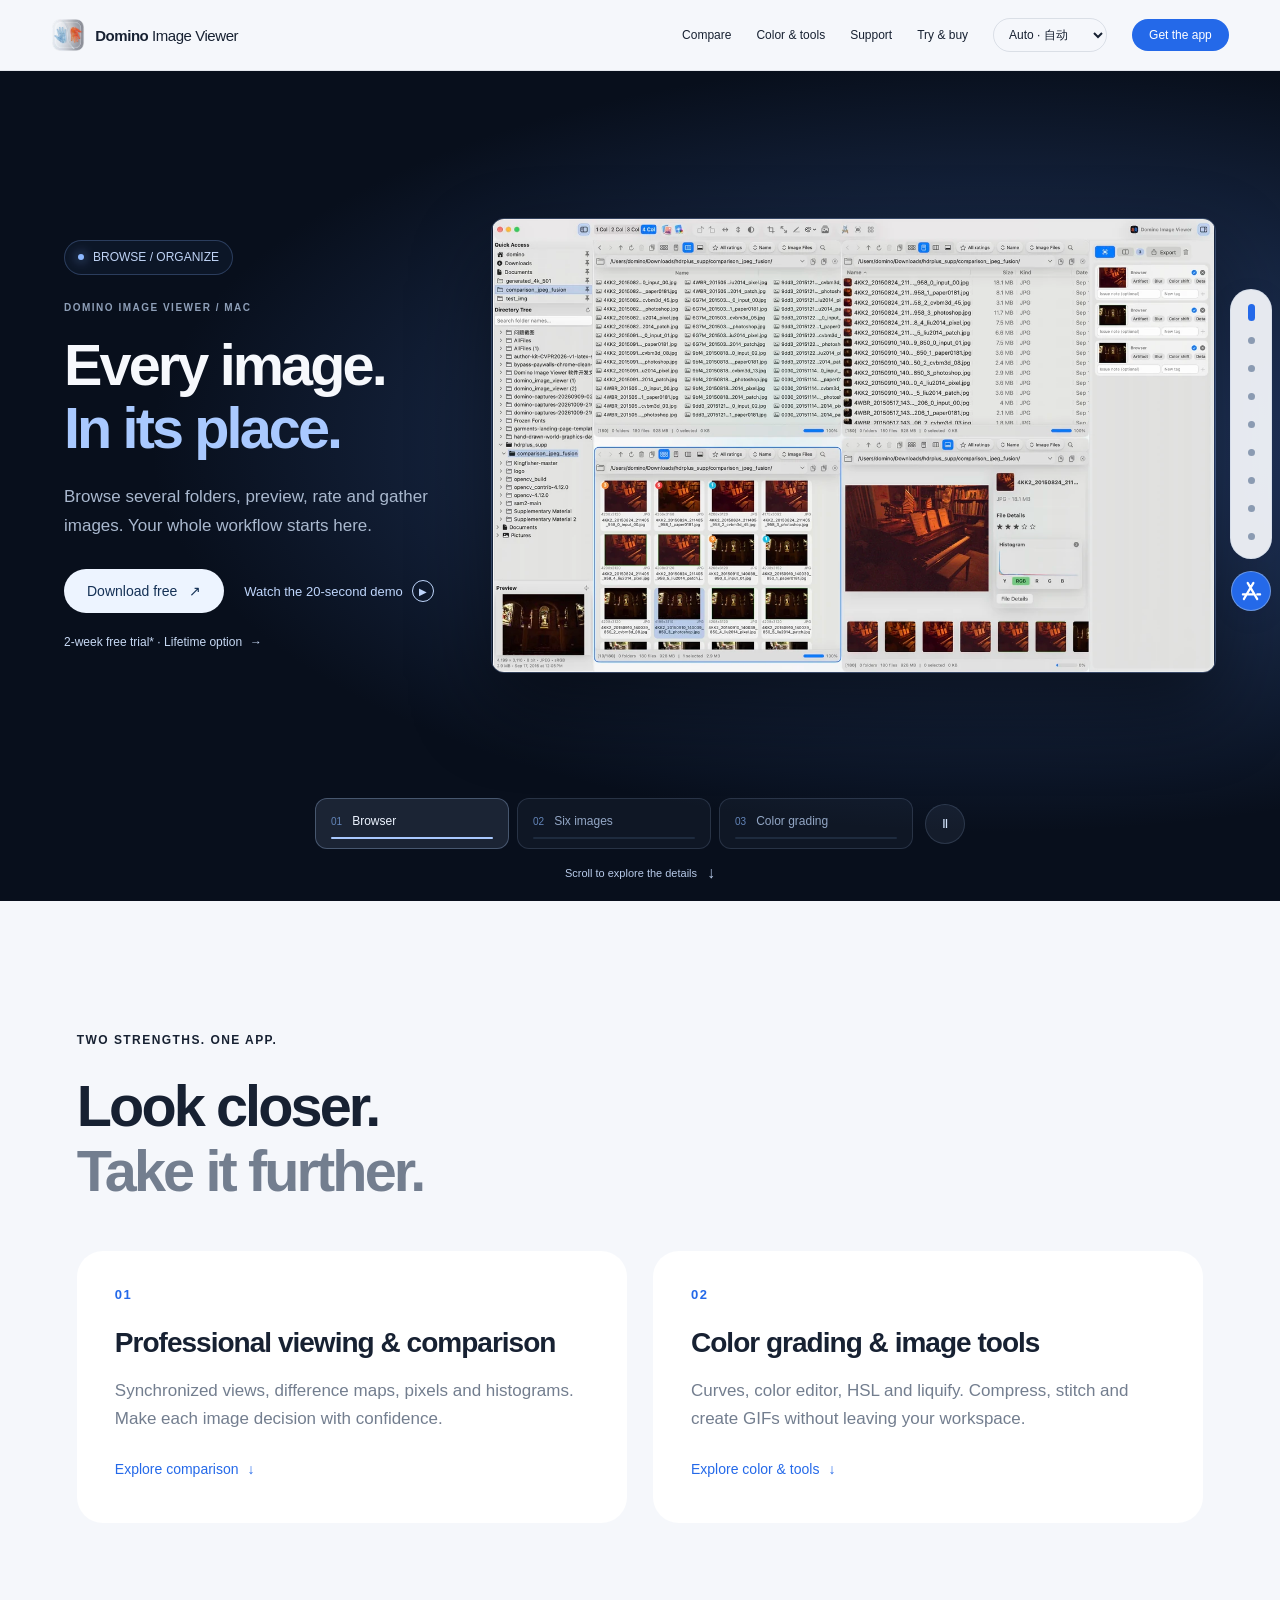
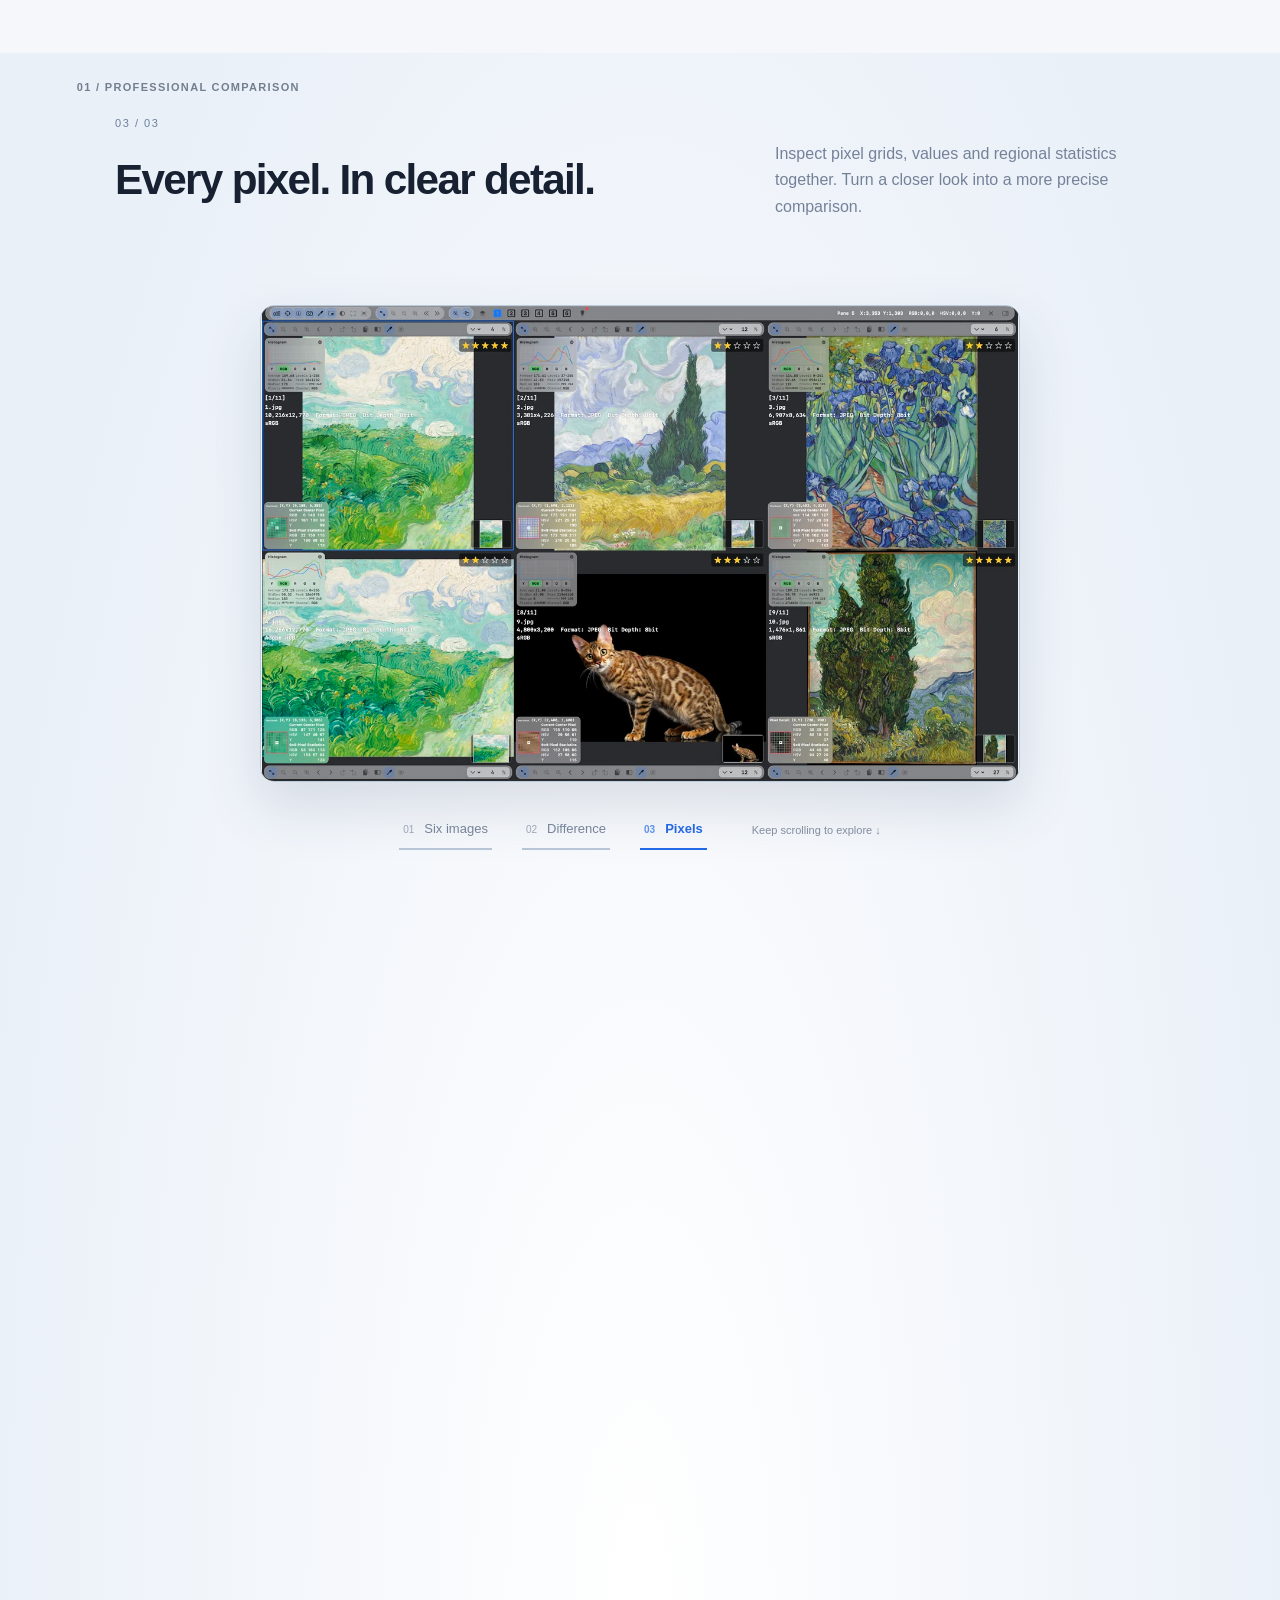
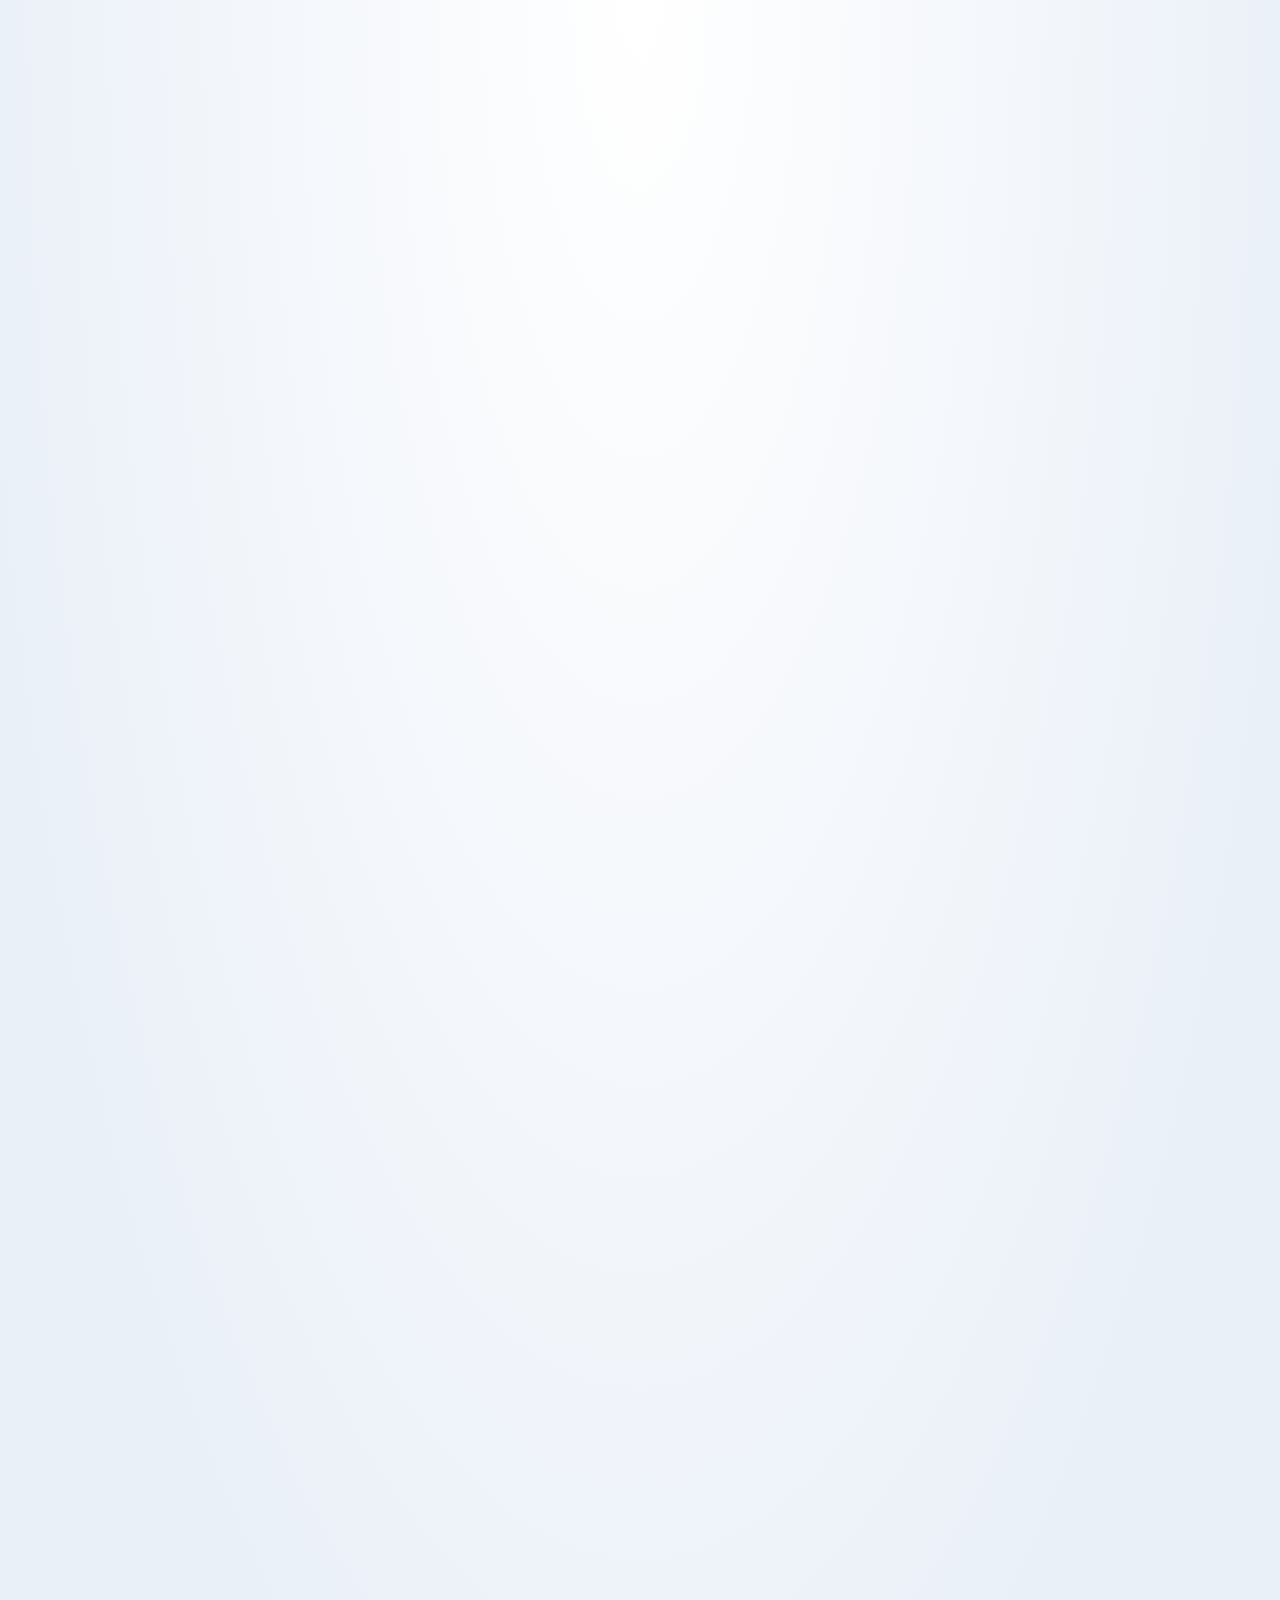
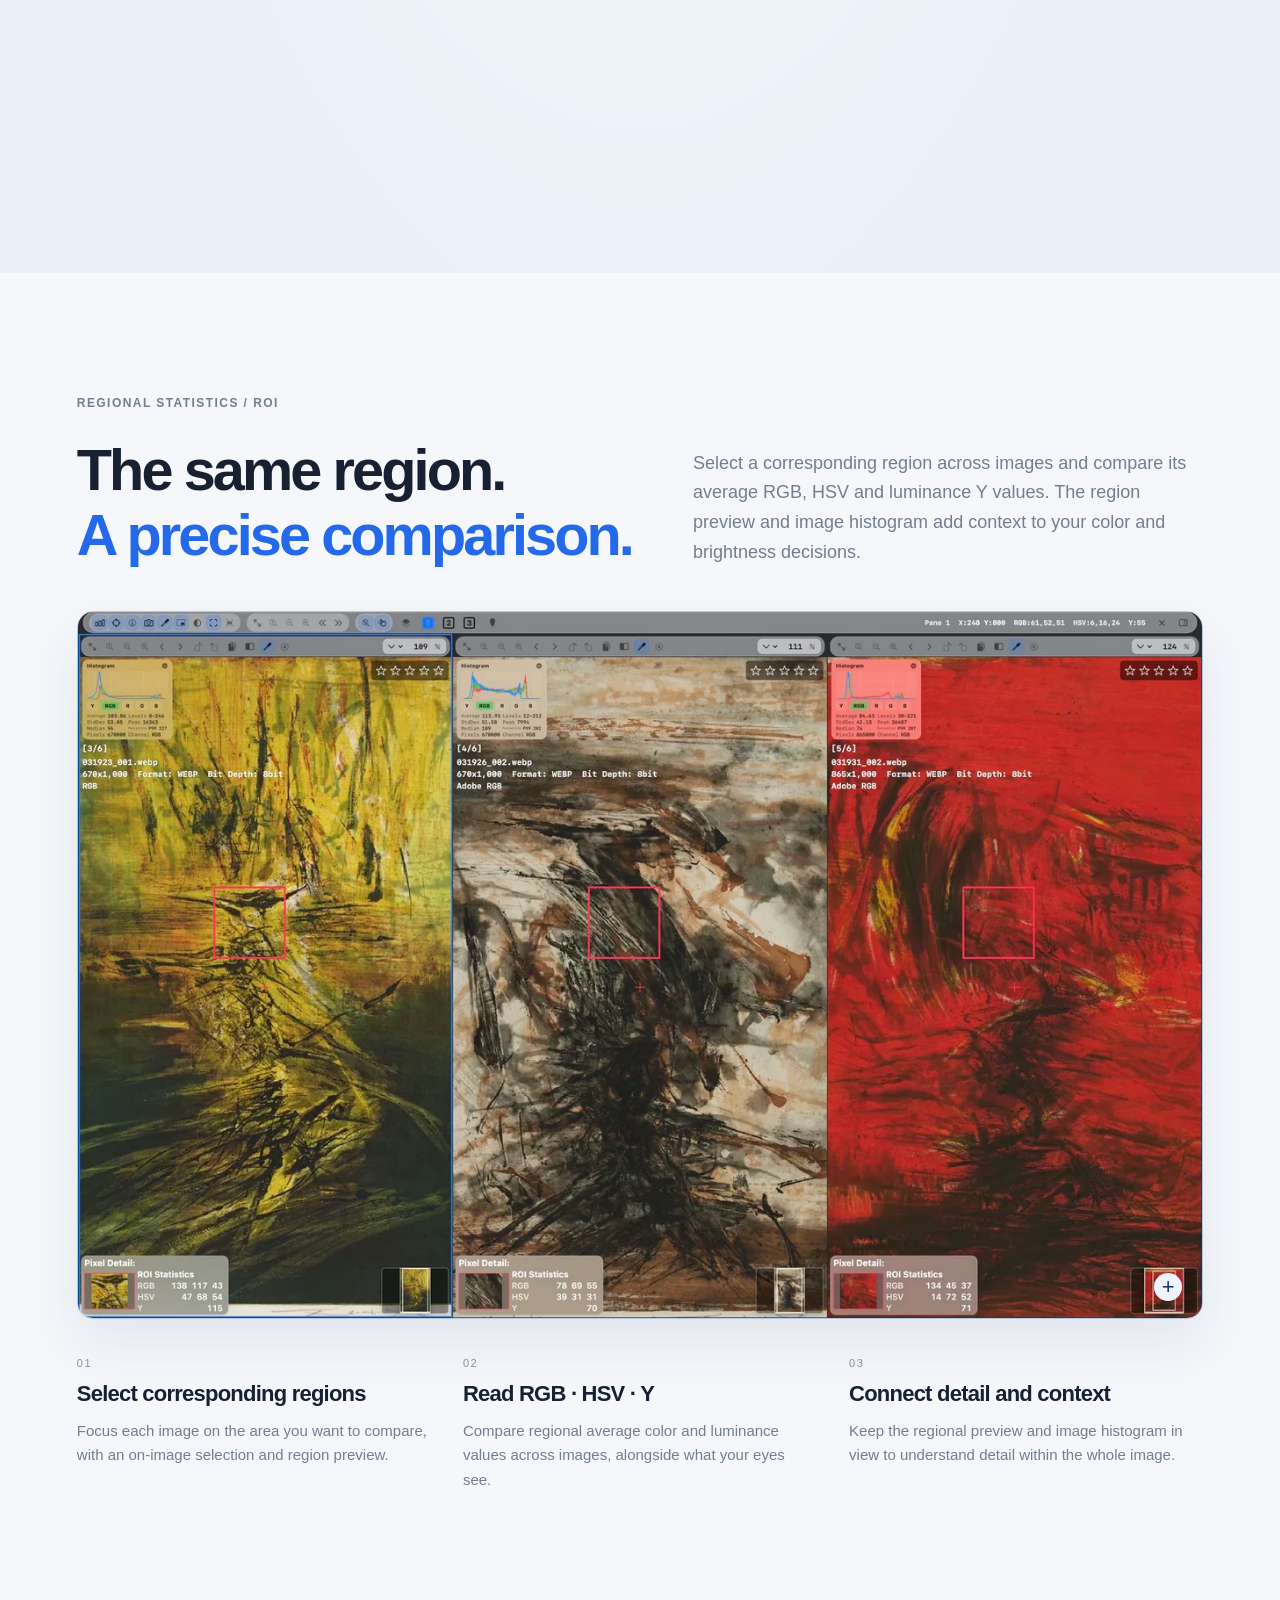
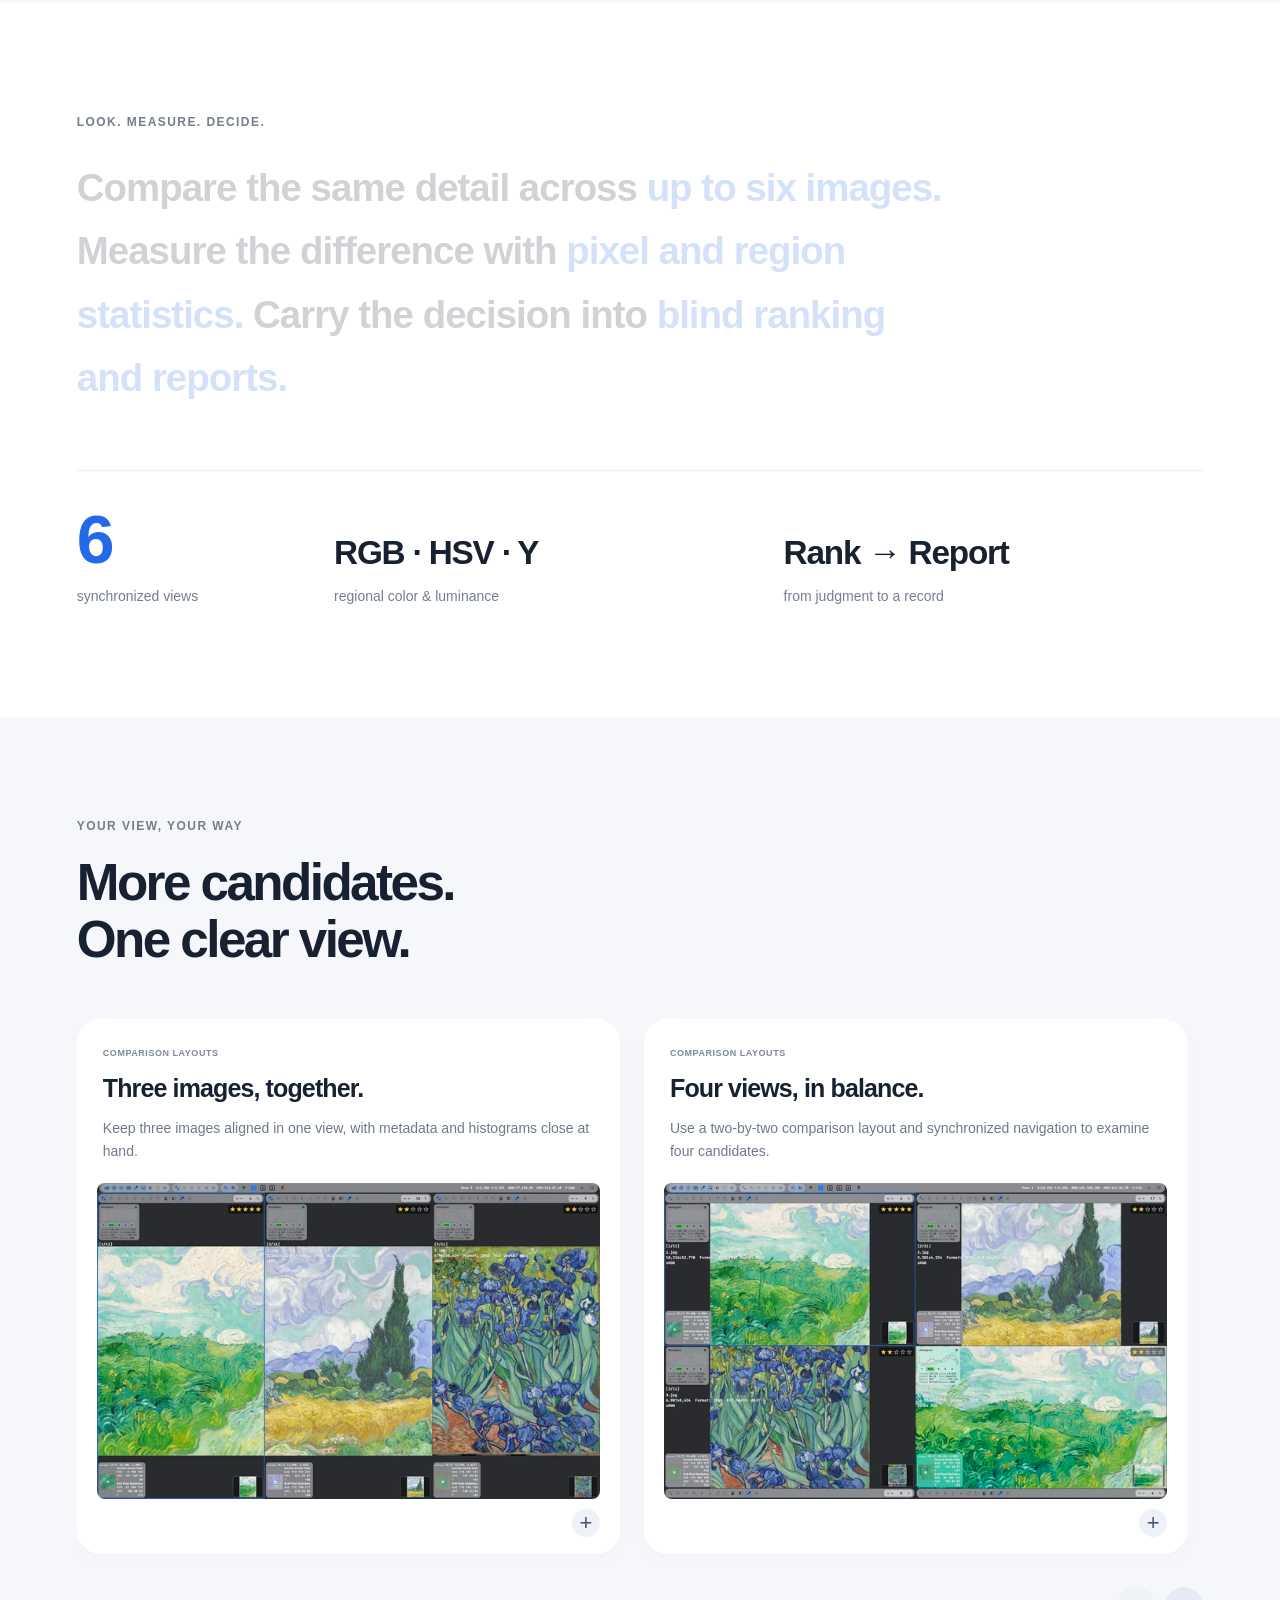
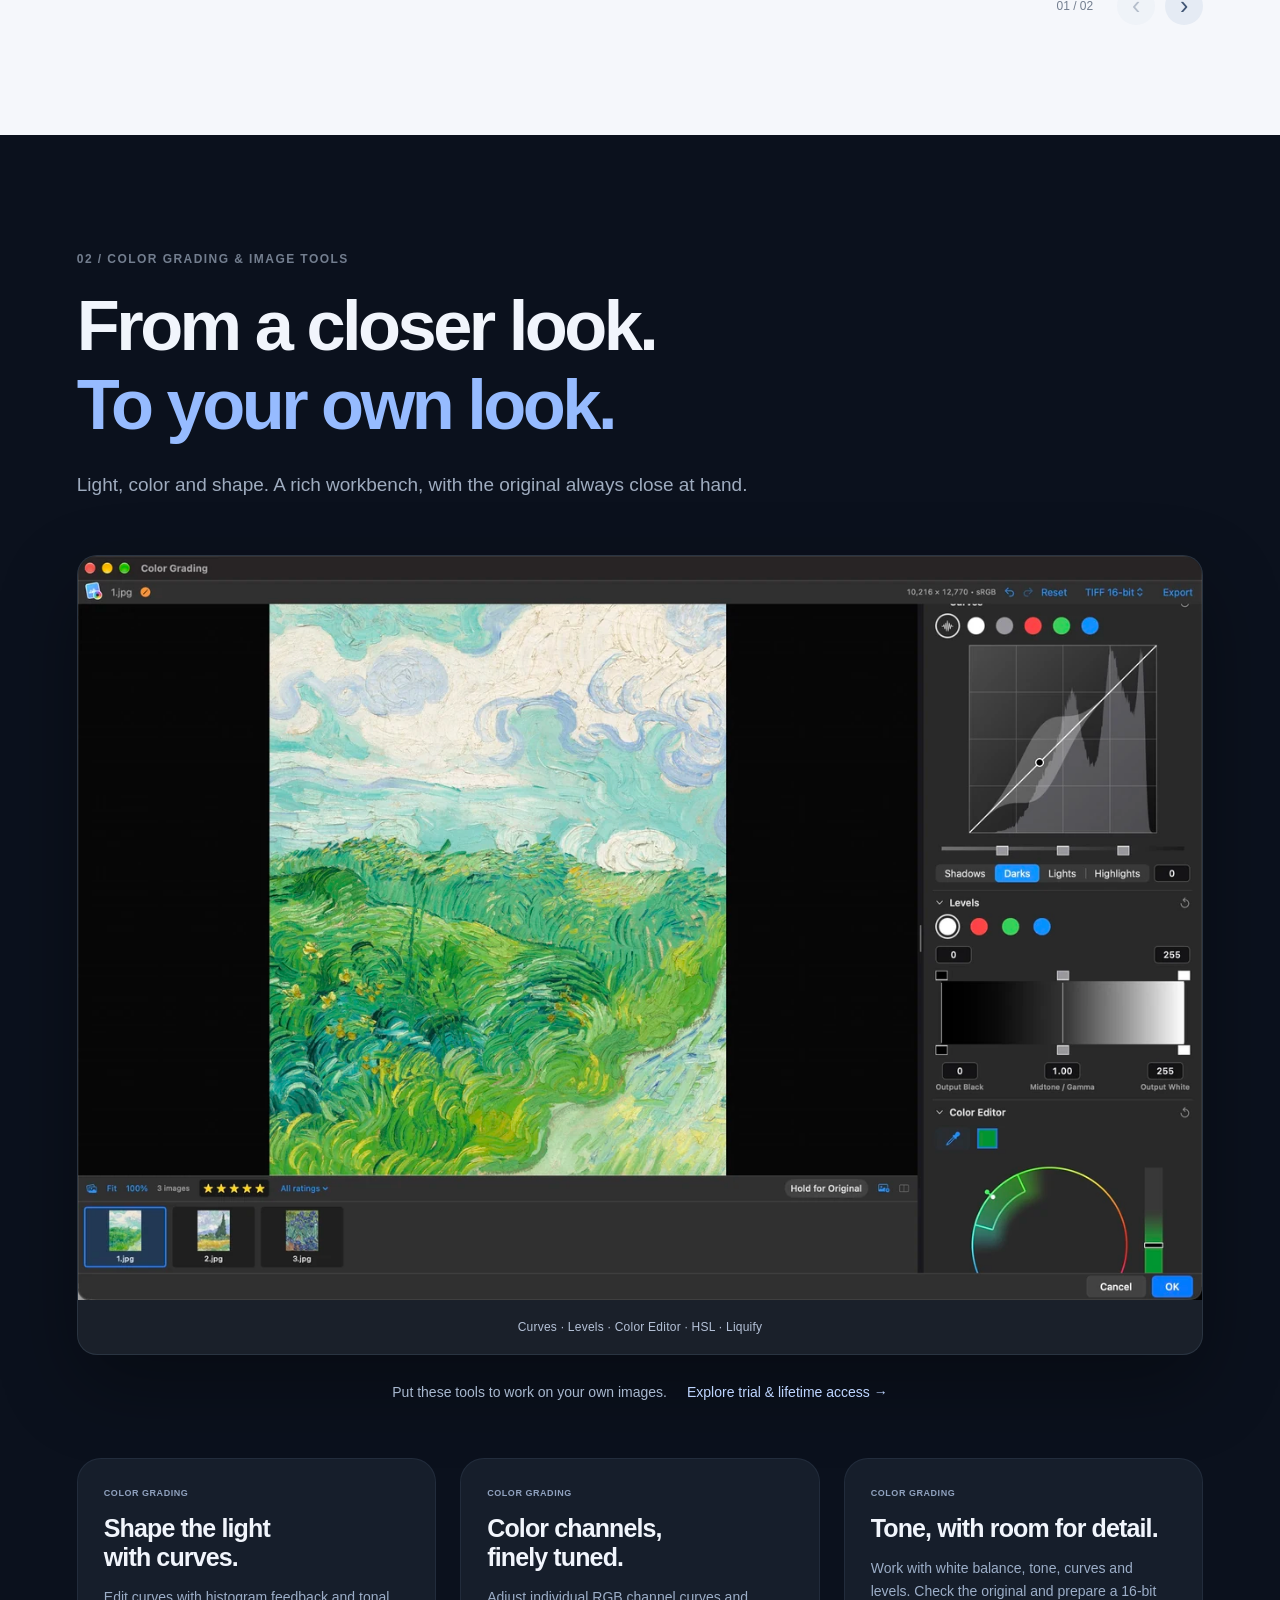
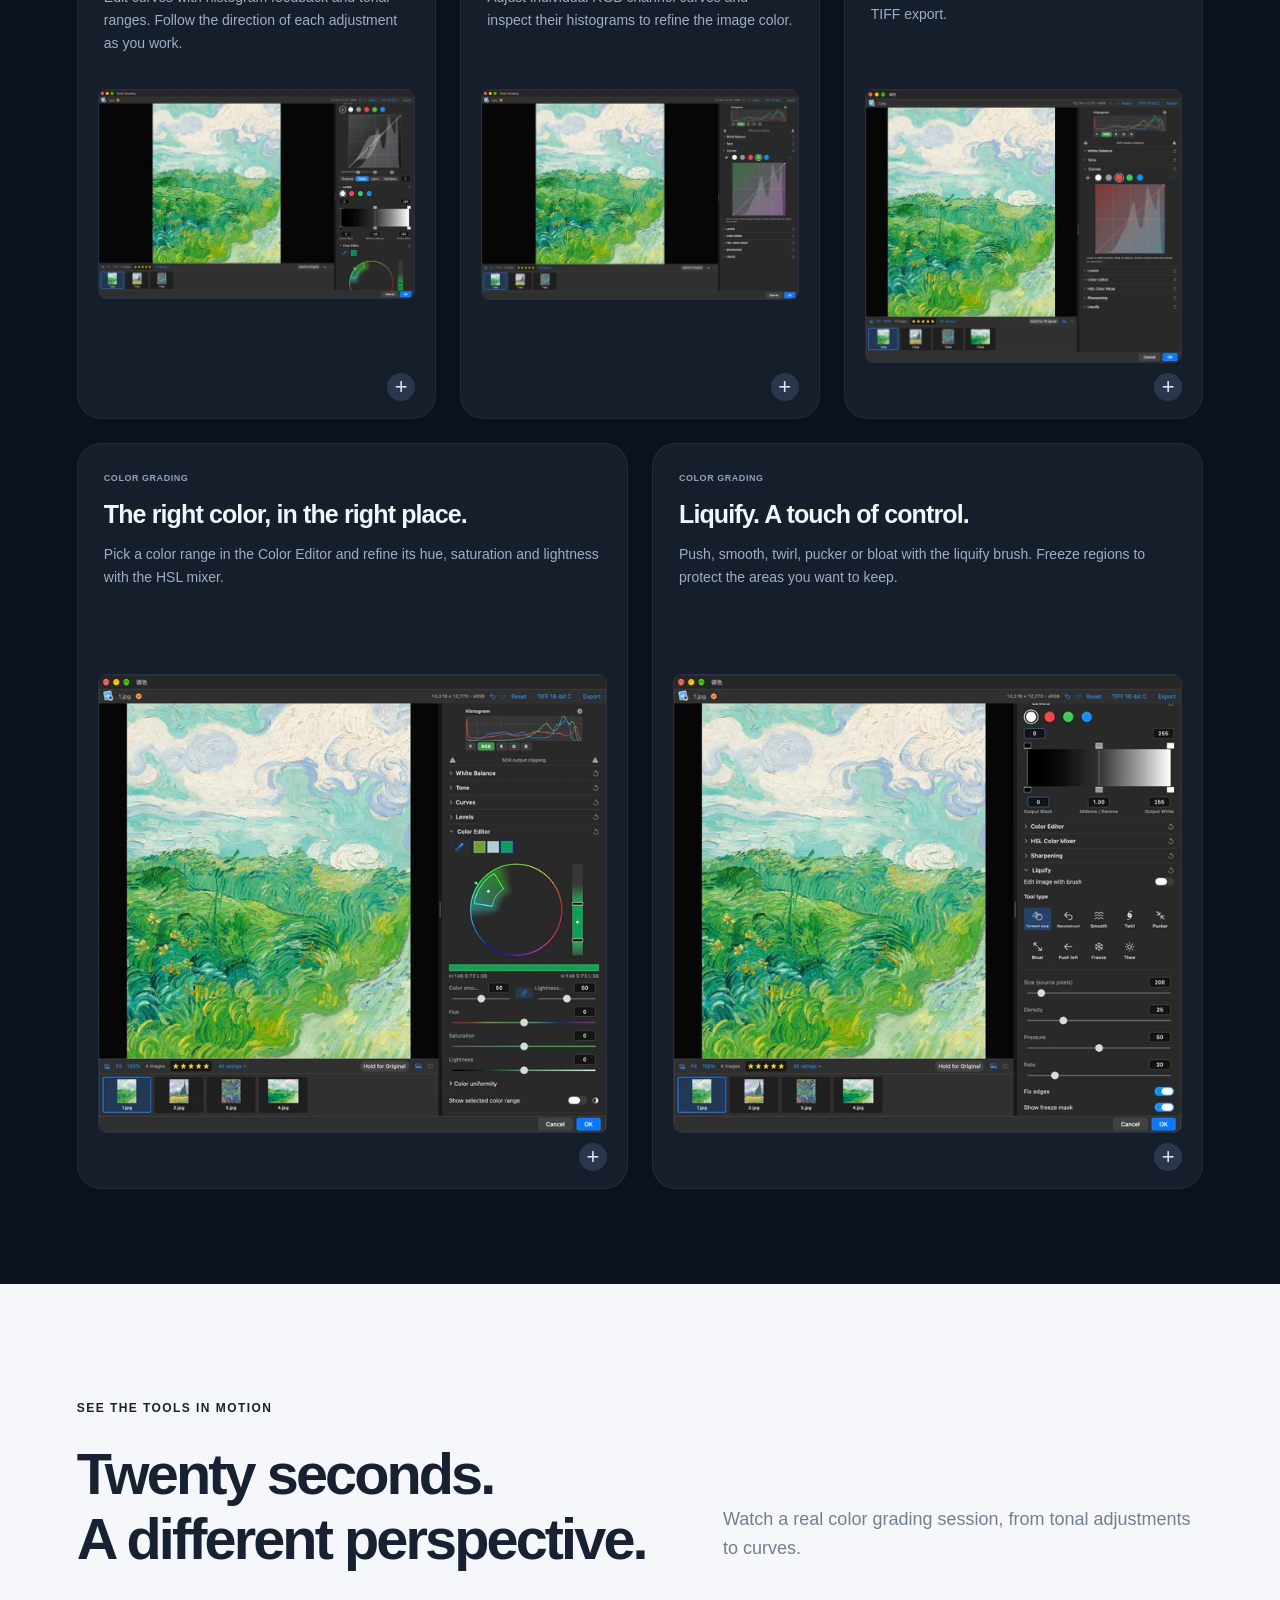
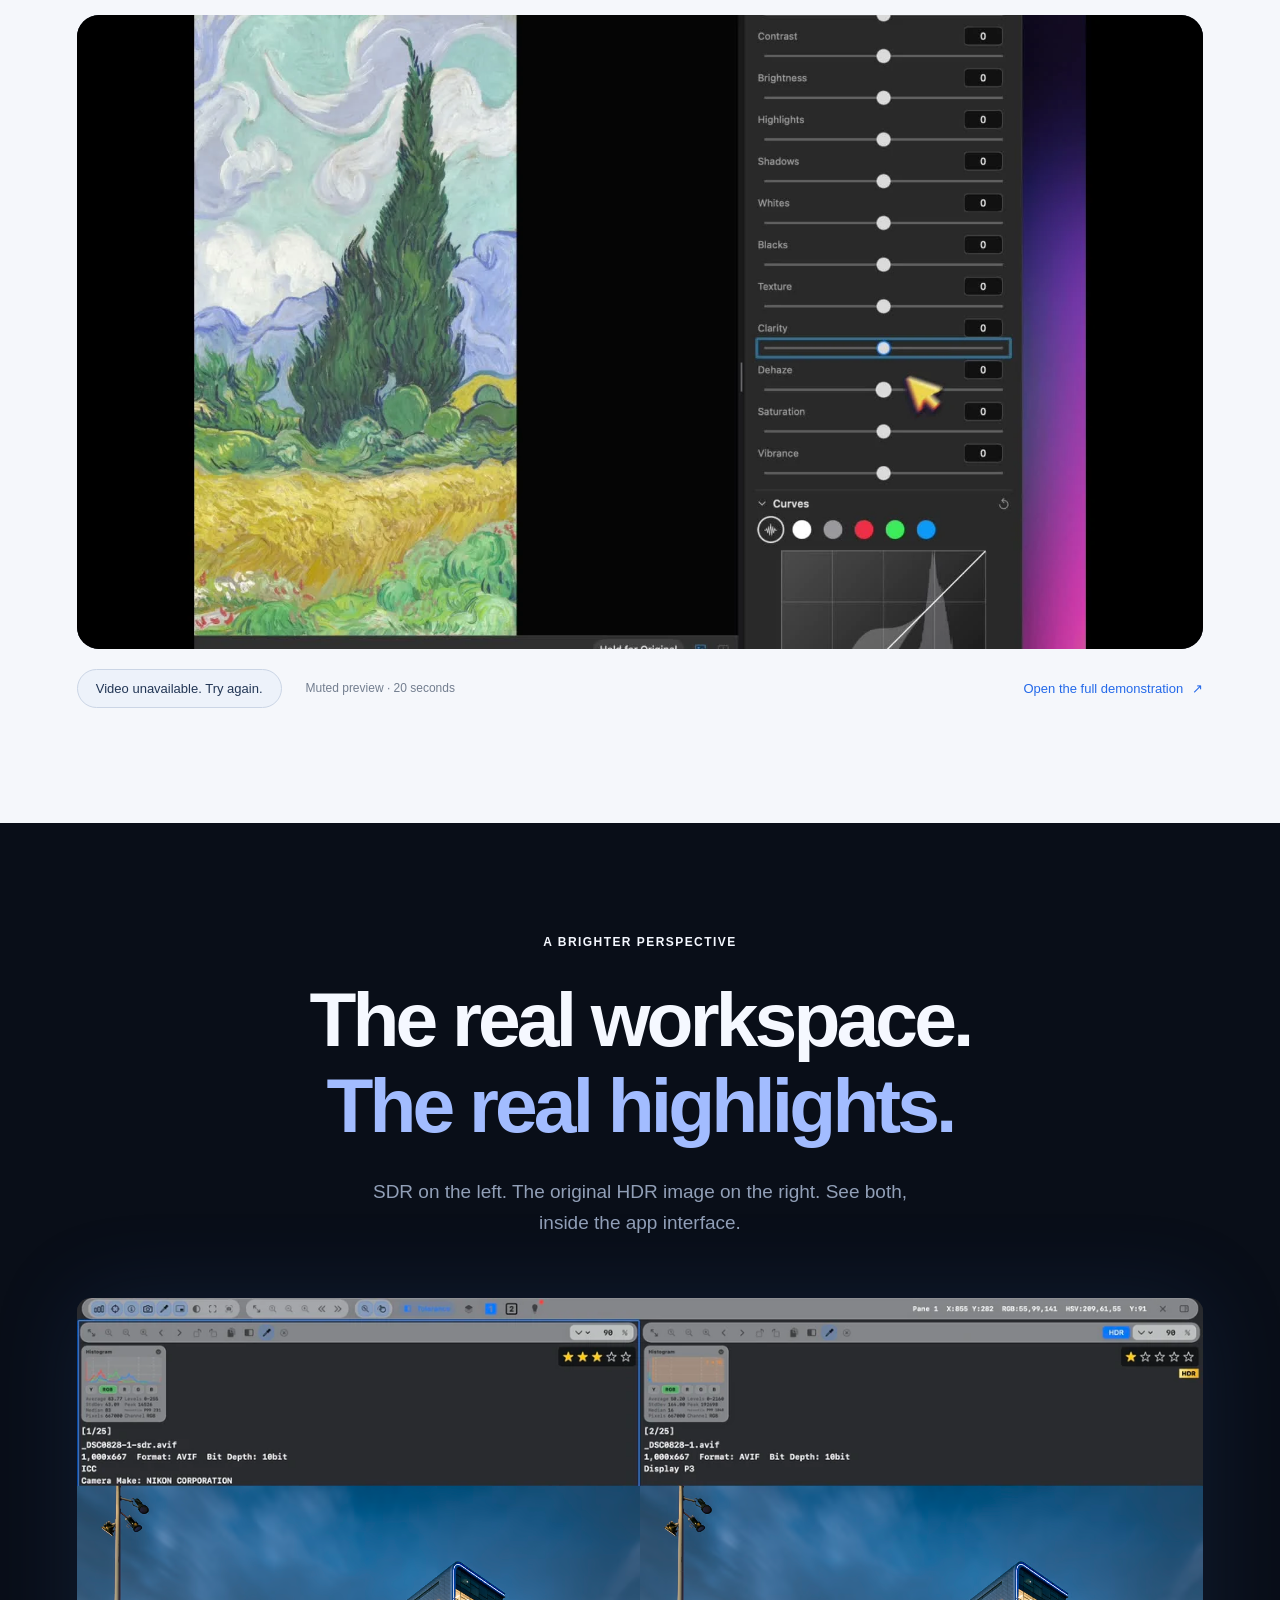
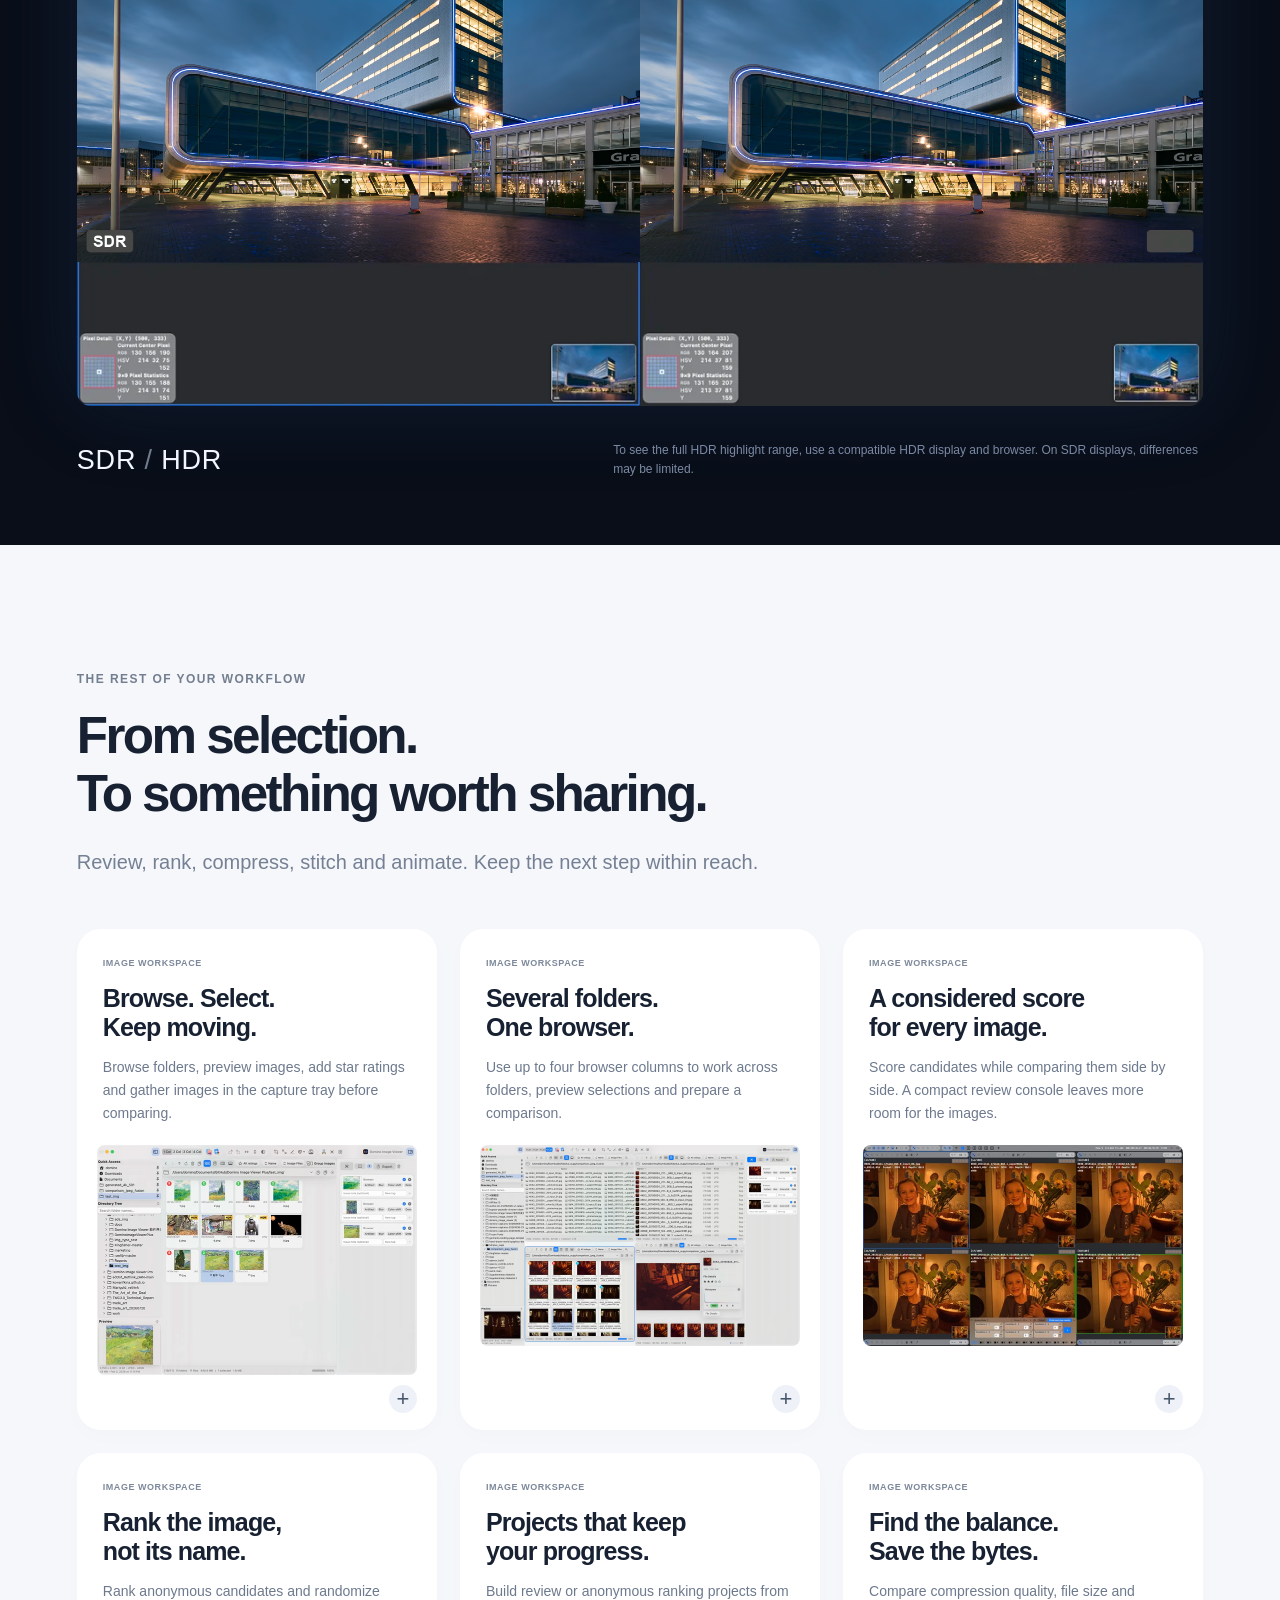
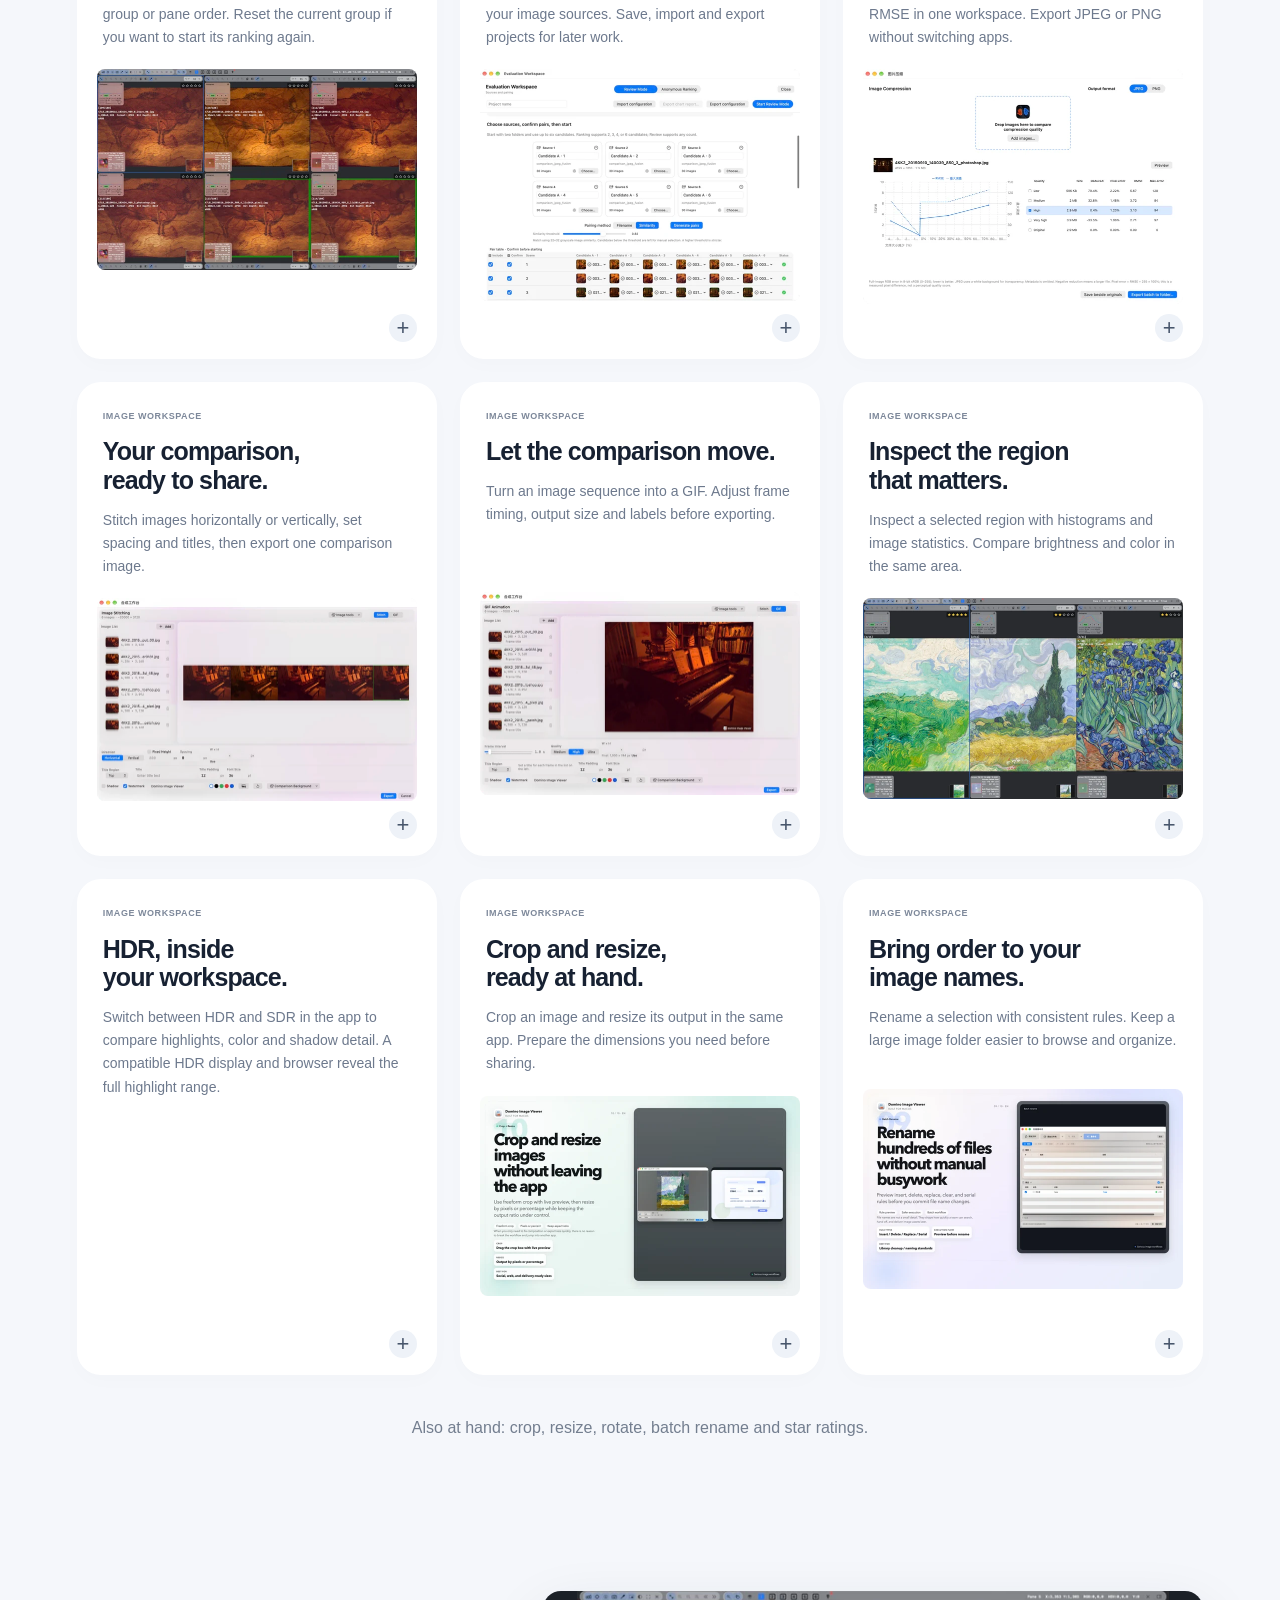
==== commit cb187197: "update" ====
--- a/index.html
+++ b/index.html
@@ -26,11 +26,22 @@
     gtag('js', new Date());
     gtag('config', 'AW-18453204567');
 </script>
-<script src="language.js"></script><link rel="stylesheet" href="styles.css?v=77584279"><script src="locale-data.js?v=5a4c4a54" defer></script><script src="app.js?v=36bdfb51" defer></script><script src="analytics.js?v=4e8a1cf9" defer></script>
+<script src="language.js"></script><link rel="stylesheet" href="styles.css?v=63b5fc44"><script src="locale-data.js?v=cf76780c" defer></script><script src="app.js?v=7e64b697" defer></script><script src="analytics.js?v=4e8a1cf9" defer></script>
 <!-- Keep this deferred external tracker after the local interaction scripts. -->
 <script defer src="https://cloud.umami.is/script.js" data-website-id="5f3394fe-7688-4e38-948f-5a4bad1f9cff"></script>
 </head><body>
 <a class="skip" href="#main"><span class="en">Skip to content</span><span class="zh">跳转到正文</span><span class="ja">本文へスキップ</span><span class="es">Saltar al contenido</span></a><header class="nav"><div class="nav-inner"><a class="brand" href="#"><img src="assets/product/icon.webp" width="34" height="34" alt=""><span>Domino <b>Image Viewer</b></span></a><nav aria-label="Main"><a href="#compare"><span class="en">Compare</span><span class="zh">专业对比</span><span class="ja">比較</span><span class="es">Comparar</span></a><a href="#grading"><span class="en">Color & tools</span><span class="zh">调色与工具</span><span class="ja">カラーとツール</span><span class="es">Color y herramientas</span></a><a href="#contact"><span class="en">Support</span><span class="zh">支持</span><span class="ja">サポート</span><span class="es">Soporte</span></a><a class="plans-nav" href="#plans"><span class="en">Try & buy</span><span class="zh">试用与买断</span><span class="ja">体験と購入</span><span class="es">Probar y comprar</span></a><select id="language" aria-label="Language / 语言 / 言語 / Idioma"><option value="auto">Auto · 自动</option><option value="zh">简体中文</option><option value="en">English</option><option value="ja">日本語</option><option value="es">Español</option></select><a class="button small" href="https://apps.apple.com/app/id6760245734"><span class="en">Get the app</span><span class="zh">获取 App</span><span class="ja">入手する</span><span class="es">Obtener</span></a></nav></div><div class="reading-progress"></div></header><main id="main">
+<aside class="page-rail"><button id="rail-toggle" type="button" aria-expanded="false" aria-controls="rail-chapters" aria-label="Page chapters"><svg viewBox="0 0 24 24" aria-hidden="true"><path d="M8 6h11M8 12h11M8 18h11"/><path d="M4 6h.01M4 12h.01M4 18h.01"/></svg><span class="sr-only"><span class="en">Page chapters</span><span class="zh">章节导航</span><span class="ja">ページの目次</span><span class="es">Secciones de la página</span></span></button><nav id="rail-chapters" aria-label="Page chapters">
+<a class="page-link" href="#overview" aria-label="Overview" aria-current=location><span class="rail-dot" aria-hidden="true"></span><span class="rail-label"><span class="en">Overview</span><span class="zh">首页概览</span><span class="ja">概要</span><span class="es">Inicio</span></span></a>
+<a class="page-link" href="#compare" aria-label="Image comparison" ><span class="rail-dot" aria-hidden="true"></span><span class="rail-label"><span class="en">Image comparison</span><span class="zh">专业对比</span><span class="ja">画像比較</span><span class="es">Comparación</span></span></a>
+<a class="page-link" href="#regional-statistics" aria-label="Regional statistics" ><span class="rail-dot" aria-hidden="true"></span><span class="rail-label"><span class="en">Regional statistics</span><span class="zh">局部统计</span><span class="ja">領域統計</span><span class="es">Estadísticas</span></span></a>
+<a class="page-link" href="#grading" aria-label="Color grading" ><span class="rail-dot" aria-hidden="true"></span><span class="rail-label"><span class="en">Color grading</span><span class="zh">调色工具台</span><span class="ja">カラー調整</span><span class="es">Color</span></span></a>
+<a class="page-link" href="#hdr" aria-label="HDR highlights" ><span class="rail-dot" aria-hidden="true"></span><span class="rail-label"><span class="en">HDR highlights</span><span class="zh">HDR 高光</span><span class="ja">HDR ハイライト</span><span class="es">Luz HDR</span></span></a>
+<a class="page-link" href="#highlights" aria-label="Image tools" ><span class="rail-dot" aria-hidden="true"></span><span class="rail-label"><span class="en">Image tools</span><span class="zh">图像工具</span><span class="ja">画像ツール</span><span class="es">Herramientas</span></span></a>
+<a class="page-link" href="#software-comparison" aria-label="Viewer comparison" ><span class="rail-dot" aria-hidden="true"></span><span class="rail-label"><span class="en">Viewer comparison</span><span class="zh">软件对比</span><span class="ja">ビューア比較</span><span class="es">Comparar visores</span></span></a>
+<a class="page-link" href="#plans" aria-label="Trial &amp; lifetime" ><span class="rail-dot" aria-hidden="true"></span><span class="rail-label"><span class="en">Trial & lifetime</span><span class="zh">试用与买断</span><span class="ja">体験と購入</span><span class="es">Prueba y compra</span></span></a>
+<a class="page-link" href="#contact" aria-label="Support" ><span class="rail-dot" aria-hidden="true"></span><span class="rail-label"><span class="en">Support</span><span class="zh">联系支持</span><span class="ja">サポート</span><span class="es">Soporte</span></span></a>
+</nav><a class="rail-download" href="https://apps.apple.com/app/id6760245734" aria-label="Download on the App Store"><svg viewBox="0 0 24 24" aria-hidden="true"><path d="M8 3l10 17M14 3L4 20M3 15h11M18 15h3"/></svg><span class="rail-label"><span class="en">Download on the App Store</span><span class="zh">在 App Store 下载</span><span class="ja">App Store でダウンロード</span><span class="es">Descargar en el App Store</span></span></a></aside>
 <section class="hero hero-carousel" id="overview" aria-roledescription="carousel" aria-label="Domino Image Viewer product highlights"><div class="hero-track" id="hero-track">
 <article class="hero-slide is-active" data-banner="0" aria-roledescription="slide" aria-label="1 / 3" aria-hidden="false" ><div class="hero-slide-layout"><div class="hero-copy"><p class="hero-announcement"><i></i><span class="en">BROWSE / ORGANIZE</span><span class="zh">多栏主界面</span><span class="ja">閲覧 / 整理</span><span class="es">EXPLORA / ORGANIZA</span></p><p class="eyebrow">DOMINO IMAGE VIEWER / MAC</p><h1 class="hero-title"><span class="en">Every image.<br><em>In its place.</em></span><span class="zh">文件有序。<br><em>看图从容。</em></span><span class="ja">すべての画像を。<br><em>見やすく、ひとつに。</em></span><span class="es">Cada imagen.<br><em>En su lugar.</em></span></h1><p class="lead"><span class="en">Browse several folders, preview, rate and gather images. Your whole workflow starts here.</span><span class="zh">多栏文件浏览、预览与星级评级。把图片整理与专业查看，放进同一个工作台。</span><span class="ja">複数フォルダの閲覧、プレビュー、評価、画像の収集まで。この場所から始められます。</span><span class="es">Explora varias carpetas, previsualiza, puntúa y reúne imágenes. Todo empieza aquí.</span></p><div class="actions"><a class="button" href="https://apps.apple.com/app/id6760245734"><span class="en">Download free</span><span class="zh">免费下载体验</span><span class="ja">無料でダウンロード</span><span class="es">Descargar gratis</span> ↗</a><a class="text-link" href="assets/product/v173/grading-demo.mp4" data-film><span class="en">Watch the 20-second demo</span><span class="zh">观看 20 秒调色演示</span><span class="ja">20 秒のカラー調整デモ</span><span class="es">Ver la demo de 20 segundos</span> <span class="play-icon">▶</span></a></div><a class="hero-offer" href="#plans"><span class="en">2-week free trial* · Lifetime option</span><span class="zh">2 周免费试用* · 可选终生买断</span><span class="ja">2週間の無料体験* · 買い切りも選択可</span><span class="es">2 semanas gratis* · Opción de compra única</span> <span aria-hidden="true">→</span></a></div><div class="hero-stage"><div class="hero-window"><img data-image="10" src="assets/product/v173/10-en-1280.webp" srcset="assets/product/v173/10-en-640.webp 640w, assets/product/v173/10-en-1280.webp 1280w, assets/product/v173/10-en-1920.webp 1920w" sizes="(max-width: 900px) 92vw, 68vw" width="3600" height="2260" alt="Several folders. One browser." loading="eager" decoding="async" fetchpriority=high style="aspect-ratio:3600/2260"></div></div></div></article>
 <article class="hero-slide " data-banner="1" aria-roledescription="slide" aria-label="2 / 3" aria-hidden="true" inert><div class="hero-slide-layout"><div class="hero-copy"><p class="hero-announcement"><i></i><span class="en">COMPARE / INSPECT</span><span class="zh">六图专业对比</span><span class="ja">比較 / 確認</span><span class="es">COMPARA / EXAMINA</span></p><p class="eyebrow">DOMINO IMAGE VIEWER / MAC</p><h2 class="hero-title"><span class="en">Six images.<br><em>Compare clearly.</em></span><span class="zh">最多六张。<br><em>差别，一眼见。</em></span><span class="ja">最大 6 枚を。<br><em>ひとつの視点で。</em></span><span class="es">Hasta seis imágenes.<br><em>Una vista clara.</em></span></h2><p class="lead"><span class="en">Synchronized zoom and pan. Difference maps, pixel grids and histograms. See what makes each image different.</span><span class="zh">同步缩放与平移，结合容差差异、像素网格与直方图。从整张画面，到每个像素。</span><span class="ja">同期ズーム・パン、差分、ピクセル、ヒストグラムで、一枚ごとの違いを確認。</span><span class="es">Zoom y desplazamiento sincronizados, diferencias, píxeles e histogramas. Observa cada cambio.</span></p><div class="actions"><a class="button" href="https://apps.apple.com/app/id6760245734"><span class="en">Download free</span><span class="zh">免费下载体验</span><span class="ja">無料でダウンロード</span><span class="es">Descargar gratis</span> ↗</a><a class="text-link" href="assets/product/v173/grading-demo.mp4" data-film><span class="en">Watch the 20-second demo</span><span class="zh">观看 20 秒调色演示</span><span class="ja">20 秒のカラー調整デモ</span><span class="es">Ver la demo de 20 segundos</span> <span class="play-icon">▶</span></a></div><a class="hero-offer" href="#plans"><span class="en">2-week free trial* · Lifetime option</span><span class="zh">2 周免费试用* · 可选终生买断</span><span class="ja">2週間の無料体験* · 買い切りも選択可</span><span class="es">2 semanas gratis* · Opción de compra única</span> <span aria-hidden="true">→</span></a></div><div class="hero-stage"><div class="hero-window"><img data-image="1" src="assets/product/v173/1-en-1280.webp" srcset="assets/product/v173/1-en-640.webp 640w, assets/product/v173/1-en-1280.webp 1280w, assets/product/v173/1-en-1920.webp 1920w" sizes="(max-width: 900px) 92vw, 68vw" width="3600" height="2260" alt="Six images. One perspective." loading="eager" decoding="async" fetchpriority=high style="aspect-ratio:3600/2260"></div></div></div></article>
@@ -55,12 +66,147 @@
 <div><span class="chapter">02</span><h3><span class="en">Read RGB · HSV · Y</span><span class="zh">读取 RGB · HSV · Y</span><span class="ja">RGB・HSV・Y を確認</span><span class="es">Consulta RGB · HSV · Y</span></h3><p><span class="en">Compare regional average color and luminance values across images, alongside what your eyes see.</span><span class="zh">比较选区平均颜色与亮度数值，让色偏、明暗的判断有直观数据参考。</span><span class="ja">領域の平均色と輝度を画像間で比べ、見た目の判断を数値で補う。</span><span class="es">Compara el color medio y la luminancia de la región para apoyar la inspección visual.</span></p></div>
 <div><span class="chapter">03</span><h3><span class="en">Connect detail and context</span><span class="zh">局部与整体，结合判断</span><span class="ja">細部と全体をつなぐ</span><span class="es">Combina detalle y contexto</span></h3><p><span class="en">Keep the regional preview and image histogram in view to understand detail within the whole image.</span><span class="zh">结合区域预览与图像直方图，同时理解局部细节和整张图片的分布。</span><span class="ja">領域プレビューと画像のヒストグラムで、細部を全体の中で捉える。</span><span class="es">La vista de la región y el histograma ayudan a situar el detalle en toda la imagen.</span></p></div>
 </div></div></section>
-<section class="layouts wrap"><div class="section-head" data-reveal><p class="eyebrow"><span class="en">YOUR VIEW, YOUR WAY</span><span class="zh">按你的方式，排布视野。</span><span class="ja">見たい形で、並べる。</span><span class="es">TU VISTA, A TU MANERA</span></p><h2><span class="en">More candidates.<br>One clear view.</span><span class="zh">更多候选。<br>一样清晰。</span><span class="ja">候補を増やしても。<br>見やすく、ひとつに。</span><span class="es">Más candidatos.<br>Una vista clara.</span></h2></div><div class="feature-grid"><article class="feature-card" data-reveal><a href="#detail-13" class="feature-open" data-detail="13"><div class="card-copy"><p class="eyebrow"><span class="en">COMPARISON LAYOUTS</span><span class="zh">多图布局</span><span class="ja">比較レイアウト</span><span class="es">VISTAS DE COMPARACIÓN</span></p><h3><span class="en">Three images, together.</span><span class="zh">三图并排，直观比较。</span><span class="ja">3 枚を、横に並べて。</span><span class="es">Tres imágenes, juntas.</span></h3><p class="card-description"><span class="en">Keep three images aligned in one view, with metadata and histograms close at hand.</span><span class="zh">三张图片并排查看，结合元数据与直方图，清晰比较画面及数据差异。</span><span class="ja">3 枚を並べ、メタデータとヒストグラムも合わせて確認できます。</span><span class="es">Alinea tres imágenes con metadatos e histogramas a mano.</span></p></div><div class="card-image"><img data-image="13" src="assets/product/v173/13-en-1280.webp" srcset="assets/product/v173/13-en-640.webp 640w, assets/product/v173/13-en-1280.webp 1280w, assets/product/v173/13-en-1920.webp 1920w" sizes="(max-width: 600px) 90vw, (max-width: 900px) 44vw, 360px" width="3600" height="2260" alt="Three images, together." loading="lazy" decoding="async"  style="aspect-ratio:3600/2260"></div><span class="plus" aria-hidden="true">+</span><span class="sr-only"><span class="en">Explore feature</span><span class="zh">查看功能详情</span><span class="ja">機能を見る</span><span class="es">Explorar función</span></span></a></article><article class="feature-card" data-reveal><a href="#detail-14" class="feature-open" data-detail="14"><div class="card-copy"><p class="eyebrow"><span class="en">COMPARISON LAYOUTS</span><span class="zh">多图布局</span><span class="ja">比較レイアウト</span><span class="es">VISTAS DE COMPARACIÓN</span></p><h3><span class="en">Four views, in balance.</span><span class="zh">四图对照，布局从容。</span><span class="ja">4 枚を、バランスよく。</span><span class="es">Cuatro vistas, en equilibrio.</span></h3><p class="card-description"><span class="en">Use a two-by-two comparison layout and synchronized navigation to examine four candidates.</span><span class="zh">两行两列的四图布局，配合同步操作，兼顾整体与局部观察。</span><span class="ja">2 × 2 のレイアウトと同期操作で、4 つの候補を確認できます。</span><span class="es">Examina cuatro candidatos en una cuadrícula de dos por dos con navegación sincronizada.</span></p></div><div class="card-image"><img data-image="14" src="assets/product/v173/14-en-1280.webp" srcset="assets/product/v173/14-en-640.webp 640w, assets/product/v173/14-en-1280.webp 1280w, assets/product/v173/14-en-1920.webp 1920w" sizes="(max-width: 600px) 90vw, (max-width: 900px) 44vw, 360px" width="3600" height="2260" alt="Four views, in balance." loading="lazy" decoding="async"  style="aspect-ratio:3600/2260"></div><span class="plus" aria-hidden="true">+</span><span class="sr-only"><span class="en">Explore feature</span><span class="zh">查看功能详情</span><span class="ja">機能を見る</span><span class="es">Explorar función</span></span></a></article><article class="feature-card" data-reveal><a href="#detail-15" class="feature-open" data-detail="15"><div class="card-copy"><p class="eyebrow"><span class="en">COMPARISON LAYOUTS</span><span class="zh">多图布局</span><span class="ja">比較レイアウト</span><span class="es">VISTAS DE COMPARACIÓN</span></p><h3><span class="en">Five candidates, a wider view.</span><span class="zh">五张候选，视野更完整。</span><span class="ja">5 枚で、比較の幅を広げる。</span><span class="es">Cinco candidatos, más perspectiva.</span></h3><p class="card-description"><span class="en">Compare five candidates in one workspace while keeping independent image controls available.</span><span class="zh">五张候选同屏比较，保留每张图片的独立操作，同时观察更多版本。</span><span class="ja">5 枚を一画面で比較。それぞれの画像を個別に操作できます。</span><span class="es">Compara cinco candidatos en un espacio con controles individuales para cada imagen.</span></p></div><div class="card-image"><img data-image="15" src="assets/product/v173/15-en-1280.webp" srcset="assets/product/v173/15-en-640.webp 640w, assets/product/v173/15-en-1280.webp 1280w, assets/product/v173/15-en-1920.webp 1920w" sizes="(max-width: 600px) 90vw, (max-width: 900px) 44vw, 360px" width="3600" height="2260" alt="Five candidates, a wider view." loading="lazy" decoding="async"  style="aspect-ratio:3600/2260"></div><span class="plus" aria-hidden="true">+</span><span class="sr-only"><span class="en">Explore feature</span><span class="zh">查看功能详情</span><span class="ja">機能を見る</span><span class="es">Explorar función</span></span></a></article></div></section>
+<section class="workflow-statement"><div class="wrap"><p class="eyebrow" data-reveal><span class="en">LOOK. MEASURE. DECIDE.</span><span class="zh">观察、量化，再判断。</span><span class="ja">見て、測って、判断する。</span><span class="es">OBSERVA. MIDE. DECIDE.</span></p><p class="scroll-copy" data-progress-copy><span class="en"><span class="scroll-phrase">Compare the same detail across <strong>up to six images.</strong></span> <span class="scroll-phrase">Measure the difference with <strong>pixel and region statistics.</strong></span> <span class="scroll-phrase">Carry the decision into <strong>blind ranking and reports.</strong></span></span><span class="zh"><span class="scroll-phrase">让 <strong>最多六张图</strong>，聚焦同一处细节。</span><span class="scroll-phrase">用 <strong>像素与区域统计</strong>，为差异找到依据。</span><span class="scroll-phrase">再把判断，带入 <strong>匿名排序与评审报告。</strong></span></span><span class="ja"><span class="scroll-phrase"><strong>最大6枚の画像</strong>で、同じ細部を見る。</span> <span class="scroll-phrase"><strong>ピクセル・領域統計</strong>で、違いを確かめる。</span> <span class="scroll-phrase"><strong>匿名順位付けとレポート</strong>へ、判断をつなぐ。</span></span><span class="es"><span class="scroll-phrase">Compara el mismo detalle en <strong>hasta seis imágenes.</strong></span> <span class="scroll-phrase">Mide las diferencias con <strong>píxeles y estadísticas regionales.</strong></span> <span class="scroll-phrase">Decide con <strong>ranking ciego e informes.</strong></span></span></p><div class="workflow-facts"><div data-reveal><strong>6</strong><span><span class="en">synchronized views</span><span class="zh">同步视图</span><span class="ja">同期ビュー</span><span class="es">vistas sincronizadas</span></span></div><div data-reveal><strong>RGB · HSV · Y</strong><span><span class="en">regional color & luminance</span><span class="zh">区域色彩与亮度</span><span class="ja">領域の色と輝度</span><span class="es">color y luminancia regional</span></span></div><div data-reveal><strong>Rank → Report</strong><span><span class="en">from judgment to a record</span><span class="zh">从判断，到可分享的记录</span><span class="ja">判断を、共有できる記録に</span><span class="es">de la decisión al registro</span></span></div></div></div></section>
+<section class="layouts wrap"><div class="section-head" data-reveal><p class="eyebrow"><span class="en">YOUR VIEW, YOUR WAY</span><span class="zh">按你的方式，排布视野。</span><span class="ja">見たい形で、並べる。</span><span class="es">TU VISTA, A TU MANERA</span></p><h2><span class="en">More candidates.<br>One clear view.</span><span class="zh">更多候选。<br>一样清晰。</span><span class="ja">候補を増やしても。<br>見やすく、ひとつに。</span><span class="es">Más candidatos.<br>Una vista clara.</span></h2></div><div class="feature-carousel" data-feature-carousel><div class="feature-grid" tabindex="0" aria-label="Comparison layout gallery"><article class="feature-card" data-reveal><a href="#detail-13" class="feature-open" data-detail="13"><div class="card-copy"><p class="eyebrow"><span class="en">COMPARISON LAYOUTS</span><span class="zh">多图布局</span><span class="ja">比較レイアウト</span><span class="es">VISTAS DE COMPARACIÓN</span></p><h3><span class="en">Three images, together.</span><span class="zh">三图并排，直观比较。</span><span class="ja">3 枚を、横に並べて。</span><span class="es">Tres imágenes, juntas.</span></h3><p class="card-description"><span class="en">Keep three images aligned in one view, with metadata and histograms close at hand.</span><span class="zh">三张图片并排查看，结合元数据与直方图，清晰比较画面及数据差异。</span><span class="ja">3 枚を並べ、メタデータとヒストグラムも合わせて確認できます。</span><span class="es">Alinea tres imágenes con metadatos e histogramas a mano.</span></p></div><div class="card-image"><img data-image="13" src="assets/product/v173/13-en-1280.webp" srcset="assets/product/v173/13-en-640.webp 640w, assets/product/v173/13-en-1280.webp 1280w, assets/product/v173/13-en-1920.webp 1920w" sizes="(max-width: 600px) 90vw, (max-width: 900px) 44vw, 360px" width="3600" height="2260" alt="Three images, together." loading="lazy" decoding="async"  style="aspect-ratio:3600/2260"></div><span class="plus" aria-hidden="true">+</span><span class="sr-only"><span class="en">Explore feature</span><span class="zh">查看功能详情</span><span class="ja">機能を見る</span><span class="es">Explorar función</span></span></a></article><article class="feature-card" data-reveal><a href="#detail-14" class="feature-open" data-detail="14"><div class="card-copy"><p class="eyebrow"><span class="en">COMPARISON LAYOUTS</span><span class="zh">多图布局</span><span class="ja">比較レイアウト</span><span class="es">VISTAS DE COMPARACIÓN</span></p><h3><span class="en">Four views, in balance.</span><span class="zh">四图对照，布局从容。</span><span class="ja">4 枚を、バランスよく。</span><span class="es">Cuatro vistas, en equilibrio.</span></h3><p class="card-description"><span class="en">Use a two-by-two comparison layout and synchronized navigation to examine four candidates.</span><span class="zh">两行两列的四图布局，配合同步操作，兼顾整体与局部观察。</span><span class="ja">2 × 2 のレイアウトと同期操作で、4 つの候補を確認できます。</span><span class="es">Examina cuatro candidatos en una cuadrícula de dos por dos con navegación sincronizada.</span></p></div><div class="card-image"><img data-image="14" src="assets/product/v173/14-en-1280.webp" srcset="assets/product/v173/14-en-640.webp 640w, assets/product/v173/14-en-1280.webp 1280w, assets/product/v173/14-en-1920.webp 1920w" sizes="(max-width: 600px) 90vw, (max-width: 900px) 44vw, 360px" width="3600" height="2260" alt="Four views, in balance." loading="lazy" decoding="async"  style="aspect-ratio:3600/2260"></div><span class="plus" aria-hidden="true">+</span><span class="sr-only"><span class="en">Explore feature</span><span class="zh">查看功能详情</span><span class="ja">機能を見る</span><span class="es">Explorar función</span></span></a></article><article class="feature-card" data-reveal><a href="#detail-15" class="feature-open" data-detail="15"><div class="card-copy"><p class="eyebrow"><span class="en">COMPARISON LAYOUTS</span><span class="zh">多图布局</span><span class="ja">比較レイアウト</span><span class="es">VISTAS DE COMPARACIÓN</span></p><h3><span class="en">Five candidates, a wider view.</span><span class="zh">五张候选，视野更完整。</span><span class="ja">5 枚で、比較の幅を広げる。</span><span class="es">Cinco candidatos, más perspectiva.</span></h3><p class="card-description"><span class="en">Compare five candidates in one workspace while keeping independent image controls available.</span><span class="zh">五张候选同屏比较，保留每张图片的独立操作，同时观察更多版本。</span><span class="ja">5 枚を一画面で比較。それぞれの画像を個別に操作できます。</span><span class="es">Compara cinco candidatos en un espacio con controles individuales para cada imagen.</span></p></div><div class="card-image"><img data-image="15" src="assets/product/v173/15-en-1280.webp" srcset="assets/product/v173/15-en-640.webp 640w, assets/product/v173/15-en-1280.webp 1280w, assets/product/v173/15-en-1920.webp 1920w" sizes="(max-width: 600px) 90vw, (max-width: 900px) 44vw, 360px" width="3600" height="2260" alt="Five candidates, a wider view." loading="lazy" decoding="async"  style="aspect-ratio:3600/2260"></div><span class="plus" aria-hidden="true">+</span><span class="sr-only"><span class="en">Explore feature</span><span class="zh">查看功能详情</span><span class="ja">機能を見る</span><span class="es">Explorar función</span></span></a></article></div><div class="gallery-controls"><span class="gallery-status" aria-live="polite">01 / 03</span><button type="button" data-gallery-prev aria-label="Previous layout" disabled>‹</button><button type="button" data-gallery-next aria-label="Next layout">›</button></div></div></section>
 <section class="grading" id="grading"><div class="wrap"><div class="section-head" data-reveal><p class="eyebrow">02 / <span class="en">COLOR GRADING & IMAGE TOOLS</span><span class="zh">调色与图像工具</span><span class="ja">カラー調整と画像ツール</span><span class="es">COLOR Y HERRAMIENTAS</span></p><h2><span class="en">From a closer look.<br><em>To your own look.</em></span><span class="zh">从看清画面。<br><em>到调出自己的色彩。</em></span><span class="ja">よく見る、その先へ。<br><em>自分らしい色を。</em></span><span class="es">De mirar al detalle.<br><em>A crear tu estilo.</em></span></h2><p><span class="en">Light, color and shape. A rich workbench, with the original always close at hand.</span><span class="zh">明暗、色彩与形态，丰富工具在手。随时查看原图，在观察中调整，在调整中创作。</span><span class="ja">光、色、形を整える充実のツール。元画像を確認しながら仕上げられます。</span><span class="es">Luz, color y forma. Un espacio completo, con el original siempre a mano.</span></p></div><div class="grading-stage" data-reveal><a href="#detail-25" data-detail="25" aria-label="Explore color grading"><img data-image="25" src="assets/product/v173/25-en-1280.webp" srcset="assets/product/v173/25-en-640.webp 640w, assets/product/v173/25-en-1280.webp 1280w, assets/product/v173/25-en-1920.webp 1920w" sizes="(max-width: 700px) 90vw, 1180px" width="3000" height="1984" alt="Color grading console with curves, levels and a visual color editor" loading="lazy" decoding="async"  style="aspect-ratio:3000/1984"></a><span class="stage-caption"><span class="en">Curves · Levels · Color Editor · HSL · Liquify</span><span class="zh">曲线 · 色阶 · 色彩编辑器 · HSL · 液化</span><span class="ja">カーブ · レベル · カラーエディタ · HSL · ゆがみ</span><span class="es">Curvas · Niveles · Editor de color · HSL · Licuar</span></span></div><p class="grading-invite"><span class="en">Put these tools to work on your own images.</span><span class="zh">用你自己的图片，试试这套工具。</span><span class="ja">自分の画像で、このツールを体験。</span><span class="es">Prueba estas herramientas con tus imágenes.</span> <a href="#plans"><span class="en">Explore trial & lifetime access</span><span class="zh">了解两周试用与终生买断</span><span class="ja">無料体験と買い切りを見る</span><span class="es">Ver prueba y compra única</span> →</a></p><div class="grading-feature-row"><div class="feature-grid"><article class="feature-card" data-reveal><a href="#detail-16" class="feature-open" data-detail="16"><div class="card-copy"><p class="eyebrow"><span class="en">COLOR GRADING</span><span class="zh">调色工具台</span><span class="ja">カラー調整</span><span class="es">COLOR</span></p><h3><span class="en">Shape the light with curves.</span><span class="zh">用曲线，塑造明暗层次。</span><span class="ja">カーブで、光を整える。</span><span class="es">Da forma a la luz con curvas.</span></h3><p class="card-description"><span class="en">Edit curves with histogram feedback and tonal ranges. Follow the direction of each adjustment as you work.</span><span class="zh">结合直方图与明暗分区调整曲线，观察变化方向，更直观地控制画面的明暗层次。</span><span class="ja">ヒストグラムと明暗域を見ながらカーブを調整。変化の方向を確認できます。</span><span class="es">Edita curvas con histogramas y rangos tonales para seguir cada ajuste de luz.</span></p></div><div class="card-image"><img data-image="16" src="assets/product/v173/16-en-1280.webp" srcset="assets/product/v173/16-en-640.webp 640w, assets/product/v173/16-en-1280.webp 1280w, assets/product/v173/16-en-1920.webp 1920w" sizes="(max-width: 600px) 90vw, (max-width: 900px) 44vw, 360px" width="3000" height="1984" alt="Shape the light with curves." loading="lazy" decoding="async"  style="aspect-ratio:3000/1984"></div><span class="plus" aria-hidden="true">+</span><span class="sr-only"><span class="en">Explore feature</span><span class="zh">查看功能详情</span><span class="ja">機能を見る</span><span class="es">Explorar función</span></span></a></article><article class="feature-card" data-reveal><a href="#detail-17" class="feature-open" data-detail="17"><div class="card-copy"><p class="eyebrow"><span class="en">COLOR GRADING</span><span class="zh">调色工具台</span><span class="ja">カラー調整</span><span class="es">COLOR</span></p><h3><span class="en">Color channels, finely tuned.</span><span class="zh">逐通道调整，色彩更精细。</span><span class="ja">色チャンネルを、細かく調整。</span><span class="es">Canales de color, al detalle.</span></h3><p class="card-description"><span class="en">Adjust individual RGB channel curves and inspect their histograms to refine the image color.</span><span class="zh">分别调整 RGB 通道曲线，结合对应直方图，精细控制画面色彩。</span><span class="ja">RGB チャンネルごとのカーブとヒストグラムで、色を細かく整えられます。</span><span class="es">Ajusta las curvas de cada canal RGB con sus histogramas para afinar el color.</span></p></div><div class="card-image"><img data-image="17" src="assets/product/v173/17-en-1280.webp" srcset="assets/product/v173/17-en-640.webp 640w, assets/product/v173/17-en-1280.webp 1280w, assets/product/v173/17-en-1920.webp 1920w" sizes="(max-width: 600px) 90vw, (max-width: 900px) 44vw, 360px" width="3000" height="1984" alt="Color channels, finely tuned." loading="lazy" decoding="async"  style="aspect-ratio:3000/1984"></div><span class="plus" aria-hidden="true">+</span><span class="sr-only"><span class="en">Explore feature</span><span class="zh">查看功能详情</span><span class="ja">機能を見る</span><span class="es">Explorar función</span></span></a></article><article class="feature-card" data-reveal><a href="#detail-18" class="feature-open" data-detail="18"><div class="card-copy"><p class="eyebrow"><span class="en">COLOR GRADING</span><span class="zh">调色工具台</span><span class="ja">カラー調整</span><span class="es">COLOR</span></p><h3><span class="en">Tone, with room for detail.</span><span class="zh">明暗细节，调得恰到好处。</span><span class="ja">明暗の細部まで、整える。</span><span class="es">Tono con espacio para el detalle.</span></h3><p class="card-description"><span class="en">Work with white balance, tone, curves and levels. Check the original and prepare a 16-bit TIFF export.</span><span class="zh">白平衡、色调、曲线与色阶相互配合，随时查看原图，支持 16-bit TIFF 导出。</span><span class="ja">ホワイトバランス、トーン、カーブ、レベルを組み合わせ、元画像の確認や 16-bit TIFF 出力も可能です。</span><span class="es">Combina balance de blancos, tono, curvas y niveles, consulta el original y exporta TIFF de 16 bits.</span></p></div><div class="card-image"><img data-image="18" src="assets/product/v173/18-en-1280.webp" srcset="assets/product/v173/18-en-640.webp 640w, assets/product/v173/18-en-1280.webp 1280w, assets/product/v173/18-en-1920.webp 1920w" sizes="(max-width: 600px) 90vw, (max-width: 900px) 44vw, 360px" width="2296" height="1984" alt="Tone, with room for detail." loading="lazy" decoding="async"  style="aspect-ratio:2296/1984"></div><span class="plus" aria-hidden="true">+</span><span class="sr-only"><span class="en">Explore feature</span><span class="zh">查看功能详情</span><span class="ja">機能を見る</span><span class="es">Explorar función</span></span></a></article><article class="feature-card" data-reveal><a href="#detail-19" class="feature-open" data-detail="19"><div class="card-copy"><p class="eyebrow"><span class="en">COLOR GRADING</span><span class="zh">调色工具台</span><span class="ja">カラー調整</span><span class="es">COLOR</span></p><h3><span class="en">The right color, in the right place.</span><span class="zh">选中色彩，定向调整。</span><span class="ja">狙った色を、狙った場所で。</span><span class="es">El color preciso, donde lo necesitas.</span></h3><p class="card-description"><span class="en">Pick a color range in the Color Editor and refine its hue, saturation and lightness with the HSL mixer.</span><span class="zh">通过色彩编辑器选取颜色范围，结合 HSL 调色，定向控制色相、饱和度与明度。</span><span class="ja">カラーエディタで色域を選び、HSL で色相・彩度・明度を調整できます。</span><span class="es">Selecciona un rango con el editor de color y ajusta tono, saturación y luminosidad con HSL.</span></p></div><div class="card-image"><img data-image="19" src="assets/product/v173/19-en-1280.webp" srcset="assets/product/v173/19-en-640.webp 640w, assets/product/v173/19-en-1280.webp 1280w, assets/product/v173/19-en-1920.webp 1920w" sizes="(max-width: 600px) 90vw, (max-width: 900px) 44vw, 360px" width="2296" height="2066" alt="The right color, in the right place." loading="lazy" decoding="async"  style="aspect-ratio:2296/2066"></div><span class="plus" aria-hidden="true">+</span><span class="sr-only"><span class="en">Explore feature</span><span class="zh">查看功能详情</span><span class="ja">機能を見る</span><span class="es">Explorar función</span></span></a></article><article class="feature-card" data-reveal><a href="#detail-20" class="feature-open" data-detail="20"><div class="card-copy"><p class="eyebrow"><span class="en">COLOR GRADING</span><span class="zh">调色工具台</span><span class="ja">カラー調整</span><span class="es">COLOR</span></p><h3><span class="en">Liquify. A touch of control.</span><span class="zh">液化工具，细节随心塑造。</span><span class="ja">ゆがみを、自在にコントロール。</span><span class="es">Licuar, con control.</span></h3><p class="card-description"><span class="en">Push, smooth, twirl, pucker or bloat with the liquify brush. Freeze regions to protect the areas you want to keep.</span><span class="zh">向前变形、平滑、旋转、褶皱与膨胀，多种液化笔刷灵活调整；冻结区域，保护不想改变的部分。</span><span class="ja">押す、滑らかにする、回転、収縮、膨張などのブラシを使い、固定領域を保護できます。</span><span class="es">Deforma, suaviza, gira, contrae o expande con el pincel. Congela regiones para protegerlas.</span></p></div><div class="card-image"><img data-image="20" src="assets/product/v173/20-en-1280.webp" srcset="assets/product/v173/20-en-640.webp 640w, assets/product/v173/20-en-1280.webp 1280w, assets/product/v173/20-en-1920.webp 1920w" sizes="(max-width: 600px) 90vw, (max-width: 900px) 44vw, 360px" width="2296" height="2066" alt="Liquify. A touch of control." loading="lazy" decoding="async"  style="aspect-ratio:2296/2066"></div><span class="plus" aria-hidden="true">+</span><span class="sr-only"><span class="en">Explore feature</span><span class="zh">查看功能详情</span><span class="ja">機能を見る</span><span class="es">Explorar función</span></span></a></article></div></div></div></section>
 <section class="film-section wrap" data-reveal><div class="film-heading"><div><p class="eyebrow"><span class="en">SEE THE TOOLS IN MOTION</span><span class="zh">让操作，自己说话。</span><span class="ja">操作を、映像で。</span><span class="es">LAS HERRAMIENTAS EN ACCIÓN</span></p><h2><span class="en">Twenty seconds.<br>A different perspective.</span><span class="zh">20 秒。<br>看见调整的过程。</span><span class="ja">20 秒で。<br>調整の流れを体験。</span><span class="es">Veinte segundos.<br>Otra perspectiva.</span></h2></div><p><span class="en">Watch a real color grading session, from tonal adjustments to curves.</span><span class="zh">跟随真实调色操作，从明暗调整到曲线控制，看见画面一步步变化。</span><span class="ja">明暗調整からカーブまで、実際のカラー調整をご覧ください。</span><span class="es">Observa una sesión real de color, desde los ajustes tonales hasta las curvas.</span></p></div><div class="film-preview"><img class="film-fallback" src="assets/product/v173/grading-video-poster.webp" width="1920" height="1080" alt="Color grading video preview" loading="lazy"><video id="grading-preview" muted loop playsinline preload="none" poster="assets/product/v173/grading-video-poster.webp" width="1920" height="1080" aria-label="Color grading demonstration"></video><a class="film-play" href="assets/product/v173/grading-demo.mp4" data-film aria-label="Play color grading demonstration">▶ <span>20s</span></a></div><div class="film-controls"><button type="button" id="grading-toggle" aria-controls="grading-preview" aria-pressed="false" hidden><span class="en">Play demonstration ▶</span><span class="zh">播放操作演示 ▶</span><span class="ja">デモを再生 ▶</span><span class="es">Reproducir demo ▶</span></button><span class="film-note"><span class="en">Muted preview · 20 seconds</span><span class="zh">静音预览 · 20 秒</span><span class="ja">ミュートプレビュー · 20 秒</span><span class="es">Vista previa sin sonido · 20 segundos</span></span><a class="text-link" href="assets/product/v173/grading-demo.mp4" data-film><span class="en">Open the full demonstration</span><span class="zh">观看完整演示</span><span class="ja">デモを大きく見る</span><span class="es">Abrir la demo completa</span> ↗</a></div></section>
-<section class="hdr" id="hdr"><div class="wrap"><div class="hdr-heading" data-reveal><p class="eyebrow"><span class="en">A BRIGHTER PERSPECTIVE</span><span class="zh">高光之上，还有细节。</span><span class="ja">ハイライトの、その先へ。</span><span class="es">OTRA DIMENSIÓN DE LUZ</span></p><h2><span class="en">The real workspace.<br><em>The real highlights.</em></span><span class="zh">真实工作台。<br><em>真实 HDR 高光。</em></span><span class="ja">実際の画面で。<br><em>本来のハイライトを。</em></span><span class="es">El espacio real.<br><em>La luz real.</em></span></h2><p><span class="en">SDR on the left. The original HDR image on the right. See both, inside the app interface.</span><span class="zh">左侧 SDR，右侧原始 HDR。保留真实应用界面，直接观察图像的高光层次。</span><span class="ja">左に SDR、右にオリジナルの HDR。アプリ画面の中で、両方を確認できます。</span><span class="es">SDR a la izquierda, HDR original a la derecha. Observa ambos dentro de la interfaz.</span></p></div><div class="hdr-app-composite" aria-label="HDR and SDR in the actual app interface"><img data-image="3" src="assets/product/v173/3-en-1280.webp" srcset="assets/product/v173/3-en-640.webp 640w, assets/product/v173/3-en-1280.webp 1280w, assets/product/v173/3-en-1920.webp 1920w" sizes="(max-width: 700px) 94vw, 1180px" width="3600" height="2260" alt="HDR, inside your workspace." loading="lazy" decoding="async"  style="aspect-ratio:3600/2260"><div class="native-photo sdr-native"><img src="assets/product/v173/_DSC0828-1-sdr.avif" width="1000" height="667" alt="Original SDR AVIF photograph" loading="lazy" decoding="async"></div><div class="native-photo hdr-native"><img src="assets/product/v173/_DSC0828-1.avif" width="1000" height="667" alt="Original HDR AVIF photograph" loading="lazy" decoding="async"></div></div><div class="hdr-bottom"><span>SDR <span class="muted">/</span> HDR</span><p><span class="en">To see the full HDR highlight range, use a compatible HDR display and browser. On SDR displays, differences may be limited.</span><span class="zh">完整 HDR 高光表现需要支持 HDR 的屏幕与浏览器；在 SDR 屏幕上，显示差异可能有限。</span><span class="ja">HDR の明るさをすべて見るには、対応画面とブラウザが必要です。SDR 画面では違いが小さい場合があります。</span><span class="es">Para ver todo el rango HDR, usa una pantalla y navegador compatibles. En pantallas SDR, la diferencia puede ser limitada.</span></p></div></div></section>
+<section class="hdr" id="hdr"><div class="wrap"><div class="hdr-heading" data-reveal><p class="eyebrow"><span class="en">A BRIGHTER PERSPECTIVE</span><span class="zh">高光之上，还有细节。</span><span class="ja">ハイライトの、その先へ。</span><span class="es">OTRA DIMENSIÓN DE LUZ</span></p><h2><span class="en">The real workspace.<br><em>The real highlights.</em></span><span class="zh">真实工作台。<br><em>真实 HDR 高光。</em></span><span class="ja">実際の画面で。<br><em>本来のハイライトを。</em></span><span class="es">El espacio real.<br><em>La luz real.</em></span></h2><p><span class="en">SDR on the left. The original HDR image on the right. See both, inside the app interface.</span><span class="zh">左侧 SDR，右侧原始 HDR。保留真实应用界面，直接观察图像的高光层次。</span><span class="ja">左に SDR、右にオリジナルの HDR。アプリ画面の中で、両方を確認できます。</span><span class="es">SDR a la izquierda, HDR original a la derecha. Observa ambos dentro de la interfaz.</span></p></div><div class="hdr-app-composite" aria-label="HDR and SDR in the actual app interface"><img data-image="3" src="assets/product/v173/3-en-1280.webp" srcset="assets/product/v173/3-en-640.webp 640w, assets/product/v173/3-en-1280.webp 1280w, assets/product/v173/3-en-1920.webp 1920w" sizes="(max-width: 700px) 94vw, 1180px" width="3600" height="2260" alt="HDR, inside your workspace." loading="lazy" decoding="async"  style="aspect-ratio:3600/2260"><div class="native-photo sdr-native"><img src="assets/product/v173/_DSC0828-1-sdr.avif?v=2aec7223" width="1000" height="667" alt="Original SDR AVIF photograph" loading="lazy" decoding="async"></div><div class="native-photo hdr-native"><img src="assets/product/v173/_DSC0828-1.avif?v=ff782f96" width="1000" height="667" alt="Original HDR AVIF photograph" loading="lazy" decoding="async"></div></div><p class="native-status" role="status" hidden><span class="en">Original images could not be loaded. Showing the interface preview.</span><span class="zh">原图暂时无法加载，当前显示界面预览。</span><span class="ja">元画像を読み込めません。画面プレビューを表示しています。</span><span class="es">No se pudieron cargar los originales. Se muestra la vista de la interfaz.</span> <button class="native-retry" type="button"><span class="en">Retry original images</span><span class="zh">重新加载原图</span><span class="ja">元画像を再読み込み</span><span class="es">Reintentar originales</span></button></p><div class="hdr-bottom"><span>SDR <span class="muted">/</span> HDR</span><p><span class="en">To see the full HDR highlight range, use a compatible HDR display and browser. On SDR displays, differences may be limited.</span><span class="zh">完整 HDR 高光表现需要支持 HDR 的屏幕与浏览器；在 SDR 屏幕上，显示差异可能有限。</span><span class="ja">HDR の明るさをすべて見るには、対応画面とブラウザが必要です。SDR 画面では違いが小さい場合があります。</span><span class="es">Para ver todo el rango HDR, usa una pantalla y navegador compatibles. En pantallas SDR, la diferencia puede ser limitada.</span></p></div></div></section>
 <section class="toolbox wrap" id="highlights"><div class="section-head" data-reveal><p class="eyebrow"><span class="en">THE REST OF YOUR WORKFLOW</span><span class="zh">一站式，不止于调色。</span><span class="ja">ワークフローの、続きを。</span><span class="es">EL RESTO DE TU FLUJO</span></p><h2><span class="en">From selection.<br>To something worth sharing.</span><span class="zh">从挑选。<br>到值得分享的作品。</span><span class="ja">選ぶところから。<br>共有できる作品まで。</span><span class="es">De seleccionar.<br>A crear algo que compartir.</span></h2><p><span class="en">Review, rank, compress, stitch and animate. Keep the next step within reach.</span><span class="zh">评审、Rank、压缩、拼图与 GIF。让图像工作流的下一步，始终触手可及。</span><span class="ja">レビュー、順位付け、圧縮、結合、GIF。次の操作も、すぐ手元に。</span><span class="es">Evalúa, ordena, comprime, une y anima. El siguiente paso, siempre a mano.</span></p></div><div class="feature-grid"><article class="feature-card" data-reveal><a href="#detail-4" class="feature-open" data-detail="4"><div class="card-copy"><p class="eyebrow"><span class="en">IMAGE WORKSPACE</span><span class="zh">图像工作空间</span><span class="ja">画像ワークスペース</span><span class="es">ESPACIO DE IMAGEN</span></p><h3><span class="en">Browse. Select. Keep moving.</span><span class="zh">浏览、评级，顺手整理。</span><span class="ja">閲覧も選別も、スムーズに。</span><span class="es">Explora, selecciona y continúa.</span></h3><p class="card-description"><span class="en">Browse folders, preview images, add star ratings and gather images in the capture tray before comparing.</span><span class="zh">浏览文件夹、预览图片、设置星级，将图片集中到中转站，直接进入对比。</span><span class="ja">フォルダの閲覧、プレビュー、星評価、トレイへの収集から、そのまま比較へ。</span><span class="es">Explora carpetas, previsualiza, puntúa con estrellas y reúne imágenes en la bandeja para compararlas.</span></p></div><div class="card-image"><img data-image="4" src="assets/product/v173/4-en-1280.webp" srcset="assets/product/v173/4-en-640.webp 640w, assets/product/v173/4-en-1280.webp 1280w, assets/product/v173/4-en-1920.webp 1920w" sizes="(max-width: 600px) 90vw, (max-width: 900px) 44vw, 360px" width="2480" height="1778" alt="Browse. Select. Keep moving." loading="lazy" decoding="async"  style="aspect-ratio:2480/1778"></div><span class="plus" aria-hidden="true">+</span><span class="sr-only"><span class="en">Explore feature</span><span class="zh">查看功能详情</span><span class="ja">機能を見る</span><span class="es">Explorar función</span></span></a></article><article class="feature-card" data-reveal><a href="#detail-10" class="feature-open" data-detail="10"><div class="card-copy"><p class="eyebrow"><span class="en">IMAGE WORKSPACE</span><span class="zh">图像工作空间</span><span class="ja">画像ワークスペース</span><span class="es">ESPACIO DE IMAGEN</span></p><h3><span class="en">Several folders. One browser.</span><span class="zh">多栏浏览，文件尽在眼前。</span><span class="ja">複数のフォルダを、ひとつに。</span><span class="es">Varias carpetas. Un navegador.</span></h3><p class="card-description"><span class="en">Use up to four browser columns to work across folders, preview selections and prepare a comparison.</span><span class="zh">最多四栏浏览文件夹，配合缩略图、列表与预览，让查找、整理和对比准备顺畅衔接。</span><span class="ja">最大 4 列でフォルダを閲覧。サムネイル、一覧、プレビューで比較の準備もスムーズです。</span><span class="es">Explora carpetas en hasta cuatro columnas con miniaturas, listas y vistas previas.</span></p></div><div class="card-image"><img data-image="10" src="assets/product/v173/10-en-1280.webp" srcset="assets/product/v173/10-en-640.webp 640w, assets/product/v173/10-en-1280.webp 1280w, assets/product/v173/10-en-1920.webp 1920w" sizes="(max-width: 600px) 90vw, (max-width: 900px) 44vw, 360px" width="3600" height="2260" alt="Several folders. One browser." loading="lazy" decoding="async"  style="aspect-ratio:3600/2260"></div><span class="plus" aria-hidden="true">+</span><span class="sr-only"><span class="en">Explore feature</span><span class="zh">查看功能详情</span><span class="ja">機能を見る</span><span class="es">Explorar función</span></span></a></article><article class="feature-card" data-reveal><a href="#detail-7" class="feature-open" data-detail="7"><div class="card-copy"><p class="eyebrow"><span class="en">IMAGE WORKSPACE</span><span class="zh">图像工作空间</span><span class="ja">画像ワークスペース</span><span class="es">ESPACIO DE IMAGEN</span></p><h3><span class="en">A considered score for every image.</span><span class="zh">每一张，都有专业判断。</span><span class="ja">一枚ずつ、丁寧に評価。</span><span class="es">Una valoración para cada imagen.</span></h3><p class="card-description"><span class="en">Score candidates while comparing them side by side. A compact review console leaves more room for the images.</span><span class="zh">同屏比较候选图片，逐张评分。紧凑评审台为画面留下更多空间，让判断更专注。</span><span class="ja">候補を並べて見ながら採点。コンパクトな評価パネルで画像を広く確認できます。</span><span class="es">Puntúa las imágenes mientras las comparas. El panel compacto deja más espacio para observar.</span></p></div><div class="card-image"><img data-image="7" src="assets/product/v173/7-en-1280.webp" srcset="assets/product/v173/7-en-640.webp 640w, assets/product/v173/7-en-1280.webp 1280w, assets/product/v173/7-en-1920.webp 1920w" sizes="(max-width: 600px) 90vw, (max-width: 900px) 44vw, 360px" width="3600" height="2260" alt="A considered score for every image." loading="lazy" decoding="async"  style="aspect-ratio:3600/2260"></div><span class="plus" aria-hidden="true">+</span><span class="sr-only"><span class="en">Explore feature</span><span class="zh">查看功能详情</span><span class="ja">機能を見る</span><span class="es">Explorar función</span></span></a></article><article class="feature-card" data-reveal><a href="#detail-21" class="feature-open" data-detail="21"><div class="card-copy"><p class="eyebrow"><span class="en">IMAGE WORKSPACE</span><span class="zh">图像工作空间</span><span class="ja">画像ワークスペース</span><span class="es">ESPACIO DE IMAGEN</span></p><h3><span class="en">Rank the image, not its name.</span><span class="zh">匿名 Rank，让画面说话。</span><span class="ja">名前ではなく、画像を評価。</span><span class="es">Evalúa la imagen, no su nombre.</span></h3><p class="card-description"><span class="en">Rank anonymous candidates and randomize group or pane order. Reset the current group if you want to start its ranking again.</span><span class="zh">匿名比较候选，随机化组与窗口顺序，减少名称暗示。当前组可重置排位，重新作出判断。</span><span class="ja">匿名の候補とランダムな表示順で評価。現在の組の順位はリセットしてやり直せます。</span><span class="es">Ordena candidatos anónimos con grupos o paneles aleatorios. Reinicia la clasificación del grupo actual cuando lo necesites.</span></p></div><div class="card-image"><img data-image="21" src="assets/product/v173/21-en-1280.webp" srcset="assets/product/v173/21-en-640.webp 640w, assets/product/v173/21-en-1280.webp 1280w, assets/product/v173/21-en-1920.webp 1920w" sizes="(max-width: 600px) 90vw, (max-width: 900px) 44vw, 360px" width="3600" height="2260" alt="Rank the image, not its name." loading="lazy" decoding="async"  style="aspect-ratio:3600/2260"></div><span class="plus" aria-hidden="true">+</span><span class="sr-only"><span class="en">Explore feature</span><span class="zh">查看功能详情</span><span class="ja">機能を見る</span><span class="es">Explorar función</span></span></a></article><article class="feature-card" data-reveal><a href="#detail-6" class="feature-open" data-detail="6"><div class="card-copy"><p class="eyebrow"><span class="en">IMAGE WORKSPACE</span><span class="zh">图像工作空间</span><span class="ja">画像ワークスペース</span><span class="es">ESPACIO DE IMAGEN</span></p><h3><span class="en">Projects that keep your progress.</span><span class="zh">评审项目，随时接着做。</span><span class="ja">レビューの続きを、いつでも。</span><span class="es">Proyectos que guardan tu progreso.</span></h3><p class="card-description"><span class="en">Build review or anonymous ranking projects from your image sources. Save, import and export projects for later work.</span><span class="zh">从图片来源创建评审或匿名 Rank 项目。保存进度，导入导出项目，下一次继续判断。</span><span class="ja">画像からレビューや匿名ランキングを作成。進行状況を保存し、プロジェクトを入出力できます。</span><span class="es">Crea proyectos de evaluación o ranking anónimo, guarda el progreso e importa o exporta para continuar después.</span></p></div><div class="card-image"><img data-image="6" src="assets/product/v173/6-en-1280.webp" srcset="assets/product/v173/6-en-640.webp 640w, assets/product/v173/6-en-1280.webp 1280w, assets/product/v173/6-en-1920.webp 1920w" sizes="(max-width: 600px) 90vw, (max-width: 900px) 44vw, 360px" width="2240" height="1624" alt="Projects that keep your progress." loading="lazy" decoding="async"  style="aspect-ratio:2240/1624"></div><span class="plus" aria-hidden="true">+</span><span class="sr-only"><span class="en">Explore feature</span><span class="zh">查看功能详情</span><span class="ja">機能を見る</span><span class="es">Explorar función</span></span></a></article><article class="feature-card" data-reveal><a href="#detail-11" class="feature-open" data-detail="11"><div class="card-copy"><p class="eyebrow"><span class="en">IMAGE WORKSPACE</span><span class="zh">图像工作空间</span><span class="ja">画像ワークスペース</span><span class="es">ESPACIO DE IMAGEN</span></p><h3><span class="en">Find the balance. Save the bytes.</span><span class="zh">体积与画质，找到平衡。</span><span class="ja">画質とサイズの、いいバランス。</span><span class="es">Equilibra calidad y tamaño.</span></h3><p class="card-description"><span class="en">Compare compression quality, file size and RMSE in one workspace. Export JPEG or PNG without switching apps.</span><span class="zh">在一个界面中比较压缩质量、文件体积与 RMSE，直接导出 JPEG 或 PNG。</span><span class="ja">圧縮品質、ファイルサイズ、RMSE を一画面で比較し、JPEG や PNG に書き出せます。</span><span class="es">Compara calidad, tamaño y RMSE en un espacio y exporta en JPEG o PNG.</span></p></div><div class="card-image"><img data-image="11" src="assets/product/v173/11-en-1280.webp" srcset="assets/product/v173/11-en-640.webp 640w, assets/product/v173/11-en-1280.webp 1280w, assets/product/v173/11-en-1920.webp 1920w" sizes="(max-width: 600px) 90vw, (max-width: 900px) 44vw, 360px" width="2160" height="1584" alt="Find the balance. Save the bytes." loading="lazy" decoding="async"  style="aspect-ratio:2160/1584"></div><span class="plus" aria-hidden="true">+</span><span class="sr-only"><span class="en">Explore feature</span><span class="zh">查看功能详情</span><span class="ja">機能を見る</span><span class="es">Explorar función</span></span></a></article><article class="feature-card" data-reveal><a href="#detail-5" class="feature-open" data-detail="5"><div class="card-copy"><p class="eyebrow"><span class="en">IMAGE WORKSPACE</span><span class="zh">图像工作空间</span><span class="ja">画像ワークスペース</span><span class="es">ESPACIO DE IMAGEN</span></p><h3><span class="en">Your comparison, ready to share.</span><span class="zh">把对比，拼成一张图。</span><span class="ja">比較結果を、一枚に。</span><span class="es">Tu comparación, lista para compartir.</span></h3><p class="card-description"><span class="en">Stitch images horizontally or vertically, set spacing and titles, then export one comparison image.</span><span class="zh">横向或纵向拼接图片，设置间距、标题和水印，导出一张便于分享的对比图。</span><span class="ja">横・縦の結合、余白やタイトルを調整して、共有しやすい比較画像を書き出せます。</span><span class="es">Une imágenes en horizontal o vertical, ajusta espacios y títulos y exporta una sola imagen.</span></p></div><div class="card-image"><img data-image="5" src="assets/product/v173/5-en-1280.webp" srcset="assets/product/v173/5-en-640.webp 640w, assets/product/v173/5-en-1280.webp 1280w, assets/product/v173/5-en-1920.webp 1920w" sizes="(max-width: 600px) 90vw, (max-width: 900px) 44vw, 360px" width="2240" height="1424" alt="Your comparison, ready to share." loading="lazy" decoding="async"  style="aspect-ratio:2240/1424"></div><span class="plus" aria-hidden="true">+</span><span class="sr-only"><span class="en">Explore feature</span><span class="zh">查看功能详情</span><span class="ja">機能を見る</span><span class="es">Explorar función</span></span></a></article><article class="feature-card" data-reveal><a href="#detail-12" class="feature-open" data-detail="12"><div class="card-copy"><p class="eyebrow"><span class="en">IMAGE WORKSPACE</span><span class="zh">图像工作空间</span><span class="ja">画像ワークスペース</span><span class="es">ESPACIO DE IMAGEN</span></p><h3><span class="en">Let the comparison move.</span><span class="zh">让对比，动起来。</span><span class="ja">比較を、動きで伝える。</span><span class="es">Dale movimiento a la comparación.</span></h3><p class="card-description"><span class="en">Turn an image sequence into a GIF. Adjust frame timing, output size and labels before exporting.</span><span class="zh">将图片序列制作成 GIF，调整帧时长、输出尺寸与标题，动态展示处理前后或不同版本。</span><span class="ja">画像を GIF に変換。フレーム時間、出力サイズ、ラベルを調整して違いを伝えられます。</span><span class="es">Convierte una secuencia en GIF, ajusta tiempos, tamaño y etiquetas para mostrar las diferencias.</span></p></div><div class="card-image"><img data-image="12" src="assets/product/v173/12-en-1280.webp" srcset="assets/product/v173/12-en-640.webp 640w, assets/product/v173/12-en-1280.webp 1280w, assets/product/v173/12-en-1920.webp 1920w" sizes="(max-width: 600px) 90vw, (max-width: 900px) 44vw, 360px" width="2240" height="1424" alt="Let the comparison move." loading="lazy" decoding="async"  style="aspect-ratio:2240/1424"></div><span class="plus" aria-hidden="true">+</span><span class="sr-only"><span class="en">Explore feature</span><span class="zh">查看功能详情</span><span class="ja">機能を見る</span><span class="es">Explorar función</span></span></a></article><article class="feature-card" data-reveal><a href="#detail-8" class="feature-open" data-detail="8"><div class="card-copy"><p class="eyebrow"><span class="en">IMAGE WORKSPACE</span><span class="zh">图像工作空间</span><span class="ja">画像ワークスペース</span><span class="es">ESPACIO DE IMAGEN</span></p><h3><span class="en">Inspect the region that matters.</span><span class="zh">聚焦局部，让判断有数。</span><span class="ja">必要な領域を、数値で確認。</span><span class="es">Examina la región que importa.</span></h3><p class="card-description"><span class="en">Inspect a selected region with histograms and image statistics. Compare brightness and color in the same area.</span><span class="zh">结合直方图与图像统计，检查选定区域的亮度、色彩与分布，让细节判断更有依据。</span><span class="ja">選択領域のヒストグラムと統計から、明るさや色の分布を比べられます。</span><span class="es">Consulta histogramas y estadísticas de una región seleccionada para comparar luz y color.</span></p></div><div class="card-image"><img data-image="8" src="assets/product/v173/8-en-1280.webp" srcset="assets/product/v173/8-en-640.webp 640w, assets/product/v173/8-en-1280.webp 1280w, assets/product/v173/8-en-1920.webp 1920w" sizes="(max-width: 600px) 90vw, (max-width: 900px) 44vw, 360px" width="3600" height="2260" alt="Inspect the region that matters." loading="lazy" decoding="async"  style="aspect-ratio:3600/2260"></div><span class="plus" aria-hidden="true">+</span><span class="sr-only"><span class="en">Explore feature</span><span class="zh">查看功能详情</span><span class="ja">機能を見る</span><span class="es">Explorar función</span></span></a></article><article class="feature-card" data-reveal><a href="#detail-3" class="feature-open" data-detail="3"><div class="card-copy"><p class="eyebrow"><span class="en">IMAGE WORKSPACE</span><span class="zh">图像工作空间</span><span class="ja">画像ワークスペース</span><span class="es">ESPACIO DE IMAGEN</span></p><h3><span class="en">HDR, inside your workspace.</span><span class="zh">HDR 与 SDR，自由切换。</span><span class="ja">HDR と SDR を、その場で。</span><span class="es">HDR y SDR, en tu espacio.</span></h3><p class="card-description"><span class="en">Switch between HDR and SDR in the app to compare highlights, color and shadow detail. A compatible HDR display and browser reveal the full highlight range.</span><span class="zh">在应用中切换 HDR 与 SDR，比较高光、色彩与暗部层次。使用支持 HDR 的屏幕与浏览器，能更完整呈现原始图像的高光。</span><span class="ja">アプリで HDR と SDR を切り替え、ハイライト、色、暗部を比較。対応ディスプレイとブラウザで、本来の明るさを確認できます。</span><span class="es">Cambia entre HDR y SDR en la app para comparar luz, color y sombras. Una pantalla y navegador HDR compatibles muestran todo el rango de altas luces.</span></p></div><div class="card-image"><img data-image="3" src="assets/product/v173/3-en-1280.webp" srcset="assets/product/v173/3-en-640.webp 640w, assets/product/v173/3-en-1280.webp 1280w, assets/product/v173/3-en-1920.webp 1920w" sizes="(max-width: 600px) 90vw, (max-width: 900px) 44vw, 360px" width="3600" height="2260" alt="HDR, inside your workspace." loading="lazy" decoding="async"  style="aspect-ratio:3600/2260"></div><span class="plus" aria-hidden="true">+</span><span class="sr-only"><span class="en">Explore feature</span><span class="zh">查看功能详情</span><span class="ja">機能を見る</span><span class="es">Explorar función</span></span></a></article><article class="feature-card" data-reveal><a href="#detail-22" class="feature-open" data-detail="22"><div class="card-copy"><p class="eyebrow"><span class="en">IMAGE WORKSPACE</span><span class="zh">图像工作空间</span><span class="ja">画像ワークスペース</span><span class="es">ESPACIO DE IMAGEN</span></p><h3><span class="en">Crop and resize, ready at hand.</span><span class="zh">裁剪与缩放，顺手完成。</span><span class="ja">切り抜きとサイズ変更も、手元で。</span><span class="es">Recorta y redimensiona, al instante.</span></h3><p class="card-description"><span class="en">Crop an image and resize its output in the same app. Prepare the dimensions you need before sharing.</span><span class="zh">在应用内完成裁剪与缩放，按所需尺寸准备图片，轻松衔接分享与输出。</span><span class="ja">同じアプリで切り抜きとサイズ変更。共有前に必要なサイズを整えられます。</span><span class="es">Recorta y cambia el tamaño en la misma app para preparar tus imágenes antes de compartir.</span></p></div><div class="card-image"><img data-image="22" src="assets/product/v173/22-en-1280.webp" srcset="assets/product/v173/22-en-640.webp 640w, assets/product/v173/22-en-1280.webp 1280w, assets/product/v173/22-en-1920.webp 1920w" sizes="(max-width: 600px) 90vw, (max-width: 900px) 44vw, 360px" width="2880" height="1800" alt="Crop and resize, ready at hand." loading="lazy" decoding="async"  style="aspect-ratio:2880/1800"></div><span class="plus" aria-hidden="true">+</span><span class="sr-only"><span class="en">Explore feature</span><span class="zh">查看功能详情</span><span class="ja">機能を見る</span><span class="es">Explorar función</span></span></a></article><article class="feature-card" data-reveal><a href="#detail-23" class="feature-open" data-detail="23"><div class="card-copy"><p class="eyebrow"><span class="en">IMAGE WORKSPACE</span><span class="zh">图像工作空间</span><span class="ja">画像ワークスペース</span><span class="es">ESPACIO DE IMAGEN</span></p><h3><span class="en">Bring order to your image names.</span><span class="zh">批量重命名，整理更省心。</span><span class="ja">画像の名前も、まとめて整理。</span><span class="es">Pon orden en los nombres.</span></h3><p class="card-description"><span class="en">Rename a selection with consistent rules. Keep a large image folder easier to browse and organize.</span><span class="zh">为选中的图片按统一规则批量重命名，让大量图片的查找与整理更顺手。</span><span class="ja">選択画像を統一ルールで一括名前変更。大量の画像も整理しやすくなります。</span><span class="es">Renombra una selección con reglas coherentes y organiza carpetas con muchas imágenes.</span></p></div><div class="card-image"><img data-image="23" src="assets/product/v173/23-en-1280.webp" srcset="assets/product/v173/23-en-640.webp 640w, assets/product/v173/23-en-1280.webp 1280w, assets/product/v173/23-en-1920.webp 1920w" sizes="(max-width: 600px) 90vw, (max-width: 900px) 44vw, 360px" width="2880" height="1800" alt="Bring order to your image names." loading="lazy" decoding="async"  style="aspect-ratio:2880/1800"></div><span class="plus" aria-hidden="true">+</span><span class="sr-only"><span class="en">Explore feature</span><span class="zh">查看功能详情</span><span class="ja">機能を見る</span><span class="es">Explorar función</span></span></a></article></div><p class="more-tools"><span class="en">Also at hand: crop, resize, rotate, batch rename and star ratings.</span><span class="zh">还有：裁剪、缩放、旋转、批量重命名与星级评级。</span><span class="ja">さらに、切り抜き、サイズ変更、回転、一括名前変更、星評価も。</span><span class="es">También: recortar, redimensionar, girar, renombrar por lotes y puntuar.</span></p></section>
 <section class="motion-section wrap" data-reveal><div class="motion-copy"><p class="eyebrow"><span class="en">IN SYNC. IN MOTION.</span><span class="zh">同步，才更从容。</span><span class="ja">同期して、スムーズに。</span><span class="es">EN SINCRONÍA. EN MOVIMIENTO.</span></p><h2><span class="en">Stay on the same detail.</span><span class="zh">始终聚焦同一处细节。</span><span class="ja">同じ細部を、見続ける。</span><span class="es">Mantén el mismo detalle.</span></h2><p><span class="en">Zoom and pan together. Spend your time comparing, not finding your place.</span><span class="zh">同步缩放与平移，把时间留给观察，不必反复定位。</span><span class="ja">同期ズーム・パンで、位置探しではなく比較に集中。</span><span class="es">Zoom y desplazamiento juntos: dedica el tiempo a comparar.</span></p><button class="text-link" id="loop-toggle" type="button" aria-pressed="false"><span class="en">Play demonstration ▶</span><span class="zh">播放操作演示 ▶</span><span class="ja">デモを再生 ▶</span><span class="es">Reproducir demo ▶</span></button></div><div class="loop-frame"><video id="compare-loop" muted loop playsinline preload="none" poster="assets/product/v173/1-en-640.webp" aria-label="Synchronized image comparison demonstration"></video></div></section>
+<section class="software-comparison" id="software-comparison"><div class="wrap">
+<div class="software-heading" data-reveal><p class="eyebrow"><span class="en">CHOOSE YOUR WORKFLOW</span><span class="zh">选工具，也是在选工作流。</span><span class="ja">自分の作業に合うツールを。</span><span class="es">ELIGE TU FLUJO DE TRABAJO</span></p>
+<h2><span class="en">Comparison is only the start.<br><em>Make every decision count.</em></span><span class="zh">对比，不止并排。<br><em>让判断，有据可依。</em></span><span class="ja">並べて見る、その先へ。<br><em>根拠ある判断へ。</em></span><span class="es">Comparar es el principio.<br><em>Decide con fundamento.</em></span></h2>
+<p><span class="en">Six synchronized views. Pixel and region statistics. Blind ranking and reports. A connected image workflow, built for Mac.</span><span class="zh">六图同步、像素与区域统计、匿名排序与报告。在一个 Mac 工作台里，把观察、验证与判断连起来。</span><span class="ja">6枚の同期表示、ピクセル・領域統計、匿名順位付けとレポート。Macでひとつにつながる画像ワークフロー。</span><span class="es">Seis vistas sincronizadas, estadísticas, ranking ciego e informes. Un flujo conectado, diseñado para Mac.</span></p></div>
+<div class="software-stage" data-reveal>
+<div class="viewer-switch" role="group" aria-label="Choose a viewer to compare">
+<button type="button" data-vendor-to="xnview" aria-pressed="false">XnView MP</button>
+<button type="button" data-vendor-to="pixea" aria-pressed="false">Pixea</button>
+<button type="button" data-vendor-to="edgeview" aria-pressed="false">EdgeView</button>
+<button type="button" data-vendor-to="faststone" aria-pressed="true">FastStone Image Viewer</button>
+</div><div class="viewer-duo">
+<article class="viewer-card domino-viewer"><img class="viewer-icon" src="assets/product/icon.webp" width="80" height="80" alt=""><p class="viewer-platform">Mac</p><h3>Domino Image Viewer</h3>
+<p class="viewer-position"><span class="en">Observe. Measure. Decide.</span><span class="zh">看清、量化，再判断。</span><span class="ja">見て、測って、判断する。</span><span class="es">Observa. Mide. Decide.</span></p>
+<div class="viewer-value">1–6 <span><span class="en">synchronized views</span><span class="zh">同步视图</span><span class="ja">同期ビュー</span><span class="es">vistas sincronizadas</span></span></div>
+<p class="viewer-description"><span class="en">Difference and overlay, ROI statistics, staging, blind ranking and exportable reports — in one workspace.</span><span class="zh">差异与叠加、区域统计、中转站、匿名 Rank 与可导出的报告，接成一套专业流程。</span><span class="ja">差分・重ね表示、領域統計、トレイ、匿名順位付け、レポート出力までをひとつに。</span><span class="es">Diferencias, superposición, regiones, bandeja, ranking ciego e informes en un solo espacio.</span></p>
+<a class="button" id="compare-download" href="https://apps.apple.com/app/id6760245734"><span class="en">Download free</span><span class="zh">免费下载体验</span><span class="ja">無料でダウンロード</span><span class="es">Descargar gratis</span> ↗</a>
+<a class="viewer-trial" href="#plans"><span class="en">Explore the 2-week trial*</span><span class="zh">了解两周免费试用*</span><span class="ja">2週間の無料体験を見る*</span><span class="es">Ver la prueba de 2 semanas*</span> →</a></article>
+<article class="viewer-card peer-viewer " data-peer="xnview" hidden>
+<div class="viewer-monogram xnview" aria-hidden="true">Xn</div><p class="viewer-platform">Mac · Windows · Linux</p><h3>XnView MP</h3>
+<p class="viewer-position"><span class="en">A library-first workflow.</span><span class="zh">以素材管理为中心。</span><span class="ja">ライブラリ管理を中心に。</span><span class="es">Una biblioteca organizada.</span></p><div class="viewer-value peer-value">4<span><span class="en">synchronized views</span><span class="zh">同步比较</span><span class="ja">同期比較</span><span class="es">vistas sincronizadas</span></span></div><p class="viewer-description"><span class="en">Broad format support, cataloging and up to four synchronized comparison views.</span><span class="zh">丰富格式、目录管理，以及最多四图同步比较。</span><span class="ja">幅広い形式、カタログ管理、最大4枚の同期比較。</span><span class="es">Muchos formatos, catálogo y comparación sincronizada de hasta cuatro imágenes.</span></p>
+<a class="peer-source" href="https://www.xnview.com/en/faq/" target="_blank" rel="noopener noreferrer"><span class="en">Official features</span><span class="zh">查看官方功能</span><span class="ja">公式機能を見る</span><span class="es">Funciones oficiales</span> ↗</a></article>
+<article class="viewer-card peer-viewer " data-peer="pixea" hidden>
+<div class="viewer-monogram pixea" aria-hidden="true">Px</div><p class="viewer-platform">Mac</p><h3>Pixea</h3>
+<p class="viewer-position"><span class="en">View. Edit. Enhance.</span><span class="zh">查看、编辑与智能增强。</span><span class="ja">閲覧、編集、画質向上。</span><span class="es">Ver, editar y mejorar.</span></p><div class="viewer-value peer-value">Plus<span><span class="en">editing & enhancement tools</span><span class="zh">编辑与增强工具</span><span class="ja">編集・画質向上ツール</span><span class="es">edición y mejora</span></span></div><p class="viewer-description"><span class="en">A media viewer with color tools, batch editing and AI enhancements. Some tools require Plus.</span><span class="zh">媒体查看、调色、批量编辑与 AI 增强，部分工具需要 Plus。</span><span class="ja">メディア閲覧、色調整、一括編集、AI画質向上。一部はPlusが必要です。</span><span class="es">Visor con color, edición por lotes y mejoras con IA. Algunas herramientas requieren Plus.</span></p>
+<a class="peer-source" href="https://www.imagetasks.com/pixea/" target="_blank" rel="noopener noreferrer"><span class="en">Official features</span><span class="zh">查看官方功能</span><span class="ja">公式機能を見る</span><span class="es">Funciones oficiales</span> ↗</a></article>
+<article class="viewer-card peer-viewer " data-peer="edgeview" hidden>
+<div class="viewer-monogram edgeview" aria-hidden="true">Ev</div><p class="viewer-platform">Mac</p><h3>EdgeView</h3>
+<p class="viewer-position"><span class="en">Images, archives and media.</span><span class="zh">图像、压缩包与媒体浏览。</span><span class="ja">画像、アーカイブ、メディア。</span><span class="es">Imágenes, archivos y medios.</span></p><div class="viewer-value peer-value">2<span><span class="en">two-page display</span><span class="zh">双页显示</span><span class="ja">見開き表示</span><span class="es">vista de doble página</span></span></div><p class="viewer-description"><span class="en">Browse local and network files, read archives and use single-image or two-page layouts.</span><span class="zh">浏览本地与网络文件、直接查看压缩包，支持单图与双页显示。</span><span class="ja">ローカル・ネットワークのファイルやアーカイブを、単画像・見開きで閲覧。</span><span class="es">Archivos locales y de red, archivos comprimidos y vistas de una imagen o doble página.</span></p>
+<a class="peer-source" href="https://www.edgeview.co.kr/?docs=help/image-viewer/display-images" target="_blank" rel="noopener noreferrer"><span class="en">Official features</span><span class="zh">查看官方功能</span><span class="ja">公式機能を見る</span><span class="es">Funciones oficiales</span> ↗</a></article>
+<article class="viewer-card peer-viewer is-selected" data-peer="faststone" >
+<div class="viewer-monogram faststone" aria-hidden="true">Fs</div><p class="viewer-platform">Windows</p><h3>FastStone Image Viewer</h3>
+<p class="viewer-position"><span class="en">A familiar Windows viewer.</span><span class="zh">熟悉的 Windows 看图工具。</span><span class="ja">Windowsの画像ビューア。</span><span class="es">Un visor clásico de Windows.</span></p><div class="viewer-value peer-value">4<span><span class="en">side-by-side views</span><span class="zh">并排比较</span><span class="ja">並列比較</span><span class="es">vistas en paralelo</span></span></div><p class="viewer-description"><span class="en">Browse, rate and edit photos, with RAW support and side-by-side comparison of up to four images.</span><span class="zh">浏览、评级与编辑照片，支持 RAW 和最多四图并排比较。</span><span class="ja">RAW対応で、閲覧、評価、編集、最大4枚の並列比較ができます。</span><span class="es">Ver, puntuar y editar fotos, con RAW y comparación de hasta cuatro imágenes.</span></p>
+<a class="peer-source" href="https://www.faststone.org/FSViewerDetail.htm" target="_blank" rel="noopener noreferrer"><span class="en">Official features</span><span class="zh">查看官方功能</span><span class="ja">公式機能を見る</span><span class="es">Funciones oficiales</span> ↗</a></article>
+</div><div class="software-stage-bottom"><p><span class="en">Choose a viewer. Compare the workflow that matters to you.</span><span class="zh">选择一款软件，看看哪套流程更适合你。</span><span class="ja">気になるツールを選んで、自分の作業に合うか比較。</span><span class="es">Elige un visor y compara el flujo que necesitas.</span></p><a class="comparison-jump" href="#capability-matrix"><span class="en">Compare the capabilities</span><span class="zh">逐项比较功能</span><span class="ja">機能を比較する</span><span class="es">Comparar funciones</span> <span aria-hidden="true">↓</span></a></div></div>
+<details class="matrix-details" id="capability-matrix" open><summary><span class="en">12 capabilities. A clearer choice.</span><span class="zh">12 项能力，把差别看清。</span><span class="ja">12の機能で、違いを確認。</span><span class="es">12 capacidades. Elige con claridad.</span><span aria-hidden="true">+</span></summary>
+<div class="matrix-toolbar"><p><span class="en">Compare tools for browsing, inspection and review.</span><span class="zh">从浏览、检查到评审，逐项比较。</span><span class="ja">閲覧、確認、評価の機能を比べる。</span><span class="es">Compara herramientas de navegación, inspección y evaluación.</span></p><div class="matrix-toolbar-actions"><label class="matrix-viewer-picker"><span class="sr-only"><span class="en">Choose a viewer to compare</span><span class="zh">选择一款看图软件进行对比</span><span class="ja">比較するビューアを選択</span><span class="es">Elige un visor para comparar</span></span><select id="matrix-viewer" aria-label="Choose a viewer to compare"><option value="xnview" >XnView MP</option><option value="pixea" >Pixea</option><option value="edgeview" >EdgeView</option><option value="faststone" selected>FastStone Image Viewer</option></select></label><button id="capability-focus" type="button" aria-pressed="false"><span class="en">Focus on inspection & review</span><span class="zh">只看专业判断能力</span><span class="ja">確認・評価の機能に絞る</span><span class="es">Centrar en inspección y evaluación</span></button></div></div>
+<div class="matrix-scroll" tabindex="0" role="region" aria-label="Image viewer capability comparison"><table class="capability-table"><caption class="sr-only"><span class="en">Image viewer capability comparison</span><span class="zh">看图软件功能对比</span><span class="ja">画像ビューアの機能比較</span><span class="es">Comparación de funciones de visores</span></caption><thead><tr><th scope="col"><span class="en">Capability</span><span class="zh">能力</span><span class="ja">機能</span><span class="es">Capacidad</span></th><th scope="col" data-vendor="domino">Domino<br>Image Viewer</th>
+<th scope="col" data-vendor="xnview" class="">XnView MP</th>
+<th scope="col" data-vendor="pixea" class="">Pixea</th>
+<th scope="col" data-vendor="edgeview" class="">EdgeView</th>
+<th scope="col" data-vendor="faststone" class="is-selected">FastStone Image Viewer</th>
+</tr></thead><tbody>
+<tr data-capability="browse" data-focus="false"><th scope="row"><span class="en">Fast browsing</span><span class="zh">快速浏览</span><span class="ja">画像の閲覧</span><span class="es">Navegación rápida</span></th>
+<td data-vendor="domino" class=""><span class="capability-check" aria-hidden="true">✓</span><span class="sr-only"><span class="en">Supported</span><span class="zh">支持</span><span class="ja">対応</span><span class="es">Compatible</span></span></td>
+<td data-vendor="xnview" class=""><span class="capability-check" aria-hidden="true">✓</span><span class="sr-only"><span class="en">Supported</span><span class="zh">支持</span><span class="ja">対応</span><span class="es">Compatible</span></span></td>
+<td data-vendor="pixea" class=""><span class="capability-check" aria-hidden="true">✓</span><span class="sr-only"><span class="en">Supported</span><span class="zh">支持</span><span class="ja">対応</span><span class="es">Compatible</span></span></td>
+<td data-vendor="edgeview" class=""><span class="capability-check" aria-hidden="true">✓</span><span class="sr-only"><span class="en">Supported</span><span class="zh">支持</span><span class="ja">対応</span><span class="es">Compatible</span></span></td>
+<td data-vendor="faststone" class="is-selected"><span class="capability-check" aria-hidden="true">✓</span><span class="sr-only"><span class="en">Supported</span><span class="zh">支持</span><span class="ja">対応</span><span class="es">Compatible</span></span></td>
+</tr>
+<tr data-capability="formats" data-focus="false"><th scope="row"><span class="en">RAW & image formats</span><span class="zh">RAW / 多格式</span><span class="ja">RAW・多形式</span><span class="es">RAW y formatos</span></th>
+<td data-vendor="domino" class=""><span class="capability-check" aria-hidden="true">✓</span><span class="sr-only"><span class="en">Supported</span><span class="zh">支持</span><span class="ja">対応</span><span class="es">Compatible</span></span></td>
+<td data-vendor="xnview" class=""><span class="capability-check" aria-hidden="true">✓</span><span class="sr-only"><span class="en">Supported</span><span class="zh">支持</span><span class="ja">対応</span><span class="es">Compatible</span></span></td>
+<td data-vendor="pixea" class=""><span class="capability-check" aria-hidden="true">✓</span><span class="sr-only"><span class="en">Supported</span><span class="zh">支持</span><span class="ja">対応</span><span class="es">Compatible</span></span></td>
+<td data-vendor="edgeview" class=""><span class="capability-check" aria-hidden="true">✓</span><span class="sr-only"><span class="en">Supported</span><span class="zh">支持</span><span class="ja">対応</span><span class="es">Compatible</span></span></td>
+<td data-vendor="faststone" class="is-selected"><span class="capability-check" aria-hidden="true">✓</span><span class="sr-only"><span class="en">Supported</span><span class="zh">支持</span><span class="ja">対応</span><span class="es">Compatible</span></span></td>
+</tr>
+<tr data-capability="multi" data-focus="true"><th scope="row"><span class="en">Synchronized comparison</span><span class="zh">多图同步比较</span><span class="ja">同期比較</span><span class="es">Comparación sincronizada</span></th>
+<td data-vendor="domino" class=""><span class="en">1–6 images</span><span class="zh">1～6 图</span><span class="ja">1〜6枚</span><span class="es">1–6 imágenes</span></td>
+<td data-vendor="xnview" class=""><span class="en">Up to 4</span><span class="zh">最多 4 图</span><span class="ja">最大4枚</span><span class="es">Hasta 4</span></td>
+<td data-vendor="pixea" class=""><span class="capability-unlisted" aria-hidden="true">—</span><span class="sr-only"><span class="en">Not listed in the reviewed information</span><span class="zh">本次资料未列明</span><span class="ja">確認した資料に記載なし</span><span class="es">No indicado en la información consultada</span></span></td>
+<td data-vendor="edgeview" class=""><span class="en">Two-page view¹</span><span class="zh">双页显示¹</span><span class="ja">見開き表示¹</span><span class="es">Doble página¹</span></td>
+<td data-vendor="faststone" class="is-selected"><span class="en">Up to 4 side by side</span><span class="zh">最多 4 图并排</span><span class="ja">最大4枚の並列</span><span class="es">Hasta 4 en paralelo</span></td>
+</tr>
+<tr data-capability="difference" data-focus="true"><th scope="row"><span class="en">Difference / tolerance</span><span class="zh">差异与容差</span><span class="ja">差分・しきい値</span><span class="es">Diferencias y tolerancia</span></th>
+<td data-vendor="domino" class=""><span class="capability-check" aria-hidden="true">✓</span><span class="sr-only"><span class="en">Supported</span><span class="zh">支持</span><span class="ja">対応</span><span class="es">Compatible</span></span></td>
+<td data-vendor="xnview" class=""><span class="capability-unlisted" aria-hidden="true">—</span><span class="sr-only"><span class="en">Not listed in the reviewed information</span><span class="zh">本次资料未列明</span><span class="ja">確認した資料に記載なし</span><span class="es">No indicado en la información consultada</span></span></td>
+<td data-vendor="pixea" class=""><span class="capability-unlisted" aria-hidden="true">—</span><span class="sr-only"><span class="en">Not listed in the reviewed information</span><span class="zh">本次资料未列明</span><span class="ja">確認した資料に記載なし</span><span class="es">No indicado en la información consultada</span></span></td>
+<td data-vendor="edgeview" class=""><span class="capability-unlisted" aria-hidden="true">—</span><span class="sr-only"><span class="en">Not listed in the reviewed information</span><span class="zh">本次资料未列明</span><span class="ja">確認した資料に記載なし</span><span class="es">No indicado en la información consultada</span></span></td>
+<td data-vendor="faststone" class="is-selected"><span class="capability-unlisted" aria-hidden="true">—</span><span class="sr-only"><span class="en">Not listed in the reviewed information</span><span class="zh">本次资料未列明</span><span class="ja">確認した資料に記載なし</span><span class="es">No indicado en la información consultada</span></span></td>
+</tr>
+<tr data-capability="overlay" data-focus="true"><th scope="row"><span class="en">Overlay</span><span class="zh">叠加对照</span><span class="ja">重ね合わせ</span><span class="es">Superposición</span></th>
+<td data-vendor="domino" class=""><span class="en">Cross-pane overlay</span><span class="zh">跨窗口叠加对照</span><span class="ja">ペイン間の重ね表示</span><span class="es">Superposición entre vistas</span></td>
+<td data-vendor="xnview" class=""><span class="capability-unlisted" aria-hidden="true">—</span><span class="sr-only"><span class="en">Not listed in the reviewed information</span><span class="zh">本次资料未列明</span><span class="ja">確認した資料に記載なし</span><span class="es">No indicado en la información consultada</span></span></td>
+<td data-vendor="pixea" class=""><span class="en">Editing tool · Plus²</span><span class="zh">编辑工具 · Plus²</span><span class="ja">編集ツール・Plus²</span><span class="es">Edición · Plus²</span></td>
+<td data-vendor="edgeview" class=""><span class="capability-unlisted" aria-hidden="true">—</span><span class="sr-only"><span class="en">Not listed in the reviewed information</span><span class="zh">本次资料未列明</span><span class="ja">確認した資料に記載なし</span><span class="es">No indicado en la información consultada</span></span></td>
+<td data-vendor="faststone" class="is-selected"><span class="capability-unlisted" aria-hidden="true">—</span><span class="sr-only"><span class="en">Not listed in the reviewed information</span><span class="zh">本次资料未列明</span><span class="ja">確認した資料に記載なし</span><span class="es">No indicado en la información consultada</span></span></td>
+</tr>
+<tr data-capability="pixels" data-focus="true"><th scope="row"><span class="en">Pixel Inspector</span><span class="zh">像素检查</span><span class="ja">ピクセル確認</span><span class="es">Inspector de píxeles</span></th>
+<td data-vendor="domino" class=""><span class="en">Grid + RGB / HSV / Y</span><span class="zh">网格 + RGB / HSV / Y</span><span class="ja">グリッド＋RGB / HSV / Y</span><span class="es">Cuadrícula + RGB / HSV / Y</span></td>
+<td data-vendor="xnview" class=""><span class="en">Color readout</span><span class="zh">色值查看</span><span class="ja">色の値を表示</span><span class="es">Lectura de color</span></td>
+<td data-vendor="pixea" class=""><span class="capability-unlisted" aria-hidden="true">—</span><span class="sr-only"><span class="en">Not listed in the reviewed information</span><span class="zh">本次资料未列明</span><span class="ja">確認した資料に記載なし</span><span class="es">No indicado en la información consultada</span></span></td>
+<td data-vendor="edgeview" class=""><span class="en">Pixel display</span><span class="zh">像素显示</span><span class="ja">ピクセル表示</span><span class="es">Visualización de píxeles</span></td>
+<td data-vendor="faststone" class="is-selected"><span class="en">Magnifier</span><span class="zh">放大查看</span><span class="ja">拡大表示</span><span class="es">Lupa</span></td>
+</tr>
+<tr data-capability="roi" data-focus="true"><th scope="row"><span class="en">ROI Statistics</span><span class="zh">局部区域统计</span><span class="ja">領域統計・ROI</span><span class="es">Estadísticas de región</span></th>
+<td data-vendor="domino" class=""><span class="en">RGB / HSV / Y means</span><span class="zh">RGB / HSV / Y 均值</span><span class="ja">RGB / HSV / Y 平均値</span><span class="es">Medias RGB / HSV / Y</span></td>
+<td data-vendor="xnview" class=""><span class="capability-unlisted" aria-hidden="true">—</span><span class="sr-only"><span class="en">Not listed in the reviewed information</span><span class="zh">本次资料未列明</span><span class="ja">確認した資料に記載なし</span><span class="es">No indicado en la información consultada</span></span></td>
+<td data-vendor="pixea" class=""><span class="capability-unlisted" aria-hidden="true">—</span><span class="sr-only"><span class="en">Not listed in the reviewed information</span><span class="zh">本次资料未列明</span><span class="ja">確認した資料に記載なし</span><span class="es">No indicado en la información consultada</span></span></td>
+<td data-vendor="edgeview" class=""><span class="capability-unlisted" aria-hidden="true">—</span><span class="sr-only"><span class="en">Not listed in the reviewed information</span><span class="zh">本次资料未列明</span><span class="ja">確認した資料に記載なし</span><span class="es">No indicado en la información consultada</span></span></td>
+<td data-vendor="faststone" class="is-selected"><span class="capability-unlisted" aria-hidden="true">—</span><span class="sr-only"><span class="en">Not listed in the reviewed information</span><span class="zh">本次资料未列明</span><span class="ja">確認した資料に記載なし</span><span class="es">No indicado en la información consultada</span></span></td>
+</tr>
+<tr data-capability="histogram" data-focus="false"><th scope="row"><span class="en">Histogram</span><span class="zh">直方图</span><span class="ja">ヒストグラム</span><span class="es">Histograma</span></th>
+<td data-vendor="domino" class=""><span class="capability-check" aria-hidden="true">✓</span><span class="sr-only"><span class="en">Supported</span><span class="zh">支持</span><span class="ja">対応</span><span class="es">Compatible</span></span></td>
+<td data-vendor="xnview" class=""><span class="capability-check" aria-hidden="true">✓</span><span class="sr-only"><span class="en">Supported</span><span class="zh">支持</span><span class="ja">対応</span><span class="es">Compatible</span></span></td>
+<td data-vendor="pixea" class=""><span class="capability-check" aria-hidden="true">✓</span><span class="sr-only"><span class="en">Supported</span><span class="zh">支持</span><span class="ja">対応</span><span class="es">Compatible</span></span></td>
+<td data-vendor="edgeview" class=""><span class="capability-check" aria-hidden="true">✓</span><span class="sr-only"><span class="en">Supported</span><span class="zh">支持</span><span class="ja">対応</span><span class="es">Compatible</span></span></td>
+<td data-vendor="faststone" class="is-selected"><span class="capability-check" aria-hidden="true">✓</span><span class="sr-only"><span class="en">Supported</span><span class="zh">支持</span><span class="ja">対応</span><span class="es">Compatible</span></span></td>
+</tr>
+<tr data-capability="tray" data-focus="true"><th scope="row"><span class="en">Staging Tray</span><span class="zh">中转站</span><span class="ja">画像トレイ</span><span class="es">Bandeja de imágenes</span></th>
+<td data-vendor="domino" class=""><span class="en">Collect → compare</span><span class="zh">集中收集 → 直接对比</span><span class="ja">集めて、そのまま比較</span><span class="es">Reunir → comparar</span></td>
+<td data-vendor="xnview" class=""><span class="capability-unlisted" aria-hidden="true">—</span><span class="sr-only"><span class="en">Not listed in the reviewed information</span><span class="zh">本次资料未列明</span><span class="ja">確認した資料に記載なし</span><span class="es">No indicado en la información consultada</span></span></td>
+<td data-vendor="pixea" class=""><span class="capability-unlisted" aria-hidden="true">—</span><span class="sr-only"><span class="en">Not listed in the reviewed information</span><span class="zh">本次资料未列明</span><span class="ja">確認した資料に記載なし</span><span class="es">No indicado en la información consultada</span></span></td>
+<td data-vendor="edgeview" class=""><span class="capability-unlisted" aria-hidden="true">—</span><span class="sr-only"><span class="en">Not listed in the reviewed information</span><span class="zh">本次资料未列明</span><span class="ja">確認した資料に記載なし</span><span class="es">No indicado en la información consultada</span></span></td>
+<td data-vendor="faststone" class="is-selected"><span class="capability-unlisted" aria-hidden="true">—</span><span class="sr-only"><span class="en">Not listed in the reviewed information</span><span class="zh">本次资料未列明</span><span class="ja">確認した資料に記載なし</span><span class="es">No indicado en la información consultada</span></span></td>
+</tr>
+<tr data-capability="review" data-focus="true"><th scope="row"><span class="en">Review / Ranking</span><span class="zh">评审 / 匿名 Rank</span><span class="ja">評価・匿名順位付け</span><span class="es">Evaluación y ranking</span></th>
+<td data-vendor="domino" class=""><span class="en">Ratings + blind ranking</span><span class="zh">评分 + 匿名排序</span><span class="ja">評価＋匿名順位付け</span><span class="es">Puntuación + ranking ciego</span></td>
+<td data-vendor="xnview" class=""><span class="en">Ratings & labels</span><span class="zh">评分 / 标签</span><span class="ja">評価・ラベル</span><span class="es">Puntuación y etiquetas</span></td>
+<td data-vendor="pixea" class=""><span class="en">Ratings / labels · Plus</span><span class="zh">评分 / 标签 · Plus</span><span class="ja">評価・ラベル・Plus</span><span class="es">Puntuación / etiquetas · Plus</span></td>
+<td data-vendor="edgeview" class=""><span class="en">Ratings</span><span class="zh">评分</span><span class="ja">評価</span><span class="es">Puntuación</span></td>
+<td data-vendor="faststone" class="is-selected"><span class="en">Ratings & tags</span><span class="zh">评分 / 标记</span><span class="ja">評価・タグ</span><span class="es">Puntuación y etiquetas</span></td>
+</tr>
+<tr data-capability="report" data-focus="true"><th scope="row"><span class="en">Review reports</span><span class="zh">评审报告</span><span class="ja">評価レポート</span><span class="es">Informes de evaluación</span></th>
+<td data-vendor="domino" class=""><span class="en">HTML / Markdown</span><span class="zh">HTML / Markdown</span><span class="ja">HTML / Markdown</span><span class="es">HTML / Markdown</span></td>
+<td data-vendor="xnview" class=""><span class="capability-unlisted" aria-hidden="true">—</span><span class="sr-only"><span class="en">Not listed in the reviewed information</span><span class="zh">本次资料未列明</span><span class="ja">確認した資料に記載なし</span><span class="es">No indicado en la información consultada</span></span></td>
+<td data-vendor="pixea" class=""><span class="capability-unlisted" aria-hidden="true">—</span><span class="sr-only"><span class="en">Not listed in the reviewed information</span><span class="zh">本次资料未列明</span><span class="ja">確認した資料に記載なし</span><span class="es">No indicado en la información consultada</span></span></td>
+<td data-vendor="edgeview" class=""><span class="capability-unlisted" aria-hidden="true">—</span><span class="sr-only"><span class="en">Not listed in the reviewed information</span><span class="zh">本次资料未列明</span><span class="ja">確認した資料に記載なし</span><span class="es">No indicado en la información consultada</span></span></td>
+<td data-vendor="faststone" class="is-selected"><span class="capability-unlisted" aria-hidden="true">—</span><span class="sr-only"><span class="en">Not listed in the reviewed information</span><span class="zh">本次资料未列明</span><span class="ja">確認した資料に記載なし</span><span class="es">No indicado en la información consultada</span></span></td>
+</tr>
+<tr data-capability="workflow" data-focus="false"><th scope="row"><span class="en">AI / CV workflow focus³</span><span class="zh">AI / CV 工作流³</span><span class="ja">AI / CVでの用途³</span><span class="es">Enfoque AI / CV³</span></th>
+<td data-vendor="domino" class=""><span class="en">Version validation</span><span class="zh">版本验证与评审</span><span class="ja">バージョン検証・評価</span><span class="es">Validación de versiones</span></td>
+<td data-vendor="xnview" class=""><span class="en">Library management</span><span class="zh">素材管理</span><span class="ja">素材管理</span><span class="es">Gestión de biblioteca</span></td>
+<td data-vendor="pixea" class=""><span class="en">AI editing</span><span class="zh">AI 编辑增强</span><span class="ja">AI編集・画質向上</span><span class="es">Edición con IA</span></td>
+<td data-vendor="edgeview" class=""><span class="en">Media browsing</span><span class="zh">媒体浏览</span><span class="ja">メディア閲覧</span><span class="es">Exploración de medios</span></td>
+<td data-vendor="faststone" class="is-selected"><span class="en">Photo selection</span><span class="zh">照片筛选</span><span class="ja">写真選別</span><span class="es">Selección de fotos</span></td>
+</tr>
+</tbody></table></div><div class="comparison-notes"><p><span class="en">✓ Supported. — Not listed in the reviewed information; it does not mean absent from every version. Editions and features can change.</span><span class="zh">✓ 支持。— 表示本次资料未列明，不代表所有版本均不支持。功能可能因版本或购买方案而异。</span><span class="ja">✓ 対応。— は確認した資料に記載がない機能です。全バージョンで非対応とは限りません。エディションにより異なります。</span><span class="es">✓ Compatible. — No indicado en la información consultada; no implica ausencia en todas las versiones. Las ediciones pueden variar.</span></p>
+<p><span class="en">¹ Two-page display is not a synchronized comparison workflow. ² Pixea Plus offers an editing overlay tool. ³ Workflow focus describes use cases, not an AI benchmark. Reports here mean review/ranking statistics and exports.</span><span class="zh">¹ 双页显示与多图同步比较并非同一功能。² Pixea Plus 提供编辑叠加工具。³ 工作流侧重点为使用场景，不是 AI 性能评分。报告指评审/排位统计及导出。</span><span class="ja">¹ 見開き表示は同期比較とは異なります。² Pixea Plusは編集用重ね合わせに対応。³ 用途の比較でありAI性能評価ではありません。レポートは評価・順位統計と出力を指します。</span><span class="es">¹ La doble página no equivale a comparación sincronizada. ² Pixea Plus incluye superposición de edición. ³ El enfoque describe usos, no rendimiento de IA. Los informes son estadísticas y exportaciones de evaluación.</span></p>
+<p class="comparison-sources"><span class="en">References · checked 12 Oct 2026</span><span class="zh">参考资料 · 2026 年 10 月 12 日核对</span><span class="ja">参考資料・2026年10月12日確認</span><span class="es">Referencias · consultadas el 12 oct 2026</span> ·
+<a href="https://www.xnview.com/en/faq/" target="_blank" rel="noopener noreferrer">XnView MP ↗</a>
+<a href="https://www.imagetasks.com/pixea/" target="_blank" rel="noopener noreferrer">Pixea ↗</a>
+<a href="https://www.edgeview.co.kr/?docs=help/image-viewer/display-images" target="_blank" rel="noopener noreferrer">EdgeView ↗</a>
+<a href="https://www.faststone.org/FSViewerDetail.htm" target="_blank" rel="noopener noreferrer">FastStone Image Viewer ↗</a>
+</p></div></details></div></section>
 <section class="closing wrap" id="plans">
 <div class="purchase-heading" data-reveal><p class="eyebrow"><span class="en">MAKE IT YOUR WORKFLOW</span><span class="zh">先体验，再决定。</span><span class="ja">自分のワークフローに。</span><span class="es">TU PROPIO FLUJO DE TRABAJO</span></p>
 <h2><span class="en">Your images.<br><em>Two weeks to explore.</em></span><span class="zh">给自己两周。<br><em>试出顺手的工作流。</em></span><span class="ja">自分の画像で。<br><em>2週間、じっくり体験。</em></span><span class="es">Tus imágenes.<br><em>Dos semanas para explorar.</em></span></h2>
--- a/styles.css
+++ b/styles.css
@@ -114,7 +114,7 @@
 .banner-index{font-size:10px;margin-right:10px;color:#6385b8}
 .banner-progress{position:absolute;left:15px;right:15px;bottom:9px;height:2px;background:#769bcc26;border-radius:3px;overflow:hidden}
 .banner-progress::after{content:"";display:block;width:100%;height:100%;background:#a9c9ff;transform:scaleX(0);transform-origin:left}
-.banner-tabs button[aria-pressed=true] .banner-progress::after{animation:banner-progress var(--banner-duration,4500ms) linear both;animation-play-state:paused}
+.banner-tabs button[aria-pressed=true] .banner-progress::after{animation:banner-progress var(--banner-duration,6500ms) linear both;animation-play-state:paused}
 .banner-running .banner-tabs button[aria-pressed=true] .banner-progress::after{animation-play-state:running}
 @keyframes banner-progress{to{transform:scaleX(1)}}
 .banner-pause{border:1px solid #a9c4ee28;border-radius:50%;background:#9cb6db15;width:40px;height:40px;color:#d3e2fb;font-size:13px;flex-shrink:0}
@@ -276,3 +276,136 @@
 @media(max-width:600px){.hero-offer{font-size:10px;margin-top:13px}.grading-invite{font-size:12px;line-height:1.7;text-align:center}.closing#plans{padding-block:70px 65px}.purchase-heading h2{font-size:36px}.purchase-heading>p:last-child{font-size:15px}.purchase-grid{grid-template-columns:1fr;gap:20px;margin-top:32px}.purchase-card{padding:26px;border-radius:20px}.plan-value{font-size:64px}.plan-value.lifetime-value{font-size:42px;margin-block:22px 18px}.closing .purchase-card>p:not(.eyebrow){font-size:15px}.closing .purchase-card p.plan-detail{font-size:12px}.closing .purchase-conditions{font-size:12px}.purchase-faq{margin-top:45px}.purchase-faq>h3{font-size:23px}.purchase-faq summary{font-size:15px;padding-block:19px}.closing .purchase-faq details>p{font-size:14px;margin-right:0}}
 @media(max-width:900px) and (max-height:820px){.hero-offer{margin-top:10px}}
 @media(prefers-reduced-motion:reduce){.faq-mark,.plan-action{transition:none}.plan-action:hover{transform:none}}
+
+/* Original AVIFs appear only after successful decoding. The screenshot stays underneath. */
+.native-photo img{visibility:hidden}
+.native-photo img.is-ready{visibility:visible}
+.native-status{font-size:13px;line-height:1.7;color:#b5c4dc;margin:0 0 24px}
+.native-status[hidden]{display:none}
+.native-retry{border:0;padding:4px 0;background:none;color:#a9c9ff;font-size:inherit;text-decoration:underline;text-underline-offset:4px;margin-left:8px}
+.dialog-content .native-status{color:var(--muted)}.dialog-content .native-retry{color:var(--blue)}
+/* Chapter dots and an always accessible App Store shortcut, outside the content. */
+.page-rail{position:fixed;right:8px;top:50%;transform:translateY(-50%);z-index:19;display:flex;flex-direction:column;align-items:center;gap:12px}
+#rail-chapters{display:flex;flex-direction:column;padding:8px 0;border-radius:24px;background:#f5f7fbeF;border:1px solid #b6c9e155;box-shadow:0 8px 30px #091c3a12}
+.page-link{position:relative;display:flex;align-items:center;justify-content:center;width:40px;height:28px}
+.rail-dot{width:7px;height:7px;background:#8b9bb2;border-radius:10px;transition:height .25s var(--ease),background .2s}
+.page-link[aria-current=location] .rail-dot{height:17px;background:var(--blue)}
+.page-link:hover .rail-dot{background:var(--blue)}
+.rail-label{position:absolute;right:calc(100% + 10px);white-space:nowrap;padding:8px 12px;background:#f5f7fb;color:#263c5c;border:1px solid #d6e1ef;border-radius:10px;font-size:12px;line-height:1.4;box-shadow:0 6px 20px #091c3a12;opacity:0;visibility:hidden;transform:translateX(4px);transition:opacity .15s,transform .15s;pointer-events:none}
+.page-link:hover .rail-label,.page-link:focus-visible .rail-label,.rail-download:hover .rail-label,.rail-download:focus-visible .rail-label{opacity:1;visibility:visible;transform:none}
+.rail-download,#rail-toggle{position:relative;width:40px;height:40px;border-radius:50%;display:grid;place-items:center;border:1px solid #b6c9e177;box-shadow:0 6px 24px #091c3a15}
+.rail-download{background:var(--blue);color:white}
+.rail-download svg,#rail-toggle svg{width:23px;height:23px;fill:none;stroke:currentColor;stroke-width:2.3;stroke-linecap:round;stroke-linejoin:round}
+#rail-toggle{display:none;background:#f5f7fbeF;color:#375778;cursor:pointer}
+.modal-open .page-rail{visibility:hidden}
+@media(min-width:901px){.hero-slide-layout{width:min(1640px,calc(100% - 128px))}}
+@media(max-width:900px){
+ main .wrap{width:calc(100% - 76px);margin-left:18px;margin-right:58px}
+ .hero-slide-layout{width:calc(100% - 76px);margin-left:18px;margin-right:58px}
+ .page-rail{right:8px;gap:8px}
+ #rail-toggle{display:grid}
+ #rail-chapters{display:none;position:absolute;right:52px;top:50%;transform:translateY(-50%);width:max-content;max-width:calc(100vw - 80px);max-height:calc(100svh - 150px);overflow-y:auto;border-radius:16px;padding:10px;background:#f5f7fb}
+ #rail-toggle[aria-expanded=true]+#rail-chapters{display:flex}
+ #rail-chapters .page-link{width:auto;height:auto;min-height:36px;padding:6px 10px;gap:12px;justify-content:flex-start}
+ #rail-chapters .rail-label{position:static;opacity:1;visibility:visible;transform:none;box-shadow:none;border:0;background:none;padding:0;white-space:normal;font-size:13px}
+ #rail-chapters .rail-dot{flex-shrink:0}
+ .page-rail .rail-download,.page-rail #rail-toggle{width:36px;height:36px}
+ .page-rail .rail-download svg,.page-rail #rail-toggle svg{width:20px;height:20px}
+}
+@media(max-width:600px){.page-rail{right:4px}.rail-download .rail-label{display:none}.hero-carousel .actions{column-gap:8px}html[lang=zh-CN] .hdr-heading h2{font-size:clamp(29px,8.8vw,38px)}}
+html:not(.js-enhanced) #rail-toggle{display:none}
+@media(prefers-reduced-motion:reduce){.rail-dot,.rail-label{transition:none}}
+
+/* Editorial typography: staged title lines, then supporting copy. */
+.reveal-line{display:block}
+.motion-enabled [data-reveal].reveal-heading{opacity:1;transform:none}
+.motion-enabled .reveal-heading .reveal-line{opacity:0;transform:translateY(22px)}
+.motion-enabled .reveal-heading.revealed .reveal-line{transition:opacity .8s var(--ease),transform .8s var(--ease);transition-delay:calc(var(--line-index,0)*110ms)}
+.motion-enabled .reveal-heading>.eyebrow,.motion-enabled .reveal-heading>p:not(.eyebrow){opacity:0;transform:translateY(12px)}
+.motion-enabled .reveal-heading.revealed>p{transition:opacity .7s var(--ease),transform .7s var(--ease)}
+.motion-enabled .reveal-heading.revealed>p:not(.eyebrow){transition-delay:200ms}
+.motion-enabled .reveal-heading.revealed .reveal-line,.motion-enabled .reveal-heading.revealed>p{opacity:1;transform:none}
+.motion-enabled .feature-card[data-reveal]{transition:opacity .8s var(--ease),transform .8s var(--ease),box-shadow .3s;transition-delay:var(--reveal-delay,0ms)}
+.feature-card.revealed:hover{transform:translateY(-4px);box-shadow:0 16px 35px #183b6812}
+.workflow-statement{padding:110px 0;background:#fff}
+.workflow-statement .eyebrow{color:var(--muted)}
+.scroll-copy{max-width:940px;font-size:clamp(25px,3vw,43px);font-weight:550;line-height:1.65;letter-spacing:-.025em;text-wrap:pretty}
+.scroll-copy strong{color:var(--blue);font-weight:650}.scroll-phrase{display:inline;transition:opacity .12s linear}
+html[lang=zh-CN] .scroll-phrase{display:block}
+.workflow-facts{display:grid;grid-template-columns:.65fr 1.2fr 1.2fr;gap:30px;margin-top:60px;padding-top:34px;border-top:1px solid var(--line)}
+.workflow-facts>div{display:flex;flex-direction:column;gap:12px;justify-content:flex-end}
+.workflow-facts strong{font-size:clamp(24px,2.6vw,38px);line-height:1.2;font-weight:650;letter-spacing:-.035em}
+.workflow-facts>div:first-child strong{font-size:68px;line-height:1;color:var(--blue)}
+.workflow-facts span{font-size:14px;color:var(--muted);line-height:1.6}
+/* Native horizontal card gallery: full screenshots, a visible next-card edge and clear controls. */
+.feature-carousel .feature-grid{position:relative;scroll-padding-inline:4px;display:flex;gap:24px;overflow-x:auto;scroll-snap-type:x mandatory;overscroll-behavior-x:contain;scrollbar-width:none;padding:8px 4px 25px;margin-inline:-4px}
+.feature-carousel .feature-grid::-webkit-scrollbar{display:none}
+.feature-carousel .feature-card{flex:0 0 calc(50% - 20px);scroll-snap-align:start;transition-delay:0ms}
+.gallery-controls{display:flex;justify-content:flex-end;align-items:center;gap:10px;margin-top:8px}
+.gallery-status{font-size:12px;color:var(--muted);margin-right:14px;font-variant-numeric:tabular-nums}
+.gallery-controls button{width:38px;height:38px;display:grid;place-items:center;border:0;border-radius:50%;background:#e5ebf4;color:#405574;font-size:25px;line-height:1}
+.gallery-controls button:disabled{opacity:.35;cursor:default}
+.gallery-controls button:hover:not(:disabled){background:#d6e3f7;color:var(--blue)}
+/* Product comparison follows the same spacious cards and blue emphasis as the main story. */
+.software-comparison{padding:100px 0 80px;background:#eef2f7}
+.software-heading{max-width:940px;margin-bottom:44px}
+.software-heading .eyebrow{color:var(--muted)}
+.software-heading h2{font-size:clamp(34px,4vw,60px);line-height:1.18;letter-spacing:-.035em}
+.software-heading>p:last-child{font-size:18px;line-height:1.8;color:#63748c;max-width:720px;margin-top:26px;text-wrap:balance}
+.software-stage{background:white;border-radius:28px;padding:34px 42px 26px}
+.viewer-switch{display:flex;justify-content:center;gap:8px;flex-wrap:wrap;margin-bottom:38px}
+.viewer-switch button{border:1px solid #dce4ee;padding:10px 15px;background:#f6f8fb;border-radius:999px;color:#65748b;font-size:12px;line-height:1.4;transition:background .2s,color .2s}
+.viewer-switch button[aria-pressed=true]{background:#172b46;color:#fff;border-color:#172b46}
+.viewer-duo{display:grid;grid-template-columns:1fr 1fr;gap:60px}
+.viewer-card{display:flex;flex-direction:column;align-items:center;text-align:center;padding:10px 20px 24px;min-width:0}
+.viewer-card[hidden]{display:none}
+.viewer-icon,.viewer-monogram{width:80px;height:80px;border-radius:19px;box-shadow:0 9px 24px #162e5012;margin-bottom:24px}
+.viewer-icon{object-fit:contain}
+.viewer-monogram{display:grid;place-items:center;font-size:34px;letter-spacing:-.06em;font-weight:600;background:#eef2f8;color:#556a85}
+.viewer-monogram.faststone{background:#e7f3ec;color:#43816b}.viewer-monogram.pixea{background:#f1eaf7;color:#7d58a2}.viewer-monogram.edgeview{background:#e8f2fc;color:#3f75a4}
+.viewer-platform{font-size:12px;color:#8793a4;margin-bottom:12px;min-height:20px}
+.viewer-card h3{font-size:29px;line-height:1.25;letter-spacing:-.035em;min-height:74px;display:flex;align-items:flex-start;justify-content:center;max-width:360px}
+.viewer-position{font-size:17px;line-height:1.6;font-weight:550;min-height:54px;max-width:330px}
+.viewer-value{font-size:48px;line-height:1.2;letter-spacing:-.04em;color:var(--blue);font-weight:650;margin:15px 0 22px}
+.viewer-value>span{display:block;font-size:12px;line-height:1.6;letter-spacing:0;font-weight:500;color:#6982a5;margin-top:6px}
+.viewer-description{font-size:15px;line-height:1.8;color:#6c7c91;max-width:350px;margin-bottom:25px;text-wrap:pretty}
+.peer-viewer .viewer-description{margin-top:0}.peer-value{color:var(--ink)}
+.viewer-card .button{margin-top:auto;font-size:13px;padding:12px 20px}
+.viewer-trial{font-size:12px;color:var(--blue);margin-top:17px}
+.peer-source{font-size:13px;color:var(--blue);margin-top:auto;padding:13px 0}
+.software-stage-bottom{border-top:1px solid #e5ebf3;padding-top:26px;display:flex;align-items:center;justify-content:space-between;gap:25px;margin-top:25px}
+.software-stage-bottom p{font-size:13px;color:#8290a2;line-height:1.7}
+.comparison-jump{display:inline-flex;align-items:center;gap:17px;background:#eff2f7;color:#334965;border-radius:999px;padding:13px 20px;font-size:13px;font-weight:550;flex-shrink:0}
+.comparison-jump>span[aria-hidden]{display:grid;place-items:center;background:var(--blue);color:#fff;width:27px;height:27px;border-radius:50%;font-size:16px}
+.matrix-details{margin-top:26px;background:white;border-radius:22px;border:1px solid #dce4ee;overflow:hidden;scroll-margin-top:10px}
+.matrix-details>summary{display:flex;align-items:center;justify-content:space-between;gap:15px;padding:28px 32px;cursor:pointer;list-style:none;font-size:19px;line-height:1.5;font-weight:600;letter-spacing:-.02em}
+.matrix-details>summary::-webkit-details-marker{display:none}
+.matrix-details>summary>span:last-child{font-size:25px;font-weight:400;color:var(--blue);transition:transform .25s var(--ease)}
+.matrix-details[open]>summary>span:last-child{transform:rotate(45deg)}
+.matrix-toolbar{padding:0 32px 22px;display:flex;align-items:center;justify-content:space-between;gap:20px}
+.matrix-toolbar-actions{display:flex;align-items:center;flex-wrap:wrap;gap:10px}
+.matrix-viewer-picker{display:none}
+#matrix-viewer{max-width:100%;font:inherit;font-size:12px;border:1px solid #cfdced;background:#fff;color:#334965;border-radius:12px;padding:9px 12px}
+.matrix-toolbar p{font-size:12px;line-height:1.65;color:#8592a5;max-width:450px}
+#capability-focus{border:1px solid #cfdced;border-radius:999px;background:#f5f8fe;color:#486183;padding:9px 14px;font-size:12px;flex-shrink:0}
+#capability-focus[aria-pressed=true]{background:#e2ecfc;border-color:#95b8ed;color:#2469e9}
+.matrix-scroll{position:relative;overflow-x:auto;margin:0 24px;scrollbar-width:thin}
+.capability-table{width:100%;table-layout:fixed;border-spacing:0;border-collapse:separate;font-size:12px;line-height:1.7}
+.capability-table th,.capability-table td{padding:19px 12px;vertical-align:middle;text-align:center;border-bottom:1px solid #e6edf5;overflow-wrap:anywhere}
+.capability-table th:first-child{width:20%;text-align:left;color:#4c5e78;font-weight:500}
+.capability-table thead th{font-size:13px;font-weight:650;color:#263b58;line-height:1.55;padding-block:20px}
+.capability-table tbody th{font-size:12px}
+.capability-table [data-vendor=domino]{background:#edf4ff;color:#2469e9;font-weight:600}
+.capability-table .is-selected{background:#f6f8fc}
+.capability-table tr[hidden]{display:none}
+.capability-check{font-size:21px;font-weight:600;color:#3c7186;line-height:1}
+[data-vendor=domino] .capability-check{color:#2469e9}
+.capability-unlisted{color:#a0acbd}
+.comparison-notes{padding:24px 32px 28px;color:#8692a4;font-size:11px;line-height:1.8}
+.comparison-notes p+p{margin-top:9px}.comparison-sources a{color:#607a9e;display:inline-block;margin-right:9px;text-underline-offset:3px}.comparison-sources a:hover{text-decoration:underline}
+@media(max-width:1100px){.viewer-duo{gap:30px}.viewer-card{padding-inline:10px}.viewer-card h3{font-size:25px}.software-stage{padding-inline:28px}.capability-table th,.capability-table td{padding-inline:8px}}
+@media(max-width:900px){.software-comparison{padding-block:75px}.software-stage{padding:24px 20px}.viewer-duo{gap:20px}.software-stage-bottom{flex-direction:column;text-align:center;gap:16px}.matrix-toolbar{flex-direction:column;align-items:flex-start;gap:13px}.matrix-viewer-picker{display:block}.matrix-toolbar-actions{max-width:100%}.matrix-scroll{margin-inline:16px}.capability-table th:first-child{width:34%}.capability-table th,.capability-table td{padding:16px 8px}.js-enhanced .capability-table [data-vendor]:not([data-vendor=domino]):not(.is-selected){display:none}html:not(.js-enhanced) .capability-table{min-width:940px}.workflow-facts{gap:20px}.workflow-facts strong{font-size:25px}}
+@media(max-width:600px){.workflow-statement{padding-block:70px}.scroll-copy{font-size:26px;line-height:1.65}.workflow-facts{grid-template-columns:1fr;gap:24px;margin-top:36px;padding-top:26px}.workflow-facts>div{gap:6px}.workflow-facts>div:first-child strong{font-size:50px}.workflow-facts strong{font-size:24px}.workflow-facts span{font-size:12px}.feature-carousel .feature-card{flex-basis:86%}.feature-carousel .feature-grid{gap:15px}.software-heading h2{font-size:33px}html[lang=zh-CN] .software-heading h2{font-size:clamp(25px,8vw,33px)}.software-heading>p:last-child{font-size:15px;margin-top:22px}.software-stage{padding:20px 16px;border-radius:20px}.viewer-switch{gap:6px;margin-bottom:24px}.viewer-switch button{font-size:10px;padding:8px 11px}.viewer-duo{grid-template-columns:1fr;gap:26px}.viewer-card{padding:8px 3px 18px}.viewer-card h3{font-size:26px;min-height:0;margin-bottom:13px}.viewer-platform{margin-bottom:8px}.viewer-icon,.viewer-monogram{width:64px;height:64px;border-radius:16px;margin-bottom:17px}.viewer-position{font-size:16px;min-height:0}.viewer-value{font-size:43px;margin-block:20px}.viewer-description{font-size:14px}.peer-viewer{border-top:1px solid #e5ebf3;padding-top:28px}.peer-viewer .viewer-description{margin-top:0}.peer-source{padding-bottom:0}.software-stage-bottom{padding-top:20px;margin-top:10px}.software-stage-bottom p{font-size:12px}.comparison-jump{font-size:12px;padding:11px 15px;gap:12px}.matrix-details>summary{font-size:16px;padding:20px 16px}.matrix-toolbar{padding:0 16px 18px}.matrix-toolbar p{font-size:11px}#capability-focus{font-size:11px;white-space:normal;text-align:left}.matrix-scroll{margin-inline:8px}.capability-table th:first-child{width:34%}.capability-table th,.capability-table td{padding:15px 6px;font-size:11px;line-height:1.65}.capability-table tbody th{font-size:11px}.capability-table thead th{font-size:11px}.comparison-notes{font-size:10px;padding:20px 16px}.capability-check{font-size:18px}.software-heading{margin-bottom:28px}.software-comparison{padding-block:65px}}
+@media(prefers-reduced-motion:reduce){.reveal-line,.scroll-phrase,.viewer-switch button,.comparison-jump,.matrix-details>summary>span:last-child{transition:none}.motion-enabled .reveal-heading .reveal-line,.motion-enabled .reveal-heading>p{opacity:1;transform:none}.feature-card.revealed:hover{transform:none}.gallery-controls button{transition:none}}
+
+html:not(.js-enhanced) .viewer-switch,html:not(.js-enhanced) #capability-focus,html:not(.js-enhanced) .matrix-viewer-picker,html:not(.js-enhanced) .gallery-controls{display:none}
